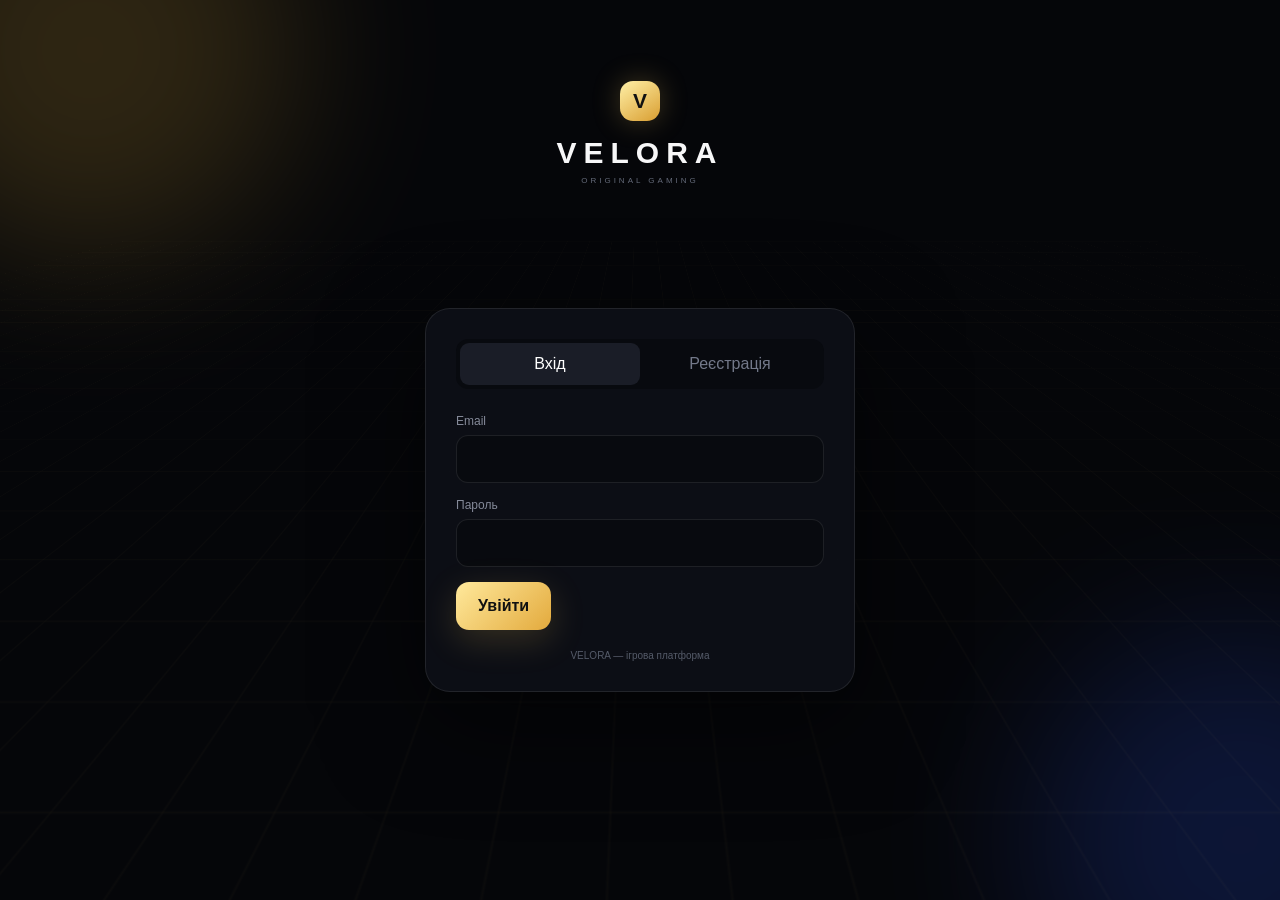
==== index.html @ 444086da "Add files via upload" ====
<!DOCTYPE html>
<html lang="uk">
<head>
<meta charset="UTF-8">
<meta name="viewport" content="width=device-width,initial-scale=1,maximum-scale=1,user-scalable=no">
<meta name="theme-color" content="#07080c">
<title>VELORA</title>
<link rel="stylesheet" href="style.css">
</head>

<body>

<div id="authScreen" class="auth-screen">
    <div class="auth-bg">
        <div class="orb orb-a"></div>
        <div class="orb orb-b"></div>
        <div class="grid-lines"></div>
    </div>

    <div class="auth-brand">
        <div class="brand-mark">V</div>
        <div class="brand-name">VELORA</div>
        <div class="brand-sub">ORIGINAL GAMING</div>
    </div>

    <div class="auth-card">
        <div class="auth-tabs">
            <button class="auth-tab active" id="loginTab">Вхід</button>
            <button class="auth-tab" id="registerTab">Реєстрація</button>
        </div>

        <form id="authForm">
            <div id="nameWrap" class="field hidden">
                <label>Ім'я або нікнейм</label>
                <input id="authName" type="text" autocomplete="name">
            </div>

            <div class="field">
                <label>Email</label>
                <input id="authEmail" type="email" autocomplete="email" required>
            </div>

            <div class="field">
                <label>Пароль</label>
                <input id="authPassword" type="password" autocomplete="current-password" required>
            </div>

            <button class="gold-button" type="submit" id="authSubmit">
                Увійти
            </button>
        </form>

        <div class="auth-note">
            VELORA — ігрова платформа
        </div>
    </div>
</div>


<div id="app" class="app hidden">

    <header class="topbar">
        <button class="logo-button" id="homeLogo">
            <span class="logo-v">V</span>
            <span>
                <b>VELORA</b>
                <small>ORIGINAL GAMING</small>
            </span>
        </button>

        <nav class="desktop-nav">
            <button class="nav active" data-page="home">Головна</button>
            <button class="nav" data-page="games">Ігри</button>
            <button class="nav" data-page="bonuses">Бонуси</button>
            <button class="nav" data-page="support">Підтримка</button>
        </nav>

        <div class="top-right">
            <div class="balance">
                <span>БАЛАНС</span>
                <strong id="balance">10 000</strong>
            </div>
            <button class="profile-mini" id="profileOpen">
                <span id="profileLetter">V</span>
            </button>
        </div>
    </header>


    <main>

        <section id="home" class="page active">

            <div class="hero">
                <div class="hero-copy">
                    <div class="eyebrow">VELORA ORIGINALS</div>
                    <h1>Ігри, які<br><span>оживають.</span></h1>
                    <p>
                        Авторські світи, персонажі та анімація,
                        створені спеціально для VELORA.
                    </p>

                    <div class="hero-actions">
                        <button class="gold-button" data-page="games">
                            Відкрити ігри
                        </button>
                        <button class="dark-button" id="heroProfile">
                            Мій профіль
                        </button>
                    </div>
                </div>

                <div class="hero-stage">
                    <canvas id="heroCanvas"></canvas>
                </div>
            </div>

            <section class="section">
                <div class="section-title">
                    <div>
                        <span>VELORA ORIGINALS</span>
                        <h2>Наші світи</h2>
                    </div>
                    <button class="link-button" data-page="games">Усі ігри</button>
                </div>

                <div class="game-grid" id="homeGames"></div>
            </section>

        </section>


        <section id="games" class="page">
            <div class="page-intro">
                <span>VELORA GAMES</span>
                <h1>Обери свій світ</h1>
                <p>Вісім різних ігрових всесвітів.</p>
            </div>

            <div class="game-grid full" id="allGames"></div>
        </section>


        <section id="bonuses" class="page">
            <div class="page-intro">
                <span>VELORA REWARDS</span>
                <h1>Нагороди</h1>
                <p>Віртуальні нагороди для тестової версії платформи.</p>
            </div>

            <div class="bonus-grid">
                <article class="bonus">
                    <div class="bonus-art">
                        <div class="bonus-ring"></div>
                        <div class="bonus-core">V</div>
                    </div>
                    <div>
                        <small>WELCOME</small>
                        <h2>Стартовий пакет</h2>
                        <p>Додаткові віртуальні кредити для нового гравця.</p>
                        <button class="gold-button" id="claimBonus">Отримати</button>
                    </div>
                </article>

                <article class="bonus">
                    <div class="bonus-art blue">
                        <div class="bonus-ring"></div>
                        <div class="bonus-core">V</div>
                    </div>
                    <div>
                        <small>VELORA EVENT</small>
                        <h2>Golden Hour</h2>
                        <p>Спеціальна нагорода ігрової платформи.</p>
                        <button class="gold-button" id="claimBonus2">Отримати</button>
                    </div>
                </article>
            </div>
        </section>


        <section id="support" class="page">
            <div class="page-intro">
                <span>VELORA SUPPORT</span>
                <h1>Підтримка</h1>
                <p>Залиш повідомлення для служби підтримки.</p>
            </div>

            <div class="support-box">
                <form id="supportForm">
                    <label>Email</label>
                    <input id="supportEmail" type="email" required>

                    <label>Тема</label>
                    <input id="supportSubject" required>

                    <label>Повідомлення</label>
                    <textarea id="supportMessage" rows="6" required></textarea>

                    <button class="gold-button" type="submit">
                        Відправити
                    </button>
                </form>
            </div>
        </section>


        <section id="profile" class="page">
            <div class="page-intro">
                <span>MY VELORA</span>
                <h1>Профіль</h1>
            </div>

            <div class="profile-card">
                <div class="big-avatar" id="bigAvatar">V</div>
                <div>
                    <small>ГРАВЕЦЬ</small>
                    <h2 id="profileName">Гравець VELORA</h2>
                    <p id="profileEmail"></p>
                </div>

                <button class="dark-button" id="logout">
                    Вийти
                </button>
            </div>
        </section>

    </main>


    <nav class="mobile-nav">
        <button class="mobile active" data-page="home">Головна</button>
        <button class="mobile" data-page="games">Ігри</button>
        <button class="mobile" data-page="bonuses">Бонуси</button>
        <button class="mobile" data-page="profile">Профіль</button>
    </nav>

</div>


<div id="gameOverlay" class="game-overlay hidden">

    <header class="game-top">
        <button id="gameBack" class="game-back">Назад</button>

        <div class="game-title">
            <span id="gameCategory">VELORA ORIGINAL</span>
            <strong id="gameTitle">GAME</strong>
        </div>

        <div class="game-money">
            <span>КРЕДИТИ</span>
            <b id="gameBalance">10 000</b>
        </div>
    </header>

    <div class="game-body">
        <canvas id="gameCanvas"></canvas>

        <div class="game-controls" id="gameControls"></div>
    </div>
</div>


<div id="toast"></div>

<script src="app.js"></script>
</body>
</html>
---- style.css ----
:root{
    --bg:#07080c;
    --panel:#10121a;
    --panel2:#151824;
    --line:rgba(255,255,255,.09);
    --gold:#f5c85b;
    --gold2:#ffe59a;
    --text:#f7f7f8;
    --muted:#9297a7;
    --red:#ef5b61;
    --blue:#48a9ff;
}

*{
    box-sizing:border-box;
    -webkit-tap-highlight-color:transparent;
}

html,body{
    margin:0;
    min-height:100%;
    background:var(--bg);
    color:var(--text);
    font-family:-apple-system,BlinkMacSystemFont,"Segoe UI",sans-serif;
}

body{
    overflow-x:hidden;
}

button,input,textarea{
    font:inherit;
}

button{
    border:0;
    cursor:pointer;
}

.hidden{
    display:none!important;
}

.app{
    min-height:100vh;
    background:
        radial-gradient(circle at 50% -10%,rgba(245,200,91,.10),transparent 34%),
        #07080c;
}

.topbar{
    height:76px;
    position:sticky;
    top:0;
    z-index:30;
    display:flex;
    align-items:center;
    justify-content:space-between;
    padding:0 4%;
    border-bottom:1px solid var(--line);
    background:rgba(7,8,12,.88);
    backdrop-filter:blur(18px);
}

.logo-button{
    background:none;
    color:white;
    display:flex;
    align-items:center;
    gap:10px;
}

.logo-v,
.brand-mark{
    width:40px;
    height:40px;
    display:grid;
    place-items:center;
    border-radius:13px;
    color:#111;
    font-size:21px;
    font-weight:900;
    background:linear-gradient(145deg,#fff0a7,#d99e31);
    box-shadow:0 0 28px rgba(245,200,91,.25);
}

.logo-button b{
    display:block;
    letter-spacing:3px;
}

.logo-button small{
    display:block;
    color:#777d8e;
    font-size:7px;
    letter-spacing:2px;
    margin-top:2px;
}

.desktop-nav{
    display:flex;
    gap:8px;
}

.nav{
    background:transparent;
    color:#858a99;
    padding:11px 16px;
    border-radius:10px;
}

.nav.active,
.nav:hover{
    color:white;
    background:rgba(255,255,255,.06);
}

.top-right{
    display:flex;
    align-items:center;
    gap:12px;
}

.balance{
    text-align:right;
}

.balance span,
.game-money span{
    display:block;
    color:#777d8c;
    font-size:8px;
    letter-spacing:1.8px;
}

.balance strong,
.game-money b{
    font-size:15px;
    color:var(--gold2);
}

.profile-mini{
    width:40px;
    height:40px;
    border-radius:50%;
    background:#171a23;
    border:1px solid var(--line);
    color:var(--gold2);
    font-weight:800;
}

.page{
    display:none;
    min-height:calc(100vh - 76px);
    padding-bottom:100px;
}

.page.active{
    display:block;
}

.hero{
    min-height:570px;
    display:grid;
    grid-template-columns:1fr 1fr;
    align-items:center;
    padding:70px 6%;
    gap:20px;
    overflow:hidden;
}

.hero-copy{
    max-width:650px;
    position:relative;
    z-index:2;
}

.eyebrow,
.page-intro>span,
.section-kicker{
    color:var(--gold);
    font-size:10px;
    letter-spacing:3px;
    font-weight:800;
}

.hero h1{
    margin:17px 0;
    font-size:clamp(50px,7vw,92px);
    line-height:.92;
    letter-spacing:-5px;
}

.hero h1 span{
    color:var(--gold);
}

.hero p{
    max-width:540px;
    color:#a0a5b3;
    font-size:17px;
    line-height:1.7;
}

.hero-actions{
    display:flex;
    gap:12px;
    margin-top:30px;
}

.gold-button,
.dark-button{
    min-height:48px;
    padding:0 22px;
    border-radius:13px;
    font-weight:800;
}

.gold-button{
    color:#111;
    background:linear-gradient(135deg,#ffe99c,#e3aa3d);
    box-shadow:0 10px 35px rgba(245,200,91,.18);
}

.dark-button{
    color:white;
    background:#161923;
    border:1px solid var(--line);
}

.hero-stage{
    height:470px;
    position:relative;
}

#heroCanvas{
    width:100%;
    height:100%;
}

.section{
    padding:40px 6%;
}

.section-title{
    display:flex;
    align-items:end;
    justify-content:space-between;
    margin-bottom:25px;
}

.section-title h2{
    margin:8px 0 0;
    font-size:34px;
}

.link-button{
    color:var(--gold);
    background:none;
}

.game-grid{
    display:grid;
    grid-template-columns:repeat(4,1fr);
    gap:18px;
}

.game-grid.full{
    padding:0 6% 60px;
}

.game-card{
    min-height:310px;
    overflow:hidden;
    border:1px solid var(--line);
    border-radius:24px;
    background:#10121a;
    transition:.3s;
}

.game-card:hover{
    transform:translateY(-5px);
    border-color:rgba(245,200,91,.35);
}

.game-art{
    height:220px;
    position:relative;
    overflow:hidden;
}

.game-art canvas{
    width:100%;
    height:100%;
    display:block;
}

.game-info{
    padding:17px;
    display:flex;
    justify-content:space-between;
    align-items:center;
}

.game-info h3{
    margin:0 0 5px;
}

.game-info p{
    margin:0;
    color:#777d8e;
    font-size:12px;
}

.play{
    width:42px;
    height:42px;
    border-radius:50%;
    color:#111;
    background:var(--gold);
    font-weight:900;
}

.page-intro{
    padding:80px 6% 45px;
}

.page-intro h1{
    margin:10px 0;
    font-size:56px;
    letter-spacing:-3px;
}

.page-intro p{
    color:#8e93a3;
}

.bonus-grid{
    padding:0 6%;
    display:grid;
    grid-template-columns:1fr 1fr;
    gap:20px;
}

.bonus{
    min-height:300px;
    padding:30px;
    border:1px solid var(--line);
    border-radius:26px;
    background:linear-gradient(145deg,#151720,#0c0e14);
    display:flex;
    align-items:center;
    gap:25px;
}

.bonus-art{
    min-width:150px;
    height:150px;
    border-radius:50%;
    position:relative;
    display:grid;
    place-items:center;
    background:radial-gradient(circle,#f5c85b,#6b4814 45%,#151515 70%);
}

.bonus-art.blue{
    background:radial-gradient(circle,#65bcff,#164c73 45%,#11151d 70%);
}

.bonus-ring{
    position:absolute;
    inset:8px;
    border:1px solid rgba(255,255,255,.4);
    border-radius:50%;
    animation:spin 8s linear infinite;
}

.bonus-core{
    width:70px;
    height:70px;
    border-radius:50%;
    display:grid;
    place-items:center;
    background:#111;
    color:var(--gold);
    font-size:30px;
    font-weight:900;
}

@keyframes spin{
    to{transform:rotate(360deg)}
}

.bonus small,
.profile-card small{
    color:var(--gold);
    letter-spacing:2px;
}

.bonus h2{
    margin:10px 0;
}

.bonus p{
    color:#8e93a3;
    line-height:1.6;
}

.support-box{
    margin:0 6%;
    max-width:700px;
    padding:30px;
    border-radius:25px;
    background:#10121a;
    border:1px solid var(--line);
}

.support-box label{
    display:block;
    margin:15px 0 7px;
    color:#8e93a3;
    font-size:12px;
}

.support-box input,
.support-box textarea,
.field input{
    width:100%;
    border:1px solid var(--line);
    background:#080a0f;
    color:white;
    border-radius:12px;
    padding:14px;
    outline:none;
}

.support-box input:focus,
.support-box textarea:focus,
.field input:focus{
    border-color:rgba(245,200,91,.6);
}

.profile-card{
    margin:0 6%;
    max-width:850px;
    padding:30px;
    display:flex;
    align-items:center;
    gap:20px;
    border-radius:25px;
    border:1px solid var(--line);
    background:#10121a;
}

.profile-card .dark-button{
    margin-left:auto;
}

.big-avatar{
    width:80px;
    height:80px;
    display:grid;
    place-items:center;
    border-radius:24px;
    background:linear-gradient(145deg,#ffe99c,#d99e31);
    color:#111;
    font-size:32px;
    font-weight:900;
}

.profile-card h2{
    margin:6px 0;
}

.profile-card p{
    color:#818696;
}


/* AUTH */

.auth-screen{
    position:fixed;
    inset:0;
    z-index:100;
    display:grid;
    place-items:center;
    background:#050609;
    overflow:hidden;
}

.auth-bg{
    position:absolute;
    inset:0;
}

.grid-lines{
    position:absolute;
    inset:-50%;
    opacity:.18;
    background:
        linear-gradient(rgba(245,200,91,.12) 1px,transparent 1px),
        linear-gradient(90deg,rgba(245,200,91,.12) 1px,transparent 1px);
    background-size:55px 55px;
    transform:perspective(500px) rotateX(55deg);
}

.orb{
    position:absolute;
    width:420px;
    height:420px;
    border-radius:50%;
    filter:blur(80px);
    opacity:.18;
}

.orb-a{
    background:#e7b43f;
    top:-160px;
    left:-120px;
}

.orb-b{
    background:#315cff;
    right:-170px;
    bottom:-150px;
}

.auth-brand{
    position:absolute;
    top:9%;
    text-align:center;
}

.auth-brand .brand-mark{
    margin:auto;
}

.brand-name{
    margin-top:15px;
    font-weight:900;
    font-size:30px;
    letter-spacing:7px;
}

.brand-sub{
    color:#646a79;
    font-size:8px;
    letter-spacing:3px;
    margin-top:6px;
}

.auth-card{
    position:relative;
    width:min(430px,90%);
    margin-top:100px;
    padding:30px;
    border-radius:25px;
    background:rgba(14,16,23,.92);
    border:1px solid var(--line);
    box-shadow:0 30px 100px rgba(0,0,0,.55);
}

.auth-tabs{
    display:grid;
    grid-template-columns:1fr 1fr;
    margin-bottom:25px;
    padding:4px;
    border-radius:12px;
    background:#080a0f;
}

.auth-tab{
    padding:12px;
    color:#73798a;
    background:none;
    border-radius:9px;
}

.auth-tab.active{
    color:white;
    background:#1a1d27;
}

.field{
    margin-bottom:15px;
}

.field label{
    display:block;
    color:#858a99;
    font-size:12px;
    margin-bottom:7px;
}

.auth-note{
    text-align:center;
    color:#555b69;
    font-size:10px;
    margin-top:20px;
}


/* GAME */

.game-overlay{
    position:fixed;
    inset:0;
    z-index:80;
    background:#050609;
    display:flex;
    flex-direction:column;
}

.game-top{
    min-height:70px;
    display:grid;
    grid-template-columns:1fr auto 1fr;
    align-items:center;
    padding:10px 20px;
    border-bottom:1px solid var(--line);
    background:#090a0f;
}

.game-back{
    justify-self:start;
    padding:11px 16px;
    border-radius:10px;
    color:white;
    background:#171a22;
}

.game-title{
    text-align:center;
}

.game-title span{
    display:block;
    color:var(--gold);
    font-size:8px;
    letter-spacing:2px;
}

.game-title strong{
    display:block;
    margin-top:3px;
}

.game-money{
    justify-self:end;
    text-align:right;
}

.game-body{
    flex:1;
    position:relative;
    display:flex;
    justify-content:center;
    align-items:center;
    overflow:hidden;
}

#gameCanvas{
    width:100%;
    height:100%;
    display:block;
}

.game-controls{
    position:absolute;
    left:50%;
    bottom:18px;
    transform:translateX(-50%);
    display:flex;
    gap:10px;
    justify-content:center;
    flex-wrap:wrap;
    width:95%;
}

.game-controls button{
    min-width:120px;
    min-height:48px;
    border-radius:13px;
    color:#111;
    background:linear-gradient(135deg,#ffe99c,#dca43a);
    font-weight:900;
}

.game-controls button.secondary{
    color:white;
    background:#171a22;
    border:1px solid var(--line);
}


/* TOAST */

#toast{
    position:fixed;
    left:50%;
    bottom:25px;
    transform:translate(-50%,30px);
    opacity:0;
    pointer-events:none;
    z-index:200;
    padding:13px 20px;
    border-radius:13px;
    background:#171a22;
    border:1px solid var(--line);
    color:white;
    transition:.25s;
}

#toast.show{
    opacity:1;
    transform:translate(-50%,0);
}


/* MOBILE */

.mobile-nav{
    display:none;
}

@media(max-width:900px){

    .desktop-nav{
        display:none;
    }

    .topbar{
        padding:0 15px;
    }

    .hero{
        grid-template-columns:1fr;
        padding:50px 20px 20px;
    }

    .hero h1{
        font-size:58px;
    }

    .hero-stage{
        height:330px;
    }

    .section{
        padding:30px 20px;
    }

    .game-grid,
    .game-grid.full{
        grid-template-columns:1fr 1fr;
        padding-left:20px;
        padding-right:20px;
    }

    .game-card{
        min-height:250px;
    }

    .game-art{
        height:170px;
    }

    .bonus-grid{
        grid-template-columns:1fr;
        padding:0 20px;
    }

    .bonus{
        padding:20px;
    }

    .page-intro{
        padding:55px 20px 30px;
    }

    .support-box,
    .profile-card{
        margin:0 20px;
    }

    .mobile-nav{
        position:fixed;
        display:grid;
        grid-template-columns:repeat(4,1fr);
        bottom:0;
        left:0;
        right:0;
        z-index:40;
        padding:8px 6px calc(8px + env(safe-area-inset-bottom));
        background:rgba(9,10,15,.94);
        backdrop-filter:blur(18px);
        border-top:1px solid var(--line);
    }

    .mobile{
        background:none;
        color:#707687;
        padding:10px 2px;
        font-size:10px;
    }

    .mobile.active{
        color:var(--gold);
    }

    .game-top{
        grid-template-columns:auto 1fr auto;
    }

    .game-title{
        margin:0 10px;
    }

    .game-money{
        font-size:11px;
    }

    .game-controls{
        bottom:15px;
    }

    .game-controls button{
        min-width:105px;
    }
}

@media(max-width:520px){

    .logo-button b{
        font-size:13px;
    }

    .balance{
        display:none;
    }

    .hero h1{
        font-size:49px;
        letter-spacing:-3px;
    }

    .hero p{
        font-size:14px;
    }

    .hero-actions{
        flex-direction:column;
    }

    .game-grid,
    .game-grid.full{
        grid-template-columns:1fr;
    }

    .game-art{
        height:220px;
    }

    .bonus{
        flex-direction:column;
        align-items:flex-start;
    }

    .profile-card{
        flex-wrap:wrap;
    }

    .profile-card .dark-button{
        margin-left:0;
        width:100%;
    }
}
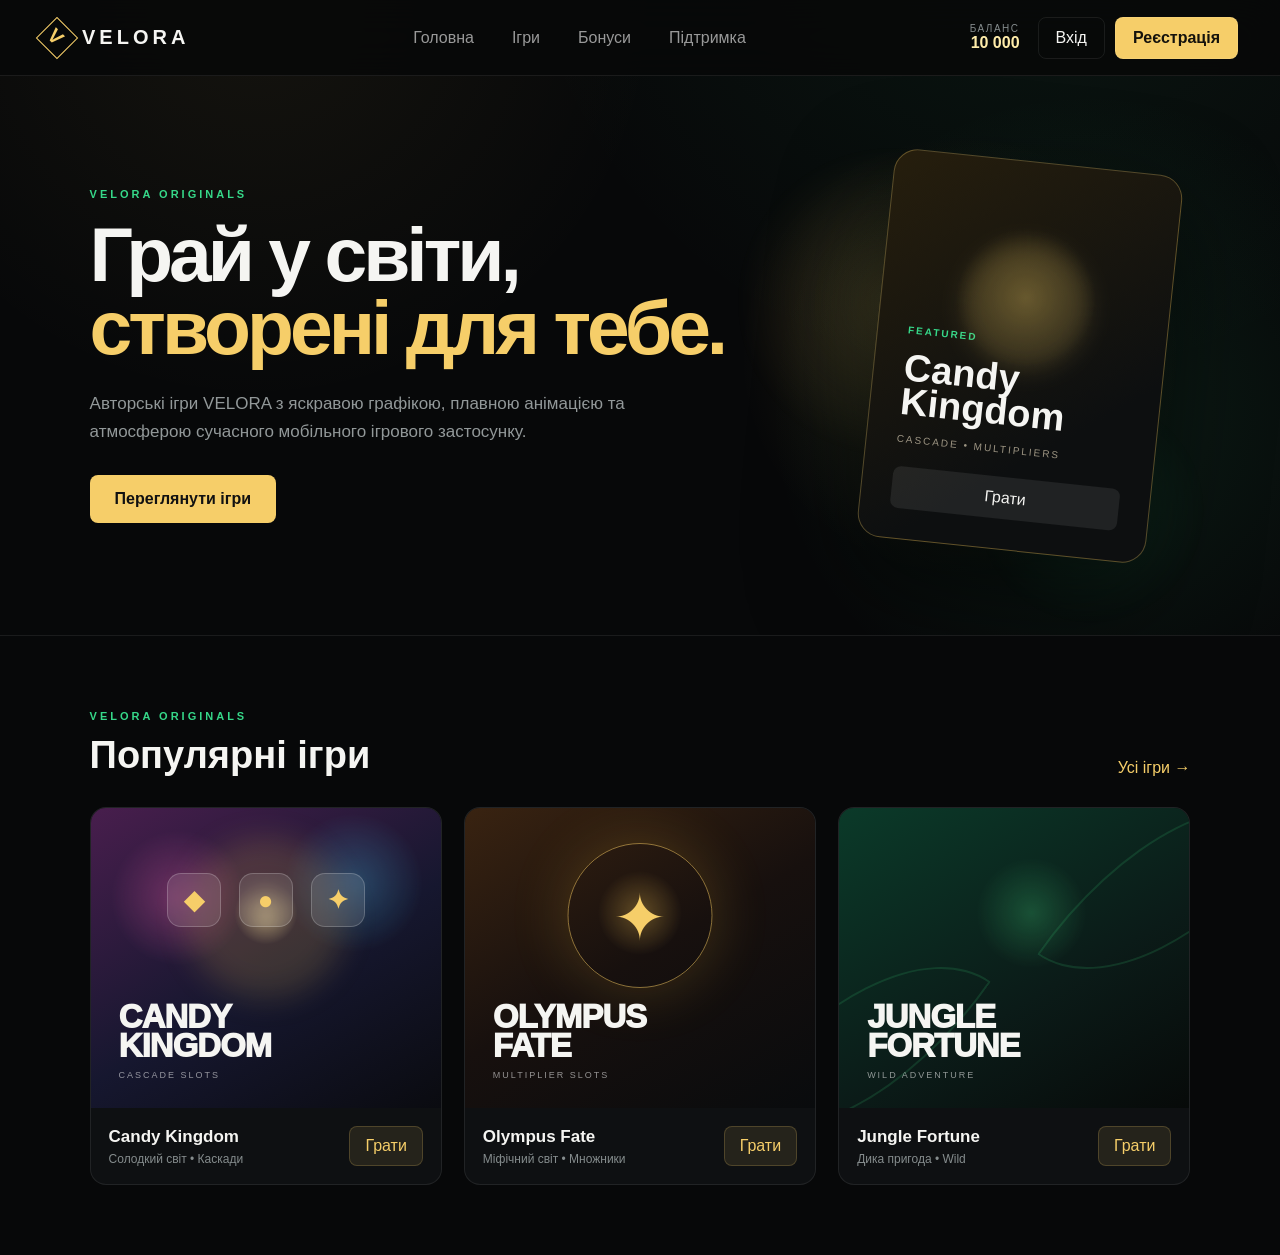
==== commit 7a4a19ee: "Add files via upload" ====
--- a/index.html
+++ b/index.html
@@ -1,268 +1,379 @@
 <!DOCTYPE html>
 <html lang="uk">
 <head>
-<meta charset="UTF-8">
-<meta name="viewport" content="width=device-width,initial-scale=1,maximum-scale=1,user-scalable=no">
-<meta name="theme-color" content="#07080c">
-<title>VELORA</title>
-<link rel="stylesheet" href="style.css">
+  <meta charset="UTF-8">
+  <meta name="viewport" content="width=device-width, initial-scale=1.0, maximum-scale=1.0, user-scalable=no">
+  <meta name="theme-color" content="#08090b">
+  <title>VELORA — Casino</title>
+  <link rel="stylesheet" href="style.css">
 </head>
 
 <body>
 
-<div id="authScreen" class="auth-screen">
-    <div class="auth-bg">
-        <div class="orb orb-a"></div>
-        <div class="orb orb-b"></div>
-        <div class="grid-lines"></div>
-    </div>
-
-    <div class="auth-brand">
-        <div class="brand-mark">V</div>
-        <div class="brand-name">VELORA</div>
-        <div class="brand-sub">ORIGINAL GAMING</div>
-    </div>
-
-    <div class="auth-card">
-        <div class="auth-tabs">
-            <button class="auth-tab active" id="loginTab">Вхід</button>
-            <button class="auth-tab" id="registerTab">Реєстрація</button>
-        </div>
-
-        <form id="authForm">
-            <div id="nameWrap" class="field hidden">
-                <label>Ім'я або нікнейм</label>
-                <input id="authName" type="text" autocomplete="name">
-            </div>
-
-            <div class="field">
-                <label>Email</label>
-                <input id="authEmail" type="email" autocomplete="email" required>
-            </div>
-
-            <div class="field">
-                <label>Пароль</label>
-                <input id="authPassword" type="password" autocomplete="current-password" required>
-            </div>
-
-            <button class="gold-button" type="submit" id="authSubmit">
-                Увійти
-            </button>
-        </form>
-
-        <div class="auth-note">
-            VELORA — ігрова платформа
-        </div>
-    </div>
+<div class="app">
+
+  <header class="topbar">
+    <div class="brand">
+      <span class="brand-mark">V</span>
+      <span>VELORA</span>
+    </div>
+
+    <nav>
+      <button data-section="home">Головна</button>
+      <button data-section="games">Ігри</button>
+      <button data-section="bonuses">Бонуси</button>
+      <button data-section="support">Підтримка</button>
+    </nav>
+
+    <div class="account">
+      <div class="balance">
+        <small>Баланс</small>
+        <strong id="balance">10 000</strong>
+      </div>
+
+      <button class="login-btn" id="loginBtn">Вхід</button>
+      <button class="register-btn" id="registerBtn">Реєстрація</button>
+    </div>
+  </header>
+
+
+  <main>
+
+    <!-- HOME -->
+    <section id="home" class="section active">
+
+      <div class="hero">
+        <div class="hero-content">
+          <div class="eyebrow">VELORA ORIGINALS</div>
+
+          <h1>Грай у світи,<br><span>створені для тебе.</span></h1>
+
+          <p>
+            Авторські ігри VELORA з яскравою графікою,
+            плавною анімацією та атмосферою сучасного
+            мобільного ігрового застосунку.
+          </p>
+
+          <button class="primary-btn" id="heroGames">
+            Переглянути ігри
+          </button>
+        </div>
+
+        <div class="hero-orb orb-one"></div>
+        <div class="hero-orb orb-two"></div>
+
+        <div class="hero-card">
+          <div class="mini-label">FEATURED</div>
+          <div class="hero-game-title">Candy<br>Kingdom</div>
+          <div class="hero-game-sub">CASCADE • MULTIPLIERS</div>
+          <button id="heroPlay">Грати</button>
+        </div>
+      </div>
+
+      <div class="section-title">
+        <div>
+          <span>VELORA ORIGINALS</span>
+          <h2>Популярні ігри</h2>
+        </div>
+        <button class="link-btn" data-section="games">Усі ігри →</button>
+      </div>
+
+      <div class="game-grid">
+
+        <article class="game-card candy-card" data-game="candy">
+          <div class="game-art">
+            <div class="art-glow"></div>
+            <div class="art-symbols">
+              <b>◆</b><b>●</b><b>✦</b>
+            </div>
+            <div class="game-art-title">CANDY<br>KINGDOM</div>
+            <div class="game-art-sub">CASCADE SLOTS</div>
+          </div>
+
+          <div class="game-info">
+            <div>
+              <h3>Candy Kingdom</h3>
+              <p>Солодкий світ • Каскади</p>
+            </div>
+            <button class="play-card">Грати</button>
+          </div>
+        </article>
+
+
+        <article class="game-card myth-card" data-game="myth">
+          <div class="game-art">
+            <div class="myth-sun"></div>
+            <div class="myth-symbol">✦</div>
+            <div class="game-art-title">OLYMPUS<br>FATE</div>
+            <div class="game-art-sub">MULTIPLIER SLOTS</div>
+          </div>
+
+          <div class="game-info">
+            <div>
+              <h3>Olympus Fate</h3>
+              <p>Міфічний світ • Множники</p>
+            </div>
+            <button class="play-card">Грати</button>
+          </div>
+        </article>
+
+
+        <article class="game-card jungle-card" data-game="jungle">
+          <div class="game-art">
+            <div class="jungle-leaf leaf-one"></div>
+            <div class="jungle-leaf leaf-two"></div>
+            <div class="jungle-title">JUNGLE<br>FORTUNE</div>
+            <div class="game-art-sub">WILD ADVENTURE</div>
+          </div>
+
+          <div class="game-info">
+            <div>
+              <h3>Jungle Fortune</h3>
+              <p>Дика пригода • Wild</p>
+            </div>
+            <button class="play-card">Грати</button>
+          </div>
+        </article>
+
+      </div>
+    </section>
+
+
+    <!-- GAMES -->
+    <section id="games" class="section">
+
+      <div class="page-heading">
+        <span>VELORA GAMES</span>
+        <h1>Ігри</h1>
+        <p>Оберіть світ та запустіть гру.</p>
+      </div>
+
+      <div class="game-grid large-grid">
+
+        <article class="game-card candy-card" data-game="candy">
+          <div class="game-art">
+            <div class="art-glow"></div>
+            <div class="art-symbols">
+              <b>◆</b><b>●</b><b>✦</b>
+            </div>
+            <div class="game-art-title">CANDY<br>KINGDOM</div>
+            <div class="game-art-sub">CASCADE SLOTS</div>
+          </div>
+          <div class="game-info">
+            <div>
+              <h3>Candy Kingdom</h3>
+              <p>6×5 • Cascades</p>
+            </div>
+            <button class="play-card">Грати</button>
+          </div>
+        </article>
+
+
+        <article class="game-card myth-card" data-game="myth">
+          <div class="game-art">
+            <div class="myth-sun"></div>
+            <div class="myth-symbol">✦</div>
+            <div class="game-art-title">OLYMPUS<br>FATE</div>
+            <div class="game-art-sub">MULTIPLIERS</div>
+          </div>
+          <div class="game-info">
+            <div>
+              <h3>Olympus Fate</h3>
+              <p>6×5 • Multipliers</p>
+            </div>
+            <button class="play-card">Грати</button>
+          </div>
+        </article>
+
+
+        <article class="game-card jungle-card" data-game="jungle">
+          <div class="game-art">
+            <div class="jungle-leaf leaf-one"></div>
+            <div class="jungle-leaf leaf-two"></div>
+            <div class="jungle-title">JUNGLE<br>FORTUNE</div>
+            <div class="game-art-sub">WILD ADVENTURE</div>
+          </div>
+          <div class="game-info">
+            <div>
+              <h3>Jungle Fortune</h3>
+              <p>5×3 • Wilds</p>
+            </div>
+            <button class="play-card">Грати</button>
+          </div>
+        </article>
+
+      </div>
+    </section>
+
+
+    <!-- BONUSES -->
+    <section id="bonuses" class="section simple-section">
+      <div class="page-heading">
+        <span>VELORA REWARDS</span>
+        <h1>Бонуси</h1>
+        <p>Розділ підготовлений для майбутньої бонусної системи.</p>
+      </div>
+
+      <div class="bonus-panel">
+        <div>
+          <span>WELCOME</span>
+          <h2>VELORA START</h2>
+          <p>Демо-бонус для тестування інтерфейсу.</p>
+        </div>
+        <div class="bonus-value">+1 000</div>
+      </div>
+    </section>
+
+
+    <!-- SUPPORT -->
+    <section id="support" class="section simple-section">
+      <div class="page-heading">
+        <span>VELORA CARE</span>
+        <h1>Підтримка</h1>
+        <p>Залиште повідомлення, якщо потрібна допомога.</p>
+      </div>
+
+      <div class="support-box">
+        <input type="text" placeholder="Ваше ім'я">
+        <input type="email" placeholder="Email">
+        <textarea placeholder="Ваше повідомлення"></textarea>
+        <button class="primary-btn" id="supportSend">Надіслати</button>
+      </div>
+    </section>
+
+  </main>
+
+
+  <!-- GAME OVERLAY -->
+
+  <div id="gameOverlay" class="game-overlay">
+
+    <div class="game-top">
+
+      <button class="close-game" id="closeGame">×</button>
+
+      <div class="game-brand">
+        <span>VELORA</span>
+        <small id="gameName">ORIGINAL</small>
+      </div>
+
+      <div class="game-wallet">
+        <small>Баланс</small>
+        <strong id="gameBalance">10 000</strong>
+      </div>
+
+    </div>
+
+
+    <div class="slot-stage">
+
+      <div class="slot-background"></div>
+
+      <div class="slot-header">
+        <div>
+          <span id="slotCategory">VELORA ORIGINAL</span>
+          <h2 id="slotTitle">CANDY KINGDOM</h2>
+        </div>
+
+        <button class="info-button" id="infoButton">i</button>
+      </div>
+
+
+      <div class="win-display">
+        <small>ВИГРАШ</small>
+        <strong id="winAmount">0</strong>
+      </div>
+
+
+      <div class="reels-frame" id="reelsFrame">
+        <div class="reels" id="reels"></div>
+        <div class="reel-shine"></div>
+      </div>
+
+
+      <div class="status-text" id="statusText">
+        Зробіть обертання
+      </div>
+
+
+      <div class="controls">
+
+        <div class="bet-control">
+          <button id="betMinus">−</button>
+          <div>
+            <small>СТАВКА</small>
+            <strong id="betValue">20</strong>
+          </div>
+          <button id="betPlus">+</button>
+        </div>
+
+
+        <button class="spin-button" id="spinButton">
+          <span>SPIN</span>
+        </button>
+
+
+        <div class="side-controls">
+          <button id="autoButton">AUTO</button>
+          <button id="turboButton">TURBO</button>
+        </div>
+
+      </div>
+
+
+      <div class="game-footer">
+        <button id="paytableButton">ТАБЛИЦЯ ВИПЛАТ</button>
+        <span>Демо-гра • Віртуальні кредити</span>
+      </div>
+
+    </div>
+
+  </div>
+
+
+  <!-- PAYTABLE -->
+
+  <div id="paytable" class="modal">
+    <div class="modal-content">
+      <button class="modal-close" id="closePaytable">×</button>
+
+      <span>GAME INFORMATION</span>
+      <h2>Таблиця виплат</h2>
+
+      <div id="paytableContent"></div>
+
+      <p class="modal-note">
+        Це демонстраційна гра з віртуальним балансом.
+      </p>
+    </div>
+  </div>
+
+
+  <!-- LOGIN -->
+
+  <div id="authModal" class="modal">
+    <div class="modal-content auth-content">
+      <button class="modal-close" id="closeAuth">×</button>
+
+      <span>VELORA ACCOUNT</span>
+      <h2 id="authTitle">Вхід</h2>
+
+      <input id="authEmail" type="email" placeholder="Email">
+      <input id="authPassword" type="password" placeholder="Пароль">
+
+      <button class="primary-btn" id="authSubmit">
+        Продовжити
+      </button>
+
+      <button class="switch-auth" id="switchAuth">
+        Створити акаунт
+      </button>
+    </div>
+  </div>
+
+
 </div>
 
-
-<div id="app" class="app hidden">
-
-    <header class="topbar">
-        <button class="logo-button" id="homeLogo">
-            <span class="logo-v">V</span>
-            <span>
-                <b>VELORA</b>
-                <small>ORIGINAL GAMING</small>
-            </span>
-        </button>
-
-        <nav class="desktop-nav">
-            <button class="nav active" data-page="home">Головна</button>
-            <button class="nav" data-page="games">Ігри</button>
-            <button class="nav" data-page="bonuses">Бонуси</button>
-            <button class="nav" data-page="support">Підтримка</button>
-        </nav>
-
-        <div class="top-right">
-            <div class="balance">
-                <span>БАЛАНС</span>
-                <strong id="balance">10 000</strong>
-            </div>
-            <button class="profile-mini" id="profileOpen">
-                <span id="profileLetter">V</span>
-            </button>
-        </div>
-    </header>
-
-
-    <main>
-
-        <section id="home" class="page active">
-
-            <div class="hero">
-                <div class="hero-copy">
-                    <div class="eyebrow">VELORA ORIGINALS</div>
-                    <h1>Ігри, які<br><span>оживають.</span></h1>
-                    <p>
-                        Авторські світи, персонажі та анімація,
-                        створені спеціально для VELORA.
-                    </p>
-
-                    <div class="hero-actions">
-                        <button class="gold-button" data-page="games">
-                            Відкрити ігри
-                        </button>
-                        <button class="dark-button" id="heroProfile">
-                            Мій профіль
-                        </button>
-                    </div>
-                </div>
-
-                <div class="hero-stage">
-                    <canvas id="heroCanvas"></canvas>
-                </div>
-            </div>
-
-            <section class="section">
-                <div class="section-title">
-                    <div>
-                        <span>VELORA ORIGINALS</span>
-                        <h2>Наші світи</h2>
-                    </div>
-                    <button class="link-button" data-page="games">Усі ігри</button>
-                </div>
-
-                <div class="game-grid" id="homeGames"></div>
-            </section>
-
-        </section>
-
-
-        <section id="games" class="page">
-            <div class="page-intro">
-                <span>VELORA GAMES</span>
-                <h1>Обери свій світ</h1>
-                <p>Вісім різних ігрових всесвітів.</p>
-            </div>
-
-            <div class="game-grid full" id="allGames"></div>
-        </section>
-
-
-        <section id="bonuses" class="page">
-            <div class="page-intro">
-                <span>VELORA REWARDS</span>
-                <h1>Нагороди</h1>
-                <p>Віртуальні нагороди для тестової версії платформи.</p>
-            </div>
-
-            <div class="bonus-grid">
-                <article class="bonus">
-                    <div class="bonus-art">
-                        <div class="bonus-ring"></div>
-                        <div class="bonus-core">V</div>
-                    </div>
-                    <div>
-                        <small>WELCOME</small>
-                        <h2>Стартовий пакет</h2>
-                        <p>Додаткові віртуальні кредити для нового гравця.</p>
-                        <button class="gold-button" id="claimBonus">Отримати</button>
-                    </div>
-                </article>
-
-                <article class="bonus">
-                    <div class="bonus-art blue">
-                        <div class="bonus-ring"></div>
-                        <div class="bonus-core">V</div>
-                    </div>
-                    <div>
-                        <small>VELORA EVENT</small>
-                        <h2>Golden Hour</h2>
-                        <p>Спеціальна нагорода ігрової платформи.</p>
-                        <button class="gold-button" id="claimBonus2">Отримати</button>
-                    </div>
-                </article>
-            </div>
-        </section>
-
-
-        <section id="support" class="page">
-            <div class="page-intro">
-                <span>VELORA SUPPORT</span>
-                <h1>Підтримка</h1>
-                <p>Залиш повідомлення для служби підтримки.</p>
-            </div>
-
-            <div class="support-box">
-                <form id="supportForm">
-                    <label>Email</label>
-                    <input id="supportEmail" type="email" required>
-
-                    <label>Тема</label>
-                    <input id="supportSubject" required>
-
-                    <label>Повідомлення</label>
-                    <textarea id="supportMessage" rows="6" required></textarea>
-
-                    <button class="gold-button" type="submit">
-                        Відправити
-                    </button>
-                </form>
-            </div>
-        </section>
-
-
-        <section id="profile" class="page">
-            <div class="page-intro">
-                <span>MY VELORA</span>
-                <h1>Профіль</h1>
-            </div>
-
-            <div class="profile-card">
-                <div class="big-avatar" id="bigAvatar">V</div>
-                <div>
-                    <small>ГРАВЕЦЬ</small>
-                    <h2 id="profileName">Гравець VELORA</h2>
-                    <p id="profileEmail"></p>
-                </div>
-
-                <button class="dark-button" id="logout">
-                    Вийти
-                </button>
-            </div>
-        </section>
-
-    </main>
-
-
-    <nav class="mobile-nav">
-        <button class="mobile active" data-page="home">Головна</button>
-        <button class="mobile" data-page="games">Ігри</button>
-        <button class="mobile" data-page="bonuses">Бонуси</button>
-        <button class="mobile" data-page="profile">Профіль</button>
-    </nav>
-
-</div>
-
-
-<div id="gameOverlay" class="game-overlay hidden">
-
-    <header class="game-top">
-        <button id="gameBack" class="game-back">Назад</button>
-
-        <div class="game-title">
-            <span id="gameCategory">VELORA ORIGINAL</span>
-            <strong id="gameTitle">GAME</strong>
-        </div>
-
-        <div class="game-money">
-            <span>КРЕДИТИ</span>
-            <b id="gameBalance">10 000</b>
-        </div>
-    </header>
-
-    <div class="game-body">
-        <canvas id="gameCanvas"></canvas>
-
-        <div class="game-controls" id="gameControls"></div>
-    </div>
-</div>
-
-
-<div id="toast"></div>
-
-<script src="app.js"></script>
+<script src="script.js"></script>
 </body>
 </html>
--- a/style.css
+++ b/style.css
@@ -1,878 +1,1245 @@
-:root{
-    --bg:#07080c;
-    --panel:#10121a;
-    --panel2:#151824;
-    --line:rgba(255,255,255,.09);
-    --gold:#f5c85b;
-    --gold2:#ffe59a;
-    --text:#f7f7f8;
-    --muted:#9297a7;
-    --red:#ef5b61;
-    --blue:#48a9ff;
-}
-
-*{
-    box-sizing:border-box;
-    -webkit-tap-highlight-color:transparent;
-}
-
-html,body{
-    margin:0;
-    min-height:100%;
-    background:var(--bg);
-    color:var(--text);
-    font-family:-apple-system,BlinkMacSystemFont,"Segoe UI",sans-serif;
-}
-
-body{
-    overflow-x:hidden;
-}
-
-button,input,textarea{
-    font:inherit;
-}
-
-button{
-    border:0;
-    cursor:pointer;
-}
-
-.hidden{
-    display:none!important;
-}
-
-.app{
-    min-height:100vh;
-    background:
-        radial-gradient(circle at 50% -10%,rgba(245,200,91,.10),transparent 34%),
-        #07080c;
-}
-
-.topbar{
-    height:76px;
-    position:sticky;
-    top:0;
-    z-index:30;
-    display:flex;
-    align-items:center;
-    justify-content:space-between;
-    padding:0 4%;
-    border-bottom:1px solid var(--line);
-    background:rgba(7,8,12,.88);
-    backdrop-filter:blur(18px);
-}
-
-.logo-button{
-    background:none;
-    color:white;
-    display:flex;
-    align-items:center;
-    gap:10px;
-}
-
-.logo-v,
-.brand-mark{
-    width:40px;
-    height:40px;
-    display:grid;
-    place-items:center;
-    border-radius:13px;
-    color:#111;
-    font-size:21px;
-    font-weight:900;
-    background:linear-gradient(145deg,#fff0a7,#d99e31);
-    box-shadow:0 0 28px rgba(245,200,91,.25);
-}
-
-.logo-button b{
-    display:block;
-    letter-spacing:3px;
-}
-
-.logo-button small{
-    display:block;
-    color:#777d8e;
-    font-size:7px;
-    letter-spacing:2px;
-    margin-top:2px;
-}
-
-.desktop-nav{
-    display:flex;
-    gap:8px;
-}
-
-.nav{
-    background:transparent;
-    color:#858a99;
-    padding:11px 16px;
-    border-radius:10px;
-}
-
-.nav.active,
-.nav:hover{
-    color:white;
-    background:rgba(255,255,255,.06);
-}
-
-.top-right{
-    display:flex;
-    align-items:center;
-    gap:12px;
-}
-
-.balance{
-    text-align:right;
-}
-
-.balance span,
-.game-money span{
-    display:block;
-    color:#777d8c;
-    font-size:8px;
-    letter-spacing:1.8px;
-}
-
-.balance strong,
-.game-money b{
-    font-size:15px;
-    color:var(--gold2);
-}
-
-.profile-mini{
-    width:40px;
-    height:40px;
-    border-radius:50%;
-    background:#171a23;
-    border:1px solid var(--line);
-    color:var(--gold2);
-    font-weight:800;
-}
-
-.page{
-    display:none;
-    min-height:calc(100vh - 76px);
-    padding-bottom:100px;
-}
-
-.page.active{
-    display:block;
-}
-
-.hero{
-    min-height:570px;
-    display:grid;
-    grid-template-columns:1fr 1fr;
-    align-items:center;
-    padding:70px 6%;
-    gap:20px;
-    overflow:hidden;
-}
-
-.hero-copy{
-    max-width:650px;
-    position:relative;
-    z-index:2;
+:root {
+  --bg: #070809;
+  --bg2: #0d1012;
+  --panel: #111416;
+  --panel2: #171b1e;
+  --gold: #f6ce69;
+  --gold2: #ffedaa;
+  --green: #36d889;
+  --text: #f5f5f2;
+  --muted: #858c8d;
+  --line: rgba(255,255,255,.08);
+}
+
+* {
+  box-sizing: border-box;
+  margin: 0;
+  padding: 0;
+}
+
+html,
+body {
+  width: 100%;
+  min-height: 100%;
+  background: var(--bg);
+  color: var(--text);
+  font-family: Inter, -apple-system, BlinkMacSystemFont, "Segoe UI", sans-serif;
+}
+
+body {
+  overflow-x: hidden;
+}
+
+button,
+input,
+textarea {
+  font: inherit;
+}
+
+button {
+  border: 0;
+  cursor: pointer;
+  color: inherit;
+}
+
+.app {
+  min-height: 100vh;
+  background:
+    radial-gradient(circle at 80% -10%, rgba(54,216,137,.08), transparent 30%),
+    radial-gradient(circle at 20% 0%, rgba(246,206,105,.06), transparent 25%),
+    var(--bg);
+}
+
+
+/* HEADER */
+
+.topbar {
+  height: 76px;
+  padding: 0 42px;
+  display: flex;
+  align-items: center;
+  justify-content: space-between;
+  border-bottom: 1px solid var(--line);
+  background: rgba(7,8,9,.88);
+  backdrop-filter: blur(18px);
+  position: sticky;
+  top: 0;
+  z-index: 50;
+}
+
+.brand {
+  display: flex;
+  align-items: center;
+  gap: 10px;
+  font-size: 20px;
+  font-weight: 800;
+  letter-spacing: 4px;
+}
+
+.brand-mark {
+  width: 30px;
+  height: 30px;
+  border: 1px solid var(--gold);
+  display: grid;
+  place-items: center;
+  color: var(--gold);
+  transform: rotate(45deg);
+}
+
+.brand-mark::first-letter {
+  transform: rotate(-45deg);
+}
+
+.topbar nav {
+  display: flex;
+  gap: 8px;
+}
+
+.topbar nav button {
+  background: transparent;
+  color: #999;
+  padding: 12px 15px;
+  transition: .2s;
+}
+
+.topbar nav button:hover {
+  color: white;
+}
+
+.account {
+  display: flex;
+  align-items: center;
+  gap: 10px;
+}
+
+.balance {
+  display: flex;
+  flex-direction: column;
+  align-items: flex-end;
+  margin-right: 8px;
+}
+
+.balance small,
+.game-wallet small {
+  color: var(--muted);
+  font-size: 10px;
+  text-transform: uppercase;
+  letter-spacing: 1.5px;
+}
+
+.balance strong {
+  color: var(--gold2);
+}
+
+.login-btn,
+.register-btn {
+  padding: 11px 17px;
+  border-radius: 8px;
+  background: transparent;
+  border: 1px solid var(--line);
+}
+
+.register-btn {
+  background: var(--gold);
+  color: #14120c;
+  font-weight: 800;
+}
+
+
+/* SECTIONS */
+
+.section {
+  display: none;
+  min-height: calc(100vh - 76px);
+}
+
+.section.active {
+  display: block;
+}
+
+
+/* HERO */
+
+.hero {
+  position: relative;
+  min-height: 560px;
+  padding: 90px 7%;
+  display: flex;
+  align-items: center;
+  overflow: hidden;
+  border-bottom: 1px solid var(--line);
+}
+
+.hero::before {
+  content: "";
+  position: absolute;
+  inset: 0;
+  background:
+    radial-gradient(circle at 75% 50%, rgba(246,206,105,.12), transparent 22%),
+    radial-gradient(circle at 85% 60%, rgba(54,216,137,.1), transparent 28%);
+  pointer-events: none;
+}
+
+.hero-content {
+  position: relative;
+  z-index: 5;
+  max-width: 650px;
 }
 
 .eyebrow,
-.page-intro>span,
-.section-kicker{
-    color:var(--gold);
-    font-size:10px;
-    letter-spacing:3px;
-    font-weight:800;
-}
-
-.hero h1{
-    margin:17px 0;
-    font-size:clamp(50px,7vw,92px);
-    line-height:.92;
-    letter-spacing:-5px;
-}
-
-.hero h1 span{
-    color:var(--gold);
-}
-
-.hero p{
-    max-width:540px;
-    color:#a0a5b3;
-    font-size:17px;
-    line-height:1.7;
-}
-
-.hero-actions{
-    display:flex;
-    gap:12px;
-    margin-top:30px;
-}
-
-.gold-button,
-.dark-button{
-    min-height:48px;
-    padding:0 22px;
-    border-radius:13px;
-    font-weight:800;
-}
-
-.gold-button{
-    color:#111;
-    background:linear-gradient(135deg,#ffe99c,#e3aa3d);
-    box-shadow:0 10px 35px rgba(245,200,91,.18);
-}
-
-.dark-button{
-    color:white;
-    background:#161923;
-    border:1px solid var(--line);
-}
-
-.hero-stage{
-    height:470px;
-    position:relative;
-}
-
-#heroCanvas{
-    width:100%;
-    height:100%;
-}
-
-.section{
-    padding:40px 6%;
-}
-
-.section-title{
-    display:flex;
-    align-items:end;
-    justify-content:space-between;
-    margin-bottom:25px;
-}
-
-.section-title h2{
-    margin:8px 0 0;
-    font-size:34px;
-}
-
-.link-button{
-    color:var(--gold);
-    background:none;
-}
-
-.game-grid{
-    display:grid;
-    grid-template-columns:repeat(4,1fr);
-    gap:18px;
-}
-
-.game-grid.full{
-    padding:0 6% 60px;
-}
-
-.game-card{
-    min-height:310px;
-    overflow:hidden;
-    border:1px solid var(--line);
-    border-radius:24px;
-    background:#10121a;
-    transition:.3s;
-}
-
-.game-card:hover{
-    transform:translateY(-5px);
-    border-color:rgba(245,200,91,.35);
-}
-
-.game-art{
-    height:220px;
-    position:relative;
-    overflow:hidden;
-}
-
-.game-art canvas{
-    width:100%;
-    height:100%;
-    display:block;
-}
-
-.game-info{
-    padding:17px;
-    display:flex;
-    justify-content:space-between;
-    align-items:center;
-}
-
-.game-info h3{
-    margin:0 0 5px;
-}
-
-.game-info p{
-    margin:0;
-    color:#777d8e;
-    font-size:12px;
-}
-
-.play{
-    width:42px;
-    height:42px;
-    border-radius:50%;
-    color:#111;
-    background:var(--gold);
-    font-weight:900;
-}
-
-.page-intro{
-    padding:80px 6% 45px;
-}
-
-.page-intro h1{
-    margin:10px 0;
-    font-size:56px;
-    letter-spacing:-3px;
-}
-
-.page-intro p{
-    color:#8e93a3;
-}
-
-.bonus-grid{
-    padding:0 6%;
-    display:grid;
-    grid-template-columns:1fr 1fr;
-    gap:20px;
-}
-
-.bonus{
-    min-height:300px;
-    padding:30px;
-    border:1px solid var(--line);
-    border-radius:26px;
-    background:linear-gradient(145deg,#151720,#0c0e14);
-    display:flex;
-    align-items:center;
-    gap:25px;
-}
-
-.bonus-art{
-    min-width:150px;
-    height:150px;
-    border-radius:50%;
-    position:relative;
-    display:grid;
-    place-items:center;
-    background:radial-gradient(circle,#f5c85b,#6b4814 45%,#151515 70%);
-}
-
-.bonus-art.blue{
-    background:radial-gradient(circle,#65bcff,#164c73 45%,#11151d 70%);
-}
-
-.bonus-ring{
-    position:absolute;
-    inset:8px;
-    border:1px solid rgba(255,255,255,.4);
-    border-radius:50%;
-    animation:spin 8s linear infinite;
-}
-
-.bonus-core{
-    width:70px;
-    height:70px;
-    border-radius:50%;
-    display:grid;
-    place-items:center;
-    background:#111;
-    color:var(--gold);
-    font-size:30px;
-    font-weight:900;
-}
-
-@keyframes spin{
-    to{transform:rotate(360deg)}
-}
-
-.bonus small,
-.profile-card small{
-    color:var(--gold);
-    letter-spacing:2px;
-}
-
-.bonus h2{
-    margin:10px 0;
-}
-
-.bonus p{
-    color:#8e93a3;
-    line-height:1.6;
-}
-
-.support-box{
-    margin:0 6%;
-    max-width:700px;
-    padding:30px;
-    border-radius:25px;
-    background:#10121a;
-    border:1px solid var(--line);
-}
-
-.support-box label{
-    display:block;
-    margin:15px 0 7px;
-    color:#8e93a3;
-    font-size:12px;
+.page-heading > span,
+.section-title span {
+  color: var(--green);
+  font-size: 11px;
+  font-weight: 800;
+  letter-spacing: 3px;
+}
+
+.hero h1 {
+  font-size: clamp(46px, 6vw, 82px);
+  line-height: .95;
+  margin: 18px 0 26px;
+  letter-spacing: -4px;
+}
+
+.hero h1 span {
+  color: var(--gold);
+}
+
+.hero p {
+  max-width: 560px;
+  color: #929899;
+  font-size: 17px;
+  line-height: 1.7;
+}
+
+.primary-btn {
+  margin-top: 28px;
+  padding: 15px 25px;
+  background: var(--gold);
+  color: #111;
+  border-radius: 8px;
+  font-weight: 900;
+  transition: .25s;
+}
+
+.primary-btn:hover {
+  transform: translateY(-2px);
+  box-shadow: 0 12px 30px rgba(246,206,105,.15);
+}
+
+
+/* HERO CARD */
+
+.hero-card {
+  position: absolute;
+  right: 9%;
+  width: 290px;
+  height: 390px;
+  border: 1px solid rgba(246,206,105,.3);
+  border-radius: 24px;
+  padding: 30px;
+  display: flex;
+  flex-direction: column;
+  justify-content: flex-end;
+  background:
+    radial-gradient(circle at 50% 35%, rgba(255,217,103,.25), transparent 24%),
+    linear-gradient(145deg, #261e0d, #0d0f10 70%);
+  box-shadow: 0 40px 100px rgba(0,0,0,.55);
+  transform: rotate(6deg);
+  z-index: 4;
+}
+
+.hero-card::before {
+  content: "";
+  position: absolute;
+  width: 130px;
+  height: 130px;
+  border-radius: 50%;
+  background: rgba(255,215,110,.12);
+  filter: blur(10px);
+  top: 80px;
+  left: 80px;
+}
+
+.mini-label {
+  color: var(--green);
+  font-size: 10px;
+  letter-spacing: 2px;
+  font-weight: 800;
+}
+
+.hero-game-title {
+  font-size: 38px;
+  font-weight: 900;
+  line-height: .9;
+  margin: 15px 0;
+  position: relative;
+}
+
+.hero-game-sub {
+  font-size: 10px;
+  color: #9d9583;
+  letter-spacing: 2px;
+  position: relative;
+}
+
+.hero-card button {
+  margin-top: 22px;
+  background: rgba(255,255,255,.08);
+  padding: 12px;
+  border-radius: 8px;
+  position: relative;
+}
+
+.hero-orb {
+  position: absolute;
+  border-radius: 50%;
+  filter: blur(2px);
+}
+
+.orb-one {
+  width: 340px;
+  height: 340px;
+  right: 17%;
+  top: 10%;
+  background: radial-gradient(circle, rgba(246,206,105,.15), transparent 65%);
+}
+
+.orb-two {
+  width: 250px;
+  height: 250px;
+  right: 5%;
+  bottom: 0;
+  background: radial-gradient(circle, rgba(54,216,137,.1), transparent 65%);
+}
+
+
+/* TITLES */
+
+.section-title,
+.page-heading {
+  padding: 70px 7% 30px;
+}
+
+.section-title {
+  display: flex;
+  align-items: flex-end;
+  justify-content: space-between;
+}
+
+.section-title h2,
+.page-heading h1 {
+  margin-top: 10px;
+  font-size: 38px;
+}
+
+.page-heading p {
+  color: var(--muted);
+  margin-top: 12px;
+}
+
+.link-btn {
+  background: transparent;
+  color: var(--gold);
+}
+
+
+/* GAMES */
+
+.game-grid {
+  display: grid;
+  grid-template-columns: repeat(3, 1fr);
+  gap: 22px;
+  padding: 0 7% 70px;
+}
+
+.large-grid {
+  padding-top: 20px;
+}
+
+.game-card {
+  border: 1px solid var(--line);
+  border-radius: 16px;
+  overflow: hidden;
+  background: #0e1012;
+  transition: .3s;
+}
+
+.game-card:hover {
+  transform: translateY(-5px);
+  border-color: rgba(246,206,105,.25);
+}
+
+.game-art {
+  height: 300px;
+  position: relative;
+  overflow: hidden;
+  display: flex;
+  flex-direction: column;
+  justify-content: flex-end;
+  padding: 28px;
+}
+
+.candy-card .game-art {
+  background:
+    radial-gradient(circle at 50% 35%, rgba(255,238,173,.55), transparent 12%),
+    radial-gradient(circle at 25% 30%, rgba(255,100,180,.3), transparent 20%),
+    radial-gradient(circle at 75% 25%, rgba(72,212,255,.25), transparent 20%),
+    linear-gradient(150deg,#481e4d,#16172f 55%,#0a0b10);
+}
+
+.myth-card .game-art {
+  background:
+    radial-gradient(circle at 50% 35%, rgba(255,204,87,.3), transparent 16%),
+    linear-gradient(150deg,#392311,#17100e 50%,#090b0d);
+}
+
+.jungle-card .game-art {
+  background:
+    radial-gradient(circle at 55% 35%, rgba(69,221,131,.24), transparent 20%),
+    linear-gradient(150deg,#0b3a29,#0b1b18 60%,#070a09);
+}
+
+.art-glow {
+  width: 160px;
+  height: 160px;
+  position: absolute;
+  left: 50%;
+  top: 30px;
+  transform: translateX(-50%);
+  border-radius: 50%;
+  background: rgba(255,197,76,.16);
+  filter: blur(15px);
+}
+
+.art-symbols {
+  position: absolute;
+  top: 65px;
+  left: 50%;
+  transform: translateX(-50%);
+  display: flex;
+  gap: 18px;
+}
+
+.art-symbols b {
+  width: 54px;
+  height: 54px;
+  display: grid;
+  place-items: center;
+  border-radius: 14px;
+  background: rgba(255,255,255,.1);
+  border: 1px solid rgba(255,255,255,.2);
+  font-size: 26px;
+  color: var(--gold);
+  backdrop-filter: blur(8px);
+}
+
+.game-art-title,
+.jungle-title {
+  font-size: 33px;
+  font-weight: 950;
+  line-height: .9;
+  letter-spacing: -1px;
+  position: relative;
+}
+
+.game-art-sub {
+  margin-top: 9px;
+  font-size: 9px;
+  letter-spacing: 2px;
+  color: rgba(255,255,255,.55);
+  position: relative;
+}
+
+.myth-sun {
+  position: absolute;
+  width: 145px;
+  height: 145px;
+  border-radius: 50%;
+  left: 50%;
+  top: 35px;
+  transform: translateX(-50%);
+  border: 1px solid rgba(255,210,100,.5);
+  box-shadow: 0 0 60px rgba(255,193,62,.2);
+}
+
+.myth-symbol {
+  position: absolute;
+  left: 50%;
+  top: 73px;
+  transform: translateX(-50%);
+  font-size: 64px;
+  color: var(--gold);
+}
+
+.jungle-leaf {
+  position: absolute;
+  width: 140px;
+  height: 260px;
+  border-radius: 100% 0;
+  border: 2px solid rgba(63,220,129,.15);
+  transform: rotate(35deg);
+}
+
+.leaf-one {
+  right: -50px;
+  top: -50px;
+}
+
+.leaf-two {
+  left: -50px;
+  bottom: -70px;
+  transform: rotate(215deg);
+}
+
+.game-info {
+  padding: 18px;
+  display: flex;
+  justify-content: space-between;
+  align-items: center;
+}
+
+.game-info h3 {
+  font-size: 17px;
+}
+
+.game-info p {
+  color: var(--muted);
+  font-size: 12px;
+  margin-top: 5px;
+}
+
+.play-card {
+  background: rgba(246,206,105,.1);
+  color: var(--gold);
+  border: 1px solid rgba(246,206,105,.2);
+  padding: 10px 15px;
+  border-radius: 8px;
+}
+
+
+/* SIMPLE */
+
+.simple-section {
+  max-width: 1100px;
+  margin: auto;
+}
+
+.bonus-panel,
+.support-box {
+  margin: 20px 7%;
+  padding: 35px;
+  border-radius: 18px;
+  border: 1px solid var(--line);
+  background: linear-gradient(145deg,#121517,#0b0d0e);
+}
+
+.bonus-panel {
+  display: flex;
+  justify-content: space-between;
+  align-items: center;
+}
+
+.bonus-panel span {
+  color: var(--green);
+  font-size: 10px;
+  letter-spacing: 2px;
+}
+
+.bonus-panel h2 {
+  margin: 8px 0;
+}
+
+.bonus-panel p {
+  color: var(--muted);
+}
+
+.bonus-value {
+  font-size: 35px;
+  font-weight: 900;
+  color: var(--gold);
+}
+
+.support-box {
+  display: flex;
+  flex-direction: column;
+  gap: 14px;
 }
 
 .support-box input,
 .support-box textarea,
-.field input{
-    width:100%;
-    border:1px solid var(--line);
-    background:#080a0f;
-    color:white;
-    border-radius:12px;
-    padding:14px;
-    outline:none;
-}
-
-.support-box input:focus,
-.support-box textarea:focus,
-.field input:focus{
-    border-color:rgba(245,200,91,.6);
-}
-
-.profile-card{
-    margin:0 6%;
-    max-width:850px;
-    padding:30px;
-    display:flex;
-    align-items:center;
-    gap:20px;
-    border-radius:25px;
-    border:1px solid var(--line);
-    background:#10121a;
-}
-
-.profile-card .dark-button{
-    margin-left:auto;
-}
-
-.big-avatar{
-    width:80px;
-    height:80px;
-    display:grid;
-    place-items:center;
-    border-radius:24px;
-    background:linear-gradient(145deg,#ffe99c,#d99e31);
-    color:#111;
-    font-size:32px;
-    font-weight:900;
-}
-
-.profile-card h2{
-    margin:6px 0;
-}
-
-.profile-card p{
-    color:#818696;
-}
-
-
-/* AUTH */
-
-.auth-screen{
-    position:fixed;
-    inset:0;
-    z-index:100;
-    display:grid;
-    place-items:center;
-    background:#050609;
-    overflow:hidden;
-}
-
-.auth-bg{
-    position:absolute;
-    inset:0;
-}
-
-.grid-lines{
-    position:absolute;
-    inset:-50%;
-    opacity:.18;
-    background:
-        linear-gradient(rgba(245,200,91,.12) 1px,transparent 1px),
-        linear-gradient(90deg,rgba(245,200,91,.12) 1px,transparent 1px);
-    background-size:55px 55px;
-    transform:perspective(500px) rotateX(55deg);
-}
-
-.orb{
-    position:absolute;
-    width:420px;
-    height:420px;
-    border-radius:50%;
-    filter:blur(80px);
-    opacity:.18;
-}
-
-.orb-a{
-    background:#e7b43f;
-    top:-160px;
-    left:-120px;
-}
-
-.orb-b{
-    background:#315cff;
-    right:-170px;
-    bottom:-150px;
-}
-
-.auth-brand{
-    position:absolute;
-    top:9%;
-    text-align:center;
-}
-
-.auth-brand .brand-mark{
-    margin:auto;
-}
-
-.brand-name{
-    margin-top:15px;
-    font-weight:900;
-    font-size:30px;
-    letter-spacing:7px;
-}
-
-.brand-sub{
-    color:#646a79;
-    font-size:8px;
-    letter-spacing:3px;
-    margin-top:6px;
-}
-
-.auth-card{
-    position:relative;
-    width:min(430px,90%);
-    margin-top:100px;
-    padding:30px;
-    border-radius:25px;
-    background:rgba(14,16,23,.92);
-    border:1px solid var(--line);
-    box-shadow:0 30px 100px rgba(0,0,0,.55);
-}
-
-.auth-tabs{
-    display:grid;
-    grid-template-columns:1fr 1fr;
-    margin-bottom:25px;
-    padding:4px;
-    border-radius:12px;
-    background:#080a0f;
-}
-
-.auth-tab{
-    padding:12px;
-    color:#73798a;
-    background:none;
-    border-radius:9px;
-}
-
-.auth-tab.active{
-    color:white;
-    background:#1a1d27;
-}
-
-.field{
-    margin-bottom:15px;
-}
-
-.field label{
-    display:block;
-    color:#858a99;
-    font-size:12px;
-    margin-bottom:7px;
-}
-
-.auth-note{
-    text-align:center;
-    color:#555b69;
-    font-size:10px;
-    margin-top:20px;
+.auth-content input {
+  width: 100%;
+  padding: 15px;
+  border: 1px solid var(--line);
+  background: #090b0c;
+  color: white;
+  border-radius: 8px;
+  outline: none;
+}
+
+.support-box textarea {
+  min-height: 140px;
+  resize: vertical;
 }
 
 
 /* GAME */
 
-.game-overlay{
-    position:fixed;
-    inset:0;
-    z-index:80;
-    background:#050609;
-    display:flex;
-    flex-direction:column;
-}
-
-.game-top{
-    min-height:70px;
-    display:grid;
-    grid-template-columns:1fr auto 1fr;
-    align-items:center;
-    padding:10px 20px;
-    border-bottom:1px solid var(--line);
-    background:#090a0f;
-}
-
-.game-back{
-    justify-self:start;
-    padding:11px 16px;
-    border-radius:10px;
-    color:white;
-    background:#171a22;
-}
-
-.game-title{
-    text-align:center;
-}
-
-.game-title span{
-    display:block;
-    color:var(--gold);
-    font-size:8px;
-    letter-spacing:2px;
-}
-
-.game-title strong{
-    display:block;
-    margin-top:3px;
-}
-
-.game-money{
-    justify-self:end;
-    text-align:right;
-}
-
-.game-body{
-    flex:1;
-    position:relative;
-    display:flex;
-    justify-content:center;
-    align-items:center;
-    overflow:hidden;
-}
-
-#gameCanvas{
-    width:100%;
-    height:100%;
-    display:block;
-}
-
-.game-controls{
-    position:absolute;
-    left:50%;
-    bottom:18px;
-    transform:translateX(-50%);
-    display:flex;
-    gap:10px;
-    justify-content:center;
-    flex-wrap:wrap;
-    width:95%;
-}
-
-.game-controls button{
-    min-width:120px;
-    min-height:48px;
-    border-radius:13px;
-    color:#111;
-    background:linear-gradient(135deg,#ffe99c,#dca43a);
-    font-weight:900;
-}
-
-.game-controls button.secondary{
-    color:white;
-    background:#171a22;
-    border:1px solid var(--line);
-}
-
-
-/* TOAST */
-
-#toast{
-    position:fixed;
-    left:50%;
-    bottom:25px;
-    transform:translate(-50%,30px);
-    opacity:0;
-    pointer-events:none;
-    z-index:200;
-    padding:13px 20px;
-    border-radius:13px;
-    background:#171a22;
-    border:1px solid var(--line);
-    color:white;
-    transition:.25s;
-}
-
-#toast.show{
-    opacity:1;
-    transform:translate(-50%,0);
-}
-
-
-/* MOBILE */
-
-.mobile-nav{
-    display:none;
-}
-
-@media(max-width:900px){
-
-    .desktop-nav{
-        display:none;
-    }
-
-    .topbar{
-        padding:0 15px;
-    }
-
-    .hero{
-        grid-template-columns:1fr;
-        padding:50px 20px 20px;
-    }
-
-    .hero h1{
-        font-size:58px;
-    }
-
-    .hero-stage{
-        height:330px;
-    }
-
-    .section{
-        padding:30px 20px;
-    }
-
-    .game-grid,
-    .game-grid.full{
-        grid-template-columns:1fr 1fr;
-        padding-left:20px;
-        padding-right:20px;
-    }
-
-    .game-card{
-        min-height:250px;
-    }
-
-    .game-art{
-        height:170px;
-    }
-
-    .bonus-grid{
-        grid-template-columns:1fr;
-        padding:0 20px;
-    }
-
-    .bonus{
-        padding:20px;
-    }
-
-    .page-intro{
-        padding:55px 20px 30px;
-    }
-
-    .support-box,
-    .profile-card{
-        margin:0 20px;
-    }
-
-    .mobile-nav{
-        position:fixed;
-        display:grid;
-        grid-template-columns:repeat(4,1fr);
-        bottom:0;
-        left:0;
-        right:0;
-        z-index:40;
-        padding:8px 6px calc(8px + env(safe-area-inset-bottom));
-        background:rgba(9,10,15,.94);
-        backdrop-filter:blur(18px);
-        border-top:1px solid var(--line);
-    }
-
-    .mobile{
-        background:none;
-        color:#707687;
-        padding:10px 2px;
-        font-size:10px;
-    }
-
-    .mobile.active{
-        color:var(--gold);
-    }
-
-    .game-top{
-        grid-template-columns:auto 1fr auto;
-    }
-
-    .game-title{
-        margin:0 10px;
-    }
-
-    .game-money{
-        font-size:11px;
-    }
-
-    .game-controls{
-        bottom:15px;
-    }
-
-    .game-controls button{
-        min-width:105px;
-    }
-}
-
-@media(max-width:520px){
-
-    .logo-button b{
-        font-size:13px;
-    }
-
-    .balance{
-        display:none;
-    }
-
-    .hero h1{
-        font-size:49px;
-        letter-spacing:-3px;
-    }
-
-    .hero p{
-        font-size:14px;
-    }
-
-    .hero-actions{
-        flex-direction:column;
-    }
-
-    .game-grid,
-    .game-grid.full{
-        grid-template-columns:1fr;
-    }
-
-    .game-art{
-        height:220px;
-    }
-
-    .bonus{
-        flex-direction:column;
-        align-items:flex-start;
-    }
-
-    .profile-card{
-        flex-wrap:wrap;
-    }
-
-    .profile-card .dark-button{
-        margin-left:0;
-        width:100%;
-    }
+.game-overlay {
+  display: none;
+  position: fixed;
+  inset: 0;
+  z-index: 100;
+  background: #050607;
+}
+
+.game-overlay.open {
+  display: block;
+}
+
+.game-top {
+  height: 70px;
+  display: flex;
+  align-items: center;
+  justify-content: space-between;
+  padding: 0 25px;
+  border-bottom: 1px solid var(--line);
+  background: rgba(7,8,9,.92);
+}
+
+.close-game {
+  width: 42px;
+  height: 42px;
+  border-radius: 50%;
+  background: rgba(255,255,255,.06);
+  font-size: 27px;
+}
+
+.game-brand {
+  display: flex;
+  flex-direction: column;
+  align-items: center;
+}
+
+.game-brand span {
+  font-weight: 900;
+  letter-spacing: 4px;
+}
+
+.game-brand small {
+  color: var(--green);
+  font-size: 8px;
+  letter-spacing: 2px;
+}
+
+.game-wallet {
+  text-align: right;
+}
+
+.game-wallet strong {
+  color: var(--gold);
+  font-size: 16px;
+}
+
+.slot-stage {
+  min-height: calc(100vh - 70px);
+  position: relative;
+  padding: 30px 5%;
+  display: flex;
+  flex-direction: column;
+  align-items: center;
+  overflow: auto;
+  background:
+    radial-gradient(circle at 50% 25%, rgba(246,206,105,.08), transparent 35%),
+    radial-gradient(circle at 20% 70%, rgba(54,216,137,.05), transparent 30%);
+}
+
+.slot-background {
+  position: absolute;
+  inset: 0;
+  pointer-events: none;
+  background-image:
+    linear-gradient(rgba(255,255,255,.015) 1px, transparent 1px),
+    linear-gradient(90deg, rgba(255,255,255,.015) 1px, transparent 1px);
+  background-size: 40px 40px;
+}
+
+.slot-header {
+  width: min(900px, 100%);
+  display: flex;
+  justify-content: space-between;
+  align-items: center;
+  position: relative;
+}
+
+.slot-header span {
+  color: var(--green);
+  font-size: 9px;
+  letter-spacing: 2px;
+}
+
+.slot-header h2 {
+  font-size: clamp(22px,4vw,34px);
+  letter-spacing: 1px;
+  margin-top: 5px;
+}
+
+.info-button {
+  width: 35px;
+  height: 35px;
+  border-radius: 50%;
+  background: rgba(255,255,255,.07);
+  border: 1px solid var(--line);
+}
+
+.win-display {
+  text-align: center;
+  margin: 15px 0;
+  position: relative;
+}
+
+.win-display small {
+  display: block;
+  color: #7f8789;
+  font-size: 8px;
+  letter-spacing: 2px;
+}
+
+.win-display strong {
+  font-size: 27px;
+  color: var(--gold);
+}
+
+
+/* REELS */
+
+.reels-frame {
+  width: min(900px, 100%);
+  aspect-ratio: 1.72 / 1;
+  padding: 12px;
+  border-radius: 20px;
+  position: relative;
+  overflow: hidden;
+  background:
+    linear-gradient(145deg,#2b2517,#090a0b 35%,#18150f 70%,#050606);
+  border: 1px solid rgba(246,206,105,.45);
+  box-shadow:
+    0 20px 70px rgba(0,0,0,.7),
+    inset 0 0 30px rgba(246,206,105,.06);
+}
+
+.reels {
+  width: 100%;
+  height: 100%;
+  display: grid;
+  grid-template-columns: repeat(6,1fr);
+  gap: 6px;
+  padding: 8px;
+  border-radius: 13px;
+  overflow: hidden;
+  background: #08090a;
+}
+
+.reel-column {
+  display: flex;
+  flex-direction: column;
+  gap: 6px;
+}
+
+.symbol {
+  flex: 1;
+  min-height: 0;
+  border-radius: 9px;
+  display: grid;
+  place-items: center;
+  font-size: clamp(22px,4vw,46px);
+  font-weight: 900;
+  color: white;
+  background:
+    radial-gradient(circle at 50% 25%, rgba(255,255,255,.15), transparent 50%),
+    linear-gradient(145deg,#1d2124,#0d1012);
+  border: 1px solid rgba(255,255,255,.07);
+  box-shadow: inset 0 -12px 25px rgba(0,0,0,.35);
+  user-select: none;
+}
+
+.symbol.candy {
+  background:
+    radial-gradient(circle at 50% 30%, rgba(255,255,255,.22), transparent 45%),
+    linear-gradient(145deg,#502d5e,#17152a);
+  color: #ffd77a;
+}
+
+.symbol.gold {
+  background:
+    radial-gradient(circle at 50% 30%, rgba(255,218,119,.3), transparent 45%),
+    linear-gradient(145deg,#453417,#14100b);
+  color: #ffe59a;
+}
+
+.symbol.green {
+  background:
+    radial-gradient(circle at 50% 30%, rgba(54,216,137,.18), transparent 45%),
+    linear-gradient(145deg,#17382c,#0b1411);
+  color: #71f0b0;
+}
+
+.symbol.red {
+  background:
+    radial-gradient(circle at 50% 30%, rgba(255,80,100,.18), transparent 45%),
+    linear-gradient(145deg,#3d1820,#120b0e);
+  color: #ff8794;
+}
+
+.symbol.blue {
+  background:
+    radial-gradient(circle at 50% 30%, rgba(80,180,255,.2), transparent 45%),
+    linear-gradient(145deg,#172e42,#0b1016);
+  color: #81ceff;
+}
+
+.symbol.win {
+  animation: winPulse .55s ease-in-out infinite alternate;
+  border-color: var(--gold);
+  box-shadow:
+    0 0 25px rgba(246,206,105,.4),
+    inset 0 0 20px rgba(246,206,105,.12);
+}
+
+@keyframes winPulse {
+  from {
+    transform: scale(1);
+  }
+  to {
+    transform: scale(1.04);
+  }
+}
+
+.reel-shine {
+  pointer-events: none;
+  position: absolute;
+  inset: 0;
+  background: linear-gradient(
+    100deg,
+    transparent 35%,
+    rgba(255,255,255,.06) 50%,
+    transparent 65%
+  );
+  animation: shine 4s linear infinite;
+}
+
+@keyframes shine {
+  from {
+    transform: translateX(-100%);
+  }
+  to {
+    transform: translateX(100%);
+  }
+}
+
+
+/* CONTROLS */
+
+.status-text {
+  min-height: 25px;
+  color: #8d9495;
+  font-size: 12px;
+  margin-top: 12px;
+  position: relative;
+}
+
+.controls {
+  width: min(900px,100%);
+  margin-top: 10px;
+  display: grid;
+  grid-template-columns: 1fr 170px 1fr;
+  gap: 20px;
+  align-items: center;
+  position: relative;
+}
+
+.bet-control {
+  display: flex;
+  align-items: center;
+  gap: 14px;
+}
+
+.bet-control button {
+  width: 42px;
+  height: 42px;
+  border-radius: 10px;
+  background: rgba(255,255,255,.06);
+  border: 1px solid var(--line);
+  font-size: 22px;
+}
+
+.bet-control div {
+  min-width: 70px;
+  text-align: center;
+}
+
+.bet-control small {
+  display: block;
+  font-size: 8px;
+  color: #777f80;
+  letter-spacing: 1.5px;
+}
+
+.bet-control strong {
+  color: var(--gold);
+  font-size: 18px;
+}
+
+.spin-button {
+  width: 150px;
+  height: 70px;
+  justify-self: center;
+  border-radius: 50%;
+  background:
+    radial-gradient(circle at 40% 30%,#fff3bb,#f6ce69 35%,#b7872d);
+  color: #171208;
+  font-weight: 1000;
+  font-size: 22px;
+  border: 5px solid rgba(255,255,255,.12);
+  box-shadow:
+    0 0 0 2px rgba(246,206,105,.35),
+    0 10px 35px rgba(246,206,105,.18);
+  transition: .15s;
+}
+
+.spin-button:active {
+  transform: scale(.95);
+}
+
+.spin-button.disabled {
+  opacity: .5;
+  pointer-events: none;
+}
+
+.side-controls {
+  display: flex;
+  justify-content: flex-end;
+  gap: 8px;
+}
+
+.side-controls button {
+  padding: 12px 15px;
+  border-radius: 8px;
+  background: rgba(255,255,255,.05);
+  color: #aeb4b5;
+  border: 1px solid var(--line);
+  font-size: 10px;
+  letter-spacing: 1px;
+}
+
+.side-controls button.active {
+  color: var(--green);
+  border-color: rgba(54,216,137,.4);
+}
+
+.game-footer {
+  width: min(900px,100%);
+  display: flex;
+  justify-content: space-between;
+  align-items: center;
+  margin-top: 16px;
+  position: relative;
+  color: #5f6566;
+  font-size: 9px;
+}
+
+.game-footer button {
+  background: transparent;
+  color: #7f8687;
+  font-size: 9px;
+  letter-spacing: 1px;
+}
+
+
+/* MODALS */
+
+.modal {
+  display: none;
+  position: fixed;
+  inset: 0;
+  z-index: 200;
+  background: rgba(0,0,0,.72);
+  backdrop-filter: blur(12px);
+  align-items: center;
+  justify-content: center;
+  padding: 20px;
+}
+
+.modal.open {
+  display: flex;
+}
+
+.modal-content {
+  width: min(500px,100%);
+  background: #111416;
+  border: 1px solid var(--line);
+  border-radius: 18px;
+  padding: 30px;
+  position: relative;
+  box-shadow: 0 30px 100px rgba(0,0,0,.6);
+}
+
+.modal-content > span {
+  color: var(--green);
+  font-size: 9px;
+  letter-spacing: 2px;
+}
+
+.modal-content h2 {
+  margin: 10px 0 25px;
+}
+
+.modal-close {
+  position: absolute;
+  right: 18px;
+  top: 15px;
+  background: transparent;
+  font-size: 25px;
+  color: #8c9394;
+}
+
+.auth-content {
+  display: flex;
+  flex-direction: column;
+  gap: 12px;
+}
+
+.auth-content h2 {
+  margin-bottom: 8px;
+}
+
+.auth-content .primary-btn {
+  margin-top: 5px;
+}
+
+.switch-auth {
+  background: transparent;
+  color: var(--gold);
+  padding: 10px;
+}
+
+.modal-note {
+  color: #777;
+  font-size: 11px;
+  margin-top: 20px;
+}
+
+.pay-row {
+  display: flex;
+  justify-content: space-between;
+  padding: 13px 0;
+  border-bottom: 1px solid var(--line);
+}
+
+.pay-row span:first-child {
+  color: var(--gold);
+}
+
+.pay-row span:last-child {
+  color: #aaa;
+}
+
+
+/* RESPONSIVE */
+
+@media (max-width: 900px) {
+
+  .topbar {
+    padding: 0 18px;
+  }
+
+  .topbar nav {
+    display: none;
+  }
+
+  .balance {
+    display: none;
+  }
+
+  .hero {
+    min-height: 650px;
+    padding: 55px 6%;
+    align-items: flex-start;
+  }
+
+  .hero-card {
+    right: 8%;
+    bottom: 30px;
+    width: 230px;
+    height: 290px;
+  }
+
+  .hero-game-title {
+    font-size: 30px;
+  }
+
+  .game-grid {
+    grid-template-columns: 1fr;
+  }
+
+  .game-art {
+    height: 260px;
+  }
+
+  .section-title {
+    align-items: flex-start;
+  }
+
+  .controls {
+    grid-template-columns: 1fr 120px 1fr;
+    gap: 8px;
+  }
+
+  .spin-button {
+    width: 112px;
+    height: 62px;
+    font-size: 17px;
+  }
+
+  .side-controls {
+    flex-wrap: wrap;
+  }
+
+  .side-controls button {
+    padding: 9px 10px;
+  }
+}
+
+
+@media (max-width: 600px) {
+
+  .topbar {
+    height: 64px;
+  }
+
+  .register-btn,
+  .login-btn {
+    padding: 9px 10px;
+    font-size: 11px;
+  }
+
+  .brand {
+    font-size: 16px;
+    letter-spacing: 3px;
+  }
+
+  .brand-mark {
+    width: 25px;
+    height: 25px;
+  }
+
+  .hero {
+    min-height: 600px;
+  }
+
+  .hero h1 {
+    font-size: 48px;
+  }
+
+  .hero p {
+    font-size: 14px;
+  }
+
+  .hero-card {
+    right: 10%;
+    bottom: 25px;
+    width: 205px;
+    height: 250px;
+    padding: 20px;
+  }
+
+  .section-title,
+  .page-heading {
+    padding-left: 6%;
+    padding-right: 6%;
+  }
+
+  .game-grid {
+    padding-left: 6%;
+    padding-right: 6%;
+  }
+
+  .game-overlay .game-top {
+    height: 58px;
+    padding: 0 12px;
+  }
+
+  .slot-stage {
+    padding: 16px 8px 30px;
+  }
+
+  .slot-header h2 {
+    font-size: 20px;
+  }
+
+  .win-display {
+    margin: 7px 0;
+  }
+
+  .win-display strong {
+    font-size: 22px;
+  }
+
+  .reels-frame {
+    padding: 6px;
+    border-radius: 12px;
+    aspect-ratio: 1 / 1.18;
+  }
+
+  .reels {
+    grid-template-columns: repeat(5,1fr);
+    gap: 4px;
+    padding: 4px;
+  }
+
+  .reel-column {
+    gap: 4px;
+  }
+
+  .symbol {
+    border-radius: 6px;
+    font-size: 25px;
+  }
+
+  .controls {
+    grid-template-columns: 1fr 100px;
+    grid-template-areas:
+      "bet spin"
+      "side side";
+    gap: 12px;
+  }
+
+  .bet-control {
+    grid-area: bet;
+  }
+
+  .spin-button {
+    grid-area: spin;
+    width: 100px;
+    height: 58px;
+  }
+
+  .side-controls {
+    grid-area: side;
+    justify-content: center;
+  }
+
+  .game-footer {
+    justify-content: center;
+  }
+
+  .game-footer button {
+    display: none;
+  }
+
+  .bonus-panel {
+    margin: 20px 6%;
+  }
 }
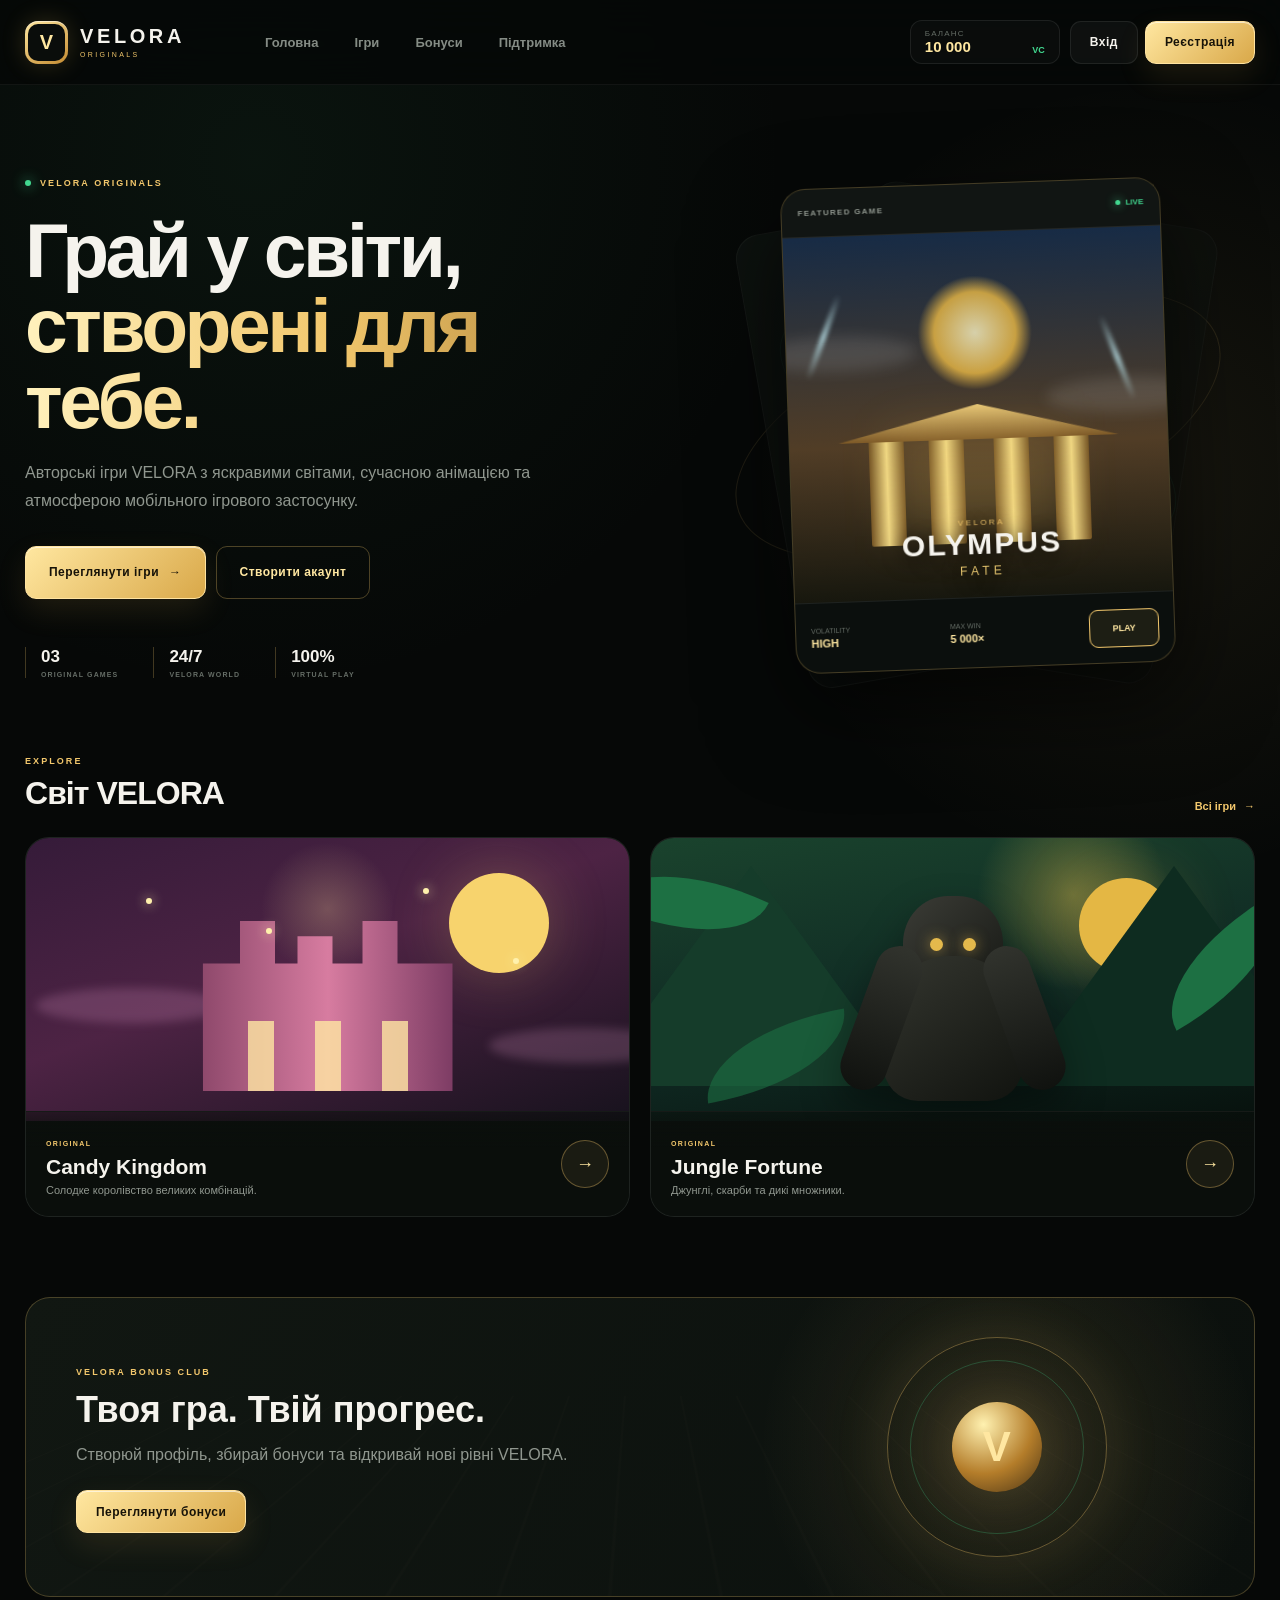
==== commit 02cb113d: "Add files via upload" ====
--- a/index.html
+++ b/index.html
@@ -1,379 +1,1080 @@
 <!DOCTYPE html>
 <html lang="uk">
 <head>
-  <meta charset="UTF-8">
-  <meta name="viewport" content="width=device-width, initial-scale=1.0, maximum-scale=1.0, user-scalable=no">
-  <meta name="theme-color" content="#08090b">
-  <title>VELORA — Casino</title>
-  <link rel="stylesheet" href="style.css">
+    <meta charset="UTF-8">
+    <meta name="viewport" content="width=device-width, initial-scale=1.0, maximum-scale=1.0, user-scalable=no">
+    <meta name="theme-color" content="#070908">
+    <meta name="apple-mobile-web-app-capable" content="yes">
+    <title>VELORA — Original Casino Games</title>
+    <link rel="stylesheet" href="style.css">
 </head>
 
 <body>
 
-<div class="app">
-
-  <header class="topbar">
-    <div class="brand">
-      <span class="brand-mark">V</span>
-      <span>VELORA</span>
+<div id="app">
+
+    <!-- BACKGROUND -->
+    <div class="ambient ambient-one"></div>
+    <div class="ambient ambient-two"></div>
+    <div class="ambient ambient-three"></div>
+
+    <!-- HEADER -->
+    <header class="site-header">
+        <div class="header-inner">
+
+            <a class="brand" href="#home" data-route="home">
+                <span class="brand-mark">
+                    <span class="brand-mark-inner">V</span>
+                </span>
+                <span class="brand-text">
+                    <strong>VELORA</strong>
+                    <small>ORIGINALS</small>
+                </span>
+            </a>
+
+            <nav class="desktop-nav">
+                <a href="#home" data-route="home">Головна</a>
+                <a href="#games" data-route="games">Ігри</a>
+                <a href="#bonuses" data-route="bonuses">Бонуси</a>
+                <a href="#support" data-route="support">Підтримка</a>
+            </nav>
+
+            <div class="header-right">
+
+                <div class="balance-box" id="headerBalance">
+                    <span class="balance-label">БАЛАНС</span>
+                    <strong><span id="balanceValue">10 000</span></strong>
+                    <span class="balance-currency">VC</span>
+                </div>
+
+                <div class="auth-buttons" id="guestButtons">
+                    <a href="#login" class="btn btn-dark">Вхід</a>
+                    <a href="#register" class="btn btn-gold">Реєстрація</a>
+                </div>
+
+                <div class="profile-area hidden" id="profileArea">
+                    <button class="profile-button" id="profileButton">
+                        <span class="profile-avatar" id="profileAvatar">V</span>
+                        <span class="profile-name" id="profileName">Player</span>
+                        <span class="profile-arrow">⌄</span>
+                    </button>
+
+                    <div class="profile-menu" id="profileMenu">
+                        <div class="profile-menu-head">
+                            <span class="profile-avatar large" id="menuAvatar">V</span>
+                            <div>
+                                <strong id="menuName">Player</strong>
+                                <small>VELORA PLAYER</small>
+                            </div>
+                        </div>
+
+                        <div class="profile-menu-balance">
+                            <span>Баланс</span>
+                            <strong><span id="menuBalance">10 000</span> VC</strong>
+                        </div>
+
+                        <button id="logoutButton" class="menu-logout">Вийти</button>
+                    </div>
+                </div>
+
+                <button class="mobile-menu-button" id="mobileMenuButton">
+                    <span></span>
+                    <span></span>
+                    <span></span>
+                </button>
+
+            </div>
+        </div>
+
+        <div class="mobile-nav" id="mobileNav">
+            <a href="#home" data-route="home">Головна</a>
+            <a href="#games" data-route="games">Ігри</a>
+            <a href="#bonuses" data-route="bonuses">Бонуси</a>
+            <a href="#support" data-route="support">Підтримка</a>
+            <a href="#login" id="mobileLoginLink">Вхід</a>
+        </div>
+    </header>
+
+
+    <!-- MAIN -->
+    <main>
+
+        <!-- HOME -->
+        <section class="page active" id="page-home">
+
+            <section class="hero">
+                <div class="hero-content">
+
+                    <div class="eyebrow">
+                        <span class="eyebrow-dot"></span>
+                        VELORA ORIGINALS
+                    </div>
+
+                    <h1>
+                        Грай у світи,
+                        <span>створені для тебе.</span>
+                    </h1>
+
+                    <p>
+                        Авторські ігри VELORA з яскравими світами,
+                        сучасною анімацією та атмосферою мобільного
+                        ігрового застосунку.
+                    </p>
+
+                    <div class="hero-actions">
+                        <a href="#games" class="btn btn-gold btn-large">
+                            Переглянути ігри
+                            <span>→</span>
+                        </a>
+
+                        <a href="#register" class="btn btn-outline btn-large">
+                            Створити акаунт
+                        </a>
+                    </div>
+
+                    <div class="hero-stats">
+                        <div>
+                            <strong>03</strong>
+                            <span>ORIGINAL GAMES</span>
+                        </div>
+                        <div>
+                            <strong>24/7</strong>
+                            <span>VELORA WORLD</span>
+                        </div>
+                        <div>
+                            <strong>100%</strong>
+                            <span>VIRTUAL PLAY</span>
+                        </div>
+                    </div>
+
+                </div>
+
+                <div class="hero-showcase">
+
+                    <div class="hero-orbit orbit-one"></div>
+                    <div class="hero-orbit orbit-two"></div>
+
+                    <div class="hero-card-back back-one"></div>
+                    <div class="hero-card-back back-two"></div>
+
+                    <div class="hero-game-card">
+
+                        <div class="hero-game-top">
+                            <span>FEATURED GAME</span>
+                            <span class="live-pill">
+                                <i></i>
+                                LIVE
+                            </span>
+                        </div>
+
+                        <div class="hero-art hero-art-olympus">
+                            <div class="sun-core"></div>
+                            <div class="cloud cloud-a"></div>
+                            <div class="cloud cloud-b"></div>
+
+                            <div class="temple">
+                                <div class="pillar p1"></div>
+                                <div class="pillar p2"></div>
+                                <div class="pillar p3"></div>
+                                <div class="pillar p4"></div>
+                                <div class="temple-roof"></div>
+                                <div class="temple-glow"></div>
+                            </div>
+
+                            <div class="lightning lightning-a"></div>
+                            <div class="lightning lightning-b"></div>
+
+                            <div class="hero-title-art">
+                                <small>VELORA</small>
+                                <strong>OLYMPUS</strong>
+                                <em>FATE</em>
+                            </div>
+                        </div>
+
+                        <div class="hero-game-bottom">
+                            <div>
+                                <small>VOLATILITY</small>
+                                <strong>HIGH</strong>
+                            </div>
+
+                            <div>
+                                <small>MAX WIN</small>
+                                <strong>5 000×</strong>
+                            </div>
+
+                            <button class="mini-play" data-game="olympus">
+                                PLAY
+                            </button>
+                        </div>
+
+                    </div>
+                </div>
+            </section>
+
+
+            <!-- FEATURED -->
+            <section class="section">
+                <div class="section-heading">
+                    <div>
+                        <span class="section-kicker">EXPLORE</span>
+                        <h2>Світ VELORA</h2>
+                    </div>
+                    <a href="#games" class="text-link">Всі ігри <span>→</span></a>
+                </div>
+
+                <div class="featured-grid">
+
+                    <article class="feature-card feature-candy">
+                        <div class="feature-art">
+                            <div class="candy-moon"></div>
+                            <div class="candy-cloud c1"></div>
+                            <div class="candy-cloud c2"></div>
+                            <div class="candy-castle">
+                                <span></span>
+                                <span></span>
+                                <span></span>
+                            </div>
+                            <div class="candy-stars">
+                                <i></i><i></i><i></i><i></i>
+                            </div>
+                        </div>
+
+                        <div class="feature-info">
+                            <div>
+                                <span>ORIGINAL</span>
+                                <h3>Candy Kingdom</h3>
+                                <p>Солодке королівство великих комбінацій.</p>
+                            </div>
+                            <button class="round-play" data-game="candy">→</button>
+                        </div>
+                    </article>
+
+
+                    <article class="feature-card feature-jungle">
+                        <div class="feature-art">
+                            <div class="jungle-sun"></div>
+                            <div class="jungle-mountain m1"></div>
+                            <div class="jungle-mountain m2"></div>
+                            <div class="jungle-leaf l1"></div>
+                            <div class="jungle-leaf l2"></div>
+                            <div class="jungle-leaf l3"></div>
+
+                            <div class="gorilla">
+                                <div class="gorilla-head"></div>
+                                <div class="gorilla-body"></div>
+                                <div class="gorilla-arm arm-left"></div>
+                                <div class="gorilla-arm arm-right"></div>
+                            </div>
+                        </div>
+
+                        <div class="feature-info">
+                            <div>
+                                <span>ORIGINAL</span>
+                                <h3>Jungle Fortune</h3>
+                                <p>Джунглі, скарби та дикі множники.</p>
+                            </div>
+                            <button class="round-play" data-game="jungle">→</button>
+                        </div>
+                    </article>
+
+                </div>
+            </section>
+
+
+            <!-- PROMO -->
+            <section class="promo-banner">
+                <div class="promo-lines"></div>
+                <div class="promo-content">
+                    <span class="section-kicker">VELORA BONUS CLUB</span>
+                    <h2>Твоя гра. Твій прогрес.</h2>
+                    <p>
+                        Створюй профіль, збирай бонуси та відкривай
+                        нові рівні VELORA.
+                    </p>
+                    <a href="#bonuses" class="btn btn-gold">Переглянути бонуси</a>
+                </div>
+
+                <div class="promo-orb">
+                    <div class="orb-ring"></div>
+                    <div class="orb-core">V</div>
+                </div>
+            </section>
+
+        </section>
+
+
+        <!-- GAMES -->
+        <section class="page" id="page-games">
+
+            <div class="inner-page">
+
+                <div class="page-heading">
+                    <div>
+                        <span class="section-kicker">VELORA ORIGINALS</span>
+                        <h1>Наші ігри</h1>
+                        <p>
+                            Три різні світи. Одна VELORA атмосфера.
+                        </p>
+                    </div>
+
+                    <div class="game-filter">
+                        <button class="filter active" data-filter="all">Всі</button>
+                        <button class="filter" data-filter="high">High Volatility</button>
+                        <button class="filter" data-filter="medium">Medium</button>
+                    </div>
+                </div>
+
+
+                <div class="games-grid">
+
+                    <!-- CANDY -->
+                    <article class="game-tile" data-volatility="medium">
+                        <div class="game-cover cover-candy">
+
+                            <div class="cover-top">
+                                <span>VELORA ORIGINAL</span>
+                                <b>5 × 3</b>
+                            </div>
+
+                            <div class="candy-cover-scene">
+                                <div class="big-candy c-red"></div>
+                                <div class="big-candy c-blue"></div>
+                                <div class="big-candy c-yellow"></div>
+                                <div class="candy-house">
+                                    <div class="house-roof"></div>
+                                    <div class="house-body"></div>
+                                </div>
+                                <div class="floating-spark s1"></div>
+                                <div class="floating-spark s2"></div>
+                                <div class="floating-spark s3"></div>
+                            </div>
+
+                            <div class="cover-logo">
+                                <small>VELORA</small>
+                                <strong>CANDY</strong>
+                                <em>KINGDOM</em>
+                            </div>
+
+                            <button class="cover-play" data-game="candy">
+                                ГРАТИ
+                            </button>
+                        </div>
+
+                        <div class="game-tile-info">
+                            <div>
+                                <h3>Candy Kingdom</h3>
+                                <p>Каскадні комбінації · x5000</p>
+                            </div>
+                            <span class="volatility medium">MEDIUM</span>
+                        </div>
+                    </article>
+
+
+                    <!-- OLYMPUS -->
+                    <article class="game-tile" data-volatility="high">
+                        <div class="game-cover cover-olympus">
+
+                            <div class="cover-top">
+                                <span>VELORA ORIGINAL</span>
+                                <b>6 × 5</b>
+                            </div>
+
+                            <div class="olympus-cover-scene">
+                                <div class="cover-sun"></div>
+                                <div class="cover-cloud oc1"></div>
+                                <div class="cover-cloud oc2"></div>
+
+                                <div class="cover-temple">
+                                    <div class="ct-roof"></div>
+                                    <i></i><i></i><i></i><i></i>
+                                    <div class="ct-floor"></div>
+                                </div>
+
+                                <div class="cover-bolt cb1"></div>
+                                <div class="cover-bolt cb2"></div>
+                            </div>
+
+                            <div class="cover-logo">
+                                <small>VELORA</small>
+                                <strong>OLYMPUS</strong>
+                                <em>FATE</em>
+                            </div>
+
+                            <button class="cover-play" data-game="olympus">
+                                ГРАТИ
+                            </button>
+                        </div>
+
+                        <div class="game-tile-info">
+                            <div>
+                                <h3>Olympus Fate</h3>
+                                <p>Множники · бонусна гра · x5000</p>
+                            </div>
+                            <span class="volatility high">HIGH</span>
+                        </div>
+                    </article>
+
+
+                    <!-- JUNGLE -->
+                    <article class="game-tile" data-volatility="high">
+                        <div class="game-cover cover-jungle">
+
+                            <div class="cover-top">
+                                <span>VELORA ORIGINAL</span>
+                                <b>6 × 4</b>
+                            </div>
+
+                            <div class="jungle-cover-scene">
+                                <div class="jc-sun"></div>
+                                <div class="jc-mountain jm1"></div>
+                                <div class="jc-mountain jm2"></div>
+                                <div class="jc-leaf jl1"></div>
+                                <div class="jc-leaf jl2"></div>
+
+                                <div class="cover-gorilla">
+                                    <div class="cg-head"></div>
+                                    <div class="cg-body"></div>
+                                    <div class="cg-arm cga1"></div>
+                                    <div class="cg-arm cga2"></div>
+                                </div>
+
+                                <div class="gold-chest">
+                                    <div></div>
+                                </div>
+                            </div>
+
+                            <div class="cover-logo">
+                                <small>VELORA</small>
+                                <strong>JUNGLE</strong>
+                                <em>FORTUNE</em>
+                            </div>
+
+                            <button class="cover-play" data-game="jungle">
+                                ГРАТИ
+                            </button>
+                        </div>
+
+                        <div class="game-tile-info">
+                            <div>
+                                <h3>Jungle Fortune</h3>
+                                <p>Wild символи · множники · x3000</p>
+                            </div>
+                            <span class="volatility high">HIGH</span>
+                        </div>
+                    </article>
+
+                </div>
+
+
+                <div class="game-note">
+                    <div class="note-icon">V</div>
+                    <div>
+                        <strong>VELORA ORIGINALS</strong>
+                        <p>
+                            Усі ігри в цьому режимі використовують віртуальні
+                            кредити VC. Реальні ставки та платежі не підключені.
+                        </p>
+                    </div>
+                </div>
+
+            </div>
+
+        </section>
+
+
+        <!-- BONUSES -->
+        <section class="page" id="page-bonuses">
+
+            <div class="inner-page">
+
+                <div class="page-heading centered">
+                    <span class="section-kicker">VELORA CLUB</span>
+                    <h1>Бонуси</h1>
+                    <p>
+                        Розвивай свій профіль та отримуй нові віртуальні нагороди.
+                    </p>
+                </div>
+
+                <div class="bonus-grid">
+
+                    <article class="bonus-card featured-bonus">
+                        <div class="bonus-icon">
+                            <div class="bonus-gem"></div>
+                        </div>
+
+                        <span>WELCOME REWARD</span>
+                        <h2>+10 000 VC</h2>
+                        <p>
+                            Стартовий віртуальний баланс для нових гравців VELORA.
+                        </p>
+
+                        <button class="btn btn-gold" id="claimWelcome">
+                            Отримати бонус
+                        </button>
+
+                        <small id="welcomeStatus">
+                            Доступний один раз на акаунт
+                        </small>
+                    </article>
+
+
+                    <article class="bonus-card">
+                        <div class="bonus-number">01</div>
+                        <span>LEVEL SYSTEM</span>
+                        <h2>Новий рівень</h2>
+                        <p>
+                            Грай у VELORA Originals та накопичуй прогрес профілю.
+                        </p>
+                        <div class="progress">
+                            <span id="levelProgress"></span>
+                        </div>
+                        <small id="levelText">Рівень 1 · 0 XP</small>
+                    </article>
+
+
+                    <article class="bonus-card">
+                        <div class="bonus-number">02</div>
+                        <span>DAILY DROP</span>
+                        <h2>Щоденний бонус</h2>
+                        <p>
+                            Повертайся щодня та отримуй невелику кількість VC.
+                        </p>
+                        <button class="btn btn-outline" id="dailyBonus">
+                            Забрати
+                        </button>
+                        <small id="dailyStatus">Доступний сьогодні</small>
+                    </article>
+
+                </div>
+
+            </div>
+
+        </section>
+
+
+        <!-- SUPPORT -->
+        <section class="page" id="page-support">
+
+            <div class="inner-page support-page">
+
+                <div class="support-intro">
+                    <span class="section-kicker">VELORA CARE</span>
+                    <h1>Підтримка</h1>
+                    <p>
+                        Якщо виникли проблеми з входом, профілем або грою —
+                        напиши нам повідомлення.
+                    </p>
+
+                    <div class="support-features">
+                        <div>
+                            <strong>01</strong>
+                            <span>Акаунт</span>
+                        </div>
+                        <div>
+                            <strong>02</strong>
+                            <span>Ігри</span>
+                        </div>
+                        <div>
+                            <strong>03</strong>
+                            <span>Інше</span>
+                        </div>
+                    </div>
+                </div>
+
+
+                <form class="support-form" id="supportForm">
+
+                    <div class="form-row">
+                        <label>
+                            Ім'я
+                            <input type="text" id="supportName" required placeholder="Твоє ім'я">
+                        </label>
+
+                        <label>
+                            Email
+                            <input type="email" id="supportEmail" required placeholder="you@example.com">
+                        </label>
+                    </div>
+
+                    <label>
+                        Тема
+                        <select id="supportTopic">
+                            <option>Проблема з входом</option>
+                            <option>Проблема з профілем</option>
+                            <option>Проблема з грою</option>
+                            <option>Інше питання</option>
+                        </select>
+                    </label>
+
+                    <label>
+                        Повідомлення
+                        <textarea id="supportMessage" required placeholder="Опиши проблему..."></textarea>
+                    </label>
+
+                    <button type="submit" class="btn btn-gold btn-large">
+                        Відправити повідомлення
+                        <span>→</span>
+                    </button>
+
+                    <p class="form-note">
+                        Це демонстраційна форма. Для реального надсилання
+                        потрібен серверний backend.
+                    </p>
+
+                </form>
+
+            </div>
+
+        </section>
+
+
+        <!-- LOGIN -->
+        <section class="page auth-page" id="page-login">
+
+            <div class="auth-layout">
+
+                <div class="auth-visual login-visual">
+                    <div class="auth-visual-content">
+                        <span class="section-kicker">WELCOME TO VELORA</span>
+                        <h1>Твій світ<br><span>починається тут.</span></h1>
+                        <p>
+                            Увійди до профілю та продовжуй свій прогрес.
+                        </p>
+
+                        <div class="auth-orb">
+                            <div class="auth-orb-inner">V</div>
+                        </div>
+                    </div>
+                </div>
+
+
+                <div class="auth-panel">
+
+                    <a href="#home" class="auth-back">← На головну</a>
+
+                    <div class="auth-brand">
+                        <span class="brand-mark">
+                            <span class="brand-mark-inner">V</span>
+                        </span>
+                        <strong>VELORA</strong>
+                    </div>
+
+                    <span class="section-kicker">PLAYER ACCESS</span>
+                    <h2>Вхід</h2>
+                    <p class="auth-subtitle">
+                        Увійди до свого VELORA профілю.
+                    </p>
+
+                    <form id="loginForm">
+
+                        <label>
+                            Email
+                            <input type="email" id="loginEmail" required autocomplete="email" placeholder="you@example.com">
+                        </label>
+
+                        <label>
+                            Пароль
+                            <div class="password-field">
+                                <input type="password" id="loginPassword" required autocomplete="current-password" placeholder="••••••••">
+                                <button type="button" class="show-password" data-target="loginPassword">SHOW</button>
+                            </div>
+                        </label>
+
+                        <div class="form-options">
+                            <label class="checkbox-label">
+                                <input type="checkbox" id="rememberLogin">
+                                <span>Запам'ятати</span>
+                            </label>
+
+                            <button type="button" class="forgot-button" id="forgotPassword">
+                                Забули пароль?
+                            </button>
+                        </div>
+
+                        <button class="btn btn-gold btn-large auth-submit" type="submit">
+                            Увійти
+                            <span>→</span>
+                        </button>
+
+                    </form>
+
+                    <div class="auth-divider">
+                        <span>АБО</span>
+                    </div>
+
+                    <p class="auth-switch">
+                        Ще немає акаунта?
+                        <a href="#register">Створити профіль</a>
+                    </p>
+
+                </div>
+
+            </div>
+
+        </section>
+
+
+        <!-- REGISTER -->
+        <section class="page auth-page" id="page-register">
+
+            <div class="auth-layout">
+
+                <div class="auth-visual register-visual">
+                    <div class="auth-visual-content">
+                        <span class="section-kicker">JOIN VELORA</span>
+                        <h1>Створи свій<br><span>ігровий профіль.</span></h1>
+                        <p>
+                            Твій профіль, баланс та прогрес зберігатимуться
+                            на цьому пристрої.
+                        </p>
+
+                        <div class="register-points">
+                            <div>
+                                <span>01</span>
+                                <strong>10 000 VC</strong>
+                                <small>стартовий баланс</small>
+                            </div>
+                            <div>
+                                <span>02</span>
+                                <strong>3 ORIGINALS</strong>
+                                <small>доступні одразу</small>
+                            </div>
+                            <div>
+                                <span>03</span>
+                                <strong>VELORA CLUB</strong>
+                                <small>система прогресу</small>
+                            </div>
+                        </div>
+                    </div>
+                </div>
+
+
+                <div class="auth-panel">
+
+                    <a href="#home" class="auth-back">← На головну</a>
+
+                    <div class="auth-brand">
+                        <span class="brand-mark">
+                            <span class="brand-mark-inner">V</span>
+                        </span>
+                        <strong>VELORA</strong>
+                    </div>
+
+                    <span class="section-kicker">CREATE PLAYER</span>
+                    <h2>Реєстрація</h2>
+                    <p class="auth-subtitle">
+                        Створи профіль за кілька секунд.
+                    </p>
+
+                    <form id="registerForm">
+
+                        <label>
+                            Ім'я гравця
+                            <input type="text" id="registerName" required minlength="2" maxlength="18" placeholder="Наприклад, Alex">
+                        </label>
+
+                        <label>
+                            Email
+                            <input type="email" id="registerEmail" required autocomplete="email" placeholder="you@example.com">
+                        </label>
+
+                        <label>
+                            Пароль
+                            <div class="password-field">
+                                <input type="password" id="registerPassword" required minlength="6" autocomplete="new-password" placeholder="Мінімум 6 символів">
+                                <button type="button" class="show-password" data-target="registerPassword">SHOW</button>
+                            </div>
+                        </label>
+
+                        <label class="checkbox-label terms">
+                            <input type="checkbox" id="registerTerms" required>
+                            <span>
+                                Я погоджуюсь із правилами демонстраційної версії VELORA.
+                            </span>
+                        </label>
+
+                        <button class="btn btn-gold btn-large auth-submit" type="submit">
+                            Створити акаунт
+                            <span>→</span>
+                        </button>
+
+                    </form>
+
+                    <div class="auth-divider">
+                        <span>АБО</span>
+                    </div>
+
+                    <p class="auth-switch">
+                        Вже маєш акаунт?
+                        <a href="#login">Увійти</a>
+                    </p>
+
+                </div>
+
+            </div>
+
+        </section>
+
+    </main>
+
+
+    <!-- MOBILE BOTTOM NAV -->
+    <nav class="mobile-bottom-nav">
+        <a href="#home" data-route="home">
+            <span class="nav-icon">⌂</span>
+            <small>Головна</small>
+        </a>
+
+        <a href="#games" data-route="games">
+            <span class="nav-icon">◆</span>
+            <small>Ігри</small>
+        </a>
+
+        <a href="#bonuses" data-route="bonuses">
+            <span class="nav-icon">✦</span>
+            <small>Бонуси</small>
+        </a>
+
+        <a href="#support" data-route="support">
+            <span class="nav-icon">?</span>
+            <small>Допомога</small>
+        </a>
+    </nav>
+
+
+    <!-- GAME MODAL -->
+    <div class="modal" id="gameModal">
+
+        <div class="game-shell">
+
+            <div class="game-header">
+
+                <div class="game-header-title">
+                    <button class="game-close" id="closeGame">×</button>
+
+                    <div>
+                        <span id="gameKicker">VELORA ORIGINAL</span>
+                        <h2 id="gameTitle">Candy Kingdom</h2>
+                    </div>
+                </div>
+
+                <div class="game-header-balance">
+                    <small>BALANCE</small>
+                    <strong><span id="gameBalance">10 000</span> VC</strong>
+                </div>
+
+            </div>
+
+
+            <div class="game-stage" id="gameStage">
+
+                <div class="game-sky" id="gameSky"></div>
+
+                <div class="game-logo">
+                    <small>VELORA</small>
+                    <strong id="gameLogoTitle">CANDY</strong>
+                    <em id="gameLogoSub">KINGDOM</em>
+                </div>
+
+                <div class="win-display">
+                    <span>WIN</span>
+                    <strong id="winAmount">0.00</strong>
+                    <small>VC</small>
+                </div>
+
+
+                <div class="reels-wrap">
+
+                    <div class="reels" id="reels">
+
+                        <div class="reel">
+                            <div class="symbol"></div>
+                            <div class="symbol"></div>
+                            <div class="symbol"></div>
+                            <div class="symbol"></div>
+                            <div class="symbol"></div>
+                        </div>
+
+                        <div class="reel">
+                            <div class="symbol"></div>
+                            <div class="symbol"></div>
+                            <div class="symbol"></div>
+                            <div class="symbol"></div>
+                            <div class="symbol"></div>
+                        </div>
+
+                        <div class="reel">
+                            <div class="symbol"></div>
+                            <div class="symbol"></div>
+                            <div class="symbol"></div>
+                            <div class="symbol"></div>
+                            <div class="symbol"></div>
+                        </div>
+
+                        <div class="reel">
+                            <div class="symbol"></div>
+                            <div class="symbol"></div>
+                            <div class="symbol"></div>
+                            <div class="symbol"></div>
+                            <div class="symbol"></div>
+                        </div>
+
+                        <div class="reel">
+                            <div class="symbol"></div>
+                            <div class="symbol"></div>
+                            <div class="symbol"></div>
+                            <div class="symbol"></div>
+                            <div class="symbol"></div>
+                        </div>
+
+                        <div class="reel sixth-reel">
+                            <div class="symbol"></div>
+                            <div class="symbol"></div>
+                            <div class="symbol"></div>
+                            <div class="symbol"></div>
+                            <div class="symbol"></div>
+                        </div>
+
+                    </div>
+
+                    <div class="win-lines">
+                        <i></i>
+                        <i></i>
+                        <i></i>
+                    </div>
+
+                </div>
+
+
+                <div class="game-message" id="gameMessage">
+                    <span>Зроби свій перший spin</span>
+                </div>
+
+
+                <div class="game-particles" id="gameParticles"></div>
+
+            </div>
+
+
+            <div class="game-controls">
+
+                <div class="bet-control">
+                    <button id="betMinus">−</button>
+                    <div>
+                        <small>BET</small>
+                        <strong id="betValue">50</strong>
+                        <span>VC</span>
+                    </div>
+                    <button id="betPlus">+</button>
+                </div>
+
+                <div class="spin-area">
+                    <button class="spin-button" id="spinButton">
+                        <span class="spin-ring"></span>
+                        <strong>SPIN</strong>
+                        <small id="spinCost">50 VC</small>
+                    </button>
+                </div>
+
+                <div class="game-actions">
+                    <button id="autoButton" class="control-button">
+                        <strong>AUTO</strong>
+                        <small id="autoText">OFF</small>
+                    </button>
+
+                    <button id="turboButton" class="control-button">
+                        <strong>TURBO</strong>
+                        <small id="turboText">OFF</small>
+                    </button>
+
+                    <button id="paytableButton" class="control-button">
+                        <strong>INFO</strong>
+                        <small>PAYTABLE</small>
+                    </button>
+                </div>
+
+            </div>
+
+        </div>
     </div>
 
-    <nav>
-      <button data-section="home">Головна</button>
-      <button data-section="games">Ігри</button>
-      <button data-section="bonuses">Бонуси</button>
-      <button data-section="support">Підтримка</button>
-    </nav>
-
-    <div class="account">
-      <div class="balance">
-        <small>Баланс</small>
-        <strong id="balance">10 000</strong>
-      </div>
-
-      <button class="login-btn" id="loginBtn">Вхід</button>
-      <button class="register-btn" id="registerBtn">Реєстрація</button>
+
+    <!-- PAYTABLE -->
+    <div class="modal small-modal" id="paytableModal">
+
+        <div class="info-modal">
+
+            <button class="modal-close" id="closePaytable">×</button>
+
+            <span class="section-kicker">VELORA ORIGINALS</span>
+            <h2 id="paytableTitle">Paytable</h2>
+
+            <p id="paytableDescription">
+                Комбінації символів.
+            </p>
+
+            <div class="paytable-list" id="paytableList"></div>
+
+            <div class="paytable-rules">
+                <div>
+                    <strong>5×3 / 6×5</strong>
+                    <span>REELS</span>
+                </div>
+                <div>
+                    <strong>VIRTUAL</strong>
+                    <span>CREDITS</span>
+                </div>
+                <div>
+                    <strong>RANDOM</strong>
+                    <span>RESULT</span>
+                </div>
+            </div>
+
+        </div>
     </div>
-  </header>
-
-
-  <main>
-
-    <!-- HOME -->
-    <section id="home" class="section active">
-
-      <div class="hero">
-        <div class="hero-content">
-          <div class="eyebrow">VELORA ORIGINALS</div>
-
-          <h1>Грай у світи,<br><span>створені для тебе.</span></h1>
-
-          <p>
-            Авторські ігри VELORA з яскравою графікою,
-            плавною анімацією та атмосферою сучасного
-            мобільного ігрового застосунку.
-          </p>
-
-          <button class="primary-btn" id="heroGames">
-            Переглянути ігри
-          </button>
+
+
+    <!-- WELCOME -->
+    <div class="welcome-overlay" id="welcomeOverlay">
+
+        <div class="welcome-card">
+
+            <div class="welcome-mark">
+                <span>V</span>
+            </div>
+
+            <span class="section-kicker">WELCOME</span>
+
+            <h2>Ласкаво просимо<br>до <span>VELORA.</span></h2>
+
+            <p>
+                Досліджуй оригінальні світи та грай
+                у демо-режимі з віртуальними VC.
+            </p>
+
+            <div class="welcome-actions">
+                <a href="#games" class="btn btn-gold" id="welcomePlay">Перейти до ігор</a>
+                <button class="btn btn-dark" id="closeWelcome">Закрити</button>
+            </div>
+
         </div>
 
-        <div class="hero-orb orb-one"></div>
-        <div class="hero-orb orb-two"></div>
-
-        <div class="hero-card">
-          <div class="mini-label">FEATURED</div>
-          <div class="hero-game-title">Candy<br>Kingdom</div>
-          <div class="hero-game-sub">CASCADE • MULTIPLIERS</div>
-          <button id="heroPlay">Грати</button>
+    </div>
+
+
+    <!-- TOAST -->
+    <div class="toast" id="toast">
+        <span class="toast-line"></span>
+        <div>
+            <strong id="toastTitle">VELORA</strong>
+            <p id="toastMessage">Повідомлення</p>
         </div>
-      </div>
-
-      <div class="section-title">
-        <div>
-          <span>VELORA ORIGINALS</span>
-          <h2>Популярні ігри</h2>
-        </div>
-        <button class="link-btn" data-section="games">Усі ігри →</button>
-      </div>
-
-      <div class="game-grid">
-
-        <article class="game-card candy-card" data-game="candy">
-          <div class="game-art">
-            <div class="art-glow"></div>
-            <div class="art-symbols">
-              <b>◆</b><b>●</b><b>✦</b>
-            </div>
-            <div class="game-art-title">CANDY<br>KINGDOM</div>
-            <div class="game-art-sub">CASCADE SLOTS</div>
-          </div>
-
-          <div class="game-info">
-            <div>
-              <h3>Candy Kingdom</h3>
-              <p>Солодкий світ • Каскади</p>
-            </div>
-            <button class="play-card">Грати</button>
-          </div>
-        </article>
-
-
-        <article class="game-card myth-card" data-game="myth">
-          <div class="game-art">
-            <div class="myth-sun"></div>
-            <div class="myth-symbol">✦</div>
-            <div class="game-art-title">OLYMPUS<br>FATE</div>
-            <div class="game-art-sub">MULTIPLIER SLOTS</div>
-          </div>
-
-          <div class="game-info">
-            <div>
-              <h3>Olympus Fate</h3>
-              <p>Міфічний світ • Множники</p>
-            </div>
-            <button class="play-card">Грати</button>
-          </div>
-        </article>
-
-
-        <article class="game-card jungle-card" data-game="jungle">
-          <div class="game-art">
-            <div class="jungle-leaf leaf-one"></div>
-            <div class="jungle-leaf leaf-two"></div>
-            <div class="jungle-title">JUNGLE<br>FORTUNE</div>
-            <div class="game-art-sub">WILD ADVENTURE</div>
-          </div>
-
-          <div class="game-info">
-            <div>
-              <h3>Jungle Fortune</h3>
-              <p>Дика пригода • Wild</p>
-            </div>
-            <button class="play-card">Грати</button>
-          </div>
-        </article>
-
-      </div>
-    </section>
-
-
-    <!-- GAMES -->
-    <section id="games" class="section">
-
-      <div class="page-heading">
-        <span>VELORA GAMES</span>
-        <h1>Ігри</h1>
-        <p>Оберіть світ та запустіть гру.</p>
-      </div>
-
-      <div class="game-grid large-grid">
-
-        <article class="game-card candy-card" data-game="candy">
-          <div class="game-art">
-            <div class="art-glow"></div>
-            <div class="art-symbols">
-              <b>◆</b><b>●</b><b>✦</b>
-            </div>
-            <div class="game-art-title">CANDY<br>KINGDOM</div>
-            <div class="game-art-sub">CASCADE SLOTS</div>
-          </div>
-          <div class="game-info">
-            <div>
-              <h3>Candy Kingdom</h3>
-              <p>6×5 • Cascades</p>
-            </div>
-            <button class="play-card">Грати</button>
-          </div>
-        </article>
-
-
-        <article class="game-card myth-card" data-game="myth">
-          <div class="game-art">
-            <div class="myth-sun"></div>
-            <div class="myth-symbol">✦</div>
-            <div class="game-art-title">OLYMPUS<br>FATE</div>
-            <div class="game-art-sub">MULTIPLIERS</div>
-          </div>
-          <div class="game-info">
-            <div>
-              <h3>Olympus Fate</h3>
-              <p>6×5 • Multipliers</p>
-            </div>
-            <button class="play-card">Грати</button>
-          </div>
-        </article>
-
-
-        <article class="game-card jungle-card" data-game="jungle">
-          <div class="game-art">
-            <div class="jungle-leaf leaf-one"></div>
-            <div class="jungle-leaf leaf-two"></div>
-            <div class="jungle-title">JUNGLE<br>FORTUNE</div>
-            <div class="game-art-sub">WILD ADVENTURE</div>
-          </div>
-          <div class="game-info">
-            <div>
-              <h3>Jungle Fortune</h3>
-              <p>5×3 • Wilds</p>
-            </div>
-            <button class="play-card">Грати</button>
-          </div>
-        </article>
-
-      </div>
-    </section>
-
-
-    <!-- BONUSES -->
-    <section id="bonuses" class="section simple-section">
-      <div class="page-heading">
-        <span>VELORA REWARDS</span>
-        <h1>Бонуси</h1>
-        <p>Розділ підготовлений для майбутньої бонусної системи.</p>
-      </div>
-
-      <div class="bonus-panel">
-        <div>
-          <span>WELCOME</span>
-          <h2>VELORA START</h2>
-          <p>Демо-бонус для тестування інтерфейсу.</p>
-        </div>
-        <div class="bonus-value">+1 000</div>
-      </div>
-    </section>
-
-
-    <!-- SUPPORT -->
-    <section id="support" class="section simple-section">
-      <div class="page-heading">
-        <span>VELORA CARE</span>
-        <h1>Підтримка</h1>
-        <p>Залиште повідомлення, якщо потрібна допомога.</p>
-      </div>
-
-      <div class="support-box">
-        <input type="text" placeholder="Ваше ім'я">
-        <input type="email" placeholder="Email">
-        <textarea placeholder="Ваше повідомлення"></textarea>
-        <button class="primary-btn" id="supportSend">Надіслати</button>
-      </div>
-    </section>
-
-  </main>
-
-
-  <!-- GAME OVERLAY -->
-
-  <div id="gameOverlay" class="game-overlay">
-
-    <div class="game-top">
-
-      <button class="close-game" id="closeGame">×</button>
-
-      <div class="game-brand">
-        <span>VELORA</span>
-        <small id="gameName">ORIGINAL</small>
-      </div>
-
-      <div class="game-wallet">
-        <small>Баланс</small>
-        <strong id="gameBalance">10 000</strong>
-      </div>
-
     </div>
 
 
-    <div class="slot-stage">
-
-      <div class="slot-background"></div>
-
-      <div class="slot-header">
-        <div>
-          <span id="slotCategory">VELORA ORIGINAL</span>
-          <h2 id="slotTitle">CANDY KINGDOM</h2>
-        </div>
-
-        <button class="info-button" id="infoButton">i</button>
-      </div>
-
-
-      <div class="win-display">
-        <small>ВИГРАШ</small>
-        <strong id="winAmount">0</strong>
-      </div>
-
-
-      <div class="reels-frame" id="reelsFrame">
-        <div class="reels" id="reels"></div>
-        <div class="reel-shine"></div>
-      </div>
-
-
-      <div class="status-text" id="statusText">
-        Зробіть обертання
-      </div>
-
-
-      <div class="controls">
-
-        <div class="bet-control">
-          <button id="betMinus">−</button>
-          <div>
-            <small>СТАВКА</small>
-            <strong id="betValue">20</strong>
-          </div>
-          <button id="betPlus">+</button>
-        </div>
-
-
-        <button class="spin-button" id="spinButton">
-          <span>SPIN</span>
-        </button>
-
-
-        <div class="side-controls">
-          <button id="autoButton">AUTO</button>
-          <button id="turboButton">TURBO</button>
-        </div>
-
-      </div>
-
-
-      <div class="game-footer">
-        <button id="paytableButton">ТАБЛИЦЯ ВИПЛАТ</button>
-        <span>Демо-гра • Віртуальні кредити</span>
-      </div>
-
-    </div>
-
-  </div>
-
-
-  <!-- PAYTABLE -->
-
-  <div id="paytable" class="modal">
-    <div class="modal-content">
-      <button class="modal-close" id="closePaytable">×</button>
-
-      <span>GAME INFORMATION</span>
-      <h2>Таблиця виплат</h2>
-
-      <div id="paytableContent"></div>
-
-      <p class="modal-note">
-        Це демонстраційна гра з віртуальним балансом.
-      </p>
-    </div>
-  </div>
-
-
-  <!-- LOGIN -->
-
-  <div id="authModal" class="modal">
-    <div class="modal-content auth-content">
-      <button class="modal-close" id="closeAuth">×</button>
-
-      <span>VELORA ACCOUNT</span>
-      <h2 id="authTitle">Вхід</h2>
-
-      <input id="authEmail" type="email" placeholder="Email">
-      <input id="authPassword" type="password" placeholder="Пароль">
-
-      <button class="primary-btn" id="authSubmit">
-        Продовжити
-      </button>
-
-      <button class="switch-auth" id="switchAuth">
-        Створити акаунт
-      </button>
-    </div>
-  </div>
-
+    <script src="script.js"></script>
 
 </div>
 
-<script src="script.js"></script>
 </body>
 </html>
--- a/style.css
+++ b/style.css
@@ -1,1245 +1,3592 @@
 :root {
-  --bg: #070809;
-  --bg2: #0d1012;
-  --panel: #111416;
-  --panel2: #171b1e;
-  --gold: #f6ce69;
-  --gold2: #ffedaa;
-  --green: #36d889;
-  --text: #f5f5f2;
-  --muted: #858c8d;
-  --line: rgba(255,255,255,.08);
+    --bg: #060807;
+    --bg-soft: #0a0d0b;
+    --panel: #0d120f;
+    --panel-2: #111713;
+    --panel-3: #151c17;
+
+    --gold: #f2c76c;
+    --gold-light: #ffe7a1;
+    --gold-dark: #9d722b;
+
+    --green: #42d890;
+    --green-dark: #1b744c;
+
+    --text: #f5f3ed;
+    --muted: #90978f;
+    --muted-2: #656d66;
+
+    --red: #e76c6c;
+    --blue: #66a7ff;
+
+    --border: rgba(255,255,255,.08);
+    --border-gold: rgba(242,199,108,.25);
+
+    --shadow: 0 30px 80px rgba(0,0,0,.45);
+    --radius: 22px;
+    --transition: .25s ease;
 }
 
 * {
-  box-sizing: border-box;
-  margin: 0;
-  padding: 0;
-}
-
-html,
+    box-sizing: border-box;
+    margin: 0;
+    padding: 0;
+}
+
+html {
+    scroll-behavior: smooth;
+    background: var(--bg);
+}
+
 body {
-  width: 100%;
-  min-height: 100%;
-  background: var(--bg);
-  color: var(--text);
-  font-family: Inter, -apple-system, BlinkMacSystemFont, "Segoe UI", sans-serif;
-}
-
-body {
-  overflow-x: hidden;
+    min-height: 100vh;
+    background:
+        radial-gradient(circle at 20% 10%, rgba(46,125,81,.10), transparent 30%),
+        radial-gradient(circle at 90% 30%, rgba(242,199,108,.07), transparent 25%),
+        var(--bg);
+    color: var(--text);
+    font-family:
+        Inter,
+        -apple-system,
+        BlinkMacSystemFont,
+        "Segoe UI",
+        Roboto,
+        Arial,
+        sans-serif;
+    overflow-x: hidden;
+}
+
+body.modal-open {
+    overflow: hidden;
 }
 
 button,
 input,
+textarea,
+select {
+    font: inherit;
+}
+
+button,
+a {
+    -webkit-tap-highlight-color: transparent;
+}
+
+button {
+    cursor: pointer;
+}
+
+a {
+    color: inherit;
+    text-decoration: none;
+}
+
+.hidden {
+    display: none !important;
+}
+
+
+/* =========================
+   AMBIENT BACKGROUND
+========================= */
+
+.ambient {
+    position: fixed;
+    width: 500px;
+    height: 500px;
+    border-radius: 50%;
+    pointer-events: none;
+    filter: blur(100px);
+    opacity: .08;
+    z-index: -2;
+}
+
+.ambient-one {
+    top: 5%;
+    left: -250px;
+    background: var(--green);
+}
+
+.ambient-two {
+    top: 45%;
+    right: -250px;
+    background: var(--gold);
+}
+
+.ambient-three {
+    bottom: -300px;
+    left: 40%;
+    background: #315e9c;
+}
+
+
+/* =========================
+   HEADER
+========================= */
+
+.site-header {
+    position: sticky;
+    top: 0;
+    z-index: 100;
+    background: rgba(6,8,7,.82);
+    backdrop-filter: blur(20px);
+    -webkit-backdrop-filter: blur(20px);
+    border-bottom: 1px solid rgba(255,255,255,.05);
+}
+
+.header-inner {
+    width: min(1380px, calc(100% - 50px));
+    min-height: 84px;
+    margin: auto;
+    display: flex;
+    align-items: center;
+    gap: 35px;
+}
+
+.brand {
+    display: flex;
+    align-items: center;
+    gap: 12px;
+    flex-shrink: 0;
+}
+
+.brand-mark {
+    position: relative;
+    width: 43px;
+    height: 43px;
+    border-radius: 13px;
+    display: grid;
+    place-items: center;
+    background:
+        linear-gradient(145deg, #ffe8a0, #c48b31);
+    box-shadow:
+        0 0 25px rgba(242,199,108,.18),
+        inset 0 1px rgba(255,255,255,.5);
+}
+
+.brand-mark::before {
+    content: "";
+    position: absolute;
+    inset: 3px;
+    border-radius: 10px;
+    background: #0a0d0b;
+}
+
+.brand-mark-inner {
+    position: relative;
+    z-index: 1;
+    color: var(--gold-light);
+    font-size: 20px;
+    font-weight: 900;
+}
+
+.brand-text {
+    display: flex;
+    flex-direction: column;
+    line-height: 1;
+}
+
+.brand-text strong {
+    font-size: 20px;
+    letter-spacing: .18em;
+}
+
+.brand-text small {
+    margin-top: 5px;
+    color: var(--gold);
+    font-size: 7px;
+    letter-spacing: .34em;
+}
+
+.desktop-nav {
+    display: flex;
+    align-items: center;
+    gap: 6px;
+    margin-left: 30px;
+}
+
+.desktop-nav a {
+    position: relative;
+    padding: 11px 15px;
+    color: #858c85;
+    font-size: 13px;
+    font-weight: 700;
+    transition: var(--transition);
+}
+
+.desktop-nav a:hover,
+.desktop-nav a.active {
+    color: var(--text);
+}
+
+.desktop-nav a.active::after {
+    content: "";
+    position: absolute;
+    left: 15px;
+    right: 15px;
+    bottom: 1px;
+    height: 2px;
+    background: var(--gold);
+    box-shadow: 0 0 12px rgba(242,199,108,.6);
+}
+
+.header-right {
+    margin-left: auto;
+    display: flex;
+    align-items: center;
+    gap: 10px;
+}
+
+.balance-box {
+    min-width: 150px;
+    padding: 8px 14px;
+    border: 1px solid var(--border);
+    border-radius: 12px;
+    background: rgba(255,255,255,.025);
+    display: grid;
+    grid-template-columns: 1fr auto;
+    column-gap: 10px;
+}
+
+.balance-label {
+    color: var(--muted-2);
+    font-size: 8px;
+    letter-spacing: .15em;
+    grid-column: 1 / -1;
+}
+
+.balance-box strong {
+    color: var(--gold-light);
+    font-size: 15px;
+}
+
+.balance-currency {
+    align-self: end;
+    color: var(--green);
+    font-size: 9px;
+    font-weight: 800;
+}
+
+.auth-buttons {
+    display: flex;
+    gap: 7px;
+}
+
+.btn {
+    min-height: 43px;
+    padding: 0 19px;
+    border: 1px solid transparent;
+    border-radius: 11px;
+    display: inline-flex;
+    align-items: center;
+    justify-content: center;
+    gap: 10px;
+    color: var(--text);
+    font-size: 12px;
+    font-weight: 800;
+    letter-spacing: .04em;
+    transition: .25s ease;
+}
+
+.btn:hover {
+    transform: translateY(-2px);
+}
+
+.btn-gold {
+    color: #161208;
+    background: linear-gradient(135deg, #ffe7a0, #d9a849);
+    border-color: #ffe3a0;
+    box-shadow:
+        0 12px 30px rgba(217,168,73,.12),
+        inset 0 1px rgba(255,255,255,.6);
+}
+
+.btn-gold:hover {
+    box-shadow:
+        0 15px 35px rgba(217,168,73,.22),
+        inset 0 1px rgba(255,255,255,.6);
+}
+
+.btn-dark {
+    background: rgba(255,255,255,.04);
+    border-color: var(--border);
+}
+
+.btn-dark:hover {
+    background: rgba(255,255,255,.08);
+}
+
+.btn-outline {
+    background: transparent;
+    border-color: rgba(242,199,108,.3);
+    color: var(--gold-light);
+}
+
+.btn-outline:hover {
+    background: rgba(242,199,108,.06);
+    border-color: rgba(242,199,108,.55);
+}
+
+.btn-large {
+    min-height: 53px;
+    padding: 0 23px;
+}
+
+.profile-area {
+    position: relative;
+}
+
+.profile-button {
+    min-height: 45px;
+    padding: 5px 10px 5px 5px;
+    display: flex;
+    align-items: center;
+    gap: 9px;
+    border: 1px solid var(--border);
+    border-radius: 13px;
+    background: rgba(255,255,255,.035);
+    color: var(--text);
+}
+
+.profile-avatar {
+    width: 34px;
+    height: 34px;
+    border-radius: 10px;
+    display: grid;
+    place-items: center;
+    background: linear-gradient(145deg, #ffe7a0, #b77d29);
+    color: #171207;
+    font-weight: 900;
+}
+
+.profile-name {
+    max-width: 90px;
+    overflow: hidden;
+    text-overflow: ellipsis;
+    white-space: nowrap;
+    font-size: 12px;
+    font-weight: 800;
+}
+
+.profile-arrow {
+    color: var(--muted);
+}
+
+.profile-menu {
+    position: absolute;
+    top: calc(100% + 12px);
+    right: 0;
+    width: 260px;
+    padding: 15px;
+    border: 1px solid var(--border);
+    border-radius: 16px;
+    background: #0b100d;
+    box-shadow: var(--shadow);
+    opacity: 0;
+    visibility: hidden;
+    transform: translateY(-7px);
+    transition: .2s ease;
+}
+
+.profile-area.open .profile-menu {
+    opacity: 1;
+    visibility: visible;
+    transform: translateY(0);
+}
+
+.profile-menu-head {
+    display: flex;
+    align-items: center;
+    gap: 10px;
+    padding-bottom: 13px;
+    border-bottom: 1px solid var(--border);
+}
+
+.profile-avatar.large {
+    width: 42px;
+    height: 42px;
+}
+
+.profile-menu-head strong {
+    display: block;
+    font-size: 13px;
+}
+
+.profile-menu-head small {
+    display: block;
+    margin-top: 3px;
+    color: var(--green);
+    font-size: 8px;
+    letter-spacing: .12em;
+}
+
+.profile-menu-balance {
+    display: flex;
+    justify-content: space-between;
+    padding: 15px 2px;
+}
+
+.profile-menu-balance span {
+    color: var(--muted);
+    font-size: 11px;
+}
+
+.profile-menu-balance strong {
+    color: var(--gold-light);
+    font-size: 12px;
+}
+
+.menu-logout {
+    width: 100%;
+    min-height: 39px;
+    border: 1px solid rgba(231,108,108,.2);
+    border-radius: 9px;
+    background: rgba(231,108,108,.06);
+    color: #ef8c8c;
+    font-size: 11px;
+    font-weight: 800;
+}
+
+.mobile-menu-button {
+    display: none;
+    width: 42px;
+    height: 42px;
+    border: 1px solid var(--border);
+    border-radius: 11px;
+    background: rgba(255,255,255,.03);
+}
+
+.mobile-menu-button span {
+    width: 17px;
+    height: 1px;
+    margin: 4px auto;
+    display: block;
+    background: var(--text);
+}
+
+.mobile-nav {
+    display: none;
+}
+
+
+/* =========================
+   PAGES
+========================= */
+
+.page {
+    display: none;
+    min-height: calc(100vh - 84px);
+}
+
+.page.active {
+    display: block;
+    animation: pageIn .4s ease both;
+}
+
+@keyframes pageIn {
+    from {
+        opacity: 0;
+        transform: translateY(8px);
+    }
+
+    to {
+        opacity: 1;
+        transform: translateY(0);
+    }
+}
+
+
+/* =========================
+   HERO
+========================= */
+
+.hero {
+    width: min(1380px, calc(100% - 50px));
+    min-height: 660px;
+    margin: auto;
+    padding: 80px 0 65px;
+    display: grid;
+    grid-template-columns: 1fr .9fr;
+    align-items: center;
+    gap: 60px;
+}
+
+.hero-content {
+    max-width: 690px;
+}
+
+.eyebrow,
+.section-kicker {
+    display: inline-flex;
+    align-items: center;
+    gap: 9px;
+    color: var(--gold);
+    font-size: 9px;
+    font-weight: 900;
+    letter-spacing: .23em;
+}
+
+.eyebrow-dot {
+    width: 6px;
+    height: 6px;
+    border-radius: 50%;
+    background: var(--green);
+    box-shadow: 0 0 13px var(--green);
+}
+
+.hero h1 {
+    margin: 23px 0 20px;
+    font-size: clamp(45px, 6vw, 78px);
+    line-height: .98;
+    letter-spacing: -.045em;
+    font-weight: 850;
+}
+
+.hero h1 span {
+    display: block;
+    color: transparent;
+    background: linear-gradient(90deg, #fff1bd, var(--gold), #a67c35);
+    -webkit-background-clip: text;
+    background-clip: text;
+}
+
+.hero p {
+    max-width: 580px;
+    color: var(--muted);
+    font-size: 16px;
+    line-height: 1.75;
+}
+
+.hero-actions {
+    margin-top: 31px;
+    display: flex;
+    flex-wrap: wrap;
+    gap: 10px;
+}
+
+.hero-stats {
+    margin-top: 48px;
+    display: flex;
+    gap: 35px;
+}
+
+.hero-stats div {
+    padding-left: 15px;
+    border-left: 1px solid var(--border-gold);
+}
+
+.hero-stats strong {
+    display: block;
+    color: var(--text);
+    font-size: 17px;
+}
+
+.hero-stats span {
+    display: block;
+    margin-top: 4px;
+    color: var(--muted-2);
+    font-size: 7px;
+    font-weight: 800;
+    letter-spacing: .16em;
+}
+
+.hero-showcase {
+    position: relative;
+    min-height: 520px;
+    display: grid;
+    place-items: center;
+}
+
+.hero-orbit {
+    position: absolute;
+    border: 1px solid rgba(242,199,108,.11);
+    border-radius: 50%;
+    transform: rotate(-20deg);
+}
+
+.orbit-one {
+    width: 510px;
+    height: 220px;
+}
+
+.orbit-two {
+    width: 430px;
+    height: 170px;
+    transform: rotate(25deg);
+    border-color: rgba(66,216,144,.10);
+}
+
+.hero-card-back {
+    position: absolute;
+    width: 350px;
+    height: 460px;
+    border: 1px solid rgba(255,255,255,.07);
+    border-radius: 25px;
+    background: linear-gradient(145deg, #121914, #090c0a);
+}
+
+.back-one {
+    transform: rotate(-10deg) translate(-35px, 4px);
+    opacity: .55;
+}
+
+.back-two {
+    transform: rotate(9deg) translate(35px, 2px);
+    opacity: .35;
+}
+
+.hero-game-card {
+    position: relative;
+    z-index: 2;
+    width: min(380px, 90%);
+    overflow: hidden;
+    border: 1px solid rgba(242,199,108,.25);
+    border-radius: 25px;
+    background: #0b0f0d;
+    box-shadow: 0 35px 90px rgba(0,0,0,.65);
+    transform: rotate(-2deg);
+}
+
+.hero-game-top {
+    height: 48px;
+    padding: 0 16px;
+    display: flex;
+    align-items: center;
+    justify-content: space-between;
+    background: rgba(255,255,255,.025);
+    border-bottom: 1px solid var(--border);
+}
+
+.hero-game-top span:first-child {
+    color: var(--muted);
+    font-size: 8px;
+    font-weight: 800;
+    letter-spacing: .16em;
+}
+
+.live-pill {
+    display: flex;
+    align-items: center;
+    gap: 5px;
+    color: var(--green);
+    font-size: 8px;
+    font-weight: 900;
+}
+
+.live-pill i {
+    width: 5px;
+    height: 5px;
+    border-radius: 50%;
+    background: var(--green);
+    box-shadow: 0 0 10px var(--green);
+}
+
+.hero-art {
+    position: relative;
+    height: 365px;
+    overflow: hidden;
+}
+
+.hero-art-olympus {
+    background:
+        linear-gradient(180deg, #172b45, #513d26 58%, #17170e);
+}
+
+.sun-core {
+    position: absolute;
+    top: 43px;
+    left: 50%;
+    width: 115px;
+    height: 115px;
+    transform: translateX(-50%);
+    border-radius: 50%;
+    background: radial-gradient(circle, #fff7c7, #edbb45 50%, transparent 70%);
+    opacity: .8;
+}
+
+.cloud {
+    position: absolute;
+    width: 160px;
+    height: 35px;
+    border-radius: 50%;
+    background: rgba(255,255,255,.11);
+    filter: blur(7px);
+}
+
+.cloud-a {
+    top: 100px;
+    left: -30px;
+}
+
+.cloud-b {
+    top: 150px;
+    right: -40px;
+}
+
+.temple {
+    position: absolute;
+    bottom: 43px;
+    left: 50%;
+    width: 250px;
+    height: 150px;
+    transform: translateX(-50%);
+}
+
+.temple-roof {
+    position: absolute;
+    top: 0;
+    left: -15px;
+    width: 280px;
+    height: 35px;
+    background: linear-gradient(180deg, #e8c878, #7d5927);
+    clip-path: polygon(50% 0, 100% 100%, 0 100%);
+}
+
+.temple-glow {
+    position: absolute;
+    left: 50%;
+    top: 28px;
+    width: 170px;
+    height: 100px;
+    transform: translateX(-50%);
+    background: rgba(255,213,104,.16);
+    filter: blur(25px);
+}
+
+.pillar {
+    position: absolute;
+    top: 27px;
+    width: 35px;
+    height: 112px;
+    border-radius: 5px 5px 2px 2px;
+    background: linear-gradient(90deg, #745424, #efd783, #745424);
+}
+
+.p1 { left: 15px; }
+.p2 { left: 75px; }
+.p3 { right: 75px; }
+.p4 { right: 15px; }
+
+.lightning {
+    position: absolute;
+    width: 5px;
+    height: 90px;
+    background: linear-gradient(180deg, transparent, #c9f7ff, transparent);
+    filter: blur(2px);
+    transform: rotate(22deg);
+    opacity: .8;
+}
+
+.lightning-a {
+    top: 55px;
+    left: 35px;
+}
+
+.lightning-b {
+    top: 85px;
+    right: 45px;
+    transform: rotate(-20deg);
+}
+
+.hero-title-art {
+    position: absolute;
+    bottom: 18px;
+    left: 0;
+    right: 0;
+    text-align: center;
+    text-shadow: 0 4px 20px #000;
+}
+
+.hero-title-art small {
+    display: block;
+    color: var(--gold);
+    font-size: 8px;
+    letter-spacing: .3em;
+}
+
+.hero-title-art strong {
+    display: block;
+    font-size: 30px;
+    letter-spacing: .07em;
+}
+
+.hero-title-art em {
+    color: #e6c56e;
+    font-size: 12px;
+    font-style: normal;
+    letter-spacing: .35em;
+}
+
+.hero-game-bottom {
+    min-height: 70px;
+    padding: 12px 15px;
+    display: flex;
+    align-items: center;
+    gap: 18px;
+    border-top: 1px solid var(--border);
+}
+
+.hero-game-bottom div {
+    flex: 1;
+}
+
+.hero-game-bottom small {
+    display: block;
+    color: var(--muted-2);
+    font-size: 7px;
+}
+
+.hero-game-bottom strong {
+    display: block;
+    margin-top: 3px;
+    color: var(--gold-light);
+    font-size: 11px;
+}
+
+.mini-play {
+    width: 70px;
+    height: 38px;
+    border: 1px solid var(--gold);
+    border-radius: 9px;
+    background: rgba(242,199,108,.08);
+    color: var(--gold-light);
+    font-size: 9px;
+    font-weight: 900;
+}
+
+
+/* =========================
+   SECTIONS
+========================= */
+
+.section,
+.promo-banner {
+    width: min(1380px, calc(100% - 50px));
+    margin: 0 auto 80px;
+}
+
+.section-heading {
+    margin-bottom: 25px;
+    display: flex;
+    justify-content: space-between;
+    align-items: end;
+}
+
+.section-heading h2 {
+    margin-top: 7px;
+    font-size: 32px;
+    letter-spacing: -.03em;
+}
+
+.text-link {
+    color: var(--gold);
+    font-size: 11px;
+    font-weight: 800;
+}
+
+.text-link span {
+    margin-left: 5px;
+}
+
+.featured-grid {
+    display: grid;
+    grid-template-columns: 1fr 1fr;
+    gap: 20px;
+}
+
+.feature-card {
+    position: relative;
+    min-height: 380px;
+    overflow: hidden;
+    border: 1px solid var(--border);
+    border-radius: 24px;
+    background: #0b100d;
+}
+
+.feature-art {
+    position: absolute;
+    inset: 0 0 95px;
+    overflow: hidden;
+}
+
+.feature-info {
+    position: absolute;
+    right: 0;
+    bottom: 0;
+    left: 0;
+    min-height: 95px;
+    padding: 20px;
+    display: flex;
+    align-items: center;
+    justify-content: space-between;
+    background: linear-gradient(180deg, rgba(9,13,10,.5), #0a0e0b 35%);
+    border-top: 1px solid rgba(255,255,255,.05);
+}
+
+.feature-info span {
+    color: var(--gold);
+    font-size: 7px;
+    font-weight: 900;
+    letter-spacing: .2em;
+}
+
+.feature-info h3 {
+    margin: 5px 0;
+    font-size: 21px;
+}
+
+.feature-info p {
+    color: var(--muted);
+    font-size: 11px;
+}
+
+.round-play {
+    width: 48px;
+    height: 48px;
+    border: 1px solid rgba(242,199,108,.35);
+    border-radius: 50%;
+    background: rgba(242,199,108,.07);
+    color: var(--gold-light);
+    font-size: 18px;
+}
+
+.feature-candy .feature-art {
+    background:
+        radial-gradient(circle at 50% 25%, rgba(255,221,155,.25), transparent 18%),
+        linear-gradient(160deg, #351b39, #4d2344 45%, #17121d);
+}
+
+.candy-moon {
+    position: absolute;
+    top: 35px;
+    right: 80px;
+    width: 100px;
+    height: 100px;
+    border-radius: 50%;
+    background: #f7d36d;
+    box-shadow: 0 0 60px rgba(247,211,109,.25);
+}
+
+.candy-cloud {
+    position: absolute;
+    width: 190px;
+    height: 35px;
+    border-radius: 50%;
+    background: rgba(255,178,226,.18);
+    filter: blur(5px);
+}
+
+.c1 {
+    top: 150px;
+    left: 10px;
+}
+
+.c2 {
+    top: 190px;
+    right: -50px;
+}
+
+.candy-castle {
+    position: absolute;
+    left: 50%;
+    bottom: 30px;
+    width: 250px;
+    height: 170px;
+    transform: translateX(-50%);
+    background: linear-gradient(90deg, #8f496c, #d77ca0, #7d3c64);
+    clip-path: polygon(0 25%, 15% 25%, 15% 0, 29% 0, 29% 25%, 38% 25%, 38% 9%, 52% 9%, 52% 25%, 64% 25%, 64% 0, 78% 0, 78% 25%, 100% 25%, 100% 100%, 0 100%);
+    box-shadow: 0 -15px 50px rgba(221,106,175,.2);
+}
+
+.candy-castle span {
+    position: absolute;
+    bottom: 0;
+    width: 26px;
+    height: 70px;
+    background: rgba(255,232,163,.8);
+}
+
+.candy-castle span:nth-child(1) { left: 45px; }
+.candy-castle span:nth-child(2) { left: 112px; }
+.candy-castle span:nth-child(3) { right: 45px; }
+
+.candy-stars i {
+    position: absolute;
+    width: 6px;
+    height: 6px;
+    border-radius: 50%;
+    background: #fff1ad;
+    box-shadow: 0 0 12px #fff1ad;
+}
+
+.candy-stars i:nth-child(1) { top: 60px; left: 120px; }
+.candy-stars i:nth-child(2) { top: 90px; left: 240px; }
+.candy-stars i:nth-child(3) { top: 120px; right: 110px; }
+.candy-stars i:nth-child(4) { top: 50px; right: 200px; }
+
+
+.feature-jungle .feature-art {
+    background:
+        radial-gradient(circle at 70% 20%, rgba(255,212,85,.35), transparent 20%),
+        linear-gradient(170deg, #1a432d, #102b24 55%, #07110d);
+}
+
+.jungle-sun {
+    position: absolute;
+    top: 40px;
+    right: 80px;
+    width: 95px;
+    height: 95px;
+    border-radius: 50%;
+    background: #e4b744;
+    box-shadow: 0 0 65px rgba(228,183,68,.3);
+}
+
+.jungle-mountain {
+    position: absolute;
+    bottom: 35px;
+    width: 0;
+    height: 0;
+    border-left: 160px solid transparent;
+    border-right: 160px solid transparent;
+    border-bottom: 220px solid #153c2a;
+}
+
+.m1 {
+    left: -60px;
+}
+
+.m2 {
+    right: -80px;
+    border-bottom-color: #0e2c20;
+}
+
+.jungle-leaf {
+    position: absolute;
+    width: 150px;
+    height: 70px;
+    border-radius: 100% 0 100% 0;
+    background: #1d7043;
+    transform: rotate(25deg);
+}
+
+.l1 {
+    left: -40px;
+    top: 30px;
+}
+
+.l2 {
+    right: -45px;
+    top: 90px;
+    transform: rotate(-30deg);
+}
+
+.l3 {
+    left: 50px;
+    bottom: 30px;
+    transform: rotate(-10deg);
+    opacity: .6;
+}
+
+.gorilla {
+    position: absolute;
+    left: 50%;
+    bottom: 20px;
+    width: 170px;
+    height: 220px;
+    transform: translateX(-50%);
+    filter: drop-shadow(0 20px 20px rgba(0,0,0,.4));
+}
+
+.gorilla-head {
+    position: absolute;
+    top: 15px;
+    left: 35px;
+    width: 100px;
+    height: 105px;
+    border-radius: 45% 45% 40% 40%;
+    background: linear-gradient(135deg, #3b3c36, #151713);
+}
+
+.gorilla-head::before,
+.gorilla-head::after {
+    content: "";
+    position: absolute;
+    top: 42px;
+    width: 13px;
+    height: 13px;
+    border-radius: 50%;
+    background: #e4b94c;
+    box-shadow: 0 0 14px rgba(228,185,76,.6);
+}
+
+.gorilla-head::before {
+    left: 27px;
+}
+
+.gorilla-head::after {
+    right: 27px;
+}
+
+.gorilla-body {
+    position: absolute;
+    bottom: 0;
+    left: 15px;
+    width: 140px;
+    height: 145px;
+    border-radius: 48% 48% 25% 25%;
+    background: linear-gradient(145deg, #34362f, #11130f);
+}
+
+.gorilla-arm {
+    position: absolute;
+    bottom: 8px;
+    width: 47px;
+    height: 150px;
+    border-radius: 30px;
+    background: linear-gradient(180deg, #31332d, #10120f);
+}
+
+.arm-left {
+    left: -10px;
+    transform: rotate(20deg);
+}
+
+.arm-right {
+    right: -10px;
+    transform: rotate(-20deg);
+}
+
+
+/* =========================
+   PROMO
+========================= */
+
+.promo-banner {
+    position: relative;
+    min-height: 300px;
+    padding: 50px;
+    overflow: hidden;
+    display: flex;
+    align-items: center;
+    border: 1px solid var(--border-gold);
+    border-radius: 25px;
+    background:
+        radial-gradient(circle at 80% 50%, rgba(242,199,108,.13), transparent 25%),
+        linear-gradient(120deg, #111712, #0b100d);
+}
+
+.promo-lines {
+    position: absolute;
+    inset: 0;
+    opacity: .12;
+    background-image:
+        linear-gradient(90deg, transparent 49%, rgba(242,199,108,.3) 50%, transparent 51%);
+    background-size: 70px 70px;
+    transform: perspective(300px) rotateX(50deg) translateY(50px);
+}
+
+.promo-content {
+    position: relative;
+    z-index: 2;
+    max-width: 620px;
+}
+
+.promo-content h2 {
+    margin: 10px 0;
+    font-size: 36px;
+}
+
+.promo-content p {
+    margin-bottom: 22px;
+    color: var(--muted);
+    line-height: 1.7;
+}
+
+.promo-orb {
+    position: absolute;
+    right: 12%;
+    width: 220px;
+    height: 220px;
+    display: grid;
+    place-items: center;
+}
+
+.orb-ring {
+    position: absolute;
+    inset: 0;
+    border: 1px solid rgba(242,199,108,.35);
+    border-radius: 50%;
+    box-shadow: 0 0 60px rgba(242,199,108,.1);
+}
+
+.orb-ring::before {
+    content: "";
+    position: absolute;
+    inset: 22px;
+    border: 1px solid rgba(66,216,144,.25);
+    border-radius: 50%;
+}
+
+.orb-core {
+    width: 90px;
+    height: 90px;
+    display: grid;
+    place-items: center;
+    border-radius: 50%;
+    color: var(--gold-light);
+    font-size: 42px;
+    font-weight: 900;
+    background: radial-gradient(circle at 35% 25%, #fff1b0, #b47d2a 55%, #4a3415);
+    box-shadow: 0 0 70px rgba(242,199,108,.25);
+}
+
+
+/* =========================
+   INNER PAGES
+========================= */
+
+.inner-page {
+    width: min(1380px, calc(100% - 50px));
+    margin: auto;
+    padding: 70px 0 100px;
+}
+
+.page-heading {
+    margin-bottom: 40px;
+    display: flex;
+    justify-content: space-between;
+    align-items: end;
+    gap: 30px;
+}
+
+.page-heading h1 {
+    margin: 10px 0;
+    font-size: clamp(38px, 5vw, 58px);
+    letter-spacing: -.04em;
+}
+
+.page-heading p {
+    color: var(--muted);
+    line-height: 1.6;
+}
+
+.page-heading.centered {
+    display: block;
+    max-width: 680px;
+    margin: 0 auto 50px;
+    text-align: center;
+}
+
+.game-filter {
+    display: flex;
+    gap: 5px;
+}
+
+.filter {
+    min-height: 37px;
+    padding: 0 13px;
+    border: 1px solid var(--border);
+    border-radius: 9px;
+    background: rgba(255,255,255,.025);
+    color: var(--muted);
+    font-size: 9px;
+    font-weight: 800;
+}
+
+.filter.active {
+    border-color: var(--gold);
+    color: var(--gold-light);
+    background: rgba(242,199,108,.07);
+}
+
+
+/* =========================
+   GAME GRID
+========================= */
+
+.games-grid {
+    display: grid;
+    grid-template-columns: repeat(3, 1fr);
+    gap: 22px;
+}
+
+.game-tile {
+    min-width: 0;
+}
+
+.game-cover {
+    position: relative;
+    height: 470px;
+    overflow: hidden;
+    border: 1px solid var(--border);
+    border-radius: 22px;
+    background: #0b100d;
+    box-shadow: 0 20px 60px rgba(0,0,0,.25);
+    transition: .3s ease;
+}
+
+.game-tile:hover .game-cover {
+    transform: translateY(-7px);
+    border-color: rgba(242,199,108,.28);
+    box-shadow: 0 30px 70px rgba(0,0,0,.45);
+}
+
+.cover-top {
+    position: absolute;
+    z-index: 5;
+    top: 15px;
+    left: 15px;
+    right: 15px;
+    display: flex;
+    justify-content: space-between;
+    color: rgba(255,255,255,.7);
+    font-size: 7px;
+    font-weight: 900;
+    letter-spacing: .15em;
+}
+
+.cover-top b {
+    color: var(--gold);
+}
+
+.cover-logo {
+    position: absolute;
+    z-index: 5;
+    top: 75px;
+    left: 0;
+    right: 0;
+    text-align: center;
+    text-shadow: 0 7px 25px rgba(0,0,0,.7);
+}
+
+.cover-logo small {
+    display: block;
+    color: var(--gold-light);
+    font-size: 8px;
+    font-weight: 800;
+    letter-spacing: .3em;
+}
+
+.cover-logo strong {
+    display: block;
+    margin-top: 4px;
+    font-size: 42px;
+    line-height: .9;
+    letter-spacing: -.03em;
+}
+
+.cover-logo em {
+    display: block;
+    margin-top: 5px;
+    color: var(--gold);
+    font-size: 13px;
+    font-style: normal;
+    font-weight: 900;
+    letter-spacing: .32em;
+}
+
+.cover-play {
+    position: absolute;
+    z-index: 10;
+    bottom: 28px;
+    left: 50%;
+    width: 145px;
+    height: 46px;
+    transform: translateX(-50%);
+    border: 1px solid rgba(255,231,161,.8);
+    border-radius: 11px;
+    background: linear-gradient(135deg, #ffe9a6, #b98430);
+    color: #171208;
+    font-size: 10px;
+    font-weight: 900;
+    box-shadow: 0 12px 30px rgba(0,0,0,.3);
+}
+
+.cover-play:hover {
+    filter: brightness(1.1);
+    transform: translateX(-50%) translateY(-2px);
+}
+
+
+/* CANDY COVER */
+
+.cover-candy {
+    background:
+        linear-gradient(180deg, rgba(0,0,0,.05), rgba(0,0,0,.5)),
+        #381d3e;
+}
+
+.candy-cover-scene {
+    position: absolute;
+    inset: 0;
+    background:
+        radial-gradient(circle at 50% 40%, rgba(255,206,117,.25), transparent 20%),
+        linear-gradient(180deg, #542755, #271529 75%, #100c12);
+}
+
+.big-candy {
+    position: absolute;
+    width: 65px;
+    height: 65px;
+    border-radius: 45%;
+    transform: rotate(25deg);
+    box-shadow: inset -10px -10px 20px rgba(0,0,0,.18), 0 10px 25px rgba(0,0,0,.2);
+}
+
+.c-red {
+    top: 180px;
+    left: 42px;
+    background: linear-gradient(145deg, #ff8e7e, #bb2847);
+}
+
+.c-blue {
+    top: 210px;
+    right: 45px;
+    background: linear-gradient(145deg, #7dd7ff, #3771ce);
+}
+
+.c-yellow {
+    top: 280px;
+    left: 115px;
+    background: linear-gradient(145deg, #fff08c, #e5a52c);
+}
+
+.candy-house {
+    position: absolute;
+    bottom: 90px;
+    left: 50%;
+    width: 150px;
+    height: 130px;
+    transform: translateX(-50%);
+}
+
+.house-roof {
+    width: 170px;
+    height: 65px;
+    margin-left: -10px;
+    background: linear-gradient(135deg, #f8d477, #db648c);
+    clip-path: polygon(50% 0, 100% 100%, 0 100%);
+}
+
+.house-body {
+    width: 130px;
+    height: 85px;
+    margin: -2px auto;
+    background: linear-gradient(90deg, #e76e9d, #a84678);
+    border-radius: 4px;
+}
+
+.floating-spark {
+    position: absolute;
+    width: 5px;
+    height: 5px;
+    border-radius: 50%;
+    background: #ffe59a;
+    box-shadow: 0 0 12px #ffe59a;
+}
+
+.s1 { top: 150px; left: 40%; }
+.s2 { top: 245px; right: 27%; }
+.s3 { top: 125px; right: 15%; }
+
+
+/* OLYMPUS COVER */
+
+.cover-olympus {
+    background: linear-gradient(180deg, #172e4c, #553c22 65%, #11130e);
+}
+
+.olympus-cover-scene {
+    position: absolute;
+    inset: 0;
+}
+
+.cover-sun {
+    position: absolute;
+    top: 100px;
+    left: 50%;
+    width: 130px;
+    height: 130px;
+    transform: translateX(-50%);
+    border-radius: 50%;
+    background: radial-gradient(circle, #fff9cc, #e8b849 50%, transparent 72%);
+}
+
+.cover-cloud {
+    position: absolute;
+    width: 220px;
+    height: 40px;
+    border-radius: 50%;
+    background: rgba(255,255,255,.09);
+    filter: blur(6px);
+}
+
+.oc1 {
+    top: 180px;
+    left: -70px;
+}
+
+.oc2 {
+    top: 235px;
+    right: -90px;
+}
+
+.cover-temple {
+    position: absolute;
+    bottom: 95px;
+    left: 50%;
+    width: 230px;
+    height: 155px;
+    transform: translateX(-50%);
+}
+
+.ct-roof {
+    position: absolute;
+    top: 0;
+    left: -12px;
+    width: 254px;
+    height: 40px;
+    background: linear-gradient(180deg, #f0d27e, #8e642b);
+    clip-path: polygon(50% 0, 100% 100%, 0 100%);
+}
+
+.cover-temple i {
+    position: relative;
+    z-index: 2;
+    float: left;
+    width: 33px;
+    height: 105px;
+    margin: 30px 8px 0;
+    border-radius: 4px;
+    background: linear-gradient(90deg, #745225, #efd57e, #755324);
+}
+
+.ct-floor {
+    position: absolute;
+    left: -10px;
+    right: -10px;
+    bottom: 0;
+    height: 13px;
+    background: #6e4d23;
+}
+
+.cover-bolt {
+    position: absolute;
+    width: 5px;
+    height: 100px;
+    background: linear-gradient(180deg, transparent, #d9fbff, transparent);
+    filter: blur(2px);
+    opacity: .8;
+}
+
+.cb1 {
+    top: 120px;
+    left: 65px;
+    transform: rotate(25deg);
+}
+
+.cb2 {
+    top: 155px;
+    right: 65px;
+    transform: rotate(-25deg);
+}
+
+
+/* JUNGLE COVER */
+
+.cover-jungle {
+    background: linear-gradient(180deg, #17472f, #0b251b 65%, #07100c);
+}
+
+.jungle-cover-scene {
+    position: absolute;
+    inset: 0;
+}
+
+.jc-sun {
+    position: absolute;
+    top: 105px;
+    right: 65px;
+    width: 105px;
+    height: 105px;
+    border-radius: 50%;
+    background: #e8bd50;
+    box-shadow: 0 0 60px rgba(232,189,80,.3);
+}
+
+.jc-mountain {
+    position: absolute;
+    bottom: 80px;
+    width: 0;
+    height: 0;
+    border-left: 170px solid transparent;
+    border-right: 170px solid transparent;
+    border-bottom: 210px solid #133b29;
+}
+
+.jm1 { left: -100px; }
+.jm2 {
+    right: -120px;
+    border-bottom-color: #0e2d20;
+}
+
+.jc-leaf {
+    position: absolute;
+    width: 190px;
+    height: 80px;
+    border-radius: 100% 0 100% 0;
+    background: #1b7044;
+}
+
+.jl1 {
+    top: 80px;
+    left: -70px;
+    transform: rotate(35deg);
+}
+
+.jl2 {
+    right: -90px;
+    top: 180px;
+    transform: rotate(-25deg);
+}
+
+.cover-gorilla {
+    position: absolute;
+    left: 50%;
+    bottom: 90px;
+    width: 170px;
+    height: 220px;
+    transform: translateX(-50%);
+}
+
+.cg-head {
+    position: absolute;
+    top: 5px;
+    left: 40px;
+    width: 90px;
+    height: 100px;
+    border-radius: 45%;
+    background: linear-gradient(145deg, #4a4b42, #171914);
+}
+
+.cg-head::after {
+    content: "";
+    position: absolute;
+    top: 42px;
+    left: 35px;
+    width: 20px;
+    height: 9px;
+    border-radius: 50%;
+    background: #080a08;
+    border: 2px solid #a9843b;
+}
+
+.cg-body {
+    position: absolute;
+    left: 15px;
+    bottom: 0;
+    width: 140px;
+    height: 150px;
+    border-radius: 48% 48% 20% 20%;
+    background: linear-gradient(145deg, #383a33, #10120f);
+}
+
+.cg-arm {
+    position: absolute;
+    bottom: 4px;
+    width: 42px;
+    height: 145px;
+    border-radius: 30px;
+    background: #292b26;
+}
+
+.cga1 {
+    left: -3px;
+    transform: rotate(18deg);
+}
+
+.cga2 {
+    right: -3px;
+    transform: rotate(-18deg);
+}
+
+.gold-chest {
+    position: absolute;
+    bottom: 98px;
+    right: 27px;
+    width: 62px;
+    height: 50px;
+    border: 3px solid #d9a943;
+    border-radius: 8px;
+    background: linear-gradient(180deg, #7c4c17, #30200e);
+    box-shadow: 0 0 30px rgba(242,199,108,.18);
+}
+
+.gold-chest div {
+    position: absolute;
+    top: 19px;
+    left: 27px;
+    width: 7px;
+    height: 10px;
+    background: #ffe48a;
+}
+
+
+/* TILE INFO */
+
+.game-tile-info {
+    padding: 16px 3px;
+    display: flex;
+    justify-content: space-between;
+    gap: 10px;
+}
+
+.game-tile-info h3 {
+    font-size: 16px;
+}
+
+.game-tile-info p {
+    margin-top: 5px;
+    color: var(--muted);
+    font-size: 10px;
+}
+
+.volatility {
+    align-self: start;
+    padding: 6px 8px;
+    border-radius: 6px;
+    font-size: 7px;
+    font-weight: 900;
+    letter-spacing: .1em;
+}
+
+.volatility.medium {
+    color: var(--green);
+    background: rgba(66,216,144,.08);
+}
+
+.volatility.high {
+    color: var(--gold);
+    background: rgba(242,199,108,.08);
+}
+
+.game-note {
+    margin-top: 35px;
+    padding: 18px;
+    display: flex;
+    align-items: center;
+    gap: 14px;
+    border: 1px solid var(--border);
+    border-radius: 15px;
+    background: rgba(255,255,255,.02);
+}
+
+.note-icon {
+    width: 37px;
+    height: 37px;
+    display: grid;
+    place-items: center;
+    flex-shrink: 0;
+    border-radius: 10px;
+    background: rgba(242,199,108,.08);
+    color: var(--gold);
+    font-weight: 900;
+}
+
+.game-note strong {
+    font-size: 10px;
+    letter-spacing: .13em;
+}
+
+.game-note p {
+    margin-top: 4px;
+    color: var(--muted);
+    font-size: 10px;
+}
+
+
+/* =========================
+   BONUSES
+========================= */
+
+.bonus-grid {
+    display: grid;
+    grid-template-columns: 1.2fr 1fr 1fr;
+    gap: 20px;
+}
+
+.bonus-card {
+    position: relative;
+    min-height: 330px;
+    padding: 30px;
+    overflow: hidden;
+    border: 1px solid var(--border);
+    border-radius: 22px;
+    background:
+        linear-gradient(145deg, rgba(255,255,255,.025), transparent),
+        #0b100d;
+}
+
+.bonus-card > span {
+    color: var(--gold);
+    font-size: 8px;
+    font-weight: 900;
+    letter-spacing: .2em;
+}
+
+.bonus-card h2 {
+    margin: 12px 0 12px;
+    font-size: 29px;
+}
+
+.bonus-card p {
+    max-width: 350px;
+    color: var(--muted);
+    font-size: 12px;
+    line-height: 1.7;
+}
+
+.featured-bonus {
+    border-color: rgba(242,199,108,.25);
+    background:
+        radial-gradient(circle at 80% 20%, rgba(242,199,108,.13), transparent 30%),
+        #0b100d;
+}
+
+.bonus-icon {
+    width: 65px;
+    height: 65px;
+    margin-bottom: 22px;
+    display: grid;
+    place-items: center;
+    border-radius: 18px;
+    background: rgba(242,199,108,.06);
+    border: 1px solid rgba(242,199,108,.2);
+}
+
+.bonus-gem {
+    width: 28px;
+    height: 38px;
+    background: linear-gradient(135deg, #fff0b4, #d09b3a);
+    clip-path: polygon(50% 0, 100% 38%, 78% 100%, 22% 100%, 0 38%);
+    filter: drop-shadow(0 0 12px rgba(242,199,108,.4));
+}
+
+.featured-bonus h2 {
+    color: var(--gold-light);
+}
+
+.bonus-card button {
+    margin-top: 25px;
+}
+
+.bonus-card small {
+    display: block;
+    margin-top: 12px;
+    color: var(--muted-2);
+    font-size: 9px;
+}
+
+.bonus-number {
+    margin-bottom: 90px;
+    color: rgba(242,199,108,.35);
+    font-size: 35px;
+    font-weight: 900;
+}
+
+.progress {
+    width: 100%;
+    height: 5px;
+    margin-top: 23px;
+    overflow: hidden;
+    border-radius: 10px;
+    background: rgba(255,255,255,.06);
+}
+
+.progress span {
+    display: block;
+    width: 14%;
+    height: 100%;
+    border-radius: inherit;
+    background: linear-gradient(90deg, var(--green), var(--gold));
+}
+
+
+/* =========================
+   SUPPORT
+========================= */
+
+.support-page {
+    min-height: calc(100vh - 84px);
+    display: grid;
+    grid-template-columns: .8fr 1.2fr;
+    align-items: center;
+    gap: 80px;
+}
+
+.support-intro h1 {
+    margin: 12px 0 18px;
+    font-size: 60px;
+    letter-spacing: -.04em;
+}
+
+.support-intro > p {
+    max-width: 500px;
+    color: var(--muted);
+    line-height: 1.75;
+}
+
+.support-features {
+    margin-top: 40px;
+    display: flex;
+    gap: 12px;
+}
+
+.support-features div {
+    min-width: 110px;
+    padding: 16px;
+    border: 1px solid var(--border);
+    border-radius: 13px;
+    background: rgba(255,255,255,.02);
+}
+
+.support-features strong {
+    display: block;
+    color: var(--gold);
+    font-size: 9px;
+}
+
+.support-features span {
+    display: block;
+    margin-top: 10px;
+    font-size: 11px;
+    font-weight: 800;
+}
+
+.support-form {
+    padding: 32px;
+    border: 1px solid var(--border);
+    border-radius: 22px;
+    background: rgba(255,255,255,.025);
+    box-shadow: var(--shadow);
+}
+
+.form-row {
+    display: grid;
+    grid-template-columns: 1fr 1fr;
+    gap: 15px;
+}
+
+label {
+    display: block;
+    margin-bottom: 18px;
+    color: #aeb4ad;
+    font-size: 10px;
+    font-weight: 800;
+    letter-spacing: .04em;
+}
+
+input,
+textarea,
+select {
+    width: 100%;
+    margin-top: 8px;
+    outline: none;
+    border: 1px solid var(--border);
+    border-radius: 11px;
+    background: #080c0a;
+    color: var(--text);
+    transition: .2s ease;
+}
+
+input,
+select {
+    height: 48px;
+    padding: 0 14px;
+}
+
 textarea {
-  font: inherit;
-}
-
-button {
-  border: 0;
-  cursor: pointer;
-  color: inherit;
-}
-
-.app {
-  min-height: 100vh;
-  background:
-    radial-gradient(circle at 80% -10%, rgba(54,216,137,.08), transparent 30%),
-    radial-gradient(circle at 20% 0%, rgba(246,206,105,.06), transparent 25%),
-    var(--bg);
-}
-
-
-/* HEADER */
-
-.topbar {
-  height: 76px;
-  padding: 0 42px;
-  display: flex;
-  align-items: center;
-  justify-content: space-between;
-  border-bottom: 1px solid var(--line);
-  background: rgba(7,8,9,.88);
-  backdrop-filter: blur(18px);
-  position: sticky;
-  top: 0;
-  z-index: 50;
-}
-
-.brand {
-  display: flex;
-  align-items: center;
-  gap: 10px;
-  font-size: 20px;
-  font-weight: 800;
-  letter-spacing: 4px;
-}
-
-.brand-mark {
-  width: 30px;
-  height: 30px;
-  border: 1px solid var(--gold);
-  display: grid;
-  place-items: center;
-  color: var(--gold);
-  transform: rotate(45deg);
-}
-
-.brand-mark::first-letter {
-  transform: rotate(-45deg);
-}
-
-.topbar nav {
-  display: flex;
-  gap: 8px;
-}
-
-.topbar nav button {
-  background: transparent;
-  color: #999;
-  padding: 12px 15px;
-  transition: .2s;
-}
-
-.topbar nav button:hover {
-  color: white;
-}
-
-.account {
-  display: flex;
-  align-items: center;
-  gap: 10px;
-}
-
-.balance {
-  display: flex;
-  flex-direction: column;
-  align-items: flex-end;
-  margin-right: 8px;
-}
-
-.balance small,
-.game-wallet small {
-  color: var(--muted);
-  font-size: 10px;
-  text-transform: uppercase;
-  letter-spacing: 1.5px;
-}
-
-.balance strong {
-  color: var(--gold2);
-}
-
-.login-btn,
-.register-btn {
-  padding: 11px 17px;
-  border-radius: 8px;
-  background: transparent;
-  border: 1px solid var(--line);
-}
-
-.register-btn {
-  background: var(--gold);
-  color: #14120c;
-  font-weight: 800;
-}
-
-
-/* SECTIONS */
-
-.section {
-  display: none;
-  min-height: calc(100vh - 76px);
-}
-
-.section.active {
-  display: block;
-}
-
-
-/* HERO */
-
-.hero {
-  position: relative;
-  min-height: 560px;
-  padding: 90px 7%;
-  display: flex;
-  align-items: center;
-  overflow: hidden;
-  border-bottom: 1px solid var(--line);
-}
-
-.hero::before {
-  content: "";
-  position: absolute;
-  inset: 0;
-  background:
-    radial-gradient(circle at 75% 50%, rgba(246,206,105,.12), transparent 22%),
-    radial-gradient(circle at 85% 60%, rgba(54,216,137,.1), transparent 28%);
-  pointer-events: none;
-}
-
-.hero-content {
-  position: relative;
-  z-index: 5;
-  max-width: 650px;
-}
-
-.eyebrow,
-.page-heading > span,
-.section-title span {
-  color: var(--green);
-  font-size: 11px;
-  font-weight: 800;
-  letter-spacing: 3px;
-}
-
-.hero h1 {
-  font-size: clamp(46px, 6vw, 82px);
-  line-height: .95;
-  margin: 18px 0 26px;
-  letter-spacing: -4px;
-}
-
-.hero h1 span {
-  color: var(--gold);
-}
-
-.hero p {
-  max-width: 560px;
-  color: #929899;
-  font-size: 17px;
-  line-height: 1.7;
-}
-
-.primary-btn {
-  margin-top: 28px;
-  padding: 15px 25px;
-  background: var(--gold);
-  color: #111;
-  border-radius: 8px;
-  font-weight: 900;
-  transition: .25s;
-}
-
-.primary-btn:hover {
-  transform: translateY(-2px);
-  box-shadow: 0 12px 30px rgba(246,206,105,.15);
-}
-
-
-/* HERO CARD */
-
-.hero-card {
-  position: absolute;
-  right: 9%;
-  width: 290px;
-  height: 390px;
-  border: 1px solid rgba(246,206,105,.3);
-  border-radius: 24px;
-  padding: 30px;
-  display: flex;
-  flex-direction: column;
-  justify-content: flex-end;
-  background:
-    radial-gradient(circle at 50% 35%, rgba(255,217,103,.25), transparent 24%),
-    linear-gradient(145deg, #261e0d, #0d0f10 70%);
-  box-shadow: 0 40px 100px rgba(0,0,0,.55);
-  transform: rotate(6deg);
-  z-index: 4;
-}
-
-.hero-card::before {
-  content: "";
-  position: absolute;
-  width: 130px;
-  height: 130px;
-  border-radius: 50%;
-  background: rgba(255,215,110,.12);
-  filter: blur(10px);
-  top: 80px;
-  left: 80px;
-}
-
-.mini-label {
-  color: var(--green);
-  font-size: 10px;
-  letter-spacing: 2px;
-  font-weight: 800;
-}
-
-.hero-game-title {
-  font-size: 38px;
-  font-weight: 900;
-  line-height: .9;
-  margin: 15px 0;
-  position: relative;
-}
-
-.hero-game-sub {
-  font-size: 10px;
-  color: #9d9583;
-  letter-spacing: 2px;
-  position: relative;
-}
-
-.hero-card button {
-  margin-top: 22px;
-  background: rgba(255,255,255,.08);
-  padding: 12px;
-  border-radius: 8px;
-  position: relative;
-}
-
-.hero-orb {
-  position: absolute;
-  border-radius: 50%;
-  filter: blur(2px);
-}
-
-.orb-one {
-  width: 340px;
-  height: 340px;
-  right: 17%;
-  top: 10%;
-  background: radial-gradient(circle, rgba(246,206,105,.15), transparent 65%);
-}
-
-.orb-two {
-  width: 250px;
-  height: 250px;
-  right: 5%;
-  bottom: 0;
-  background: radial-gradient(circle, rgba(54,216,137,.1), transparent 65%);
-}
-
-
-/* TITLES */
-
-.section-title,
-.page-heading {
-  padding: 70px 7% 30px;
-}
-
-.section-title {
-  display: flex;
-  align-items: flex-end;
-  justify-content: space-between;
-}
-
-.section-title h2,
-.page-heading h1 {
-  margin-top: 10px;
-  font-size: 38px;
-}
-
-.page-heading p {
-  color: var(--muted);
-  margin-top: 12px;
-}
-
-.link-btn {
-  background: transparent;
-  color: var(--gold);
-}
-
-
-/* GAMES */
-
-.game-grid {
-  display: grid;
-  grid-template-columns: repeat(3, 1fr);
-  gap: 22px;
-  padding: 0 7% 70px;
-}
-
-.large-grid {
-  padding-top: 20px;
-}
-
-.game-card {
-  border: 1px solid var(--line);
-  border-radius: 16px;
-  overflow: hidden;
-  background: #0e1012;
-  transition: .3s;
-}
-
-.game-card:hover {
-  transform: translateY(-5px);
-  border-color: rgba(246,206,105,.25);
-}
-
-.game-art {
-  height: 300px;
-  position: relative;
-  overflow: hidden;
-  display: flex;
-  flex-direction: column;
-  justify-content: flex-end;
-  padding: 28px;
-}
-
-.candy-card .game-art {
-  background:
-    radial-gradient(circle at 50% 35%, rgba(255,238,173,.55), transparent 12%),
-    radial-gradient(circle at 25% 30%, rgba(255,100,180,.3), transparent 20%),
-    radial-gradient(circle at 75% 25%, rgba(72,212,255,.25), transparent 20%),
-    linear-gradient(150deg,#481e4d,#16172f 55%,#0a0b10);
-}
-
-.myth-card .game-art {
-  background:
-    radial-gradient(circle at 50% 35%, rgba(255,204,87,.3), transparent 16%),
-    linear-gradient(150deg,#392311,#17100e 50%,#090b0d);
-}
-
-.jungle-card .game-art {
-  background:
-    radial-gradient(circle at 55% 35%, rgba(69,221,131,.24), transparent 20%),
-    linear-gradient(150deg,#0b3a29,#0b1b18 60%,#070a09);
-}
-
-.art-glow {
-  width: 160px;
-  height: 160px;
-  position: absolute;
-  left: 50%;
-  top: 30px;
-  transform: translateX(-50%);
-  border-radius: 50%;
-  background: rgba(255,197,76,.16);
-  filter: blur(15px);
-}
-
-.art-symbols {
-  position: absolute;
-  top: 65px;
-  left: 50%;
-  transform: translateX(-50%);
-  display: flex;
-  gap: 18px;
-}
-
-.art-symbols b {
-  width: 54px;
-  height: 54px;
-  display: grid;
-  place-items: center;
-  border-radius: 14px;
-  background: rgba(255,255,255,.1);
-  border: 1px solid rgba(255,255,255,.2);
-  font-size: 26px;
-  color: var(--gold);
-  backdrop-filter: blur(8px);
-}
-
-.game-art-title,
-.jungle-title {
-  font-size: 33px;
-  font-weight: 950;
-  line-height: .9;
-  letter-spacing: -1px;
-  position: relative;
-}
-
-.game-art-sub {
-  margin-top: 9px;
-  font-size: 9px;
-  letter-spacing: 2px;
-  color: rgba(255,255,255,.55);
-  position: relative;
-}
-
-.myth-sun {
-  position: absolute;
-  width: 145px;
-  height: 145px;
-  border-radius: 50%;
-  left: 50%;
-  top: 35px;
-  transform: translateX(-50%);
-  border: 1px solid rgba(255,210,100,.5);
-  box-shadow: 0 0 60px rgba(255,193,62,.2);
-}
-
-.myth-symbol {
-  position: absolute;
-  left: 50%;
-  top: 73px;
-  transform: translateX(-50%);
-  font-size: 64px;
-  color: var(--gold);
-}
-
-.jungle-leaf {
-  position: absolute;
-  width: 140px;
-  height: 260px;
-  border-radius: 100% 0;
-  border: 2px solid rgba(63,220,129,.15);
-  transform: rotate(35deg);
-}
-
-.leaf-one {
-  right: -50px;
-  top: -50px;
-}
-
-.leaf-two {
-  left: -50px;
-  bottom: -70px;
-  transform: rotate(215deg);
-}
-
-.game-info {
-  padding: 18px;
-  display: flex;
-  justify-content: space-between;
-  align-items: center;
-}
-
-.game-info h3 {
-  font-size: 17px;
-}
-
-.game-info p {
-  color: var(--muted);
-  font-size: 12px;
-  margin-top: 5px;
-}
-
-.play-card {
-  background: rgba(246,206,105,.1);
-  color: var(--gold);
-  border: 1px solid rgba(246,206,105,.2);
-  padding: 10px 15px;
-  border-radius: 8px;
-}
-
-
-/* SIMPLE */
-
-.simple-section {
-  max-width: 1100px;
-  margin: auto;
-}
-
-.bonus-panel,
-.support-box {
-  margin: 20px 7%;
-  padding: 35px;
-  border-radius: 18px;
-  border: 1px solid var(--line);
-  background: linear-gradient(145deg,#121517,#0b0d0e);
-}
-
-.bonus-panel {
-  display: flex;
-  justify-content: space-between;
-  align-items: center;
-}
-
-.bonus-panel span {
-  color: var(--green);
-  font-size: 10px;
-  letter-spacing: 2px;
-}
-
-.bonus-panel h2 {
-  margin: 8px 0;
-}
-
-.bonus-panel p {
-  color: var(--muted);
-}
-
-.bonus-value {
-  font-size: 35px;
-  font-weight: 900;
-  color: var(--gold);
-}
-
-.support-box {
-  display: flex;
-  flex-direction: column;
-  gap: 14px;
-}
-
-.support-box input,
-.support-box textarea,
-.auth-content input {
-  width: 100%;
-  padding: 15px;
-  border: 1px solid var(--line);
-  background: #090b0c;
-  color: white;
-  border-radius: 8px;
-  outline: none;
-}
-
-.support-box textarea {
-  min-height: 140px;
-  resize: vertical;
-}
-
-
-/* GAME */
-
-.game-overlay {
-  display: none;
-  position: fixed;
-  inset: 0;
-  z-index: 100;
-  background: #050607;
-}
-
-.game-overlay.open {
-  display: block;
-}
-
-.game-top {
-  height: 70px;
-  display: flex;
-  align-items: center;
-  justify-content: space-between;
-  padding: 0 25px;
-  border-bottom: 1px solid var(--line);
-  background: rgba(7,8,9,.92);
-}
-
-.close-game {
-  width: 42px;
-  height: 42px;
-  border-radius: 50%;
-  background: rgba(255,255,255,.06);
-  font-size: 27px;
-}
-
-.game-brand {
-  display: flex;
-  flex-direction: column;
-  align-items: center;
-}
-
-.game-brand span {
-  font-weight: 900;
-  letter-spacing: 4px;
-}
-
-.game-brand small {
-  color: var(--green);
-  font-size: 8px;
-  letter-spacing: 2px;
-}
-
-.game-wallet {
-  text-align: right;
-}
-
-.game-wallet strong {
-  color: var(--gold);
-  font-size: 16px;
-}
-
-.slot-stage {
-  min-height: calc(100vh - 70px);
-  position: relative;
-  padding: 30px 5%;
-  display: flex;
-  flex-direction: column;
-  align-items: center;
-  overflow: auto;
-  background:
-    radial-gradient(circle at 50% 25%, rgba(246,206,105,.08), transparent 35%),
-    radial-gradient(circle at 20% 70%, rgba(54,216,137,.05), transparent 30%);
-}
-
-.slot-background {
-  position: absolute;
-  inset: 0;
-  pointer-events: none;
-  background-image:
-    linear-gradient(rgba(255,255,255,.015) 1px, transparent 1px),
-    linear-gradient(90deg, rgba(255,255,255,.015) 1px, transparent 1px);
-  background-size: 40px 40px;
-}
-
-.slot-header {
-  width: min(900px, 100%);
-  display: flex;
-  justify-content: space-between;
-  align-items: center;
-  position: relative;
-}
-
-.slot-header span {
-  color: var(--green);
-  font-size: 9px;
-  letter-spacing: 2px;
-}
-
-.slot-header h2 {
-  font-size: clamp(22px,4vw,34px);
-  letter-spacing: 1px;
-  margin-top: 5px;
-}
-
-.info-button {
-  width: 35px;
-  height: 35px;
-  border-radius: 50%;
-  background: rgba(255,255,255,.07);
-  border: 1px solid var(--line);
+    min-height: 130px;
+    padding: 14px;
+    resize: vertical;
+}
+
+input:focus,
+textarea:focus,
+select:focus {
+    border-color: rgba(242,199,108,.5);
+    box-shadow: 0 0 0 3px rgba(242,199,108,.05);
+}
+
+.form-note {
+    margin-top: 12px;
+    color: var(--muted-2);
+    font-size: 9px;
+    line-height: 1.6;
+}
+
+
+/* =========================
+   AUTH
+========================= */
+
+.auth-page {
+    min-height: calc(100vh - 84px);
+}
+
+.auth-layout {
+    min-height: calc(100vh - 84px);
+    display: grid;
+    grid-template-columns: 1fr 540px;
+}
+
+.auth-visual {
+    position: relative;
+    min-height: 700px;
+    overflow: hidden;
+    display: flex;
+    align-items: center;
+    padding: 70px;
+    border-right: 1px solid var(--border);
+}
+
+.login-visual {
+    background:
+        radial-gradient(circle at 50% 50%, rgba(242,199,108,.12), transparent 30%),
+        linear-gradient(145deg, #101812, #080b09);
+}
+
+.register-visual {
+    background:
+        radial-gradient(circle at 40% 45%, rgba(66,216,144,.1), transparent 28%),
+        linear-gradient(145deg, #101713, #080b09);
+}
+
+.auth-visual-content {
+    position: relative;
+    z-index: 2;
+    max-width: 620px;
+}
+
+.auth-visual h1 {
+    margin: 20px 0;
+    font-size: clamp(50px, 5vw, 75px);
+    line-height: .98;
+    letter-spacing: -.05em;
+}
+
+.auth-visual h1 span {
+    color: var(--gold);
+}
+
+.auth-visual p {
+    max-width: 500px;
+    color: var(--muted);
+    line-height: 1.7;
+}
+
+.auth-orb {
+    position: absolute;
+    top: 30px;
+    right: -230px;
+    width: 420px;
+    height: 420px;
+    display: grid;
+    place-items: center;
+    border: 1px solid rgba(242,199,108,.2);
+    border-radius: 50%;
+    box-shadow:
+        0 0 100px rgba(242,199,108,.08),
+        inset 0 0 80px rgba(242,199,108,.04);
+}
+
+.auth-orb::before {
+    content: "";
+    position: absolute;
+    inset: 50px;
+    border: 1px solid rgba(66,216,144,.15);
+    border-radius: 50%;
+}
+
+.auth-orb-inner {
+    width: 115px;
+    height: 115px;
+    display: grid;
+    place-items: center;
+    border-radius: 50%;
+    background: radial-gradient(circle at 35% 30%, #fff0ad, #a96e22 65%, #2b1b08);
+    color: #171106;
+    font-size: 55px;
+    font-weight: 900;
+    box-shadow: 0 0 70px rgba(242,199,108,.25);
+}
+
+.register-points {
+    margin-top: 40px;
+    display: flex;
+    flex-direction: column;
+    gap: 15px;
+}
+
+.register-points div {
+    width: 310px;
+    padding: 13px 15px;
+    display: grid;
+    grid-template-columns: 35px 1fr;
+    border-left: 1px solid var(--gold);
+    background: rgba(255,255,255,.025);
+}
+
+.register-points span {
+    grid-row: 1 / span 2;
+    color: var(--gold);
+    font-size: 9px;
+}
+
+.register-points strong {
+    font-size: 11px;
+}
+
+.register-points small {
+    margin-top: 3px;
+    color: var(--muted);
+    font-size: 8px;
+}
+
+.auth-panel {
+    padding: 50px 55px;
+    display: flex;
+    flex-direction: column;
+    justify-content: center;
+    background: #080b09;
+}
+
+.auth-back {
+    align-self: flex-start;
+    margin-bottom: 50px;
+    color: var(--muted);
+    font-size: 10px;
+    font-weight: 700;
+}
+
+.auth-back:hover {
+    color: var(--gold);
+}
+
+.auth-brand {
+    margin-bottom: 40px;
+    display: flex;
+    align-items: center;
+    gap: 10px;
+}
+
+.auth-brand .brand-mark {
+    width: 35px;
+    height: 35px;
+}
+
+.auth-brand strong {
+    font-size: 17px;
+    letter-spacing: .18em;
+}
+
+.auth-panel h2 {
+    margin: 9px 0;
+    font-size: 40px;
+    letter-spacing: -.04em;
+}
+
+.auth-subtitle {
+    margin-bottom: 30px;
+    color: var(--muted);
+    font-size: 12px;
+}
+
+.auth-submit {
+    width: 100%;
+    margin-top: 5px;
+}
+
+.password-field {
+    position: relative;
+}
+
+.password-field input {
+    padding-right: 70px;
+}
+
+.show-password {
+    position: absolute;
+    top: 9px;
+    right: 7px;
+    height: 30px;
+    padding: 0 8px;
+    border: 0;
+    border-radius: 6px;
+    background: rgba(255,255,255,.04);
+    color: var(--muted);
+    font-size: 7px;
+    font-weight: 900;
+}
+
+.form-options {
+    margin: -2px 0 18px;
+    display: flex;
+    justify-content: space-between;
+    align-items: center;
+}
+
+.checkbox-label {
+    margin: 0;
+    display: flex;
+    align-items: center;
+    gap: 8px;
+    color: var(--muted);
+    font-size: 9px;
+}
+
+.checkbox-label input {
+    width: 15px;
+    height: 15px;
+    margin: 0;
+    accent-color: var(--gold);
+}
+
+.forgot-button {
+    border: 0;
+    background: transparent;
+    color: var(--gold);
+    font-size: 9px;
+}
+
+.auth-divider {
+    margin: 25px 0 20px;
+    display: flex;
+    align-items: center;
+    gap: 12px;
+    color: var(--muted-2);
+    font-size: 7px;
+}
+
+.auth-divider::before,
+.auth-divider::after {
+    content: "";
+    height: 1px;
+    flex: 1;
+    background: var(--border);
+}
+
+.auth-switch {
+    text-align: center;
+    color: var(--muted);
+    font-size: 10px;
+}
+
+.auth-switch a {
+    color: var(--gold);
+    font-weight: 800;
+}
+
+.terms {
+    align-items: flex-start;
+    line-height: 1.5;
+}
+
+.terms input {
+    flex-shrink: 0;
+    margin-top: 1px;
+}
+
+
+/* =========================
+   MOBILE BOTTOM
+========================= */
+
+.mobile-bottom-nav {
+    display: none;
+}
+
+
+/* =========================
+   GAME MODAL
+========================= */
+
+.modal {
+    position: fixed;
+    inset: 0;
+    z-index: 500;
+    padding: 20px;
+    display: none;
+    place-items: center;
+    background: rgba(0,0,0,.84);
+    backdrop-filter: blur(15px);
+    -webkit-backdrop-filter: blur(15px);
+}
+
+.modal.open {
+    display: grid;
+    animation: modalIn .25s ease both;
+}
+
+@keyframes modalIn {
+    from {
+        opacity: 0;
+    }
+
+    to {
+        opacity: 1;
+    }
+}
+
+.game-shell {
+    width: min(1200px, 100%);
+    max-height: calc(100vh - 40px);
+    overflow: auto;
+    border: 1px solid rgba(242,199,108,.2);
+    border-radius: 25px;
+    background: #080c0a;
+    box-shadow: 0 40px 120px rgba(0,0,0,.7);
+}
+
+.game-header {
+    min-height: 75px;
+    padding: 12px 18px;
+    display: flex;
+    align-items: center;
+    justify-content: space-between;
+    border-bottom: 1px solid var(--border);
+}
+
+.game-header-title {
+    display: flex;
+    align-items: center;
+    gap: 13px;
+}
+
+.game-close {
+    width: 40px;
+    height: 40px;
+    border: 1px solid var(--border);
+    border-radius: 10px;
+    background: rgba(255,255,255,.03);
+    color: var(--muted);
+    font-size: 22px;
+}
+
+.game-header-title span {
+    color: var(--gold);
+    font-size: 7px;
+    font-weight: 900;
+    letter-spacing: .18em;
+}
+
+.game-header-title h2 {
+    margin-top: 3px;
+    font-size: 18px;
+}
+
+.game-header-balance {
+    text-align: right;
+}
+
+.game-header-balance small {
+    display: block;
+    color: var(--muted-2);
+    font-size: 7px;
+}
+
+.game-header-balance strong {
+    color: var(--gold-light);
+    font-size: 14px;
+}
+
+.game-stage {
+    position: relative;
+    min-height: 520px;
+    padding: 65px 40px 35px;
+    overflow: hidden;
+    background: #121711;
+}
+
+.game-sky {
+    position: absolute;
+    inset: 0;
+    transition: background .3s ease;
+}
+
+.game-stage.candy .game-sky {
+    background:
+        radial-gradient(circle at 50% 20%, rgba(255,220,135,.16), transparent 20%),
+        linear-gradient(180deg, #401d44, #24132b 65%, #0c100d);
+}
+
+.game-stage.olympus .game-sky {
+    background:
+        radial-gradient(circle at 50% 18%, rgba(255,218,117,.25), transparent 22%),
+        linear-gradient(180deg, #162f4c, #503d25 65%, #0b100d);
+}
+
+.game-stage.jungle .game-sky {
+    background:
+        radial-gradient(circle at 65% 18%, rgba(231,190,76,.18), transparent 18%),
+        linear-gradient(180deg, #19442f, #102c21 65%, #08100b);
+}
+
+.game-logo {
+    position: relative;
+    z-index: 3;
+    text-align: center;
+    margin-bottom: 20px;
+    text-shadow: 0 4px 15px rgba(0,0,0,.7);
+}
+
+.game-logo small {
+    display: block;
+    color: var(--gold);
+    font-size: 8px;
+    letter-spacing: .3em;
+}
+
+.game-logo strong {
+    display: block;
+    margin-top: 3px;
+    font-size: 34px;
+    letter-spacing: -.02em;
+}
+
+.game-logo em {
+    display: block;
+    color: var(--gold-light);
+    font-size: 11px;
+    font-style: normal;
+    font-weight: 900;
+    letter-spacing: .32em;
 }
 
 .win-display {
-  text-align: center;
-  margin: 15px 0;
-  position: relative;
+    position: relative;
+    z-index: 4;
+    width: 170px;
+    margin: 0 auto 13px;
+    padding: 7px 15px;
+    text-align: center;
+    border: 1px solid rgba(242,199,108,.25);
+    border-radius: 10px;
+    background: rgba(0,0,0,.32);
+}
+
+.win-display span {
+    display: block;
+    color: var(--gold);
+    font-size: 7px;
+    letter-spacing: .2em;
+}
+
+.win-display strong {
+    display: inline-block;
+    margin-top: 2px;
+    color: white;
+    font-size: 21px;
 }
 
 .win-display small {
-  display: block;
-  color: #7f8789;
-  font-size: 8px;
-  letter-spacing: 2px;
-}
-
-.win-display strong {
-  font-size: 27px;
-  color: var(--gold);
-}
-
-
-/* REELS */
-
-.reels-frame {
-  width: min(900px, 100%);
-  aspect-ratio: 1.72 / 1;
-  padding: 12px;
-  border-radius: 20px;
-  position: relative;
-  overflow: hidden;
-  background:
-    linear-gradient(145deg,#2b2517,#090a0b 35%,#18150f 70%,#050606);
-  border: 1px solid rgba(246,206,105,.45);
-  box-shadow:
-    0 20px 70px rgba(0,0,0,.7),
-    inset 0 0 30px rgba(246,206,105,.06);
+    color: var(--gold);
+    font-size: 8px;
+}
+
+.reels-wrap {
+    position: relative;
+    z-index: 3;
+    width: min(850px, 100%);
+    margin: auto;
+    padding: 10px;
+    overflow: hidden;
+    border: 1px solid rgba(242,199,108,.35);
+    border-radius: 19px;
+    background:
+        linear-gradient(145deg, rgba(255,255,255,.08), rgba(0,0,0,.35)),
+        rgba(5,8,6,.78);
+    box-shadow:
+        0 20px 50px rgba(0,0,0,.5),
+        inset 0 0 35px rgba(0,0,0,.5);
 }
 
 .reels {
-  width: 100%;
-  height: 100%;
-  display: grid;
-  grid-template-columns: repeat(6,1fr);
-  gap: 6px;
-  padding: 8px;
-  border-radius: 13px;
-  overflow: hidden;
-  background: #08090a;
-}
-
-.reel-column {
-  display: flex;
-  flex-direction: column;
-  gap: 6px;
+    display: grid;
+    grid-template-columns: repeat(6, 1fr);
+    gap: 6px;
+}
+
+.reel {
+    min-width: 0;
+    overflow: hidden;
+    border-radius: 11px;
+    background: rgba(255,255,255,.04);
+    border: 1px solid rgba(255,255,255,.07);
 }
 
 .symbol {
-  flex: 1;
-  min-height: 0;
-  border-radius: 9px;
-  display: grid;
-  place-items: center;
-  font-size: clamp(22px,4vw,46px);
-  font-weight: 900;
-  color: white;
-  background:
-    radial-gradient(circle at 50% 25%, rgba(255,255,255,.15), transparent 50%),
-    linear-gradient(145deg,#1d2124,#0d1012);
-  border: 1px solid rgba(255,255,255,.07);
-  box-shadow: inset 0 -12px 25px rgba(0,0,0,.35);
-  user-select: none;
-}
-
-.symbol.candy {
-  background:
-    radial-gradient(circle at 50% 30%, rgba(255,255,255,.22), transparent 45%),
-    linear-gradient(145deg,#502d5e,#17152a);
-  color: #ffd77a;
-}
-
-.symbol.gold {
-  background:
-    radial-gradient(circle at 50% 30%, rgba(255,218,119,.3), transparent 45%),
-    linear-gradient(145deg,#453417,#14100b);
-  color: #ffe59a;
-}
-
-.symbol.green {
-  background:
-    radial-gradient(circle at 50% 30%, rgba(54,216,137,.18), transparent 45%),
-    linear-gradient(145deg,#17382c,#0b1411);
-  color: #71f0b0;
-}
-
-.symbol.red {
-  background:
-    radial-gradient(circle at 50% 30%, rgba(255,80,100,.18), transparent 45%),
-    linear-gradient(145deg,#3d1820,#120b0e);
-  color: #ff8794;
-}
-
-.symbol.blue {
-  background:
-    radial-gradient(circle at 50% 30%, rgba(80,180,255,.2), transparent 45%),
-    linear-gradient(145deg,#172e42,#0b1016);
-  color: #81ceff;
+    aspect-ratio: 1 / 1;
+    margin: 3px;
+    display: grid;
+    place-items: center;
+    position: relative;
+    overflow: hidden;
+    border-radius: 8px;
+    background: linear-gradient(145deg, #1a211b, #0b0f0c);
+    border: 1px solid rgba(255,255,255,.05);
+    transition: .15s ease;
+}
+
+.symbol::before {
+    content: "";
+    position: absolute;
+    width: 55%;
+    height: 55%;
+    border-radius: 30%;
+    transform: rotate(45deg);
+    background: var(--symbol-color, #d6a844);
+    box-shadow:
+        inset -5px -7px 8px rgba(0,0,0,.22),
+        0 0 18px color-mix(in srgb, var(--symbol-color, #d6a844) 25%, transparent);
+}
+
+.symbol::after {
+    content: attr(data-symbol);
+    position: relative;
+    z-index: 2;
+    color: rgba(255,255,255,.9);
+    font-size: clamp(10px, 1.8vw, 17px);
+    font-weight: 950;
+    text-shadow: 0 2px 4px rgba(0,0,0,.6);
 }
 
 .symbol.win {
-  animation: winPulse .55s ease-in-out infinite alternate;
-  border-color: var(--gold);
-  box-shadow:
-    0 0 25px rgba(246,206,105,.4),
-    inset 0 0 20px rgba(246,206,105,.12);
-}
-
-@keyframes winPulse {
-  from {
-    transform: scale(1);
-  }
-  to {
-    transform: scale(1.04);
-  }
-}
-
-.reel-shine {
-  pointer-events: none;
-  position: absolute;
-  inset: 0;
-  background: linear-gradient(
-    100deg,
-    transparent 35%,
-    rgba(255,255,255,.06) 50%,
-    transparent 65%
-  );
-  animation: shine 4s linear infinite;
-}
-
-@keyframes shine {
-  from {
-    transform: translateX(-100%);
-  }
-  to {
-    transform: translateX(100%);
-  }
-}
-
-
-/* CONTROLS */
-
-.status-text {
-  min-height: 25px;
-  color: #8d9495;
-  font-size: 12px;
-  margin-top: 12px;
-  position: relative;
-}
-
-.controls {
-  width: min(900px,100%);
-  margin-top: 10px;
-  display: grid;
-  grid-template-columns: 1fr 170px 1fr;
-  gap: 20px;
-  align-items: center;
-  position: relative;
+    border-color: rgba(255,226,127,.9);
+    box-shadow:
+        0 0 25px rgba(242,199,108,.35),
+        inset 0 0 18px rgba(242,199,108,.12);
+    animation: symbolWin .6s ease infinite alternate;
+}
+
+@keyframes symbolWin {
+    to {
+        transform: scale(.94);
+    }
+}
+
+.win-lines {
+    position: absolute;
+    inset: 0;
+    pointer-events: none;
+}
+
+.win-lines i {
+    position: absolute;
+    left: 0;
+    right: 0;
+    height: 1px;
+    background: rgba(242,199,108,.35);
+    opacity: 0;
+}
+
+.win-lines i:nth-child(1) {
+    top: 33.3%;
+}
+
+.win-lines i:nth-child(2) {
+    top: 50%;
+}
+
+.win-lines i:nth-child(3) {
+    top: 66.6%;
+}
+
+.win-lines.active i {
+    animation: lineFlash .7s ease;
+}
+
+@keyframes lineFlash {
+    0%, 100% { opacity: 0; }
+    50% { opacity: 1; }
+}
+
+.game-message {
+    position: relative;
+    z-index: 4;
+    min-height: 24px;
+    margin-top: 10px;
+    text-align: center;
+    color: rgba(255,255,255,.6);
+    font-size: 9px;
+    font-weight: 700;
+}
+
+.game-particles {
+    position: absolute;
+    inset: 0;
+    pointer-events: none;
+    overflow: hidden;
+}
+
+.particle {
+    position: absolute;
+    width: 6px;
+    height: 6px;
+    border-radius: 50%;
+    background: var(--gold);
+    animation: particle 1s ease-out forwards;
+}
+
+@keyframes particle {
+    from {
+        opacity: 1;
+        transform: translate(0,0) scale(1);
+    }
+
+    to {
+        opacity: 0;
+        transform: translate(var(--x), var(--y)) scale(.2);
+    }
+}
+
+.game-controls {
+    min-height: 105px;
+    padding: 14px 18px;
+    display: grid;
+    grid-template-columns: 1fr 1fr 1fr;
+    align-items: center;
+    gap: 18px;
+    border-top: 1px solid var(--border);
+    background: #090d0b;
 }
 
 .bet-control {
-  display: flex;
-  align-items: center;
-  gap: 14px;
-}
-
-.bet-control button {
-  width: 42px;
-  height: 42px;
-  border-radius: 10px;
-  background: rgba(255,255,255,.06);
-  border: 1px solid var(--line);
-  font-size: 22px;
+    justify-self: start;
+    display: flex;
+    align-items: center;
+    gap: 10px;
+}
+
+.bet-control > button {
+    width: 34px;
+    height: 34px;
+    border: 1px solid var(--border);
+    border-radius: 8px;
+    background: rgba(255,255,255,.03);
+    color: var(--gold);
+    font-size: 18px;
 }
 
 .bet-control div {
-  min-width: 70px;
-  text-align: center;
+    min-width: 80px;
+    text-align: center;
 }
 
 .bet-control small {
-  display: block;
-  font-size: 8px;
-  color: #777f80;
-  letter-spacing: 1.5px;
+    display: block;
+    color: var(--muted-2);
+    font-size: 7px;
 }
 
 .bet-control strong {
-  color: var(--gold);
-  font-size: 18px;
+    color: var(--text);
+    font-size: 17px;
+}
+
+.bet-control span {
+    color: var(--gold);
+    font-size: 8px;
+}
+
+.spin-area {
+    display: flex;
+    justify-content: center;
 }
 
 .spin-button {
-  width: 150px;
-  height: 70px;
-  justify-self: center;
-  border-radius: 50%;
-  background:
-    radial-gradient(circle at 40% 30%,#fff3bb,#f6ce69 35%,#b7872d);
-  color: #171208;
-  font-weight: 1000;
-  font-size: 22px;
-  border: 5px solid rgba(255,255,255,.12);
-  box-shadow:
-    0 0 0 2px rgba(246,206,105,.35),
-    0 10px 35px rgba(246,206,105,.18);
-  transition: .15s;
-}
-
-.spin-button:active {
-  transform: scale(.95);
-}
-
-.spin-button.disabled {
-  opacity: .5;
-  pointer-events: none;
-}
-
-.side-controls {
-  display: flex;
-  justify-content: flex-end;
-  gap: 8px;
-}
-
-.side-controls button {
-  padding: 12px 15px;
-  border-radius: 8px;
-  background: rgba(255,255,255,.05);
-  color: #aeb4b5;
-  border: 1px solid var(--line);
-  font-size: 10px;
-  letter-spacing: 1px;
-}
-
-.side-controls button.active {
-  color: var(--green);
-  border-color: rgba(54,216,137,.4);
-}
-
-.game-footer {
-  width: min(900px,100%);
-  display: flex;
-  justify-content: space-between;
-  align-items: center;
-  margin-top: 16px;
-  position: relative;
-  color: #5f6566;
-  font-size: 9px;
-}
-
-.game-footer button {
-  background: transparent;
-  color: #7f8687;
-  font-size: 9px;
-  letter-spacing: 1px;
-}
-
-
-/* MODALS */
-
-.modal {
-  display: none;
-  position: fixed;
-  inset: 0;
-  z-index: 200;
-  background: rgba(0,0,0,.72);
-  backdrop-filter: blur(12px);
-  align-items: center;
-  justify-content: center;
-  padding: 20px;
-}
-
-.modal.open {
-  display: flex;
-}
-
-.modal-content {
-  width: min(500px,100%);
-  background: #111416;
-  border: 1px solid var(--line);
-  border-radius: 18px;
-  padding: 30px;
-  position: relative;
-  box-shadow: 0 30px 100px rgba(0,0,0,.6);
-}
-
-.modal-content > span {
-  color: var(--green);
-  font-size: 9px;
-  letter-spacing: 2px;
-}
-
-.modal-content h2 {
-  margin: 10px 0 25px;
+    position: relative;
+    width: 100px;
+    height: 70px;
+    overflow: hidden;
+    border: 1px solid #ffe8a0;
+    border-radius: 50%;
+    background: linear-gradient(145deg, #ffe9a4, #b9802a);
+    color: #171207;
+    box-shadow:
+        0 12px 30px rgba(217,168,73,.18),
+        inset 0 2px rgba(255,255,255,.65);
+}
+
+.spin-button:hover {
+    transform: scale(1.03);
+}
+
+.spin-button:disabled {
+    opacity: .5;
+    cursor: not-allowed;
+}
+
+.spin-button strong {
+    display: block;
+    position: relative;
+    z-index: 2;
+    font-size: 14px;
+    letter-spacing: .12em;
+}
+
+.spin-button small {
+    position: relative;
+    z-index: 2;
+    display: block;
+    margin-top: 3px;
+    font-size: 7px;
+}
+
+.spin-ring {
+    position: absolute;
+    inset: 5px;
+    border: 1px solid rgba(255,255,255,.4);
+    border-radius: 50%;
+}
+
+.game-actions {
+    justify-self: end;
+    display: flex;
+    gap: 6px;
+}
+
+.control-button {
+    min-width: 64px;
+    min-height: 45px;
+    padding: 6px;
+    border: 1px solid var(--border);
+    border-radius: 9px;
+    background: rgba(255,255,255,.03);
+    color: var(--muted);
+}
+
+.control-button strong {
+    display: block;
+    color: var(--text);
+    font-size: 8px;
+}
+
+.control-button small {
+    display: block;
+    margin-top: 4px;
+    font-size: 6px;
+}
+
+.control-button.active {
+    border-color: rgba(66,216,144,.4);
+    background: rgba(66,216,144,.06);
+}
+
+.control-button.active small {
+    color: var(--green);
+}
+
+
+/* =========================
+   PAYTABLE
+========================= */
+
+.small-modal {
+    padding: 20px;
+}
+
+.info-modal {
+    position: relative;
+    width: min(560px, 100%);
+    padding: 35px;
+    border: 1px solid var(--border-gold);
+    border-radius: 22px;
+    background: #0b100d;
+    box-shadow: var(--shadow);
 }
 
 .modal-close {
-  position: absolute;
-  right: 18px;
-  top: 15px;
-  background: transparent;
-  font-size: 25px;
-  color: #8c9394;
-}
-
-.auth-content {
-  display: flex;
-  flex-direction: column;
-  gap: 12px;
-}
-
-.auth-content h2 {
-  margin-bottom: 8px;
-}
-
-.auth-content .primary-btn {
-  margin-top: 5px;
-}
-
-.switch-auth {
-  background: transparent;
-  color: var(--gold);
-  padding: 10px;
-}
-
-.modal-note {
-  color: #777;
-  font-size: 11px;
-  margin-top: 20px;
+    position: absolute;
+    top: 15px;
+    right: 15px;
+    width: 35px;
+    height: 35px;
+    border: 1px solid var(--border);
+    border-radius: 9px;
+    background: rgba(255,255,255,.03);
+    color: var(--muted);
+    font-size: 19px;
+}
+
+.info-modal h2 {
+    margin: 8px 0;
+    font-size: 30px;
+}
+
+.info-modal > p {
+    color: var(--muted);
+    font-size: 11px;
+}
+
+.paytable-list {
+    margin: 25px 0;
+    display: flex;
+    flex-direction: column;
+    gap: 8px;
 }
 
 .pay-row {
-  display: flex;
-  justify-content: space-between;
-  padding: 13px 0;
-  border-bottom: 1px solid var(--line);
-}
-
-.pay-row span:first-child {
-  color: var(--gold);
-}
-
-.pay-row span:last-child {
-  color: #aaa;
-}
-
-
-/* RESPONSIVE */
-
-@media (max-width: 900px) {
-
-  .topbar {
-    padding: 0 18px;
-  }
-
-  .topbar nav {
+    min-height: 60px;
+    padding: 9px;
+    display: flex;
+    align-items: center;
+    justify-content: space-between;
+    gap: 10px;
+    border: 1px solid var(--border);
+    border-radius: 11px;
+    background: rgba(255,255,255,.025);
+}
+
+.pay-symbols {
+    display: flex;
+    gap: 5px;
+}
+
+.pay-symbol {
+    width: 31px;
+    height: 31px;
+    display: grid;
+    place-items: center;
+    border-radius: 7px;
+    background: rgba(242,199,108,.08);
+    color: var(--gold-light);
+    font-size: 11px;
+    font-weight: 900;
+}
+
+.pay-name {
+    flex: 1;
+}
+
+.pay-name strong {
+    display: block;
+    font-size: 10px;
+}
+
+.pay-name small {
+    display: block;
+    margin-top: 3px;
+    color: var(--muted);
+    font-size: 7px;
+}
+
+.pay-value {
+    color: var(--gold-light);
+    font-size: 13px;
+    font-weight: 900;
+}
+
+.paytable-rules {
+    display: grid;
+    grid-template-columns: repeat(3,1fr);
+    gap: 6px;
+}
+
+.paytable-rules div {
+    padding: 12px 7px;
+    text-align: center;
+    border: 1px solid var(--border);
+    border-radius: 8px;
+}
+
+.paytable-rules strong {
+    display: block;
+    color: var(--gold);
+    font-size: 9px;
+}
+
+.paytable-rules span {
+    display: block;
+    margin-top: 4px;
+    color: var(--muted-2);
+    font-size: 6px;
+}
+
+
+/* =========================
+   WELCOME
+========================= */
+
+.welcome-overlay {
+    position: fixed;
+    inset: 0;
+    z-index: 700;
     display: none;
-  }
-
-  .balance {
-    display: none;
-  }
-
-  .hero {
-    min-height: 650px;
-    padding: 55px 6%;
-    align-items: flex-start;
-  }
-
-  .hero-card {
-    right: 8%;
-    bottom: 30px;
-    width: 230px;
-    height: 290px;
-  }
-
-  .hero-game-title {
-    font-size: 30px;
-  }
-
-  .game-grid {
-    grid-template-columns: 1fr;
-  }
-
-  .game-art {
-    height: 260px;
-  }
-
-  .section-title {
-    align-items: flex-start;
-  }
-
-  .controls {
-    grid-template-columns: 1fr 120px 1fr;
+    place-items: center;
+    padding: 20px;
+    background: rgba(0,0,0,.82);
+    backdrop-filter: blur(15px);
+}
+
+.welcome-overlay.open {
+    display: grid;
+}
+
+.welcome-card {
+    position: relative;
+    width: min(490px, 100%);
+    padding: 42px;
+    text-align: center;
+    border: 1px solid rgba(242,199,108,.25);
+    border-radius: 25px;
+    background:
+        radial-gradient(circle at 50% 0%, rgba(242,199,108,.12), transparent 35%),
+        #0b100d;
+    box-shadow: var(--shadow);
+    animation: welcomeIn .35s ease both;
+}
+
+@keyframes welcomeIn {
+    from {
+        opacity: 0;
+        transform: translateY(20px) scale(.97);
+    }
+
+    to {
+        opacity: 1;
+        transform: none;
+    }
+}
+
+.welcome-mark {
+    width: 78px;
+    height: 78px;
+    margin: 0 auto 25px;
+    padding: 3px;
+    display: grid;
+    place-items: center;
+    border-radius: 22px;
+    background: linear-gradient(145deg, #ffe9a6, #ad7729);
+    box-shadow: 0 0 45px rgba(242,199,108,.18);
+}
+
+.welcome-mark span {
+    width: 100%;
+    height: 100%;
+    display: grid;
+    place-items: center;
+    border-radius: 19px;
+    background: #0b100d;
+    color: var(--gold-light);
+    font-size: 35px;
+    font-weight: 900;
+}
+
+.welcome-card h2 {
+    margin: 12px 0;
+    font-size: 31px;
+    line-height: 1.1;
+}
+
+.welcome-card h2 span {
+    color: var(--gold);
+}
+
+.welcome-card p {
+    color: var(--muted);
+    font-size: 12px;
+    line-height: 1.7;
+}
+
+.welcome-actions {
+    margin-top: 25px;
+    display: flex;
+    justify-content: center;
     gap: 8px;
-  }
-
-  .spin-button {
-    width: 112px;
-    height: 62px;
-    font-size: 17px;
-  }
-
-  .side-controls {
-    flex-wrap: wrap;
-  }
-
-  .side-controls button {
-    padding: 9px 10px;
-  }
-}
-
-
-@media (max-width: 600px) {
-
-  .topbar {
-    height: 64px;
-  }
-
-  .register-btn,
-  .login-btn {
-    padding: 9px 10px;
-    font-size: 11px;
-  }
-
-  .brand {
-    font-size: 16px;
-    letter-spacing: 3px;
-  }
-
-  .brand-mark {
-    width: 25px;
-    height: 25px;
-  }
-
-  .hero {
-    min-height: 600px;
-  }
-
-  .hero h1 {
-    font-size: 48px;
-  }
-
-  .hero p {
-    font-size: 14px;
-  }
-
-  .hero-card {
-    right: 10%;
+}
+
+
+/* =========================
+   TOAST
+========================= */
+
+.toast {
+    position: fixed;
+    z-index: 900;
+    right: 25px;
     bottom: 25px;
-    width: 205px;
-    height: 250px;
-    padding: 20px;
-  }
-
-  .section-title,
-  .page-heading {
-    padding-left: 6%;
-    padding-right: 6%;
-  }
-
-  .game-grid {
-    padding-left: 6%;
-    padding-right: 6%;
-  }
-
-  .game-overlay .game-top {
-    height: 58px;
-    padding: 0 12px;
-  }
-
-  .slot-stage {
-    padding: 16px 8px 30px;
-  }
-
-  .slot-header h2 {
-    font-size: 20px;
-  }
-
-  .win-display {
-    margin: 7px 0;
-  }
-
-  .win-display strong {
-    font-size: 22px;
-  }
-
-  .reels-frame {
-    padding: 6px;
-    border-radius: 12px;
-    aspect-ratio: 1 / 1.18;
-  }
-
-  .reels {
-    grid-template-columns: repeat(5,1fr);
-    gap: 4px;
-    padding: 4px;
-  }
-
-  .reel-column {
-    gap: 4px;
-  }
-
-  .symbol {
-    border-radius: 6px;
-    font-size: 25px;
-  }
-
-  .controls {
-    grid-template-columns: 1fr 100px;
-    grid-template-areas:
-      "bet spin"
-      "side side";
-    gap: 12px;
-  }
-
-  .bet-control {
-    grid-area: bet;
-  }
-
-  .spin-button {
-    grid-area: spin;
-    width: 100px;
-    height: 58px;
-  }
-
-  .side-controls {
-    grid-area: side;
-    justify-content: center;
-  }
-
-  .game-footer {
-    justify-content: center;
-  }
-
-  .game-footer button {
-    display: none;
-  }
-
-  .bonus-panel {
-    margin: 20px 6%;
-  }
+    width: min(360px, calc(100% - 30px));
+    padding: 14px 16px;
+    display: flex;
+    gap: 11px;
+    border: 1px solid var(--border);
+    border-radius: 13px;
+    background: #0c110e;
+    box-shadow: var(--shadow);
+    opacity: 0;
+    visibility: hidden;
+    transform: translateY(15px);
+    transition: .25s ease;
+}
+
+.toast.show {
+    opacity: 1;
+    visibility: visible;
+    transform: translateY(0);
+}
+
+.toast-line {
+    width: 3px;
+    flex-shrink: 0;
+    border-radius: 5px;
+    background: var(--gold);
+}
+
+.toast strong {
+    font-size: 10px;
+}
+
+.toast p {
+    margin-top: 3px;
+    color: var(--muted);
+    font-size: 9px;
+    line-height: 1.4;
+}
+
+
+/* =========================
+   RESPONSIVE
+========================= */
+
+@media (max-width: 1100px) {
+
+    .desktop-nav {
+        margin-left: 5px;
+    }
+
+    .header-inner {
+        width: min(100% - 30px, 1380px);
+    }
+
+    .hero {
+        gap: 30px;
+    }
+
+    .games-grid {
+        grid-template-columns: repeat(2,1fr);
+    }
+
+    .bonus-grid {
+        grid-template-columns: 1fr 1fr;
+    }
+
+    .featured-bonus {
+        grid-column: 1 / -1;
+    }
+
+    .auth-layout {
+        grid-template-columns: 1fr 460px;
+    }
+
+    .auth-visual {
+        padding: 45px;
+    }
+
+    .auth-panel {
+        padding: 40px;
+    }
+
+}
+
+@media (max-width: 850px) {
+
+    .site-header {
+        position: sticky;
+    }
+
+    .header-inner {
+        min-height: 70px;
+    }
+
+    .desktop-nav,
+    .auth-buttons,
+    .balance-box {
+        display: none;
+    }
+
+    .mobile-menu-button {
+        display: block;
+    }
+
+    .mobile-nav {
+        padding: 12px 18px 18px;
+        flex-direction: column;
+        gap: 3px;
+        border-top: 1px solid var(--border);
+        background: #080b09;
+    }
+
+    .mobile-nav.open {
+        display: flex;
+    }
+
+    .mobile-nav a {
+        padding: 13px;
+        border-radius: 8px;
+        color: var(--muted);
+        font-size: 12px;
+        font-weight: 800;
+    }
+
+    .mobile-nav a:hover,
+    .mobile-nav a.active {
+        color: var(--gold);
+        background: rgba(242,199,108,.05);
+    }
+
+    .hero {
+        min-height: auto;
+        padding-top: 50px;
+        grid-template-columns: 1fr;
+    }
+
+    .hero-showcase {
+        min-height: 470px;
+    }
+
+    .featured-grid {
+        grid-template-columns: 1fr;
+    }
+
+    .promo-orb {
+        right: 3%;
+        opacity: .5;
+    }
+
+    .support-page {
+        grid-template-columns: 1fr;
+        gap: 35px;
+        padding-top: 50px;
+    }
+
+    .auth-layout {
+        grid-template-columns: 1fr;
+    }
+
+    .auth-visual {
+        display: none;
+    }
+
+    .auth-panel {
+        min-height: calc(100vh - 70px);
+        padding: 35px 25px 80px;
+    }
+
+    .auth-back {
+        margin-bottom: 35px;
+    }
+
+    .mobile-bottom-nav {
+        position: fixed;
+        z-index: 150;
+        left: 12px;
+        right: 12px;
+        bottom: 12px;
+        height: 63px;
+        display: grid;
+        grid-template-columns: repeat(4,1fr);
+        border: 1px solid var(--border);
+        border-radius: 17px;
+        background: rgba(9,13,10,.93);
+        backdrop-filter: blur(18px);
+        box-shadow: 0 15px 40px rgba(0,0,0,.5);
+    }
+
+    .mobile-bottom-nav a {
+        display: flex;
+        flex-direction: column;
+        align-items: center;
+        justify-content: center;
+        gap: 4px;
+        color: var(--muted-2);
+    }
+
+    .mobile-bottom-nav a.active {
+        color: var(--gold);
+    }
+
+    .nav-icon {
+        font-size: 14px;
+        line-height: 1;
+    }
+
+    .mobile-bottom-nav small {
+        font-size: 7px;
+        font-weight: 800;
+    }
+
+    .page {
+        min-height: calc(100vh - 70px);
+        padding-bottom: 80px;
+    }
+
+    .game-controls {
+        grid-template-columns: 1fr 1fr;
+    }
+
+    .game-actions {
+        grid-column: 1 / -1;
+        justify-self: center;
+    }
+
+}
+
+
+@media (max-width: 620px) {
+
+    .header-inner {
+        width: calc(100% - 22px);
+    }
+
+    .brand-text strong {
+        font-size: 17px;
+    }
+
+    .brand-mark {
+        width: 38px;
+        height: 38px;
+    }
+
+    .hero {
+        width: calc(100% - 30px);
+        padding-top: 40px;
+    }
+
+    .hero h1 {
+        font-size: 45px;
+    }
+
+    .hero p {
+        font-size: 13px;
+    }
+
+    .hero-actions {
+        flex-direction: column;
+    }
+
+    .hero-actions .btn {
+        width: 100%;
+    }
+
+    .hero-stats {
+        gap: 16px;
+        justify-content: space-between;
+    }
+
+    .hero-stats div {
+        padding-left: 9px;
+    }
+
+    .hero-showcase {
+        min-height: 430px;
+    }
+
+    .hero-game-card {
+        width: 320px;
+    }
+
+    .hero-art {
+        height: 300px;
+    }
+
+    .hero-card-back {
+        width: 290px;
+        height: 390px;
+    }
+
+    .section,
+    .promo-banner {
+        width: calc(100% - 30px);
+    }
+
+    .section-heading {
+        align-items: start;
+    }
+
+    .section-heading h2 {
+        font-size: 25px;
+    }
+
+    .featured-grid {
+        gap: 13px;
+    }
+
+    .feature-card {
+        min-height: 340px;
+    }
+
+    .feature-info h3 {
+        font-size: 17px;
+    }
+
+    .feature-info p {
+        max-width: 210px;
+    }
+
+    .promo-banner {
+        padding: 32px 25px;
+        min-height: 330px;
+    }
+
+    .promo-content h2 {
+        max-width: 230px;
+        font-size: 28px;
+    }
+
+    .promo-orb {
+        right: -80px;
+        bottom: -50px;
+    }
+
+    .inner-page {
+        width: calc(100% - 30px);
+        padding-top: 45px;
+    }
+
+    .page-heading {
+        display: block;
+        margin-bottom: 28px;
+    }
+
+    .page-heading h1 {
+        font-size: 42px;
+    }
+
+    .game-filter {
+        margin-top: 20px;
+        overflow-x: auto;
+    }
+
+    .games-grid {
+        grid-template-columns: 1fr;
+    }
+
+    .game-cover {
+        height: 450px;
+    }
+
+    .bonus-grid {
+        grid-template-columns: 1fr;
+    }
+
+    .featured-bonus {
+        grid-column: auto;
+    }
+
+    .bonus-card {
+        min-height: 280px;
+    }
+
+    .bonus-number {
+        margin-bottom: 55px;
+    }
+
+    .support-intro h1 {
+        font-size: 45px;
+    }
+
+    .support-features div {
+        min-width: 0;
+        flex: 1;
+    }
+
+    .support-form {
+        padding: 20px;
+    }
+
+    .form-row {
+        grid-template-columns: 1fr;
+        gap: 0;
+    }
+
+    .modal {
+        padding: 7px;
+    }
+
+    .game-shell {
+        max-height: calc(100vh - 14px);
+        border-radius: 18px;
+    }
+
+    .game-header {
+        min-height: 63px;
+        padding: 9px;
+    }
+
+    .game-close {
+        width: 35px;
+        height: 35px;
+    }
+
+    .game-header-title {
+        gap: 8px;
+    }
+
+    .game-header-title h2 {
+        font-size: 14px;
+    }
+
+    .game-header-balance strong {
+        font-size: 11px;
+    }
+
+    .game-stage {
+        min-height: 430px;
+        padding: 35px 8px 20px;
+    }
+
+    .game-logo strong {
+        font-size: 25px;
+    }
+
+    .win-display {
+        width: 135px;
+    }
+
+    .win-display strong {
+        font-size: 17px;
+    }
+
+    .reels-wrap {
+        padding: 5px;
+        border-radius: 13px;
+    }
+
+    .reels {
+        gap: 2px;
+    }
+
+    .symbol {
+        margin: 2px;
+        border-radius: 5px;
+    }
+
+    .game-controls {
+        padding: 9px;
+        gap: 8px;
+    }
+
+    .bet-control {
+        gap: 4px;
+    }
+
+    .bet-control div {
+        min-width: 55px;
+    }
+
+    .bet-control > button {
+        width: 29px;
+        height: 29px;
+    }
+
+    .spin-button {
+        width: 85px;
+        height: 62px;
+    }
+
+    .game-actions {
+        width: 100%;
+        justify-content: center;
+    }
+
+    .control-button {
+        min-width: 58px;
+    }
+
+    .info-modal {
+        padding: 25px 18px;
+    }
+
+    .pay-symbol {
+        width: 27px;
+        height: 27px;
+    }
+
+    .welcome-card {
+        padding: 30px 20px;
+    }
+
+    .welcome-card h2 {
+        font-size: 27px;
+    }
+
+    .welcome-actions {
+        flex-direction: column;
+    }
+
+    .welcome-actions .btn {
+        width: 100%;
+    }
+
+    .toast {
+        right: 15px;
+        bottom: 85px;
+    }
+}
+
+
+/* =========================
+   EXTRA GAME SYMBOL ART
+========================= */
+
+.game-stage.candy .symbol::before {
+    border-radius: 35%;
+}
+
+.game-stage.olympus .symbol::before {
+    border-radius: 12%;
+}
+
+.game-stage.jungle .symbol::before {
+    border-radius: 45% 20% 45% 20%;
+}
+
+
+/* =========================
+   LOADING
+========================= */
+
+.spinning .reel {
+    animation: reelShake .15s linear infinite;
+}
+
+.spinning .symbol {
+    filter: blur(2px);
+}
+
+@keyframes reelShake {
+    0% { transform: translateY(-2px); }
+    50% { transform: translateY(2px); }
+    100% { transform: translateY(-2px); }
+}
+
+
+/* =========================
+   ACCESSIBILITY
+========================= */
+
+button:focus-visible,
+a:focus-visible,
+input:focus-visible,
+textarea:focus-visible,
+select:focus-visible {
+    outline: 2px solid var(--gold);
+    outline-offset: 2px;
+}
+
+::selection {
+    background: rgba(242,199,108,.25);
+    color: white;
 }
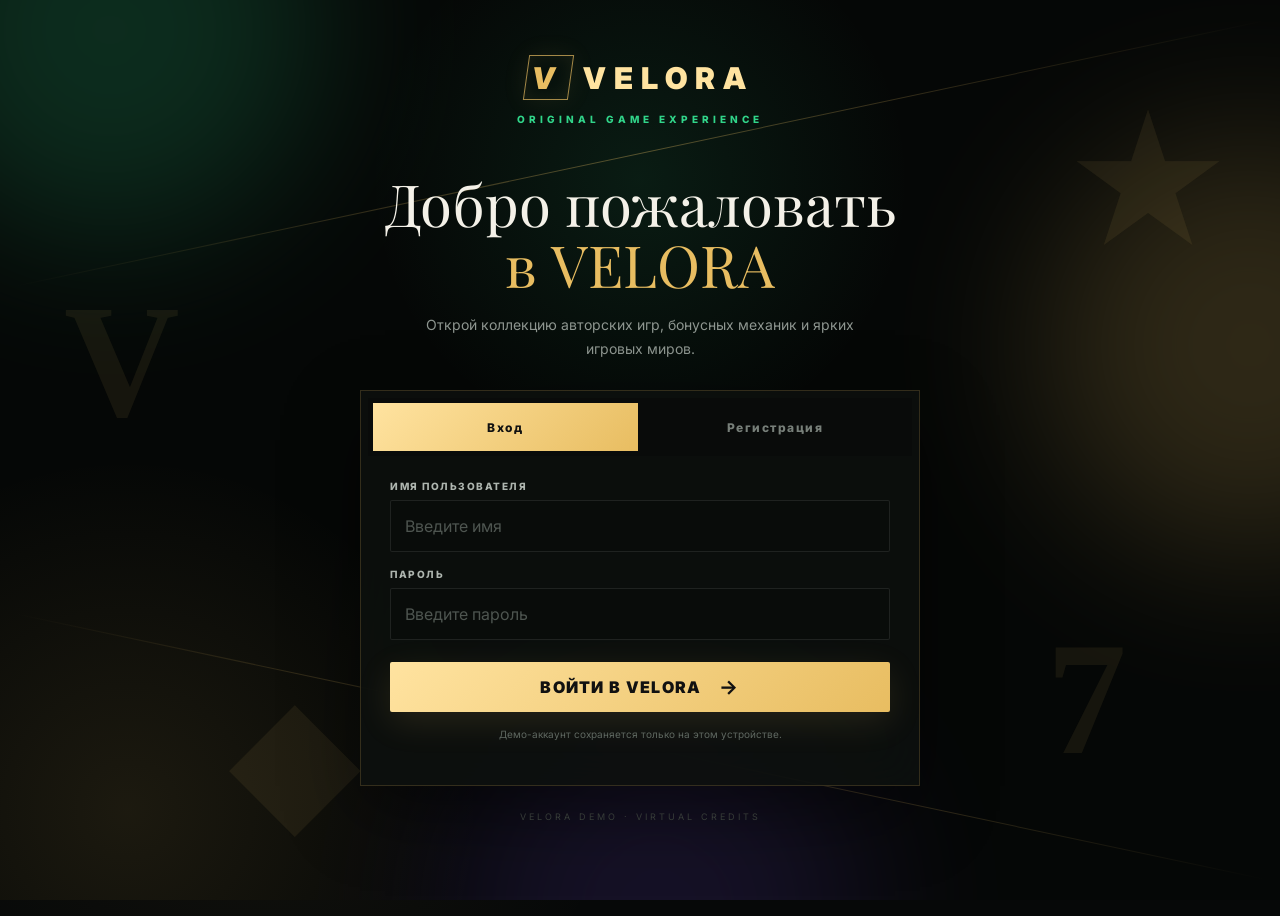
==== commit 830b86a3: "Add files via upload" ====
--- a/index.html
+++ b/index.html
@@ -1,11 +1,17 @@
+```html
 <!DOCTYPE html>
-<html lang="uk">
+<html lang="ru">
 <head>
     <meta charset="UTF-8">
     <meta name="viewport" content="width=device-width, initial-scale=1.0, maximum-scale=1.0, user-scalable=no">
-    <meta name="theme-color" content="#070908">
-    <meta name="apple-mobile-web-app-capable" content="yes">
-    <title>VELORA — Original Casino Games</title>
+    <meta name="theme-color" content="#070909">
+    <meta name="description" content="VELORA — original casino game experience">
+    <title>VELORA</title>
+
+    <link rel="preconnect" href="https://fonts.googleapis.com">
+    <link rel="preconnect" href="https://fonts.gstatic.com" crossorigin>
+    <link href="https://fonts.googleapis.com/css2?family=Inter:wght@400;500;600;700;800;900&family=Playfair+Display:wght@700;800;900&display=swap" rel="stylesheet">
+
     <link rel="stylesheet" href="style.css">
 </head>
 
@@ -13,1068 +19,730 @@
 
 <div id="app">
 
-    <!-- BACKGROUND -->
-    <div class="ambient ambient-one"></div>
-    <div class="ambient ambient-two"></div>
-    <div class="ambient ambient-three"></div>
-
-    <!-- HEADER -->
-    <header class="site-header">
-        <div class="header-inner">
-
-            <a class="brand" href="#home" data-route="home">
-                <span class="brand-mark">
-                    <span class="brand-mark-inner">V</span>
-                </span>
-                <span class="brand-text">
-                    <strong>VELORA</strong>
-                    <small>ORIGINALS</small>
-                </span>
-            </a>
-
-            <nav class="desktop-nav">
-                <a href="#home" data-route="home">Головна</a>
-                <a href="#games" data-route="games">Ігри</a>
-                <a href="#bonuses" data-route="bonuses">Бонуси</a>
-                <a href="#support" data-route="support">Підтримка</a>
-            </nav>
-
-            <div class="header-right">
-
-                <div class="balance-box" id="headerBalance">
-                    <span class="balance-label">БАЛАНС</span>
-                    <strong><span id="balanceValue">10 000</span></strong>
-                    <span class="balance-currency">VC</span>
-                </div>
-
-                <div class="auth-buttons" id="guestButtons">
-                    <a href="#login" class="btn btn-dark">Вхід</a>
-                    <a href="#register" class="btn btn-gold">Реєстрація</a>
-                </div>
-
-                <div class="profile-area hidden" id="profileArea">
-                    <button class="profile-button" id="profileButton">
-                        <span class="profile-avatar" id="profileAvatar">V</span>
-                        <span class="profile-name" id="profileName">Player</span>
-                        <span class="profile-arrow">⌄</span>
-                    </button>
-
-                    <div class="profile-menu" id="profileMenu">
-                        <div class="profile-menu-head">
-                            <span class="profile-avatar large" id="menuAvatar">V</span>
-                            <div>
-                                <strong id="menuName">Player</strong>
-                                <small>VELORA PLAYER</small>
-                            </div>
-                        </div>
-
-                        <div class="profile-menu-balance">
-                            <span>Баланс</span>
-                            <strong><span id="menuBalance">10 000</span> VC</strong>
-                        </div>
-
-                        <button id="logoutButton" class="menu-logout">Вийти</button>
-                    </div>
-                </div>
-
-                <button class="mobile-menu-button" id="mobileMenuButton">
-                    <span></span>
-                    <span></span>
-                    <span></span>
+    <!-- =========================
+         AUTH SCREEN
+    ========================== -->
+
+    <section id="authScreen" class="auth-screen">
+
+        <div class="auth-background">
+            <div class="light-orb orb-one"></div>
+            <div class="light-orb orb-two"></div>
+            <div class="light-orb orb-three"></div>
+
+            <div class="casino-line line-one"></div>
+            <div class="casino-line line-two"></div>
+
+            <div class="floating-symbol symbol-one">V</div>
+            <div class="floating-symbol symbol-two">★</div>
+            <div class="floating-symbol symbol-three">7</div>
+            <div class="floating-symbol symbol-four">◆</div>
+        </div>
+
+        <div class="auth-content">
+
+            <div class="brand-large">
+                <span class="brand-v">V</span>
+                <span>VELORA</span>
+            </div>
+
+            <div class="brand-subtitle">
+                ORIGINAL GAME EXPERIENCE
+            </div>
+
+            <div class="welcome-title">
+                Добро пожаловать
+                <span>в VELORA</span>
+            </div>
+
+            <div class="welcome-text">
+                Открой коллекцию авторских игр,
+                бонусных механик и ярких игровых миров.
+            </div>
+
+            <div class="auth-card">
+
+                <div class="auth-tabs">
+                    <button id="loginTab" class="auth-tab active">
+                        Вход
+                    </button>
+
+                    <button id="registerTab" class="auth-tab">
+                        Регистрация
+                    </button>
+                </div>
+
+                <!-- LOGIN -->
+
+                <form id="loginForm" class="auth-form">
+
+                    <div class="input-group">
+                        <label>Имя пользователя</label>
+                        <input
+                            id="loginName"
+                            type="text"
+                            autocomplete="username"
+                            placeholder="Введите имя"
+                            required
+                        >
+                    </div>
+
+                    <div class="input-group">
+                        <label>Пароль</label>
+                        <input
+                            id="loginPassword"
+                            type="password"
+                            autocomplete="current-password"
+                            placeholder="Введите пароль"
+                            required
+                        >
+                    </div>
+
+                    <button class="primary-button auth-submit" type="submit">
+                        <span>ВОЙТИ В VELORA</span>
+                        <b>→</b>
+                    </button>
+
+                    <div class="auth-note">
+                        Демо-аккаунт сохраняется только на этом устройстве.
+                    </div>
+
+                </form>
+
+                <!-- REGISTER -->
+
+                <form id="registerForm" class="auth-form hidden">
+
+                    <div class="input-group">
+                        <label>Имя пользователя</label>
+                        <input
+                            id="registerName"
+                            type="text"
+                            autocomplete="username"
+                            placeholder="Придумайте имя"
+                            required
+                            minlength="3"
+                        >
+                    </div>
+
+                    <div class="input-group">
+                        <label>Пароль</label>
+                        <input
+                            id="registerPassword"
+                            type="password"
+                            autocomplete="new-password"
+                            placeholder="Минимум 4 символа"
+                            required
+                            minlength="4"
+                        >
+                    </div>
+
+                    <div class="input-group">
+                        <label>Повторите пароль</label>
+                        <input
+                            id="registerPassword2"
+                            type="password"
+                            autocomplete="new-password"
+                            placeholder="Повторите пароль"
+                            required
+                            minlength="4"
+                        >
+                    </div>
+
+                    <button class="primary-button auth-submit" type="submit">
+                        <span>СОЗДАТЬ АККАУНТ</span>
+                        <b>→</b>
+                    </button>
+
+                    <div class="auth-note">
+                        После регистрации вы получите стартовый баланс.
+                    </div>
+
+                </form>
+
+            </div>
+
+            <div class="auth-footer">
+                VELORA DEMO · VIRTUAL CREDITS
+            </div>
+
+        </div>
+
+    </section>
+
+
+    <!-- =========================
+         MAIN APPLICATION
+    ========================== -->
+
+    <main id="mainApp" class="main-app hidden">
+
+        <!-- HEADER -->
+
+        <header class="site-header">
+
+            <div class="header-inner">
+
+                <button class="brand" id="brandButton">
+                    <span class="brand-mark">V</span>
+                    <span class="brand-name">VELORA</span>
                 </button>
 
-            </div>
-        </div>
-
-        <div class="mobile-nav" id="mobileNav">
-            <a href="#home" data-route="home">Головна</a>
-            <a href="#games" data-route="games">Ігри</a>
-            <a href="#bonuses" data-route="bonuses">Бонуси</a>
-            <a href="#support" data-route="support">Підтримка</a>
-            <a href="#login" id="mobileLoginLink">Вхід</a>
-        </div>
-    </header>
-
-
-    <!-- MAIN -->
-    <main>
+                <nav class="desktop-nav">
+                    <button data-page="home" class="nav-item active">
+                        Главная
+                    </button>
+
+                    <button data-page="games" class="nav-item">
+                        Игры
+                    </button>
+
+                    <button data-page="bonuses" class="nav-item">
+                        Бонусы
+                    </button>
+
+                    <button data-page="support" class="nav-item">
+                        Поддержка
+                    </button>
+                </nav>
+
+                <div class="header-right">
+
+                    <div class="balance-box">
+                        <span class="balance-label">БАЛАНС</span>
+                        <strong id="headerBalance">10 000</strong>
+                        <span class="currency">VC</span>
+                    </div>
+
+                    <button id="profileButton" class="profile-button">
+                        <span class="profile-avatar">V</span>
+                        <span id="profileName">Игрок</span>
+                    </button>
+
+                    <button id="logoutButton" class="logout-button">
+                        Выйти
+                    </button>
+
+                </div>
+
+            </div>
+
+        </header>
+
 
         <!-- HOME -->
-        <section class="page active" id="page-home">
-
-            <section class="hero">
-                <div class="hero-content">
+
+        <section id="page-home" class="page active-page">
+
+            <div class="hero-section">
+
+                <div class="hero-copy">
 
                     <div class="eyebrow">
-                        <span class="eyebrow-dot"></span>
+                        <span></span>
                         VELORA ORIGINALS
                     </div>
 
                     <h1>
-                        Грай у світи,
-                        <span>створені для тебе.</span>
+                        Играй.
+                        <span>Выигрывай.</span>
+                        Открывай мир VELORA.
                     </h1>
 
                     <p>
-                        Авторські ігри VELORA з яскравими світами,
-                        сучасною анімацією та атмосферою мобільного
-                        ігрового застосунку.
+                        Авторские игровые миры, созданные специально
+                        для VELORA. Яркая графика, динамика и собственная
+                        атмосфера каждой игры.
                     </p>
 
                     <div class="hero-actions">
-                        <a href="#games" class="btn btn-gold btn-large">
-                            Переглянути ігри
-                            <span>→</span>
-                        </a>
-
-                        <a href="#register" class="btn btn-outline btn-large">
-                            Створити акаунт
-                        </a>
+
+                        <button class="primary-button" data-page="games">
+                            ОТКРЫТЬ ИГРЫ
+                            <b>→</b>
+                        </button>
+
+                        <button class="secondary-button" data-page="bonuses">
+                            БОНУСЫ
+                        </button>
+
                     </div>
 
                     <div class="hero-stats">
+
                         <div>
                             <strong>03</strong>
                             <span>ORIGINAL GAMES</span>
                         </div>
+
                         <div>
                             <strong>24/7</strong>
-                            <span>VELORA WORLD</span>
-                        </div>
+                            <span>GAME ACCESS</span>
+                        </div>
+
                         <div>
                             <strong>100%</strong>
-                            <span>VIRTUAL PLAY</span>
-                        </div>
-                    </div>
-
-                </div>
-
-                <div class="hero-showcase">
-
-                    <div class="hero-orbit orbit-one"></div>
-                    <div class="hero-orbit orbit-two"></div>
-
-                    <div class="hero-card-back back-one"></div>
-                    <div class="hero-card-back back-two"></div>
-
-                    <div class="hero-game-card">
-
-                        <div class="hero-game-top">
-                            <span>FEATURED GAME</span>
-                            <span class="live-pill">
-                                <i></i>
-                                LIVE
-                            </span>
-                        </div>
-
-                        <div class="hero-art hero-art-olympus">
-                            <div class="sun-core"></div>
-                            <div class="cloud cloud-a"></div>
-                            <div class="cloud cloud-b"></div>
-
-                            <div class="temple">
-                                <div class="pillar p1"></div>
-                                <div class="pillar p2"></div>
-                                <div class="pillar p3"></div>
-                                <div class="pillar p4"></div>
-                                <div class="temple-roof"></div>
-                                <div class="temple-glow"></div>
+                            <span>VIRTUAL DEMO</span>
+                        </div>
+
+                    </div>
+
+                </div>
+
+                <div class="hero-art">
+
+                    <div class="hero-glow"></div>
+
+                    <div class="hero-machine">
+
+                        <div class="machine-top">
+                            VELORA ORIGINAL
+                        </div>
+
+                        <div class="machine-screen">
+
+                            <div class="mini-reel">
+                                <div class="mini-symbol gold">7</div>
+                                <div class="mini-symbol">V</div>
+                                <div class="mini-symbol purple">◆</div>
                             </div>
 
-                            <div class="lightning lightning-a"></div>
-                            <div class="lightning lightning-b"></div>
-
-                            <div class="hero-title-art">
-                                <small>VELORA</small>
-                                <strong>OLYMPUS</strong>
-                                <em>FATE</em>
+                            <div class="mini-reel">
+                                <div class="mini-symbol purple">◆</div>
+                                <div class="mini-symbol gold">★</div>
+                                <div class="mini-symbol">V</div>
                             </div>
-                        </div>
-
-                        <div class="hero-game-bottom">
-                            <div>
-                                <small>VOLATILITY</small>
-                                <strong>HIGH</strong>
+
+                            <div class="mini-reel">
+                                <div class="mini-symbol">V</div>
+                                <div class="mini-symbol gold">7</div>
+                                <div class="mini-symbol purple">◆</div>
                             </div>
 
-                            <div>
-                                <small>MAX WIN</small>
-                                <strong>5 000×</strong>
-                            </div>
-
-                            <button class="mini-play" data-game="olympus">
-                                PLAY
-                            </button>
-                        </div>
-
-                    </div>
-                </div>
-            </section>
-
-
-            <!-- FEATURED -->
-            <section class="section">
+                        </div>
+
+                        <div class="machine-bottom">
+                            <span></span>
+                            <strong>VELORA</strong>
+                            <span></span>
+                        </div>
+
+                    </div>
+
+                </div>
+
+            </div>
+
+
+            <div class="section-container">
+
                 <div class="section-heading">
+
                     <div>
-                        <span class="section-kicker">EXPLORE</span>
-                        <h2>Світ VELORA</h2>
-                    </div>
-                    <a href="#games" class="text-link">Всі ігри <span>→</span></a>
-                </div>
-
-                <div class="featured-grid">
-
-                    <article class="feature-card feature-candy">
-                        <div class="feature-art">
-                            <div class="candy-moon"></div>
-                            <div class="candy-cloud c1"></div>
-                            <div class="candy-cloud c2"></div>
-                            <div class="candy-castle">
-                                <span></span>
-                                <span></span>
-                                <span></span>
-                            </div>
-                            <div class="candy-stars">
-                                <i></i><i></i><i></i><i></i>
-                            </div>
-                        </div>
-
-                        <div class="feature-info">
-                            <div>
-                                <span>ORIGINAL</span>
-                                <h3>Candy Kingdom</h3>
-                                <p>Солодке королівство великих комбінацій.</p>
-                            </div>
-                            <button class="round-play" data-game="candy">→</button>
-                        </div>
-                    </article>
-
-
-                    <article class="feature-card feature-jungle">
-                        <div class="feature-art">
-                            <div class="jungle-sun"></div>
-                            <div class="jungle-mountain m1"></div>
-                            <div class="jungle-mountain m2"></div>
-                            <div class="jungle-leaf l1"></div>
-                            <div class="jungle-leaf l2"></div>
-                            <div class="jungle-leaf l3"></div>
-
-                            <div class="gorilla">
-                                <div class="gorilla-head"></div>
-                                <div class="gorilla-body"></div>
-                                <div class="gorilla-arm arm-left"></div>
-                                <div class="gorilla-arm arm-right"></div>
-                            </div>
-                        </div>
-
-                        <div class="feature-info">
-                            <div>
-                                <span>ORIGINAL</span>
-                                <h3>Jungle Fortune</h3>
-                                <p>Джунглі, скарби та дикі множники.</p>
-                            </div>
-                            <button class="round-play" data-game="jungle">→</button>
-                        </div>
-                    </article>
-
-                </div>
-            </section>
-
-
-            <!-- PROMO -->
-            <section class="promo-banner">
-                <div class="promo-lines"></div>
-                <div class="promo-content">
-                    <span class="section-kicker">VELORA BONUS CLUB</span>
-                    <h2>Твоя гра. Твій прогрес.</h2>
+                        <span class="section-label">FEATURED</span>
+                        <h2>Популярные игры</h2>
+                    </div>
+
+                    <button class="text-button" data-page="games">
+                        Все игры →
+                    </button>
+
+                </div>
+
+                <div id="featuredGames" class="game-grid"></div>
+
+            </div>
+
+        </section>
+
+
+        <!-- GAMES -->
+
+        <section id="page-games" class="page">
+
+            <div class="page-heading">
+
+                <div>
+                    <span class="section-label">VELORA ORIGINALS</span>
+                    <h2>Игры</h2>
                     <p>
-                        Створюй профіль, збирай бонуси та відкривай
-                        нові рівні VELORA.
+                        Три игровых мира. Три атмосферы.
+                        Один VELORA.
                     </p>
-                    <a href="#bonuses" class="btn btn-gold">Переглянути бонуси</a>
-                </div>
-
-                <div class="promo-orb">
-                    <div class="orb-ring"></div>
-                    <div class="orb-core">V</div>
-                </div>
-            </section>
+                </div>
+
+            </div>
+
+            <div id="allGames" class="game-grid large"></div>
 
         </section>
 
 
-        <!-- GAMES -->
-        <section class="page" id="page-games">
-
-            <div class="inner-page">
+        <!-- BONUSES -->
+
+        <section id="page-bonuses" class="page">
+
+            <div class="page-heading">
+                <span class="section-label">REWARDS</span>
+                <h2>Бонусы VELORA</h2>
+                <p>
+                    Демонстрационная система бонусов для будущей платформы.
+                </p>
+            </div>
+
+            <div class="bonus-grid">
+
+                <article class="bonus-card bonus-main">
+
+                    <div class="bonus-icon">V</div>
+
+                    <div>
+                        <span class="bonus-small">WELCOME REWARD</span>
+                        <h3>Стартовый баланс</h3>
+                        <p>
+                            Каждый новый игрок получает виртуальный
+                            стартовый баланс для знакомства с играми.
+                        </p>
+                    </div>
+
+                    <strong class="bonus-number">10 000 VC</strong>
+
+                </article>
+
+                <article class="bonus-card">
+
+                    <span class="bonus-small">LEVEL 01</span>
+                    <h3>VELORA START</h3>
+                    <p>
+                        Начни с любой оригинальной игры
+                        и познакомься с механиками платформы.
+                    </p>
+
+                    <button class="secondary-button" data-page="games">
+                        ИГРАТЬ
+                    </button>
+
+                </article>
+
+                <article class="bonus-card">
+
+                    <span class="bonus-small">FUTURE</span>
+                    <h3>VIP SYSTEM</h3>
+                    <p>
+                        Будущая система уровней, наград
+                        и персональных предложений.
+                    </p>
+
+                    <div class="locked-badge">
+                        COMING SOON
+                    </div>
+
+                </article>
+
+            </div>
+
+        </section>
+
+
+        <!-- SUPPORT -->
+
+        <section id="page-support" class="page">
+
+            <div class="support-layout">
 
                 <div class="page-heading">
-                    <div>
-                        <span class="section-kicker">VELORA ORIGINALS</span>
-                        <h1>Наші ігри</h1>
-                        <p>
-                            Три різні світи. Одна VELORA атмосфера.
-                        </p>
-                    </div>
-
-                    <div class="game-filter">
-                        <button class="filter active" data-filter="all">Всі</button>
-                        <button class="filter" data-filter="high">High Volatility</button>
-                        <button class="filter" data-filter="medium">Medium</button>
-                    </div>
-                </div>
-
-
-                <div class="games-grid">
-
-                    <!-- CANDY -->
-                    <article class="game-tile" data-volatility="medium">
-                        <div class="game-cover cover-candy">
-
-                            <div class="cover-top">
-                                <span>VELORA ORIGINAL</span>
-                                <b>5 × 3</b>
-                            </div>
-
-                            <div class="candy-cover-scene">
-                                <div class="big-candy c-red"></div>
-                                <div class="big-candy c-blue"></div>
-                                <div class="big-candy c-yellow"></div>
-                                <div class="candy-house">
-                                    <div class="house-roof"></div>
-                                    <div class="house-body"></div>
-                                </div>
-                                <div class="floating-spark s1"></div>
-                                <div class="floating-spark s2"></div>
-                                <div class="floating-spark s3"></div>
-                            </div>
-
-                            <div class="cover-logo">
-                                <small>VELORA</small>
-                                <strong>CANDY</strong>
-                                <em>KINGDOM</em>
-                            </div>
-
-                            <button class="cover-play" data-game="candy">
-                                ГРАТИ
-                            </button>
-                        </div>
-
-                        <div class="game-tile-info">
-                            <div>
-                                <h3>Candy Kingdom</h3>
-                                <p>Каскадні комбінації · x5000</p>
-                            </div>
-                            <span class="volatility medium">MEDIUM</span>
-                        </div>
-                    </article>
-
-
-                    <!-- OLYMPUS -->
-                    <article class="game-tile" data-volatility="high">
-                        <div class="game-cover cover-olympus">
-
-                            <div class="cover-top">
-                                <span>VELORA ORIGINAL</span>
-                                <b>6 × 5</b>
-                            </div>
-
-                            <div class="olympus-cover-scene">
-                                <div class="cover-sun"></div>
-                                <div class="cover-cloud oc1"></div>
-                                <div class="cover-cloud oc2"></div>
-
-                                <div class="cover-temple">
-                                    <div class="ct-roof"></div>
-                                    <i></i><i></i><i></i><i></i>
-                                    <div class="ct-floor"></div>
-                                </div>
-
-                                <div class="cover-bolt cb1"></div>
-                                <div class="cover-bolt cb2"></div>
-                            </div>
-
-                            <div class="cover-logo">
-                                <small>VELORA</small>
-                                <strong>OLYMPUS</strong>
-                                <em>FATE</em>
-                            </div>
-
-                            <button class="cover-play" data-game="olympus">
-                                ГРАТИ
-                            </button>
-                        </div>
-
-                        <div class="game-tile-info">
-                            <div>
-                                <h3>Olympus Fate</h3>
-                                <p>Множники · бонусна гра · x5000</p>
-                            </div>
-                            <span class="volatility high">HIGH</span>
-                        </div>
-                    </article>
-
-
-                    <!-- JUNGLE -->
-                    <article class="game-tile" data-volatility="high">
-                        <div class="game-cover cover-jungle">
-
-                            <div class="cover-top">
-                                <span>VELORA ORIGINAL</span>
-                                <b>6 × 4</b>
-                            </div>
-
-                            <div class="jungle-cover-scene">
-                                <div class="jc-sun"></div>
-                                <div class="jc-mountain jm1"></div>
-                                <div class="jc-mountain jm2"></div>
-                                <div class="jc-leaf jl1"></div>
-                                <div class="jc-leaf jl2"></div>
-
-                                <div class="cover-gorilla">
-                                    <div class="cg-head"></div>
-                                    <div class="cg-body"></div>
-                                    <div class="cg-arm cga1"></div>
-                                    <div class="cg-arm cga2"></div>
-                                </div>
-
-                                <div class="gold-chest">
-                                    <div></div>
-                                </div>
-                            </div>
-
-                            <div class="cover-logo">
-                                <small>VELORA</small>
-                                <strong>JUNGLE</strong>
-                                <em>FORTUNE</em>
-                            </div>
-
-                            <button class="cover-play" data-game="jungle">
-                                ГРАТИ
-                            </button>
-                        </div>
-
-                        <div class="game-tile-info">
-                            <div>
-                                <h3>Jungle Fortune</h3>
-                                <p>Wild символи · множники · x3000</p>
-                            </div>
-                            <span class="volatility high">HIGH</span>
-                        </div>
-                    </article>
-
-                </div>
-
-
-                <div class="game-note">
-                    <div class="note-icon">V</div>
-                    <div>
-                        <strong>VELORA ORIGINALS</strong>
-                        <p>
-                            Усі ігри в цьому режимі використовують віртуальні
-                            кредити VC. Реальні ставки та платежі не підключені.
-                        </p>
-                    </div>
-                </div>
+                    <span class="section-label">SUPPORT</span>
+                    <h2>Поддержка</h2>
+                    <p>
+                        Возникли проблемы со входом или аккаунтом?
+                        Оставьте сообщение.
+                    </p>
+                </div>
+
+                <form id="supportForm" class="support-card">
+
+                    <div class="input-group">
+                        <label>Ваше имя</label>
+                        <input id="supportName" type="text" placeholder="Имя">
+                    </div>
+
+                    <div class="input-group">
+                        <label>Сообщение</label>
+                        <textarea
+                            id="supportMessage"
+                            rows="5"
+                            placeholder="Опишите проблему..."
+                            required
+                        ></textarea>
+                    </div>
+
+                    <button class="primary-button" type="submit">
+                        ОТПРАВИТЬ СООБЩЕНИЕ
+                        <b>→</b>
+                    </button>
+
+                </form>
 
             </div>
 
         </section>
 
 
-        <!-- BONUSES -->
-        <section class="page" id="page-bonuses">
-
-            <div class="inner-page">
-
-                <div class="page-heading centered">
-                    <span class="section-kicker">VELORA CLUB</span>
-                    <h1>Бонуси</h1>
-                    <p>
-                        Розвивай свій профіль та отримуй нові віртуальні нагороди.
-                    </p>
-                </div>
-
-                <div class="bonus-grid">
-
-                    <article class="bonus-card featured-bonus">
-                        <div class="bonus-icon">
-                            <div class="bonus-gem"></div>
-                        </div>
-
-                        <span>WELCOME REWARD</span>
-                        <h2>+10 000 VC</h2>
-                        <p>
-                            Стартовий віртуальний баланс для нових гравців VELORA.
-                        </p>
-
-                        <button class="btn btn-gold" id="claimWelcome">
-                            Отримати бонус
-                        </button>
-
-                        <small id="welcomeStatus">
-                            Доступний один раз на акаунт
-                        </small>
-                    </article>
-
-
-                    <article class="bonus-card">
-                        <div class="bonus-number">01</div>
-                        <span>LEVEL SYSTEM</span>
-                        <h2>Новий рівень</h2>
-                        <p>
-                            Грай у VELORA Originals та накопичуй прогрес профілю.
-                        </p>
-                        <div class="progress">
-                            <span id="levelProgress"></span>
-                        </div>
-                        <small id="levelText">Рівень 1 · 0 XP</small>
-                    </article>
-
-
-                    <article class="bonus-card">
-                        <div class="bonus-number">02</div>
-                        <span>DAILY DROP</span>
-                        <h2>Щоденний бонус</h2>
-                        <p>
-                            Повертайся щодня та отримуй невелику кількість VC.
-                        </p>
-                        <button class="btn btn-outline" id="dailyBonus">
-                            Забрати
-                        </button>
-                        <small id="dailyStatus">Доступний сьогодні</small>
-                    </article>
-
-                </div>
-
-            </div>
-
-        </section>
-
-
-        <!-- SUPPORT -->
-        <section class="page" id="page-support">
-
-            <div class="inner-page support-page">
-
-                <div class="support-intro">
-                    <span class="section-kicker">VELORA CARE</span>
-                    <h1>Підтримка</h1>
-                    <p>
-                        Якщо виникли проблеми з входом, профілем або грою —
-                        напиши нам повідомлення.
-                    </p>
-
-                    <div class="support-features">
-                        <div>
-                            <strong>01</strong>
-                            <span>Акаунт</span>
-                        </div>
-                        <div>
-                            <strong>02</strong>
-                            <span>Ігри</span>
-                        </div>
-                        <div>
-                            <strong>03</strong>
-                            <span>Інше</span>
-                        </div>
-                    </div>
-                </div>
-
-
-                <form class="support-form" id="supportForm">
-
-                    <div class="form-row">
-                        <label>
-                            Ім'я
-                            <input type="text" id="supportName" required placeholder="Твоє ім'я">
-                        </label>
-
-                        <label>
-                            Email
-                            <input type="email" id="supportEmail" required placeholder="you@example.com">
-                        </label>
-                    </div>
-
-                    <label>
-                        Тема
-                        <select id="supportTopic">
-                            <option>Проблема з входом</option>
-                            <option>Проблема з профілем</option>
-                            <option>Проблема з грою</option>
-                            <option>Інше питання</option>
-                        </select>
-                    </label>
-
-                    <label>
-                        Повідомлення
-                        <textarea id="supportMessage" required placeholder="Опиши проблему..."></textarea>
-                    </label>
-
-                    <button type="submit" class="btn btn-gold btn-large">
-                        Відправити повідомлення
-                        <span>→</span>
-                    </button>
-
-                    <p class="form-note">
-                        Це демонстраційна форма. Для реального надсилання
-                        потрібен серверний backend.
-                    </p>
-
-                </form>
-
-            </div>
-
-        </section>
-
-
-        <!-- LOGIN -->
-        <section class="page auth-page" id="page-login">
-
-            <div class="auth-layout">
-
-                <div class="auth-visual login-visual">
-                    <div class="auth-visual-content">
-                        <span class="section-kicker">WELCOME TO VELORA</span>
-                        <h1>Твій світ<br><span>починається тут.</span></h1>
-                        <p>
-                            Увійди до профілю та продовжуй свій прогрес.
-                        </p>
-
-                        <div class="auth-orb">
-                            <div class="auth-orb-inner">V</div>
-                        </div>
-                    </div>
-                </div>
-
-
-                <div class="auth-panel">
-
-                    <a href="#home" class="auth-back">← На головну</a>
-
-                    <div class="auth-brand">
-                        <span class="brand-mark">
-                            <span class="brand-mark-inner">V</span>
-                        </span>
-                        <strong>VELORA</strong>
-                    </div>
-
-                    <span class="section-kicker">PLAYER ACCESS</span>
-                    <h2>Вхід</h2>
-                    <p class="auth-subtitle">
-                        Увійди до свого VELORA профілю.
-                    </p>
-
-                    <form id="loginForm">
-
-                        <label>
-                            Email
-                            <input type="email" id="loginEmail" required autocomplete="email" placeholder="you@example.com">
-                        </label>
-
-                        <label>
-                            Пароль
-                            <div class="password-field">
-                                <input type="password" id="loginPassword" required autocomplete="current-password" placeholder="••••••••">
-                                <button type="button" class="show-password" data-target="loginPassword">SHOW</button>
-                            </div>
-                        </label>
-
-                        <div class="form-options">
-                            <label class="checkbox-label">
-                                <input type="checkbox" id="rememberLogin">
-                                <span>Запам'ятати</span>
-                            </label>
-
-                            <button type="button" class="forgot-button" id="forgotPassword">
-                                Забули пароль?
-                            </button>
-                        </div>
-
-                        <button class="btn btn-gold btn-large auth-submit" type="submit">
-                            Увійти
-                            <span>→</span>
-                        </button>
-
-                    </form>
-
-                    <div class="auth-divider">
-                        <span>АБО</span>
-                    </div>
-
-                    <p class="auth-switch">
-                        Ще немає акаунта?
-                        <a href="#register">Створити профіль</a>
-                    </p>
-
-                </div>
-
-            </div>
-
-        </section>
-
-
-        <!-- REGISTER -->
-        <section class="page auth-page" id="page-register">
-
-            <div class="auth-layout">
-
-                <div class="auth-visual register-visual">
-                    <div class="auth-visual-content">
-                        <span class="section-kicker">JOIN VELORA</span>
-                        <h1>Створи свій<br><span>ігровий профіль.</span></h1>
-                        <p>
-                            Твій профіль, баланс та прогрес зберігатимуться
-                            на цьому пристрої.
-                        </p>
-
-                        <div class="register-points">
-                            <div>
-                                <span>01</span>
-                                <strong>10 000 VC</strong>
-                                <small>стартовий баланс</small>
-                            </div>
-                            <div>
-                                <span>02</span>
-                                <strong>3 ORIGINALS</strong>
-                                <small>доступні одразу</small>
-                            </div>
-                            <div>
-                                <span>03</span>
-                                <strong>VELORA CLUB</strong>
-                                <small>система прогресу</small>
-                            </div>
-                        </div>
-                    </div>
-                </div>
-
-
-                <div class="auth-panel">
-
-                    <a href="#home" class="auth-back">← На головну</a>
-
-                    <div class="auth-brand">
-                        <span class="brand-mark">
-                            <span class="brand-mark-inner">V</span>
-                        </span>
-                        <strong>VELORA</strong>
-                    </div>
-
-                    <span class="section-kicker">CREATE PLAYER</span>
-                    <h2>Реєстрація</h2>
-                    <p class="auth-subtitle">
-                        Створи профіль за кілька секунд.
-                    </p>
-
-                    <form id="registerForm">
-
-                        <label>
-                            Ім'я гравця
-                            <input type="text" id="registerName" required minlength="2" maxlength="18" placeholder="Наприклад, Alex">
-                        </label>
-
-                        <label>
-                            Email
-                            <input type="email" id="registerEmail" required autocomplete="email" placeholder="you@example.com">
-                        </label>
-
-                        <label>
-                            Пароль
-                            <div class="password-field">
-                                <input type="password" id="registerPassword" required minlength="6" autocomplete="new-password" placeholder="Мінімум 6 символів">
-                                <button type="button" class="show-password" data-target="registerPassword">SHOW</button>
-                            </div>
-                        </label>
-
-                        <label class="checkbox-label terms">
-                            <input type="checkbox" id="registerTerms" required>
-                            <span>
-                                Я погоджуюсь із правилами демонстраційної версії VELORA.
-                            </span>
-                        </label>
-
-                        <button class="btn btn-gold btn-large auth-submit" type="submit">
-                            Створити акаунт
-                            <span>→</span>
-                        </button>
-
-                    </form>
-
-                    <div class="auth-divider">
-                        <span>АБО</span>
-                    </div>
-
-                    <p class="auth-switch">
-                        Вже маєш акаунт?
-                        <a href="#login">Увійти</a>
-                    </p>
-
-                </div>
-
-            </div>
-
-        </section>
+        <!-- MOBILE NAV -->
+
+        <nav class="mobile-nav">
+
+            <button data-page="home" class="mobile-nav-item active">
+                <span class="mobile-icon">V</span>
+                <small>Главная</small>
+            </button>
+
+            <button data-page="games" class="mobile-nav-item">
+                <span class="mobile-icon">G</span>
+                <small>Игры</small>
+            </button>
+
+            <button data-page="bonuses" class="mobile-nav-item">
+                <span class="mobile-icon">+</span>
+                <small>Бонусы</small>
+            </button>
+
+            <button data-page="support" class="mobile-nav-item">
+                <span class="mobile-icon">?</span>
+                <small>Помощь</small>
+            </button>
+
+        </nav>
 
     </main>
 
 
-    <!-- MOBILE BOTTOM NAV -->
-    <nav class="mobile-bottom-nav">
-        <a href="#home" data-route="home">
-            <span class="nav-icon">⌂</span>
-            <small>Головна</small>
-        </a>
-
-        <a href="#games" data-route="games">
-            <span class="nav-icon">◆</span>
-            <small>Ігри</small>
-        </a>
-
-        <a href="#bonuses" data-route="bonuses">
-            <span class="nav-icon">✦</span>
-            <small>Бонуси</small>
-        </a>
-
-        <a href="#support" data-route="support">
-            <span class="nav-icon">?</span>
-            <small>Допомога</small>
-        </a>
-    </nav>
-
-
-    <!-- GAME MODAL -->
-    <div class="modal" id="gameModal">
-
-        <div class="game-shell">
-
-            <div class="game-header">
-
-                <div class="game-header-title">
-                    <button class="game-close" id="closeGame">×</button>
-
-                    <div>
-                        <span id="gameKicker">VELORA ORIGINAL</span>
-                        <h2 id="gameTitle">Candy Kingdom</h2>
-                    </div>
-                </div>
-
-                <div class="game-header-balance">
-                    <small>BALANCE</small>
-                    <strong><span id="gameBalance">10 000</span> VC</strong>
-                </div>
-
-            </div>
-
-
-            <div class="game-stage" id="gameStage">
-
-                <div class="game-sky" id="gameSky"></div>
-
-                <div class="game-logo">
-                    <small>VELORA</small>
-                    <strong id="gameLogoTitle">CANDY</strong>
-                    <em id="gameLogoSub">KINGDOM</em>
+    <!-- =========================
+         GAME SCREEN
+    ========================== -->
+
+    <section id="gameScreen" class="game-screen hidden">
+
+        <header class="game-header">
+
+            <button id="closeGame" class="game-back">
+                ← <span>Назад</span>
+            </button>
+
+            <div class="game-title-block">
+                <span id="gameCategory">VELORA ORIGINAL</span>
+                <h2 id="gameTitle">Candy Kingdom</h2>
+            </div>
+
+            <div class="game-balance">
+                <span>БАЛАНС</span>
+                <strong id="gameBalance">10 000 VC</strong>
+            </div>
+
+        </header>
+
+
+        <div class="game-wrapper">
+
+            <div class="game-info-bar">
+
+                <div>
+                    <span>BET</span>
+                    <strong id="currentBetLabel">100 VC</strong>
                 </div>
 
                 <div class="win-display">
                     <span>WIN</span>
-                    <strong id="winAmount">0.00</strong>
-                    <small>VC</small>
-                </div>
-
-
-                <div class="reels-wrap">
-
-                    <div class="reels" id="reels">
-
-                        <div class="reel">
-                            <div class="symbol"></div>
-                            <div class="symbol"></div>
-                            <div class="symbol"></div>
-                            <div class="symbol"></div>
-                            <div class="symbol"></div>
-                        </div>
-
-                        <div class="reel">
-                            <div class="symbol"></div>
-                            <div class="symbol"></div>
-                            <div class="symbol"></div>
-                            <div class="symbol"></div>
-                            <div class="symbol"></div>
-                        </div>
-
-                        <div class="reel">
-                            <div class="symbol"></div>
-                            <div class="symbol"></div>
-                            <div class="symbol"></div>
-                            <div class="symbol"></div>
-                            <div class="symbol"></div>
-                        </div>
-
-                        <div class="reel">
-                            <div class="symbol"></div>
-                            <div class="symbol"></div>
-                            <div class="symbol"></div>
-                            <div class="symbol"></div>
-                            <div class="symbol"></div>
-                        </div>
-
-                        <div class="reel">
-                            <div class="symbol"></div>
-                            <div class="symbol"></div>
-                            <div class="symbol"></div>
-                            <div class="symbol"></div>
-                            <div class="symbol"></div>
-                        </div>
-
-                        <div class="reel sixth-reel">
-                            <div class="symbol"></div>
-                            <div class="symbol"></div>
-                            <div class="symbol"></div>
-                            <div class="symbol"></div>
-                            <div class="symbol"></div>
-                        </div>
-
-                    </div>
-
-                    <div class="win-lines">
-                        <i></i>
-                        <i></i>
-                        <i></i>
-                    </div>
-
-                </div>
-
-
-                <div class="game-message" id="gameMessage">
-                    <span>Зроби свій перший spin</span>
-                </div>
-
-
-                <div class="game-particles" id="gameParticles"></div>
+                    <strong id="winAmount">0 VC</strong>
+                </div>
+
+                <div>
+                    <span>MODE</span>
+                    <strong id="gameModeLabel">NORMAL</strong>
+                </div>
+
+            </div>
+
+
+            <div id="slotMachine" class="slot-machine">
+
+                <div class="machine-frame">
+
+                    <div class="reel-area">
+
+                        <div class="payline"></div>
+
+                        <div class="reel" data-reel="0">
+                            <div class="symbol-cell"></div>
+                            <div class="symbol-cell"></div>
+                            <div class="symbol-cell"></div>
+                        </div>
+
+                        <div class="reel" data-reel="1">
+                            <div class="symbol-cell"></div>
+                            <div class="symbol-cell"></div>
+                            <div class="symbol-cell"></div>
+                        </div>
+
+                        <div class="reel" data-reel="2">
+                            <div class="symbol-cell"></div>
+                            <div class="symbol-cell"></div>
+                            <div class="symbol-cell"></div>
+                        </div>
+
+                        <div class="reel" data-reel="3">
+                            <div class="symbol-cell"></div>
+                            <div class="symbol-cell"></div>
+                            <div class="symbol-cell"></div>
+                        </div>
+
+                        <div class="reel" data-reel="4">
+                            <div class="symbol-cell"></div>
+                            <div class="symbol-cell"></div>
+                            <div class="symbol-cell"></div>
+                        </div>
+
+                    </div>
+
+                    <div class="machine-nameplate">
+                        <span>VELORA</span>
+                        <strong id="machineGameName">CANDY KINGDOM</strong>
+                    </div>
+
+                </div>
 
             </div>
 
 
             <div class="game-controls">
 
-                <div class="bet-control">
-                    <button id="betMinus">−</button>
-                    <div>
-                        <small>BET</small>
-                        <strong id="betValue">50</strong>
-                        <span>VC</span>
-                    </div>
-                    <button id="betPlus">+</button>
-                </div>
-
-                <div class="spin-area">
-                    <button class="spin-button" id="spinButton">
-                        <span class="spin-ring"></span>
-                        <strong>SPIN</strong>
-                        <small id="spinCost">50 VC</small>
-                    </button>
-                </div>
-
-                <div class="game-actions">
+                <div class="bet-controls">
+
+                    <button id="betMinus" class="round-control">−</button>
+
+                    <div class="bet-value">
+                        <span>СТАВКА</span>
+                        <strong id="betValue">100</strong>
+                    </div>
+
+                    <button id="betPlus" class="round-control">+</button>
+
+                </div>
+
+                <button id="spinButton" class="spin-button">
+                    <span class="spin-ring"></span>
+                    <strong>SPIN</strong>
+                    <small>ИГРАТЬ</small>
+                </button>
+
+                <div class="extra-controls">
+
                     <button id="autoButton" class="control-button">
                         <strong>AUTO</strong>
-                        <small id="autoText">OFF</small>
+                        <small>OFF</small>
                     </button>
 
                     <button id="turboButton" class="control-button">
                         <strong>TURBO</strong>
-                        <small id="turboText">OFF</small>
-                    </button>
-
-                    <button id="paytableButton" class="control-button">
-                        <strong>INFO</strong>
-                        <small>PAYTABLE</small>
-                    </button>
-                </div>
+                        <small>OFF</small>
+                    </button>
+
+                </div>
+
+            </div>
+
+
+            <div class="game-bottom">
+
+                <button id="paytableButton" class="game-link">
+                    PAYTABLE
+                </button>
+
+                <div id="gameMessage" class="game-message">
+                    Сделайте ставку и нажмите SPIN
+                </div>
+
+                <button id="soundButton" class="game-link">
+                    SOUND ON
+                </button>
 
             </div>
 
         </div>
+
+    </section>
+
+
+    <!-- =========================
+         PAYTABLE
+    ========================== -->
+
+    <div id="paytableModal" class="modal-overlay hidden">
+
+        <div class="modal-card">
+
+            <button class="modal-close" id="closePaytable">×</button>
+
+            <span class="section-label">GAME INFO</span>
+            <h2>Таблица выплат</h2>
+
+            <div id="paytableContent" class="paytable-content"></div>
+
+        </div>
+
     </div>
 
 
-    <!-- PAYTABLE -->
-    <div class="modal small-modal" id="paytableModal">
-
-        <div class="info-modal">
-
-            <button class="modal-close" id="closePaytable">×</button>
-
-            <span class="section-kicker">VELORA ORIGINALS</span>
-            <h2 id="paytableTitle">Paytable</h2>
-
-            <p id="paytableDescription">
-                Комбінації символів.
-            </p>
-
-            <div class="paytable-list" id="paytableList"></div>
-
-            <div class="paytable-rules">
-                <div>
-                    <strong>5×3 / 6×5</strong>
-                    <span>REELS</span>
-                </div>
-                <div>
-                    <strong>VIRTUAL</strong>
-                    <span>CREDITS</span>
-                </div>
-                <div>
-                    <strong>RANDOM</strong>
-                    <span>RESULT</span>
-                </div>
-            </div>
+    <!-- =========================
+         PROFILE MODAL
+    ========================== -->
+
+    <div id="profileModal" class="modal-overlay hidden">
+
+        <div class="modal-card profile-card">
+
+            <button class="modal-close" id="closeProfile">×</button>
+
+            <div class="profile-big-avatar">V</div>
+
+            <span class="section-label">PLAYER PROFILE</span>
+
+            <h2 id="profileModalName">Игрок</h2>
+
+            <div class="profile-stat">
+                <span>Баланс</span>
+                <strong id="profileModalBalance">10 000 VC</strong>
+            </div>
+
+            <div class="profile-stat">
+                <span>Игры</span>
+                <strong id="profileGamesPlayed">0</strong>
+            </div>
+
+            <div class="profile-stat">
+                <span>Всего выиграно</span>
+                <strong id="profileTotalWin">0 VC</strong>
+            </div>
+
+            <button id="profileLogout" class="secondary-button full-button">
+                ВЫЙТИ ИЗ АККАУНТА
+            </button>
 
         </div>
+
     </div>
 
 
-    <!-- WELCOME -->
-    <div class="welcome-overlay" id="welcomeOverlay">
-
-        <div class="welcome-card">
-
-            <div class="welcome-mark">
-                <span>V</span>
-            </div>
-
-            <span class="section-kicker">WELCOME</span>
-
-            <h2>Ласкаво просимо<br>до <span>VELORA.</span></h2>
-
-            <p>
-                Досліджуй оригінальні світи та грай
-                у демо-режимі з віртуальними VC.
-            </p>
-
-            <div class="welcome-actions">
-                <a href="#games" class="btn btn-gold" id="welcomePlay">Перейти до ігор</a>
-                <button class="btn btn-dark" id="closeWelcome">Закрити</button>
-            </div>
-
-        </div>
-
+    <!-- TOAST -->
+
+    <div id="toast" class="toast">
+        <span id="toastText"></span>
     </div>
 
-
-    <!-- TOAST -->
-    <div class="toast" id="toast">
-        <span class="toast-line"></span>
-        <div>
-            <strong id="toastTitle">VELORA</strong>
-            <p id="toastMessage">Повідомлення</p>
-        </div>
-    </div>
-
-
-    <script src="script.js"></script>
-
 </div>
 
+<script src="script.js"></script>
+
 </body>
-</html>+</html>
+```
--- a/style.css
+++ b/style.css
@@ -1,84 +1,54 @@
-:root {
-    --bg: #060807;
-    --bg-soft: #0a0d0b;
-    --panel: #0d120f;
-    --panel-2: #111713;
-    --panel-3: #151c17;
-
-    --gold: #f2c76c;
-    --gold-light: #ffe7a1;
-    --gold-dark: #9d722b;
-
-    --green: #42d890;
-    --green-dark: #1b744c;
-
-    --text: #f5f3ed;
-    --muted: #90978f;
-    --muted-2: #656d66;
-
-    --red: #e76c6c;
-    --blue: #66a7ff;
-
-    --border: rgba(255,255,255,.08);
-    --border-gold: rgba(242,199,108,.25);
-
-    --shadow: 0 30px 80px rgba(0,0,0,.45);
-    --radius: 22px;
-    --transition: .25s ease;
-}
-
+```css
 * {
     box-sizing: border-box;
     margin: 0;
     padding: 0;
 }
 
+:root {
+    --bg: #060808;
+    --bg-soft: #0b0e0d;
+    --panel: #101412;
+    --panel-2: #151a17;
+
+    --gold: #e8bd61;
+    --gold-light: #ffe3a0;
+    --gold-dark: #9b722c;
+
+    --green: #31d58a;
+    --green-dark: #16744c;
+
+    --text: #f4f1e8;
+    --muted: #8e9690;
+    --border: rgba(255,255,255,.08);
+
+    --shadow: 0 25px 70px rgba(0,0,0,.45);
+}
+
 html {
     scroll-behavior: smooth;
-    background: var(--bg);
 }
 
 body {
     min-height: 100vh;
     background:
-        radial-gradient(circle at 20% 10%, rgba(46,125,81,.10), transparent 30%),
-        radial-gradient(circle at 90% 30%, rgba(242,199,108,.07), transparent 25%),
+        radial-gradient(circle at 70% 15%, rgba(49,213,138,.07), transparent 30%),
+        radial-gradient(circle at 20% 80%, rgba(232,189,97,.06), transparent 30%),
         var(--bg);
     color: var(--text);
-    font-family:
-        Inter,
-        -apple-system,
-        BlinkMacSystemFont,
-        "Segoe UI",
-        Roboto,
-        Arial,
-        sans-serif;
+    font-family: Inter, Arial, sans-serif;
     overflow-x: hidden;
-}
-
-body.modal-open {
-    overflow: hidden;
 }
 
 button,
 input,
-textarea,
-select {
+textarea {
     font: inherit;
-}
-
-button,
-a {
-    -webkit-tap-highlight-color: transparent;
 }
 
 button {
     cursor: pointer;
-}
-
-a {
-    color: inherit;
-    text-decoration: none;
+    border: 0;
 }
 
 .hidden {
@@ -87,56 +57,327 @@
 
 
 /* =========================
-   AMBIENT BACKGROUND
+   AUTH
 ========================= */
 
-.ambient {
+.auth-screen {
     position: fixed;
-    width: 500px;
-    height: 500px;
+    inset: 0;
+    min-height: 100vh;
+    overflow-y: auto;
+    background:
+        radial-gradient(circle at 50% 20%, rgba(49,213,138,.10), transparent 28%),
+        radial-gradient(circle at 10% 90%, rgba(232,189,97,.10), transparent 25%),
+        #050706;
+    z-index: 1000;
+}
+
+.auth-background {
+    position: absolute;
+    inset: 0;
+    overflow: hidden;
+    pointer-events: none;
+}
+
+.light-orb {
+    position: absolute;
+    width: 420px;
+    height: 420px;
     border-radius: 50%;
-    pointer-events: none;
-    filter: blur(100px);
-    opacity: .08;
-    z-index: -2;
-}
-
-.ambient-one {
-    top: 5%;
-    left: -250px;
+    filter: blur(80px);
+    opacity: .18;
+}
+
+.orb-one {
     background: var(--green);
-}
-
-.ambient-two {
-    top: 45%;
-    right: -250px;
+    top: -180px;
+    left: -100px;
+}
+
+.orb-two {
     background: var(--gold);
-}
-
-.ambient-three {
-    bottom: -300px;
-    left: 40%;
-    background: #315e9c;
+    right: -180px;
+    top: 15%;
+}
+
+.orb-three {
+    background: #6241b9;
+    bottom: -220px;
+    left: 35%;
+}
+
+.casino-line {
+    position: absolute;
+    height: 1px;
+    background: linear-gradient(
+        90deg,
+        transparent,
+        rgba(232,189,97,.35),
+        transparent
+    );
+    width: 100%;
+}
+
+.line-one {
+    top: 17%;
+    transform: rotate(-12deg);
+}
+
+.line-two {
+    bottom: 17%;
+    transform: rotate(12deg);
+}
+
+.floating-symbol {
+    position: absolute;
+    color: rgba(232,189,97,.08);
+    font-family: Georgia, serif;
+    font-weight: 900;
+    font-size: 160px;
+}
+
+.symbol-one {
+    left: 5%;
+    top: 30%;
+}
+
+.symbol-two {
+    right: 5%;
+    top: 10%;
+}
+
+.symbol-three {
+    right: 12%;
+    bottom: 12%;
+}
+
+.symbol-four {
+    left: 18%;
+    bottom: 5%;
+}
+
+.auth-content {
+    position: relative;
+    width: min(560px, calc(100% - 30px));
+    margin: 0 auto;
+    padding: 55px 0 35px;
+    text-align: center;
+}
+
+.brand-large {
+    display: flex;
+    align-items: center;
+    justify-content: center;
+    gap: 12px;
+    color: var(--gold-light);
+    font-size: 30px;
+    font-weight: 900;
+    letter-spacing: 8px;
+}
+
+.brand-v {
+    display: grid;
+    place-items: center;
+    width: 43px;
+    height: 43px;
+    border: 1px solid rgba(232,189,97,.7);
+    color: var(--gold);
+    transform: skew(-8deg);
+    box-shadow:
+        inset 0 0 18px rgba(232,189,97,.08),
+        0 0 25px rgba(232,189,97,.08);
+}
+
+.brand-subtitle {
+    margin-top: 13px;
+    color: var(--green);
+    font-size: 10px;
+    font-weight: 800;
+    letter-spacing: 4px;
+}
+
+.welcome-title {
+    margin-top: 48px;
+    font-family: "Playfair Display", Georgia, serif;
+    font-size: clamp(38px, 8vw, 58px);
+    line-height: 1.05;
+}
+
+.welcome-title span {
+    display: block;
+    color: var(--gold);
+}
+
+.welcome-text {
+    max-width: 430px;
+    margin: 18px auto 30px;
+    color: var(--muted);
+    font-size: 14px;
+    line-height: 1.7;
+}
+
+.auth-card {
+    position: relative;
+    padding: 7px;
+    border: 1px solid rgba(232,189,97,.18);
+    background: rgba(13,16,14,.88);
+    box-shadow: var(--shadow);
+    backdrop-filter: blur(20px);
+}
+
+.auth-tabs {
+    display: grid;
+    grid-template-columns: 1fr 1fr;
+    gap: 5px;
+    padding: 5px;
+    background: #090b0a;
+}
+
+.auth-tab {
+    height: 48px;
+    color: #777f79;
+    background: transparent;
+    font-size: 12px;
+    font-weight: 800;
+    letter-spacing: 1.5px;
+}
+
+.auth-tab.active {
+    color: #111;
+    background: linear-gradient(135deg, var(--gold-light), var(--gold));
+}
+
+.auth-form {
+    padding: 24px 22px 20px;
+    text-align: left;
+}
+
+.input-group {
+    margin-bottom: 16px;
+}
+
+.input-group label {
+    display: block;
+    margin-bottom: 8px;
+    color: #aeb5af;
+    font-size: 10px;
+    font-weight: 800;
+    letter-spacing: 1.5px;
+    text-transform: uppercase;
+}
+
+.input-group input,
+.input-group textarea {
+    width: 100%;
+    outline: none;
+    border: 1px solid rgba(255,255,255,.09);
+    background: #090c0a;
+    color: white;
+    padding: 15px 14px;
+    border-radius: 2px;
+    transition: .2s;
+}
+
+.input-group textarea {
+    resize: vertical;
+}
+
+.input-group input:focus,
+.input-group textarea:focus {
+    border-color: rgba(232,189,97,.55);
+    box-shadow: 0 0 0 3px rgba(232,189,97,.05);
+}
+
+.input-group input::placeholder,
+.input-group textarea::placeholder {
+    color: #4e5550;
+}
+
+.primary-button,
+.secondary-button {
+    min-height: 50px;
+    padding: 0 22px;
+    display: inline-flex;
+    align-items: center;
+    justify-content: center;
+    gap: 18px;
+    border-radius: 2px;
+    font-weight: 900;
+    letter-spacing: 1.3px;
+    transition: .2s;
+}
+
+.primary-button {
+    color: #111;
+    background: linear-gradient(
+        135deg,
+        var(--gold-light),
+        var(--gold)
+    );
+    box-shadow: 0 10px 35px rgba(232,189,97,.12);
+}
+
+.primary-button:hover {
+    transform: translateY(-2px);
+    box-shadow: 0 15px 45px rgba(232,189,97,.2);
+}
+
+.primary-button b {
+    font-size: 20px;
+}
+
+.secondary-button {
+    color: var(--gold-light);
+    background: rgba(255,255,255,.035);
+    border: 1px solid rgba(232,189,97,.25);
+}
+
+.secondary-button:hover {
+    background: rgba(232,189,97,.08);
+}
+
+.auth-submit {
+    width: 100%;
+    margin-top: 6px;
+}
+
+.auth-note {
+    margin-top: 15px;
+    text-align: center;
+    color: #5f6861;
+    font-size: 10px;
+    line-height: 1.5;
+}
+
+.auth-footer {
+    margin-top: 25px;
+    color: #454c47;
+    font-size: 9px;
+    letter-spacing: 3px;
 }
 
 
 /* =========================
-   HEADER
+   MAIN HEADER
 ========================= */
+
+.main-app {
+    min-height: 100vh;
+    padding-bottom: 40px;
+}
 
 .site-header {
     position: sticky;
     top: 0;
     z-index: 100;
-    background: rgba(6,8,7,.82);
-    backdrop-filter: blur(20px);
-    -webkit-backdrop-filter: blur(20px);
-    border-bottom: 1px solid rgba(255,255,255,.05);
+    border-bottom: 1px solid rgba(255,255,255,.06);
+    background: rgba(6,8,8,.86);
+    backdrop-filter: blur(18px);
 }
 
 .header-inner {
-    width: min(1380px, calc(100% - 50px));
-    min-height: 84px;
+    width: min(1380px, calc(100% - 40px));
+    min-height: 78px;
     margin: auto;
     display: flex;
     align-items: center;
@@ -146,326 +387,118 @@
 .brand {
     display: flex;
     align-items: center;
-    gap: 12px;
-    flex-shrink: 0;
+    gap: 10px;
+    color: white;
+    background: none;
 }
 
 .brand-mark {
+    display: grid;
+    place-items: center;
+    width: 35px;
+    height: 35px;
+    border: 1px solid var(--gold);
+    color: var(--gold);
+    font-weight: 900;
+}
+
+.brand-name {
+    font-size: 20px;
+    font-weight: 900;
+    letter-spacing: 4px;
+}
+
+.desktop-nav {
+    display: flex;
+    gap: 8px;
+    flex: 1;
+}
+
+.nav-item {
     position: relative;
-    width: 43px;
-    height: 43px;
-    border-radius: 13px;
-    display: grid;
-    place-items: center;
-    background:
-        linear-gradient(145deg, #ffe8a0, #c48b31);
-    box-shadow:
-        0 0 25px rgba(242,199,108,.18),
-        inset 0 1px rgba(255,255,255,.5);
-}
-
-.brand-mark::before {
+    height: 42px;
+    padding: 0 14px;
+    color: #7d857f;
+    background: none;
+    font-size: 12px;
+    font-weight: 700;
+}
+
+.nav-item.active,
+.nav-item:hover {
+    color: var(--gold-light);
+}
+
+.nav-item.active::after {
     content: "";
     position: absolute;
-    inset: 3px;
-    border-radius: 10px;
-    background: #0a0d0b;
-}
-
-.brand-mark-inner {
-    position: relative;
-    z-index: 1;
-    color: var(--gold-light);
-    font-size: 20px;
-    font-weight: 900;
-}
-
-.brand-text {
-    display: flex;
-    flex-direction: column;
-    line-height: 1;
-}
-
-.brand-text strong {
-    font-size: 20px;
-    letter-spacing: .18em;
-}
-
-.brand-text small {
-    margin-top: 5px;
-    color: var(--gold);
-    font-size: 7px;
-    letter-spacing: .34em;
-}
-
-.desktop-nav {
-    display: flex;
-    align-items: center;
-    gap: 6px;
-    margin-left: 30px;
-}
-
-.desktop-nav a {
-    position: relative;
-    padding: 11px 15px;
-    color: #858c85;
-    font-size: 13px;
-    font-weight: 700;
-    transition: var(--transition);
-}
-
-.desktop-nav a:hover,
-.desktop-nav a.active {
-    color: var(--text);
-}
-
-.desktop-nav a.active::after {
-    content: "";
-    position: absolute;
-    left: 15px;
-    right: 15px;
-    bottom: 1px;
+    left: 14px;
+    right: 14px;
+    bottom: -18px;
     height: 2px;
     background: var(--gold);
-    box-shadow: 0 0 12px rgba(242,199,108,.6);
 }
 
 .header-right {
-    margin-left: auto;
     display: flex;
     align-items: center;
-    gap: 10px;
+    gap: 12px;
 }
 
 .balance-box {
-    min-width: 150px;
-    padding: 8px 14px;
-    border: 1px solid var(--border);
-    border-radius: 12px;
-    background: rgba(255,255,255,.025);
-    display: grid;
-    grid-template-columns: 1fr auto;
-    column-gap: 10px;
+    display: flex;
+    align-items: baseline;
+    gap: 7px;
+    padding: 8px 13px;
+    border: 1px solid rgba(232,189,97,.16);
+    background: rgba(232,189,97,.035);
 }
 
 .balance-label {
-    color: var(--muted-2);
+    color: #656d67;
     font-size: 8px;
-    letter-spacing: .15em;
-    grid-column: 1 / -1;
+    letter-spacing: 1px;
 }
 
 .balance-box strong {
     color: var(--gold-light);
-    font-size: 15px;
-}
-
-.balance-currency {
-    align-self: end;
-    color: var(--green);
-    font-size: 9px;
-    font-weight: 800;
-}
-
-.auth-buttons {
-    display: flex;
-    gap: 7px;
-}
-
-.btn {
-    min-height: 43px;
-    padding: 0 19px;
-    border: 1px solid transparent;
-    border-radius: 11px;
-    display: inline-flex;
-    align-items: center;
-    justify-content: center;
-    gap: 10px;
-    color: var(--text);
-    font-size: 12px;
-    font-weight: 800;
-    letter-spacing: .04em;
-    transition: .25s ease;
-}
-
-.btn:hover {
-    transform: translateY(-2px);
-}
-
-.btn-gold {
-    color: #161208;
-    background: linear-gradient(135deg, #ffe7a0, #d9a849);
-    border-color: #ffe3a0;
-    box-shadow:
-        0 12px 30px rgba(217,168,73,.12),
-        inset 0 1px rgba(255,255,255,.6);
-}
-
-.btn-gold:hover {
-    box-shadow:
-        0 15px 35px rgba(217,168,73,.22),
-        inset 0 1px rgba(255,255,255,.6);
-}
-
-.btn-dark {
-    background: rgba(255,255,255,.04);
-    border-color: var(--border);
-}
-
-.btn-dark:hover {
-    background: rgba(255,255,255,.08);
-}
-
-.btn-outline {
-    background: transparent;
-    border-color: rgba(242,199,108,.3);
-    color: var(--gold-light);
-}
-
-.btn-outline:hover {
-    background: rgba(242,199,108,.06);
-    border-color: rgba(242,199,108,.55);
-}
-
-.btn-large {
-    min-height: 53px;
-    padding: 0 23px;
-}
-
-.profile-area {
-    position: relative;
-}
-
-.profile-button {
-    min-height: 45px;
-    padding: 5px 10px 5px 5px;
-    display: flex;
-    align-items: center;
-    gap: 9px;
-    border: 1px solid var(--border);
-    border-radius: 13px;
-    background: rgba(255,255,255,.035);
-    color: var(--text);
-}
-
-.profile-avatar {
-    width: 34px;
-    height: 34px;
-    border-radius: 10px;
-    display: grid;
-    place-items: center;
-    background: linear-gradient(145deg, #ffe7a0, #b77d29);
-    color: #171207;
-    font-weight: 900;
-}
-
-.profile-name {
-    max-width: 90px;
-    overflow: hidden;
-    text-overflow: ellipsis;
-    white-space: nowrap;
-    font-size: 12px;
-    font-weight: 800;
-}
-
-.profile-arrow {
-    color: var(--muted);
-}
-
-.profile-menu {
-    position: absolute;
-    top: calc(100% + 12px);
-    right: 0;
-    width: 260px;
-    padding: 15px;
-    border: 1px solid var(--border);
-    border-radius: 16px;
-    background: #0b100d;
-    box-shadow: var(--shadow);
-    opacity: 0;
-    visibility: hidden;
-    transform: translateY(-7px);
-    transition: .2s ease;
-}
-
-.profile-area.open .profile-menu {
-    opacity: 1;
-    visibility: visible;
-    transform: translateY(0);
-}
-
-.profile-menu-head {
-    display: flex;
-    align-items: center;
-    gap: 10px;
-    padding-bottom: 13px;
-    border-bottom: 1px solid var(--border);
-}
-
-.profile-avatar.large {
-    width: 42px;
-    height: 42px;
-}
-
-.profile-menu-head strong {
-    display: block;
-    font-size: 13px;
-}
-
-.profile-menu-head small {
-    display: block;
-    margin-top: 3px;
+    font-size: 14px;
+}
+
+.currency {
     color: var(--green);
     font-size: 8px;
-    letter-spacing: .12em;
-}
-
-.profile-menu-balance {
-    display: flex;
-    justify-content: space-between;
-    padding: 15px 2px;
-}
-
-.profile-menu-balance span {
-    color: var(--muted);
+    font-weight: 900;
+}
+
+.profile-button {
+    display: flex;
+    align-items: center;
+    gap: 8px;
+    color: white;
+    background: none;
+    font-size: 12px;
+    font-weight: 700;
+}
+
+.profile-avatar {
+    display: grid;
+    place-items: center;
+    width: 32px;
+    height: 32px;
+    color: #111;
+    background: var(--gold);
+    font-weight: 900;
+}
+
+.logout-button {
+    color: #6f7771;
+    background: none;
     font-size: 11px;
 }
 
-.profile-menu-balance strong {
-    color: var(--gold-light);
-    font-size: 12px;
-}
-
-.menu-logout {
-    width: 100%;
-    min-height: 39px;
-    border: 1px solid rgba(231,108,108,.2);
-    border-radius: 9px;
-    background: rgba(231,108,108,.06);
-    color: #ef8c8c;
-    font-size: 11px;
-    font-weight: 800;
-}
-
-.mobile-menu-button {
-    display: none;
-    width: 42px;
-    height: 42px;
-    border: 1px solid var(--border);
-    border-radius: 11px;
-    background: rgba(255,255,255,.03);
-}
-
-.mobile-menu-button span {
-    width: 17px;
-    height: 1px;
-    margin: 4px auto;
-    display: block;
-    background: var(--text);
-}
-
-.mobile-nav {
-    display: none;
+.logout-button:hover {
+    color: #e68181;
 }
 
 
@@ -475,2536 +508,930 @@
 
 .page {
     display: none;
-    min-height: calc(100vh - 84px);
-}
-
-.page.active {
+    width: min(1380px, calc(100% - 40px));
+    margin: auto;
+    padding: 70px 0;
+}
+
+.page.active-page {
     display: block;
-    animation: pageIn .4s ease both;
-}
-
-@keyframes pageIn {
-    from {
-        opacity: 0;
-        transform: translateY(8px);
-    }
-
-    to {
-        opacity: 1;
-        transform: translateY(0);
-    }
-}
-
-
-/* =========================
-   HERO
-========================= */
-
-.hero {
-    width: min(1380px, calc(100% - 50px));
-    min-height: 660px;
-    margin: auto;
-    padding: 80px 0 65px;
-    display: grid;
-    grid-template-columns: 1fr .9fr;
+}
+
+.hero-section {
+    min-height: 620px;
+    display: grid;
+    grid-template-columns: 1.05fr .95fr;
     align-items: center;
-    gap: 60px;
-}
-
-.hero-content {
-    max-width: 690px;
+    gap: 30px;
+}
+
+.hero-copy {
+    max-width: 650px;
 }
 
 .eyebrow,
-.section-kicker {
-    display: inline-flex;
+.section-label {
+    color: var(--green);
+    font-size: 10px;
+    font-weight: 900;
+    letter-spacing: 3px;
+}
+
+.eyebrow {
+    display: flex;
     align-items: center;
-    gap: 9px;
+    gap: 10px;
+}
+
+.eyebrow span {
+    width: 28px;
+    height: 1px;
+    background: var(--green);
+}
+
+.hero-copy h1 {
+    margin-top: 20px;
+    font-family: "Playfair Display", Georgia, serif;
+    font-size: clamp(48px, 6vw, 78px);
+    line-height: .98;
+    letter-spacing: -2px;
+}
+
+.hero-copy h1 span {
     color: var(--gold);
-    font-size: 9px;
-    font-weight: 900;
-    letter-spacing: .23em;
-}
-
-.eyebrow-dot {
-    width: 6px;
-    height: 6px;
-    border-radius: 50%;
-    background: var(--green);
-    box-shadow: 0 0 13px var(--green);
-}
-
-.hero h1 {
-    margin: 23px 0 20px;
-    font-size: clamp(45px, 6vw, 78px);
-    line-height: .98;
-    letter-spacing: -.045em;
-    font-weight: 850;
-}
-
-.hero h1 span {
-    display: block;
-    color: transparent;
-    background: linear-gradient(90deg, #fff1bd, var(--gold), #a67c35);
-    -webkit-background-clip: text;
-    background-clip: text;
-}
-
-.hero p {
-    max-width: 580px;
+}
+
+.hero-copy p {
+    max-width: 570px;
+    margin-top: 25px;
     color: var(--muted);
-    font-size: 16px;
-    line-height: 1.75;
+    line-height: 1.8;
+    font-size: 15px;
 }
 
 .hero-actions {
-    margin-top: 31px;
     display: flex;
     flex-wrap: wrap;
-    gap: 10px;
+    gap: 12px;
+    margin-top: 30px;
 }
 
 .hero-stats {
-    margin-top: 48px;
-    display: flex;
-    gap: 35px;
+    display: flex;
+    gap: 40px;
+    margin-top: 55px;
 }
 
 .hero-stats div {
-    padding-left: 15px;
-    border-left: 1px solid var(--border-gold);
+    display: flex;
+    flex-direction: column;
+    gap: 5px;
 }
 
 .hero-stats strong {
-    display: block;
-    color: var(--text);
-    font-size: 17px;
+    color: var(--gold-light);
+    font-size: 20px;
 }
 
 .hero-stats span {
-    display: block;
-    margin-top: 4px;
-    color: var(--muted-2);
-    font-size: 7px;
-    font-weight: 800;
-    letter-spacing: .16em;
-}
-
-.hero-showcase {
+    color: #5e665f;
+    font-size: 8px;
+    letter-spacing: 1.5px;
+}
+
+.hero-art {
     position: relative;
     min-height: 520px;
     display: grid;
     place-items: center;
 }
 
-.hero-orbit {
+.hero-glow {
     position: absolute;
-    border: 1px solid rgba(242,199,108,.11);
+    width: 330px;
+    height: 330px;
     border-radius: 50%;
-    transform: rotate(-20deg);
-}
-
-.orbit-one {
-    width: 510px;
-    height: 220px;
-}
-
-.orbit-two {
-    width: 430px;
-    height: 170px;
-    transform: rotate(25deg);
-    border-color: rgba(66,216,144,.10);
-}
-
-.hero-card-back {
+    background: rgba(49,213,138,.09);
+    filter: blur(60px);
+}
+
+.hero-machine {
+    position: relative;
+    width: min(430px, 90%);
+    padding: 18px;
+    border: 1px solid rgba(232,189,97,.38);
+    background:
+        linear-gradient(145deg, #20221e, #090b0a);
+    box-shadow:
+        0 35px 80px rgba(0,0,0,.65),
+        inset 0 0 40px rgba(232,189,97,.04);
+    transform: perspective(1000px) rotateY(-7deg) rotateX(3deg);
+}
+
+.machine-top {
+    padding: 8px;
+    color: var(--gold);
+    text-align: center;
+    font-size: 9px;
+    font-weight: 900;
+    letter-spacing: 3px;
+}
+
+.machine-screen {
+    display: grid;
+    grid-template-columns: repeat(3,1fr);
+    gap: 8px;
+    padding: 20px 12px;
+    background:
+        radial-gradient(circle at center, rgba(49,213,138,.09), transparent 60%),
+        #050706;
+    border: 1px solid rgba(255,255,255,.07);
+}
+
+.mini-reel {
+    display: flex;
+    flex-direction: column;
+    gap: 7px;
+}
+
+.mini-symbol {
+    display: grid;
+    place-items: center;
+    aspect-ratio: 1;
+    color: white;
+    font-family: Georgia, serif;
+    font-size: 38px;
+    font-weight: 900;
+    border: 1px solid rgba(255,255,255,.07);
+    background: linear-gradient(145deg,#18201b,#080a09);
+}
+
+.mini-symbol.gold {
+    color: var(--gold);
+}
+
+.mini-symbol.purple {
+    color: #b69cff;
+}
+
+.machine-bottom {
+    display: flex;
+    align-items: center;
+    justify-content: space-between;
+    gap: 12px;
+    padding: 13px;
+    color: #545b55;
+    font-size: 9px;
+    letter-spacing: 3px;
+}
+
+.machine-bottom strong {
+    color: var(--gold);
+}
+
+
+/* =========================
+   GAME CARDS
+========================= */
+
+.section-container {
+    margin-top: 20px;
+}
+
+.section-heading {
+    display: flex;
+    align-items: end;
+    justify-content: space-between;
+    margin-bottom: 22px;
+}
+
+.section-heading h2,
+.page-heading h2 {
+    margin-top: 7px;
+    font-family: "Playfair Display", Georgia, serif;
+    font-size: 38px;
+}
+
+.text-button {
+    color: var(--gold);
+    background: none;
+    font-size: 12px;
+    font-weight: 800;
+}
+
+.game-grid {
+    display: grid;
+    grid-template-columns: repeat(3, 1fr);
+    gap: 18px;
+}
+
+.game-card {
+    position: relative;
+    min-height: 320px;
+    overflow: hidden;
+    border: 1px solid rgba(255,255,255,.07);
+    background: #0c100e;
+    transition: .3s;
+}
+
+.game-card:hover {
+    transform: translateY(-5px);
+    border-color: rgba(232,189,97,.32);
+    box-shadow: 0 25px 60px rgba(0,0,0,.3);
+}
+
+.game-visual {
+    position: relative;
+    height: 215px;
+    overflow: hidden;
+    display: grid;
+    place-items: center;
+}
+
+.game-visual::before,
+.game-visual::after {
+    content: "";
     position: absolute;
-    width: 350px;
-    height: 460px;
-    border: 1px solid rgba(255,255,255,.07);
-    border-radius: 25px;
-    background: linear-gradient(145deg, #121914, #090c0a);
-}
-
-.back-one {
-    transform: rotate(-10deg) translate(-35px, 4px);
-    opacity: .55;
-}
-
-.back-two {
-    transform: rotate(9deg) translate(35px, 2px);
-    opacity: .35;
-}
-
-.hero-game-card {
+    border-radius: 50%;
+    filter: blur(30px);
+}
+
+.candy-visual {
+    background:
+        radial-gradient(circle at 50% 35%, rgba(255,109,187,.35), transparent 25%),
+        linear-gradient(145deg,#311e3d,#101518);
+}
+
+.candy-visual::before {
+    width: 180px;
+    height: 180px;
+    background: rgba(255,72,164,.2);
+}
+
+.olympus-visual {
+    background:
+        radial-gradient(circle at 50% 30%, rgba(120,184,255,.3), transparent 30%),
+        linear-gradient(145deg,#17273e,#090e16);
+}
+
+.olympus-visual::before {
+    width: 190px;
+    height: 190px;
+    background: rgba(111,167,255,.17);
+}
+
+.jungle-visual {
+    background:
+        radial-gradient(circle at 50% 35%, rgba(72,255,150,.22), transparent 30%),
+        linear-gradient(145deg,#0c3028,#090e0c);
+}
+
+.jungle-visual::before {
+    width: 190px;
+    height: 190px;
+    background: rgba(38,255,137,.15);
+}
+
+.game-logo-art {
     position: relative;
     z-index: 2;
-    width: min(380px, 90%);
-    overflow: hidden;
-    border: 1px solid rgba(242,199,108,.25);
-    border-radius: 25px;
-    background: #0b0f0d;
-    box-shadow: 0 35px 90px rgba(0,0,0,.65);
-    transform: rotate(-2deg);
-}
-
-.hero-game-top {
-    height: 48px;
-    padding: 0 16px;
-    display: flex;
+    display: flex;
+    flex-direction: column;
     align-items: center;
+    justify-content: center;
+}
+
+.game-emblem {
+    display: grid;
+    place-items: center;
+    width: 85px;
+    height: 85px;
+    border-radius: 50%;
+    border: 2px solid rgba(255,255,255,.25);
+    color: white;
+    font-family: Georgia, serif;
+    font-size: 42px;
+    font-weight: 900;
+    background: radial-gradient(circle,#29332e,#0a0e0c);
+    box-shadow: 0 15px 45px rgba(0,0,0,.5);
+}
+
+.candy-visual .game-emblem {
+    color: #ff8ed0;
+}
+
+.olympus-visual .game-emblem {
+    color: #8fc5ff;
+}
+
+.jungle-visual .game-emblem {
+    color: #5cffaa;
+}
+
+.game-mini-title {
+    margin-top: 12px;
+    color: white;
+    font-family: "Playfair Display", Georgia, serif;
+    font-size: 21px;
+}
+
+.game-card-info {
+    padding: 18px;
+}
+
+.game-card-top {
+    display: flex;
     justify-content: space-between;
-    background: rgba(255,255,255,.025);
-    border-bottom: 1px solid var(--border);
-}
-
-.hero-game-top span:first-child {
-    color: var(--muted);
-    font-size: 8px;
-    font-weight: 800;
-    letter-spacing: .16em;
-}
-
-.live-pill {
-    display: flex;
     align-items: center;
-    gap: 5px;
+}
+
+.original-badge {
     color: var(--green);
     font-size: 8px;
     font-weight: 900;
-}
-
-.live-pill i {
-    width: 5px;
-    height: 5px;
-    border-radius: 50%;
-    background: var(--green);
-    box-shadow: 0 0 10px var(--green);
-}
-
-.hero-art {
-    position: relative;
-    height: 365px;
-    overflow: hidden;
-}
-
-.hero-art-olympus {
-    background:
-        linear-gradient(180deg, #172b45, #513d26 58%, #17170e);
-}
-
-.sun-core {
-    position: absolute;
-    top: 43px;
-    left: 50%;
-    width: 115px;
-    height: 115px;
-    transform: translateX(-50%);
-    border-radius: 50%;
-    background: radial-gradient(circle, #fff7c7, #edbb45 50%, transparent 70%);
-    opacity: .8;
-}
-
-.cloud {
-    position: absolute;
-    width: 160px;
-    height: 35px;
-    border-radius: 50%;
-    background: rgba(255,255,255,.11);
-    filter: blur(7px);
-}
-
-.cloud-a {
-    top: 100px;
-    left: -30px;
-}
-
-.cloud-b {
-    top: 150px;
-    right: -40px;
-}
-
-.temple {
-    position: absolute;
-    bottom: 43px;
-    left: 50%;
-    width: 250px;
-    height: 150px;
-    transform: translateX(-50%);
-}
-
-.temple-roof {
-    position: absolute;
-    top: 0;
-    left: -15px;
-    width: 280px;
-    height: 35px;
-    background: linear-gradient(180deg, #e8c878, #7d5927);
-    clip-path: polygon(50% 0, 100% 100%, 0 100%);
-}
-
-.temple-glow {
-    position: absolute;
-    left: 50%;
-    top: 28px;
-    width: 170px;
-    height: 100px;
-    transform: translateX(-50%);
-    background: rgba(255,213,104,.16);
-    filter: blur(25px);
-}
-
-.pillar {
-    position: absolute;
-    top: 27px;
-    width: 35px;
-    height: 112px;
-    border-radius: 5px 5px 2px 2px;
-    background: linear-gradient(90deg, #745424, #efd783, #745424);
-}
-
-.p1 { left: 15px; }
-.p2 { left: 75px; }
-.p3 { right: 75px; }
-.p4 { right: 15px; }
-
-.lightning {
-    position: absolute;
-    width: 5px;
-    height: 90px;
-    background: linear-gradient(180deg, transparent, #c9f7ff, transparent);
-    filter: blur(2px);
-    transform: rotate(22deg);
-    opacity: .8;
-}
-
-.lightning-a {
-    top: 55px;
-    left: 35px;
-}
-
-.lightning-b {
-    top: 85px;
-    right: 45px;
-    transform: rotate(-20deg);
-}
-
-.hero-title-art {
-    position: absolute;
-    bottom: 18px;
-    left: 0;
-    right: 0;
-    text-align: center;
-    text-shadow: 0 4px 20px #000;
-}
-
-.hero-title-art small {
-    display: block;
+    letter-spacing: 2px;
+}
+
+.game-type {
+    color: #59615b;
+    font-size: 8px;
+    letter-spacing: 1px;
+}
+
+.game-card h3 {
+    margin-top: 8px;
+    font-size: 20px;
+}
+
+.game-card p {
+    margin-top: 7px;
+    color: #737b75;
+    font-size: 12px;
+}
+
+.play-game {
+    width: 100%;
+    margin-top: 15px;
+}
+
+
+/* =========================
+   OTHER PAGES
+========================= */
+
+.page-heading {
+    margin-bottom: 35px;
+}
+
+.page-heading p {
+    margin-top: 10px;
+    color: var(--muted);
+}
+
+.bonus-grid {
+    display: grid;
+    grid-template-columns: 1.5fr 1fr 1fr;
+    gap: 18px;
+}
+
+.bonus-card {
+    min-height: 260px;
+    padding: 28px;
+    border: 1px solid rgba(255,255,255,.07);
+    background: linear-gradient(145deg,#111512,#0a0d0b);
+}
+
+.bonus-main {
+    display: flex;
+    flex-direction: column;
+    justify-content: space-between;
+}
+
+.bonus-icon {
+    display: grid;
+    place-items: center;
+    width: 55px;
+    height: 55px;
+    border: 1px solid var(--gold);
     color: var(--gold);
+    font-weight: 900;
+}
+
+.bonus-small {
+    color: var(--green);
+    font-size: 9px;
+    font-weight: 900;
+    letter-spacing: 2px;
+}
+
+.bonus-card h3 {
+    margin-top: 10px;
+    font-family: "Playfair Display", Georgia, serif;
+    font-size: 25px;
+}
+
+.bonus-card p {
+    margin-top: 10px;
+    color: #727a74;
+    line-height: 1.7;
+    font-size: 13px;
+}
+
+.bonus-number {
+    color: var(--gold-light);
+    font-size: 26px;
+}
+
+.locked-badge {
+    display: inline-block;
+    margin-top: 22px;
+    padding: 8px 10px;
+    color: #687069;
+    border: 1px solid rgba(255,255,255,.08);
     font-size: 8px;
-    letter-spacing: .3em;
-}
-
-.hero-title-art strong {
-    display: block;
-    font-size: 30px;
-    letter-spacing: .07em;
-}
-
-.hero-title-art em {
-    color: #e6c56e;
-    font-size: 12px;
-    font-style: normal;
-    letter-spacing: .35em;
-}
-
-.hero-game-bottom {
-    min-height: 70px;
-    padding: 12px 15px;
-    display: flex;
-    align-items: center;
-    gap: 18px;
-    border-top: 1px solid var(--border);
-}
-
-.hero-game-bottom div {
-    flex: 1;
-}
-
-.hero-game-bottom small {
-    display: block;
-    color: var(--muted-2);
-    font-size: 7px;
-}
-
-.hero-game-bottom strong {
-    display: block;
-    margin-top: 3px;
-    color: var(--gold-light);
-    font-size: 11px;
-}
-
-.mini-play {
-    width: 70px;
-    height: 38px;
-    border: 1px solid var(--gold);
-    border-radius: 9px;
-    background: rgba(242,199,108,.08);
-    color: var(--gold-light);
-    font-size: 9px;
-    font-weight: 900;
+    letter-spacing: 2px;
+}
+
+.support-layout {
+    max-width: 760px;
+}
+
+.support-card {
+    padding: 25px;
+    border: 1px solid rgba(255,255,255,.08);
+    background: #0c100e;
+}
+
+.full-button {
+    width: 100%;
+    margin-top: 25px;
 }
 
 
 /* =========================
-   SECTIONS
+   GAME SCREEN
 ========================= */
 
-.section,
-.promo-banner {
-    width: min(1380px, calc(100% - 50px));
-    margin: 0 auto 80px;
-}
-
-.section-heading {
-    margin-bottom: 25px;
-    display: flex;
-    justify-content: space-between;
-    align-items: end;
-}
-
-.section-heading h2 {
-    margin-top: 7px;
-    font-size: 32px;
-    letter-spacing: -.03em;
-}
-
-.text-link {
-    color: var(--gold);
-    font-size: 11px;
-    font-weight: 800;
-}
-
-.text-link span {
-    margin-left: 5px;
-}
-
-.featured-grid {
-    display: grid;
-    grid-template-columns: 1fr 1fr;
-    gap: 20px;
-}
-
-.feature-card {
-    position: relative;
-    min-height: 380px;
-    overflow: hidden;
-    border: 1px solid var(--border);
-    border-radius: 24px;
-    background: #0b100d;
-}
-
-.feature-art {
-    position: absolute;
-    inset: 0 0 95px;
-    overflow: hidden;
-}
-
-.feature-info {
-    position: absolute;
-    right: 0;
-    bottom: 0;
-    left: 0;
-    min-height: 95px;
-    padding: 20px;
-    display: flex;
-    align-items: center;
-    justify-content: space-between;
-    background: linear-gradient(180deg, rgba(9,13,10,.5), #0a0e0b 35%);
-    border-top: 1px solid rgba(255,255,255,.05);
-}
-
-.feature-info span {
-    color: var(--gold);
-    font-size: 7px;
-    font-weight: 900;
-    letter-spacing: .2em;
-}
-
-.feature-info h3 {
-    margin: 5px 0;
-    font-size: 21px;
-}
-
-.feature-info p {
-    color: var(--muted);
-    font-size: 11px;
-}
-
-.round-play {
-    width: 48px;
-    height: 48px;
-    border: 1px solid rgba(242,199,108,.35);
-    border-radius: 50%;
-    background: rgba(242,199,108,.07);
-    color: var(--gold-light);
-    font-size: 18px;
-}
-
-.feature-candy .feature-art {
-    background:
-        radial-gradient(circle at 50% 25%, rgba(255,221,155,.25), transparent 18%),
-        linear-gradient(160deg, #351b39, #4d2344 45%, #17121d);
-}
-
-.candy-moon {
-    position: absolute;
-    top: 35px;
-    right: 80px;
-    width: 100px;
-    height: 100px;
-    border-radius: 50%;
-    background: #f7d36d;
-    box-shadow: 0 0 60px rgba(247,211,109,.25);
-}
-
-.candy-cloud {
-    position: absolute;
-    width: 190px;
-    height: 35px;
-    border-radius: 50%;
-    background: rgba(255,178,226,.18);
-    filter: blur(5px);
-}
-
-.c1 {
-    top: 150px;
-    left: 10px;
-}
-
-.c2 {
-    top: 190px;
-    right: -50px;
-}
-
-.candy-castle {
-    position: absolute;
-    left: 50%;
-    bottom: 30px;
-    width: 250px;
-    height: 170px;
-    transform: translateX(-50%);
-    background: linear-gradient(90deg, #8f496c, #d77ca0, #7d3c64);
-    clip-path: polygon(0 25%, 15% 25%, 15% 0, 29% 0, 29% 25%, 38% 25%, 38% 9%, 52% 9%, 52% 25%, 64% 25%, 64% 0, 78% 0, 78% 25%, 100% 25%, 100% 100%, 0 100%);
-    box-shadow: 0 -15px 50px rgba(221,106,175,.2);
-}
-
-.candy-castle span {
-    position: absolute;
-    bottom: 0;
-    width: 26px;
-    height: 70px;
-    background: rgba(255,232,163,.8);
-}
-
-.candy-castle span:nth-child(1) { left: 45px; }
-.candy-castle span:nth-child(2) { left: 112px; }
-.candy-castle span:nth-child(3) { right: 45px; }
-
-.candy-stars i {
-    position: absolute;
-    width: 6px;
-    height: 6px;
-    border-radius: 50%;
-    background: #fff1ad;
-    box-shadow: 0 0 12px #fff1ad;
-}
-
-.candy-stars i:nth-child(1) { top: 60px; left: 120px; }
-.candy-stars i:nth-child(2) { top: 90px; left: 240px; }
-.candy-stars i:nth-child(3) { top: 120px; right: 110px; }
-.candy-stars i:nth-child(4) { top: 50px; right: 200px; }
-
-
-.feature-jungle .feature-art {
-    background:
-        radial-gradient(circle at 70% 20%, rgba(255,212,85,.35), transparent 20%),
-        linear-gradient(170deg, #1a432d, #102b24 55%, #07110d);
-}
-
-.jungle-sun {
-    position: absolute;
-    top: 40px;
-    right: 80px;
-    width: 95px;
-    height: 95px;
-    border-radius: 50%;
-    background: #e4b744;
-    box-shadow: 0 0 65px rgba(228,183,68,.3);
-}
-
-.jungle-mountain {
-    position: absolute;
-    bottom: 35px;
-    width: 0;
-    height: 0;
-    border-left: 160px solid transparent;
-    border-right: 160px solid transparent;
-    border-bottom: 220px solid #153c2a;
-}
-
-.m1 {
-    left: -60px;
-}
-
-.m2 {
-    right: -80px;
-    border-bottom-color: #0e2c20;
-}
-
-.jungle-leaf {
-    position: absolute;
-    width: 150px;
-    height: 70px;
-    border-radius: 100% 0 100% 0;
-    background: #1d7043;
-    transform: rotate(25deg);
-}
-
-.l1 {
-    left: -40px;
-    top: 30px;
-}
-
-.l2 {
-    right: -45px;
-    top: 90px;
-    transform: rotate(-30deg);
-}
-
-.l3 {
-    left: 50px;
-    bottom: 30px;
-    transform: rotate(-10deg);
-    opacity: .6;
-}
-
-.gorilla {
-    position: absolute;
-    left: 50%;
-    bottom: 20px;
-    width: 170px;
-    height: 220px;
-    transform: translateX(-50%);
-    filter: drop-shadow(0 20px 20px rgba(0,0,0,.4));
-}
-
-.gorilla-head {
-    position: absolute;
-    top: 15px;
-    left: 35px;
-    width: 100px;
-    height: 105px;
-    border-radius: 45% 45% 40% 40%;
-    background: linear-gradient(135deg, #3b3c36, #151713);
-}
-
-.gorilla-head::before,
-.gorilla-head::after {
-    content: "";
-    position: absolute;
-    top: 42px;
-    width: 13px;
-    height: 13px;
-    border-radius: 50%;
-    background: #e4b94c;
-    box-shadow: 0 0 14px rgba(228,185,76,.6);
-}
-
-.gorilla-head::before {
-    left: 27px;
-}
-
-.gorilla-head::after {
-    right: 27px;
-}
-
-.gorilla-body {
-    position: absolute;
-    bottom: 0;
-    left: 15px;
-    width: 140px;
-    height: 145px;
-    border-radius: 48% 48% 25% 25%;
-    background: linear-gradient(145deg, #34362f, #11130f);
-}
-
-.gorilla-arm {
-    position: absolute;
-    bottom: 8px;
-    width: 47px;
-    height: 150px;
-    border-radius: 30px;
-    background: linear-gradient(180deg, #31332d, #10120f);
-}
-
-.arm-left {
-    left: -10px;
-    transform: rotate(20deg);
-}
-
-.arm-right {
-    right: -10px;
-    transform: rotate(-20deg);
-}
-
-
-/* =========================
-   PROMO
-========================= */
-
-.promo-banner {
-    position: relative;
-    min-height: 300px;
-    padding: 50px;
-    overflow: hidden;
-    display: flex;
-    align-items: center;
-    border: 1px solid var(--border-gold);
-    border-radius: 25px;
-    background:
-        radial-gradient(circle at 80% 50%, rgba(242,199,108,.13), transparent 25%),
-        linear-gradient(120deg, #111712, #0b100d);
-}
-
-.promo-lines {
-    position: absolute;
-    inset: 0;
-    opacity: .12;
-    background-image:
-        linear-gradient(90deg, transparent 49%, rgba(242,199,108,.3) 50%, transparent 51%);
-    background-size: 70px 70px;
-    transform: perspective(300px) rotateX(50deg) translateY(50px);
-}
-
-.promo-content {
-    position: relative;
-    z-index: 2;
-    max-width: 620px;
-}
-
-.promo-content h2 {
-    margin: 10px 0;
-    font-size: 36px;
-}
-
-.promo-content p {
-    margin-bottom: 22px;
-    color: var(--muted);
-    line-height: 1.7;
-}
-
-.promo-orb {
-    position: absolute;
-    right: 12%;
-    width: 220px;
-    height: 220px;
-    display: grid;
-    place-items: center;
-}
-
-.orb-ring {
-    position: absolute;
-    inset: 0;
-    border: 1px solid rgba(242,199,108,.35);
-    border-radius: 50%;
-    box-shadow: 0 0 60px rgba(242,199,108,.1);
-}
-
-.orb-ring::before {
-    content: "";
-    position: absolute;
-    inset: 22px;
-    border: 1px solid rgba(66,216,144,.25);
-    border-radius: 50%;
-}
-
-.orb-core {
-    width: 90px;
-    height: 90px;
-    display: grid;
-    place-items: center;
-    border-radius: 50%;
-    color: var(--gold-light);
-    font-size: 42px;
-    font-weight: 900;
-    background: radial-gradient(circle at 35% 25%, #fff1b0, #b47d2a 55%, #4a3415);
-    box-shadow: 0 0 70px rgba(242,199,108,.25);
-}
-
-
-/* =========================
-   INNER PAGES
-========================= */
-
-.inner-page {
-    width: min(1380px, calc(100% - 50px));
-    margin: auto;
-    padding: 70px 0 100px;
-}
-
-.page-heading {
-    margin-bottom: 40px;
-    display: flex;
-    justify-content: space-between;
-    align-items: end;
-    gap: 30px;
-}
-
-.page-heading h1 {
-    margin: 10px 0;
-    font-size: clamp(38px, 5vw, 58px);
-    letter-spacing: -.04em;
-}
-
-.page-heading p {
-    color: var(--muted);
-    line-height: 1.6;
-}
-
-.page-heading.centered {
-    display: block;
-    max-width: 680px;
-    margin: 0 auto 50px;
-    text-align: center;
-}
-
-.game-filter {
-    display: flex;
-    gap: 5px;
-}
-
-.filter {
-    min-height: 37px;
-    padding: 0 13px;
-    border: 1px solid var(--border);
-    border-radius: 9px;
-    background: rgba(255,255,255,.025);
-    color: var(--muted);
-    font-size: 9px;
-    font-weight: 800;
-}
-
-.filter.active {
-    border-color: var(--gold);
-    color: var(--gold-light);
-    background: rgba(242,199,108,.07);
-}
-
-
-/* =========================
-   GAME GRID
-========================= */
-
-.games-grid {
-    display: grid;
-    grid-template-columns: repeat(3, 1fr);
-    gap: 22px;
-}
-
-.game-tile {
-    min-width: 0;
-}
-
-.game-cover {
-    position: relative;
-    height: 470px;
-    overflow: hidden;
-    border: 1px solid var(--border);
-    border-radius: 22px;
-    background: #0b100d;
-    box-shadow: 0 20px 60px rgba(0,0,0,.25);
-    transition: .3s ease;
-}
-
-.game-tile:hover .game-cover {
-    transform: translateY(-7px);
-    border-color: rgba(242,199,108,.28);
-    box-shadow: 0 30px 70px rgba(0,0,0,.45);
-}
-
-.cover-top {
-    position: absolute;
-    z-index: 5;
-    top: 15px;
-    left: 15px;
-    right: 15px;
-    display: flex;
-    justify-content: space-between;
-    color: rgba(255,255,255,.7);
-    font-size: 7px;
-    font-weight: 900;
-    letter-spacing: .15em;
-}
-
-.cover-top b {
-    color: var(--gold);
-}
-
-.cover-logo {
-    position: absolute;
-    z-index: 5;
-    top: 75px;
-    left: 0;
-    right: 0;
-    text-align: center;
-    text-shadow: 0 7px 25px rgba(0,0,0,.7);
-}
-
-.cover-logo small {
-    display: block;
-    color: var(--gold-light);
-    font-size: 8px;
-    font-weight: 800;
-    letter-spacing: .3em;
-}
-
-.cover-logo strong {
-    display: block;
-    margin-top: 4px;
-    font-size: 42px;
-    line-height: .9;
-    letter-spacing: -.03em;
-}
-
-.cover-logo em {
-    display: block;
-    margin-top: 5px;
-    color: var(--gold);
-    font-size: 13px;
-    font-style: normal;
-    font-weight: 900;
-    letter-spacing: .32em;
-}
-
-.cover-play {
-    position: absolute;
-    z-index: 10;
-    bottom: 28px;
-    left: 50%;
-    width: 145px;
-    height: 46px;
-    transform: translateX(-50%);
-    border: 1px solid rgba(255,231,161,.8);
-    border-radius: 11px;
-    background: linear-gradient(135deg, #ffe9a6, #b98430);
-    color: #171208;
-    font-size: 10px;
-    font-weight: 900;
-    box-shadow: 0 12px 30px rgba(0,0,0,.3);
-}
-
-.cover-play:hover {
-    filter: brightness(1.1);
-    transform: translateX(-50%) translateY(-2px);
-}
-
-
-/* CANDY COVER */
-
-.cover-candy {
-    background:
-        linear-gradient(180deg, rgba(0,0,0,.05), rgba(0,0,0,.5)),
-        #381d3e;
-}
-
-.candy-cover-scene {
-    position: absolute;
-    inset: 0;
-    background:
-        radial-gradient(circle at 50% 40%, rgba(255,206,117,.25), transparent 20%),
-        linear-gradient(180deg, #542755, #271529 75%, #100c12);
-}
-
-.big-candy {
-    position: absolute;
-    width: 65px;
-    height: 65px;
-    border-radius: 45%;
-    transform: rotate(25deg);
-    box-shadow: inset -10px -10px 20px rgba(0,0,0,.18), 0 10px 25px rgba(0,0,0,.2);
-}
-
-.c-red {
-    top: 180px;
-    left: 42px;
-    background: linear-gradient(145deg, #ff8e7e, #bb2847);
-}
-
-.c-blue {
-    top: 210px;
-    right: 45px;
-    background: linear-gradient(145deg, #7dd7ff, #3771ce);
-}
-
-.c-yellow {
-    top: 280px;
-    left: 115px;
-    background: linear-gradient(145deg, #fff08c, #e5a52c);
-}
-
-.candy-house {
-    position: absolute;
-    bottom: 90px;
-    left: 50%;
-    width: 150px;
-    height: 130px;
-    transform: translateX(-50%);
-}
-
-.house-roof {
-    width: 170px;
-    height: 65px;
-    margin-left: -10px;
-    background: linear-gradient(135deg, #f8d477, #db648c);
-    clip-path: polygon(50% 0, 100% 100%, 0 100%);
-}
-
-.house-body {
-    width: 130px;
-    height: 85px;
-    margin: -2px auto;
-    background: linear-gradient(90deg, #e76e9d, #a84678);
-    border-radius: 4px;
-}
-
-.floating-spark {
-    position: absolute;
-    width: 5px;
-    height: 5px;
-    border-radius: 50%;
-    background: #ffe59a;
-    box-shadow: 0 0 12px #ffe59a;
-}
-
-.s1 { top: 150px; left: 40%; }
-.s2 { top: 245px; right: 27%; }
-.s3 { top: 125px; right: 15%; }
-
-
-/* OLYMPUS COVER */
-
-.cover-olympus {
-    background: linear-gradient(180deg, #172e4c, #553c22 65%, #11130e);
-}
-
-.olympus-cover-scene {
-    position: absolute;
-    inset: 0;
-}
-
-.cover-sun {
-    position: absolute;
-    top: 100px;
-    left: 50%;
-    width: 130px;
-    height: 130px;
-    transform: translateX(-50%);
-    border-radius: 50%;
-    background: radial-gradient(circle, #fff9cc, #e8b849 50%, transparent 72%);
-}
-
-.cover-cloud {
-    position: absolute;
-    width: 220px;
-    height: 40px;
-    border-radius: 50%;
-    background: rgba(255,255,255,.09);
-    filter: blur(6px);
-}
-
-.oc1 {
-    top: 180px;
-    left: -70px;
-}
-
-.oc2 {
-    top: 235px;
-    right: -90px;
-}
-
-.cover-temple {
-    position: absolute;
-    bottom: 95px;
-    left: 50%;
-    width: 230px;
-    height: 155px;
-    transform: translateX(-50%);
-}
-
-.ct-roof {
-    position: absolute;
-    top: 0;
-    left: -12px;
-    width: 254px;
-    height: 40px;
-    background: linear-gradient(180deg, #f0d27e, #8e642b);
-    clip-path: polygon(50% 0, 100% 100%, 0 100%);
-}
-
-.cover-temple i {
-    position: relative;
-    z-index: 2;
-    float: left;
-    width: 33px;
-    height: 105px;
-    margin: 30px 8px 0;
-    border-radius: 4px;
-    background: linear-gradient(90deg, #745225, #efd57e, #755324);
-}
-
-.ct-floor {
-    position: absolute;
-    left: -10px;
-    right: -10px;
-    bottom: 0;
-    height: 13px;
-    background: #6e4d23;
-}
-
-.cover-bolt {
-    position: absolute;
-    width: 5px;
-    height: 100px;
-    background: linear-gradient(180deg, transparent, #d9fbff, transparent);
-    filter: blur(2px);
-    opacity: .8;
-}
-
-.cb1 {
-    top: 120px;
-    left: 65px;
-    transform: rotate(25deg);
-}
-
-.cb2 {
-    top: 155px;
-    right: 65px;
-    transform: rotate(-25deg);
-}
-
-
-/* JUNGLE COVER */
-
-.cover-jungle {
-    background: linear-gradient(180deg, #17472f, #0b251b 65%, #07100c);
-}
-
-.jungle-cover-scene {
-    position: absolute;
-    inset: 0;
-}
-
-.jc-sun {
-    position: absolute;
-    top: 105px;
-    right: 65px;
-    width: 105px;
-    height: 105px;
-    border-radius: 50%;
-    background: #e8bd50;
-    box-shadow: 0 0 60px rgba(232,189,80,.3);
-}
-
-.jc-mountain {
-    position: absolute;
-    bottom: 80px;
-    width: 0;
-    height: 0;
-    border-left: 170px solid transparent;
-    border-right: 170px solid transparent;
-    border-bottom: 210px solid #133b29;
-}
-
-.jm1 { left: -100px; }
-.jm2 {
-    right: -120px;
-    border-bottom-color: #0e2d20;
-}
-
-.jc-leaf {
-    position: absolute;
-    width: 190px;
-    height: 80px;
-    border-radius: 100% 0 100% 0;
-    background: #1b7044;
-}
-
-.jl1 {
-    top: 80px;
-    left: -70px;
-    transform: rotate(35deg);
-}
-
-.jl2 {
-    right: -90px;
-    top: 180px;
-    transform: rotate(-25deg);
-}
-
-.cover-gorilla {
-    position: absolute;
-    left: 50%;
-    bottom: 90px;
-    width: 170px;
-    height: 220px;
-    transform: translateX(-50%);
-}
-
-.cg-head {
-    position: absolute;
-    top: 5px;
-    left: 40px;
-    width: 90px;
-    height: 100px;
-    border-radius: 45%;
-    background: linear-gradient(145deg, #4a4b42, #171914);
-}
-
-.cg-head::after {
-    content: "";
-    position: absolute;
-    top: 42px;
-    left: 35px;
-    width: 20px;
-    height: 9px;
-    border-radius: 50%;
-    background: #080a08;
-    border: 2px solid #a9843b;
-}
-
-.cg-body {
-    position: absolute;
-    left: 15px;
-    bottom: 0;
-    width: 140px;
-    height: 150px;
-    border-radius: 48% 48% 20% 20%;
-    background: linear-gradient(145deg, #383a33, #10120f);
-}
-
-.cg-arm {
-    position: absolute;
-    bottom: 4px;
-    width: 42px;
-    height: 145px;
-    border-radius: 30px;
-    background: #292b26;
-}
-
-.cga1 {
-    left: -3px;
-    transform: rotate(18deg);
-}
-
-.cga2 {
-    right: -3px;
-    transform: rotate(-18deg);
-}
-
-.gold-chest {
-    position: absolute;
-    bottom: 98px;
-    right: 27px;
-    width: 62px;
-    height: 50px;
-    border: 3px solid #d9a943;
-    border-radius: 8px;
-    background: linear-gradient(180deg, #7c4c17, #30200e);
-    box-shadow: 0 0 30px rgba(242,199,108,.18);
-}
-
-.gold-chest div {
-    position: absolute;
-    top: 19px;
-    left: 27px;
-    width: 7px;
-    height: 10px;
-    background: #ffe48a;
-}
-
-
-/* TILE INFO */
-
-.game-tile-info {
-    padding: 16px 3px;
-    display: flex;
-    justify-content: space-between;
-    gap: 10px;
-}
-
-.game-tile-info h3 {
-    font-size: 16px;
-}
-
-.game-tile-info p {
-    margin-top: 5px;
-    color: var(--muted);
-    font-size: 10px;
-}
-
-.volatility {
-    align-self: start;
-    padding: 6px 8px;
-    border-radius: 6px;
-    font-size: 7px;
-    font-weight: 900;
-    letter-spacing: .1em;
-}
-
-.volatility.medium {
-    color: var(--green);
-    background: rgba(66,216,144,.08);
-}
-
-.volatility.high {
-    color: var(--gold);
-    background: rgba(242,199,108,.08);
-}
-
-.game-note {
-    margin-top: 35px;
-    padding: 18px;
-    display: flex;
-    align-items: center;
-    gap: 14px;
-    border: 1px solid var(--border);
-    border-radius: 15px;
-    background: rgba(255,255,255,.02);
-}
-
-.note-icon {
-    width: 37px;
-    height: 37px;
-    display: grid;
-    place-items: center;
-    flex-shrink: 0;
-    border-radius: 10px;
-    background: rgba(242,199,108,.08);
-    color: var(--gold);
-    font-weight: 900;
-}
-
-.game-note strong {
-    font-size: 10px;
-    letter-spacing: .13em;
-}
-
-.game-note p {
-    margin-top: 4px;
-    color: var(--muted);
-    font-size: 10px;
-}
-
-
-/* =========================
-   BONUSES
-========================= */
-
-.bonus-grid {
-    display: grid;
-    grid-template-columns: 1.2fr 1fr 1fr;
-    gap: 20px;
-}
-
-.bonus-card {
-    position: relative;
-    min-height: 330px;
-    padding: 30px;
-    overflow: hidden;
-    border: 1px solid var(--border);
-    border-radius: 22px;
-    background:
-        linear-gradient(145deg, rgba(255,255,255,.025), transparent),
-        #0b100d;
-}
-
-.bonus-card > span {
-    color: var(--gold);
-    font-size: 8px;
-    font-weight: 900;
-    letter-spacing: .2em;
-}
-
-.bonus-card h2 {
-    margin: 12px 0 12px;
-    font-size: 29px;
-}
-
-.bonus-card p {
-    max-width: 350px;
-    color: var(--muted);
-    font-size: 12px;
-    line-height: 1.7;
-}
-
-.featured-bonus {
-    border-color: rgba(242,199,108,.25);
-    background:
-        radial-gradient(circle at 80% 20%, rgba(242,199,108,.13), transparent 30%),
-        #0b100d;
-}
-
-.bonus-icon {
-    width: 65px;
-    height: 65px;
-    margin-bottom: 22px;
-    display: grid;
-    place-items: center;
-    border-radius: 18px;
-    background: rgba(242,199,108,.06);
-    border: 1px solid rgba(242,199,108,.2);
-}
-
-.bonus-gem {
-    width: 28px;
-    height: 38px;
-    background: linear-gradient(135deg, #fff0b4, #d09b3a);
-    clip-path: polygon(50% 0, 100% 38%, 78% 100%, 22% 100%, 0 38%);
-    filter: drop-shadow(0 0 12px rgba(242,199,108,.4));
-}
-
-.featured-bonus h2 {
-    color: var(--gold-light);
-}
-
-.bonus-card button {
-    margin-top: 25px;
-}
-
-.bonus-card small {
-    display: block;
-    margin-top: 12px;
-    color: var(--muted-2);
-    font-size: 9px;
-}
-
-.bonus-number {
-    margin-bottom: 90px;
-    color: rgba(242,199,108,.35);
-    font-size: 35px;
-    font-weight: 900;
-}
-
-.progress {
-    width: 100%;
-    height: 5px;
-    margin-top: 23px;
-    overflow: hidden;
-    border-radius: 10px;
-    background: rgba(255,255,255,.06);
-}
-
-.progress span {
-    display: block;
-    width: 14%;
-    height: 100%;
-    border-radius: inherit;
-    background: linear-gradient(90deg, var(--green), var(--gold));
-}
-
-
-/* =========================
-   SUPPORT
-========================= */
-
-.support-page {
-    min-height: calc(100vh - 84px);
-    display: grid;
-    grid-template-columns: .8fr 1.2fr;
-    align-items: center;
-    gap: 80px;
-}
-
-.support-intro h1 {
-    margin: 12px 0 18px;
-    font-size: 60px;
-    letter-spacing: -.04em;
-}
-
-.support-intro > p {
-    max-width: 500px;
-    color: var(--muted);
-    line-height: 1.75;
-}
-
-.support-features {
-    margin-top: 40px;
-    display: flex;
-    gap: 12px;
-}
-
-.support-features div {
-    min-width: 110px;
-    padding: 16px;
-    border: 1px solid var(--border);
-    border-radius: 13px;
-    background: rgba(255,255,255,.02);
-}
-
-.support-features strong {
-    display: block;
-    color: var(--gold);
-    font-size: 9px;
-}
-
-.support-features span {
-    display: block;
-    margin-top: 10px;
-    font-size: 11px;
-    font-weight: 800;
-}
-
-.support-form {
-    padding: 32px;
-    border: 1px solid var(--border);
-    border-radius: 22px;
-    background: rgba(255,255,255,.025);
-    box-shadow: var(--shadow);
-}
-
-.form-row {
-    display: grid;
-    grid-template-columns: 1fr 1fr;
-    gap: 15px;
-}
-
-label {
-    display: block;
-    margin-bottom: 18px;
-    color: #aeb4ad;
-    font-size: 10px;
-    font-weight: 800;
-    letter-spacing: .04em;
-}
-
-input,
-textarea,
-select {
-    width: 100%;
-    margin-top: 8px;
-    outline: none;
-    border: 1px solid var(--border);
-    border-radius: 11px;
-    background: #080c0a;
-    color: var(--text);
-    transition: .2s ease;
-}
-
-input,
-select {
-    height: 48px;
-    padding: 0 14px;
-}
-
-textarea {
-    min-height: 130px;
-    padding: 14px;
-    resize: vertical;
-}
-
-input:focus,
-textarea:focus,
-select:focus {
-    border-color: rgba(242,199,108,.5);
-    box-shadow: 0 0 0 3px rgba(242,199,108,.05);
-}
-
-.form-note {
-    margin-top: 12px;
-    color: var(--muted-2);
-    font-size: 9px;
-    line-height: 1.6;
-}
-
-
-/* =========================
-   AUTH
-========================= */
-
-.auth-page {
-    min-height: calc(100vh - 84px);
-}
-
-.auth-layout {
-    min-height: calc(100vh - 84px);
-    display: grid;
-    grid-template-columns: 1fr 540px;
-}
-
-.auth-visual {
-    position: relative;
-    min-height: 700px;
-    overflow: hidden;
-    display: flex;
-    align-items: center;
-    padding: 70px;
-    border-right: 1px solid var(--border);
-}
-
-.login-visual {
-    background:
-        radial-gradient(circle at 50% 50%, rgba(242,199,108,.12), transparent 30%),
-        linear-gradient(145deg, #101812, #080b09);
-}
-
-.register-visual {
-    background:
-        radial-gradient(circle at 40% 45%, rgba(66,216,144,.1), transparent 28%),
-        linear-gradient(145deg, #101713, #080b09);
-}
-
-.auth-visual-content {
-    position: relative;
-    z-index: 2;
-    max-width: 620px;
-}
-
-.auth-visual h1 {
-    margin: 20px 0;
-    font-size: clamp(50px, 5vw, 75px);
-    line-height: .98;
-    letter-spacing: -.05em;
-}
-
-.auth-visual h1 span {
-    color: var(--gold);
-}
-
-.auth-visual p {
-    max-width: 500px;
-    color: var(--muted);
-    line-height: 1.7;
-}
-
-.auth-orb {
-    position: absolute;
-    top: 30px;
-    right: -230px;
-    width: 420px;
-    height: 420px;
-    display: grid;
-    place-items: center;
-    border: 1px solid rgba(242,199,108,.2);
-    border-radius: 50%;
-    box-shadow:
-        0 0 100px rgba(242,199,108,.08),
-        inset 0 0 80px rgba(242,199,108,.04);
-}
-
-.auth-orb::before {
-    content: "";
-    position: absolute;
-    inset: 50px;
-    border: 1px solid rgba(66,216,144,.15);
-    border-radius: 50%;
-}
-
-.auth-orb-inner {
-    width: 115px;
-    height: 115px;
-    display: grid;
-    place-items: center;
-    border-radius: 50%;
-    background: radial-gradient(circle at 35% 30%, #fff0ad, #a96e22 65%, #2b1b08);
-    color: #171106;
-    font-size: 55px;
-    font-weight: 900;
-    box-shadow: 0 0 70px rgba(242,199,108,.25);
-}
-
-.register-points {
-    margin-top: 40px;
-    display: flex;
-    flex-direction: column;
-    gap: 15px;
-}
-
-.register-points div {
-    width: 310px;
-    padding: 13px 15px;
-    display: grid;
-    grid-template-columns: 35px 1fr;
-    border-left: 1px solid var(--gold);
-    background: rgba(255,255,255,.025);
-}
-
-.register-points span {
-    grid-row: 1 / span 2;
-    color: var(--gold);
-    font-size: 9px;
-}
-
-.register-points strong {
-    font-size: 11px;
-}
-
-.register-points small {
-    margin-top: 3px;
-    color: var(--muted);
-    font-size: 8px;
-}
-
-.auth-panel {
-    padding: 50px 55px;
-    display: flex;
-    flex-direction: column;
-    justify-content: center;
-    background: #080b09;
-}
-
-.auth-back {
-    align-self: flex-start;
-    margin-bottom: 50px;
-    color: var(--muted);
-    font-size: 10px;
-    font-weight: 700;
-}
-
-.auth-back:hover {
-    color: var(--gold);
-}
-
-.auth-brand {
-    margin-bottom: 40px;
-    display: flex;
-    align-items: center;
-    gap: 10px;
-}
-
-.auth-brand .brand-mark {
-    width: 35px;
-    height: 35px;
-}
-
-.auth-brand strong {
-    font-size: 17px;
-    letter-spacing: .18em;
-}
-
-.auth-panel h2 {
-    margin: 9px 0;
-    font-size: 40px;
-    letter-spacing: -.04em;
-}
-
-.auth-subtitle {
-    margin-bottom: 30px;
-    color: var(--muted);
-    font-size: 12px;
-}
-
-.auth-submit {
-    width: 100%;
-    margin-top: 5px;
-}
-
-.password-field {
-    position: relative;
-}
-
-.password-field input {
-    padding-right: 70px;
-}
-
-.show-password {
-    position: absolute;
-    top: 9px;
-    right: 7px;
-    height: 30px;
-    padding: 0 8px;
-    border: 0;
-    border-radius: 6px;
-    background: rgba(255,255,255,.04);
-    color: var(--muted);
-    font-size: 7px;
-    font-weight: 900;
-}
-
-.form-options {
-    margin: -2px 0 18px;
-    display: flex;
-    justify-content: space-between;
-    align-items: center;
-}
-
-.checkbox-label {
-    margin: 0;
-    display: flex;
-    align-items: center;
-    gap: 8px;
-    color: var(--muted);
-    font-size: 9px;
-}
-
-.checkbox-label input {
-    width: 15px;
-    height: 15px;
-    margin: 0;
-    accent-color: var(--gold);
-}
-
-.forgot-button {
-    border: 0;
-    background: transparent;
-    color: var(--gold);
-    font-size: 9px;
-}
-
-.auth-divider {
-    margin: 25px 0 20px;
-    display: flex;
-    align-items: center;
-    gap: 12px;
-    color: var(--muted-2);
-    font-size: 7px;
-}
-
-.auth-divider::before,
-.auth-divider::after {
-    content: "";
-    height: 1px;
-    flex: 1;
-    background: var(--border);
-}
-
-.auth-switch {
-    text-align: center;
-    color: var(--muted);
-    font-size: 10px;
-}
-
-.auth-switch a {
-    color: var(--gold);
-    font-weight: 800;
-}
-
-.terms {
-    align-items: flex-start;
-    line-height: 1.5;
-}
-
-.terms input {
-    flex-shrink: 0;
-    margin-top: 1px;
-}
-
-
-/* =========================
-   MOBILE BOTTOM
-========================= */
-
-.mobile-bottom-nav {
-    display: none;
-}
-
-
-/* =========================
-   GAME MODAL
-========================= */
-
-.modal {
+.game-screen {
     position: fixed;
     inset: 0;
     z-index: 500;
-    padding: 20px;
-    display: none;
-    place-items: center;
-    background: rgba(0,0,0,.84);
-    backdrop-filter: blur(15px);
-    -webkit-backdrop-filter: blur(15px);
-}
-
-.modal.open {
-    display: grid;
-    animation: modalIn .25s ease both;
-}
-
-@keyframes modalIn {
-    from {
-        opacity: 0;
-    }
-
-    to {
-        opacity: 1;
-    }
-}
-
-.game-shell {
-    width: min(1200px, 100%);
-    max-height: calc(100vh - 40px);
-    overflow: auto;
-    border: 1px solid rgba(242,199,108,.2);
-    border-radius: 25px;
-    background: #080c0a;
-    box-shadow: 0 40px 120px rgba(0,0,0,.7);
+    overflow-y: auto;
+    background:
+        radial-gradient(circle at 50% 25%, rgba(49,213,138,.08), transparent 35%),
+        #050706;
 }
 
 .game-header {
+    position: sticky;
+    top: 0;
+    z-index: 20;
     min-height: 75px;
-    padding: 12px 18px;
-    display: flex;
+    padding: 0 25px;
+    display: grid;
+    grid-template-columns: 1fr auto 1fr;
     align-items: center;
-    justify-content: space-between;
-    border-bottom: 1px solid var(--border);
-}
-
-.game-header-title {
-    display: flex;
-    align-items: center;
-    gap: 13px;
-}
-
-.game-close {
-    width: 40px;
-    height: 40px;
-    border: 1px solid var(--border);
-    border-radius: 10px;
-    background: rgba(255,255,255,.03);
-    color: var(--muted);
+    border-bottom: 1px solid rgba(255,255,255,.07);
+    background: rgba(5,7,6,.92);
+    backdrop-filter: blur(18px);
+}
+
+.game-back {
+    justify-self: start;
+    color: #a0a7a1;
+    background: none;
+    font-size: 13px;
+}
+
+.game-back:hover {
+    color: var(--gold);
+}
+
+.game-title-block {
+    text-align: center;
+}
+
+.game-title-block span {
+    color: var(--green);
+    font-size: 8px;
+    font-weight: 900;
+    letter-spacing: 2px;
+}
+
+.game-title-block h2 {
+    margin-top: 4px;
+    color: var(--gold-light);
+    font-family: "Playfair Display", Georgia, serif;
     font-size: 22px;
 }
 
-.game-header-title span {
+.game-balance {
+    justify-self: end;
+    display: flex;
+    flex-direction: column;
+    align-items: end;
+}
+
+.game-balance span {
+    color: #5d655f;
+    font-size: 8px;
+    letter-spacing: 1px;
+}
+
+.game-balance strong {
+    margin-top: 4px;
     color: var(--gold);
-    font-size: 7px;
-    font-weight: 900;
-    letter-spacing: .18em;
-}
-
-.game-header-title h2 {
-    margin-top: 3px;
-    font-size: 18px;
-}
-
-.game-header-balance {
-    text-align: right;
-}
-
-.game-header-balance small {
+    font-size: 14px;
+}
+
+.game-wrapper {
+    width: min(1050px, calc(100% - 25px));
+    margin: auto;
+    padding: 28px 0 45px;
+}
+
+.game-info-bar {
+    display: grid;
+    grid-template-columns: 1fr 1fr 1fr;
+    gap: 10px;
+    margin-bottom: 15px;
+}
+
+.game-info-bar > div {
+    padding: 11px 15px;
+    border: 1px solid rgba(255,255,255,.06);
+    background: rgba(255,255,255,.025);
+}
+
+.game-info-bar span {
     display: block;
-    color: var(--muted-2);
-    font-size: 7px;
-}
-
-.game-header-balance strong {
-    color: var(--gold-light);
-    font-size: 14px;
-}
-
-.game-stage {
+    color: #5c645e;
+    font-size: 8px;
+    letter-spacing: 1.5px;
+}
+
+.game-info-bar strong {
+    display: block;
+    margin-top: 4px;
+    color: #d7ddd8;
+    font-size: 13px;
+}
+
+.win-display {
+    text-align: center;
+}
+
+.win-display strong {
+    color: var(--green) !important;
+}
+
+.slot-machine {
+    width: 100%;
+}
+
+.machine-frame {
     position: relative;
-    min-height: 520px;
-    padding: 65px 40px 35px;
-    overflow: hidden;
-    background: #121711;
-}
-
-.game-sky {
-    position: absolute;
-    inset: 0;
-    transition: background .3s ease;
-}
-
-.game-stage.candy .game-sky {
+    padding: 18px;
+    border: 2px solid #6e5529;
     background:
-        radial-gradient(circle at 50% 20%, rgba(255,220,135,.16), transparent 20%),
-        linear-gradient(180deg, #401d44, #24132b 65%, #0c100d);
-}
-
-.game-stage.olympus .game-sky {
-    background:
-        radial-gradient(circle at 50% 18%, rgba(255,218,117,.25), transparent 22%),
-        linear-gradient(180deg, #162f4c, #503d25 65%, #0b100d);
-}
-
-.game-stage.jungle .game-sky {
-    background:
-        radial-gradient(circle at 65% 18%, rgba(231,190,76,.18), transparent 18%),
-        linear-gradient(180deg, #19442f, #102c21 65%, #08100b);
-}
-
-.game-logo {
+        linear-gradient(145deg,#27251e,#0a0c0b);
+    box-shadow:
+        0 35px 80px rgba(0,0,0,.55),
+        inset 0 0 35px rgba(232,189,97,.05);
+}
+
+.reel-area {
     position: relative;
-    z-index: 3;
-    text-align: center;
-    margin-bottom: 20px;
-    text-shadow: 0 4px 15px rgba(0,0,0,.7);
-}
-
-.game-logo small {
-    display: block;
-    color: var(--gold);
-    font-size: 8px;
-    letter-spacing: .3em;
-}
-
-.game-logo strong {
-    display: block;
-    margin-top: 3px;
-    font-size: 34px;
-    letter-spacing: -.02em;
-}
-
-.game-logo em {
-    display: block;
-    color: var(--gold-light);
-    font-size: 11px;
-    font-style: normal;
-    font-weight: 900;
-    letter-spacing: .32em;
-}
-
-.win-display {
-    position: relative;
-    z-index: 4;
-    width: 170px;
-    margin: 0 auto 13px;
-    padding: 7px 15px;
-    text-align: center;
-    border: 1px solid rgba(242,199,108,.25);
-    border-radius: 10px;
-    background: rgba(0,0,0,.32);
-}
-
-.win-display span {
-    display: block;
-    color: var(--gold);
-    font-size: 7px;
-    letter-spacing: .2em;
-}
-
-.win-display strong {
-    display: inline-block;
-    margin-top: 2px;
-    color: white;
-    font-size: 21px;
-}
-
-.win-display small {
-    color: var(--gold);
-    font-size: 8px;
-}
-
-.reels-wrap {
-    position: relative;
-    z-index: 3;
-    width: min(850px, 100%);
-    margin: auto;
+    display: grid;
+    grid-template-columns: repeat(5,1fr);
+    gap: 7px;
     padding: 10px;
     overflow: hidden;
-    border: 1px solid rgba(242,199,108,.35);
-    border-radius: 19px;
+    border: 1px solid rgba(255,255,255,.08);
     background:
-        linear-gradient(145deg, rgba(255,255,255,.08), rgba(0,0,0,.35)),
-        rgba(5,8,6,.78);
-    box-shadow:
-        0 20px 50px rgba(0,0,0,.5),
-        inset 0 0 35px rgba(0,0,0,.5);
-}
-
-.reels {
-    display: grid;
-    grid-template-columns: repeat(6, 1fr);
-    gap: 6px;
+        radial-gradient(circle at center, rgba(49,213,138,.08), transparent 55%),
+        #040605;
+}
+
+.payline {
+    position: absolute;
+    z-index: 5;
+    left: 0;
+    right: 0;
+    top: 50%;
+    height: 2px;
+    background: rgba(232,189,97,.65);
+    box-shadow: 0 0 12px rgba(232,189,97,.4);
+    pointer-events: none;
 }
 
 .reel {
     min-width: 0;
-    overflow: hidden;
-    border-radius: 11px;
-    background: rgba(255,255,255,.04);
-    border: 1px solid rgba(255,255,255,.07);
-}
-
-.symbol {
+    display: grid;
+    grid-template-rows: repeat(3,1fr);
+    gap: 6px;
+}
+
+.symbol-cell {
+    min-width: 0;
     aspect-ratio: 1 / 1;
-    margin: 3px;
     display: grid;
     place-items: center;
-    position: relative;
-    overflow: hidden;
-    border-radius: 8px;
-    background: linear-gradient(145deg, #1a211b, #0b0f0c);
-    border: 1px solid rgba(255,255,255,.05);
-    transition: .15s ease;
-}
-
-.symbol::before {
-    content: "";
-    position: absolute;
-    width: 55%;
-    height: 55%;
-    border-radius: 30%;
-    transform: rotate(45deg);
-    background: var(--symbol-color, #d6a844);
+    border: 1px solid rgba(255,255,255,.06);
+    background:
+        radial-gradient(circle at 50% 35%, rgba(255,255,255,.06), transparent 50%),
+        linear-gradient(145deg,#171d19,#080a09);
+    color: white;
+    font-family: Georgia, serif;
+    font-size: clamp(32px, 5vw, 62px);
+    font-weight: 900;
+    text-shadow: 0 4px 15px rgba(0,0,0,.8);
+    transition: .2s;
+}
+
+.symbol-cell.win {
+    border-color: var(--gold);
     box-shadow:
-        inset -5px -7px 8px rgba(0,0,0,.22),
-        0 0 18px color-mix(in srgb, var(--symbol-color, #d6a844) 25%, transparent);
-}
-
-.symbol::after {
-    content: attr(data-symbol);
-    position: relative;
-    z-index: 2;
-    color: rgba(255,255,255,.9);
-    font-size: clamp(10px, 1.8vw, 17px);
-    font-weight: 950;
-    text-shadow: 0 2px 4px rgba(0,0,0,.6);
-}
-
-.symbol.win {
-    border-color: rgba(255,226,127,.9);
-    box-shadow:
-        0 0 25px rgba(242,199,108,.35),
-        inset 0 0 18px rgba(242,199,108,.12);
-    animation: symbolWin .6s ease infinite alternate;
-}
-
-@keyframes symbolWin {
-    to {
-        transform: scale(.94);
-    }
-}
-
-.win-lines {
-    position: absolute;
-    inset: 0;
-    pointer-events: none;
-}
-
-.win-lines i {
-    position: absolute;
-    left: 0;
-    right: 0;
-    height: 1px;
-    background: rgba(242,199,108,.35);
-    opacity: 0;
-}
-
-.win-lines i:nth-child(1) {
-    top: 33.3%;
-}
-
-.win-lines i:nth-child(2) {
-    top: 50%;
-}
-
-.win-lines i:nth-child(3) {
-    top: 66.6%;
-}
-
-.win-lines.active i {
-    animation: lineFlash .7s ease;
-}
-
-@keyframes lineFlash {
-    0%, 100% { opacity: 0; }
-    50% { opacity: 1; }
-}
-
-.game-message {
-    position: relative;
-    z-index: 4;
-    min-height: 24px;
-    margin-top: 10px;
+        0 0 25px rgba(232,189,97,.3),
+        inset 0 0 25px rgba(232,189,97,.08);
+    transform: scale(.96);
+}
+
+.machine-nameplate {
+    display: flex;
+    justify-content: center;
+    align-items: center;
+    gap: 15px;
+    padding: 13px 5px 2px;
+    color: #555c56;
+    font-size: 8px;
+    letter-spacing: 3px;
+}
+
+.machine-nameplate strong {
+    color: var(--gold);
+    font-size: 11px;
+}
+
+.game-controls {
+    display: grid;
+    grid-template-columns: 1fr 180px 1fr;
+    align-items: center;
+    gap: 25px;
+    margin-top: 25px;
+}
+
+.bet-controls {
+    display: flex;
+    align-items: center;
+    gap: 12px;
+}
+
+.round-control {
+    width: 43px;
+    height: 43px;
+    border: 1px solid rgba(232,189,97,.25);
+    color: var(--gold);
+    background: #0d110e;
+    font-size: 24px;
+}
+
+.bet-value {
+    min-width: 90px;
     text-align: center;
-    color: rgba(255,255,255,.6);
-    font-size: 9px;
-    font-weight: 700;
-}
-
-.game-particles {
-    position: absolute;
-    inset: 0;
-    pointer-events: none;
-    overflow: hidden;
-}
-
-.particle {
-    position: absolute;
-    width: 6px;
-    height: 6px;
-    border-radius: 50%;
-    background: var(--gold);
-    animation: particle 1s ease-out forwards;
-}
-
-@keyframes particle {
-    from {
-        opacity: 1;
-        transform: translate(0,0) scale(1);
-    }
-
-    to {
-        opacity: 0;
-        transform: translate(var(--x), var(--y)) scale(.2);
-    }
-}
-
-.game-controls {
-    min-height: 105px;
-    padding: 14px 18px;
-    display: grid;
-    grid-template-columns: 1fr 1fr 1fr;
-    align-items: center;
-    gap: 18px;
-    border-top: 1px solid var(--border);
-    background: #090d0b;
-}
-
-.bet-control {
-    justify-self: start;
-    display: flex;
-    align-items: center;
-    gap: 10px;
-}
-
-.bet-control > button {
-    width: 34px;
-    height: 34px;
-    border: 1px solid var(--border);
-    border-radius: 8px;
-    background: rgba(255,255,255,.03);
-    color: var(--gold);
-    font-size: 18px;
-}
-
-.bet-control div {
-    min-width: 80px;
-    text-align: center;
-}
-
-.bet-control small {
+}
+
+.bet-value span {
     display: block;
-    color: var(--muted-2);
-    font-size: 7px;
-}
-
-.bet-control strong {
-    color: var(--text);
-    font-size: 17px;
-}
-
-.bet-control span {
-    color: var(--gold);
+    color: #59615b;
     font-size: 8px;
-}
-
-.spin-area {
-    display: flex;
-    justify-content: center;
+    letter-spacing: 1.5px;
+}
+
+.bet-value strong {
+    display: block;
+    margin-top: 5px;
+    color: white;
+    font-size: 16px;
 }
 
 .spin-button {
     position: relative;
-    width: 100px;
-    height: 70px;
-    overflow: hidden;
-    border: 1px solid #ffe8a0;
+    width: 150px;
+    height: 150px;
+    justify-self: center;
+    display: flex;
+    flex-direction: column;
+    justify-content: center;
+    align-items: center;
     border-radius: 50%;
-    background: linear-gradient(145deg, #ffe9a4, #b9802a);
-    color: #171207;
+    border: 3px solid var(--gold);
+    color: #111;
+    background:
+        radial-gradient(circle at 40% 35%, #fff0bd, var(--gold));
     box-shadow:
-        0 12px 30px rgba(217,168,73,.18),
-        inset 0 2px rgba(255,255,255,.65);
+        0 0 0 7px rgba(232,189,97,.07),
+        0 15px 45px rgba(232,189,97,.2);
+    transition: .2s;
 }
 
 .spin-button:hover {
     transform: scale(1.03);
 }
 
-.spin-button:disabled {
-    opacity: .5;
-    cursor: not-allowed;
+.spin-button:active {
+    transform: scale(.97);
 }
 
 .spin-button strong {
-    display: block;
-    position: relative;
-    z-index: 2;
-    font-size: 14px;
-    letter-spacing: .12em;
+    font-size: 27px;
+    letter-spacing: 2px;
 }
 
 .spin-button small {
-    position: relative;
-    z-index: 2;
-    display: block;
-    margin-top: 3px;
-    font-size: 7px;
-}
-
-.spin-ring {
-    position: absolute;
-    inset: 5px;
-    border: 1px solid rgba(255,255,255,.4);
-    border-radius: 50%;
-}
-
-.game-actions {
-    justify-self: end;
-    display: flex;
-    gap: 6px;
+    margin-top: 4px;
+    font-size: 8px;
+    font-weight: 900;
+    letter-spacing: 2px;
+}
+
+.spin-button.spinning {
+    animation: pulseSpin .5s infinite alternate;
+}
+
+@keyframes pulseSpin {
+    from {
+        box-shadow:
+            0 0 0 7px rgba(232,189,97,.05),
+            0 15px 45px rgba(232,189,97,.15);
+    }
+
+    to {
+        box-shadow:
+            0 0 0 15px rgba(232,189,97,.03),
+            0 15px 65px rgba(232,189,97,.35);
+    }
+}
+
+.extra-controls {
+    display: flex;
+    justify-content: end;
+    gap: 10px;
 }
 
 .control-button {
-    min-width: 64px;
-    min-height: 45px;
-    padding: 6px;
-    border: 1px solid var(--border);
-    border-radius: 9px;
-    background: rgba(255,255,255,.03);
-    color: var(--muted);
+    min-width: 75px;
+    min-height: 50px;
+    padding: 7px;
+    color: #727a74;
+    border: 1px solid rgba(255,255,255,.08);
+    background: #0d110e;
 }
 
 .control-button strong {
     display: block;
-    color: var(--text);
-    font-size: 8px;
+    font-size: 10px;
 }
 
 .control-button small {
     display: block;
     margin-top: 4px;
-    font-size: 6px;
+    color: #4f5751;
+    font-size: 8px;
 }
 
 .control-button.active {
-    border-color: rgba(66,216,144,.4);
-    background: rgba(66,216,144,.06);
+    color: var(--green);
+    border-color: rgba(49,213,138,.4);
 }
 
 .control-button.active small {
     color: var(--green);
 }
 
+.game-bottom {
+    display: grid;
+    grid-template-columns: 100px 1fr 100px;
+    align-items: center;
+    margin-top: 20px;
+}
+
+.game-link {
+    color: #68706a;
+    background: none;
+    font-size: 9px;
+    font-weight: 800;
+    letter-spacing: 1px;
+}
+
+.game-message {
+    color: #747c76;
+    text-align: center;
+    font-size: 11px;
+}
+
+.game-message.win {
+    color: var(--gold-light);
+}
+
 
 /* =========================
-   PAYTABLE
+   MODALS
 ========================= */
 
-.small-modal {
+.modal-overlay {
+    position: fixed;
+    inset: 0;
+    z-index: 900;
+    display: grid;
+    place-items: center;
     padding: 20px;
-}
-
-.info-modal {
+    background: rgba(0,0,0,.78);
+    backdrop-filter: blur(10px);
+}
+
+.modal-card {
     position: relative;
-    width: min(560px, 100%);
+    width: min(550px,100%);
+    max-height: 85vh;
+    overflow-y: auto;
     padding: 35px;
-    border: 1px solid var(--border-gold);
-    border-radius: 22px;
-    background: #0b100d;
+    border: 1px solid rgba(232,189,97,.2);
+    background: #0d110f;
     box-shadow: var(--shadow);
+}
+
+.modal-card h2 {
+    margin: 7px 0 25px;
+    font-family: "Playfair Display", Georgia, serif;
+    font-size: 34px;
 }
 
 .modal-close {
     position: absolute;
-    top: 15px;
-    right: 15px;
-    width: 35px;
-    height: 35px;
-    border: 1px solid var(--border);
-    border-radius: 9px;
-    background: rgba(255,255,255,.03);
-    color: var(--muted);
-    font-size: 19px;
-}
-
-.info-modal h2 {
-    margin: 8px 0;
-    font-size: 30px;
-}
-
-.info-modal > p {
-    color: var(--muted);
-    font-size: 11px;
-}
-
-.paytable-list {
-    margin: 25px 0;
-    display: flex;
-    flex-direction: column;
-    gap: 8px;
-}
-
-.pay-row {
-    min-height: 60px;
-    padding: 9px;
+    right: 17px;
+    top: 12px;
+    color: #6e766f;
+    background: none;
+    font-size: 28px;
+}
+
+.paytable-row {
     display: flex;
     align-items: center;
     justify-content: space-between;
-    gap: 10px;
-    border: 1px solid var(--border);
-    border-radius: 11px;
-    background: rgba(255,255,255,.025);
-}
-
-.pay-symbols {
-    display: flex;
-    gap: 5px;
-}
-
-.pay-symbol {
-    width: 31px;
-    height: 31px;
+    gap: 15px;
+    padding: 13px 0;
+    border-bottom: 1px solid rgba(255,255,255,.06);
+}
+
+.paytable-symbol {
+    color: var(--gold);
+    font-family: Georgia, serif;
+    font-size: 30px;
+    font-weight: 900;
+}
+
+.paytable-name {
+    flex: 1;
+    color: #b6bdb8;
+    font-size: 12px;
+}
+
+.paytable-value {
+    color: var(--green);
+    font-weight: 900;
+}
+
+.profile-card {
+    text-align: center;
+}
+
+.profile-big-avatar {
+    width: 80px;
+    height: 80px;
+    margin: 0 auto 20px;
     display: grid;
     place-items: center;
-    border-radius: 7px;
-    background: rgba(242,199,108,.08);
+    border: 2px solid var(--gold);
+    color: var(--gold);
+    font-size: 35px;
+    font-weight: 900;
+}
+
+.profile-stat {
+    display: flex;
+    justify-content: space-between;
+    padding: 14px 0;
+    border-bottom: 1px solid rgba(255,255,255,.06);
+}
+
+.profile-stat span {
+    color: #6c746e;
+}
+
+.profile-stat strong {
     color: var(--gold-light);
-    font-size: 11px;
-    font-weight: 900;
-}
-
-.pay-name {
-    flex: 1;
-}
-
-.pay-name strong {
-    display: block;
-    font-size: 10px;
-}
-
-.pay-name small {
-    display: block;
-    margin-top: 3px;
-    color: var(--muted);
-    font-size: 7px;
-}
-
-.pay-value {
-    color: var(--gold-light);
-    font-size: 13px;
-    font-weight: 900;
-}
-
-.paytable-rules {
-    display: grid;
-    grid-template-columns: repeat(3,1fr);
-    gap: 6px;
-}
-
-.paytable-rules div {
-    padding: 12px 7px;
-    text-align: center;
-    border: 1px solid var(--border);
-    border-radius: 8px;
-}
-
-.paytable-rules strong {
-    display: block;
-    color: var(--gold);
-    font-size: 9px;
-}
-
-.paytable-rules span {
-    display: block;
-    margin-top: 4px;
-    color: var(--muted-2);
-    font-size: 6px;
-}
-
-
-/* =========================
-   WELCOME
-========================= */
-
-.welcome-overlay {
-    position: fixed;
-    inset: 0;
-    z-index: 700;
-    display: none;
-    place-items: center;
-    padding: 20px;
-    background: rgba(0,0,0,.82);
-    backdrop-filter: blur(15px);
-}
-
-.welcome-overlay.open {
-    display: grid;
-}
-
-.welcome-card {
-    position: relative;
-    width: min(490px, 100%);
-    padding: 42px;
-    text-align: center;
-    border: 1px solid rgba(242,199,108,.25);
-    border-radius: 25px;
-    background:
-        radial-gradient(circle at 50% 0%, rgba(242,199,108,.12), transparent 35%),
-        #0b100d;
-    box-shadow: var(--shadow);
-    animation: welcomeIn .35s ease both;
-}
-
-@keyframes welcomeIn {
-    from {
-        opacity: 0;
-        transform: translateY(20px) scale(.97);
-    }
-
-    to {
-        opacity: 1;
-        transform: none;
-    }
-}
-
-.welcome-mark {
-    width: 78px;
-    height: 78px;
-    margin: 0 auto 25px;
-    padding: 3px;
-    display: grid;
-    place-items: center;
-    border-radius: 22px;
-    background: linear-gradient(145deg, #ffe9a6, #ad7729);
-    box-shadow: 0 0 45px rgba(242,199,108,.18);
-}
-
-.welcome-mark span {
-    width: 100%;
-    height: 100%;
-    display: grid;
-    place-items: center;
-    border-radius: 19px;
-    background: #0b100d;
-    color: var(--gold-light);
-    font-size: 35px;
-    font-weight: 900;
-}
-
-.welcome-card h2 {
-    margin: 12px 0;
-    font-size: 31px;
-    line-height: 1.1;
-}
-
-.welcome-card h2 span {
-    color: var(--gold);
-}
-
-.welcome-card p {
-    color: var(--muted);
-    font-size: 12px;
-    line-height: 1.7;
-}
-
-.welcome-actions {
-    margin-top: 25px;
-    display: flex;
-    justify-content: center;
-    gap: 8px;
 }
 
 
@@ -3014,45 +1441,34 @@
 
 .toast {
     position: fixed;
-    z-index: 900;
-    right: 25px;
+    z-index: 2000;
+    left: 50%;
     bottom: 25px;
-    width: min(360px, calc(100% - 30px));
-    padding: 14px 16px;
-    display: flex;
-    gap: 11px;
-    border: 1px solid var(--border);
-    border-radius: 13px;
-    background: #0c110e;
+    transform: translate(-50%, 100px);
+    min-width: 230px;
+    max-width: calc(100% - 30px);
+    padding: 13px 18px;
+    text-align: center;
+    border: 1px solid rgba(232,189,97,.3);
+    background: #111613;
+    color: #dfe4df;
     box-shadow: var(--shadow);
     opacity: 0;
-    visibility: hidden;
-    transform: translateY(15px);
-    transition: .25s ease;
+    transition: .3s;
 }
 
 .toast.show {
     opacity: 1;
-    visibility: visible;
-    transform: translateY(0);
-}
-
-.toast-line {
-    width: 3px;
-    flex-shrink: 0;
-    border-radius: 5px;
-    background: var(--gold);
-}
-
-.toast strong {
-    font-size: 10px;
-}
-
-.toast p {
-    margin-top: 3px;
-    color: var(--muted);
-    font-size: 9px;
-    line-height: 1.4;
+    transform: translate(-50%,0);
+}
+
+
+/* =========================
+   MOBILE NAV
+========================= */
+
+.mobile-nav {
+    display: none;
 }
 
 
@@ -3060,533 +1476,262 @@
    RESPONSIVE
 ========================= */
 
-@media (max-width: 1100px) {
+@media (max-width: 950px) {
+
+    .header-inner {
+        width: calc(100% - 25px);
+        gap: 15px;
+    }
 
     .desktop-nav {
-        margin-left: 5px;
-    }
-
-    .header-inner {
-        width: min(100% - 30px, 1380px);
-    }
-
-    .hero {
-        gap: 30px;
-    }
-
-    .games-grid {
-        grid-template-columns: repeat(2,1fr);
+        display: none;
+    }
+
+    .header-right {
+        margin-left: auto;
+    }
+
+    .logout-button {
+        display: none;
+    }
+
+    .hero-section {
+        grid-template-columns: 1fr;
+        padding-top: 30px;
+    }
+
+    .hero-copy {
+        max-width: 750px;
+    }
+
+    .hero-art {
+        min-height: 400px;
     }
 
     .bonus-grid {
         grid-template-columns: 1fr 1fr;
     }
 
-    .featured-bonus {
+    .bonus-main {
         grid-column: 1 / -1;
     }
 
-    .auth-layout {
-        grid-template-columns: 1fr 460px;
-    }
-
-    .auth-visual {
-        padding: 45px;
-    }
-
-    .auth-panel {
-        padding: 40px;
-    }
-
-}
-
-@media (max-width: 850px) {
-
-    .site-header {
-        position: sticky;
-    }
+    .game-grid {
+        grid-template-columns: 1fr 1fr;
+    }
+
+    .game-controls {
+        grid-template-columns: 1fr;
+        gap: 18px;
+    }
+
+    .bet-controls,
+    .extra-controls {
+        justify-content: center;
+    }
+}
+
+@media (max-width: 650px) {
 
     .header-inner {
-        min-height: 70px;
-    }
-
-    .desktop-nav,
-    .auth-buttons,
+        min-height: 65px;
+    }
+
+    .brand-name {
+        font-size: 16px;
+    }
+
     .balance-box {
         display: none;
     }
 
-    .mobile-menu-button {
-        display: block;
+    .profile-button span:last-child {
+        display: none;
+    }
+
+    .page {
+        width: calc(100% - 24px);
+        padding: 45px 0 90px;
+    }
+
+    .hero-section {
+        min-height: auto;
+    }
+
+    .hero-copy h1 {
+        font-size: 48px;
+    }
+
+    .hero-copy p {
+        font-size: 13px;
+    }
+
+    .hero-stats {
+        gap: 20px;
+        margin-top: 35px;
+    }
+
+    .hero-art {
+        min-height: 330px;
+    }
+
+    .hero-machine {
+        width: 95%;
+    }
+
+    .game-grid,
+    .bonus-grid {
+        grid-template-columns: 1fr;
+    }
+
+    .bonus-main {
+        grid-column: auto;
+    }
+
+    .section-heading {
+        align-items: start;
+        gap: 15px;
+    }
+
+    .section-heading h2,
+    .page-heading h2 {
+        font-size: 32px;
     }
 
     .mobile-nav {
-        padding: 12px 18px 18px;
-        flex-direction: column;
-        gap: 3px;
-        border-top: 1px solid var(--border);
-        background: #080b09;
-    }
-
-    .mobile-nav.open {
-        display: flex;
-    }
-
-    .mobile-nav a {
-        padding: 13px;
-        border-radius: 8px;
-        color: var(--muted);
-        font-size: 12px;
-        font-weight: 800;
-    }
-
-    .mobile-nav a:hover,
-    .mobile-nav a.active {
-        color: var(--gold);
-        background: rgba(242,199,108,.05);
-    }
-
-    .hero {
-        min-height: auto;
-        padding-top: 50px;
-        grid-template-columns: 1fr;
-    }
-
-    .hero-showcase {
-        min-height: 470px;
-    }
-
-    .featured-grid {
-        grid-template-columns: 1fr;
-    }
-
-    .promo-orb {
-        right: 3%;
-        opacity: .5;
-    }
-
-    .support-page {
-        grid-template-columns: 1fr;
-        gap: 35px;
-        padding-top: 50px;
-    }
-
-    .auth-layout {
-        grid-template-columns: 1fr;
-    }
-
-    .auth-visual {
-        display: none;
-    }
-
-    .auth-panel {
-        min-height: calc(100vh - 70px);
-        padding: 35px 25px 80px;
-    }
-
-    .auth-back {
-        margin-bottom: 35px;
-    }
-
-    .mobile-bottom-nav {
         position: fixed;
-        z-index: 150;
-        left: 12px;
-        right: 12px;
-        bottom: 12px;
-        height: 63px;
+        z-index: 200;
+        left: 10px;
+        right: 10px;
+        bottom: 10px;
         display: grid;
         grid-template-columns: repeat(4,1fr);
-        border: 1px solid var(--border);
-        border-radius: 17px;
-        background: rgba(9,13,10,.93);
+        padding: 7px;
+        border: 1px solid rgba(255,255,255,.08);
+        background: rgba(10,13,11,.93);
         backdrop-filter: blur(18px);
         box-shadow: 0 15px 40px rgba(0,0,0,.5);
     }
 
-    .mobile-bottom-nav a {
+    .mobile-nav-item {
+        min-height: 55px;
         display: flex;
         flex-direction: column;
         align-items: center;
         justify-content: center;
         gap: 4px;
-        color: var(--muted-2);
-    }
-
-    .mobile-bottom-nav a.active {
+        color: #5f6761;
+        background: none;
+    }
+
+    .mobile-nav-item.active {
         color: var(--gold);
     }
 
-    .nav-icon {
+    .mobile-icon {
         font-size: 14px;
-        line-height: 1;
-    }
-
-    .mobile-bottom-nav small {
-        font-size: 7px;
-        font-weight: 800;
-    }
-
-    .page {
-        min-height: calc(100vh - 70px);
-        padding-bottom: 80px;
-    }
-
-    .game-controls {
-        grid-template-columns: 1fr 1fr;
-    }
-
-    .game-actions {
-        grid-column: 1 / -1;
-        justify-self: center;
-    }
-
-}
-
-
-@media (max-width: 620px) {
-
-    .header-inner {
-        width: calc(100% - 22px);
-    }
-
-    .brand-text strong {
+        font-weight: 900;
+    }
+
+    .mobile-nav-item small {
+        font-size: 8px;
+    }
+
+    .game-header {
+        padding: 0 12px;
+        grid-template-columns: auto 1fr auto;
+    }
+
+    .game-back span {
+        display: none;
+    }
+
+    .game-title-block h2 {
         font-size: 17px;
     }
 
-    .brand-mark {
-        width: 38px;
-        height: 38px;
-    }
-
-    .hero {
-        width: calc(100% - 30px);
-        padding-top: 40px;
-    }
-
-    .hero h1 {
-        font-size: 45px;
-    }
-
-    .hero p {
-        font-size: 13px;
-    }
-
-    .hero-actions {
-        flex-direction: column;
-    }
-
-    .hero-actions .btn {
-        width: 100%;
-    }
-
-    .hero-stats {
-        gap: 16px;
-        justify-content: space-between;
-    }
-
-    .hero-stats div {
-        padding-left: 9px;
-    }
-
-    .hero-showcase {
-        min-height: 430px;
-    }
-
-    .hero-game-card {
-        width: 320px;
-    }
-
-    .hero-art {
-        height: 300px;
-    }
-
-    .hero-card-back {
-        width: 290px;
-        height: 390px;
-    }
-
-    .section,
-    .promo-banner {
-        width: calc(100% - 30px);
-    }
-
-    .section-heading {
-        align-items: start;
-    }
-
-    .section-heading h2 {
-        font-size: 25px;
-    }
-
-    .featured-grid {
-        gap: 13px;
-    }
-
-    .feature-card {
-        min-height: 340px;
-    }
-
-    .feature-info h3 {
-        font-size: 17px;
-    }
-
-    .feature-info p {
-        max-width: 210px;
-    }
-
-    .promo-banner {
-        padding: 32px 25px;
-        min-height: 330px;
-    }
-
-    .promo-content h2 {
-        max-width: 230px;
-        font-size: 28px;
-    }
-
-    .promo-orb {
-        right: -80px;
-        bottom: -50px;
-    }
-
-    .inner-page {
-        width: calc(100% - 30px);
-        padding-top: 45px;
-    }
-
-    .page-heading {
-        display: block;
-        margin-bottom: 28px;
-    }
-
-    .page-heading h1 {
-        font-size: 42px;
-    }
-
-    .game-filter {
-        margin-top: 20px;
-        overflow-x: auto;
-    }
-
-    .games-grid {
-        grid-template-columns: 1fr;
-    }
-
-    .game-cover {
-        height: 450px;
-    }
-
-    .bonus-grid {
-        grid-template-columns: 1fr;
-    }
-
-    .featured-bonus {
-        grid-column: auto;
-    }
-
-    .bonus-card {
-        min-height: 280px;
-    }
-
-    .bonus-number {
-        margin-bottom: 55px;
-    }
-
-    .support-intro h1 {
-        font-size: 45px;
-    }
-
-    .support-features div {
-        min-width: 0;
-        flex: 1;
-    }
-
-    .support-form {
-        padding: 20px;
-    }
-
-    .form-row {
-        grid-template-columns: 1fr;
-        gap: 0;
-    }
-
-    .modal {
-        padding: 7px;
-    }
-
-    .game-shell {
-        max-height: calc(100vh - 14px);
-        border-radius: 18px;
-    }
-
-    .game-header {
-        min-height: 63px;
-        padding: 9px;
-    }
-
-    .game-close {
-        width: 35px;
-        height: 35px;
-    }
-
-    .game-header-title {
-        gap: 8px;
-    }
-
-    .game-header-title h2 {
-        font-size: 14px;
-    }
-
-    .game-header-balance strong {
+    .game-balance strong {
         font-size: 11px;
     }
 
-    .game-stage {
-        min-height: 430px;
-        padding: 35px 8px 20px;
-    }
-
-    .game-logo strong {
-        font-size: 25px;
-    }
-
-    .win-display {
-        width: 135px;
-    }
-
-    .win-display strong {
-        font-size: 17px;
-    }
-
-    .reels-wrap {
+    .game-wrapper {
+        width: calc(100% - 12px);
+        padding-top: 15px;
+    }
+
+    .game-info-bar {
+        gap: 5px;
+    }
+
+    .game-info-bar > div {
+        padding: 8px;
+    }
+
+    .game-info-bar strong {
+        font-size: 11px;
+    }
+
+    .machine-frame {
+        padding: 8px;
+    }
+
+    .reel-area {
+        gap: 3px;
         padding: 5px;
-        border-radius: 13px;
-    }
-
-    .reels {
-        gap: 2px;
-    }
-
-    .symbol {
-        margin: 2px;
-        border-radius: 5px;
-    }
-
-    .game-controls {
-        padding: 9px;
-        gap: 8px;
-    }
-
-    .bet-control {
-        gap: 4px;
-    }
-
-    .bet-control div {
-        min-width: 55px;
-    }
-
-    .bet-control > button {
-        width: 29px;
-        height: 29px;
+    }
+
+    .reel {
+        gap: 3px;
+    }
+
+    .symbol-cell {
+        font-size: clamp(25px, 10vw, 45px);
+    }
+
+    .machine-nameplate {
+        letter-spacing: 1px;
+    }
+
+    .machine-nameplate strong {
+        font-size: 9px;
     }
 
     .spin-button {
-        width: 85px;
-        height: 62px;
-    }
-
-    .game-actions {
-        width: 100%;
-        justify-content: center;
-    }
-
-    .control-button {
-        min-width: 58px;
-    }
-
-    .info-modal {
+        width: 125px;
+        height: 125px;
+    }
+
+    .spin-button strong {
+        font-size: 23px;
+    }
+
+    .game-bottom {
+        grid-template-columns: 75px 1fr 75px;
+    }
+
+    .game-message {
+        font-size: 9px;
+    }
+
+    .extra-controls {
+        order: 3;
+    }
+
+    .auth-content {
+        padding-top: 35px;
+    }
+
+    .welcome-title {
+        margin-top: 35px;
+        font-size: 40px;
+    }
+
+    .auth-form {
+        padding: 20px 15px;
+    }
+
+    .modal-card {
         padding: 25px 18px;
     }
-
-    .pay-symbol {
-        width: 27px;
-        height: 27px;
-    }
-
-    .welcome-card {
-        padding: 30px 20px;
-    }
-
-    .welcome-card h2 {
-        font-size: 27px;
-    }
-
-    .welcome-actions {
-        flex-direction: column;
-    }
-
-    .welcome-actions .btn {
-        width: 100%;
-    }
-
-    .toast {
-        right: 15px;
-        bottom: 85px;
-    }
-}
-
-
-/* =========================
-   EXTRA GAME SYMBOL ART
-========================= */
-
-.game-stage.candy .symbol::before {
-    border-radius: 35%;
-}
-
-.game-stage.olympus .symbol::before {
-    border-radius: 12%;
-}
-
-.game-stage.jungle .symbol::before {
-    border-radius: 45% 20% 45% 20%;
-}
-
-
-/* =========================
-   LOADING
-========================= */
-
-.spinning .reel {
-    animation: reelShake .15s linear infinite;
-}
-
-.spinning .symbol {
-    filter: blur(2px);
-}
-
-@keyframes reelShake {
-    0% { transform: translateY(-2px); }
-    50% { transform: translateY(2px); }
-    100% { transform: translateY(-2px); }
-}
-
-
-/* =========================
-   ACCESSIBILITY
-========================= */
-
-button:focus-visible,
-a:focus-visible,
-input:focus-visible,
-textarea:focus-visible,
-select:focus-visible {
-    outline: 2px solid var(--gold);
-    outline-offset: 2px;
-}
-
-::selection {
-    background: rgba(242,199,108,.25);
-    color: white;
-}+}
+```
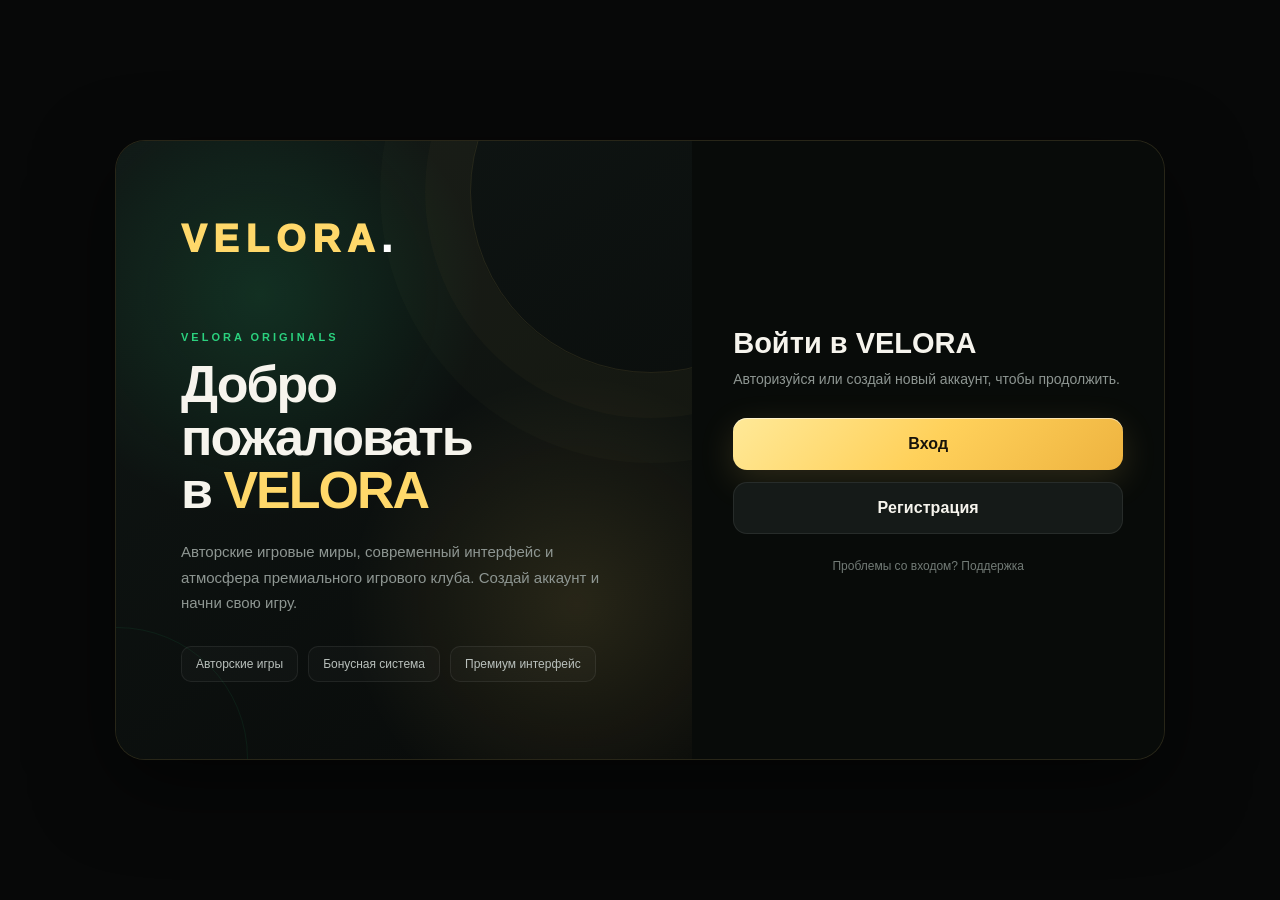
==== commit 7614bf69: "Add files via upload" ====
--- a/index.html
+++ b/index.html
@@ -1,748 +1,3568 @@
-```html
 <!DOCTYPE html>
-<html lang="ru">
+<html lang="uk">
 <head>
-    <meta charset="UTF-8">
-    <meta name="viewport" content="width=device-width, initial-scale=1.0, maximum-scale=1.0, user-scalable=no">
-    <meta name="theme-color" content="#070909">
-    <meta name="description" content="VELORA — original casino game experience">
-    <title>VELORA</title>
-
-    <link rel="preconnect" href="https://fonts.googleapis.com">
-    <link rel="preconnect" href="https://fonts.gstatic.com" crossorigin>
-    <link href="https://fonts.googleapis.com/css2?family=Inter:wght@400;500;600;700;800;900&family=Playfair+Display:wght@700;800;900&display=swap" rel="stylesheet">
-
-    <link rel="stylesheet" href="style.css">
+<meta charset="UTF-8">
+<meta name="viewport" content="width=device-width, initial-scale=1.0, maximum-scale=1.0, user-scalable=no">
+<meta name="theme-color" content="#070808">
+<title>VELORA</title>
+
+<style>
+:root{
+  --bg:#070808;
+  --bg2:#0d1010;
+  --panel:#111515;
+  --panel2:#151b19;
+  --gold:#ffd86a;
+  --gold2:#f2b94b;
+  --green:#2bd17e;
+  --green2:#19a866;
+  --text:#f6f4ed;
+  --muted:#8e9692;
+  --line:rgba(255,216,106,.12);
+  --danger:#ff5e65;
+  --shadow:0 25px 80px rgba(0,0,0,.55);
+}
+
+*{
+  box-sizing:border-box;
+  margin:0;
+  padding:0;
+  -webkit-tap-highlight-color:transparent;
+}
+
+html,body{
+  width:100%;
+  min-height:100%;
+  background:var(--bg);
+  color:var(--text);
+  font-family:-apple-system,BlinkMacSystemFont,"Segoe UI",Arial,sans-serif;
+}
+
+body{
+  overflow-x:hidden;
+}
+
+button,input{
+  font:inherit;
+}
+
+button{
+  cursor:pointer;
+}
+
+.hidden{
+  display:none!important;
+}
+
+/* BACKGROUND */
+
+body:before{
+  content:"";
+  position:fixed;
+  inset:0;
+  pointer-events:none;
+  background:
+    radial-gradient(circle at 15% 15%,rgba(43,209,126,.08),transparent 30%),
+    radial-gradient(circle at 85% 20%,rgba(255,216,106,.07),transparent 30%),
+    radial-gradient(circle at 50% 100%,rgba(43,209,126,.05),transparent 35%);
+  z-index:-2;
+}
+
+body:after{
+  content:"";
+  position:fixed;
+  inset:0;
+  pointer-events:none;
+  opacity:.18;
+  background-image:
+    linear-gradient(rgba(255,255,255,.025) 1px,transparent 1px),
+    linear-gradient(90deg,rgba(255,255,255,.025) 1px,transparent 1px);
+  background-size:45px 45px;
+  z-index:-1;
+}
+
+/* BUTTONS */
+
+.btn{
+  border:0;
+  min-height:52px;
+  padding:0 25px;
+  border-radius:14px;
+  font-weight:800;
+  letter-spacing:.1px;
+  transition:.2s ease;
+}
+
+.btn:active{
+  transform:scale(.97);
+}
+
+.btn-gold{
+  color:#17130a;
+  background:linear-gradient(135deg,#ffe998,#ffd15b,#eeb33f);
+  box-shadow:
+    0 10px 35px rgba(255,216,106,.15),
+    inset 0 1px rgba(255,255,255,.55);
+}
+
+.btn-gold:hover{
+  box-shadow:
+    0 12px 40px rgba(255,216,106,.24),
+    inset 0 1px rgba(255,255,255,.55);
+}
+
+.btn-dark{
+  color:var(--text);
+  background:#151a18;
+  border:1px solid rgba(255,255,255,.08);
+}
+
+.btn-green{
+  color:#07130d;
+  background:linear-gradient(135deg,#51ef9d,#22c875);
+  box-shadow:0 10px 35px rgba(43,209,126,.14);
+}
+
+/* AUTH */
+
+.auth-screen{
+  min-height:100vh;
+  display:flex;
+  align-items:center;
+  justify-content:center;
+  padding:25px;
+  position:relative;
+}
+
+.auth-wrap{
+  width:min(1050px,100%);
+  min-height:620px;
+  display:grid;
+  grid-template-columns:1.1fr .9fr;
+  border:1px solid rgba(255,216,106,.12);
+  border-radius:30px;
+  overflow:hidden;
+  background:rgba(12,15,14,.88);
+  box-shadow:var(--shadow);
+  backdrop-filter:blur(20px);
+}
+
+.auth-showcase{
+  position:relative;
+  padding:65px;
+  display:flex;
+  flex-direction:column;
+  justify-content:center;
+  overflow:hidden;
+  background:
+    radial-gradient(circle at 25% 25%,rgba(43,209,126,.15),transparent 35%),
+    radial-gradient(circle at 80% 75%,rgba(255,216,106,.12),transparent 35%),
+    linear-gradient(145deg,#101715,#080a09);
+}
+
+.auth-showcase:before{
+  content:"";
+  position:absolute;
+  width:360px;
+  height:360px;
+  border:1px solid rgba(255,216,106,.1);
+  border-radius:50%;
+  right:-140px;
+  top:-130px;
+  box-shadow:
+    0 0 0 45px rgba(255,216,106,.025),
+    0 0 0 90px rgba(255,216,106,.015);
+}
+
+.auth-showcase:after{
+  content:"";
+  position:absolute;
+  width:260px;
+  height:260px;
+  border:1px solid rgba(43,209,126,.08);
+  border-radius:50%;
+  left:-130px;
+  bottom:-130px;
+}
+
+.logo{
+  font-size:38px;
+  font-weight:950;
+  letter-spacing:7px;
+  color:var(--gold);
+  position:relative;
+  z-index:2;
+}
+
+.logo span{
+  color:#fff;
+}
+
+.auth-kicker{
+  margin-top:70px;
+  color:var(--green);
+  text-transform:uppercase;
+  font-size:11px;
+  font-weight:900;
+  letter-spacing:3px;
+}
+
+.auth-title{
+  margin-top:15px;
+  font-size:52px;
+  line-height:1.02;
+  max-width:550px;
+  letter-spacing:-2px;
+}
+
+.auth-title span{
+  color:var(--gold);
+}
+
+.auth-description{
+  margin-top:22px;
+  color:var(--muted);
+  max-width:500px;
+  line-height:1.7;
+  font-size:15px;
+}
+
+.auth-features{
+  display:flex;
+  gap:10px;
+  flex-wrap:wrap;
+  margin-top:30px;
+}
+
+.feature{
+  border:1px solid rgba(255,255,255,.07);
+  background:rgba(255,255,255,.025);
+  padding:10px 14px;
+  border-radius:10px;
+  color:#b9c0bc;
+  font-size:12px;
+}
+
+.auth-panel{
+  display:flex;
+  align-items:center;
+  justify-content:center;
+  padding:40px;
+  background:rgba(8,10,9,.72);
+}
+
+.auth-card{
+  width:100%;
+  max-width:390px;
+}
+
+.auth-card h2{
+  font-size:29px;
+  margin-bottom:9px;
+}
+
+.auth-card-sub{
+  color:var(--muted);
+  font-size:14px;
+  line-height:1.5;
+  margin-bottom:28px;
+}
+
+.auth-actions{
+  display:grid;
+  gap:12px;
+}
+
+.auth-actions .btn{
+  width:100%;
+}
+
+.auth-switch{
+  text-align:center;
+  margin-top:22px;
+  color:var(--muted);
+  font-size:13px;
+}
+
+.link-btn{
+  border:0;
+  background:none;
+  color:var(--gold);
+  font-weight:800;
+  padding:0;
+}
+
+.link-btn:hover{
+  text-decoration:underline;
+}
+
+.support-link{
+  display:block;
+  text-align:center;
+  margin-top:25px;
+  color:#727b76;
+  font-size:12px;
+  text-decoration:none;
+}
+
+.support-link:hover{
+  color:var(--green);
+}
+
+/* FORM */
+
+.form-group{
+  margin-bottom:16px;
+}
+
+.form-label{
+  display:block;
+  color:#c6cbc8;
+  font-size:12px;
+  font-weight:700;
+  margin-bottom:8px;
+}
+
+.input-wrap{
+  position:relative;
+}
+
+.form-input{
+  width:100%;
+  height:52px;
+  border:1px solid rgba(255,255,255,.08);
+  border-radius:13px;
+  outline:none;
+  color:#fff;
+  background:#111614;
+  padding:0 15px;
+  transition:.2s;
+}
+
+.form-input:focus{
+  border-color:rgba(255,216,106,.45);
+  box-shadow:0 0 0 3px rgba(255,216,106,.06);
+}
+
+.password-toggle{
+  position:absolute;
+  right:10px;
+  top:7px;
+  height:38px;
+  padding:0 9px;
+  border:0;
+  border-radius:8px;
+  background:#1b211f;
+  color:#aab2ad;
+  font-size:11px;
+}
+
+.error{
+  color:var(--danger);
+  font-size:12px;
+  margin-top:8px;
+  min-height:16px;
+}
+
+.form-note{
+  color:#707874;
+  font-size:11px;
+  line-height:1.5;
+  margin-top:14px;
+}
+
+/* LOADER */
+
+.loading-screen{
+  min-height:100vh;
+  display:flex;
+  align-items:center;
+  justify-content:center;
+  padding:25px;
+}
+
+.loading-box{
+  width:min(450px,100%);
+  text-align:center;
+  padding:50px 30px;
+  border-radius:25px;
+  background:#101413;
+  border:1px solid rgba(255,216,106,.1);
+  box-shadow:var(--shadow);
+}
+
+.loader{
+  width:58px;
+  height:58px;
+  margin:0 auto 25px;
+  border-radius:50%;
+  border:3px solid rgba(255,255,255,.08);
+  border-top-color:var(--gold);
+  border-right-color:var(--green);
+  animation:spin 1s linear infinite;
+}
+
+@keyframes spin{
+  to{transform:rotate(360deg)}
+}
+
+.loading-box h2{
+  font-size:23px;
+}
+
+.loading-box p{
+  margin-top:10px;
+  color:var(--muted);
+  font-size:14px;
+}
+
+/* APP */
+
+.app{
+  min-height:100vh;
+}
+
+.header{
+  position:sticky;
+  top:0;
+  z-index:50;
+  height:76px;
+  border-bottom:1px solid rgba(255,255,255,.06);
+  background:rgba(7,8,8,.9);
+  backdrop-filter:blur(20px);
+}
+
+.header-inner{
+  width:min(1240px,calc(100% - 32px));
+  height:100%;
+  margin:auto;
+  display:flex;
+  align-items:center;
+  gap:35px;
+}
+
+.header-logo{
+  font-size:24px;
+  font-weight:950;
+  letter-spacing:4px;
+  color:var(--gold);
+}
+
+.nav{
+  display:flex;
+  gap:5px;
+  flex:1;
+}
+
+.nav-btn{
+  border:0;
+  background:transparent;
+  color:#929a95;
+  padding:11px 14px;
+  border-radius:10px;
+  font-size:13px;
+  font-weight:700;
+}
+
+.nav-btn.active,
+.nav-btn:hover{
+  color:#fff;
+  background:#121715;
+}
+
+.header-right{
+  display:flex;
+  align-items:center;
+  gap:10px;
+}
+
+.balance{
+  height:42px;
+  display:flex;
+  align-items:center;
+  gap:9px;
+  padding:0 15px;
+  border-radius:12px;
+  background:#111614;
+  border:1px solid rgba(255,216,106,.12);
+}
+
+.balance-label{
+  color:#7e8782;
+  font-size:10px;
+  text-transform:uppercase;
+  letter-spacing:1px;
+}
+
+.balance-value{
+  color:var(--gold);
+  font-size:14px;
+  font-weight:900;
+}
+
+.profile-btn{
+  height:42px;
+  width:42px;
+  border-radius:12px;
+  border:1px solid rgba(43,209,126,.22);
+  background:#101916;
+  color:var(--green);
+  font-weight:900;
+}
+
+.mobile-menu{
+  display:none;
+}
+
+/* MAIN */
+
+.main{
+  width:min(1240px,calc(100% - 32px));
+  margin:auto;
+  padding:45px 0 80px;
+}
+
+.hero{
+  min-height:390px;
+  border:1px solid rgba(255,255,255,.06);
+  border-radius:27px;
+  overflow:hidden;
+  position:relative;
+  padding:55px;
+  display:flex;
+  align-items:center;
+  background:
+    radial-gradient(circle at 75% 40%,rgba(255,216,106,.12),transparent 28%),
+    radial-gradient(circle at 85% 80%,rgba(43,209,126,.12),transparent 30%),
+    linear-gradient(125deg,#111715,#090b0a 65%);
+}
+
+.hero-art{
+  position:absolute;
+  right:5%;
+  width:370px;
+  height:300px;
+}
+
+.art-ring{
+  position:absolute;
+  width:270px;
+  height:270px;
+  border:1px solid rgba(255,216,106,.16);
+  border-radius:50%;
+  right:20px;
+  top:5px;
+  box-shadow:
+    0 0 0 35px rgba(255,216,106,.025),
+    0 0 0 70px rgba(255,216,106,.015);
+  animation:float 5s ease-in-out infinite;
+}
+
+.art-card{
+  position:absolute;
+  width:145px;
+  height:195px;
+  border-radius:18px;
+  background:linear-gradient(150deg,#242016,#10120f);
+  border:1px solid rgba(255,216,106,.3);
+  right:110px;
+  top:55px;
+  transform:rotate(9deg);
+  box-shadow:0 25px 50px rgba(0,0,0,.5);
+}
+
+.art-card:before{
+  content:"V";
+  position:absolute;
+  inset:15px;
+  border:1px solid rgba(255,216,106,.2);
+  border-radius:12px;
+  display:flex;
+  align-items:center;
+  justify-content:center;
+  font-size:80px;
+  font-weight:950;
+  color:rgba(255,216,106,.22);
+}
+
+.art-orb{
+  position:absolute;
+  width:70px;
+  height:70px;
+  border-radius:50%;
+  right:45px;
+  bottom:35px;
+  background:radial-gradient(circle at 30% 25%,#fff4b0,#ffd34e 45%,#8e5b13);
+  box-shadow:0 0 40px rgba(255,216,106,.3);
+  animation:float 3s ease-in-out infinite reverse;
+}
+
+@keyframes float{
+  0%,100%{transform:translateY(0)}
+  50%{transform:translateY(-12px)}
+}
+
+.hero-content{
+  position:relative;
+  z-index:2;
+  max-width:600px;
+}
+
+.eyebrow{
+  color:var(--green);
+  font-size:11px;
+  font-weight:900;
+  letter-spacing:3px;
+  text-transform:uppercase;
+}
+
+.hero h1{
+  font-size:52px;
+  line-height:1.02;
+  margin-top:14px;
+  letter-spacing:-2px;
+}
+
+.hero h1 span{
+  color:var(--gold);
+}
+
+.hero p{
+  color:var(--muted);
+  margin-top:18px;
+  line-height:1.7;
+  max-width:550px;
+}
+
+.hero-actions{
+  display:flex;
+  gap:10px;
+  margin-top:28px;
+}
+
+/* SECTIONS */
+
+.section{
+  margin-top:55px;
+}
+
+.section-head{
+  display:flex;
+  align-items:end;
+  justify-content:space-between;
+  gap:20px;
+  margin-bottom:20px;
+}
+
+.section-title{
+  font-size:27px;
+}
+
+.section-sub{
+  color:var(--muted);
+  font-size:13px;
+  margin-top:5px;
+}
+
+.games-grid{
+  display:grid;
+  grid-template-columns:repeat(3,1fr);
+  gap:17px;
+}
+
+.game-card{
+  min-height:280px;
+  border-radius:21px;
+  overflow:hidden;
+  border:1px solid rgba(255,255,255,.07);
+  background:#101413;
+  position:relative;
+  cursor:pointer;
+  transition:.25s ease;
+}
+
+.game-card:hover{
+  transform:translateY(-4px);
+  border-color:rgba(255,216,106,.2);
+}
+
+.game-card-bg{
+  position:absolute;
+  inset:0;
+}
+
+.candy-bg{
+  background:
+    radial-gradient(circle at 25% 25%,rgba(255,105,177,.35),transparent 25%),
+    radial-gradient(circle at 80% 30%,rgba(255,211,79,.28),transparent 25%),
+    linear-gradient(145deg,#26172b,#101411);
+}
+
+.olympus-bg{
+  background:
+    radial-gradient(circle at 50% 20%,rgba(255,216,106,.3),transparent 30%),
+    radial-gradient(circle at 15% 80%,rgba(98,137,255,.25),transparent 28%),
+    linear-gradient(145deg,#171c38,#0d1115);
+}
+
+.jungle-bg{
+  background:
+    radial-gradient(circle at 70% 25%,rgba(43,209,126,.3),transparent 28%),
+    radial-gradient(circle at 20% 75%,rgba(239,176,61,.2),transparent 25%),
+    linear-gradient(145deg,#10261d,#0b1110);
+}
+
+.game-art{
+  position:absolute;
+  inset:0;
+}
+
+.game-symbol{
+  position:absolute;
+  width:100px;
+  height:100px;
+  right:35px;
+  top:45px;
+  border-radius:28px;
+  transform:rotate(8deg);
+  display:flex;
+  align-items:center;
+  justify-content:center;
+  font-size:54px;
+  font-weight:950;
+  color:rgba(255,255,255,.7);
+  border:1px solid rgba(255,255,255,.15);
+  background:rgba(255,255,255,.07);
+  box-shadow:0 20px 40px rgba(0,0,0,.25);
+}
+
+.candy-bg + .game-art .game-symbol{
+  color:#ffb5d9;
+  box-shadow:0 0 50px rgba(255,105,177,.18);
+}
+
+.olympus-bg + .game-art .game-symbol{
+  color:#ffe18a;
+  box-shadow:0 0 50px rgba(255,216,106,.18);
+}
+
+.jungle-bg + .game-art .game-symbol{
+  color:#70e7a8;
+  box-shadow:0 0 50px rgba(43,209,126,.18);
+}
+
+.game-info{
+  position:absolute;
+  left:22px;
+  right:22px;
+  bottom:20px;
+  z-index:3;
+}
+
+.game-tag{
+  display:inline-block;
+  padding:5px 8px;
+  border-radius:6px;
+  background:rgba(0,0,0,.3);
+  border:1px solid rgba(255,255,255,.08);
+  color:#d4d8d5;
+  font-size:9px;
+  font-weight:900;
+  letter-spacing:1.5px;
+}
+
+.game-info h3{
+  margin-top:9px;
+  font-size:23px;
+}
+
+.game-info p{
+  color:#a5ada8;
+  font-size:12px;
+  margin-top:3px;
+}
+
+/* PAGE PANELS */
+
+.page-panel{
+  border:1px solid rgba(255,255,255,.07);
+  border-radius:23px;
+  background:#0f1312;
+  padding:30px;
+}
+
+.bonus-card{
+  padding:28px;
+  border-radius:18px;
+  background:
+    radial-gradient(circle at 85% 25%,rgba(255,216,106,.13),transparent 25%),
+    linear-gradient(135deg,#171916,#0e1110);
+  border:1px solid rgba(255,216,106,.12);
+}
+
+.bonus-card h2{
+  color:var(--gold);
+}
+
+.bonus-card p{
+  color:var(--muted);
+  line-height:1.6;
+  margin-top:10px;
+}
+
+.support-grid{
+  display:grid;
+  grid-template-columns:.8fr 1.2fr;
+  gap:20px;
+}
+
+.support-info{
+  padding:25px;
+  border-radius:18px;
+  background:#131816;
+  border:1px solid rgba(255,255,255,.06);
+}
+
+.support-info h2{
+  font-size:24px;
+}
+
+.support-info p{
+  color:var(--muted);
+  line-height:1.7;
+  margin-top:12px;
+}
+
+.support-form{
+  padding:25px;
+  border-radius:18px;
+  background:#131816;
+  border:1px solid rgba(255,255,255,.06);
+}
+
+/* GAME SCREEN */
+
+.game-screen{
+  position:fixed;
+  inset:0;
+  z-index:100;
+  background:#070908;
+  overflow:auto;
+}
+
+.game-top{
+  height:70px;
+  border-bottom:1px solid rgba(255,255,255,.06);
+  display:flex;
+  align-items:center;
+  justify-content:space-between;
+  padding:0 20px;
+  position:sticky;
+  top:0;
+  z-index:10;
+  background:rgba(7,9,8,.92);
+  backdrop-filter:blur(20px);
+}
+
+.back-game{
+  border:0;
+  background:#111614;
+  color:#fff;
+  height:42px;
+  padding:0 16px;
+  border-radius:11px;
+}
+
+.game-title-top{
+  color:var(--gold);
+  font-weight:900;
+  letter-spacing:1px;
+}
+
+.game-balance{
+  color:var(--green);
+  font-weight:900;
+}
+
+.game-main{
+  width:min(1050px,calc(100% - 25px));
+  margin:auto;
+  padding:30px 0 60px;
+}
+
+.slot-stage{
+  border-radius:25px;
+  padding:25px;
+  border:1px solid rgba(255,216,106,.12);
+  background:
+    radial-gradient(circle at 50% 0%,rgba(255,216,106,.09),transparent 35%),
+    #0d1110;
+  box-shadow:0 30px 80px rgba(0,0,0,.35);
+}
+
+.slot-machine{
+  max-width:780px;
+  margin:auto;
+  border:2px solid rgba(255,216,106,.25);
+  border-radius:20px;
+  padding:15px;
+  background:#080b0a;
+  box-shadow:
+    inset 0 0 50px rgba(0,0,0,.7),
+    0 20px 50px rgba(0,0,0,.4);
+}
+
+.reels{
+  display:grid;
+  grid-template-columns:repeat(5,1fr);
+  gap:8px;
+}
+
+.reel{
+  aspect-ratio:.72;
+  border-radius:12px;
+  overflow:hidden;
+  border:1px solid rgba(255,255,255,.08);
+  background:#111715;
+  position:relative;
+}
+
+.reel:after{
+  content:"";
+  position:absolute;
+  inset:0;
+  background:linear-gradient(
+    to bottom,
+    rgba(0,0,0,.65),
+    transparent 25%,
+    transparent 75%,
+    rgba(0,0,0,.65)
+  );
+  pointer-events:none;
+}
+
+.symbol{
+  height:33.333%;
+  display:flex;
+  align-items:center;
+  justify-content:center;
+  font-size:clamp(22px,4vw,42px);
+  font-weight:950;
+  color:#fff;
+  border-bottom:1px solid rgba(255,255,255,.035);
+  text-shadow:0 5px 20px rgba(0,0,0,.5);
+}
+
+.symbol:nth-child(1){
+  background:linear-gradient(145deg,#171d1a,#111513);
+}
+
+.symbol:nth-child(2){
+  background:linear-gradient(145deg,#191b16,#121511);
+}
+
+.symbol:nth-child(3){
+  background:linear-gradient(145deg,#161b18,#101412);
+}
+
+.reel.spinning{
+  animation:reelShake .12s linear infinite;
+}
+
+@keyframes reelShake{
+  0%{transform:translateY(0)}
+  50%{transform:translateY(2px)}
+  100%{transform:translateY(0)}
+}
+
+.win-line{
+  position:absolute;
+  left:0;
+  right:0;
+  top:50%;
+  height:2px;
+  background:var(--gold);
+  box-shadow:0 0 15px rgba(255,216,106,.6);
+  opacity:0;
+  z-index:4;
+}
+
+.win-line.show{
+  opacity:1;
+  animation:winPulse .5s ease-in-out infinite alternate;
+}
+
+@keyframes winPulse{
+  from{opacity:.45}
+  to{opacity:1}
+}
+
+.win-display{
+  text-align:center;
+  min-height:75px;
+  display:flex;
+  flex-direction:column;
+  justify-content:center;
+}
+
+.win-label{
+  color:#707975;
+  text-transform:uppercase;
+  letter-spacing:2px;
+  font-size:9px;
+  font-weight:900;
+}
+
+.win-value{
+  color:var(--gold);
+  font-size:29px;
+  font-weight:950;
+  margin-top:3px;
+}
+
+.game-controls{
+  max-width:780px;
+  margin:18px auto 0;
+  display:grid;
+  grid-template-columns:1fr 1fr 1.5fr;
+  gap:10px;
+}
+
+.control-box{
+  border:1px solid rgba(255,255,255,.07);
+  background:#111614;
+  border-radius:13px;
+  padding:9px;
+}
+
+.control-label{
+  color:#727b76;
+  font-size:9px;
+  text-transform:uppercase;
+  letter-spacing:1px;
+}
+
+.control-row{
+  display:flex;
+  align-items:center;
+  justify-content:space-between;
+  margin-top:5px;
+}
+
+.small-btn{
+  width:32px;
+  height:30px;
+  border:0;
+  border-radius:8px;
+  background:#1a201d;
+  color:#fff;
+  font-weight:900;
+}
+
+.control-value{
+  color:#fff;
+  font-size:13px;
+  font-weight:800;
+}
+
+.spin-btn{
+  min-height:60px;
+  border:0;
+  border-radius:14px;
+  color:#17130a;
+  background:linear-gradient(135deg,#ffe998,#ffd15b,#eeb33f);
+  font-size:18px;
+  font-weight:950;
+  box-shadow:0 12px 35px rgba(255,216,106,.15);
+}
+
+.spin-btn:disabled{
+  opacity:.5;
+}
+
+.game-options{
+  max-width:780px;
+  margin:10px auto 0;
+  display:flex;
+  gap:8px;
+}
+
+.option-btn{
+  flex:1;
+  height:42px;
+  border:1px solid rgba(255,255,255,.07);
+  border-radius:10px;
+  background:#101412;
+  color:#9ca49f;
+  font-weight:800;
+  font-size:11px;
+}
+
+.option-btn.active{
+  color:var(--green);
+  border-color:rgba(43,209,126,.25);
+  background:#101a15;
+}
+
+.paytable{
+  max-width:780px;
+  margin:22px auto 0;
+  padding:18px;
+  border-radius:15px;
+  background:#0b0e0d;
+  border:1px solid rgba(255,255,255,.05);
+}
+
+.paytable h3{
+  font-size:14px;
+  margin-bottom:12px;
+}
+
+.paytable-grid{
+  display:grid;
+  grid-template-columns:repeat(5,1fr);
+  gap:8px;
+}
+
+.pay-item{
+  text-align:center;
+  padding:10px 5px;
+  border-radius:9px;
+  background:#121715;
+  color:#c7cdc9;
+  font-size:11px;
+}
+
+.pay-symbol{
+  display:block;
+  color:var(--gold);
+  font-size:24px;
+  font-weight:900;
+  margin-bottom:4px;
+}
+
+/* TOAST */
+
+.toast-container{
+  position:fixed;
+  right:18px;
+  bottom:18px;
+  z-index:500;
+  display:grid;
+  gap:8px;
+  width:min(350px,calc(100% - 36px));
+}
+
+.toast{
+  padding:14px 16px;
+  border-radius:13px;
+  background:#151a18;
+  border:1px solid rgba(255,255,255,.08);
+  box-shadow:0 15px 35px rgba(0,0,0,.35);
+  font-size:13px;
+  animation:toastIn .25s ease;
+}
+
+.toast.success{
+  border-color:rgba(43,209,126,.3);
+}
+
+.toast.error{
+  border-color:rgba(255,94,101,.3);
+}
+
+@keyframes toastIn{
+  from{
+    opacity:0;
+    transform:translateY(10px);
+  }
+  to{
+    opacity:1;
+    transform:translateY(0);
+  }
+}
+
+/* MOBILE */
+
+@media(max-width:850px){
+
+  .auth-wrap{
+    grid-template-columns:1fr;
+    min-height:auto;
+  }
+
+  .auth-showcase{
+    min-height:370px;
+    padding:40px 30px;
+  }
+
+  .auth-kicker{
+    margin-top:45px;
+  }
+
+  .auth-title{
+    font-size:42px;
+  }
+
+  .auth-panel{
+    padding:35px 25px;
+  }
+
+  .hero{
+    padding:35px 25px;
+    min-height:430px;
+  }
+
+  .hero-art{
+    opacity:.45;
+    right:-70px;
+    top:110px;
+  }
+
+  .hero h1{
+    font-size:42px;
+  }
+
+  .games-grid{
+    grid-template-columns:1fr;
+  }
+
+  .game-card{
+    min-height:260px;
+  }
+
+  .support-grid{
+    grid-template-columns:1fr;
+  }
+
+  .nav{
+    display:none;
+  }
+
+  .header-inner{
+    width:calc(100% - 22px);
+    gap:10px;
+  }
+
+  .header-logo{
+    font-size:20px;
+    margin-right:auto;
+  }
+
+  .balance{
+    padding:0 9px;
+  }
+
+  .balance-label{
+    display:none;
+  }
+
+  .mobile-menu{
+    display:block;
+    border:0;
+    width:42px;
+    height:42px;
+    border-radius:11px;
+    background:#121715;
+    color:#fff;
+    font-size:18px;
+  }
+
+  .mobile-nav{
+    position:absolute;
+    left:11px;
+    right:11px;
+    top:68px;
+    padding:8px;
+    border:1px solid rgba(255,255,255,.07);
+    border-radius:15px;
+    background:#0d1110;
+    box-shadow:var(--shadow);
+  }
+
+  .mobile-nav button{
+    width:100%;
+    text-align:left;
+    border:0;
+    background:transparent;
+    color:#aab1ad;
+    padding:13px;
+    border-radius:9px;
+  }
+
+  .mobile-nav button:hover{
+    background:#151b18;
+    color:#fff;
+  }
+
+  .game-main{
+    width:calc(100% - 14px);
+    padding-top:15px;
+  }
+
+  .slot-stage{
+    padding:10px;
+    border-radius:18px;
+  }
+
+  .slot-machine{
+    padding:7px;
+    border-radius:14px;
+  }
+
+  .reels{
+    gap:4px;
+  }
+
+  .symbol{
+    font-size:clamp(19px,7vw,32px);
+  }
+
+  .game-controls{
+    grid-template-columns:1fr 1fr;
+  }
+
+  .spin-btn{
+    grid-column:1/-1;
+    order:-1;
+  }
+
+  .paytable-grid{
+    grid-template-columns:repeat(5,1fr);
+    gap:4px;
+  }
+
+  .pay-item{
+    padding:7px 2px;
+    font-size:8px;
+  }
+
+  .pay-symbol{
+    font-size:20px;
+  }
+
+  .game-top{
+    padding:0 10px;
+  }
+
+  .game-title-top{
+    font-size:12px;
+  }
+
+  .game-balance{
+    font-size:11px;
+  }
+}
+
+@media(max-width:430px){
+
+  .auth-screen{
+    padding:12px;
+  }
+
+  .auth-showcase{
+    min-height:340px;
+    padding:30px 22px;
+  }
+
+  .logo{
+    font-size:31px;
+  }
+
+  .auth-title{
+    font-size:36px;
+  }
+
+  .auth-description{
+    font-size:13px;
+  }
+
+  .main{
+    width:calc(100% - 20px);
+    padding-top:25px;
+  }
+
+  .hero{
+    border-radius:20px;
+  }
+
+  .hero h1{
+    font-size:36px;
+  }
+
+  .hero-actions{
+    flex-direction:column;
+  }
+
+  .hero-actions .btn{
+    width:100%;
+  }
+
+  .balance-value{
+    font-size:11px;
+  }
+}
+</style>
 </head>
 
 <body>
 
-<div id="app">
-
-    <!-- =========================
-         AUTH SCREEN
-    ========================== -->
-
-    <section id="authScreen" class="auth-screen">
-
-        <div class="auth-background">
-            <div class="light-orb orb-one"></div>
-            <div class="light-orb orb-two"></div>
-            <div class="light-orb orb-three"></div>
-
-            <div class="casino-line line-one"></div>
-            <div class="casino-line line-two"></div>
-
-            <div class="floating-symbol symbol-one">V</div>
-            <div class="floating-symbol symbol-two">★</div>
-            <div class="floating-symbol symbol-three">7</div>
-            <div class="floating-symbol symbol-four">◆</div>
+<!-- =========================
+     AUTH SCREEN
+========================= -->
+
+<section id="authScreen" class="auth-screen">
+
+  <div class="auth-wrap">
+
+    <div class="auth-showcase">
+
+      <div class="logo">VELORA<span>.</span></div>
+
+      <div class="auth-kicker">VELORA ORIGINALS</div>
+
+      <h1 class="auth-title">
+        Добро пожаловать<br>
+        в <span>VELORA</span>
+      </h1>
+
+      <p class="auth-description">
+        Авторские игровые миры, современный интерфейс и атмосфера
+        премиального игрового клуба. Создай аккаунт и начни свою игру.
+      </p>
+
+      <div class="auth-features">
+        <div class="feature">Авторские игры</div>
+        <div class="feature">Бонусная система</div>
+        <div class="feature">Премиум интерфейс</div>
+      </div>
+
+    </div>
+
+    <div class="auth-panel">
+
+      <!-- AUTH HOME -->
+
+      <div id="authHome" class="auth-card">
+
+        <h2>Войти в VELORA</h2>
+
+        <p class="auth-card-sub">
+          Авторизуйся или создай новый аккаунт, чтобы продолжить.
+        </p>
+
+        <div class="auth-actions">
+
+          <button id="loginOpenBtn" class="btn btn-gold">
+            Вход
+          </button>
+
+          <button id="registerOpenBtn" class="btn btn-dark">
+            Регистрация
+          </button>
+
         </div>
 
-        <div class="auth-content">
-
-            <div class="brand-large">
-                <span class="brand-v">V</span>
-                <span>VELORA</span>
+        <a href="#" id="supportAuthBtn" class="support-link">
+          Проблемы со входом? Поддержка
+        </a>
+
+      </div>
+
+
+      <!-- LOGIN -->
+
+      <div id="loginForm" class="auth-card hidden">
+
+        <h2>Вход</h2>
+
+        <p class="auth-card-sub">
+          Введи данные своего аккаунта VELORA.
+        </p>
+
+        <form id="loginFormElement">
+
+          <div class="form-group">
+            <label class="form-label">Email</label>
+            <input
+              id="loginEmail"
+              class="form-input"
+              type="email"
+              autocomplete="email"
+              placeholder="you@example.com"
+              required
+            >
+          </div>
+
+          <div class="form-group">
+
+            <label class="form-label">Пароль</label>
+
+            <div class="input-wrap">
+
+              <input
+                id="loginPassword"
+                class="form-input"
+                type="password"
+                autocomplete="current-password"
+                placeholder="Введите пароль"
+                required
+              >
+
+              <button
+                type="button"
+                class="password-toggle"
+                data-target="loginPassword"
+              >
+                Показать
+              </button>
+
             </div>
 
-            <div class="brand-subtitle">
-                ORIGINAL GAME EXPERIENCE
+          </div>
+
+          <div id="loginError" class="error"></div>
+
+          <button type="submit" class="btn btn-gold" style="width:100%;">
+            Войти
+          </button>
+
+        </form>
+
+        <div class="auth-switch">
+          Нет аккаунта?
+          <button id="switchRegisterBtn" class="link-btn">
+            Зарегистрироваться
+          </button>
+        </div>
+
+        <div class="auth-switch">
+          <button id="backFromLogin" class="link-btn">
+            Вернуться назад
+          </button>
+        </div>
+
+      </div>
+
+
+      <!-- REGISTER -->
+
+      <div id="registerForm" class="auth-card hidden">
+
+        <h2>Создать аккаунт</h2>
+
+        <p class="auth-card-sub">
+          Регистрация занимает всего несколько секунд.
+        </p>
+
+        <form id="registerFormElement">
+
+          <div class="form-group">
+
+            <label class="form-label">Email</label>
+
+            <input
+              id="registerEmail"
+              class="form-input"
+              type="email"
+              autocomplete="email"
+              placeholder="you@example.com"
+              required
+            >
+
+          </div>
+
+          <div class="form-group">
+
+            <label class="form-label">Пароль</label>
+
+            <div class="input-wrap">
+
+              <input
+                id="registerPassword"
+                class="form-input"
+                type="password"
+                autocomplete="new-password"
+                placeholder="Минимум 6 символов"
+                minlength="6"
+                required
+              >
+
+              <button
+                type="button"
+                class="password-toggle"
+                data-target="registerPassword"
+              >
+                Показать
+              </button>
+
             </div>
 
-            <div class="welcome-title">
-                Добро пожаловать
-                <span>в VELORA</span>
+          </div>
+
+          <div class="form-group">
+
+            <label class="form-label">Повторить пароль</label>
+
+            <div class="input-wrap">
+
+              <input
+                id="registerPassword2"
+                class="form-input"
+                type="password"
+                autocomplete="new-password"
+                placeholder="Повтори пароль"
+                minlength="6"
+                required
+              >
+
+              <button
+                type="button"
+                class="password-toggle"
+                data-target="registerPassword2"
+              >
+                Показать
+              </button>
+
             </div>
 
-            <div class="welcome-text">
-                Открой коллекцию авторских игр,
-                бонусных механик и ярких игровых миров.
+          </div>
+
+          <div id="registerError" class="error"></div>
+
+          <button type="submit" class="btn btn-gold" style="width:100%;">
+            Создать аккаунт
+          </button>
+
+        </form>
+
+        <div class="auth-switch">
+          Уже есть аккаунт?
+          <button id="switchLoginBtn" class="link-btn">
+            Войти
+          </button>
+        </div>
+
+        <div class="auth-switch">
+          <button id="backFromRegister" class="link-btn">
+            Вернуться назад
+          </button>
+        </div>
+
+        <div class="form-note">
+          Это локальная демонстрационная регистрация.
+          Данные сохраняются только в браузере на этом устройстве.
+        </div>
+
+      </div>
+
+    </div>
+
+  </div>
+
+</section>
+
+
+<!-- =========================
+     LOADING
+========================= -->
+
+<section id="loadingScreen" class="loading-screen hidden">
+
+  <div class="loading-box">
+
+    <div class="loader"></div>
+
+    <h2 id="loadingTitle">
+      Создаём профиль
+    </h2>
+
+    <p id="loadingText">
+      Подготавливаем VELORA...
+    </p>
+
+  </div>
+
+</section>
+
+
+<!-- =========================
+     MAIN APP
+========================= -->
+
+<div id="app" class="app hidden">
+
+  <header class="header">
+
+    <div class="header-inner">
+
+      <div class="header-logo">
+        VELORA
+      </div>
+
+      <nav class="nav">
+
+        <button class="nav-btn active" data-page="home">
+          Главная
+        </button>
+
+        <button class="nav-btn" data-page="games">
+          Игры
+        </button>
+
+        <button class="nav-btn" data-page="bonuses">
+          Бонусы
+        </button>
+
+        <button class="nav-btn" data-page="support">
+          Поддержка
+        </button>
+
+      </nav>
+
+      <div class="header-right">
+
+        <div class="balance">
+
+          <span class="balance-label">
+            Баланс
+          </span>
+
+          <span id="balanceValue" class="balance-value">
+            10 000
+          </span>
+
+        </div>
+
+        <button id="profileBtn" class="profile-btn">
+          V
+        </button>
+
+        <button id="mobileMenuBtn" class="mobile-menu">
+          ≡
+        </button>
+
+      </div>
+
+    </div>
+
+    <div id="mobileNav" class="mobile-nav hidden">
+
+      <button data-page="home">
+        Главная
+      </button>
+
+      <button data-page="games">
+        Игры
+      </button>
+
+      <button data-page="bonuses">
+        Бонусы
+      </button>
+
+      <button data-page="support">
+        Поддержка
+      </button>
+
+      <button id="mobileLogout">
+        Выйти
+      </button>
+
+    </div>
+
+  </header>
+
+
+  <main class="main">
+
+    <!-- HOME -->
+
+    <section id="pageHome" class="page">
+
+      <div class="hero">
+
+        <div class="hero-content">
+
+          <div class="eyebrow">
+            VELORA ORIGINALS
+          </div>
+
+          <h1>
+            Грай у світи,<br>
+            створені <span>для тебе.</span>
+          </h1>
+
+          <p>
+            Оригинальные игровые миры VELORA с собственной атмосферой,
+            динамикой и современным мобильным интерфейсом.
+          </p>
+
+          <div class="hero-actions">
+
+            <button id="heroGamesBtn" class="btn btn-gold">
+              Перейти к играм
+            </button>
+
+            <button id="heroBonusBtn" class="btn btn-dark">
+              Бонусы
+            </button>
+
+          </div>
+
+        </div>
+
+        <div class="hero-art">
+
+          <div class="art-ring"></div>
+          <div class="art-card"></div>
+          <div class="art-orb"></div>
+
+        </div>
+
+      </div>
+
+
+      <div class="section">
+
+        <div class="section-head">
+
+          <div>
+            <h2 class="section-title">
+              Избранные игры
+            </h2>
+
+            <p class="section-sub">
+              Выбери игровой мир VELORA
+            </p>
+          </div>
+
+        </div>
+
+        <div class="games-grid">
+
+          <div class="game-card" data-game="candy">
+
+            <div class="game-card-bg candy-bg"></div>
+
+            <div class="game-art">
+              <div class="game-symbol">C</div>
             </div>
 
-            <div class="auth-card">
-
-                <div class="auth-tabs">
-                    <button id="loginTab" class="auth-tab active">
-                        Вход
-                    </button>
-
-                    <button id="registerTab" class="auth-tab">
-                        Регистрация
-                    </button>
-                </div>
-
-                <!-- LOGIN -->
-
-                <form id="loginForm" class="auth-form">
-
-                    <div class="input-group">
-                        <label>Имя пользователя</label>
-                        <input
-                            id="loginName"
-                            type="text"
-                            autocomplete="username"
-                            placeholder="Введите имя"
-                            required
-                        >
-                    </div>
-
-                    <div class="input-group">
-                        <label>Пароль</label>
-                        <input
-                            id="loginPassword"
-                            type="password"
-                            autocomplete="current-password"
-                            placeholder="Введите пароль"
-                            required
-                        >
-                    </div>
-
-                    <button class="primary-button auth-submit" type="submit">
-                        <span>ВОЙТИ В VELORA</span>
-                        <b>→</b>
-                    </button>
-
-                    <div class="auth-note">
-                        Демо-аккаунт сохраняется только на этом устройстве.
-                    </div>
-
-                </form>
-
-                <!-- REGISTER -->
-
-                <form id="registerForm" class="auth-form hidden">
-
-                    <div class="input-group">
-                        <label>Имя пользователя</label>
-                        <input
-                            id="registerName"
-                            type="text"
-                            autocomplete="username"
-                            placeholder="Придумайте имя"
-                            required
-                            minlength="3"
-                        >
-                    </div>
-
-                    <div class="input-group">
-                        <label>Пароль</label>
-                        <input
-                            id="registerPassword"
-                            type="password"
-                            autocomplete="new-password"
-                            placeholder="Минимум 4 символа"
-                            required
-                            minlength="4"
-                        >
-                    </div>
-
-                    <div class="input-group">
-                        <label>Повторите пароль</label>
-                        <input
-                            id="registerPassword2"
-                            type="password"
-                            autocomplete="new-password"
-                            placeholder="Повторите пароль"
-                            required
-                            minlength="4"
-                        >
-                    </div>
-
-                    <button class="primary-button auth-submit" type="submit">
-                        <span>СОЗДАТЬ АККАУНТ</span>
-                        <b>→</b>
-                    </button>
-
-                    <div class="auth-note">
-                        После регистрации вы получите стартовый баланс.
-                    </div>
-
-                </form>
+            <div class="game-info">
+
+              <span class="game-tag">
+                ORIGINAL
+              </span>
+
+              <h3>
+                Candy Kingdom
+              </h3>
+
+              <p>
+                Сладкое королевство
+              </p>
 
             </div>
 
-            <div class="auth-footer">
-                VELORA DEMO · VIRTUAL CREDITS
+          </div>
+
+
+          <div class="game-card" data-game="olympus">
+
+            <div class="game-card-bg olympus-bg"></div>
+
+            <div class="game-art">
+              <div class="game-symbol">O</div>
             </div>
 
+            <div class="game-info">
+
+              <span class="game-tag">
+                ORIGINAL
+              </span>
+
+              <h3>
+                Olympus Fate
+              </h3>
+
+              <p>
+                Сила древних богов
+              </p>
+
+            </div>
+
+          </div>
+
+
+          <div class="game-card" data-game="jungle">
+
+            <div class="game-card-bg jungle-bg"></div>
+
+            <div class="game-art">
+              <div class="game-symbol">J</div>
+            </div>
+
+            <div class="game-info">
+
+              <span class="game-tag">
+                ORIGINAL
+              </span>
+
+              <h3>
+                Jungle Fortune
+              </h3>
+
+              <p>
+                Тайны диких джунглей
+              </p>
+
+            </div>
+
+          </div>
+
         </div>
 
+      </div>
+
     </section>
 
 
-    <!-- =========================
-         MAIN APPLICATION
-    ========================== -->
-
-    <main id="mainApp" class="main-app hidden">
-
-        <!-- HEADER -->
-
-        <header class="site-header">
-
-            <div class="header-inner">
-
-                <button class="brand" id="brandButton">
-                    <span class="brand-mark">V</span>
-                    <span class="brand-name">VELORA</span>
-                </button>
-
-                <nav class="desktop-nav">
-                    <button data-page="home" class="nav-item active">
-                        Главная
-                    </button>
-
-                    <button data-page="games" class="nav-item">
-                        Игры
-                    </button>
-
-                    <button data-page="bonuses" class="nav-item">
-                        Бонусы
-                    </button>
-
-                    <button data-page="support" class="nav-item">
-                        Поддержка
-                    </button>
-                </nav>
-
-                <div class="header-right">
-
-                    <div class="balance-box">
-                        <span class="balance-label">БАЛАНС</span>
-                        <strong id="headerBalance">10 000</strong>
-                        <span class="currency">VC</span>
-                    </div>
-
-                    <button id="profileButton" class="profile-button">
-                        <span class="profile-avatar">V</span>
-                        <span id="profileName">Игрок</span>
-                    </button>
-
-                    <button id="logoutButton" class="logout-button">
-                        Выйти
-                    </button>
-
-                </div>
-
+    <!-- GAMES -->
+
+    <section id="pageGames" class="page hidden">
+
+      <div class="section" style="margin-top:0;">
+
+        <div class="section-head">
+
+          <div>
+            <h1 class="section-title">
+              Игры VELORA
+            </h1>
+
+            <p class="section-sub">
+              Оригинальные игровые миры с виртуальными кредитами
+            </p>
+          </div>
+
+        </div>
+
+        <div class="games-grid">
+
+          <div class="game-card" data-game="candy">
+
+            <div class="game-card-bg candy-bg"></div>
+
+            <div class="game-art">
+              <div class="game-symbol">C</div>
             </div>
 
-        </header>
-
-
-        <!-- HOME -->
-
-        <section id="page-home" class="page active-page">
-
-            <div class="hero-section">
-
-                <div class="hero-copy">
-
-                    <div class="eyebrow">
-                        <span></span>
-                        VELORA ORIGINALS
-                    </div>
-
-                    <h1>
-                        Играй.
-                        <span>Выигрывай.</span>
-                        Открывай мир VELORA.
-                    </h1>
-
-                    <p>
-                        Авторские игровые миры, созданные специально
-                        для VELORA. Яркая графика, динамика и собственная
-                        атмосфера каждой игры.
-                    </p>
-
-                    <div class="hero-actions">
-
-                        <button class="primary-button" data-page="games">
-                            ОТКРЫТЬ ИГРЫ
-                            <b>→</b>
-                        </button>
-
-                        <button class="secondary-button" data-page="bonuses">
-                            БОНУСЫ
-                        </button>
-
-                    </div>
-
-                    <div class="hero-stats">
-
-                        <div>
-                            <strong>03</strong>
-                            <span>ORIGINAL GAMES</span>
-                        </div>
-
-                        <div>
-                            <strong>24/7</strong>
-                            <span>GAME ACCESS</span>
-                        </div>
-
-                        <div>
-                            <strong>100%</strong>
-                            <span>VIRTUAL DEMO</span>
-                        </div>
-
-                    </div>
-
-                </div>
-
-                <div class="hero-art">
-
-                    <div class="hero-glow"></div>
-
-                    <div class="hero-machine">
-
-                        <div class="machine-top">
-                            VELORA ORIGINAL
-                        </div>
-
-                        <div class="machine-screen">
-
-                            <div class="mini-reel">
-                                <div class="mini-symbol gold">7</div>
-                                <div class="mini-symbol">V</div>
-                                <div class="mini-symbol purple">◆</div>
-                            </div>
-
-                            <div class="mini-reel">
-                                <div class="mini-symbol purple">◆</div>
-                                <div class="mini-symbol gold">★</div>
-                                <div class="mini-symbol">V</div>
-                            </div>
-
-                            <div class="mini-reel">
-                                <div class="mini-symbol">V</div>
-                                <div class="mini-symbol gold">7</div>
-                                <div class="mini-symbol purple">◆</div>
-                            </div>
-
-                        </div>
-
-                        <div class="machine-bottom">
-                            <span></span>
-                            <strong>VELORA</strong>
-                            <span></span>
-                        </div>
-
-                    </div>
-
-                </div>
-
+            <div class="game-info">
+              <span class="game-tag">ORIGINAL</span>
+              <h3>Candy Kingdom</h3>
+              <p>Сладкое королевство</p>
             </div>
 
-
-            <div class="section-container">
-
-                <div class="section-heading">
-
-                    <div>
-                        <span class="section-label">FEATURED</span>
-                        <h2>Популярные игры</h2>
-                    </div>
-
-                    <button class="text-button" data-page="games">
-                        Все игры →
-                    </button>
-
-                </div>
-
-                <div id="featuredGames" class="game-grid"></div>
-
+          </div>
+
+          <div class="game-card" data-game="olympus">
+
+            <div class="game-card-bg olympus-bg"></div>
+
+            <div class="game-art">
+              <div class="game-symbol">O</div>
             </div>
 
-        </section>
-
-
-        <!-- GAMES -->
-
-        <section id="page-games" class="page">
-
-            <div class="page-heading">
-
-                <div>
-                    <span class="section-label">VELORA ORIGINALS</span>
-                    <h2>Игры</h2>
-                    <p>
-                        Три игровых мира. Три атмосферы.
-                        Один VELORA.
-                    </p>
-                </div>
-
+            <div class="game-info">
+              <span class="game-tag">ORIGINAL</span>
+              <h3>Olympus Fate</h3>
+              <p>Сила древних богов</p>
             </div>
 
-            <div id="allGames" class="game-grid large"></div>
-
-        </section>
-
-
-        <!-- BONUSES -->
-
-        <section id="page-bonuses" class="page">
-
-            <div class="page-heading">
-                <span class="section-label">REWARDS</span>
-                <h2>Бонусы VELORA</h2>
-                <p>
-                    Демонстрационная система бонусов для будущей платформы.
-                </p>
+          </div>
+
+          <div class="game-card" data-game="jungle">
+
+            <div class="game-card-bg jungle-bg"></div>
+
+            <div class="game-art">
+              <div class="game-symbol">J</div>
             </div>
 
-            <div class="bonus-grid">
-
-                <article class="bonus-card bonus-main">
-
-                    <div class="bonus-icon">V</div>
-
-                    <div>
-                        <span class="bonus-small">WELCOME REWARD</span>
-                        <h3>Стартовый баланс</h3>
-                        <p>
-                            Каждый новый игрок получает виртуальный
-                            стартовый баланс для знакомства с играми.
-                        </p>
-                    </div>
-
-                    <strong class="bonus-number">10 000 VC</strong>
-
-                </article>
-
-                <article class="bonus-card">
-
-                    <span class="bonus-small">LEVEL 01</span>
-                    <h3>VELORA START</h3>
-                    <p>
-                        Начни с любой оригинальной игры
-                        и познакомься с механиками платформы.
-                    </p>
-
-                    <button class="secondary-button" data-page="games">
-                        ИГРАТЬ
-                    </button>
-
-                </article>
-
-                <article class="bonus-card">
-
-                    <span class="bonus-small">FUTURE</span>
-                    <h3>VIP SYSTEM</h3>
-                    <p>
-                        Будущая система уровней, наград
-                        и персональных предложений.
-                    </p>
-
-                    <div class="locked-badge">
-                        COMING SOON
-                    </div>
-
-                </article>
-
+            <div class="game-info">
+              <span class="game-tag">ORIGINAL</span>
+              <h3>Jungle Fortune</h3>
+              <p>Тайны диких джунглей</p>
             </div>
 
-        </section>
-
-
-        <!-- SUPPORT -->
-
-        <section id="page-support" class="page">
-
-            <div class="support-layout">
-
-                <div class="page-heading">
-                    <span class="section-label">SUPPORT</span>
-                    <h2>Поддержка</h2>
-                    <p>
-                        Возникли проблемы со входом или аккаунтом?
-                        Оставьте сообщение.
-                    </p>
-                </div>
-
-                <form id="supportForm" class="support-card">
-
-                    <div class="input-group">
-                        <label>Ваше имя</label>
-                        <input id="supportName" type="text" placeholder="Имя">
-                    </div>
-
-                    <div class="input-group">
-                        <label>Сообщение</label>
-                        <textarea
-                            id="supportMessage"
-                            rows="5"
-                            placeholder="Опишите проблему..."
-                            required
-                        ></textarea>
-                    </div>
-
-                    <button class="primary-button" type="submit">
-                        ОТПРАВИТЬ СООБЩЕНИЕ
-                        <b>→</b>
-                    </button>
-
-                </form>
-
-            </div>
-
-        </section>
-
-
-        <!-- MOBILE NAV -->
-
-        <nav class="mobile-nav">
-
-            <button data-page="home" class="mobile-nav-item active">
-                <span class="mobile-icon">V</span>
-                <small>Главная</small>
+          </div>
+
+        </div>
+
+      </div>
+
+    </section>
+
+
+    <!-- BONUSES -->
+
+    <section id="pageBonuses" class="page hidden">
+
+      <div class="section" style="margin-top:0;">
+
+        <div class="page-panel">
+
+          <div class="bonus-card">
+
+            <h2>
+              VELORA Welcome Bonus
+            </h2>
+
+            <p>
+              Твой стартовый виртуальный баланс уже доступен.
+              Используй его для знакомства с игровыми мирами VELORA.
+            </p>
+
+            <button id="bonusClaimBtn" class="btn btn-gold" style="margin-top:20px;">
+              Получить бонус
             </button>
 
-            <button data-page="games" class="mobile-nav-item">
-                <span class="mobile-icon">G</span>
-                <small>Игры</small>
+          </div>
+
+        </div>
+
+      </div>
+
+    </section>
+
+
+    <!-- SUPPORT -->
+
+    <section id="pageSupport" class="page hidden">
+
+      <div class="section" style="margin-top:0;">
+
+        <div class="support-grid">
+
+          <div class="support-info">
+
+            <h2>
+              Поддержка VELORA
+            </h2>
+
+            <p>
+              Если не получается войти в аккаунт или возникла
+              проблема с интерфейсом, напиши нам через форму.
+            </p>
+
+            <p>
+              Мы рассмотрим обращение и поможем разобраться с проблемой.
+            </p>
+
+          </div>
+
+          <div class="support-form">
+
+            <form id="supportForm">
+
+              <div class="form-group">
+
+                <label class="form-label">
+                  Тема
+                </label>
+
+                <input
+                  id="supportSubject"
+                  class="form-input"
+                  type="text"
+                  placeholder="Например: не могу войти"
+                  required
+                >
+
+              </div>
+
+              <div class="form-group">
+
+                <label class="form-label">
+                  Сообщение
+                </label>
+
+                <textarea
+                  id="supportMessage"
+                  class="form-input"
+                  style="height:130px;padding-top:14px;resize:none;"
+                  placeholder="Опиши проблему..."
+                  required
+                ></textarea>
+
+              </div>
+
+              <button class="btn btn-gold" style="width:100%;">
+                Отправить обращение
+              </button>
+
+            </form>
+
+          </div>
+
+        </div>
+
+      </div>
+
+    </section>
+
+  </main>
+
+</div>
+
+
+<!-- =========================
+     GAME
+========================= -->
+
+<section id="gameScreen" class="game-screen hidden">
+
+  <div class="game-top">
+
+    <button id="closeGameBtn" class="back-game">
+      Назад
+    </button>
+
+    <div id="gameTitleTop" class="game-title-top">
+      CANDY KINGDOM
+    </div>
+
+    <div id="gameBalanceTop" class="game-balance">
+      10 000
+    </div>
+
+  </div>
+
+  <div class="game-main">
+
+    <div class="slot-stage">
+
+      <div class="win-display">
+
+        <div class="win-label">
+          Последний выигрыш
+        </div>
+
+        <div id="winValue" class="win-value">
+          0
+        </div>
+
+      </div>
+
+      <div class="slot-machine">
+
+        <div id="reels" class="reels">
+
+          <div class="reel">
+            <div class="symbol">A</div>
+            <div class="symbol">K</div>
+            <div class="symbol">Q</div>
+          </div>
+
+          <div class="reel">
+            <div class="symbol">K</div>
+            <div class="symbol">Q</div>
+            <div class="symbol">A</div>
+          </div>
+
+          <div class="reel">
+            <div class="symbol">Q</div>
+            <div class="symbol">A</div>
+            <div class="symbol">K</div>
+          </div>
+
+          <div class="reel">
+            <div class="symbol">A</div>
+            <div class="symbol">Q</div>
+            <div class="symbol">K</div>
+          </div>
+
+          <div class="reel">
+            <div class="symbol">K</div>
+            <div class="symbol">A</div>
+            <div class="symbol">Q</div>
+          </div>
+
+        </div>
+
+      </div>
+
+
+      <div class="game-controls">
+
+        <div class="control-box">
+
+          <div class="control-label">
+            Ставка
+          </div>
+
+          <div class="control-row">
+
+            <button id="betMinus" class="small-btn">
+              −
             </button>
 
-            <button data-page="bonuses" class="mobile-nav-item">
-                <span class="mobile-icon">+</span>
-                <small>Бонусы</small>
+            <span id="betValue" class="control-value">
+              10
+            </span>
+
+            <button id="betPlus" class="small-btn">
+              +
             </button>
 
-            <button data-page="support" class="mobile-nav-item">
-                <span class="mobile-icon">?</span>
-                <small>Помощь</small>
+          </div>
+
+        </div>
+
+
+        <div class="control-box">
+
+          <div class="control-label">
+            Авто
+          </div>
+
+          <div class="control-row">
+
+            <button id="autoMinus" class="small-btn">
+              −
             </button>
 
-        </nav>
-
-    </main>
-
-
-    <!-- =========================
-         GAME SCREEN
-    ========================== -->
-
-    <section id="gameScreen" class="game-screen hidden">
-
-        <header class="game-header">
-
-            <button id="closeGame" class="game-back">
-                ← <span>Назад</span>
+            <span id="autoValue" class="control-value">
+              0
+            </span>
+
+            <button id="autoPlus" class="small-btn">
+              +
             </button>
 
-            <div class="game-title-block">
-                <span id="gameCategory">VELORA ORIGINAL</span>
-                <h2 id="gameTitle">Candy Kingdom</h2>
-            </div>
-
-            <div class="game-balance">
-                <span>БАЛАНС</span>
-                <strong id="gameBalance">10 000 VC</strong>
-            </div>
-
-        </header>
-
-
-        <div class="game-wrapper">
-
-            <div class="game-info-bar">
-
-                <div>
-                    <span>BET</span>
-                    <strong id="currentBetLabel">100 VC</strong>
-                </div>
-
-                <div class="win-display">
-                    <span>WIN</span>
-                    <strong id="winAmount">0 VC</strong>
-                </div>
-
-                <div>
-                    <span>MODE</span>
-                    <strong id="gameModeLabel">NORMAL</strong>
-                </div>
-
-            </div>
-
-
-            <div id="slotMachine" class="slot-machine">
-
-                <div class="machine-frame">
-
-                    <div class="reel-area">
-
-                        <div class="payline"></div>
-
-                        <div class="reel" data-reel="0">
-                            <div class="symbol-cell"></div>
-                            <div class="symbol-cell"></div>
-                            <div class="symbol-cell"></div>
-                        </div>
-
-                        <div class="reel" data-reel="1">
-                            <div class="symbol-cell"></div>
-                            <div class="symbol-cell"></div>
-                            <div class="symbol-cell"></div>
-                        </div>
-
-                        <div class="reel" data-reel="2">
-                            <div class="symbol-cell"></div>
-                            <div class="symbol-cell"></div>
-                            <div class="symbol-cell"></div>
-                        </div>
-
-                        <div class="reel" data-reel="3">
-                            <div class="symbol-cell"></div>
-                            <div class="symbol-cell"></div>
-                            <div class="symbol-cell"></div>
-                        </div>
-
-                        <div class="reel" data-reel="4">
-                            <div class="symbol-cell"></div>
-                            <div class="symbol-cell"></div>
-                            <div class="symbol-cell"></div>
-                        </div>
-
-                    </div>
-
-                    <div class="machine-nameplate">
-                        <span>VELORA</span>
-                        <strong id="machineGameName">CANDY KINGDOM</strong>
-                    </div>
-
-                </div>
-
-            </div>
-
-
-            <div class="game-controls">
-
-                <div class="bet-controls">
-
-                    <button id="betMinus" class="round-control">−</button>
-
-                    <div class="bet-value">
-                        <span>СТАВКА</span>
-                        <strong id="betValue">100</strong>
-                    </div>
-
-                    <button id="betPlus" class="round-control">+</button>
-
-                </div>
-
-                <button id="spinButton" class="spin-button">
-                    <span class="spin-ring"></span>
-                    <strong>SPIN</strong>
-                    <small>ИГРАТЬ</small>
-                </button>
-
-                <div class="extra-controls">
-
-                    <button id="autoButton" class="control-button">
-                        <strong>AUTO</strong>
-                        <small>OFF</small>
-                    </button>
-
-                    <button id="turboButton" class="control-button">
-                        <strong>TURBO</strong>
-                        <small>OFF</small>
-                    </button>
-
-                </div>
-
-            </div>
-
-
-            <div class="game-bottom">
-
-                <button id="paytableButton" class="game-link">
-                    PAYTABLE
-                </button>
-
-                <div id="gameMessage" class="game-message">
-                    Сделайте ставку и нажмите SPIN
-                </div>
-
-                <button id="soundButton" class="game-link">
-                    SOUND ON
-                </button>
-
-            </div>
+          </div>
 
         </div>
 
-    </section>
-
-
-    <!-- =========================
-         PAYTABLE
-    ========================== -->
-
-    <div id="paytableModal" class="modal-overlay hidden">
-
-        <div class="modal-card">
-
-            <button class="modal-close" id="closePaytable">×</button>
-
-            <span class="section-label">GAME INFO</span>
-            <h2>Таблица выплат</h2>
-
-            <div id="paytableContent" class="paytable-content"></div>
+
+        <button id="spinBtn" class="spin-btn">
+          SPIN
+        </button>
+
+      </div>
+
+
+      <div class="game-options">
+
+        <button id="turboBtn" class="option-btn">
+          TURBO
+        </button>
+
+        <button id="autoBtn" class="option-btn">
+          AUTO
+        </button>
+
+      </div>
+
+
+      <div class="paytable">
+
+        <h3>
+          Таблица выплат
+        </h3>
+
+        <div class="paytable-grid">
+
+          <div class="pay-item">
+            <span class="pay-symbol">A</span>
+            3× = 25
+          </div>
+
+          <div class="pay-item">
+            <span class="pay-symbol">K</span>
+            3× = 20
+          </div>
+
+          <div class="pay-item">
+            <span class="pay-symbol">Q</span>
+            3× = 15
+          </div>
+
+          <div class="pay-item">
+            <span class="pay-symbol">V</span>
+            3× = 35
+          </div>
+
+          <div class="pay-item">
+            <span class="pay-symbol">7</span>
+            3× = 50
+          </div>
 
         </div>
 
+      </div>
+
     </div>
 
-
-    <!-- =========================
-         PROFILE MODAL
-    ========================== -->
-
-    <div id="profileModal" class="modal-overlay hidden">
-
-        <div class="modal-card profile-card">
-
-            <button class="modal-close" id="closeProfile">×</button>
-
-            <div class="profile-big-avatar">V</div>
-
-            <span class="section-label">PLAYER PROFILE</span>
-
-            <h2 id="profileModalName">Игрок</h2>
-
-            <div class="profile-stat">
-                <span>Баланс</span>
-                <strong id="profileModalBalance">10 000 VC</strong>
-            </div>
-
-            <div class="profile-stat">
-                <span>Игры</span>
-                <strong id="profileGamesPlayed">0</strong>
-            </div>
-
-            <div class="profile-stat">
-                <span>Всего выиграно</span>
-                <strong id="profileTotalWin">0 VC</strong>
-            </div>
-
-            <button id="profileLogout" class="secondary-button full-button">
-                ВЫЙТИ ИЗ АККАУНТА
-            </button>
-
-        </div>
-
-    </div>
-
-
-    <!-- TOAST -->
-
-    <div id="toast" class="toast">
-        <span id="toastText"></span>
-    </div>
-
-</div>
-
-<script src="script.js"></script>
+  </div>
+
+</section>
+
+
+<div id="toastContainer" class="toast-container"></div>
+
+
+<script>
+/* =========================================================
+   VELORA — SINGLE FILE VERSION
+   Всё необходимое находится внутри index.html
+========================================================= */
+
+(function(){
+
+  "use strict";
+
+  /* -----------------------------
+     STORAGE
+  ----------------------------- */
+
+  const STORAGE_USER = "velora_demo_user";
+  const STORAGE_SESSION = "velora_demo_session";
+  const STORAGE_BALANCE = "velora_demo_balance";
+
+
+  /* -----------------------------
+     HELPERS
+  ----------------------------- */
+
+  function $(id){
+    return document.getElementById(id);
+  }
+
+  function show(el){
+    if(el) el.classList.remove("hidden");
+  }
+
+  function hide(el){
+    if(el) el.classList.add("hidden");
+  }
+
+  function formatMoney(value){
+    return Number(value || 0).toLocaleString("uk-UA");
+  }
+
+
+  /* -----------------------------
+     ELEMENTS
+  ----------------------------- */
+
+  const authScreen = $("authScreen");
+  const loadingScreen = $("loadingScreen");
+  const app = $("app");
+  const gameScreen = $("gameScreen");
+
+  const authHome = $("authHome");
+  const loginForm = $("loginForm");
+  const registerForm = $("registerForm");
+
+  const loginOpenBtn = $("loginOpenBtn");
+  const registerOpenBtn = $("registerOpenBtn");
+
+  const switchRegisterBtn = $("switchRegisterBtn");
+  const switchLoginBtn = $("switchLoginBtn");
+
+  const backFromLogin = $("backFromLogin");
+  const backFromRegister = $("backFromRegister");
+
+  const loginFormElement = $("loginFormElement");
+  const registerFormElement = $("registerFormElement");
+
+  const loginEmail = $("loginEmail");
+  const loginPassword = $("loginPassword");
+
+  const registerEmail = $("registerEmail");
+  const registerPassword = $("registerPassword");
+  const registerPassword2 = $("registerPassword2");
+
+  const loginError = $("loginError");
+  const registerError = $("registerError");
+
+  const balanceValue = $("balanceValue");
+  const gameBalanceTop = $("gameBalanceTop");
+
+  const profileBtn = $("profileBtn");
+
+  const mobileMenuBtn = $("mobileMenuBtn");
+  const mobileNav = $("mobileNav");
+
+  const heroGamesBtn = $("heroGamesBtn");
+  const heroBonusBtn = $("heroBonusBtn");
+
+  const bonusClaimBtn = $("bonusClaimBtn");
+
+  const supportForm = $("supportForm");
+
+  const toastContainer = $("toastContainer");
+
+  const gameTitleTop = $("gameTitleTop");
+  const closeGameBtn = $("closeGameBtn");
+
+  const reels = document.querySelectorAll(".reel");
+  const spinBtn = $("spinBtn");
+
+  const betMinus = $("betMinus");
+  const betPlus = $("betPlus");
+  const betValue = $("betValue");
+
+  const autoMinus = $("autoMinus");
+  const autoPlus = $("autoPlus");
+  const autoValue = $("autoValue");
+
+  const turboBtn = $("turboBtn");
+  const autoBtn = $("autoBtn");
+
+  const winValue = $("winValue");
+
+
+  /* -----------------------------
+     STATE
+  ----------------------------- */
+
+  let balance = Number(localStorage.getItem(STORAGE_BALANCE));
+
+  if(!Number.isFinite(balance)){
+    balance = 10000;
+    localStorage.setItem(STORAGE_BALANCE, String(balance));
+  }
+
+  let currentGame = "candy";
+  let currentBet = 10;
+  let autoSpins = 0;
+  let turbo = false;
+  let autoMode = false;
+  let spinning = false;
+
+
+  /* -----------------------------
+     TOAST
+  ----------------------------- */
+
+  function toast(message, type){
+    const item = document.createElement("div");
+
+    item.className = "toast " + (type || "");
+
+    item.textContent = message;
+
+    toastContainer.appendChild(item);
+
+    setTimeout(function(){
+      item.style.opacity = "0";
+      item.style.transform = "translateY(10px)";
+
+      setTimeout(function(){
+        item.remove();
+      },250);
+
+    },2800);
+  }
+
+
+  /* -----------------------------
+     AUTH VIEW
+  ----------------------------- */
+
+  function authHomeView(){
+    show(authHome);
+    hide(loginForm);
+    hide(registerForm);
+
+    if(loginError) loginError.textContent = "";
+    if(registerError) registerError.textContent = "";
+  }
+
+  function loginView(){
+    hide(authHome);
+    show(loginForm);
+    hide(registerForm);
+
+    if(loginError) loginError.textContent = "";
+
+    setTimeout(function(){
+      if(loginEmail) loginEmail.focus();
+    },100);
+  }
+
+  function registerView(){
+    hide(authHome);
+    hide(loginForm);
+    show(registerForm);
+
+    if(registerError) registerError.textContent = "";
+
+    setTimeout(function(){
+      if(registerEmail) registerEmail.focus();
+    },100);
+  }
+
+
+  /* -----------------------------
+     LOGIN / REGISTER BUTTONS
+  ----------------------------- */
+
+  loginOpenBtn.addEventListener("click", function(){
+    loginView();
+  });
+
+  registerOpenBtn.addEventListener("click", function(){
+    registerView();
+  });
+
+  switchRegisterBtn.addEventListener("click", function(){
+    registerView();
+  });
+
+  switchLoginBtn.addEventListener("click", function(){
+    loginView();
+  });
+
+  backFromLogin.addEventListener("click", function(){
+    authHomeView();
+  });
+
+  backFromRegister.addEventListener("click", function(){
+    authHomeView();
+  });
+
+
+  /* -----------------------------
+     PASSWORD SHOW/HIDE
+  ----------------------------- */
+
+  document.querySelectorAll(".password-toggle").forEach(function(button){
+
+    button.addEventListener("click", function(){
+
+      const target = $(button.dataset.target);
+
+      if(!target) return;
+
+      if(target.type === "password"){
+        target.type = "text";
+        button.textContent = "Скрыть";
+      }else{
+        target.type = "password";
+        button.textContent = "Показать";
+      }
+
+    });
+
+  });
+
+
+  /* -----------------------------
+     REGISTRATION
+  ----------------------------- */
+
+  registerFormElement.addEventListener("submit", function(event){
+
+    event.preventDefault();
+
+    if(registerError){
+      registerError.textContent = "";
+    }
+
+    const email = registerEmail.value.trim().toLowerCase();
+    const password = registerPassword.value;
+    const password2 = registerPassword2.value;
+
+    if(!email){
+      registerError.textContent = "Введите email.";
+      return;
+    }
+
+    if(!email.includes("@") || !email.includes(".")){
+      registerError.textContent = "Введите корректный email.";
+      return;
+    }
+
+    if(password.length < 6){
+      registerError.textContent = "Пароль должен содержать минимум 6 символов.";
+      return;
+    }
+
+    if(password !== password2){
+      registerError.textContent = "Пароли не совпадают.";
+      return;
+    }
+
+
+    /* сохраняем локальный демо-аккаунт */
+
+    const user = {
+      email: email,
+      password: password,
+      createdAt: Date.now()
+    };
+
+    localStorage.setItem(
+      STORAGE_USER,
+      JSON.stringify(user)
+    );
+
+    localStorage.setItem(
+      STORAGE_SESSION,
+      "true"
+    );
+
+    balance = 10000;
+
+    localStorage.setItem(
+      STORAGE_BALANCE,
+      String(balance)
+    );
+
+
+    /* показываем экран загрузки */
+
+    hide(authScreen);
+    show(loadingScreen);
+
+    $("loadingTitle").textContent = "Создаём профиль";
+    $("loadingText").textContent = "Подготавливаем твой аккаунт VELORA...";
+
+
+    setTimeout(function(){
+
+      $("loadingTitle").textContent = "Почти готово";
+      $("loadingText").textContent = "Загружаем игровой мир...";
+
+    },1500);
+
+
+    setTimeout(function(){
+
+      hide(loadingScreen);
+      show(app);
+
+      updateBalance();
+      showPage("home");
+
+      toast("Аккаунт VELORA успешно создан.", "success");
+
+    },3500);
+
+  });
+
+
+  /* -----------------------------
+     LOGIN
+  ----------------------------- */
+
+  loginFormElement.addEventListener("submit", function(event){
+
+    event.preventDefault();
+
+    if(loginError){
+      loginError.textContent = "";
+    }
+
+    const email = loginEmail.value.trim().toLowerCase();
+    const password = loginPassword.value;
+
+    const saved = localStorage.getItem(STORAGE_USER);
+
+    if(!saved){
+
+      loginError.textContent =
+        "Аккаунт не найден. Сначала зарегистрируйтесь.";
+
+      return;
+    }
+
+    let user;
+
+    try{
+      user = JSON.parse(saved);
+    }catch(error){
+
+      loginError.textContent =
+        "Не удалось прочитать данные аккаунта.";
+
+      return;
+    }
+
+
+    if(email !== user.email || password !== user.password){
+
+      loginError.textContent =
+        "Неверный email или пароль.";
+
+      return;
+    }
+
+
+    localStorage.setItem(
+      STORAGE_SESSION,
+      "true"
+    );
+
+
+    hide(authScreen);
+    show(loadingScreen);
+
+    $("loadingTitle").textContent = "Выполняем вход";
+    $("loadingText").textContent = "Открываем VELORA...";
+
+
+    setTimeout(function(){
+
+      hide(loadingScreen);
+      show(app);
+
+      updateBalance();
+      showPage("home");
+
+      toast("Добро пожаловать обратно.", "success");
+
+    },1200);
+
+  });
+
+
+  /* -----------------------------
+     BALANCE
+  ----------------------------- */
+
+  function updateBalance(){
+
+    balance = Math.max(0, Number(balance) || 0);
+
+    localStorage.setItem(
+      STORAGE_BALANCE,
+      String(balance)
+    );
+
+    if(balanceValue){
+      balanceValue.textContent = formatMoney(balance);
+    }
+
+    if(gameBalanceTop){
+      gameBalanceTop.textContent = formatMoney(balance);
+    }
+  }
+
+
+  /* -----------------------------
+     PAGE NAVIGATION
+  ----------------------------- */
+
+  function showPage(page){
+
+    const pages = {
+      home:$("pageHome"),
+      games:$("pageGames"),
+      bonuses:$("pageBonuses"),
+      support:$("pageSupport")
+    };
+
+    Object.keys(pages).forEach(function(key){
+
+      if(pages[key]){
+        if(key === page){
+          show(pages[key]);
+        }else{
+          hide(pages[key]);
+        }
+      }
+
+    });
+
+
+    document.querySelectorAll(".nav-btn").forEach(function(button){
+
+      button.classList.toggle(
+        "active",
+        button.dataset.page === page
+      );
+
+    });
+
+    hide(mobileNav);
+
+    window.scrollTo({
+      top:0,
+      behavior:"smooth"
+    });
+  }
+
+
+  document.querySelectorAll(".nav-btn").forEach(function(button){
+
+    button.addEventListener("click", function(){
+
+      showPage(button.dataset.page);
+
+    });
+
+  });
+
+
+  document.querySelectorAll(".mobile-nav button[data-page]").forEach(function(button){
+
+    button.addEventListener("click", function(){
+
+      showPage(button.dataset.page);
+
+    });
+
+  });
+
+
+  mobileMenuBtn.addEventListener("click", function(){
+
+    mobileNav.classList.toggle("hidden");
+
+  });
+
+
+  /* -----------------------------
+     HERO
+  ----------------------------- */
+
+  heroGamesBtn.addEventListener("click", function(){
+    showPage("games");
+  });
+
+  heroBonusBtn.addEventListener("click", function(){
+    showPage("bonuses");
+  });
+
+
+  /* -----------------------------
+     GAMES OPEN
+  ----------------------------- */
+
+  document.querySelectorAll(".game-card").forEach(function(card){
+
+    card.addEventListener("click", function(){
+
+      openGame(card.dataset.game);
+
+    });
+
+  });
+
+
+  function openGame(game){
+
+    currentGame = game;
+
+    const names = {
+      candy:"CANDY KINGDOM",
+      olympus:"OLYMPUS FATE",
+      jungle:"JUNGLE FORTUNE"
+    };
+
+    gameTitleTop.textContent =
+      names[game] || "VELORA GAME";
+
+    winValue.textContent = "0";
+
+    hide(app);
+    show(gameScreen);
+
+    resetReels();
+
+    updateBalance();
+
+    window.scrollTo({
+      top:0,
+      behavior:"instant"
+    });
+  }
+
+
+  closeGameBtn.addEventListener("click", function(){
+
+    stopAuto();
+
+    hide(gameScreen);
+    show(app);
+
+    showPage("games");
+
+  });
+
+
+  /* -----------------------------
+     GAME SYMBOLS
+  ----------------------------- */
+
+  const gameSymbols = {
+
+    candy:[
+      "A","K","Q","V","7"
+    ],
+
+    olympus:[
+      "O","A","K","Q","7"
+    ],
+
+    jungle:[
+      "J","A","K","Q","7"
+    ]
+
+  };
+
+
+  function randomSymbol(){
+
+    const list =
+      gameSymbols[currentGame] ||
+      gameSymbols.candy;
+
+    return list[
+      Math.floor(Math.random() * list.length)
+    ];
+  }
+
+
+  function resetReels(){
+
+    reels.forEach(function(reel){
+
+      reel.classList.remove("spinning");
+
+      const symbols =
+        reel.querySelectorAll(".symbol");
+
+      symbols.forEach(function(symbol){
+        symbol.textContent = randomSymbol();
+      });
+
+    });
+
+  }
+
+
+  /* -----------------------------
+     BET
+  ----------------------------- */
+
+  function updateBet(){
+
+    betValue.textContent =
+      formatMoney(currentBet);
+
+  }
+
+  betMinus.addEventListener("click", function(){
+
+    currentBet = Math.max(
+      1,
+      currentBet - 5
+    );
+
+    updateBet();
+
+  });
+
+
+  betPlus.addEventListener("click", function(){
+
+    currentBet = Math.min(
+      500,
+      currentBet + 5
+    );
+
+    updateBet();
+
+  });
+
+
+  /* -----------------------------
+     AUTO
+  ----------------------------- */
+
+  function updateAuto(){
+
+    autoValue.textContent =
+      String(autoSpins);
+
+  }
+
+
+  autoMinus.addEventListener("click", function(){
+
+    autoSpins = Math.max(
+      0,
+      autoSpins - 5
+    );
+
+    updateAuto();
+
+  });
+
+
+  autoPlus.addEventListener("click", function(){
+
+    autoSpins = Math.min(
+      50,
+      autoSpins + 5
+    );
+
+    updateAuto();
+
+  });
+
+
+  turboBtn.addEventListener("click", function(){
+
+    turbo = !turbo;
+
+    turboBtn.classList.toggle(
+      "active",
+      turbo
+    );
+
+    toast(
+      turbo ? "Turbo включён." : "Turbo выключен.",
+      "success"
+    );
+
+  });
+
+
+  autoBtn.addEventListener("click", function(){
+
+    autoMode = !autoMode;
+
+    autoBtn.classList.toggle(
+      "active",
+      autoMode
+    );
+
+    if(autoMode){
+
+      if(autoSpins <= 0){
+        autoSpins = 10;
+        updateAuto();
+      }
+
+      toast(
+        "Автоигра запущена.",
+        "success"
+      );
+
+      runAuto();
+
+    }else{
+
+      toast(
+        "Автоигра остановлена.",
+        ""
+      );
+
+    }
+
+  });
+
+
+  function stopAuto(){
+
+    autoMode = false;
+    autoSpins = 0;
+
+    autoBtn.classList.remove("active");
+
+    updateAuto();
+
+  }
+
+
+  function runAuto(){
+
+    if(!autoMode){
+      return;
+    }
+
+    if(autoSpins <= 0){
+
+      autoMode = false;
+      autoBtn.classList.remove("active");
+
+      toast(
+        "Автоигра завершена.",
+        "success"
+      );
+
+      return;
+    }
+
+    if(spinning){
+      return;
+    }
+
+    spinGame();
+
+  }
+
+
+  /* -----------------------------
+     SPIN
+  ----------------------------- */
+
+  spinBtn.addEventListener("click", function(){
+
+    spinGame();
+
+  });
+
+
+  function spinGame(){
+
+    if(spinning){
+      return;
+    }
+
+
+    if(balance < currentBet){
+
+      toast(
+        "Недостаточно виртуальных кредитов.",
+        "error"
+      );
+
+      stopAuto();
+
+      return;
+    }
+
+
+    spinning = true;
+    spinBtn.disabled = true;
+
+
+    balance -= currentBet;
+
+    updateBalance();
+
+    winValue.textContent = "0";
+
+
+    reels.forEach(function(reel){
+
+      reel.classList.add("spinning");
+
+    });
+
+
+    const duration =
+      turbo ? 450 : 1050;
+
+
+    const stopTimes = [
+      duration,
+      duration + (turbo ? 100 : 180),
+      duration + (turbo ? 200 : 360),
+      duration + (turbo ? 300 : 540),
+      duration + (turbo ? 400 : 720)
+    ];
+
+
+    reels.forEach(function(reel,index){
+
+      setTimeout(function(){
+
+        reel.classList.remove("spinning");
+
+        const symbols =
+          reel.querySelectorAll(".symbol");
+
+        symbols.forEach(function(symbol){
+          symbol.textContent = randomSymbol();
+        });
+
+      },stopTimes[index]);
+
+    });
+
+
+    setTimeout(function(){
+
+      calculateWin();
+
+    }, stopTimes[4] + 80);
+
+  }
+
+
+  /* -----------------------------
+     WIN CALCULATION
+  ----------------------------- */
+
+  function calculateWin(){
+
+    const matrix = [];
+
+    reels.forEach(function(reel){
+
+      const symbols =
+        reel.querySelectorAll(".symbol");
+
+      matrix.push(
+        Array.from(symbols).map(function(item){
+          return item.textContent;
+        })
+      );
+
+    });
+
+
+    /*
+      Берём центральный ряд.
+    */
+
+    const middle = matrix.map(function(column){
+      return column[1];
+    });
+
+
+    let win = 0;
+
+
+    /*
+      Проверяем одинаковые символы подряд.
+    */
+
+    let count = 1;
+
+    for(let i=1;i<middle.length;i++){
+
+      if(middle[i] === middle[0]){
+        count++;
+      }else{
+        break;
+      }
+
+    }
+
+
+    if(count >= 3){
+
+      const multipliers = {
+        A:25,
+        K:20,
+        Q:15,
+        V:35,
+        "7":50,
+        O:40,
+        J:45
+      };
+
+      win =
+        currentBet *
+        (multipliers[middle[0]] || 10) /
+        10 *
+        (count - 1);
+
+    }
+
+
+    /*
+      Небольшой дополнительный шанс.
+    */
+
+    if(win === 0 && Math.random() < .08){
+
+      win =
+        Math.floor(
+          currentBet * (1.5 + Math.random() * 3)
+        );
+
+    }
+
+
+    win = Math.floor(win);
+
+
+    if(win > 0){
+
+      balance += win;
+
+      winValue.textContent =
+        "+" + formatMoney(win);
+
+      reels.forEach(function(reel){
+
+        reel.style.boxShadow =
+          "0 0 25px rgba(255,216,106,.3)";
+
+        setTimeout(function(){
+          reel.style.boxShadow = "";
+        },900);
+
+      });
+
+      toast(
+        "Выигрыш +" + formatMoney(win),
+        "success"
+      );
+
+    }else{
+
+      winValue.textContent = "0";
+
+    }
+
+
+    updateBalance();
+
+
+    spinning = false;
+    spinBtn.disabled = false;
+
+
+    /*
+      Следующий автоматический спин.
+    */
+
+    if(autoMode){
+
+      autoSpins--;
+
+      updateAuto();
+
+      if(autoSpins > 0){
+
+        setTimeout(function(){
+
+          if(autoMode){
+            spinGame();
+          }
+
+        }, turbo ? 250 : 700);
+
+      }else{
+
+        autoMode = false;
+        autoBtn.classList.remove("active");
+
+        toast(
+          "Автоигра завершена.",
+          "success"
+        );
+
+      }
+
+    }
+
+  }
+
+
+  /* -----------------------------
+     BONUS
+  ----------------------------- */
+
+  bonusClaimBtn.addEventListener("click", function(){
+
+    const claimed =
+      localStorage.getItem("velora_bonus_claimed");
+
+    if(claimed === "true"){
+
+      toast(
+        "Бонус уже был получен.",
+        ""
+      );
+
+      return;
+    }
+
+
+    balance += 1000;
+
+    localStorage.setItem(
+      "velora_bonus_claimed",
+      "true"
+    );
+
+    updateBalance();
+
+    toast(
+      "Бонус +1 000 виртуальных кредитов.",
+      "success"
+    );
+
+  });
+
+
+  /* -----------------------------
+     SUPPORT
+  ----------------------------- */
+
+  supportForm.addEventListener("submit", function(event){
+
+    event.preventDefault();
+
+    const subject =
+      $("supportSubject").value.trim();
+
+    const message =
+      $("supportMessage").value.trim();
+
+
+    if(!subject || !message){
+
+      toast(
+        "Заполни все поля.",
+        "error"
+      );
+
+      return;
+    }
+
+
+    supportForm.reset();
+
+    toast(
+      "Обращение принято. Спасибо.",
+      "success"
+    );
+
+  });
+
+
+  /* -----------------------------
+     PROFILE / LOGOUT
+  ----------------------------- */
+
+  profileBtn.addEventListener("click", function(){
+
+    const saved =
+      localStorage.getItem(STORAGE_USER);
+
+    if(!saved){
+      toast("Профиль не найден.", "error");
+      return;
+    }
+
+    let user;
+
+    try{
+      user = JSON.parse(saved);
+    }catch(error){
+      user = null;
+    }
+
+    if(user){
+
+      const message =
+        "Аккаунт: " +
+        user.email +
+        " | Баланс: " +
+        formatMoney(balance);
+
+      toast(
+        message,
+        ""
+      );
+
+    }
+
+  });
+
+
+  function logout(){
+
+    stopAuto();
+
+    localStorage.removeItem(
+      STORAGE_SESSION
+    );
+
+    hide(app);
+    hide(gameScreen);
+    hide(loadingScreen);
+
+    show(authScreen);
+
+    authHomeView();
+
+    loginFormElement.reset();
+
+    toast(
+      "Ты вышел из аккаунта.",
+      ""
+    );
+
+  }
+
+
+  $("mobileLogout").addEventListener(
+    "click",
+    logout
+  );
+
+
+  /* -----------------------------
+     AUTH SUPPORT
+  ----------------------------- */
+
+  $("supportAuthBtn").addEventListener(
+    "click",
+    function(event){
+
+      event.preventDefault();
+
+      toast(
+        "После входа открой раздел «Поддержка».",
+        ""
+      );
+
+    }
+  );
+
+
+  /* -----------------------------
+     STARTUP
+  ----------------------------- */
+
+  function startup(){
+
+    const session =
+      localStorage.getItem(STORAGE_SESSION);
+
+    if(session === "true"){
+
+      hide(authScreen);
+      hide(loadingScreen);
+      show(app);
+
+      updateBalance();
+      showPage("home");
+
+    }else{
+
+      show(authScreen);
+      hide(loadingScreen);
+      hide(app);
+      hide(gameScreen);
+
+      authHomeView();
+
+    }
+
+  }
+
+
+  updateBet();
+  updateAuto();
+  startup();
+
+})();
+</script>
 
 </body>
-</html>
-```
+</html>
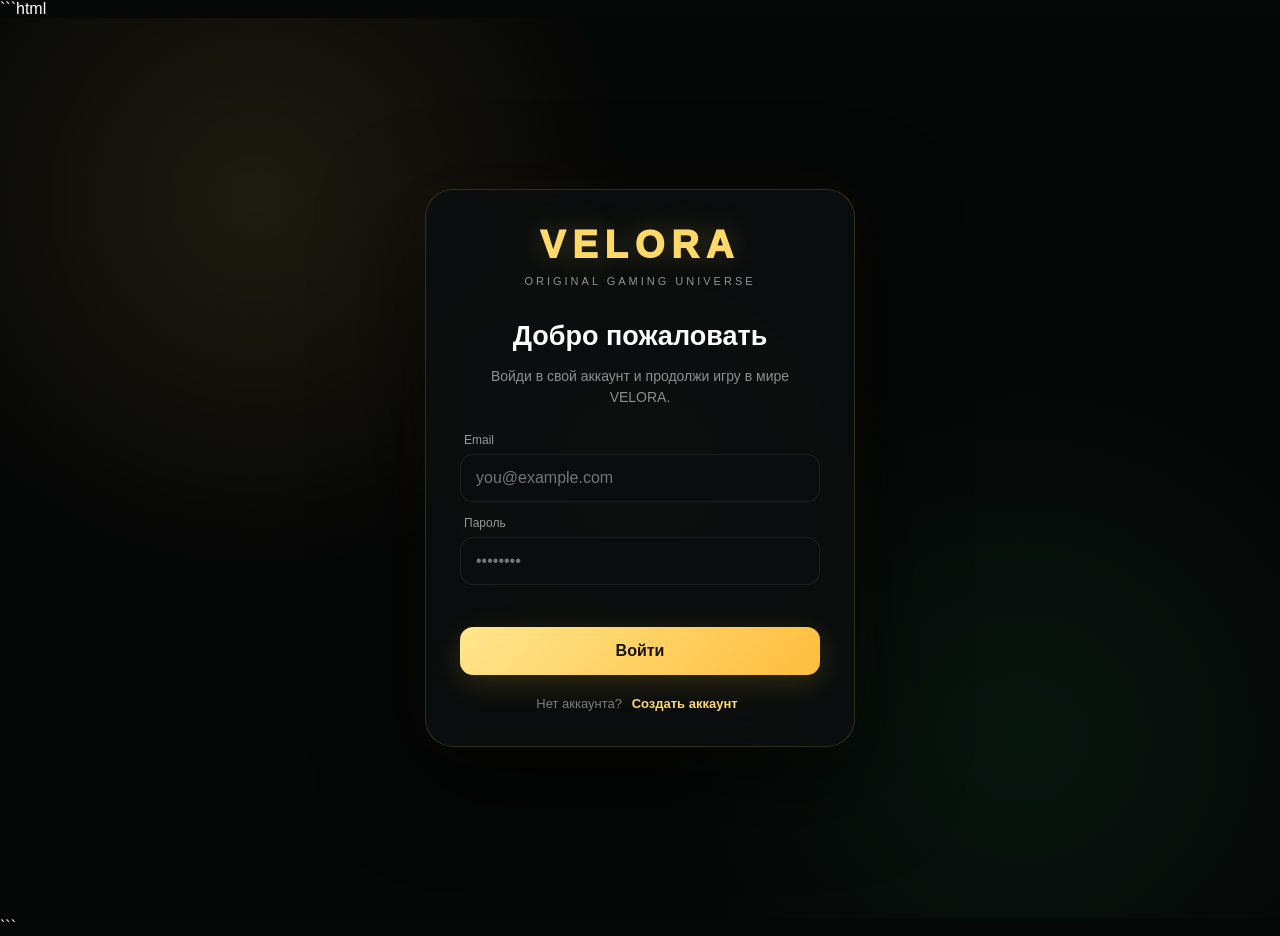
==== commit 70be3a69: "Add files via upload" ====
--- a/index.html
+++ b/index.html
@@ -1,5 +1,6 @@
+```html
 <!DOCTYPE html>
-<html lang="uk">
+<html lang="ru">
 <head>
 <meta charset="UTF-8">
 <meta name="viewport" content="width=device-width, initial-scale=1.0, maximum-scale=1.0, user-scalable=no">
@@ -7,35 +8,18 @@
 <title>VELORA</title>
 
 <style>
-:root{
-  --bg:#070808;
-  --bg2:#0d1010;
-  --panel:#111515;
-  --panel2:#151b19;
-  --gold:#ffd86a;
-  --gold2:#f2b94b;
-  --green:#2bd17e;
-  --green2:#19a866;
-  --text:#f6f4ed;
-  --muted:#8e9692;
-  --line:rgba(255,216,106,.12);
-  --danger:#ff5e65;
-  --shadow:0 25px 80px rgba(0,0,0,.55);
-}
-
 *{
   box-sizing:border-box;
+  -webkit-tap-highlight-color:transparent;
+}
+
+html,body{
   margin:0;
   padding:0;
-  -webkit-tap-highlight-color:transparent;
-}
-
-html,body{
-  width:100%;
   min-height:100%;
-  background:var(--bg);
-  color:var(--text);
-  font-family:-apple-system,BlinkMacSystemFont,"Segoe UI",Arial,sans-serif;
+  background:#060707;
+  color:#fff;
+  font-family:Inter,Arial,sans-serif;
 }
 
 body{
@@ -50,1177 +34,1036 @@
   cursor:pointer;
 }
 
-.hidden{
-  display:none!important;
-}
-
-/* BACKGROUND */
-
-body:before{
-  content:"";
-  position:fixed;
-  inset:0;
-  pointer-events:none;
-  background:
-    radial-gradient(circle at 15% 15%,rgba(43,209,126,.08),transparent 30%),
-    radial-gradient(circle at 85% 20%,rgba(255,216,106,.07),transparent 30%),
-    radial-gradient(circle at 50% 100%,rgba(43,209,126,.05),transparent 35%);
-  z-index:-2;
-}
-
-body:after{
-  content:"";
-  position:fixed;
-  inset:0;
-  pointer-events:none;
-  opacity:.18;
-  background-image:
-    linear-gradient(rgba(255,255,255,.025) 1px,transparent 1px),
-    linear-gradient(90deg,rgba(255,255,255,.025) 1px,transparent 1px);
-  background-size:45px 45px;
-  z-index:-1;
-}
-
-/* BUTTONS */
-
-.btn{
-  border:0;
-  min-height:52px;
-  padding:0 25px;
-  border-radius:14px;
-  font-weight:800;
-  letter-spacing:.1px;
-  transition:.2s ease;
-}
-
-.btn:active{
-  transform:scale(.97);
-}
-
-.btn-gold{
-  color:#17130a;
-  background:linear-gradient(135deg,#ffe998,#ffd15b,#eeb33f);
-  box-shadow:
-    0 10px 35px rgba(255,216,106,.15),
-    inset 0 1px rgba(255,255,255,.55);
-}
-
-.btn-gold:hover{
-  box-shadow:
-    0 12px 40px rgba(255,216,106,.24),
-    inset 0 1px rgba(255,255,255,.55);
-}
-
-.btn-dark{
-  color:var(--text);
-  background:#151a18;
-  border:1px solid rgba(255,255,255,.08);
-}
-
-.btn-green{
-  color:#07130d;
-  background:linear-gradient(135deg,#51ef9d,#22c875);
-  box-shadow:0 10px 35px rgba(43,209,126,.14);
-}
-
-/* AUTH */
+:root{
+  --gold:#ffd86a;
+  --gold2:#ffb52e;
+  --green:#2bd17e;
+  --bg:#060707;
+  --panel:#101313;
+  --panel2:#151919;
+  --line:rgba(255,255,255,.08);
+}
+
+/* =========================
+   AUTH
+========================= */
 
 .auth-screen{
   min-height:100vh;
   display:flex;
   align-items:center;
   justify-content:center;
-  padding:25px;
+  padding:24px;
   position:relative;
-}
-
-.auth-wrap{
-  width:min(1050px,100%);
-  min-height:620px;
-  display:grid;
-  grid-template-columns:1.1fr .9fr;
-  border:1px solid rgba(255,216,106,.12);
-  border-radius:30px;
-  overflow:hidden;
-  background:rgba(12,15,14,.88);
-  box-shadow:var(--shadow);
-  backdrop-filter:blur(20px);
-}
-
-.auth-showcase{
-  position:relative;
-  padding:65px;
-  display:flex;
-  flex-direction:column;
-  justify-content:center;
   overflow:hidden;
   background:
-    radial-gradient(circle at 25% 25%,rgba(43,209,126,.15),transparent 35%),
-    radial-gradient(circle at 80% 75%,rgba(255,216,106,.12),transparent 35%),
-    linear-gradient(145deg,#101715,#080a09);
-}
-
-.auth-showcase:before{
-  content:"";
+    radial-gradient(circle at 20% 20%,rgba(255,216,106,.10),transparent 30%),
+    radial-gradient(circle at 80% 80%,rgba(43,209,126,.08),transparent 30%),
+    #050606;
+}
+
+.auth-glow{
   position:absolute;
-  width:360px;
-  height:360px;
-  border:1px solid rgba(255,216,106,.1);
+  width:500px;
+  height:500px;
   border-radius:50%;
-  right:-140px;
-  top:-130px;
+  background:radial-gradient(circle,rgba(255,216,106,.10),transparent 68%);
+  filter:blur(15px);
+  animation:floatGlow 7s ease-in-out infinite;
+}
+
+@keyframes floatGlow{
+  0%,100%{transform:translate(-30px,-20px)}
+  50%{transform:translate(30px,20px)}
+}
+
+.auth-card{
+  width:100%;
+  max-width:430px;
+  position:relative;
+  z-index:2;
+  padding:34px;
+  border:1px solid rgba(255,216,106,.16);
+  border-radius:28px;
+  background:rgba(12,15,15,.90);
+  backdrop-filter:blur(20px);
   box-shadow:
-    0 0 0 45px rgba(255,216,106,.025),
-    0 0 0 90px rgba(255,216,106,.015);
-}
-
-.auth-showcase:after{
-  content:"";
-  position:absolute;
-  width:260px;
-  height:260px;
-  border:1px solid rgba(43,209,126,.08);
-  border-radius:50%;
-  left:-130px;
-  bottom:-130px;
+    0 30px 100px rgba(0,0,0,.65),
+    0 0 60px rgba(255,216,106,.04);
 }
 
 .logo{
   font-size:38px;
-  font-weight:950;
+  font-weight:1000;
   letter-spacing:7px;
   color:var(--gold);
-  position:relative;
-  z-index:2;
-}
-
-.logo span{
+  text-align:center;
+  text-shadow:0 0 30px rgba(255,216,106,.25);
+}
+
+.logo-sub{
+  text-align:center;
+  margin-top:8px;
+  color:#8d9693;
+  font-size:11px;
+  letter-spacing:3px;
+  text-transform:uppercase;
+}
+
+.auth-title{
+  margin:34px 0 8px;
+  font-size:27px;
+  text-align:center;
+}
+
+.auth-text{
+  text-align:center;
+  color:#89908e;
+  line-height:1.5;
+  font-size:14px;
+  margin-bottom:25px;
+}
+
+.field{
+  margin-bottom:14px;
+}
+
+.field label{
+  display:block;
+  color:#929997;
+  font-size:12px;
+  margin:0 0 7px 4px;
+}
+
+.field input{
+  width:100%;
+  border:1px solid var(--line);
+  outline:none;
   color:#fff;
-}
-
-.auth-kicker{
-  margin-top:70px;
-  color:var(--green);
-  text-transform:uppercase;
-  font-size:11px;
+  background:#0a0d0d;
+  padding:14px 15px;
+  border-radius:13px;
+  transition:.2s;
+}
+
+.field input:focus{
+  border-color:rgba(255,216,106,.5);
+  box-shadow:0 0 0 3px rgba(255,216,106,.05);
+}
+
+.primary-btn,
+.gold-btn{
+  width:100%;
+  border:0;
+  border-radius:13px;
+  padding:15px;
+  color:#17130a;
   font-weight:900;
-  letter-spacing:3px;
-}
-
-.auth-title{
-  margin-top:15px;
-  font-size:52px;
-  line-height:1.02;
-  max-width:550px;
-  letter-spacing:-2px;
-}
-
-.auth-title span{
-  color:var(--gold);
-}
-
-.auth-description{
-  margin-top:22px;
-  color:var(--muted);
-  max-width:500px;
-  line-height:1.7;
-  font-size:15px;
-}
-
-.auth-features{
-  display:flex;
-  gap:10px;
-  flex-wrap:wrap;
-  margin-top:30px;
-}
-
-.feature{
-  border:1px solid rgba(255,255,255,.07);
-  background:rgba(255,255,255,.025);
-  padding:10px 14px;
-  border-radius:10px;
-  color:#b9c0bc;
+  background:linear-gradient(135deg,#ffe68d,#ffbd3c);
+  box-shadow:0 8px 30px rgba(255,190,55,.16);
+  transition:.2s;
+}
+
+.primary-btn:active,
+.gold-btn:active{
+  transform:scale(.98);
+}
+
+.secondary-btn{
+  width:100%;
+  margin-top:10px;
+  border:1px solid var(--line);
+  background:#111515;
+  color:#fff;
+  border-radius:13px;
+  padding:14px;
+}
+
+.auth-error{
+  min-height:18px;
+  color:#ff7777;
   font-size:12px;
-}
-
-.auth-panel{
-  display:flex;
-  align-items:center;
-  justify-content:center;
-  padding:40px;
-  background:rgba(8,10,9,.72);
-}
-
-.auth-card{
-  width:100%;
-  max-width:390px;
-}
-
-.auth-card h2{
-  font-size:29px;
-  margin-bottom:9px;
-}
-
-.auth-card-sub{
-  color:var(--muted);
-  font-size:14px;
-  line-height:1.5;
-  margin-bottom:28px;
-}
-
-.auth-actions{
-  display:grid;
-  gap:12px;
-}
-
-.auth-actions .btn{
-  width:100%;
+  text-align:center;
+  margin:10px 0;
 }
 
 .auth-switch{
   text-align:center;
-  margin-top:22px;
-  color:var(--muted);
+  margin-top:20px;
+  color:#777f7d;
   font-size:13px;
 }
 
-.link-btn{
+.auth-switch button{
   border:0;
   background:none;
   color:var(--gold);
   font-weight:800;
-  padding:0;
-}
-
-.link-btn:hover{
-  text-decoration:underline;
-}
-
-.support-link{
-  display:block;
-  text-align:center;
-  margin-top:25px;
-  color:#727b76;
-  font-size:12px;
-  text-decoration:none;
-}
-
-.support-link:hover{
-  color:var(--green);
-}
-
-/* FORM */
-
-.form-group{
-  margin-bottom:16px;
-}
-
-.form-label{
-  display:block;
-  color:#c6cbc8;
-  font-size:12px;
-  font-weight:700;
-  margin-bottom:8px;
-}
-
-.input-wrap{
-  position:relative;
-}
-
-.form-input{
-  width:100%;
-  height:52px;
-  border:1px solid rgba(255,255,255,.08);
-  border-radius:13px;
-  outline:none;
-  color:#fff;
-  background:#111614;
-  padding:0 15px;
-  transition:.2s;
-}
-
-.form-input:focus{
-  border-color:rgba(255,216,106,.45);
-  box-shadow:0 0 0 3px rgba(255,216,106,.06);
-}
-
-.password-toggle{
-  position:absolute;
-  right:10px;
-  top:7px;
-  height:38px;
-  padding:0 9px;
-  border:0;
-  border-radius:8px;
-  background:#1b211f;
-  color:#aab2ad;
-  font-size:11px;
-}
-
-.error{
-  color:var(--danger);
-  font-size:12px;
-  margin-top:8px;
-  min-height:16px;
-}
-
-.form-note{
-  color:#707874;
-  font-size:11px;
-  line-height:1.5;
-  margin-top:14px;
-}
-
-/* LOADER */
+}
+
+.hidden{
+  display:none!important;
+}
+
+/* =========================
+   LOADING
+========================= */
 
 .loading-screen{
-  min-height:100vh;
+  position:fixed;
+  inset:0;
+  z-index:9999;
   display:flex;
   align-items:center;
   justify-content:center;
-  padding:25px;
-}
-
-.loading-box{
-  width:min(450px,100%);
+  background:#050606;
+}
+
+.loader-box{
   text-align:center;
-  padding:50px 30px;
-  border-radius:25px;
-  background:#101413;
-  border:1px solid rgba(255,216,106,.1);
-  box-shadow:var(--shadow);
-}
-
-.loader{
-  width:58px;
-  height:58px;
-  margin:0 auto 25px;
+}
+
+.loader-ring{
+  width:64px;
+  height:64px;
   border-radius:50%;
-  border:3px solid rgba(255,255,255,.08);
+  border:2px solid rgba(255,216,106,.15);
   border-top-color:var(--gold);
-  border-right-color:var(--green);
   animation:spin 1s linear infinite;
+  margin:auto;
 }
 
 @keyframes spin{
   to{transform:rotate(360deg)}
 }
 
-.loading-box h2{
-  font-size:23px;
-}
-
-.loading-box p{
-  margin-top:10px;
-  color:var(--muted);
-  font-size:14px;
-}
-
-/* APP */
+.loader-text{
+  margin-top:18px;
+  color:#a5aaa8;
+  font-size:12px;
+  letter-spacing:2px;
+}
+
+/* =========================
+   APP
+========================= */
 
 .app{
   min-height:100vh;
-}
-
-.header{
+  background:
+    radial-gradient(circle at 50% -10%,rgba(255,216,106,.07),transparent 30%),
+    #060707;
+}
+
+.topbar{
+  height:74px;
+  display:flex;
+  align-items:center;
+  justify-content:space-between;
+  padding:0 4%;
+  border-bottom:1px solid var(--line);
+  background:rgba(6,7,7,.85);
+  backdrop-filter:blur(18px);
   position:sticky;
   top:0;
-  z-index:50;
-  height:76px;
-  border-bottom:1px solid rgba(255,255,255,.06);
-  background:rgba(7,8,8,.9);
-  backdrop-filter:blur(20px);
-}
-
-.header-inner{
-  width:min(1240px,calc(100% - 32px));
-  height:100%;
-  margin:auto;
-  display:flex;
-  align-items:center;
-  gap:35px;
-}
-
-.header-logo{
-  font-size:24px;
-  font-weight:950;
-  letter-spacing:4px;
+  z-index:100;
+}
+
+.brand{
+  font-size:25px;
+  font-weight:1000;
+  letter-spacing:5px;
   color:var(--gold);
 }
 
 .nav{
   display:flex;
-  gap:5px;
-  flex:1;
-}
-
-.nav-btn{
+  gap:6px;
+}
+
+.nav button{
   border:0;
   background:transparent;
-  color:#929a95;
-  padding:11px 14px;
+  color:#8d9693;
+  padding:10px 13px;
   border-radius:10px;
-  font-size:13px;
-  font-weight:700;
-}
-
-.nav-btn.active,
-.nav-btn:hover{
+}
+
+.nav button.active,
+.nav button:hover{
   color:#fff;
-  background:#121715;
-}
-
-.header-right{
-  display:flex;
-  align-items:center;
-  gap:10px;
-}
-
-.balance{
-  height:42px;
+  background:#111515;
+}
+
+.top-actions{
   display:flex;
   align-items:center;
   gap:9px;
-  padding:0 15px;
-  border-radius:12px;
-  background:#111614;
-  border:1px solid rgba(255,216,106,.12);
-}
-
-.balance-label{
-  color:#7e8782;
-  font-size:10px;
-  text-transform:uppercase;
-  letter-spacing:1px;
-}
-
-.balance-value{
+}
+
+.balance{
+  padding:10px 13px;
+  border:1px solid rgba(255,216,106,.16);
+  border-radius:11px;
   color:var(--gold);
-  font-size:14px;
-  font-weight:900;
+  background:#0c1010;
+  font-weight:800;
+  font-size:13px;
 }
 
 .profile-btn{
-  height:42px;
-  width:42px;
-  border-radius:12px;
-  border:1px solid rgba(43,209,126,.22);
-  background:#101916;
-  color:var(--green);
-  font-weight:900;
-}
-
-.mobile-menu{
+  border:1px solid var(--line);
+  background:#101414;
+  color:#fff;
+  border-radius:11px;
+  padding:10px 14px;
+}
+
+/* =========================
+   PAGES
+========================= */
+
+.page{
   display:none;
-}
-
-/* MAIN */
-
-.main{
-  width:min(1240px,calc(100% - 32px));
+  max-width:1250px;
   margin:auto;
-  padding:45px 0 80px;
+  padding:40px 4% 100px;
+}
+
+.page.active{
+  display:block;
 }
 
 .hero{
-  min-height:390px;
-  border:1px solid rgba(255,255,255,.06);
-  border-radius:27px;
-  overflow:hidden;
-  position:relative;
-  padding:55px;
-  display:flex;
+  min-height:430px;
+  display:grid;
+  grid-template-columns:1.05fr .95fr;
+  gap:30px;
   align-items:center;
-  background:
-    radial-gradient(circle at 75% 40%,rgba(255,216,106,.12),transparent 28%),
-    radial-gradient(circle at 85% 80%,rgba(43,209,126,.12),transparent 30%),
-    linear-gradient(125deg,#111715,#090b0a 65%);
-}
-
-.hero-art{
-  position:absolute;
-  right:5%;
-  width:370px;
-  height:300px;
-}
-
-.art-ring{
-  position:absolute;
-  width:270px;
-  height:270px;
-  border:1px solid rgba(255,216,106,.16);
-  border-radius:50%;
-  right:20px;
-  top:5px;
-  box-shadow:
-    0 0 0 35px rgba(255,216,106,.025),
-    0 0 0 70px rgba(255,216,106,.015);
-  animation:float 5s ease-in-out infinite;
-}
-
-.art-card{
-  position:absolute;
-  width:145px;
-  height:195px;
-  border-radius:18px;
-  background:linear-gradient(150deg,#242016,#10120f);
-  border:1px solid rgba(255,216,106,.3);
-  right:110px;
-  top:55px;
-  transform:rotate(9deg);
-  box-shadow:0 25px 50px rgba(0,0,0,.5);
-}
-
-.art-card:before{
-  content:"V";
-  position:absolute;
-  inset:15px;
-  border:1px solid rgba(255,216,106,.2);
-  border-radius:12px;
-  display:flex;
-  align-items:center;
-  justify-content:center;
-  font-size:80px;
-  font-weight:950;
-  color:rgba(255,216,106,.22);
-}
-
-.art-orb{
-  position:absolute;
-  width:70px;
-  height:70px;
-  border-radius:50%;
-  right:45px;
-  bottom:35px;
-  background:radial-gradient(circle at 30% 25%,#fff4b0,#ffd34e 45%,#8e5b13);
-  box-shadow:0 0 40px rgba(255,216,106,.3);
-  animation:float 3s ease-in-out infinite reverse;
-}
-
-@keyframes float{
-  0%,100%{transform:translateY(0)}
-  50%{transform:translateY(-12px)}
-}
-
-.hero-content{
-  position:relative;
-  z-index:2;
-  max-width:600px;
-}
-
-.eyebrow{
+}
+
+.hero-label{
   color:var(--green);
   font-size:11px;
   font-weight:900;
   letter-spacing:3px;
-  text-transform:uppercase;
 }
 
 .hero h1{
-  font-size:52px;
-  line-height:1.02;
-  margin-top:14px;
-  letter-spacing:-2px;
-}
-
-.hero h1 span{
-  color:var(--gold);
+  font-size:clamp(42px,6vw,76px);
+  line-height:.95;
+  margin:15px 0 20px;
+  letter-spacing:-3px;
 }
 
 .hero p{
-  color:var(--muted);
-  margin-top:18px;
+  max-width:580px;
+  color:#89918f;
   line-height:1.7;
-  max-width:550px;
-}
-
-.hero-actions{
+}
+
+.hero-buttons{
   display:flex;
-  gap:10px;
+  gap:12px;
   margin-top:28px;
 }
 
-/* SECTIONS */
-
-.section{
-  margin-top:55px;
-}
-
-.section-head{
+.hero-buttons button{
+  width:auto;
+  padding:14px 22px;
+}
+
+.hero-art{
+  height:360px;
+  border-radius:30px;
+  border:1px solid rgba(255,216,106,.13);
+  background:
+    radial-gradient(circle at 50% 40%,rgba(255,216,106,.18),transparent 20%),
+    radial-gradient(circle at 30% 70%,rgba(43,209,126,.10),transparent 25%),
+    linear-gradient(145deg,#121717,#090b0b);
+  position:relative;
+  overflow:hidden;
+}
+
+.hero-orb{
+  position:absolute;
+  width:170px;
+  height:170px;
+  border-radius:50%;
+  left:50%;
+  top:50%;
+  transform:translate(-50%,-50%);
+  background:radial-gradient(circle at 35% 30%,#fff3ad,#ffb82d 35%,#a95d0d 70%,transparent 71%);
+  box-shadow:
+    0 0 50px rgba(255,188,48,.3),
+    0 0 120px rgba(255,188,48,.15);
+  animation:heroOrb 4s ease-in-out infinite;
+}
+
+@keyframes heroOrb{
+  0%,100%{transform:translate(-50%,-50%) scale(1)}
+  50%{transform:translate(-50%,-50%) scale(1.08)}
+}
+
+.section-title{
+  margin:25px 0;
   display:flex;
   align-items:end;
   justify-content:space-between;
-  gap:20px;
-  margin-bottom:20px;
-}
-
-.section-title{
-  font-size:27px;
-}
-
-.section-sub{
-  color:var(--muted);
-  font-size:13px;
-  margin-top:5px;
-}
+}
+
+.section-title h2{
+  margin:0;
+  font-size:28px;
+}
+
+.section-title span{
+  color:#737b79;
+  font-size:12px;
+}
+
+/* =========================
+   GAME CARDS
+========================= */
 
 .games-grid{
   display:grid;
   grid-template-columns:repeat(3,1fr);
-  gap:17px;
+  gap:18px;
 }
 
 .game-card{
-  min-height:280px;
-  border-radius:21px;
+  min-height:270px;
+  border:1px solid var(--line);
+  border-radius:23px;
   overflow:hidden;
-  border:1px solid rgba(255,255,255,.07);
-  background:#101413;
+  background:#0d1111;
+  cursor:pointer;
+  transition:.3s;
   position:relative;
-  cursor:pointer;
-  transition:.25s ease;
 }
 
 .game-card:hover{
-  transform:translateY(-4px);
+  transform:translateY(-5px);
+  border-color:rgba(255,216,106,.3);
+}
+
+.game-preview{
+  height:175px;
+  position:relative;
+  overflow:hidden;
+}
+
+.game-preview.candy{
+  background:
+    radial-gradient(circle at 25% 30%,rgba(255,93,186,.5),transparent 20%),
+    radial-gradient(circle at 75% 60%,rgba(85,213,255,.4),transparent 22%),
+    linear-gradient(135deg,#35123d,#141a40);
+}
+
+.game-preview.olympus{
+  background:
+    radial-gradient(circle at 50% 30%,rgba(255,216,106,.28),transparent 20%),
+    linear-gradient(135deg,#11162c,#07080d);
+}
+
+.game-preview.jungle{
+  background:
+    radial-gradient(circle at 50% 40%,rgba(43,209,126,.35),transparent 24%),
+    linear-gradient(135deg,#09251b,#07100d);
+}
+
+.preview-core{
+  position:absolute;
+  width:75px;
+  height:75px;
+  left:50%;
+  top:50%;
+  transform:translate(-50%,-50%);
+  border-radius:22px;
+  background:linear-gradient(145deg,#fff2a6,#e69d20);
+  box-shadow:0 0 50px rgba(255,200,50,.25);
+  animation:previewFloat 3s ease-in-out infinite;
+}
+
+.preview-core:before{
+  content:"";
+  position:absolute;
+  inset:16px;
+  border:2px solid rgba(80,45,0,.45);
+  border-radius:50%;
+}
+
+@keyframes previewFloat{
+  50%{transform:translate(-50%,-55%) rotate(4deg)}
+}
+
+.game-info{
+  padding:17px;
+}
+
+.game-name{
+  font-weight:900;
+  font-size:18px;
+}
+
+.game-desc{
+  color:#747c7a;
+  font-size:12px;
+  margin-top:6px;
+}
+
+/* =========================
+   BONUS / SUPPORT
+========================= */
+
+.info-card{
+  border:1px solid var(--line);
+  background:#0d1111;
+  border-radius:22px;
+  padding:28px;
+  margin-top:18px;
+}
+
+.info-card h2{
+  margin-top:0;
+}
+
+.info-card p{
+  color:#858d8b;
+  line-height:1.7;
+}
+
+.support-form{
+  max-width:600px;
+}
+
+/* =========================
+   GAME SCREEN
+========================= */
+
+.game-screen{
+  position:fixed;
+  inset:0;
+  z-index:500;
+  display:none;
+  background:#060707;
+  overflow:auto;
+}
+
+.game-screen.active{
+  display:block;
+}
+
+.game-top{
+  height:70px;
+  padding:0 20px;
+  display:flex;
+  align-items:center;
+  justify-content:space-between;
+  border-bottom:1px solid var(--line);
+  background:rgba(5,6,6,.88);
+  backdrop-filter:blur(18px);
+  position:sticky;
+  top:0;
+  z-index:20;
+}
+
+.back-btn{
+  border:1px solid var(--line);
+  background:#111515;
+  color:#fff;
+  border-radius:10px;
+  padding:9px 13px;
+}
+
+.game-title{
+  text-align:center;
+}
+
+.game-title strong{
+  display:block;
+  font-size:15px;
+}
+
+.game-title small{
+  color:#707977;
+  font-size:10px;
+}
+
+.game-balance{
+  color:var(--gold);
+  font-weight:900;
+  font-size:13px;
+}
+
+.game-wrap{
+  max-width:1100px;
+  margin:auto;
+  padding:25px 18px 60px;
+}
+
+/* GAME THEMES */
+
+.game-screen.candy-theme{
+  background:
+    radial-gradient(circle at 50% 0%,rgba(255,65,190,.16),transparent 30%),
+    #120b17;
+}
+
+.game-screen.olympus-theme{
+  background:
+    radial-gradient(circle at 50% 0%,rgba(255,216,106,.13),transparent 28%),
+    #080b16;
+}
+
+.game-screen.jungle-theme{
+  background:
+    radial-gradient(circle at 50% 0%,rgba(43,209,126,.14),transparent 30%),
+    #06100c;
+}
+
+/* =========================
+   GAME HEADER
+========================= */
+
+.game-banner{
+  text-align:center;
+  margin-bottom:18px;
+}
+
+.game-banner h1{
+  margin:5px 0;
+  font-size:30px;
+}
+
+.game-banner p{
+  margin:0;
+  color:#808886;
+  font-size:12px;
+}
+
+/* =========================
+   SLOT MACHINE
+========================= */
+
+.machine{
+  border:1px solid rgba(255,255,255,.10);
+  border-radius:28px;
+  padding:16px;
+  background:
+    linear-gradient(145deg,rgba(255,255,255,.035),rgba(255,255,255,.01)),
+    rgba(4,5,5,.75);
+  box-shadow:0 25px 90px rgba(0,0,0,.35);
+}
+
+.candy-theme .machine{
+  border-color:rgba(255,105,201,.2);
+  box-shadow:0 25px 100px rgba(255,45,190,.08);
+}
+
+.olympus-theme .machine{
   border-color:rgba(255,216,106,.2);
 }
 
-.game-card-bg{
-  position:absolute;
-  inset:0;
-}
-
-.candy-bg{
-  background:
-    radial-gradient(circle at 25% 25%,rgba(255,105,177,.35),transparent 25%),
-    radial-gradient(circle at 80% 30%,rgba(255,211,79,.28),transparent 25%),
-    linear-gradient(145deg,#26172b,#101411);
-}
-
-.olympus-bg{
-  background:
-    radial-gradient(circle at 50% 20%,rgba(255,216,106,.3),transparent 30%),
-    radial-gradient(circle at 15% 80%,rgba(98,137,255,.25),transparent 28%),
-    linear-gradient(145deg,#171c38,#0d1115);
-}
-
-.jungle-bg{
-  background:
-    radial-gradient(circle at 70% 25%,rgba(43,209,126,.3),transparent 28%),
-    radial-gradient(circle at 20% 75%,rgba(239,176,61,.2),transparent 25%),
-    linear-gradient(145deg,#10261d,#0b1110);
-}
-
-.game-art{
-  position:absolute;
-  inset:0;
-}
-
-.game-symbol{
-  position:absolute;
-  width:100px;
-  height:100px;
-  right:35px;
-  top:45px;
-  border-radius:28px;
-  transform:rotate(8deg);
+.jungle-theme .machine{
+  border-color:rgba(43,209,126,.18);
+}
+
+.slot-grid{
+  display:grid;
+  gap:7px;
+  margin:auto;
+  max-width:850px;
+}
+
+.slot-grid.grid-5x3{
+  grid-template-columns:repeat(5,1fr);
+}
+
+.slot-grid.grid-6x5{
+  grid-template-columns:repeat(6,1fr);
+}
+
+.slot-cell{
+  aspect-ratio:1/1;
+  min-width:0;
+  border-radius:13px;
+  position:relative;
   display:flex;
   align-items:center;
   justify-content:center;
-  font-size:54px;
-  font-weight:950;
-  color:rgba(255,255,255,.7);
-  border:1px solid rgba(255,255,255,.15);
-  background:rgba(255,255,255,.07);
-  box-shadow:0 20px 40px rgba(0,0,0,.25);
-}
-
-.candy-bg + .game-art .game-symbol{
-  color:#ffb5d9;
-  box-shadow:0 0 50px rgba(255,105,177,.18);
-}
-
-.olympus-bg + .game-art .game-symbol{
-  color:#ffe18a;
-  box-shadow:0 0 50px rgba(255,216,106,.18);
-}
-
-.jungle-bg + .game-art .game-symbol{
-  color:#70e7a8;
-  box-shadow:0 0 50px rgba(43,209,126,.18);
-}
-
-.game-info{
-  position:absolute;
-  left:22px;
-  right:22px;
-  bottom:20px;
-  z-index:3;
-}
-
-.game-tag{
-  display:inline-block;
-  padding:5px 8px;
-  border-radius:6px;
-  background:rgba(0,0,0,.3);
-  border:1px solid rgba(255,255,255,.08);
-  color:#d4d8d5;
-  font-size:9px;
-  font-weight:900;
-  letter-spacing:1.5px;
-}
-
-.game-info h3{
-  margin-top:9px;
-  font-size:23px;
-}
-
-.game-info p{
-  color:#a5ada8;
-  font-size:12px;
-  margin-top:3px;
-}
-
-/* PAGE PANELS */
-
-.page-panel{
+  overflow:hidden;
+  background:linear-gradient(145deg,#171c1c,#0d1111);
   border:1px solid rgba(255,255,255,.07);
-  border-radius:23px;
-  background:#0f1312;
-  padding:30px;
-}
-
-.bonus-card{
-  padding:28px;
-  border-radius:18px;
-  background:
-    radial-gradient(circle at 85% 25%,rgba(255,216,106,.13),transparent 25%),
-    linear-gradient(135deg,#171916,#0e1110);
-  border:1px solid rgba(255,216,106,.12);
-}
-
-.bonus-card h2{
-  color:var(--gold);
-}
-
-.bonus-card p{
-  color:var(--muted);
-  line-height:1.6;
-  margin-top:10px;
-}
-
-.support-grid{
-  display:grid;
-  grid-template-columns:.8fr 1.2fr;
-  gap:20px;
-}
-
-.support-info{
-  padding:25px;
-  border-radius:18px;
-  background:#131816;
-  border:1px solid rgba(255,255,255,.06);
-}
-
-.support-info h2{
-  font-size:24px;
-}
-
-.support-info p{
-  color:var(--muted);
-  line-height:1.7;
-  margin-top:12px;
-}
-
-.support-form{
-  padding:25px;
-  border-radius:18px;
-  background:#131816;
-  border:1px solid rgba(255,255,255,.06);
-}
-
-/* GAME SCREEN */
-
-.game-screen{
-  position:fixed;
-  inset:0;
-  z-index:100;
-  background:#070908;
-  overflow:auto;
-}
-
-.game-top{
-  height:70px;
-  border-bottom:1px solid rgba(255,255,255,.06);
-  display:flex;
-  align-items:center;
-  justify-content:space-between;
-  padding:0 20px;
-  position:sticky;
-  top:0;
-  z-index:10;
-  background:rgba(7,9,8,.92);
-  backdrop-filter:blur(20px);
-}
-
-.back-game{
-  border:0;
-  background:#111614;
-  color:#fff;
-  height:42px;
-  padding:0 16px;
-  border-radius:11px;
-}
-
-.game-title-top{
-  color:var(--gold);
-  font-weight:900;
-  letter-spacing:1px;
-}
-
-.game-balance{
-  color:var(--green);
-  font-weight:900;
-}
-
-.game-main{
-  width:min(1050px,calc(100% - 25px));
-  margin:auto;
-  padding:30px 0 60px;
-}
-
-.slot-stage{
-  border-radius:25px;
-  padding:25px;
-  border:1px solid rgba(255,216,106,.12);
-  background:
-    radial-gradient(circle at 50% 0%,rgba(255,216,106,.09),transparent 35%),
-    #0d1110;
-  box-shadow:0 30px 80px rgba(0,0,0,.35);
-}
-
-.slot-machine{
-  max-width:780px;
-  margin:auto;
-  border:2px solid rgba(255,216,106,.25);
-  border-radius:20px;
-  padding:15px;
-  background:#080b0a;
+  box-shadow:inset 0 0 20px rgba(0,0,0,.25);
+  transition:.18s;
+}
+
+.grid-6x5 .slot-cell{
+  border-radius:10px;
+}
+
+.slot-cell.win{
+  animation:winCell .55s ease-in-out infinite alternate;
+  border-color:var(--gold);
   box-shadow:
-    inset 0 0 50px rgba(0,0,0,.7),
-    0 20px 50px rgba(0,0,0,.4);
-}
-
-.reels{
-  display:grid;
-  grid-template-columns:repeat(5,1fr);
-  gap:8px;
-}
-
-.reel{
-  aspect-ratio:.72;
-  border-radius:12px;
-  overflow:hidden;
-  border:1px solid rgba(255,255,255,.08);
-  background:#111715;
+    0 0 22px rgba(255,216,106,.32),
+    inset 0 0 20px rgba(255,216,106,.08);
+}
+
+@keyframes winCell{
+  from{transform:scale(1)}
+  to{transform:scale(1.05)}
+}
+
+.slot-cell.drop{
+  animation:dropCell .45s ease;
+}
+
+@keyframes dropCell{
+  0%{transform:translateY(-30px);opacity:.1}
+  100%{transform:translateY(0);opacity:1}
+}
+
+/* SYMBOLS */
+
+.symbol{
+  width:62%;
+  height:62%;
   position:relative;
-}
-
-.reel:after{
-  content:"";
-  position:absolute;
-  inset:0;
-  background:linear-gradient(
-    to bottom,
-    rgba(0,0,0,.65),
-    transparent 25%,
-    transparent 75%,
-    rgba(0,0,0,.65)
-  );
-  pointer-events:none;
-}
-
-.symbol{
-  height:33.333%;
   display:flex;
   align-items:center;
   justify-content:center;
-  font-size:clamp(22px,4vw,42px);
-  font-weight:950;
+  font-weight:1000;
+  font-size:clamp(16px,3vw,30px);
   color:#fff;
-  border-bottom:1px solid rgba(255,255,255,.035);
-  text-shadow:0 5px 20px rgba(0,0,0,.5);
-}
-
-.symbol:nth-child(1){
-  background:linear-gradient(145deg,#171d1a,#111513);
-}
-
-.symbol:nth-child(2){
-  background:linear-gradient(145deg,#191b16,#121511);
-}
-
-.symbol:nth-child(3){
-  background:linear-gradient(145deg,#161b18,#101412);
-}
-
-.reel.spinning{
-  animation:reelShake .12s linear infinite;
-}
-
-@keyframes reelShake{
-  0%{transform:translateY(0)}
-  50%{transform:translateY(2px)}
-  100%{transform:translateY(0)}
-}
-
-.win-line{
+  text-shadow:0 2px 5px rgba(0,0,0,.5);
+}
+
+.candy-symbol{
+  border-radius:35%;
+  transform:rotate(6deg);
+  background:linear-gradient(145deg,#ff9fe3,#db2d9d);
+  box-shadow:
+    inset 4px 4px 8px rgba(255,255,255,.35),
+    0 6px 12px rgba(0,0,0,.3);
+}
+
+.candy-symbol.blue{
+  background:linear-gradient(145deg,#91ecff,#287ad8);
+}
+
+.candy-symbol.yellow{
+  background:linear-gradient(145deg,#fff19a,#e89d21);
+}
+
+.candy-symbol.green{
+  background:linear-gradient(145deg,#a4ffbd,#20a65c);
+}
+
+.candy-symbol.purple{
+  background:linear-gradient(145deg,#dbabff,#7738c7);
+}
+
+.candy-symbol:after{
+  content:"";
   position:absolute;
-  left:0;
-  right:0;
-  top:50%;
-  height:2px;
-  background:var(--gold);
-  box-shadow:0 0 15px rgba(255,216,106,.6);
-  opacity:0;
-  z-index:4;
-}
-
-.win-line.show{
-  opacity:1;
-  animation:winPulse .5s ease-in-out infinite alternate;
-}
-
-@keyframes winPulse{
-  from{opacity:.45}
-  to{opacity:1}
+  width:22%;
+  height:12%;
+  border-radius:50%;
+  background:rgba(255,255,255,.5);
+  top:14%;
+  left:17%;
+  transform:rotate(-20deg);
+}
+
+.olympus-symbol{
+  border-radius:50%;
+  border:2px solid rgba(255,216,106,.65);
+  background:
+    radial-gradient(circle at 35% 30%,#fff5bd,#e4aa32 40%,#5e3908 100%);
+  box-shadow:
+    0 0 16px rgba(255,216,106,.18),
+    inset 0 0 12px rgba(255,255,255,.25);
+}
+
+.olympus-symbol.diamond{
+  border-radius:15%;
+  transform:rotate(45deg);
+  width:54%;
+  height:54%;
+}
+
+.olympus-symbol.diamond span{
+  transform:rotate(-45deg);
+}
+
+.jungle-symbol{
+  border-radius:50%;
+  background:linear-gradient(145deg,#78e79b,#117244);
+  border:2px solid rgba(132,255,179,.35);
+  box-shadow:inset 0 0 12px rgba(255,255,255,.12);
+}
+
+.jungle-symbol.gold{
+  background:linear-gradient(145deg,#ffe995,#a96812);
+  border-color:rgba(255,220,105,.45);
+}
+
+.jungle-symbol.dark{
+  background:linear-gradient(145deg,#56776b,#172a24);
+}
+
+.wild-symbol{
+  background:linear-gradient(145deg,#fff0a0,#d79a1e);
+  color:#241b08;
+  border-radius:16px;
+  border:2px solid #ffeaa1;
+  box-shadow:0 0 18px rgba(255,216,106,.25);
+}
+
+.scatter-symbol{
+  background:linear-gradient(145deg,#c8fff0,#1da77a);
+  color:#07150f;
+  border-radius:50%;
+  border:2px solid #7dffd0;
+  box-shadow:0 0 18px rgba(43,209,126,.3);
+}
+
+/* MULTIPLIER */
+
+.multiplier{
+  min-height:42px;
+  display:flex;
+  justify-content:center;
+  align-items:center;
+  gap:8px;
+  margin:12px auto;
+}
+
+.multiplier-badge{
+  min-width:90px;
+  padding:9px 16px;
+  text-align:center;
+  border-radius:999px;
+  border:1px solid rgba(255,216,106,.2);
+  background:rgba(255,216,106,.06);
+  color:var(--gold);
+  font-weight:1000;
+  box-shadow:0 0 25px rgba(255,216,106,.08);
 }
 
 .win-display{
   text-align:center;
-  min-height:75px;
-  display:flex;
-  flex-direction:column;
-  justify-content:center;
+  min-height:43px;
 }
 
 .win-label{
-  color:#707975;
+  color:#747d7a;
+  font-size:10px;
   text-transform:uppercase;
   letter-spacing:2px;
-  font-size:9px;
-  font-weight:900;
-}
-
-.win-value{
+}
+
+.win-amount{
   color:var(--gold);
-  font-size:29px;
-  font-weight:950;
-  margin-top:3px;
-}
-
-.game-controls{
-  max-width:780px;
-  margin:18px auto 0;
+  font-size:26px;
+  font-weight:1000;
+  margin-top:2px;
+}
+
+/* CONTROLS */
+
+.controls{
   display:grid;
-  grid-template-columns:1fr 1fr 1.5fr;
-  gap:10px;
-}
-
-.control-box{
-  border:1px solid rgba(255,255,255,.07);
-  background:#111614;
-  border-radius:13px;
-  padding:9px;
-}
-
-.control-label{
-  color:#727b76;
-  font-size:9px;
-  text-transform:uppercase;
-  letter-spacing:1px;
-}
-
-.control-row{
+  grid-template-columns:auto 1fr auto;
+  gap:12px;
+  align-items:center;
+  max-width:850px;
+  margin:17px auto 0;
+}
+
+.bet-box{
   display:flex;
   align-items:center;
-  justify-content:space-between;
-  margin-top:5px;
-}
-
-.small-btn{
+  gap:7px;
+  padding:8px;
+  border-radius:13px;
+  background:#0d1111;
+  border:1px solid var(--line);
+}
+
+.bet-box button{
   width:32px;
-  height:30px;
+  height:32px;
   border:0;
   border-radius:8px;
-  background:#1a201d;
+  background:#171c1c;
   color:#fff;
+}
+
+.bet-value{
+  min-width:70px;
+  text-align:center;
   font-weight:900;
-}
-
-.control-value{
-  color:#fff;
-  font-size:13px;
-  font-weight:800;
+  font-size:12px;
 }
 
 .spin-btn{
-  min-height:60px;
   border:0;
-  border-radius:14px;
-  color:#17130a;
-  background:linear-gradient(135deg,#ffe998,#ffd15b,#eeb33f);
-  font-size:18px;
-  font-weight:950;
-  box-shadow:0 12px 35px rgba(255,216,106,.15);
+  min-height:55px;
+  border-radius:15px;
+  font-size:17px;
+  font-weight:1000;
+  color:#181207;
+  background:linear-gradient(135deg,#ffe98f,#ffb932);
+  box-shadow:0 10px 35px rgba(255,190,50,.18);
+  transition:.18s;
+}
+
+.spin-btn:active{
+  transform:scale(.97);
 }
 
 .spin-btn:disabled{
-  opacity:.5;
-}
-
-.game-options{
-  max-width:780px;
-  margin:10px auto 0;
+  opacity:.45;
+}
+
+.small-controls{
   display:flex;
-  gap:8px;
-}
-
-.option-btn{
-  flex:1;
-  height:42px;
-  border:1px solid rgba(255,255,255,.07);
+  gap:7px;
+}
+
+.small-controls button{
+  border:1px solid var(--line);
+  background:#0d1111;
+  color:#aaa;
+  padding:10px 12px;
   border-radius:10px;
-  background:#101412;
-  color:#9ca49f;
-  font-weight:800;
   font-size:11px;
 }
 
-.option-btn.active{
+.small-controls button.active{
   color:var(--green);
-  border-color:rgba(43,209,126,.25);
-  background:#101a15;
-}
+  border-color:rgba(43,209,126,.3);
+}
+
+/* PAYTABLE */
 
 .paytable{
-  max-width:780px;
-  margin:22px auto 0;
-  padding:18px;
-  border-radius:15px;
-  background:#0b0e0d;
-  border:1px solid rgba(255,255,255,.05);
-}
-
-.paytable h3{
-  font-size:14px;
-  margin-bottom:12px;
-}
-
-.paytable-grid{
-  display:grid;
-  grid-template-columns:repeat(5,1fr);
-  gap:8px;
+  margin-top:18px;
+  padding:16px;
+  border-radius:17px;
+  background:#0b0f0f;
+  border:1px solid var(--line);
+}
+
+.pay-title{
+  color:#9ca4a2;
+  font-size:11px;
+  text-transform:uppercase;
+  letter-spacing:2px;
+  margin-bottom:10px;
+}
+
+.pay-items{
+  display:flex;
+  flex-wrap:wrap;
+  gap:7px;
 }
 
 .pay-item{
+  padding:7px 10px;
+  border-radius:9px;
+  background:#111616;
+  color:#8d9693;
+  font-size:10px;
+}
+
+/* BONUS EFFECT */
+
+.bonus-overlay{
+  position:fixed;
+  inset:0;
+  z-index:800;
+  display:none;
+  align-items:center;
+  justify-content:center;
+  background:rgba(0,0,0,.76);
+  backdrop-filter:blur(8px);
+}
+
+.bonus-overlay.active{
+  display:flex;
+}
+
+.bonus-box{
+  width:min(90%,430px);
   text-align:center;
-  padding:10px 5px;
-  border-radius:9px;
-  background:#121715;
-  color:#c7cdc9;
-  font-size:11px;
-}
-
-.pay-symbol{
-  display:block;
+  padding:35px;
+  border-radius:28px;
+  border:1px solid rgba(255,216,106,.3);
+  background:linear-gradient(145deg,#16170f,#090a09);
+  box-shadow:0 30px 100px rgba(0,0,0,.6);
+  animation:bonusPop .45s ease;
+}
+
+@keyframes bonusPop{
+  from{transform:scale(.75);opacity:0}
+  to{transform:scale(1);opacity:1}
+}
+
+.bonus-box h2{
   color:var(--gold);
-  font-size:24px;
+  margin:0 0 10px;
+  font-size:34px;
+}
+
+.bonus-box p{
+  color:#8d9592;
+  line-height:1.6;
+}
+
+.bonus-close{
+  margin-top:15px;
+  border:0;
+  border-radius:12px;
+  padding:13px 25px;
   font-weight:900;
-  margin-bottom:4px;
-}
-
-/* TOAST */
-
-.toast-container{
-  position:fixed;
-  right:18px;
-  bottom:18px;
-  z-index:500;
-  display:grid;
-  gap:8px;
-  width:min(350px,calc(100% - 36px));
-}
-
-.toast{
-  padding:14px 16px;
-  border-radius:13px;
-  background:#151a18;
-  border:1px solid rgba(255,255,255,.08);
-  box-shadow:0 15px 35px rgba(0,0,0,.35);
-  font-size:13px;
-  animation:toastIn .25s ease;
-}
-
-.toast.success{
-  border-color:rgba(43,209,126,.3);
-}
-
-.toast.error{
-  border-color:rgba(255,94,101,.3);
-}
-
-@keyframes toastIn{
-  from{
-    opacity:0;
-    transform:translateY(10px);
-  }
-  to{
-    opacity:1;
-    transform:translateY(0);
-  }
+  background:linear-gradient(135deg,#ffe98f,#ffb932);
 }
 
 /* MOBILE */
 
 @media(max-width:850px){
-
-  .auth-wrap{
+  .topbar{
+    height:auto;
+    min-height:66px;
+    padding:12px 15px;
+    gap:10px;
+    flex-wrap:wrap;
+  }
+
+  .nav{
+    order:3;
+    width:100%;
+    overflow-x:auto;
+    padding-bottom:2px;
+  }
+
+  .nav button{
+    white-space:nowrap;
+    font-size:12px;
+  }
+
+  .hero{
     grid-template-columns:1fr;
-    min-height:auto;
-  }
-
-  .auth-showcase{
-    min-height:370px;
-    padding:40px 30px;
-  }
-
-  .auth-kicker{
-    margin-top:45px;
-  }
-
-  .auth-title{
-    font-size:42px;
-  }
-
-  .auth-panel{
-    padding:35px 25px;
-  }
-
-  .hero{
-    padding:35px 25px;
-    min-height:430px;
+    padding-top:10px;
   }
 
   .hero-art{
-    opacity:.45;
-    right:-70px;
-    top:110px;
-  }
-
-  .hero h1{
-    font-size:42px;
+    height:250px;
   }
 
   .games-grid{
@@ -1228,178 +1071,68 @@
   }
 
   .game-card{
-    min-height:260px;
-  }
-
-  .support-grid{
+    min-height:230px;
+  }
+
+  .game-preview{
+    height:145px;
+  }
+
+  .controls{
     grid-template-columns:1fr;
   }
 
-  .nav{
-    display:none;
-  }
-
-  .header-inner{
-    width:calc(100% - 22px);
-    gap:10px;
-  }
-
-  .header-logo{
-    font-size:20px;
-    margin-right:auto;
-  }
-
-  .balance{
-    padding:0 9px;
-  }
-
-  .balance-label{
-    display:none;
-  }
-
-  .mobile-menu{
-    display:block;
-    border:0;
-    width:42px;
-    height:42px;
-    border-radius:11px;
-    background:#121715;
-    color:#fff;
-    font-size:18px;
-  }
-
-  .mobile-nav{
-    position:absolute;
-    left:11px;
-    right:11px;
-    top:68px;
-    padding:8px;
-    border:1px solid rgba(255,255,255,.07);
-    border-radius:15px;
-    background:#0d1110;
-    box-shadow:var(--shadow);
-  }
-
-  .mobile-nav button{
-    width:100%;
-    text-align:left;
-    border:0;
-    background:transparent;
-    color:#aab1ad;
-    padding:13px;
-    border-radius:9px;
-  }
-
-  .mobile-nav button:hover{
-    background:#151b18;
-    color:#fff;
-  }
-
-  .game-main{
-    width:calc(100% - 14px);
-    padding-top:15px;
-  }
-
-  .slot-stage{
-    padding:10px;
-    border-radius:18px;
-  }
-
-  .slot-machine{
-    padding:7px;
-    border-radius:14px;
-  }
-
-  .reels{
-    gap:4px;
-  }
-
-  .symbol{
-    font-size:clamp(19px,7vw,32px);
-  }
-
-  .game-controls{
-    grid-template-columns:1fr 1fr;
+  .bet-box{
+    justify-content:center;
+  }
+
+  .small-controls{
+    justify-content:center;
   }
 
   .spin-btn{
-    grid-column:1/-1;
     order:-1;
-  }
-
-  .paytable-grid{
-    grid-template-columns:repeat(5,1fr);
-    gap:4px;
-  }
-
-  .pay-item{
-    padding:7px 2px;
-    font-size:8px;
-  }
-
-  .pay-symbol{
-    font-size:20px;
   }
 
   .game-top{
     padding:0 10px;
   }
 
-  .game-title-top{
+  .game-title strong{
     font-size:12px;
   }
 
   .game-balance{
     font-size:11px;
   }
-}
-
-@media(max-width:430px){
-
-  .auth-screen{
-    padding:12px;
-  }
-
-  .auth-showcase{
-    min-height:340px;
-    padding:30px 22px;
-  }
-
-  .logo{
-    font-size:31px;
-  }
-
-  .auth-title{
-    font-size:36px;
-  }
-
-  .auth-description{
-    font-size:13px;
-  }
-
-  .main{
-    width:calc(100% - 20px);
-    padding-top:25px;
-  }
-
-  .hero{
-    border-radius:20px;
-  }
-
-  .hero h1{
-    font-size:36px;
-  }
-
-  .hero-actions{
-    flex-direction:column;
-  }
-
-  .hero-actions .btn{
-    width:100%;
-  }
-
-  .balance-value{
-    font-size:11px;
+
+  .game-wrap{
+    padding:18px 8px 45px;
+  }
+
+  .machine{
+    padding:8px;
+    border-radius:19px;
+  }
+
+  .slot-grid{
+    gap:4px;
+  }
+
+  .slot-cell{
+    border-radius:8px;
+  }
+
+  .grid-6x5 .slot-cell{
+    border-radius:6px;
+  }
+
+  .symbol{
+    font-size:14px;
+  }
+
+  .game-banner h1{
+    font-size:25px;
   }
 }
 </style>
@@ -1412,279 +1145,83 @@
 ========================= -->
 
 <section id="authScreen" class="auth-screen">
-
-  <div class="auth-wrap">
-
-    <div class="auth-showcase">
-
-      <div class="logo">VELORA<span>.</span></div>
-
-      <div class="auth-kicker">VELORA ORIGINALS</div>
-
-      <h1 class="auth-title">
-        Добро пожаловать<br>
-        в <span>VELORA</span>
-      </h1>
-
-      <p class="auth-description">
-        Авторские игровые миры, современный интерфейс и атмосфера
-        премиального игрового клуба. Создай аккаунт и начни свою игру.
+  <div class="auth-glow"></div>
+
+  <div class="auth-card">
+
+    <div class="logo">VELORA</div>
+    <div class="logo-sub">Original Gaming Universe</div>
+
+    <div id="loginForm">
+      <h1 class="auth-title">Добро пожаловать</h1>
+      <p class="auth-text">
+        Войди в свой аккаунт и продолжи игру в мире VELORA.
       </p>
 
-      <div class="auth-features">
-        <div class="feature">Авторские игры</div>
-        <div class="feature">Бонусная система</div>
-        <div class="feature">Премиум интерфейс</div>
+      <div class="field">
+        <label>Email</label>
+        <input id="loginEmail" type="email" placeholder="you@example.com">
       </div>
 
+      <div class="field">
+        <label>Пароль</label>
+        <input id="loginPassword" type="password" placeholder="••••••••">
+      </div>
+
+      <div id="loginError" class="auth-error"></div>
+
+      <button class="primary-btn" onclick="login()">Войти</button>
+
+      <div class="auth-switch">
+        Нет аккаунта?
+        <button onclick="showRegister()">Создать аккаунт</button>
+      </div>
     </div>
 
-    <div class="auth-panel">
-
-      <!-- AUTH HOME -->
-
-      <div id="authHome" class="auth-card">
-
-        <h2>Войти в VELORA</h2>
-
-        <p class="auth-card-sub">
-          Авторизуйся или создай новый аккаунт, чтобы продолжить.
-        </p>
-
-        <div class="auth-actions">
-
-          <button id="loginOpenBtn" class="btn btn-gold">
-            Вход
-          </button>
-
-          <button id="registerOpenBtn" class="btn btn-dark">
-            Регистрация
-          </button>
-
-        </div>
-
-        <a href="#" id="supportAuthBtn" class="support-link">
-          Проблемы со входом? Поддержка
-        </a>
-
+    <div id="registerForm" class="hidden">
+      <h1 class="auth-title">Создать аккаунт</h1>
+      <p class="auth-text">
+        Создай профиль VELORA и получи стартовый виртуальный баланс.
+      </p>
+
+      <div class="field">
+        <label>Email</label>
+        <input id="registerEmail" type="email" placeholder="you@example.com">
       </div>
 
-
-      <!-- LOGIN -->
-
-      <div id="loginForm" class="auth-card hidden">
-
-        <h2>Вход</h2>
-
-        <p class="auth-card-sub">
-          Введи данные своего аккаунта VELORA.
-        </p>
-
-        <form id="loginFormElement">
-
-          <div class="form-group">
-            <label class="form-label">Email</label>
-            <input
-              id="loginEmail"
-              class="form-input"
-              type="email"
-              autocomplete="email"
-              placeholder="you@example.com"
-              required
-            >
-          </div>
-
-          <div class="form-group">
-
-            <label class="form-label">Пароль</label>
-
-            <div class="input-wrap">
-
-              <input
-                id="loginPassword"
-                class="form-input"
-                type="password"
-                autocomplete="current-password"
-                placeholder="Введите пароль"
-                required
-              >
-
-              <button
-                type="button"
-                class="password-toggle"
-                data-target="loginPassword"
-              >
-                Показать
-              </button>
-
-            </div>
-
-          </div>
-
-          <div id="loginError" class="error"></div>
-
-          <button type="submit" class="btn btn-gold" style="width:100%;">
-            Войти
-          </button>
-
-        </form>
-
-        <div class="auth-switch">
-          Нет аккаунта?
-          <button id="switchRegisterBtn" class="link-btn">
-            Зарегистрироваться
-          </button>
-        </div>
-
-        <div class="auth-switch">
-          <button id="backFromLogin" class="link-btn">
-            Вернуться назад
-          </button>
-        </div>
-
+      <div class="field">
+        <label>Пароль</label>
+        <input id="registerPassword" type="password" placeholder="Минимум 6 символов">
       </div>
 
-
-      <!-- REGISTER -->
-
-      <div id="registerForm" class="auth-card hidden">
-
-        <h2>Создать аккаунт</h2>
-
-        <p class="auth-card-sub">
-          Регистрация занимает всего несколько секунд.
-        </p>
-
-        <form id="registerFormElement">
-
-          <div class="form-group">
-
-            <label class="form-label">Email</label>
-
-            <input
-              id="registerEmail"
-              class="form-input"
-              type="email"
-              autocomplete="email"
-              placeholder="you@example.com"
-              required
-            >
-
-          </div>
-
-          <div class="form-group">
-
-            <label class="form-label">Пароль</label>
-
-            <div class="input-wrap">
-
-              <input
-                id="registerPassword"
-                class="form-input"
-                type="password"
-                autocomplete="new-password"
-                placeholder="Минимум 6 символов"
-                minlength="6"
-                required
-              >
-
-              <button
-                type="button"
-                class="password-toggle"
-                data-target="registerPassword"
-              >
-                Показать
-              </button>
-
-            </div>
-
-          </div>
-
-          <div class="form-group">
-
-            <label class="form-label">Повторить пароль</label>
-
-            <div class="input-wrap">
-
-              <input
-                id="registerPassword2"
-                class="form-input"
-                type="password"
-                autocomplete="new-password"
-                placeholder="Повтори пароль"
-                minlength="6"
-                required
-              >
-
-              <button
-                type="button"
-                class="password-toggle"
-                data-target="registerPassword2"
-              >
-                Показать
-              </button>
-
-            </div>
-
-          </div>
-
-          <div id="registerError" class="error"></div>
-
-          <button type="submit" class="btn btn-gold" style="width:100%;">
-            Создать аккаунт
-          </button>
-
-        </form>
-
-        <div class="auth-switch">
-          Уже есть аккаунт?
-          <button id="switchLoginBtn" class="link-btn">
-            Войти
-          </button>
-        </div>
-
-        <div class="auth-switch">
-          <button id="backFromRegister" class="link-btn">
-            Вернуться назад
-          </button>
-        </div>
-
-        <div class="form-note">
-          Это локальная демонстрационная регистрация.
-          Данные сохраняются только в браузере на этом устройстве.
-        </div>
-
+      <div class="field">
+        <label>Повторите пароль</label>
+        <input id="registerPassword2" type="password" placeholder="Повторите пароль">
       </div>
 
+      <div id="registerError" class="auth-error"></div>
+
+      <button class="primary-btn" onclick="register()">Зарегистрироваться</button>
+
+      <div class="auth-switch">
+        Уже есть аккаунт?
+        <button onclick="showLogin()">Войти</button>
+      </div>
     </div>
 
   </div>
-
 </section>
-
 
 <!-- =========================
      LOADING
 ========================= -->
 
 <section id="loadingScreen" class="loading-screen hidden">
-
-  <div class="loading-box">
-
-    <div class="loader"></div>
-
-    <h2 id="loadingTitle">
-      Создаём профиль
-    </h2>
-
-    <p id="loadingText">
-      Подготавливаем VELORA...
-    </p>
-
+  <div class="loader-box">
+    <div class="loader-ring"></div>
+    <div class="loader-text">VELORA LOADING</div>
   </div>
-
 </section>
-
 
 <!-- =========================
      MAIN APP
@@ -1692,1877 +1229,1591 @@
 
 <div id="app" class="app hidden">
 
-  <header class="header">
-
-    <div class="header-inner">
-
-      <div class="header-logo">
-        VELORA
+  <header class="topbar">
+    <div class="brand">VELORA</div>
+
+    <nav class="nav">
+      <button id="navHome" class="active" onclick="showPage('home')">Главная</button>
+      <button id="navGames" onclick="showPage('games')">Игры</button>
+      <button id="navBonus" onclick="showPage('bonus')">Бонусы</button>
+      <button id="navSupport" onclick="showPage('support')">Поддержка</button>
+    </nav>
+
+    <div class="top-actions">
+      <div id="topBalance" class="balance">10 000</div>
+      <button class="profile-btn" onclick="logout()">Выйти</button>
+    </div>
+  </header>
+
+  <!-- HOME -->
+
+  <main id="homePage" class="page active">
+
+    <section class="hero">
+      <div>
+        <div class="hero-label">VELORA ORIGINALS</div>
+        <h1>Грай у світи, створені для тебе.</h1>
+
+        <p>
+          Авторские игры VELORA с отдельной атмосферой,
+          динамикой, звуками и визуальными эффектами.
+        </p>
+
+        <div class="hero-buttons">
+          <button class="gold-btn" onclick="showPage('games')">
+            Переглянути ігри
+          </button>
+
+          <button class="secondary-btn" style="width:auto" onclick="showPage('bonus')">
+            Бонуси
+          </button>
+        </div>
       </div>
 
-      <nav class="nav">
-
-        <button class="nav-btn active" data-page="home">
-          Главная
-        </button>
-
-        <button class="nav-btn" data-page="games">
-          Игры
-        </button>
-
-        <button class="nav-btn" data-page="bonuses">
-          Бонусы
-        </button>
-
-        <button class="nav-btn" data-page="support">
-          Поддержка
-        </button>
-
-      </nav>
-
-      <div class="header-right">
-
-        <div class="balance">
-
-          <span class="balance-label">
-            Баланс
-          </span>
-
-          <span id="balanceValue" class="balance-value">
-            10 000
-          </span>
-
+      <div class="hero-art">
+        <div class="hero-orb"></div>
+      </div>
+    </section>
+
+    <section>
+      <div class="section-title">
+        <h2>Избранные игры</h2>
+        <span>VELORA ORIGINALS</span>
+      </div>
+
+      <div class="games-grid">
+        <div class="game-card" onclick="openGame('candy')">
+          <div class="game-preview candy">
+            <div class="preview-core"></div>
+          </div>
+
+          <div class="game-info">
+            <div class="game-name">Candy Kingdom</div>
+            <div class="game-desc">
+              Каскады, сладкие символы и растущие множители.
+            </div>
+          </div>
         </div>
 
-        <button id="profileBtn" class="profile-btn">
-          V
-        </button>
-
-        <button id="mobileMenuBtn" class="mobile-menu">
-          ≡
-        </button>
-
+        <div class="game-card" onclick="openGame('olympus')">
+          <div class="game-preview olympus">
+            <div class="preview-core"></div>
+          </div>
+
+          <div class="game-info">
+            <div class="game-name">Olympus Fate</div>
+            <div class="game-desc">
+              Мифический мир, поле 6×5 и сила судьбы.
+            </div>
+          </div>
+        </div>
+
+        <div class="game-card" onclick="openGame('jungle')">
+          <div class="game-preview jungle">
+            <div class="preview-core"></div>
+          </div>
+
+          <div class="game-info">
+            <div class="game-name">Jungle Fortune</div>
+            <div class="game-desc">
+              Дикие символы, Scatter и приключение в джунглях.
+            </div>
+          </div>
+        </div>
       </div>
-
+    </section>
+
+  </main>
+
+  <!-- GAMES -->
+
+  <main id="gamesPage" class="page">
+
+    <div class="section-title">
+      <h2>Игры VELORA</h2>
+      <span>3 ORIGINAL GAMES</span>
     </div>
 
-    <div id="mobileNav" class="mobile-nav hidden">
-
-      <button data-page="home">
-        Главная
+    <div class="games-grid">
+
+      <div class="game-card" onclick="openGame('candy')">
+        <div class="game-preview candy">
+          <div class="preview-core"></div>
+        </div>
+        <div class="game-info">
+          <div class="game-name">Candy Kingdom</div>
+          <div class="game-desc">Каскадная система и множители.</div>
+        </div>
+      </div>
+
+      <div class="game-card" onclick="openGame('olympus')">
+        <div class="game-preview olympus">
+          <div class="preview-core"></div>
+        </div>
+        <div class="game-info">
+          <div class="game-name">Olympus Fate</div>
+          <div class="game-desc">6×5 и мифические множители.</div>
+        </div>
+      </div>
+
+      <div class="game-card" onclick="openGame('jungle')">
+        <div class="game-preview jungle">
+          <div class="preview-core"></div>
+        </div>
+        <div class="game-info">
+          <div class="game-name">Jungle Fortune</div>
+          <div class="game-desc">Wild, Scatter и бонусные раунды.</div>
+        </div>
+      </div>
+
+    </div>
+  </main>
+
+  <!-- BONUS -->
+
+  <main id="bonusPage" class="page">
+
+    <div class="section-title">
+      <h2>Бонусы</h2>
+      <span>VELORA REWARDS</span>
+    </div>
+
+    <div class="info-card">
+      <h2>Стартовый баланс</h2>
+      <p>
+        После создания аккаунта VELORA предоставляет виртуальный
+        стартовый баланс для тестирования игр.
+      </p>
+    </div>
+
+    <div class="info-card">
+      <h2>Играй без реальных денег</h2>
+      <p>
+        Все игры в этой версии работают только с виртуальными кредитами.
+      </p>
+    </div>
+
+  </main>
+
+  <!-- SUPPORT -->
+
+  <main id="supportPage" class="page">
+
+    <div class="section-title">
+      <h2>Поддержка</h2>
+      <span>VELORA SUPPORT</span>
+    </div>
+
+    <div class="info-card support-form">
+
+      <h2>Не получается войти?</h2>
+
+      <p>
+        Оставь сообщение, если возникла проблема со входом
+        или аккаунтом.
+      </p>
+
+      <div class="field">
+        <label>Email</label>
+        <input id="supportEmail" type="email" placeholder="you@example.com">
+      </div>
+
+      <div class="field">
+        <label>Сообщение</label>
+        <input id="supportMessage" type="text" placeholder="Опиши проблему">
+      </div>
+
+      <button class="gold-btn" onclick="sendSupport()">
+        Отправить
       </button>
 
-      <button data-page="games">
-        Игры
-      </button>
-
-      <button data-page="bonuses">
-        Бонусы
-      </button>
-
-      <button data-page="support">
-        Поддержка
-      </button>
-
-      <button id="mobileLogout">
-        Выйти
-      </button>
-
     </div>
 
-  </header>
-
-
-  <main class="main">
-
-    <!-- HOME -->
-
-    <section id="pageHome" class="page">
-
-      <div class="hero">
-
-        <div class="hero-content">
-
-          <div class="eyebrow">
-            VELORA ORIGINALS
-          </div>
-
-          <h1>
-            Грай у світи,<br>
-            створені <span>для тебе.</span>
-          </h1>
-
-          <p>
-            Оригинальные игровые миры VELORA с собственной атмосферой,
-            динамикой и современным мобильным интерфейсом.
-          </p>
-
-          <div class="hero-actions">
-
-            <button id="heroGamesBtn" class="btn btn-gold">
-              Перейти к играм
-            </button>
-
-            <button id="heroBonusBtn" class="btn btn-dark">
-              Бонусы
-            </button>
-
-          </div>
-
+  </main>
+
+</div>
+
+<!-- =========================
+     GAME SCREEN
+========================= -->
+
+<section id="gameScreen" class="game-screen">
+
+  <div class="game-top">
+
+    <button class="back-btn" onclick="closeGame()">
+      ← Назад
+    </button>
+
+    <div class="game-title">
+      <strong id="gameTopTitle">Candy Kingdom</strong>
+      <small>VELORA ORIGINAL</small>
+    </div>
+
+    <div id="gameBalance" class="game-balance">10 000</div>
+
+  </div>
+
+  <div class="game-wrap">
+
+    <div class="game-banner">
+      <h1 id="gameHeading">Candy Kingdom</h1>
+      <p id="gameDescription">
+        Каскадные комбинации
+      </p>
+    </div>
+
+    <div class="machine">
+
+      <div id="multiplierBox" class="multiplier">
+        <div class="multiplier-badge">
+          MULTIPLIER x<span id="multiplierValue">1</span>
         </div>
-
-        <div class="hero-art">
-
-          <div class="art-ring"></div>
-          <div class="art-card"></div>
-          <div class="art-orb"></div>
-
+      </div>
+
+      <div id="slotGrid" class="slot-grid grid-5x3"></div>
+
+      <div class="win-display">
+        <div class="win-label">Выигрыш</div>
+        <div id="winAmount" class="win-amount">0.00</div>
+      </div>
+
+      <div class="controls">
+
+        <div class="bet-box">
+          <button onclick="changeBet(-10)">−</button>
+          <div id="betValue" class="bet-value">100</div>
+          <button onclick="changeBet(10)">+</button>
         </div>
 
-      </div>
-
-
-      <div class="section">
-
-        <div class="section-head">
-
-          <div>
-            <h2 class="section-title">
-              Избранные игры
-            </h2>
-
-            <p class="section-sub">
-              Выбери игровой мир VELORA
-            </p>
-          </div>
-
-        </div>
-
-        <div class="games-grid">
-
-          <div class="game-card" data-game="candy">
-
-            <div class="game-card-bg candy-bg"></div>
-
-            <div class="game-art">
-              <div class="game-symbol">C</div>
-            </div>
-
-            <div class="game-info">
-
-              <span class="game-tag">
-                ORIGINAL
-              </span>
-
-              <h3>
-                Candy Kingdom
-              </h3>
-
-              <p>
-                Сладкое королевство
-              </p>
-
-            </div>
-
-          </div>
-
-
-          <div class="game-card" data-game="olympus">
-
-            <div class="game-card-bg olympus-bg"></div>
-
-            <div class="game-art">
-              <div class="game-symbol">O</div>
-            </div>
-
-            <div class="game-info">
-
-              <span class="game-tag">
-                ORIGINAL
-              </span>
-
-              <h3>
-                Olympus Fate
-              </h3>
-
-              <p>
-                Сила древних богов
-              </p>
-
-            </div>
-
-          </div>
-
-
-          <div class="game-card" data-game="jungle">
-
-            <div class="game-card-bg jungle-bg"></div>
-
-            <div class="game-art">
-              <div class="game-symbol">J</div>
-            </div>
-
-            <div class="game-info">
-
-              <span class="game-tag">
-                ORIGINAL
-              </span>
-
-              <h3>
-                Jungle Fortune
-              </h3>
-
-              <p>
-                Тайны диких джунглей
-              </p>
-
-            </div>
-
-          </div>
-
-        </div>
-
-      </div>
-
-    </section>
-
-
-    <!-- GAMES -->
-
-    <section id="pageGames" class="page hidden">
-
-      <div class="section" style="margin-top:0;">
-
-        <div class="section-head">
-
-          <div>
-            <h1 class="section-title">
-              Игры VELORA
-            </h1>
-
-            <p class="section-sub">
-              Оригинальные игровые миры с виртуальными кредитами
-            </p>
-          </div>
-
-        </div>
-
-        <div class="games-grid">
-
-          <div class="game-card" data-game="candy">
-
-            <div class="game-card-bg candy-bg"></div>
-
-            <div class="game-art">
-              <div class="game-symbol">C</div>
-            </div>
-
-            <div class="game-info">
-              <span class="game-tag">ORIGINAL</span>
-              <h3>Candy Kingdom</h3>
-              <p>Сладкое королевство</p>
-            </div>
-
-          </div>
-
-          <div class="game-card" data-game="olympus">
-
-            <div class="game-card-bg olympus-bg"></div>
-
-            <div class="game-art">
-              <div class="game-symbol">O</div>
-            </div>
-
-            <div class="game-info">
-              <span class="game-tag">ORIGINAL</span>
-              <h3>Olympus Fate</h3>
-              <p>Сила древних богов</p>
-            </div>
-
-          </div>
-
-          <div class="game-card" data-game="jungle">
-
-            <div class="game-card-bg jungle-bg"></div>
-
-            <div class="game-art">
-              <div class="game-symbol">J</div>
-            </div>
-
-            <div class="game-info">
-              <span class="game-tag">ORIGINAL</span>
-              <h3>Jungle Fortune</h3>
-              <p>Тайны диких джунглей</p>
-            </div>
-
-          </div>
-
-        </div>
-
-      </div>
-
-    </section>
-
-
-    <!-- BONUSES -->
-
-    <section id="pageBonuses" class="page hidden">
-
-      <div class="section" style="margin-top:0;">
-
-        <div class="page-panel">
-
-          <div class="bonus-card">
-
-            <h2>
-              VELORA Welcome Bonus
-            </h2>
-
-            <p>
-              Твой стартовый виртуальный баланс уже доступен.
-              Используй его для знакомства с игровыми мирами VELORA.
-            </p>
-
-            <button id="bonusClaimBtn" class="btn btn-gold" style="margin-top:20px;">
-              Получить бонус
-            </button>
-
-          </div>
-
-        </div>
-
-      </div>
-
-    </section>
-
-
-    <!-- SUPPORT -->
-
-    <section id="pageSupport" class="page hidden">
-
-      <div class="section" style="margin-top:0;">
-
-        <div class="support-grid">
-
-          <div class="support-info">
-
-            <h2>
-              Поддержка VELORA
-            </h2>
-
-            <p>
-              Если не получается войти в аккаунт или возникла
-              проблема с интерфейсом, напиши нам через форму.
-            </p>
-
-            <p>
-              Мы рассмотрим обращение и поможем разобраться с проблемой.
-            </p>
-
-          </div>
-
-          <div class="support-form">
-
-            <form id="supportForm">
-
-              <div class="form-group">
-
-                <label class="form-label">
-                  Тема
-                </label>
-
-                <input
-                  id="supportSubject"
-                  class="form-input"
-                  type="text"
-                  placeholder="Например: не могу войти"
-                  required
-                >
-
-              </div>
-
-              <div class="form-group">
-
-                <label class="form-label">
-                  Сообщение
-                </label>
-
-                <textarea
-                  id="supportMessage"
-                  class="form-input"
-                  style="height:130px;padding-top:14px;resize:none;"
-                  placeholder="Опиши проблему..."
-                  required
-                ></textarea>
-
-              </div>
-
-              <button class="btn btn-gold" style="width:100%;">
-                Отправить обращение
-              </button>
-
-            </form>
-
-          </div>
-
-        </div>
-
-      </div>
-
-    </section>
-
-  </main>
-
-</div>
-
-
-<!-- =========================
-     GAME
-========================= -->
-
-<section id="gameScreen" class="game-screen hidden">
-
-  <div class="game-top">
-
-    <button id="closeGameBtn" class="back-game">
-      Назад
-    </button>
-
-    <div id="gameTitleTop" class="game-title-top">
-      CANDY KINGDOM
-    </div>
-
-    <div id="gameBalanceTop" class="game-balance">
-      10 000
-    </div>
-
-  </div>
-
-  <div class="game-main">
-
-    <div class="slot-stage">
-
-      <div class="win-display">
-
-        <div class="win-label">
-          Последний выигрыш
-        </div>
-
-        <div id="winValue" class="win-value">
-          0
-        </div>
-
-      </div>
-
-      <div class="slot-machine">
-
-        <div id="reels" class="reels">
-
-          <div class="reel">
-            <div class="symbol">A</div>
-            <div class="symbol">K</div>
-            <div class="symbol">Q</div>
-          </div>
-
-          <div class="reel">
-            <div class="symbol">K</div>
-            <div class="symbol">Q</div>
-            <div class="symbol">A</div>
-          </div>
-
-          <div class="reel">
-            <div class="symbol">Q</div>
-            <div class="symbol">A</div>
-            <div class="symbol">K</div>
-          </div>
-
-          <div class="reel">
-            <div class="symbol">A</div>
-            <div class="symbol">Q</div>
-            <div class="symbol">K</div>
-          </div>
-
-          <div class="reel">
-            <div class="symbol">K</div>
-            <div class="symbol">A</div>
-            <div class="symbol">Q</div>
-          </div>
-
-        </div>
-
-      </div>
-
-
-      <div class="game-controls">
-
-        <div class="control-box">
-
-          <div class="control-label">
-            Ставка
-          </div>
-
-          <div class="control-row">
-
-            <button id="betMinus" class="small-btn">
-              −
-            </button>
-
-            <span id="betValue" class="control-value">
-              10
-            </span>
-
-            <button id="betPlus" class="small-btn">
-              +
-            </button>
-
-          </div>
-
-        </div>
-
-
-        <div class="control-box">
-
-          <div class="control-label">
-            Авто
-          </div>
-
-          <div class="control-row">
-
-            <button id="autoMinus" class="small-btn">
-              −
-            </button>
-
-            <span id="autoValue" class="control-value">
-              0
-            </span>
-
-            <button id="autoPlus" class="small-btn">
-              +
-            </button>
-
-          </div>
-
-        </div>
-
-
-        <button id="spinBtn" class="spin-btn">
+        <button id="spinButton" class="spin-btn" onclick="spinGame()">
           SPIN
         </button>
 
+        <div class="small-controls">
+          <button id="turboButton" onclick="toggleTurbo()">
+            TURBO
+          </button>
+
+          <button id="autoButton" onclick="toggleAuto()">
+            AUTO
+          </button>
+        </div>
+
       </div>
 
-
-      <div class="game-options">
-
-        <button id="turboBtn" class="option-btn">
-          TURBO
-        </button>
-
-        <button id="autoBtn" class="option-btn">
-          AUTO
-        </button>
-
+      <div class="paytable">
+        <div class="pay-title">Правила игры</div>
+
+        <div id="payItems" class="pay-items"></div>
       </div>
 
-
-      <div class="paytable">
-
-        <h3>
-          Таблица выплат
-        </h3>
-
-        <div class="paytable-grid">
-
-          <div class="pay-item">
-            <span class="pay-symbol">A</span>
-            3× = 25
-          </div>
-
-          <div class="pay-item">
-            <span class="pay-symbol">K</span>
-            3× = 20
-          </div>
-
-          <div class="pay-item">
-            <span class="pay-symbol">Q</span>
-            3× = 15
-          </div>
-
-          <div class="pay-item">
-            <span class="pay-symbol">V</span>
-            3× = 35
-          </div>
-
-          <div class="pay-item">
-            <span class="pay-symbol">7</span>
-            3× = 50
-          </div>
-
-        </div>
-
-      </div>
-
     </div>
 
   </div>
 
 </section>
 
-
-<div id="toastContainer" class="toast-container"></div>
-
+<!-- BONUS OVERLAY -->
+
+<div id="bonusOverlay" class="bonus-overlay">
+
+  <div class="bonus-box">
+
+    <h2 id="bonusTitle">BONUS</h2>
+
+    <p id="bonusText">
+      Бонусный раунд активирован.
+    </p>
+
+    <button class="bonus-close" onclick="closeBonus()">
+      Продолжить
+    </button>
+
+  </div>
+
+</div>
 
 <script>
+
 /* =========================================================
-   VELORA — SINGLE FILE VERSION
-   Всё необходимое находится внутри index.html
+   VELORA
+   LOCAL DEMO ACCOUNT
 ========================================================= */
 
-(function(){
-
-  "use strict";
-
-  /* -----------------------------
-     STORAGE
-  ----------------------------- */
-
-  const STORAGE_USER = "velora_demo_user";
-  const STORAGE_SESSION = "velora_demo_session";
-  const STORAGE_BALANCE = "velora_demo_balance";
-
-
-  /* -----------------------------
-     HELPERS
-  ----------------------------- */
-
-  function $(id){
-    return document.getElementById(id);
-  }
-
-  function show(el){
-    if(el) el.classList.remove("hidden");
-  }
-
-  function hide(el){
-    if(el) el.classList.add("hidden");
-  }
-
-  function formatMoney(value){
-    return Number(value || 0).toLocaleString("uk-UA");
-  }
-
-
-  /* -----------------------------
-     ELEMENTS
-  ----------------------------- */
-
-  const authScreen = $("authScreen");
-  const loadingScreen = $("loadingScreen");
-  const app = $("app");
-  const gameScreen = $("gameScreen");
-
-  const authHome = $("authHome");
-  const loginForm = $("loginForm");
-  const registerForm = $("registerForm");
-
-  const loginOpenBtn = $("loginOpenBtn");
-  const registerOpenBtn = $("registerOpenBtn");
-
-  const switchRegisterBtn = $("switchRegisterBtn");
-  const switchLoginBtn = $("switchLoginBtn");
-
-  const backFromLogin = $("backFromLogin");
-  const backFromRegister = $("backFromRegister");
-
-  const loginFormElement = $("loginFormElement");
-  const registerFormElement = $("registerFormElement");
-
-  const loginEmail = $("loginEmail");
-  const loginPassword = $("loginPassword");
-
-  const registerEmail = $("registerEmail");
-  const registerPassword = $("registerPassword");
-  const registerPassword2 = $("registerPassword2");
-
-  const loginError = $("loginError");
-  const registerError = $("registerError");
-
-  const balanceValue = $("balanceValue");
-  const gameBalanceTop = $("gameBalanceTop");
-
-  const profileBtn = $("profileBtn");
-
-  const mobileMenuBtn = $("mobileMenuBtn");
-  const mobileNav = $("mobileNav");
-
-  const heroGamesBtn = $("heroGamesBtn");
-  const heroBonusBtn = $("heroBonusBtn");
-
-  const bonusClaimBtn = $("bonusClaimBtn");
-
-  const supportForm = $("supportForm");
-
-  const toastContainer = $("toastContainer");
-
-  const gameTitleTop = $("gameTitleTop");
-  const closeGameBtn = $("closeGameBtn");
-
-  const reels = document.querySelectorAll(".reel");
-  const spinBtn = $("spinBtn");
-
-  const betMinus = $("betMinus");
-  const betPlus = $("betPlus");
-  const betValue = $("betValue");
-
-  const autoMinus = $("autoMinus");
-  const autoPlus = $("autoPlus");
-  const autoValue = $("autoValue");
-
-  const turboBtn = $("turboBtn");
-  const autoBtn = $("autoBtn");
-
-  const winValue = $("winValue");
-
-
-  /* -----------------------------
-     STATE
-  ----------------------------- */
-
-  let balance = Number(localStorage.getItem(STORAGE_BALANCE));
-
-  if(!Number.isFinite(balance)){
-    balance = 10000;
-    localStorage.setItem(STORAGE_BALANCE, String(balance));
-  }
-
-  let currentGame = "candy";
-  let currentBet = 10;
-  let autoSpins = 0;
-  let turbo = false;
-  let autoMode = false;
-  let spinning = false;
-
-
-  /* -----------------------------
-     TOAST
-  ----------------------------- */
-
-  function toast(message, type){
-    const item = document.createElement("div");
-
-    item.className = "toast " + (type || "");
-
-    item.textContent = message;
-
-    toastContainer.appendChild(item);
-
-    setTimeout(function(){
-      item.style.opacity = "0";
-      item.style.transform = "translateY(10px)";
-
-      setTimeout(function(){
-        item.remove();
-      },250);
-
-    },2800);
-  }
-
-
-  /* -----------------------------
-     AUTH VIEW
-  ----------------------------- */
-
-  function authHomeView(){
-    show(authHome);
-    hide(loginForm);
-    hide(registerForm);
-
-    if(loginError) loginError.textContent = "";
-    if(registerError) registerError.textContent = "";
-  }
-
-  function loginView(){
-    hide(authHome);
-    show(loginForm);
-    hide(registerForm);
-
-    if(loginError) loginError.textContent = "";
-
-    setTimeout(function(){
-      if(loginEmail) loginEmail.focus();
-    },100);
-  }
-
-  function registerView(){
-    hide(authHome);
-    hide(loginForm);
-    show(registerForm);
-
-    if(registerError) registerError.textContent = "";
-
-    setTimeout(function(){
-      if(registerEmail) registerEmail.focus();
-    },100);
-  }
-
-
-  /* -----------------------------
-     LOGIN / REGISTER BUTTONS
-  ----------------------------- */
-
-  loginOpenBtn.addEventListener("click", function(){
-    loginView();
+const USER_KEY = "velora_demo_user";
+const SESSION_KEY = "velora_demo_session";
+const BALANCE_KEY = "velora_demo_balance";
+
+let balance = Number(localStorage.getItem(BALANCE_KEY) || 10000);
+
+let currentGame = null;
+let bet = 100;
+let spinning = false;
+let autoMode = false;
+let autoTimer = null;
+let turbo = false;
+
+let audioContext = null;
+
+
+/* =========================================================
+   AUDIO
+========================================================= */
+
+function initAudio(){
+
+  if(!audioContext){
+
+    const AudioCtx =
+      window.AudioContext ||
+      window.webkitAudioContext;
+
+    if(AudioCtx){
+      audioContext = new AudioCtx();
+    }
+  }
+
+  if(audioContext && audioContext.state === "suspended"){
+    audioContext.resume();
+  }
+}
+
+function tone(freq, duration=.12, type="sine", volume=.035, delay=0){
+
+  if(!audioContext) return;
+
+  const osc = audioContext.createOscillator();
+  const gain = audioContext.createGain();
+
+  osc.type = type;
+  osc.frequency.value = freq;
+
+  gain.gain.setValueAtTime(0.0001,audioContext.currentTime + delay);
+
+  gain.gain.exponentialRampToValueAtTime(
+    volume,
+    audioContext.currentTime + delay + .01
+  );
+
+  gain.gain.exponentialRampToValueAtTime(
+    0.0001,
+    audioContext.currentTime + delay + duration
+  );
+
+  osc.connect(gain);
+  gain.connect(audioContext.destination);
+
+  osc.start(audioContext.currentTime + delay);
+  osc.stop(audioContext.currentTime + delay + duration + .02);
+}
+
+function soundSpin(){
+
+  initAudio();
+
+  if(!audioContext) return;
+
+  if(currentGame === "candy"){
+    tone(260,.07,"square",.025);
+    tone(360,.07,"square",.025,.07);
+    tone(470,.08,"square",.02,.14);
+  }
+
+  else if(currentGame === "olympus"){
+    tone(90,.18,"sine",.04);
+    tone(135,.16,"triangle",.035,.09);
+  }
+
+  else if(currentGame === "jungle"){
+    tone(100,.07,"triangle",.04);
+    tone(75,.09,"triangle",.04,.08);
+  }
+}
+
+function soundStop(index){
+
+  initAudio();
+
+  if(currentGame === "candy"){
+    tone(380 + index*55,.09,"sine",.025);
+  }
+
+  else if(currentGame === "olympus"){
+    tone(180 + index*35,.12,"triangle",.03);
+  }
+
+  else{
+    tone(140 + index*25,.09,"triangle",.025);
+  }
+}
+
+function soundWin(big=false){
+
+  initAudio();
+
+  if(big){
+
+    tone(420,.15,"sine",.04);
+    tone(560,.15,"sine",.04,.10);
+    tone(720,.18,"sine",.045,.20);
+    tone(950,.30,"sine",.05,.34);
+
+  }else{
+
+    tone(420,.10,"sine",.03);
+    tone(550,.13,"sine",.03,.09);
+  }
+}
+
+function soundBonus(){
+
+  initAudio();
+
+  tone(330,.12,"triangle",.04);
+  tone(440,.12,"triangle",.04,.12);
+  tone(660,.16,"triangle",.05,.24);
+  tone(880,.25,"sine",.05,.40);
+}
+
+
+/* =========================================================
+   ACCOUNT
+========================================================= */
+
+function showRegister(){
+
+  document.getElementById("loginForm").classList.add("hidden");
+  document.getElementById("registerForm").classList.remove("hidden");
+
+}
+
+function showLogin(){
+
+  document.getElementById("registerForm").classList.add("hidden");
+  document.getElementById("loginForm").classList.remove("hidden");
+
+}
+
+function register(){
+
+  const email =
+    document.getElementById("registerEmail").value.trim();
+
+  const password =
+    document.getElementById("registerPassword").value;
+
+  const password2 =
+    document.getElementById("registerPassword2").value;
+
+  const error =
+    document.getElementById("registerError");
+
+  error.textContent = "";
+
+  if(!email || !email.includes("@")){
+    error.textContent = "Введите корректный email.";
+    return;
+  }
+
+  if(password.length < 6){
+    error.textContent = "Пароль должен содержать минимум 6 символов.";
+    return;
+  }
+
+  if(password !== password2){
+    error.textContent = "Пароли не совпадают.";
+    return;
+  }
+
+  const user = {
+    email,
+    password,
+    createdAt:Date.now()
+  };
+
+  localStorage.setItem(USER_KEY,JSON.stringify(user));
+  localStorage.setItem(SESSION_KEY,"true");
+  localStorage.setItem(BALANCE_KEY,"10000");
+
+  balance = 10000;
+
+  showLoadingThenApp();
+}
+
+function login(){
+
+  const email =
+    document.getElementById("loginEmail").value.trim();
+
+  const password =
+    document.getElementById("loginPassword").value;
+
+  const error =
+    document.getElementById("loginError");
+
+  error.textContent = "";
+
+  const saved =
+    JSON.parse(localStorage.getItem(USER_KEY) || "null");
+
+  if(!saved){
+    error.textContent =
+      "Аккаунт не найден. Сначала зарегистрируйтесь.";
+    return;
+  }
+
+  if(saved.email !== email || saved.password !== password){
+    error.textContent =
+      "Неверный email или пароль.";
+    return;
+  }
+
+  localStorage.setItem(SESSION_KEY,"true");
+
+  balance =
+    Number(localStorage.getItem(BALANCE_KEY) || 10000);
+
+  showLoadingThenApp();
+}
+
+function showLoadingThenApp(){
+
+  document.getElementById("authScreen").classList.add("hidden");
+  document.getElementById("loadingScreen").classList.remove("hidden");
+
+  setTimeout(()=>{
+
+    document.getElementById("loadingScreen").classList.add("hidden");
+    document.getElementById("app").classList.remove("hidden");
+
+    updateBalance();
+
+  },3500);
+}
+
+function logout(){
+
+  localStorage.removeItem(SESSION_KEY);
+
+  document.getElementById("app").classList.add("hidden");
+  document.getElementById("authScreen").classList.remove("hidden");
+
+  showLogin();
+}
+
+
+/* =========================================================
+   PAGES
+========================================================= */
+
+function showPage(page){
+
+  document.querySelectorAll(".page").forEach(p=>{
+    p.classList.remove("active");
   });
 
-  registerOpenBtn.addEventListener("click", function(){
-    registerView();
+  document.getElementById(page+"Page").classList.add("active");
+
+  document.querySelectorAll(".nav button").forEach(b=>{
+    b.classList.remove("active");
   });
 
-  switchRegisterBtn.addEventListener("click", function(){
-    registerView();
-  });
-
-  switchLoginBtn.addEventListener("click", function(){
-    loginView();
-  });
-
-  backFromLogin.addEventListener("click", function(){
-    authHomeView();
-  });
-
-  backFromRegister.addEventListener("click", function(){
-    authHomeView();
-  });
-
-
-  /* -----------------------------
-     PASSWORD SHOW/HIDE
-  ----------------------------- */
-
-  document.querySelectorAll(".password-toggle").forEach(function(button){
-
-    button.addEventListener("click", function(){
-
-      const target = $(button.dataset.target);
-
-      if(!target) return;
-
-      if(target.type === "password"){
-        target.type = "text";
-        button.textContent = "Скрыть";
-      }else{
-        target.type = "password";
-        button.textContent = "Показать";
-      }
-
-    });
-
-  });
-
-
-  /* -----------------------------
-     REGISTRATION
-  ----------------------------- */
-
-  registerFormElement.addEventListener("submit", function(event){
-
-    event.preventDefault();
-
-    if(registerError){
-      registerError.textContent = "";
-    }
-
-    const email = registerEmail.value.trim().toLowerCase();
-    const password = registerPassword.value;
-    const password2 = registerPassword2.value;
-
-    if(!email){
-      registerError.textContent = "Введите email.";
-      return;
-    }
-
-    if(!email.includes("@") || !email.includes(".")){
-      registerError.textContent = "Введите корректный email.";
-      return;
-    }
-
-    if(password.length < 6){
-      registerError.textContent = "Пароль должен содержать минимум 6 символов.";
-      return;
-    }
-
-    if(password !== password2){
-      registerError.textContent = "Пароли не совпадают.";
-      return;
-    }
-
-
-    /* сохраняем локальный демо-аккаунт */
-
-    const user = {
-      email: email,
-      password: password,
-      createdAt: Date.now()
-    };
-
-    localStorage.setItem(
-      STORAGE_USER,
-      JSON.stringify(user)
+  const nav =
+    document.getElementById(
+      page === "home"
+      ? "navHome"
+      : page === "games"
+      ? "navGames"
+      : page === "bonus"
+      ? "navBonus"
+      : "navSupport"
     );
 
-    localStorage.setItem(
-      STORAGE_SESSION,
-      "true"
-    );
-
-    balance = 10000;
-
-    localStorage.setItem(
-      STORAGE_BALANCE,
-      String(balance)
-    );
-
-
-    /* показываем экран загрузки */
-
-    hide(authScreen);
-    show(loadingScreen);
-
-    $("loadingTitle").textContent = "Создаём профиль";
-    $("loadingText").textContent = "Подготавливаем твой аккаунт VELORA...";
-
-
-    setTimeout(function(){
-
-      $("loadingTitle").textContent = "Почти готово";
-      $("loadingText").textContent = "Загружаем игровой мир...";
-
-    },1500);
-
-
-    setTimeout(function(){
-
-      hide(loadingScreen);
-      show(app);
-
-      updateBalance();
-      showPage("home");
-
-      toast("Аккаунт VELORA успешно создан.", "success");
-
-    },3500);
-
-  });
-
-
-  /* -----------------------------
-     LOGIN
-  ----------------------------- */
-
-  loginFormElement.addEventListener("submit", function(event){
-
-    event.preventDefault();
-
-    if(loginError){
-      loginError.textContent = "";
-    }
-
-    const email = loginEmail.value.trim().toLowerCase();
-    const password = loginPassword.value;
-
-    const saved = localStorage.getItem(STORAGE_USER);
-
-    if(!saved){
-
-      loginError.textContent =
-        "Аккаунт не найден. Сначала зарегистрируйтесь.";
-
-      return;
-    }
-
-    let user;
-
-    try{
-      user = JSON.parse(saved);
-    }catch(error){
-
-      loginError.textContent =
-        "Не удалось прочитать данные аккаунта.";
-
-      return;
-    }
-
-
-    if(email !== user.email || password !== user.password){
-
-      loginError.textContent =
-        "Неверный email или пароль.";
-
-      return;
-    }
-
-
-    localStorage.setItem(
-      STORAGE_SESSION,
-      "true"
-    );
-
-
-    hide(authScreen);
-    show(loadingScreen);
-
-    $("loadingTitle").textContent = "Выполняем вход";
-    $("loadingText").textContent = "Открываем VELORA...";
-
-
-    setTimeout(function(){
-
-      hide(loadingScreen);
-      show(app);
-
-      updateBalance();
-      showPage("home");
-
-      toast("Добро пожаловать обратно.", "success");
-
-    },1200);
-
-  });
-
-
-  /* -----------------------------
-     BALANCE
-  ----------------------------- */
-
-  function updateBalance(){
-
-    balance = Math.max(0, Number(balance) || 0);
-
-    localStorage.setItem(
-      STORAGE_BALANCE,
-      String(balance)
-    );
-
-    if(balanceValue){
-      balanceValue.textContent = formatMoney(balance);
-    }
-
-    if(gameBalanceTop){
-      gameBalanceTop.textContent = formatMoney(balance);
-    }
-  }
-
-
-  /* -----------------------------
-     PAGE NAVIGATION
-  ----------------------------- */
-
-  function showPage(page){
-
-    const pages = {
-      home:$("pageHome"),
-      games:$("pageGames"),
-      bonuses:$("pageBonuses"),
-      support:$("pageSupport")
-    };
-
-    Object.keys(pages).forEach(function(key){
-
-      if(pages[key]){
-        if(key === page){
-          show(pages[key]);
-        }else{
-          hide(pages[key]);
-        }
-      }
-
-    });
-
-
-    document.querySelectorAll(".nav-btn").forEach(function(button){
-
-      button.classList.toggle(
-        "active",
-        button.dataset.page === page
-      );
-
-    });
-
-    hide(mobileNav);
-
-    window.scrollTo({
-      top:0,
-      behavior:"smooth"
-    });
-  }
-
-
-  document.querySelectorAll(".nav-btn").forEach(function(button){
-
-    button.addEventListener("click", function(){
-
-      showPage(button.dataset.page);
-
-    });
-
-  });
-
-
-  document.querySelectorAll(".mobile-nav button[data-page]").forEach(function(button){
-
-    button.addEventListener("click", function(){
-
-      showPage(button.dataset.page);
-
-    });
-
-  });
-
-
-  mobileMenuBtn.addEventListener("click", function(){
-
-    mobileNav.classList.toggle("hidden");
-
-  });
-
-
-  /* -----------------------------
-     HERO
-  ----------------------------- */
-
-  heroGamesBtn.addEventListener("click", function(){
-    showPage("games");
-  });
-
-  heroBonusBtn.addEventListener("click", function(){
-    showPage("bonuses");
-  });
-
-
-  /* -----------------------------
-     GAMES OPEN
-  ----------------------------- */
-
-  document.querySelectorAll(".game-card").forEach(function(card){
-
-    card.addEventListener("click", function(){
-
-      openGame(card.dataset.game);
-
-    });
-
-  });
-
-
-  function openGame(game){
-
-    currentGame = game;
-
-    const names = {
-      candy:"CANDY KINGDOM",
-      olympus:"OLYMPUS FATE",
-      jungle:"JUNGLE FORTUNE"
-    };
-
-    gameTitleTop.textContent =
-      names[game] || "VELORA GAME";
-
-    winValue.textContent = "0";
-
-    hide(app);
-    show(gameScreen);
-
-    resetReels();
-
-    updateBalance();
-
-    window.scrollTo({
-      top:0,
-      behavior:"instant"
-    });
-  }
-
-
-  closeGameBtn.addEventListener("click", function(){
-
-    stopAuto();
-
-    hide(gameScreen);
-    show(app);
-
-    showPage("games");
-
-  });
-
-
-  /* -----------------------------
-     GAME SYMBOLS
-  ----------------------------- */
-
-  const gameSymbols = {
-
-    candy:[
-      "A","K","Q","V","7"
-    ],
-
-    olympus:[
-      "O","A","K","Q","7"
-    ],
-
-    jungle:[
-      "J","A","K","Q","7"
-    ]
-
-  };
-
-
-  function randomSymbol(){
-
-    const list =
-      gameSymbols[currentGame] ||
-      gameSymbols.candy;
-
-    return list[
-      Math.floor(Math.random() * list.length)
-    ];
-  }
-
-
-  function resetReels(){
-
-    reels.forEach(function(reel){
-
-      reel.classList.remove("spinning");
-
-      const symbols =
-        reel.querySelectorAll(".symbol");
-
-      symbols.forEach(function(symbol){
-        symbol.textContent = randomSymbol();
-      });
-
-    });
-
-  }
-
-
-  /* -----------------------------
-     BET
-  ----------------------------- */
-
-  function updateBet(){
-
-    betValue.textContent =
-      formatMoney(currentBet);
-
-  }
-
-  betMinus.addEventListener("click", function(){
-
-    currentBet = Math.max(
-      1,
-      currentBet - 5
-    );
-
-    updateBet();
-
-  });
-
-
-  betPlus.addEventListener("click", function(){
-
-    currentBet = Math.min(
-      500,
-      currentBet + 5
-    );
-
-    updateBet();
-
-  });
-
-
-  /* -----------------------------
-     AUTO
-  ----------------------------- */
-
-  function updateAuto(){
-
-    autoValue.textContent =
-      String(autoSpins);
-
-  }
-
-
-  autoMinus.addEventListener("click", function(){
-
-    autoSpins = Math.max(
-      0,
-      autoSpins - 5
-    );
-
-    updateAuto();
-
-  });
-
-
-  autoPlus.addEventListener("click", function(){
-
-    autoSpins = Math.min(
-      50,
-      autoSpins + 5
-    );
-
-    updateAuto();
-
-  });
-
-
-  turboBtn.addEventListener("click", function(){
-
-    turbo = !turbo;
-
-    turboBtn.classList.toggle(
-      "active",
-      turbo
-    );
-
-    toast(
-      turbo ? "Turbo включён." : "Turbo выключен.",
-      "success"
-    );
-
-  });
-
-
-  autoBtn.addEventListener("click", function(){
-
-    autoMode = !autoMode;
-
-    autoBtn.classList.toggle(
-      "active",
-      autoMode
-    );
-
-    if(autoMode){
-
-      if(autoSpins <= 0){
-        autoSpins = 10;
-        updateAuto();
-      }
-
-      toast(
-        "Автоигра запущена.",
-        "success"
-      );
-
-      runAuto();
-
-    }else{
-
-      toast(
-        "Автоигра остановлена.",
-        ""
-      );
-
-    }
-
-  });
-
-
-  function stopAuto(){
-
-    autoMode = false;
-    autoSpins = 0;
-
-    autoBtn.classList.remove("active");
-
-    updateAuto();
-
-  }
-
-
-  function runAuto(){
-
-    if(!autoMode){
-      return;
-    }
-
-    if(autoSpins <= 0){
-
-      autoMode = false;
-      autoBtn.classList.remove("active");
-
-      toast(
-        "Автоигра завершена.",
-        "success"
-      );
-
-      return;
-    }
-
-    if(spinning){
-      return;
-    }
-
-    spinGame();
-
-  }
-
-
-  /* -----------------------------
-     SPIN
-  ----------------------------- */
-
-  spinBtn.addEventListener("click", function(){
-
-    spinGame();
-
-  });
-
-
-  function spinGame(){
-
-    if(spinning){
-      return;
-    }
-
-
-    if(balance < currentBet){
-
-      toast(
-        "Недостаточно виртуальных кредитов.",
-        "error"
-      );
-
-      stopAuto();
-
-      return;
-    }
-
-
-    spinning = true;
-    spinBtn.disabled = true;
-
-
-    balance -= currentBet;
-
-    updateBalance();
-
-    winValue.textContent = "0";
-
-
-    reels.forEach(function(reel){
-
-      reel.classList.add("spinning");
-
-    });
-
-
-    const duration =
-      turbo ? 450 : 1050;
-
-
-    const stopTimes = [
-      duration,
-      duration + (turbo ? 100 : 180),
-      duration + (turbo ? 200 : 360),
-      duration + (turbo ? 300 : 540),
-      duration + (turbo ? 400 : 720)
-    ];
-
-
-    reels.forEach(function(reel,index){
-
-      setTimeout(function(){
-
-        reel.classList.remove("spinning");
-
-        const symbols =
-          reel.querySelectorAll(".symbol");
-
-        symbols.forEach(function(symbol){
-          symbol.textContent = randomSymbol();
-        });
-
-      },stopTimes[index]);
-
-    });
-
-
-    setTimeout(function(){
-
-      calculateWin();
-
-    }, stopTimes[4] + 80);
-
-  }
-
-
-  /* -----------------------------
-     WIN CALCULATION
-  ----------------------------- */
-
-  function calculateWin(){
-
-    const matrix = [];
-
-    reels.forEach(function(reel){
-
-      const symbols =
-        reel.querySelectorAll(".symbol");
-
-      matrix.push(
-        Array.from(symbols).map(function(item){
-          return item.textContent;
-        })
-      );
-
-    });
-
-
-    /*
-      Берём центральный ряд.
-    */
-
-    const middle = matrix.map(function(column){
-      return column[1];
-    });
-
-
-    let win = 0;
-
-
-    /*
-      Проверяем одинаковые символы подряд.
-    */
-
-    let count = 1;
-
-    for(let i=1;i<middle.length;i++){
-
-      if(middle[i] === middle[0]){
-        count++;
-      }else{
-        break;
-      }
-
-    }
-
-
-    if(count >= 3){
-
-      const multipliers = {
-        A:25,
-        K:20,
-        Q:15,
-        V:35,
-        "7":50,
-        O:40,
-        J:45
-      };
-
-      win =
-        currentBet *
-        (multipliers[middle[0]] || 10) /
-        10 *
-        (count - 1);
-
-    }
-
-
-    /*
-      Небольшой дополнительный шанс.
-    */
-
-    if(win === 0 && Math.random() < .08){
-
-      win =
-        Math.floor(
-          currentBet * (1.5 + Math.random() * 3)
-        );
-
-    }
-
-
-    win = Math.floor(win);
-
-
-    if(win > 0){
-
-      balance += win;
-
-      winValue.textContent =
-        "+" + formatMoney(win);
-
-      reels.forEach(function(reel){
-
-        reel.style.boxShadow =
-          "0 0 25px rgba(255,216,106,.3)";
-
-        setTimeout(function(){
-          reel.style.boxShadow = "";
-        },900);
-
-      });
-
-      toast(
-        "Выигрыш +" + formatMoney(win),
-        "success"
-      );
-
-    }else{
-
-      winValue.textContent = "0";
-
-    }
-
-
-    updateBalance();
-
-
-    spinning = false;
-    spinBtn.disabled = false;
-
-
-    /*
-      Следующий автоматический спин.
-    */
-
-    if(autoMode){
-
-      autoSpins--;
-
-      updateAuto();
-
-      if(autoSpins > 0){
-
-        setTimeout(function(){
-
-          if(autoMode){
-            spinGame();
-          }
-
-        }, turbo ? 250 : 700);
-
-      }else{
-
-        autoMode = false;
-        autoBtn.classList.remove("active");
-
-        toast(
-          "Автоигра завершена.",
-          "success"
-        );
-
-      }
-
-    }
-
-  }
-
-
-  /* -----------------------------
-     BONUS
-  ----------------------------- */
-
-  bonusClaimBtn.addEventListener("click", function(){
-
-    const claimed =
-      localStorage.getItem("velora_bonus_claimed");
-
-    if(claimed === "true"){
-
-      toast(
-        "Бонус уже был получен.",
-        ""
-      );
-
-      return;
-    }
-
-
-    balance += 1000;
-
-    localStorage.setItem(
-      "velora_bonus_claimed",
-      "true"
-    );
-
-    updateBalance();
-
-    toast(
-      "Бонус +1 000 виртуальных кредитов.",
-      "success"
-    );
-
-  });
-
-
-  /* -----------------------------
-     SUPPORT
-  ----------------------------- */
-
-  supportForm.addEventListener("submit", function(event){
-
-    event.preventDefault();
-
-    const subject =
-      $("supportSubject").value.trim();
-
-    const message =
-      $("supportMessage").value.trim();
-
-
-    if(!subject || !message){
-
-      toast(
-        "Заполни все поля.",
-        "error"
-      );
-
-      return;
-    }
-
-
-    supportForm.reset();
-
-    toast(
-      "Обращение принято. Спасибо.",
-      "success"
-    );
-
-  });
-
-
-  /* -----------------------------
-     PROFILE / LOGOUT
-  ----------------------------- */
-
-  profileBtn.addEventListener("click", function(){
-
-    const saved =
-      localStorage.getItem(STORAGE_USER);
-
-    if(!saved){
-      toast("Профиль не найден.", "error");
-      return;
-    }
-
-    let user;
-
-    try{
-      user = JSON.parse(saved);
-    }catch(error){
-      user = null;
-    }
-
-    if(user){
-
-      const message =
-        "Аккаунт: " +
-        user.email +
-        " | Баланс: " +
-        formatMoney(balance);
-
-      toast(
-        message,
-        ""
-      );
-
-    }
-
-  });
-
-
-  function logout(){
-
-    stopAuto();
-
-    localStorage.removeItem(
-      STORAGE_SESSION
-    );
-
-    hide(app);
-    hide(gameScreen);
-    hide(loadingScreen);
-
-    show(authScreen);
-
-    authHomeView();
-
-    loginFormElement.reset();
-
-    toast(
-      "Ты вышел из аккаунта.",
-      ""
-    );
-
-  }
-
-
-  $("mobileLogout").addEventListener(
-    "click",
-    logout
-  );
-
-
-  /* -----------------------------
-     AUTH SUPPORT
-  ----------------------------- */
-
-  $("supportAuthBtn").addEventListener(
-    "click",
-    function(event){
-
-      event.preventDefault();
-
-      toast(
-        "После входа открой раздел «Поддержка».",
-        ""
-      );
-
+  if(nav) nav.classList.add("active");
+}
+
+
+/* =========================================================
+   BALANCE
+========================================================= */
+
+function formatMoney(value){
+
+  return Number(value).toLocaleString(
+    "ru-RU",
+    {
+      minimumFractionDigits:2,
+      maximumFractionDigits:2
     }
   );
-
-
-  /* -----------------------------
-     STARTUP
-  ----------------------------- */
-
-  function startup(){
-
-    const session =
-      localStorage.getItem(STORAGE_SESSION);
-
-    if(session === "true"){
-
-      hide(authScreen);
-      hide(loadingScreen);
-      show(app);
+}
+
+function updateBalance(){
+
+  document.getElementById("topBalance").textContent =
+    formatMoney(balance);
+
+  document.getElementById("gameBalance").textContent =
+    formatMoney(balance);
+
+  localStorage.setItem(
+    BALANCE_KEY,
+    String(balance)
+  );
+}
+
+
+/* =========================================================
+   GAME CONFIG
+========================================================= */
+
+const GAMES = {
+
+  candy:{
+    name:"Candy Kingdom",
+    description:"Каскадные комбинации и растущие множители",
+    theme:"candy-theme",
+    cols:5,
+    rows:3,
+    minBet:20,
+    maxBet:1000,
+
+    symbols:[
+      {id:"P",label:"P",class:"candy-symbol"},
+      {id:"B",label:"B",class:"candy-symbol blue"},
+      {id:"Y",label:"Y",class:"candy-symbol yellow"},
+      {id:"G",label:"G",class:"candy-symbol green"},
+      {id:"V",label:"V",class:"candy-symbol purple"}
+    ],
+
+    payouts:{
+      P:1.4,
+      B:1.7,
+      Y:2.0,
+      G:2.5,
+      V:3.5
+    }
+  },
+
+  olympus:{
+    name:"Olympus Fate",
+    description:"Мифическое поле 6×5 и сила судьбы",
+    theme:"olympus-theme",
+    cols:6,
+    rows:5,
+    minBet:30,
+    maxBet:1500,
+
+    symbols:[
+      {id:"Z",label:"Z",class:"olympus-symbol"},
+      {id:"H",label:"H",class:"olympus-symbol diamond"},
+      {id:"A",label:"A",class:"olympus-symbol"},
+      {id:"F",label:"F",class:"olympus-symbol diamond"},
+      {id:"K",label:"K",class:"olympus-symbol"}
+    ],
+
+    payouts:{
+      Z:1.5,
+      H:1.8,
+      A:2.2,
+      F:2.8,
+      K:4.0
+    }
+  },
+
+  jungle:{
+    name:"Jungle Fortune",
+    description:"Wild, Scatter и бонусные находки",
+    theme:"jungle-theme",
+    cols:5,
+    rows:3,
+    minBet:20,
+    maxBet:1000,
+
+    symbols:[
+      {id:"L",label:"L",class:"jungle-symbol"},
+      {id:"T",label:"T",class:"jungle-symbol gold"},
+      {id:"M",label:"M",class:"jungle-symbol dark"},
+      {id:"W",label:"W",class:"wild-symbol"},
+      {id:"S",label:"S",class:"scatter-symbol"}
+    ],
+
+    payouts:{
+      L:1.4,
+      T:1.8,
+      M:2.4,
+      W:3.5
+    }
+  }
+
+};
+
+
+/* =========================================================
+   OPEN GAME
+========================================================= */
+
+function openGame(game){
+
+  initAudio();
+
+  stopAuto();
+
+  currentGame = game;
+
+  const cfg = GAMES[game];
+
+  const screen =
+    document.getElementById("gameScreen");
+
+  screen.className =
+    "game-screen active " + cfg.theme;
+
+  document.getElementById("gameTopTitle").textContent =
+    cfg.name;
+
+  document.getElementById("gameHeading").textContent =
+    cfg.name;
+
+  document.getElementById("gameDescription").textContent =
+    cfg.description;
+
+  document.getElementById("betValue").textContent =
+    bet;
+
+  document.getElementById("winAmount").textContent =
+    "0.00";
+
+  document.getElementById("multiplierValue").textContent =
+    "1";
+
+  createGrid();
+
+  createPaytable();
+
+  updateBalance();
+}
+
+function closeGame(){
+
+  stopAuto();
+
+  document.getElementById("gameScreen").classList.remove("active");
+
+  currentGame = null;
+}
+
+
+/* =========================================================
+   CREATE GRID
+========================================================= */
+
+function randomSymbol(cfg){
+
+  return cfg.symbols[
+    Math.floor(Math.random()*cfg.symbols.length)
+  ];
+}
+
+function createGrid(){
+
+  const cfg = GAMES[currentGame];
+
+  const grid =
+    document.getElementById("slotGrid");
+
+  grid.innerHTML = "";
+
+  grid.className =
+    "slot-grid " +
+    (cfg.cols === 6 ? "grid-6x5" : "grid-5x3");
+
+  for(let i=0;i<cfg.cols*cfg.rows;i++){
+
+    const symbol = randomSymbol(cfg);
+
+    const cell = document.createElement("div");
+
+    cell.className = "slot-cell";
+
+    cell.dataset.symbol = symbol.id;
+
+    cell.innerHTML = createSymbolHTML(symbol);
+
+    grid.appendChild(cell);
+  }
+}
+
+function createSymbolHTML(symbol){
+
+  if(symbol.id === "W"){
+    return `
+      <div class="symbol wild-symbol">
+        W
+      </div>
+    `;
+  }
+
+  if(symbol.id === "S"){
+    return `
+      <div class="symbol scatter-symbol">
+        S
+      </div>
+    `;
+  }
+
+  return `
+    <div class="symbol ${symbol.class}">
+      ${symbol.label}
+    </div>
+  `;
+}
+
+
+/* =========================================================
+   PAYTABLE
+========================================================= */
+
+function createPaytable(){
+
+  const cfg = GAMES[currentGame];
+
+  const box =
+    document.getElementById("payItems");
+
+  box.innerHTML = "";
+
+  Object.entries(cfg.payouts).forEach(([symbol,payout])=>{
+
+    const item =
+      document.createElement("div");
+
+    item.className = "pay-item";
+
+    item.textContent =
+      symbol + " ×3 = " + payout + "x";
+
+    box.appendChild(item);
+  });
+
+  if(currentGame === "jungle"){
+
+    const item =
+      document.createElement("div");
+
+    item.className = "pay-item";
+    item.textContent = "S ×3 = BONUS";
+
+    box.appendChild(item);
+  }
+
+  if(currentGame === "candy"){
+
+    const item =
+      document.createElement("div");
+
+    item.className = "pay-item";
+    item.textContent = "CASCADE = MULTIPLIER";
+
+    box.appendChild(item);
+  }
+
+  if(currentGame === "olympus"){
+
+    const item =
+      document.createElement("div");
+
+    item.className = "pay-item";
+    item.textContent = "FATE = RANDOM MULTIPLIER";
+
+    box.appendChild(item);
+  }
+}
+
+
+/* =========================================================
+   BET
+========================================================= */
+
+function changeBet(amount){
+
+  if(!currentGame) return;
+
+  const cfg = GAMES[currentGame];
+
+  bet += amount;
+
+  if(bet < cfg.minBet)
+    bet = cfg.minBet;
+
+  if(bet > cfg.maxBet)
+    bet = cfg.maxBet;
+
+  document.getElementById("betValue").textContent =
+    bet;
+}
+
+
+/* =========================================================
+   TURBO
+========================================================= */
+
+function toggleTurbo(){
+
+  turbo = !turbo;
+
+  const btn =
+    document.getElementById("turboButton");
+
+  btn.classList.toggle("active",turbo);
+}
+
+
+/* =========================================================
+   AUTO
+========================================================= */
+
+function toggleAuto(){
+
+  if(autoMode){
+    stopAuto();
+    return;
+  }
+
+  autoMode = true;
+
+  document
+    .getElementById("autoButton")
+    .classList.add("active");
+
+  spinGame();
+}
+
+function stopAuto(){
+
+  autoMode = false;
+
+  if(autoTimer){
+    clearTimeout(autoTimer);
+    autoTimer = null;
+  }
+
+  const btn =
+    document.getElementById("autoButton");
+
+  if(btn){
+    btn.classList.remove("active");
+  }
+}
+
+
+/* =========================================================
+   SPIN
+========================================================= */
+
+function spinGame(){
+
+  if(!currentGame || spinning) return;
+
+  initAudio();
+
+  if(balance < bet){
+
+    showBonus(
+      "Недостаточно средств",
+      "Пополнить баланс в этой демо-версии нельзя. Используй виртуальный баланс."
+    );
+
+    stopAuto();
+
+    return;
+  }
+
+  spinning = true;
+
+  const spinButton =
+    document.getElementById("spinButton");
+
+  spinButton.disabled = true;
+
+  balance -= bet;
+
+  updateBalance();
+
+  document.getElementById("winAmount").textContent =
+    "0.00";
+
+  document.getElementById("multiplierValue").textContent =
+    "1";
+
+  soundSpin();
+
+  animateSpin();
+
+}
+
+
+/* =========================================================
+   SPIN ANIMATION
+========================================================= */
+
+function animateSpin(){
+
+  const cfg = GAMES[currentGame];
+
+  const cells =
+    [...document.querySelectorAll(".slot-cell")];
+
+  const duration =
+    turbo ? 600 : 1250;
+
+  let frame = 0;
+
+  const interval =
+    setInterval(()=>{
+
+      cells.forEach(cell=>{
+
+        const symbol =
+          randomSymbol(cfg);
+
+        cell.dataset.symbol =
+          symbol.id;
+
+        cell.innerHTML =
+          createSymbolHTML(symbol);
+
+      });
+
+      frame++;
+
+      if(frame >= 10){
+
+        clearInterval(interval);
+
+        finishSpin();
+
+      }
+
+    },duration / 10);
+}
+
+
+/* =========================================================
+   FINISH SPIN
+========================================================= */
+
+function finishSpin(){
+
+  const cfg = GAMES[currentGame];
+
+  const cells =
+    [...document.querySelectorAll(".slot-cell")];
+
+  cells.forEach((cell,index)=>{
+
+    cell.classList.add("drop");
+
+    setTimeout(()=>{
+      cell.classList.remove("drop");
+    },500);
+
+    setTimeout(()=>{
+      soundStop(index % 5);
+    },index * (turbo ? 10 : 35));
+
+  });
+
+  setTimeout(()=>{
+
+    if(currentGame === "candy"){
+      resolveCandy();
+    }
+
+    else if(currentGame === "olympus"){
+      resolveOlympus();
+    }
+
+    else if(currentGame === "jungle"){
+      resolveJungle();
+    }
+
+  },turbo ? 150 : 450);
+}
+
+
+/* =========================================================
+   READ GRID
+========================================================= */
+
+function readGrid(){
+
+  return [
+    ...document.querySelectorAll(".slot-cell")
+  ].map(cell=>cell.dataset.symbol);
+}
+
+
+/* =========================================================
+   CANDY KINGDOM
+========================================================= */
+
+function resolveCandy(){
+
+  const cfg = GAMES.candy;
+
+  const cells =
+    [...document.querySelectorAll(".slot-cell")];
+
+  const symbols =
+    readGrid();
+
+  const counts = {};
+
+  symbols.forEach(s=>{
+    counts[s] = (counts[s] || 0) + 1;
+  });
+
+  let bestSymbol = null;
+  let bestCount = 0;
+
+  Object.entries(counts).forEach(([s,count])=>{
+
+    if(count >= 4 && count > bestCount){
+
+      bestSymbol = s;
+      bestCount = count;
+
+    }
+  });
+
+  if(!bestSymbol){
+
+    finishRound(0);
+
+    return;
+  }
+
+  let multiplier = 1;
+
+  if(bestCount >= 5) multiplier = 2;
+  if(bestCount >= 6) multiplier = 3;
+  if(bestCount >= 7) multiplier = 4;
+  if(bestCount >= 9) multiplier = 5;
+
+  document.getElementById("multiplierValue").textContent =
+    multiplier;
+
+  cells.forEach(cell=>{
+
+    if(cell.dataset.symbol === bestSymbol){
+
+      cell.classList.add("win");
+
+    }
+  });
+
+  const base =
+    bet * cfg.payouts[bestSymbol];
+
+  const win =
+    base * multiplier;
+
+  setTimeout(()=>{
+
+    soundWin(multiplier >= 3);
+
+    balance += win;
+
+    updateBalance();
+
+    document.getElementById("winAmount").textContent =
+      formatMoney(win);
+
+    setTimeout(()=>{
+
+      cells.forEach(cell=>{
+
+        if(cell.dataset.symbol === bestSymbol){
+
+          cell.classList.remove("win");
+
+          const symbol =
+            randomSymbol(cfg);
+
+          cell.dataset.symbol =
+            symbol.id;
+
+          cell.innerHTML =
+            createSymbolHTML(symbol);
+
+          cell.classList.add("drop");
+
+          setTimeout(()=>{
+            cell.classList.remove("drop");
+          },450);
+        }
+
+      });
+
+      finishRound(win);
+
+    },turbo ? 250 : 650);
+
+  },turbo ? 100 : 350);
+}
+
+
+/* =========================================================
+   OLYMPUS FATE
+========================================================= */
+
+function resolveOlympus(){
+
+  const cfg = GAMES.olympus;
+
+  const cells =
+    [...document.querySelectorAll(".slot-cell")];
+
+  const symbols =
+    readGrid();
+
+  const counts = {};
+
+  symbols.forEach(s=>{
+    counts[s] = (counts[s] || 0) + 1;
+  });
+
+  let selected = null;
+  let count = 0;
+
+  Object.entries(counts).forEach(([s,c])=>{
+
+    if(c >= 4 && c > count){
+
+      selected = s;
+      count = c;
+
+    }
+  });
+
+  if(!selected){
+
+    finishRound(0);
+
+    return;
+  }
+
+  cells.forEach(cell=>{
+
+    if(cell.dataset.symbol === selected){
+      cell.classList.add("win");
+    }
+
+  });
+
+  let fateMultiplier =
+    1 + Math.floor(Math.random()*5);
+
+  if(Math.random() < .12){
+    fateMultiplier += 5;
+  }
+
+  document.getElementById("multiplierValue").textContent =
+    fateMultiplier;
+
+  const payout =
+    cfg.payouts[selected] || 1.5;
+
+  const win =
+    bet * payout * fateMultiplier;
+
+  setTimeout(()=>{
+
+    soundWin(fateMultiplier >= 5);
+
+    balance += win;
+
+    updateBalance();
+
+    document.getElementById("winAmount").textContent =
+      formatMoney(win);
+
+    if(fateMultiplier >= 6){
+
+      setTimeout(()=>{
+
+        showBonus(
+          "FATE MULTIPLIER",
+          "Сила судьбы активировала множитель x" +
+          fateMultiplier +
+          "."
+        );
+
+        soundBonus();
+
+      },300);
+    }
+
+    setTimeout(()=>{
+
+      cells.forEach(cell=>{
+        cell.classList.remove("win");
+      });
+
+      finishRound(win);
+
+    },turbo ? 300 : 800);
+
+  },turbo ? 100 : 350);
+}
+
+
+/* =========================================================
+   JUNGLE FORTUNE
+========================================================= */
+
+function resolveJungle(){
+
+  const cfg = GAMES.jungle;
+
+  const cells =
+    [...document.querySelectorAll(".slot-cell")];
+
+  const symbols =
+    readGrid();
+
+  const scatterCount =
+    symbols.filter(s=>s === "S").length;
+
+  const wildCount =
+    symbols.filter(s=>s === "W").length;
+
+  const counts = {};
+
+  symbols.forEach(s=>{
+
+    if(s !== "S"){
+      counts[s] = (counts[s] || 0) + 1;
+    }
+
+  });
+
+  let selected = null;
+  let count = 0;
+
+  Object.entries(counts).forEach(([s,c])=>{
+
+    if(c >= 3 && c > count){
+
+      selected = s;
+      count = c;
+
+    }
+
+  });
+
+  if(selected){
+
+    cells.forEach(cell=>{
+
+      if(
+        cell.dataset.symbol === selected ||
+        cell.dataset.symbol === "W"
+      ){
+
+        cell.classList.add("win");
+
+      }
+
+    });
+
+    let multiplier =
+      1 + Math.min(wildCount,4);
+
+    document.getElementById("multiplierValue").textContent =
+      multiplier;
+
+    const payout =
+      cfg.payouts[selected] || 1.5;
+
+    const win =
+      bet * payout * multiplier;
+
+    setTimeout(()=>{
+
+      soundWin(multiplier >= 3);
+
+      balance += win;
 
       updateBalance();
-      showPage("home");
+
+      document.getElementById("winAmount").textContent =
+        formatMoney(win);
+
+    },turbo ? 100 : 300);
+
+    setTimeout(()=>{
+
+      cells.forEach(cell=>{
+        cell.classList.remove("win");
+      });
+
+      finishRound(win);
+
+    },turbo ? 350 : 900);
+
+  }else{
+
+    if(scatterCount >= 3){
+
+      const bonusWin =
+        bet * (2 + scatterCount);
+
+      balance += bonusWin;
+
+      updateBalance();
+
+      document.getElementById("winAmount").textContent =
+        formatMoney(bonusWin);
+
+      soundBonus();
+
+      showBonus(
+        "JUNGLE BONUS",
+        "Найдено " +
+        scatterCount +
+        " Scatter. Бонусная награда: " +
+        formatMoney(bonusWin)
+      );
+
+      finishRound(bonusWin);
 
     }else{
 
-      show(authScreen);
-      hide(loadingScreen);
-      hide(app);
-      hide(gameScreen);
-
-      authHomeView();
+      finishRound(0);
 
     }
 
   }
-
-
-  updateBet();
-  updateAuto();
-  startup();
+}
+
+
+/* =========================================================
+   ROUND FINISH
+========================================================= */
+
+function finishRound(win){
+
+  spinning = false;
+
+  const spinButton =
+    document.getElementById("spinButton");
+
+  spinButton.disabled = false;
+
+  if(autoMode){
+
+    autoTimer =
+      setTimeout(()=>{
+
+        if(balance >= bet && autoMode){
+
+          spinGame();
+
+        }else{
+
+          stopAuto();
+
+        }
+
+      },turbo ? 350 : 1100);
+
+  }
+}
+
+
+/* =========================================================
+   BONUS OVERLAY
+========================================================= */
+
+function showBonus(title,text){
+
+  document.getElementById("bonusTitle").textContent =
+    title;
+
+  document.getElementById("bonusText").textContent =
+    text;
+
+  document
+    .getElementById("bonusOverlay")
+    .classList.add("active");
+}
+
+function closeBonus(){
+
+  document
+    .getElementById("bonusOverlay")
+    .classList.remove("active");
+}
+
+
+/* =========================================================
+   SUPPORT
+========================================================= */
+
+function sendSupport(){
+
+  const email =
+    document.getElementById("supportEmail").value.trim();
+
+  const message =
+    document.getElementById("supportMessage").value.trim();
+
+  if(!email || !message){
+
+    alert("Заполни email и сообщение.");
+
+    return;
+  }
+
+  alert(
+    "Сообщение отправлено в демо-режиме."
+  );
+
+  document.getElementById("supportEmail").value = "";
+  document.getElementById("supportMessage").value = "";
+}
+
+
+/* =========================================================
+   STARTUP
+========================================================= */
+
+(function(){
+
+  const session =
+    localStorage.getItem(SESSION_KEY);
+
+  if(session === "true"){
+
+    document
+      .getElementById("authScreen")
+      .classList.add("hidden");
+
+    document
+      .getElementById("app")
+      .classList.remove("hidden");
+
+    updateBalance();
+
+  }
 
 })();
+
 </script>
 
 </body>
-</html>+</html>
+```
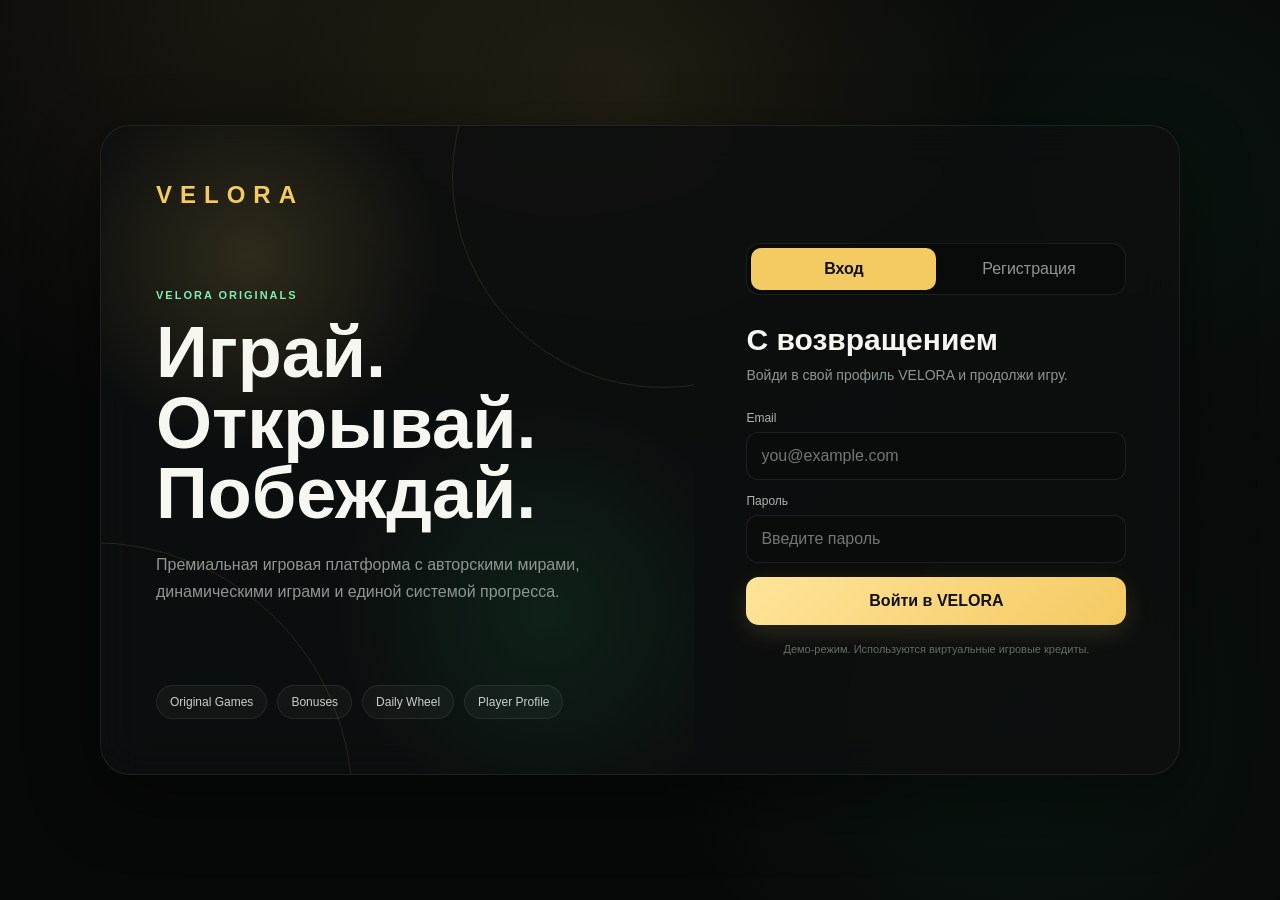
==== commit 9083e77f: "Add files via upload" ====
--- a/index.html
+++ b/index.html
@@ -1,127 +1,271 @@
-```html
 <!DOCTYPE html>
 <html lang="ru">
 <head>
 <meta charset="UTF-8">
-<meta name="viewport" content="width=device-width, initial-scale=1.0, maximum-scale=1.0, user-scalable=no">
-<meta name="theme-color" content="#070808">
-<title>VELORA</title>
+<meta name="viewport" content="width=device-width, initial-scale=1.0, viewport-fit=cover">
+<meta name="theme-color" content="#080909">
+<title>VELORA — Original Games</title>
 
 <style>
+:root{
+  --bg:#070808;
+  --bg2:#0d0f0f;
+  --panel:#111414;
+  --panel2:#151919;
+  --gold:#f4ca62;
+  --gold2:#ffe49a;
+  --green:#2bd17e;
+  --green2:#7cf0ae;
+  --text:#f7f7f2;
+  --muted:#8f9692;
+  --line:rgba(255,255,255,.08);
+  --danger:#ff6874;
+  --shadow:0 25px 70px rgba(0,0,0,.45);
+}
+
 *{
   box-sizing:border-box;
-  -webkit-tap-highlight-color:transparent;
-}
-
-html,body{
   margin:0;
   padding:0;
-  min-height:100%;
-  background:#060707;
-  color:#fff;
-  font-family:Inter,Arial,sans-serif;
+}
+
+html{
+  scroll-behavior:smooth;
 }
 
 body{
+  min-height:100vh;
+  background:
+    radial-gradient(circle at 20% 0%,rgba(244,202,98,.08),transparent 32%),
+    radial-gradient(circle at 90% 20%,rgba(43,209,126,.055),transparent 28%),
+    var(--bg);
+  color:var(--text);
+  font-family:-apple-system,BlinkMacSystemFont,"SF Pro Display","Segoe UI",sans-serif;
   overflow-x:hidden;
 }
 
-button,input{
+button,
+input,
+textarea,
+select{
   font:inherit;
 }
 
 button{
+  border:0;
   cursor:pointer;
 }
 
-:root{
-  --gold:#ffd86a;
-  --gold2:#ffb52e;
-  --green:#2bd17e;
-  --bg:#060707;
-  --panel:#101313;
-  --panel2:#151919;
-  --line:rgba(255,255,255,.08);
-}
-
-/* =========================
-   AUTH
-========================= */
-
-.auth-screen{
+a{
+  color:inherit;
+  text-decoration:none;
+}
+
+.hidden{
+  display:none!important;
+}
+
+/* LOADER */
+
+#loader{
+  position:fixed;
+  inset:0;
+  z-index:9999;
+  background:#070808;
+  display:flex;
+  align-items:center;
+  justify-content:center;
+  transition:.5s ease;
+}
+
+.loader-box{
+  text-align:center;
+}
+
+.loader-logo{
+  font-size:42px;
+  font-weight:900;
+  letter-spacing:8px;
+  color:var(--gold);
+}
+
+.loader-line{
+  width:130px;
+  height:2px;
+  margin:22px auto 0;
+  overflow:hidden;
+  background:rgba(255,255,255,.08);
+}
+
+.loader-line span{
+  display:block;
+  width:45%;
+  height:100%;
+  background:var(--green);
+  animation:loadline 1.1s infinite ease-in-out;
+}
+
+@keyframes loadline{
+  0%{transform:translateX(-100%)}
+  100%{transform:translateX(300%)}
+}
+
+/* AUTH */
+
+#authScreen{
   min-height:100vh;
   display:flex;
   align-items:center;
   justify-content:center;
   padding:24px;
+  background:
+    radial-gradient(circle at 50% 10%,rgba(244,202,98,.10),transparent 35%),
+    radial-gradient(circle at 80% 80%,rgba(43,209,126,.07),transparent 30%);
+}
+
+.auth-shell{
+  width:min(1080px,100%);
+  min-height:650px;
+  display:grid;
+  grid-template-columns:1.1fr .9fr;
+  background:rgba(13,15,15,.88);
+  border:1px solid var(--line);
+  border-radius:30px;
+  box-shadow:var(--shadow);
+  overflow:hidden;
+  backdrop-filter:blur(20px);
+}
+
+.auth-showcase{
   position:relative;
+  padding:55px;
+  display:flex;
+  flex-direction:column;
+  justify-content:space-between;
   overflow:hidden;
   background:
-    radial-gradient(circle at 20% 20%,rgba(255,216,106,.10),transparent 30%),
-    radial-gradient(circle at 80% 80%,rgba(43,209,126,.08),transparent 30%),
-    #050606;
-}
-
-.auth-glow{
+    radial-gradient(circle at 25% 20%,rgba(244,202,98,.15),transparent 28%),
+    radial-gradient(circle at 75% 75%,rgba(43,209,126,.10),transparent 32%);
+}
+
+.auth-showcase:before,
+.auth-showcase:after{
+  content:"";
   position:absolute;
-  width:500px;
-  height:500px;
+  border:1px solid rgba(244,202,98,.12);
   border-radius:50%;
-  background:radial-gradient(circle,rgba(255,216,106,.10),transparent 68%);
-  filter:blur(15px);
-  animation:floatGlow 7s ease-in-out infinite;
-}
-
-@keyframes floatGlow{
-  0%,100%{transform:translate(-30px,-20px)}
-  50%{transform:translate(30px,20px)}
+}
+
+.auth-showcase:before{
+  width:420px;
+  height:420px;
+  right:-180px;
+  top:-160px;
+}
+
+.auth-showcase:after{
+  width:520px;
+  height:520px;
+  left:-270px;
+  bottom:-290px;
+}
+
+.brand{
+  font-weight:900;
+  letter-spacing:8px;
+  color:var(--gold);
+  font-size:24px;
+}
+
+.auth-title{
+  position:relative;
+  z-index:1;
+  max-width:520px;
+}
+
+.auth-title .eyebrow{
+  color:var(--green2);
+  font-size:11px;
+  font-weight:800;
+  letter-spacing:2px;
+  text-transform:uppercase;
+  margin-bottom:16px;
+}
+
+.auth-title h1{
+  font-size:clamp(40px,6vw,72px);
+  line-height:.98;
+  margin-bottom:22px;
+}
+
+.auth-title p{
+  color:var(--muted);
+  line-height:1.7;
+  max-width:480px;
+}
+
+.auth-features{
+  position:relative;
+  z-index:1;
+  display:flex;
+  gap:10px;
+  flex-wrap:wrap;
+}
+
+.feature-pill{
+  border:1px solid var(--line);
+  background:rgba(255,255,255,.035);
+  border-radius:999px;
+  padding:9px 13px;
+  color:#c9ceca;
+  font-size:12px;
+}
+
+.auth-panel{
+  padding:45px;
+  display:flex;
+  align-items:center;
+  justify-content:center;
 }
 
 .auth-card{
   width:100%;
-  max-width:430px;
-  position:relative;
-  z-index:2;
-  padding:34px;
-  border:1px solid rgba(255,216,106,.16);
-  border-radius:28px;
-  background:rgba(12,15,15,.90);
-  backdrop-filter:blur(20px);
-  box-shadow:
-    0 30px 100px rgba(0,0,0,.65),
-    0 0 60px rgba(255,216,106,.04);
-}
-
-.logo{
-  font-size:38px;
-  font-weight:1000;
-  letter-spacing:7px;
-  color:var(--gold);
-  text-align:center;
-  text-shadow:0 0 30px rgba(255,216,106,.25);
-}
-
-.logo-sub{
-  text-align:center;
-  margin-top:8px;
-  color:#8d9693;
-  font-size:11px;
-  letter-spacing:3px;
-  text-transform:uppercase;
-}
-
-.auth-title{
-  margin:34px 0 8px;
-  font-size:27px;
-  text-align:center;
-}
-
-.auth-text{
-  text-align:center;
-  color:#89908e;
-  line-height:1.5;
+  max-width:380px;
+}
+
+.auth-tabs{
+  display:grid;
+  grid-template-columns:1fr 1fr;
+  background:#090b0b;
+  border:1px solid var(--line);
+  border-radius:14px;
+  padding:4px;
+  margin-bottom:28px;
+}
+
+.auth-tab{
+  background:transparent;
+  color:var(--muted);
+  padding:12px;
+  border-radius:10px;
+}
+
+.auth-tab.active{
+  color:#111;
+  background:var(--gold);
+  font-weight:800;
+}
+
+.auth-card h2{
+  font-size:30px;
+  margin-bottom:8px;
+}
+
+.auth-sub{
+  color:var(--muted);
   font-size:14px;
   margin-bottom:25px;
+  line-height:1.5;
 }
 
 .field{
@@ -130,169 +274,126 @@
 
 .field label{
   display:block;
-  color:#929997;
+  color:#aeb4b0;
   font-size:12px;
-  margin:0 0 7px 4px;
-}
-
-.field input{
+  margin-bottom:7px;
+}
+
+.field input,
+.field textarea,
+.field select{
   width:100%;
   border:1px solid var(--line);
+  background:#0a0c0c;
+  color:var(--text);
   outline:none;
-  color:#fff;
-  background:#0a0d0d;
-  padding:14px 15px;
-  border-radius:13px;
+  border-radius:12px;
+  padding:14px;
   transition:.2s;
 }
 
-.field input:focus{
-  border-color:rgba(255,216,106,.5);
-  box-shadow:0 0 0 3px rgba(255,216,106,.05);
+.field textarea{
+  min-height:130px;
+  resize:vertical;
+}
+
+.field input:focus,
+.field textarea:focus,
+.field select:focus{
+  border-color:rgba(244,202,98,.55);
+  box-shadow:0 0 0 3px rgba(244,202,98,.06);
 }
 
 .primary-btn,
 .gold-btn{
   width:100%;
-  border:0;
+  padding:15px;
   border-radius:13px;
+  background:linear-gradient(135deg,var(--gold2),var(--gold));
+  color:#111;
+  font-weight:900;
+  box-shadow:0 8px 25px rgba(244,202,98,.14);
+  transition:.2s;
+}
+
+.primary-btn:hover,
+.gold-btn:hover{
+  transform:translateY(-1px);
+}
+
+.green-btn{
+  width:100%;
   padding:15px;
-  color:#17130a;
+  border-radius:13px;
+  background:var(--green);
+  color:#06100a;
   font-weight:900;
-  background:linear-gradient(135deg,#ffe68d,#ffbd3c);
-  box-shadow:0 8px 30px rgba(255,190,55,.16);
-  transition:.2s;
-}
-
-.primary-btn:active,
-.gold-btn:active{
-  transform:scale(.98);
-}
-
-.secondary-btn{
-  width:100%;
-  margin-top:10px;
-  border:1px solid var(--line);
-  background:#111515;
-  color:#fff;
-  border-radius:13px;
-  padding:14px;
-}
-
-.auth-error{
-  min-height:18px;
-  color:#ff7777;
-  font-size:12px;
+}
+
+.auth-note{
   text-align:center;
-  margin:10px 0;
-}
-
-.auth-switch{
-  text-align:center;
-  margin-top:20px;
-  color:#777f7d;
-  font-size:13px;
-}
-
-.auth-switch button{
-  border:0;
-  background:none;
-  color:var(--gold);
-  font-weight:800;
-}
-
-.hidden{
-  display:none!important;
-}
-
-/* =========================
-   LOADING
-========================= */
-
-.loading-screen{
-  position:fixed;
-  inset:0;
-  z-index:9999;
-  display:flex;
-  align-items:center;
-  justify-content:center;
-  background:#050606;
-}
-
-.loader-box{
-  text-align:center;
-}
-
-.loader-ring{
-  width:64px;
-  height:64px;
-  border-radius:50%;
-  border:2px solid rgba(255,216,106,.15);
-  border-top-color:var(--gold);
-  animation:spin 1s linear infinite;
-  margin:auto;
-}
-
-@keyframes spin{
-  to{transform:rotate(360deg)}
-}
-
-.loader-text{
-  margin-top:18px;
-  color:#a5aaa8;
-  font-size:12px;
-  letter-spacing:2px;
-}
-
-/* =========================
-   APP
-========================= */
-
-.app{
+  color:#666d69;
+  font-size:11px;
+  margin-top:16px;
+  line-height:1.5;
+}
+
+/* APP */
+
+#app{
   min-height:100vh;
-  background:
-    radial-gradient(circle at 50% -10%,rgba(255,216,106,.07),transparent 30%),
-    #060707;
 }
 
 .topbar{
-  height:74px;
-  display:flex;
-  align-items:center;
-  justify-content:space-between;
-  padding:0 4%;
-  border-bottom:1px solid var(--line);
-  background:rgba(6,7,7,.85);
-  backdrop-filter:blur(18px);
   position:sticky;
   top:0;
   z-index:100;
-}
-
-.brand{
-  font-size:25px;
-  font-weight:1000;
-  letter-spacing:5px;
+  height:76px;
+  background:rgba(7,8,8,.84);
+  border-bottom:1px solid var(--line);
+  backdrop-filter:blur(20px);
+}
+
+.topbar-inner{
+  max-width:1400px;
+  height:100%;
+  margin:auto;
+  padding:0 25px;
+  display:flex;
+  align-items:center;
+  gap:30px;
+}
+
+.logo{
+  font-size:22px;
+  font-weight:900;
+  letter-spacing:6px;
   color:var(--gold);
-}
-
-.nav{
+  flex-shrink:0;
+}
+
+.desktop-nav{
   display:flex;
-  gap:6px;
-}
-
-.nav button{
-  border:0;
-  background:transparent;
-  color:#8d9693;
+  gap:5px;
+  flex:1;
+}
+
+.nav-btn{
   padding:10px 13px;
   border-radius:10px;
-}
-
-.nav button.active,
-.nav button:hover{
-  color:#fff;
-  background:#111515;
+  background:transparent;
+  color:#929895;
+  transition:.2s;
+}
+
+.nav-btn:hover,
+.nav-btn.active{
+  color:var(--text);
+  background:rgba(255,255,255,.05);
+}
+
+.nav-btn.active{
+  color:var(--gold);
 }
 
 .top-actions{
@@ -301,769 +402,1455 @@
   gap:9px;
 }
 
-.balance{
-  padding:10px 13px;
-  border:1px solid rgba(255,216,106,.16);
+.balance-pill{
+  display:flex;
+  align-items:center;
+  gap:8px;
+  padding:9px 12px;
+  border:1px solid rgba(244,202,98,.18);
+  border-radius:12px;
+  background:rgba(244,202,98,.055);
+}
+
+.balance-label{
+  color:#767d79;
+  font-size:10px;
+  text-transform:uppercase;
+  letter-spacing:1px;
+}
+
+.balance-value{
+  color:var(--gold2);
+  font-weight:900;
+  font-size:14px;
+}
+
+.icon-btn{
+  width:40px;
+  height:40px;
+  display:grid;
+  place-items:center;
+  border:1px solid var(--line);
+  background:#0d1010;
+  color:#dce1dd;
   border-radius:11px;
-  color:var(--gold);
-  background:#0c1010;
-  font-weight:800;
-  font-size:13px;
-}
-
-.profile-btn{
+  position:relative;
+}
+
+.icon-btn svg{
+  width:19px;
+  height:19px;
+}
+
+.notification-dot{
+  position:absolute;
+  top:8px;
+  right:8px;
+  width:6px;
+  height:6px;
+  background:var(--green);
+  border-radius:50%;
+  box-shadow:0 0 10px var(--green);
+}
+
+.profile-top{
+  display:flex;
+  align-items:center;
+  gap:9px;
+  padding:5px 9px 5px 5px;
   border:1px solid var(--line);
-  background:#101414;
-  color:#fff;
-  border-radius:11px;
-  padding:10px 14px;
-}
-
-/* =========================
-   PAGES
-========================= */
+  background:#0d1010;
+  border-radius:12px;
+}
+
+.avatar{
+  width:30px;
+  height:30px;
+  display:grid;
+  place-items:center;
+  border-radius:9px;
+  background:linear-gradient(135deg,var(--gold),#b77d25);
+  color:#111;
+  font-weight:900;
+  font-size:12px;
+}
+
+.profile-name{
+  max-width:90px;
+  overflow:hidden;
+  text-overflow:ellipsis;
+  white-space:nowrap;
+  font-size:12px;
+}
+
+/* CONTENT */
+
+.main{
+  max-width:1400px;
+  margin:auto;
+  padding:32px 25px 110px;
+}
 
 .page{
   display:none;
-  max-width:1250px;
-  margin:auto;
-  padding:40px 4% 100px;
+  animation:pageIn .3s ease;
 }
 
 .page.active{
   display:block;
 }
 
+@keyframes pageIn{
+  from{opacity:0;transform:translateY(8px)}
+  to{opacity:1;transform:translateY(0)}
+}
+
 .hero{
-  min-height:430px;
+  min-height:410px;
+  border:1px solid var(--line);
+  border-radius:28px;
+  overflow:hidden;
+  position:relative;
+  display:flex;
+  align-items:center;
+  padding:55px;
+  background:
+    radial-gradient(circle at 70% 40%,rgba(244,202,98,.16),transparent 25%),
+    radial-gradient(circle at 90% 100%,rgba(43,209,126,.09),transparent 35%),
+    linear-gradient(135deg,#111414,#090b0b);
+}
+
+.hero-art{
+  position:absolute;
+  right:6%;
+  width:400px;
+  height:300px;
+}
+
+.orbit{
+  position:absolute;
+  border:1px solid rgba(244,202,98,.16);
+  border-radius:50%;
+  transform:rotate(-18deg);
+}
+
+.orbit.one{
+  width:330px;
+  height:150px;
+  right:20px;
+  top:55px;
+}
+
+.orbit.two{
+  width:270px;
+  height:125px;
+  right:55px;
+  top:88px;
+  border-color:rgba(43,209,126,.16);
+}
+
+.hero-core{
+  position:absolute;
+  width:130px;
+  height:130px;
+  border-radius:50%;
+  right:130px;
+  top:75px;
+  background:
+    radial-gradient(circle at 35% 30%,#fff0ae,transparent 15%),
+    radial-gradient(circle,var(--gold),#8f5e19);
+  box-shadow:0 0 80px rgba(244,202,98,.18);
+  transform:rotate(12deg);
+}
+
+.hero-core:after{
+  content:"V";
+  position:absolute;
+  inset:0;
   display:grid;
-  grid-template-columns:1.05fr .95fr;
-  gap:30px;
-  align-items:center;
-}
-
-.hero-label{
-  color:var(--green);
+  place-items:center;
+  color:#16120a;
+  font-weight:1000;
+  font-size:55px;
+  letter-spacing:-5px;
+}
+
+.hero-content{
+  position:relative;
+  z-index:2;
+  max-width:650px;
+}
+
+.eyebrow{
+  color:var(--green2);
   font-size:11px;
   font-weight:900;
-  letter-spacing:3px;
+  letter-spacing:2px;
+  text-transform:uppercase;
+  margin-bottom:14px;
 }
 
 .hero h1{
-  font-size:clamp(42px,6vw,76px);
-  line-height:.95;
-  margin:15px 0 20px;
+  font-size:clamp(42px,6vw,78px);
+  line-height:.94;
   letter-spacing:-3px;
+  margin-bottom:20px;
 }
 
 .hero p{
-  max-width:580px;
-  color:#89918f;
+  color:#9ba29e;
+  max-width:570px;
   line-height:1.7;
-}
-
-.hero-buttons{
+  margin-bottom:28px;
+}
+
+.hero-actions{
   display:flex;
-  gap:12px;
-  margin-top:28px;
-}
-
-.hero-buttons button{
-  width:auto;
-  padding:14px 22px;
-}
-
-.hero-art{
-  height:360px;
-  border-radius:30px;
-  border:1px solid rgba(255,216,106,.13);
-  background:
-    radial-gradient(circle at 50% 40%,rgba(255,216,106,.18),transparent 20%),
-    radial-gradient(circle at 30% 70%,rgba(43,209,126,.10),transparent 25%),
-    linear-gradient(145deg,#121717,#090b0b);
-  position:relative;
-  overflow:hidden;
-}
-
-.hero-orb{
-  position:absolute;
-  width:170px;
-  height:170px;
-  border-radius:50%;
-  left:50%;
-  top:50%;
-  transform:translate(-50%,-50%);
-  background:radial-gradient(circle at 35% 30%,#fff3ad,#ffb82d 35%,#a95d0d 70%,transparent 71%);
-  box-shadow:
-    0 0 50px rgba(255,188,48,.3),
-    0 0 120px rgba(255,188,48,.15);
-  animation:heroOrb 4s ease-in-out infinite;
-}
-
-@keyframes heroOrb{
-  0%,100%{transform:translate(-50%,-50%) scale(1)}
-  50%{transform:translate(-50%,-50%) scale(1.08)}
-}
-
-.section-title{
-  margin:25px 0;
+  gap:10px;
+  flex-wrap:wrap;
+}
+
+.btn{
+  padding:13px 18px;
+  border-radius:12px;
+  font-weight:800;
+  transition:.2s;
+}
+
+.btn:hover{
+  transform:translateY(-1px);
+}
+
+.btn-gold{
+  color:#111;
+  background:var(--gold);
+}
+
+.btn-dark{
+  color:#ddd;
+  background:#151919;
+  border:1px solid var(--line);
+}
+
+/* SECTION */
+
+.section{
+  margin-top:38px;
+}
+
+.section-head{
   display:flex;
   align-items:end;
   justify-content:space-between;
-}
-
-.section-title h2{
-  margin:0;
-  font-size:28px;
-}
-
-.section-title span{
-  color:#737b79;
-  font-size:12px;
-}
-
-/* =========================
-   GAME CARDS
-========================= */
+  gap:20px;
+  margin-bottom:16px;
+}
+
+.section-title{
+  font-size:24px;
+  font-weight:900;
+}
+
+.section-sub{
+  color:var(--muted);
+  font-size:13px;
+  margin-top:5px;
+}
+
+.text-btn{
+  background:transparent;
+  color:var(--gold);
+  font-size:13px;
+  font-weight:800;
+}
+
+/* GAME CARDS */
 
 .games-grid{
   display:grid;
   grid-template-columns:repeat(3,1fr);
-  gap:18px;
+  gap:16px;
 }
 
 .game-card{
-  min-height:270px;
+  position:relative;
+  min-height:330px;
   border:1px solid var(--line);
-  border-radius:23px;
+  border-radius:20px;
   overflow:hidden;
-  background:#0d1111;
+  background:#101313;
   cursor:pointer;
-  transition:.3s;
-  position:relative;
+  transition:.25s;
 }
 
 .game-card:hover{
   transform:translateY(-5px);
-  border-color:rgba(255,216,106,.3);
-}
-
-.game-preview{
-  height:175px;
+  border-color:rgba(244,202,98,.25);
+  box-shadow:0 20px 45px rgba(0,0,0,.25);
+}
+
+.game-visual{
+  height:205px;
   position:relative;
   overflow:hidden;
 }
 
-.game-preview.candy{
+.game-visual.candy{
   background:
-    radial-gradient(circle at 25% 30%,rgba(255,93,186,.5),transparent 20%),
-    radial-gradient(circle at 75% 60%,rgba(85,213,255,.4),transparent 22%),
-    linear-gradient(135deg,#35123d,#141a40);
-}
-
-.game-preview.olympus{
+    radial-gradient(circle at 30% 30%,rgba(255,183,220,.8),transparent 9%),
+    radial-gradient(circle at 75% 55%,rgba(255,232,113,.55),transparent 12%),
+    linear-gradient(135deg,#321c55,#9a3b79 55%,#ed8d6b);
+}
+
+.game-visual.olympus{
   background:
-    radial-gradient(circle at 50% 30%,rgba(255,216,106,.28),transparent 20%),
-    linear-gradient(135deg,#11162c,#07080d);
-}
-
-.game-preview.jungle{
+    radial-gradient(circle at 50% 35%,rgba(255,228,126,.5),transparent 13%),
+    linear-gradient(135deg,#16152d,#302a61 55%,#17172b);
+}
+
+.game-visual.jungle{
   background:
-    radial-gradient(circle at 50% 40%,rgba(43,209,126,.35),transparent 24%),
-    linear-gradient(135deg,#09251b,#07100d);
-}
-
-.preview-core{
+    radial-gradient(circle at 70% 35%,rgba(123,255,161,.25),transparent 20%),
+    linear-gradient(135deg,#0b2820,#12543d 55%,#071b16);
+}
+
+.game-symbol{
   position:absolute;
-  width:75px;
-  height:75px;
-  left:50%;
-  top:50%;
-  transform:translate(-50%,-50%);
-  border-radius:22px;
-  background:linear-gradient(145deg,#fff2a6,#e69d20);
-  box-shadow:0 0 50px rgba(255,200,50,.25);
-  animation:previewFloat 3s ease-in-out infinite;
-}
-
-.preview-core:before{
-  content:"";
-  position:absolute;
-  inset:16px;
-  border:2px solid rgba(80,45,0,.45);
+  border-radius:18px;
+  display:grid;
+  place-items:center;
+  font-weight:1000;
+  color:rgba(255,255,255,.9);
+  box-shadow:0 15px 35px rgba(0,0,0,.22);
+}
+
+.candy .game-symbol{
+  width:78px;
+  height:78px;
+  background:linear-gradient(145deg,#ffdb74,#e75d9a);
+  transform:rotate(-12deg);
+  left:45%;
+  top:50px;
+}
+
+.candy .game-symbol:after{
+  content:"C";
+  font-size:42px;
+  color:#fff2bd;
+}
+
+.olympus .game-symbol{
+  width:95px;
+  height:95px;
   border-radius:50%;
-}
-
-@keyframes previewFloat{
-  50%{transform:translate(-50%,-55%) rotate(4deg)}
+  background:radial-gradient(circle,#fff2a0,#b77a24);
+  left:40%;
+  top:45px;
+  box-shadow:0 0 55px rgba(244,202,98,.25);
+}
+
+.olympus .game-symbol:after{
+  content:"O";
+  font-size:44px;
+  color:#30220b;
+}
+
+.jungle .game-symbol{
+  width:105px;
+  height:105px;
+  border-radius:45% 55% 50% 40%;
+  background:linear-gradient(145deg,#56d18d,#164f38);
+  left:40%;
+  top:42px;
+}
+
+.jungle .game-symbol:after{
+  content:"J";
+  font-size:45px;
+  color:#d6ffe5;
 }
 
 .game-info{
-  padding:17px;
-}
-
-.game-name{
-  font-weight:900;
-  font-size:18px;
-}
-
-.game-desc{
-  color:#747c7a;
-  font-size:12px;
-  margin-top:6px;
-}
-
-/* =========================
-   BONUS / SUPPORT
-========================= */
-
-.info-card{
-  border:1px solid var(--line);
-  background:#0d1111;
-  border-radius:22px;
-  padding:28px;
-  margin-top:18px;
-}
-
-.info-card h2{
-  margin-top:0;
-}
-
-.info-card p{
-  color:#858d8b;
-  line-height:1.7;
-}
-
-.support-form{
-  max-width:600px;
-}
-
-/* =========================
-   GAME SCREEN
-========================= */
-
-.game-screen{
-  position:fixed;
-  inset:0;
-  z-index:500;
-  display:none;
-  background:#060707;
-  overflow:auto;
-}
-
-.game-screen.active{
-  display:block;
-}
-
-.game-top{
-  height:70px;
-  padding:0 20px;
+  padding:16px;
+}
+
+.game-name-row{
   display:flex;
   align-items:center;
   justify-content:space-between;
+  gap:10px;
+}
+
+.game-name{
+  font-size:17px;
+  font-weight:900;
+}
+
+.favorite{
+  width:32px;
+  height:32px;
+  display:grid;
+  place-items:center;
+  border-radius:9px;
+  background:#181c1c;
+  color:#727976;
+}
+
+.favorite.active{
+  color:var(--gold);
+  background:rgba(244,202,98,.09);
+}
+
+.game-desc{
+  color:#777f7b;
+  font-size:12px;
+  margin-top:5px;
+}
+
+.game-meta{
+  display:flex;
+  gap:7px;
+  margin-top:12px;
+}
+
+.tag{
+  font-size:9px;
+  letter-spacing:.7px;
+  text-transform:uppercase;
+  padding:5px 7px;
+  border-radius:6px;
+  background:rgba(255,255,255,.045);
+  color:#aeb4b0;
+}
+
+.tag.original{
+  color:var(--green2);
+  background:rgba(43,209,126,.07);
+}
+
+/* QUICK STATS */
+
+.stats-grid{
+  display:grid;
+  grid-template-columns:repeat(4,1fr);
+  gap:12px;
+}
+
+.stat-card{
+  padding:18px;
+  border:1px solid var(--line);
+  background:#0e1111;
+  border-radius:15px;
+}
+
+.stat-label{
+  color:#737a76;
+  font-size:10px;
+  text-transform:uppercase;
+  letter-spacing:1px;
+}
+
+.stat-value{
+  margin-top:8px;
+  font-size:23px;
+  font-weight:900;
+  color:#e8ebe8;
+}
+
+.stat-value.gold{
+  color:var(--gold);
+}
+
+/* CATALOG */
+
+.catalog-tools{
+  display:flex;
+  gap:10px;
+  margin-bottom:22px;
+  flex-wrap:wrap;
+}
+
+.search{
+  flex:1;
+  min-width:220px;
+  position:relative;
+}
+
+.search input{
+  width:100%;
+  background:#0d1010;
+  color:#fff;
+  border:1px solid var(--line);
+  border-radius:12px;
+  padding:13px 15px;
+  outline:none;
+}
+
+.filters{
+  display:flex;
+  gap:7px;
+  overflow:auto;
+}
+
+.filter{
+  white-space:nowrap;
+  padding:12px 14px;
+  border-radius:11px;
+  background:#0d1010;
+  color:#7e8581;
+  border:1px solid var(--line);
+}
+
+.filter.active{
+  background:rgba(244,202,98,.1);
+  color:var(--gold);
+  border-color:rgba(244,202,98,.25);
+}
+
+/* DASHBOARD CARDS */
+
+.dashboard-grid{
+  display:grid;
+  grid-template-columns:1.5fr 1fr;
+  gap:16px;
+}
+
+.panel{
+  border:1px solid var(--line);
+  border-radius:18px;
+  background:#0e1111;
+  padding:20px;
+}
+
+.panel-title{
+  font-size:16px;
+  font-weight:900;
+  margin-bottom:15px;
+}
+
+.continue-card{
+  min-height:180px;
+  border-radius:15px;
+  padding:24px;
+  position:relative;
+  overflow:hidden;
+  background:
+    radial-gradient(circle at 80% 50%,rgba(244,202,98,.16),transparent 28%),
+    linear-gradient(135deg,#171919,#0c0f0f);
+}
+
+.continue-card h3{
+  font-size:25px;
+  margin-bottom:7px;
+}
+
+.continue-card p{
+  color:#858c88;
+  font-size:13px;
+  margin-bottom:18px;
+}
+
+.small-btn{
+  display:inline-flex;
+  align-items:center;
+  justify-content:center;
+  padding:10px 13px;
+  border-radius:9px;
+  background:var(--gold);
+  color:#111;
+  font-size:12px;
+  font-weight:900;
+}
+
+/* BONUS */
+
+.bonus-hero{
+  border:1px solid rgba(244,202,98,.18);
+  background:
+    radial-gradient(circle at 80% 50%,rgba(244,202,98,.12),transparent 28%),
+    #101313;
+  border-radius:22px;
+  padding:30px;
+}
+
+.bonus-label{
+  color:var(--green2);
+  font-size:10px;
+  letter-spacing:2px;
+  font-weight:900;
+}
+
+.bonus-hero h2{
+  font-size:34px;
+  margin:8px 0;
+}
+
+.bonus-hero p{
+  color:var(--muted);
+  max-width:620px;
+  line-height:1.6;
+}
+
+.progress{
+  height:9px;
+  background:#080a0a;
+  border-radius:99px;
+  overflow:hidden;
+  margin:22px 0 10px;
+}
+
+.progress span{
+  display:block;
+  height:100%;
+  width:65%;
+  background:linear-gradient(90deg,var(--green),var(--gold));
+}
+
+.bonus-grid{
+  display:grid;
+  grid-template-columns:repeat(3,1fr);
+  gap:14px;
+  margin-top:18px;
+}
+
+.bonus-card{
+  padding:20px;
+  border:1px solid var(--line);
+  background:#0e1111;
+  border-radius:16px;
+}
+
+.bonus-card h3{
+  margin:10px 0 6px;
+}
+
+.bonus-card p{
+  color:var(--muted);
+  font-size:12px;
+  line-height:1.5;
+}
+
+.bonus-card button{
+  margin-top:15px;
+  padding:10px 13px;
+  border-radius:9px;
+  background:#191d1d;
+  color:var(--gold);
+  border:1px solid var(--line);
+  font-weight:800;
+}
+
+/* WHEEL */
+
+.wheel-layout{
+  display:grid;
+  grid-template-columns:1fr 1fr;
+  gap:25px;
+  align-items:center;
+}
+
+.wheel-box{
+  display:flex;
+  justify-content:center;
+  position:relative;
+}
+
+.wheel{
+  width:min(400px,80vw);
+  aspect-ratio:1;
+  border-radius:50%;
+  position:relative;
+  border:12px solid #171a1a;
+  box-shadow:0 0 0 1px rgba(244,202,98,.25),0 25px 70px rgba(0,0,0,.4);
+  transition:transform 4.5s cubic-bezier(.12,.72,.17,1);
+  background:
+    conic-gradient(
+      #c18c31 0deg 45deg,
+      #17251d 45deg 90deg,
+      #8e6428 90deg 135deg,
+      #17251d 135deg 180deg,
+      #c18c31 180deg 225deg,
+      #17251d 225deg 270deg,
+      #8e6428 270deg 315deg,
+      #17251d 315deg 360deg
+    );
+}
+
+.wheel:after{
+  content:"VELORA";
+  position:absolute;
+  inset:35%;
+  border-radius:50%;
+  display:grid;
+  place-items:center;
+  background:#0c0f0f;
+  color:var(--gold);
+  font-size:12px;
+  font-weight:1000;
+  letter-spacing:2px;
+  border:2px solid rgba(244,202,98,.4);
+}
+
+.wheel-labels{
+  position:absolute;
+  inset:0;
+}
+
+.wheel-labels span{
+  position:absolute;
+  left:50%;
+  top:50%;
+  width:80px;
+  margin-left:-40px;
+  margin-top:-8px;
+  text-align:center;
+  font-size:11px;
+  font-weight:900;
+  color:#fff;
+}
+
+.wheel-labels span:nth-child(1){transform:translateY(-145px)}
+.wheel-labels span:nth-child(2){transform:rotate(45deg) translateY(-145px) rotate(-45deg)}
+.wheel-labels span:nth-child(3){transform:rotate(90deg) translateY(-145px) rotate(-90deg)}
+.wheel-labels span:nth-child(4){transform:rotate(135deg) translateY(-145px) rotate(-135deg)}
+.wheel-labels span:nth-child(5){transform:rotate(180deg) translateY(-145px) rotate(-180deg)}
+.wheel-labels span:nth-child(6){transform:rotate(225deg) translateY(-145px) rotate(-225deg)}
+.wheel-labels span:nth-child(7){transform:rotate(270deg) translateY(-145px) rotate(-270deg)}
+.wheel-labels span:nth-child(8){transform:rotate(315deg) translateY(-145px) rotate(-315deg)}
+
+.wheel-pointer{
+  position:absolute;
+  top:-3px;
+  left:50%;
+  transform:translateX(-50%);
+  z-index:5;
+  width:0;
+  height:0;
+  border-left:13px solid transparent;
+  border-right:13px solid transparent;
+  border-top:28px solid var(--gold);
+  filter:drop-shadow(0 4px 8px rgba(0,0,0,.5));
+}
+
+/* PROFILE */
+
+.profile-layout{
+  display:grid;
+  grid-template-columns:300px 1fr;
+  gap:16px;
+}
+
+.profile-card{
+  text-align:center;
+  padding:30px;
+  border:1px solid var(--line);
+  border-radius:18px;
+  background:#0e1111;
+}
+
+.big-avatar{
+  width:85px;
+  height:85px;
+  margin:0 auto 16px;
+  border-radius:24px;
+  display:grid;
+  place-items:center;
+  background:linear-gradient(145deg,var(--gold2),#a96e1c);
+  color:#15110a;
+  font-size:30px;
+  font-weight:1000;
+}
+
+.profile-email{
+  color:var(--muted);
+  font-size:12px;
+  margin-top:5px;
+  word-break:break-all;
+}
+
+.profile-actions{
+  margin-top:25px;
+  display:grid;
+  gap:8px;
+}
+
+.secondary-btn{
+  padding:12px;
+  border-radius:10px;
+  background:#151919;
+  color:#c8ceca;
+  border:1px solid var(--line);
+}
+
+.danger-btn{
+  padding:12px;
+  border-radius:10px;
+  background:rgba(255,104,116,.08);
+  color:#ff8790;
+  border:1px solid rgba(255,104,116,.12);
+}
+
+.history-list{
+  display:grid;
+  gap:8px;
+}
+
+.history-item{
+  display:flex;
+  align-items:center;
+  justify-content:space-between;
+  gap:15px;
+  padding:14px;
+  border:1px solid var(--line);
+  background:#101313;
+  border-radius:12px;
+}
+
+.history-left{
+  display:flex;
+  align-items:center;
+  gap:12px;
+  min-width:0;
+}
+
+.history-icon{
+  width:38px;
+  height:38px;
+  flex-shrink:0;
+  display:grid;
+  place-items:center;
+  border-radius:10px;
+  background:rgba(244,202,98,.08);
+  color:var(--gold);
+  font-weight:900;
+}
+
+.history-game{
+  font-size:13px;
+  font-weight:800;
+}
+
+.history-date{
+  color:#6f7773;
+  font-size:10px;
+  margin-top:3px;
+}
+
+.history-win{
+  font-size:13px;
+  font-weight:900;
+}
+
+.history-win.plus{
+  color:var(--green2);
+}
+
+.history-win.zero{
+  color:#727976;
+}
+
+/* SUPPORT */
+
+.support-layout{
+  display:grid;
+  grid-template-columns:1fr 1.2fr;
+  gap:16px;
+}
+
+.support-info{
+  padding:30px;
+  border:1px solid var(--line);
+  border-radius:18px;
+  background:
+    radial-gradient(circle at 80% 20%,rgba(43,209,126,.08),transparent 30%),
+    #0e1111;
+}
+
+.support-info h2{
+  font-size:32px;
+  margin-bottom:12px;
+}
+
+.support-info p{
+  color:var(--muted);
+  line-height:1.7;
+}
+
+.support-list{
+  margin-top:25px;
+  display:grid;
+  gap:10px;
+}
+
+.support-row{
+  padding:13px;
+  border-radius:11px;
+  background:#151919;
+  border:1px solid var(--line);
+  color:#b6bdb9;
+  font-size:12px;
+}
+
+/* NOTIFICATIONS */
+
+.notification-panel{
+  position:fixed;
+  z-index:500;
+  right:20px;
+  top:88px;
+  width:min(370px,calc(100vw - 30px));
+  background:#101313;
+  border:1px solid var(--line);
+  border-radius:16px;
+  box-shadow:var(--shadow);
+  transform:translateY(-10px);
+  opacity:0;
+  pointer-events:none;
+  transition:.25s;
+}
+
+.notification-panel.open{
+  opacity:1;
+  transform:translateY(0);
+  pointer-events:auto;
+}
+
+.notification-head{
+  display:flex;
+  align-items:center;
+  justify-content:space-between;
+  padding:16px;
   border-bottom:1px solid var(--line);
-  background:rgba(5,6,6,.88);
-  backdrop-filter:blur(18px);
+}
+
+.notification-head h3{
+  font-size:14px;
+}
+
+.notifications-list{
+  max-height:380px;
+  overflow:auto;
+}
+
+.notification-item{
+  padding:14px 16px;
+  border-bottom:1px solid rgba(255,255,255,.05);
+}
+
+.notification-item strong{
+  display:block;
+  font-size:12px;
+  margin-bottom:4px;
+}
+
+.notification-item span{
+  color:#777f7b;
+  font-size:11px;
+  line-height:1.5;
+}
+
+/* TOAST */
+
+#toast{
+  position:fixed;
+  z-index:1000;
+  left:50%;
+  bottom:35px;
+  transform:translate(-50%,20px);
+  opacity:0;
+  pointer-events:none;
+  background:#161b19;
+  border:1px solid rgba(43,209,126,.25);
+  color:#dce5df;
+  border-radius:12px;
+  padding:12px 16px;
+  font-size:12px;
+  box-shadow:var(--shadow);
+  transition:.25s;
+}
+
+#toast.show{
+  opacity:1;
+  transform:translate(-50%,0);
+}
+
+/* GAME SCREEN */
+
+#gameScreen{
+  position:fixed;
+  inset:0;
+  z-index:700;
+  background:#070808;
+  display:none;
+  overflow:auto;
+}
+
+#gameScreen.open{
+  display:block;
+}
+
+.game-header{
   position:sticky;
   top:0;
-  z-index:20;
+  z-index:10;
+  height:70px;
+  background:rgba(7,8,8,.88);
+  backdrop-filter:blur(18px);
+  border-bottom:1px solid var(--line);
+}
+
+.game-header-inner{
+  max-width:1100px;
+  height:100%;
+  margin:auto;
+  padding:0 18px;
+  display:flex;
+  align-items:center;
+  justify-content:space-between;
+  gap:12px;
 }
 
 .back-btn{
+  padding:10px 13px;
+  border-radius:10px;
+  background:#121515;
+  color:#bbb;
   border:1px solid var(--line);
-  background:#111515;
-  color:#fff;
-  border-radius:10px;
-  padding:9px 13px;
 }
 
 .game-title{
   text-align:center;
 }
 
-.game-title strong{
-  display:block;
-  font-size:15px;
-}
-
-.game-title small{
-  color:#707977;
+.game-title h2{
+  font-size:17px;
+}
+
+.game-title span{
+  color:#707773;
   font-size:10px;
 }
 
 .game-balance{
   color:var(--gold);
+  font-size:13px;
   font-weight:900;
-  font-size:13px;
-}
-
-.game-wrap{
+}
+
+.game-main{
   max-width:1100px;
   margin:auto;
-  padding:25px 18px 60px;
-}
-
-/* GAME THEMES */
-
-.game-screen.candy-theme{
-  background:
-    radial-gradient(circle at 50% 0%,rgba(255,65,190,.16),transparent 30%),
-    #120b17;
-}
-
-.game-screen.olympus-theme{
-  background:
-    radial-gradient(circle at 50% 0%,rgba(255,216,106,.13),transparent 28%),
-    #080b16;
-}
-
-.game-screen.jungle-theme{
-  background:
-    radial-gradient(circle at 50% 0%,rgba(43,209,126,.14),transparent 30%),
-    #06100c;
-}
-
-/* =========================
-   GAME HEADER
-========================= */
-
-.game-banner{
+  padding:25px 15px 50px;
+}
+
+.slot-stage{
+  border:1px solid var(--line);
+  border-radius:24px;
+  overflow:hidden;
+  background:#0c0f0f;
+  box-shadow:0 25px 70px rgba(0,0,0,.3);
+}
+
+.slot-banner{
+  min-height:130px;
+  padding:25px;
+  position:relative;
+  display:flex;
+  align-items:center;
+  justify-content:space-between;
+  gap:20px;
+}
+
+.slot-banner.candy{
+  background:radial-gradient(circle at 70% 50%,rgba(255,150,211,.18),transparent 25%),linear-gradient(135deg,#27153e,#5c2855);
+}
+
+.slot-banner.olympus{
+  background:radial-gradient(circle at 70% 50%,rgba(255,214,94,.18),transparent 25%),linear-gradient(135deg,#17152d,#2c2857);
+}
+
+.slot-banner.jungle{
+  background:radial-gradient(circle at 70% 50%,rgba(62,219,126,.14),transparent 25%),linear-gradient(135deg,#0a2019,#124a35);
+}
+
+.slot-banner h2{
+  font-size:30px;
+}
+
+.slot-banner p{
+  color:#a0a7a3;
+  margin-top:5px;
+  font-size:12px;
+}
+
+.multiplier{
+  padding:12px 16px;
+  border:1px solid rgba(244,202,98,.22);
+  background:rgba(0,0,0,.18);
+  border-radius:12px;
   text-align:center;
-  margin-bottom:18px;
-}
-
-.game-banner h1{
-  margin:5px 0;
-  font-size:30px;
-}
-
-.game-banner p{
-  margin:0;
-  color:#808886;
-  font-size:12px;
-}
-
-/* =========================
-   SLOT MACHINE
-========================= */
-
-.machine{
-  border:1px solid rgba(255,255,255,.10);
-  border-radius:28px;
-  padding:16px;
-  background:
-    linear-gradient(145deg,rgba(255,255,255,.035),rgba(255,255,255,.01)),
-    rgba(4,5,5,.75);
-  box-shadow:0 25px 90px rgba(0,0,0,.35);
-}
-
-.candy-theme .machine{
-  border-color:rgba(255,105,201,.2);
-  box-shadow:0 25px 100px rgba(255,45,190,.08);
-}
-
-.olympus-theme .machine{
-  border-color:rgba(255,216,106,.2);
-}
-
-.jungle-theme .machine{
-  border-color:rgba(43,209,126,.18);
-}
-
-.slot-grid{
+}
+
+.multiplier span{
+  display:block;
+  color:#777f7b;
+  font-size:9px;
+  text-transform:uppercase;
+  letter-spacing:1px;
+}
+
+.multiplier strong{
+  color:var(--gold);
+  font-size:23px;
+}
+
+.slot-area{
+  padding:20px;
+  background:#080a0a;
+}
+
+.reels{
   display:grid;
   gap:7px;
   margin:auto;
-  max-width:850px;
-}
-
-.slot-grid.grid-5x3{
+  max-width:780px;
+}
+
+.reels.r5{
   grid-template-columns:repeat(5,1fr);
 }
 
-.slot-grid.grid-6x5{
+.reels.r6{
   grid-template-columns:repeat(6,1fr);
 }
 
-.slot-cell{
-  aspect-ratio:1/1;
-  min-width:0;
-  border-radius:13px;
+.symbol{
+  aspect-ratio:1;
+  border-radius:12px;
+  border:1px solid rgba(255,255,255,.06);
+  display:grid;
+  place-items:center;
+  font-size:clamp(19px,4vw,34px);
+  font-weight:1000;
+  color:#fff;
   position:relative;
-  display:flex;
-  align-items:center;
-  justify-content:center;
   overflow:hidden;
-  background:linear-gradient(145deg,#171c1c,#0d1111);
-  border:1px solid rgba(255,255,255,.07);
-  box-shadow:inset 0 0 20px rgba(0,0,0,.25);
+  background:linear-gradient(145deg,#171b1b,#0d1010);
+  box-shadow:inset 0 0 25px rgba(255,255,255,.025);
   transition:.18s;
 }
 
-.grid-6x5 .slot-cell{
-  border-radius:10px;
-}
-
-.slot-cell.win{
-  animation:winCell .55s ease-in-out infinite alternate;
-  border-color:var(--gold);
-  box-shadow:
-    0 0 22px rgba(255,216,106,.32),
-    inset 0 0 20px rgba(255,216,106,.08);
-}
-
-@keyframes winCell{
-  from{transform:scale(1)}
-  to{transform:scale(1.05)}
-}
-
-.slot-cell.drop{
-  animation:dropCell .45s ease;
-}
-
-@keyframes dropCell{
-  0%{transform:translateY(-30px);opacity:.1}
-  100%{transform:translateY(0);opacity:1}
-}
-
-/* SYMBOLS */
-
-.symbol{
-  width:62%;
-  height:62%;
-  position:relative;
-  display:flex;
-  align-items:center;
-  justify-content:center;
-  font-weight:1000;
-  font-size:clamp(16px,3vw,30px);
-  color:#fff;
-  text-shadow:0 2px 5px rgba(0,0,0,.5);
-}
-
-.candy-symbol{
-  border-radius:35%;
-  transform:rotate(6deg);
-  background:linear-gradient(145deg,#ff9fe3,#db2d9d);
-  box-shadow:
-    inset 4px 4px 8px rgba(255,255,255,.35),
-    0 6px 12px rgba(0,0,0,.3);
-}
-
-.candy-symbol.blue{
-  background:linear-gradient(145deg,#91ecff,#287ad8);
-}
-
-.candy-symbol.yellow{
-  background:linear-gradient(145deg,#fff19a,#e89d21);
-}
-
-.candy-symbol.green{
-  background:linear-gradient(145deg,#a4ffbd,#20a65c);
-}
-
-.candy-symbol.purple{
-  background:linear-gradient(145deg,#dbabff,#7738c7);
-}
-
-.candy-symbol:after{
-  content:"";
-  position:absolute;
-  width:22%;
-  height:12%;
-  border-radius:50%;
-  background:rgba(255,255,255,.5);
-  top:14%;
-  left:17%;
-  transform:rotate(-20deg);
-}
-
-.olympus-symbol{
-  border-radius:50%;
-  border:2px solid rgba(255,216,106,.65);
-  background:
-    radial-gradient(circle at 35% 30%,#fff5bd,#e4aa32 40%,#5e3908 100%);
-  box-shadow:
-    0 0 16px rgba(255,216,106,.18),
-    inset 0 0 12px rgba(255,255,255,.25);
-}
-
-.olympus-symbol.diamond{
-  border-radius:15%;
-  transform:rotate(45deg);
-  width:54%;
-  height:54%;
-}
-
-.olympus-symbol.diamond span{
-  transform:rotate(-45deg);
-}
-
-.jungle-symbol{
-  border-radius:50%;
-  background:linear-gradient(145deg,#78e79b,#117244);
-  border:2px solid rgba(132,255,179,.35);
-  box-shadow:inset 0 0 12px rgba(255,255,255,.12);
-}
-
-.jungle-symbol.gold{
-  background:linear-gradient(145deg,#ffe995,#a96812);
-  border-color:rgba(255,220,105,.45);
-}
-
-.jungle-symbol.dark{
-  background:linear-gradient(145deg,#56776b,#172a24);
-}
-
-.wild-symbol{
-  background:linear-gradient(145deg,#fff0a0,#d79a1e);
-  color:#241b08;
-  border-radius:16px;
-  border:2px solid #ffeaa1;
-  box-shadow:0 0 18px rgba(255,216,106,.25);
-}
-
-.scatter-symbol{
-  background:linear-gradient(145deg,#c8fff0,#1da77a);
-  color:#07150f;
-  border-radius:50%;
-  border:2px solid #7dffd0;
-  box-shadow:0 0 18px rgba(43,209,126,.3);
-}
-
-/* MULTIPLIER */
-
-.multiplier{
-  min-height:42px;
-  display:flex;
-  justify-content:center;
-  align-items:center;
-  gap:8px;
-  margin:12px auto;
-}
-
-.multiplier-badge{
-  min-width:90px;
-  padding:9px 16px;
-  text-align:center;
-  border-radius:999px;
-  border:1px solid rgba(255,216,106,.2);
-  background:rgba(255,216,106,.06);
-  color:var(--gold);
-  font-weight:1000;
-  box-shadow:0 0 25px rgba(255,216,106,.08);
+.symbol.win{
+  border-color:rgba(244,202,98,.65);
+  box-shadow:0 0 22px rgba(244,202,98,.18),inset 0 0 25px rgba(244,202,98,.08);
+  transform:scale(1.04);
+}
+
+.symbol.candy{
+  background:linear-gradient(145deg,#742c67,#321d4b);
+}
+
+.symbol.olympus{
+  background:linear-gradient(145deg,#403c7c,#18172d);
+}
+
+.symbol.jungle{
+  background:linear-gradient(145deg,#174f3b,#0d251d);
+}
+
+.symbol.special{
+  border-color:rgba(244,202,98,.35);
 }
 
 .win-display{
   text-align:center;
-  min-height:43px;
+  min-height:55px;
+  padding:10px;
 }
 
 .win-label{
-  color:#747d7a;
-  font-size:10px;
+  color:#707773;
+  font-size:9px;
   text-transform:uppercase;
-  letter-spacing:2px;
+  letter-spacing:1.5px;
 }
 
 .win-amount{
-  color:var(--gold);
-  font-size:26px;
+  font-size:27px;
+  color:var(--green2);
   font-weight:1000;
-  margin-top:2px;
-}
-
-/* CONTROLS */
+}
 
 .controls{
   display:grid;
   grid-template-columns:auto 1fr auto;
   gap:12px;
   align-items:center;
-  max-width:850px;
-  margin:17px auto 0;
+  max-width:780px;
+  margin:0 auto;
+}
+
+.control-group{
+  display:flex;
+  gap:6px;
+  align-items:center;
+}
+
+.control-btn{
+  min-width:42px;
+  height:42px;
+  padding:0 10px;
+  border-radius:10px;
+  background:#151919;
+  border:1px solid var(--line);
+  color:#d0d5d2;
+  font-weight:900;
 }
 
 .bet-box{
+  min-width:100px;
+  text-align:center;
+}
+
+.bet-box small{
+  display:block;
+  color:#686f6c;
+  font-size:9px;
+  text-transform:uppercase;
+}
+
+.bet-box strong{
+  color:#eee;
+}
+
+.spin-btn{
+  width:120px;
+  height:52px;
+  border-radius:14px;
+  background:linear-gradient(135deg,var(--gold2),var(--gold));
+  color:#111;
+  font-weight:1000;
+  box-shadow:0 10px 30px rgba(244,202,98,.13);
+}
+
+.spin-btn:disabled{
+  opacity:.45;
+  cursor:not-allowed;
+}
+
+.game-options{
+  max-width:780px;
+  margin:15px auto 0;
+  display:flex;
+  justify-content:space-between;
+  gap:10px;
+  flex-wrap:wrap;
+}
+
+.option{
   display:flex;
   align-items:center;
   gap:7px;
-  padding:8px;
-  border-radius:13px;
-  background:#0d1111;
+  color:#7c8480;
+  font-size:11px;
+}
+
+.toggle{
+  width:35px;
+  height:20px;
+  border-radius:99px;
+  background:#202525;
   border:1px solid var(--line);
-}
-
-.bet-box button{
-  width:32px;
-  height:32px;
-  border:0;
-  border-radius:8px;
-  background:#171c1c;
-  color:#fff;
-}
-
-.bet-value{
-  min-width:70px;
-  text-align:center;
-  font-weight:900;
-  font-size:12px;
-}
-
-.spin-btn{
-  border:0;
-  min-height:55px;
-  border-radius:15px;
-  font-size:17px;
-  font-weight:1000;
-  color:#181207;
-  background:linear-gradient(135deg,#ffe98f,#ffb932);
-  box-shadow:0 10px 35px rgba(255,190,50,.18);
-  transition:.18s;
-}
-
-.spin-btn:active{
-  transform:scale(.97);
-}
-
-.spin-btn:disabled{
-  opacity:.45;
-}
-
-.small-controls{
-  display:flex;
-  gap:7px;
-}
-
-.small-controls button{
+  position:relative;
+  cursor:pointer;
+}
+
+.toggle span{
+  position:absolute;
+  width:14px;
+  height:14px;
+  border-radius:50%;
+  left:2px;
+  top:2px;
+  background:#777;
+  transition:.2s;
+}
+
+.toggle.on{
+  background:rgba(43,209,126,.18);
+}
+
+.toggle.on span{
+  left:17px;
+  background:var(--green);
+}
+
+.paytable{
+  max-width:780px;
+  margin:18px auto 0;
+  padding:14px;
   border:1px solid var(--line);
-  background:#0d1111;
-  color:#aaa;
-  padding:10px 12px;
-  border-radius:10px;
-  font-size:11px;
-}
-
-.small-controls button.active{
-  color:var(--green);
-  border-color:rgba(43,209,126,.3);
-}
-
-/* PAYTABLE */
-
-.paytable{
-  margin-top:18px;
-  padding:16px;
-  border-radius:17px;
-  background:#0b0f0f;
-  border:1px solid var(--line);
-}
-
-.pay-title{
-  color:#9ca4a2;
-  font-size:11px;
-  text-transform:uppercase;
-  letter-spacing:2px;
-  margin-bottom:10px;
-}
-
-.pay-items{
-  display:flex;
-  flex-wrap:wrap;
-  gap:7px;
-}
-
-.pay-item{
-  padding:7px 10px;
-  border-radius:9px;
-  background:#111616;
-  color:#8d9693;
+  border-radius:12px;
+  color:#777f7b;
   font-size:10px;
-}
-
-/* BONUS EFFECT */
+  line-height:1.7;
+}
+
+/* BONUS OVERLAY */
 
 .bonus-overlay{
   position:fixed;
   inset:0;
-  z-index:800;
+  z-index:900;
   display:none;
   align-items:center;
   justify-content:center;
-  background:rgba(0,0,0,.76);
-  backdrop-filter:blur(8px);
-}
-
-.bonus-overlay.active{
+  padding:20px;
+  background:rgba(0,0,0,.78);
+  backdrop-filter:blur(10px);
+}
+
+.bonus-overlay.open{
   display:flex;
 }
 
-.bonus-box{
-  width:min(90%,430px);
+.bonus-modal{
+  width:min(430px,100%);
   text-align:center;
-  padding:35px;
-  border-radius:28px;
-  border:1px solid rgba(255,216,106,.3);
-  background:linear-gradient(145deg,#16170f,#090a09);
-  box-shadow:0 30px 100px rgba(0,0,0,.6);
-  animation:bonusPop .45s ease;
-}
-
-@keyframes bonusPop{
-  from{transform:scale(.75);opacity:0}
-  to{transform:scale(1);opacity:1}
-}
-
-.bonus-box h2{
-  color:var(--gold);
-  margin:0 0 10px;
-  font-size:34px;
-}
-
-.bonus-box p{
-  color:#8d9592;
+  padding:38px 28px;
+  border:1px solid rgba(244,202,98,.3);
+  border-radius:22px;
+  background:linear-gradient(145deg,#151313,#0d1010);
+  box-shadow:0 30px 90px rgba(0,0,0,.6);
+}
+
+.bonus-modal .bonus-icon{
+  width:80px;
+  height:80px;
+  margin:0 auto 18px;
+  display:grid;
+  place-items:center;
+  border-radius:50%;
+  background:radial-gradient(circle,#ffeaa2,#a46f22);
+  color:#171108;
+  font-weight:1000;
+  font-size:28px;
+}
+
+.bonus-modal h2{
+  font-size:29px;
+}
+
+.bonus-modal p{
+  color:#858d89;
   line-height:1.6;
-}
-
-.bonus-close{
-  margin-top:15px;
-  border:0;
-  border-radius:12px;
-  padding:13px 25px;
-  font-weight:900;
-  background:linear-gradient(135deg,#ffe98f,#ffb932);
-}
-
-/* MOBILE */
-
-@media(max-width:850px){
+  margin:9px 0 22px;
+}
+
+/* EMPTY */
+
+.empty{
+  text-align:center;
+  padding:55px 20px;
+  color:#68706c;
+  border:1px dashed var(--line);
+  border-radius:15px;
+}
+
+/* MOBILE NAV */
+
+.mobile-nav{
+  display:none;
+}
+
+/* RESPONSIVE */
+
+@media(max-width:1000px){
+  .games-grid{
+    grid-template-columns:repeat(2,1fr);
+  }
+
+  .bonus-grid{
+    grid-template-columns:1fr 1fr;
+  }
+
+  .wheel-layout,
+  .support-layout{
+    grid-template-columns:1fr;
+  }
+
+  .profile-layout{
+    grid-template-columns:1fr;
+  }
+
+  .hero-art{
+    opacity:.45;
+  }
+}
+
+@media(max-width:760px){
+  body{
+    padding-bottom:75px;
+  }
+
   .topbar{
-    height:auto;
-    min-height:66px;
-    padding:12px 15px;
+    height:65px;
+  }
+
+  .topbar-inner{
+    padding:0 15px;
     gap:10px;
-    flex-wrap:wrap;
-  }
-
-  .nav{
-    order:3;
-    width:100%;
-    overflow-x:auto;
-    padding-bottom:2px;
-  }
-
-  .nav button{
-    white-space:nowrap;
-    font-size:12px;
+  }
+
+  .logo{
+    font-size:18px;
+    letter-spacing:4px;
+  }
+
+  .desktop-nav{
+    display:none;
+  }
+
+  .profile-top{
+    display:none;
+  }
+
+  .balance-pill{
+    margin-left:auto;
+  }
+
+  .balance-label{
+    display:none;
+  }
+
+  .main{
+    padding:18px 14px 95px;
   }
 
   .hero{
-    grid-template-columns:1fr;
-    padding-top:10px;
+    min-height:480px;
+    padding:28px;
+    align-items:flex-end;
+  }
+
+  .hero h1{
+    font-size:45px;
+    letter-spacing:-2px;
   }
 
   .hero-art{
-    height:250px;
+    right:-70px;
+    top:20px;
+    opacity:.55;
+    transform:scale(.8);
+  }
+
+  .hero-content{
+    align-self:flex-end;
+  }
+
+  .stats-grid{
+    grid-template-columns:1fr 1fr;
   }
 
   .games-grid{
@@ -1071,68 +1858,143 @@
   }
 
   .game-card{
-    min-height:230px;
-  }
-
-  .game-preview{
-    height:145px;
+    min-height:310px;
+  }
+
+  .dashboard-grid{
+    grid-template-columns:1fr;
+  }
+
+  .bonus-grid{
+    grid-template-columns:1fr;
+  }
+
+  .mobile-nav{
+    display:grid;
+    grid-template-columns:repeat(5,1fr);
+    position:fixed;
+    z-index:200;
+    bottom:0;
+    left:0;
+    right:0;
+    height:72px;
+    padding:7px 6px calc(7px + env(safe-area-inset-bottom));
+    background:rgba(8,10,10,.94);
+    border-top:1px solid var(--line);
+    backdrop-filter:blur(20px);
+  }
+
+  .mobile-nav button{
+    background:transparent;
+    color:#707773;
+    font-size:9px;
+    display:flex;
+    flex-direction:column;
+    align-items:center;
+    justify-content:center;
+    gap:5px;
+  }
+
+  .mobile-nav button.active{
+    color:var(--gold);
+  }
+
+  .mobile-icon{
+    width:20px;
+    height:20px;
+    border:1px solid currentColor;
+    border-radius:6px;
+    opacity:.9;
+  }
+
+  .auth-shell{
+    grid-template-columns:1fr;
+    min-height:auto;
+    border-radius:22px;
+  }
+
+  .auth-showcase{
+    min-height:300px;
+    padding:30px;
+  }
+
+  .auth-title h1{
+    font-size:43px;
+  }
+
+  .auth-panel{
+    padding:30px 22px;
+  }
+
+  .wheel-layout{
+    gap:10px;
+  }
+
+  .wheel{
+    width:320px;
   }
 
   .controls{
     grid-template-columns:1fr;
   }
 
-  .bet-box{
+  .control-group{
     justify-content:center;
   }
 
-  .small-controls{
+  .spin-btn{
+    width:100%;
+  }
+
+  .game-options{
     justify-content:center;
   }
 
-  .spin-btn{
-    order:-1;
-  }
-
-  .game-top{
-    padding:0 10px;
-  }
-
-  .game-title strong{
+  .slot-banner{
+    min-height:115px;
+    padding:18px;
+  }
+
+  .slot-banner h2{
+    font-size:23px;
+  }
+
+  .multiplier{
+    padding:8px 10px;
+  }
+
+  .multiplier strong{
+    font-size:18px;
+  }
+
+  .reels{
+    gap:4px;
+  }
+
+  .symbol{
+    border-radius:8px;
+  }
+
+  .game-main{
+    padding:12px 8px 30px;
+  }
+}
+
+@media(max-width:400px){
+  .balance-value{
     font-size:12px;
   }
 
-  .game-balance{
-    font-size:11px;
-  }
-
-  .game-wrap{
-    padding:18px 8px 45px;
-  }
-
-  .machine{
-    padding:8px;
-    border-radius:19px;
-  }
-
-  .slot-grid{
-    gap:4px;
-  }
-
-  .slot-cell{
-    border-radius:8px;
-  }
-
-  .grid-6x5 .slot-cell{
-    border-radius:6px;
-  }
-
-  .symbol{
-    font-size:14px;
-  }
-
-  .game-banner h1{
-    font-size:25px;
+  .hero{
+    padding:22px;
+  }
+
+  .hero h1{
+    font-size:39px;
+  }
+
+  .wheel{
+    width:285px;
   }
 }
 </style>
@@ -1140,997 +2002,1916 @@
 
 <body>
 
-<!-- =========================
-     AUTH SCREEN
-========================= -->
-
-<section id="authScreen" class="auth-screen">
-  <div class="auth-glow"></div>
-
-  <div class="auth-card">
-
-    <div class="logo">VELORA</div>
-    <div class="logo-sub">Original Gaming Universe</div>
-
-    <div id="loginForm">
-      <h1 class="auth-title">Добро пожаловать</h1>
-      <p class="auth-text">
-        Войди в свой аккаунт и продолжи игру в мире VELORA.
-      </p>
-
-      <div class="field">
-        <label>Email</label>
-        <input id="loginEmail" type="email" placeholder="you@example.com">
+<!-- LOADER -->
+<div id="loader">
+  <div class="loader-box">
+    <div class="loader-logo">VELORA</div>
+    <div class="loader-line"><span></span></div>
+  </div>
+</div>
+
+<!-- AUTH -->
+<section id="authScreen">
+
+  <div class="auth-shell">
+
+    <div class="auth-showcase">
+      <div class="brand">VELORA</div>
+
+      <div class="auth-title">
+        <div class="eyebrow">VELORA ORIGINALS</div>
+        <h1>Играй.<br>Открывай.<br>Побеждай.</h1>
+        <p>
+          Премиальная игровая платформа с авторскими мирами,
+          динамическими играми и единой системой прогресса.
+        </p>
       </div>
 
-      <div class="field">
-        <label>Пароль</label>
-        <input id="loginPassword" type="password" placeholder="••••••••">
-      </div>
-
-      <div id="loginError" class="auth-error"></div>
-
-      <button class="primary-btn" onclick="login()">Войти</button>
-
-      <div class="auth-switch">
-        Нет аккаунта?
-        <button onclick="showRegister()">Создать аккаунт</button>
+      <div class="auth-features">
+        <span class="feature-pill">Original Games</span>
+        <span class="feature-pill">Bonuses</span>
+        <span class="feature-pill">Daily Wheel</span>
+        <span class="feature-pill">Player Profile</span>
       </div>
     </div>
 
-    <div id="registerForm" class="hidden">
-      <h1 class="auth-title">Создать аккаунт</h1>
-      <p class="auth-text">
-        Создай профиль VELORA и получи стартовый виртуальный баланс.
-      </p>
-
-      <div class="field">
-        <label>Email</label>
-        <input id="registerEmail" type="email" placeholder="you@example.com">
+    <div class="auth-panel">
+
+      <div class="auth-card">
+
+        <div class="auth-tabs">
+          <button class="auth-tab active" id="loginTab">Вход</button>
+          <button class="auth-tab" id="registerTab">Регистрация</button>
+        </div>
+
+        <div id="loginForm">
+          <h2>С возвращением</h2>
+          <div class="auth-sub">
+            Войди в свой профиль VELORA и продолжи игру.
+          </div>
+
+          <div class="field">
+            <label>Email</label>
+            <input id="loginEmail" type="email" placeholder="you@example.com">
+          </div>
+
+          <div class="field">
+            <label>Пароль</label>
+            <input id="loginPassword" type="password" placeholder="Введите пароль">
+          </div>
+
+          <button class="primary-btn" onclick="login()">
+            Войти в VELORA
+          </button>
+
+          <div class="auth-note">
+            Демо-режим. Используются виртуальные игровые кредиты.
+          </div>
+        </div>
+
+        <div id="registerForm" class="hidden">
+          <h2>Создать профиль</h2>
+          <div class="auth-sub">
+            Создай аккаунт и получи стартовый баланс.
+          </div>
+
+          <div class="field">
+            <label>Email</label>
+            <input id="registerEmail" type="email" placeholder="you@example.com">
+          </div>
+
+          <div class="field">
+            <label>Пароль</label>
+            <input id="registerPassword" type="password" placeholder="Минимум 4 символа">
+          </div>
+
+          <button class="primary-btn" onclick="register()">
+            Создать аккаунт
+          </button>
+
+          <div class="auth-note">
+            После регистрации профиль будет подготовлен автоматически.
+          </div>
+        </div>
+
       </div>
 
-      <div class="field">
-        <label>Пароль</label>
-        <input id="registerPassword" type="password" placeholder="Минимум 6 символов">
-      </div>
-
-      <div class="field">
-        <label>Повторите пароль</label>
-        <input id="registerPassword2" type="password" placeholder="Повторите пароль">
-      </div>
-
-      <div id="registerError" class="auth-error"></div>
-
-      <button class="primary-btn" onclick="register()">Зарегистрироваться</button>
-
-      <div class="auth-switch">
-        Уже есть аккаунт?
-        <button onclick="showLogin()">Войти</button>
-      </div>
     </div>
 
   </div>
 </section>
 
-<!-- =========================
-     LOADING
-========================= -->
-
-<section id="loadingScreen" class="loading-screen hidden">
-  <div class="loader-box">
-    <div class="loader-ring"></div>
-    <div class="loader-text">VELORA LOADING</div>
-  </div>
-</section>
-
-<!-- =========================
-     MAIN APP
-========================= -->
-
-<div id="app" class="app hidden">
-
+<!-- APP -->
+<div id="app" class="hidden">
+
+  <!-- TOPBAR -->
   <header class="topbar">
-    <div class="brand">VELORA</div>
-
-    <nav class="nav">
-      <button id="navHome" class="active" onclick="showPage('home')">Главная</button>
-      <button id="navGames" onclick="showPage('games')">Игры</button>
-      <button id="navBonus" onclick="showPage('bonus')">Бонусы</button>
-      <button id="navSupport" onclick="showPage('support')">Поддержка</button>
-    </nav>
-
-    <div class="top-actions">
-      <div id="topBalance" class="balance">10 000</div>
-      <button class="profile-btn" onclick="logout()">Выйти</button>
+    <div class="topbar-inner">
+
+      <div class="logo">VELORA</div>
+
+      <nav class="desktop-nav">
+        <button class="nav-btn active" data-page="home">Главная</button>
+        <button class="nav-btn" data-page="games">Игры</button>
+        <button class="nav-btn" data-page="bonuses">Бонусы</button>
+        <button class="nav-btn" data-page="wheel">Колесо</button>
+        <button class="nav-btn" data-page="support">Поддержка</button>
+      </nav>
+
+      <div class="top-actions">
+
+        <div class="balance-pill">
+          <div class="balance-label">Баланс</div>
+          <div class="balance-value" id="topBalance">10 000</div>
+        </div>
+
+        <button class="icon-btn" onclick="toggleNotifications()">
+          <svg viewBox="0 0 24 24" fill="none" stroke="currentColor" stroke-width="1.6">
+            <path d="M18 9a6 6 0 0 0-12 0c0 7-3 7-3 9h18c0-2-3-2-3-9"/>
+            <path d="M10 21h4"/>
+          </svg>
+          <span class="notification-dot" id="notificationDot"></span>
+        </button>
+
+        <button class="profile-top" onclick="navigate('profile')">
+          <div class="avatar" id="topAvatar">V</div>
+          <div class="profile-name" id="topProfileName">Player</div>
+        </button>
+
+      </div>
+
     </div>
   </header>
 
-  <!-- HOME -->
-
-  <main id="homePage" class="page active">
-
-    <section class="hero">
-      <div>
-        <div class="hero-label">VELORA ORIGINALS</div>
-        <h1>Грай у світи, створені для тебе.</h1>
-
-        <p>
-          Авторские игры VELORA с отдельной атмосферой,
-          динамикой, звуками и визуальными эффектами.
-        </p>
-
-        <div class="hero-buttons">
-          <button class="gold-btn" onclick="showPage('games')">
-            Переглянути ігри
-          </button>
-
-          <button class="secondary-btn" style="width:auto" onclick="showPage('bonus')">
-            Бонуси
+  <!-- NOTIFICATIONS -->
+  <div class="notification-panel" id="notificationPanel">
+    <div class="notification-head">
+      <h3>Уведомления</h3>
+      <button class="text-btn" onclick="clearNotifications()">Очистить</button>
+    </div>
+    <div class="notifications-list" id="notificationsList"></div>
+  </div>
+
+  <!-- MAIN -->
+  <main class="main">
+
+    <!-- HOME -->
+    <section class="page active" id="page-home">
+
+      <div class="hero">
+
+        <div class="hero-art">
+          <div class="orbit one"></div>
+          <div class="orbit two"></div>
+          <div class="hero-core"></div>
+        </div>
+
+        <div class="hero-content">
+          <div class="eyebrow">VELORA ORIGINALS</div>
+
+          <h1>Грай у світи,<br>створені для тебе.</h1>
+
+          <p>
+            Авторские игры VELORA, уникальные игровые механики,
+            бонусы и единый профиль игрока в одной премиальной платформе.
+          </p>
+
+          <div class="hero-actions">
+            <button class="btn btn-gold" onclick="navigate('games')">
+              Играть сейчас
+            </button>
+
+            <button class="btn btn-dark" onclick="navigate('bonuses')">
+              Открыть бонусы
+            </button>
+          </div>
+        </div>
+
+      </div>
+
+      <div class="section">
+
+        <div class="section-head">
+          <div>
+            <div class="section-title">Твоя VELORA</div>
+            <div class="section-sub">Основные показатели профиля</div>
+          </div>
+        </div>
+
+        <div class="stats-grid">
+
+          <div class="stat-card">
+            <div class="stat-label">Баланс</div>
+            <div class="stat-value gold" id="homeBalance">10 000</div>
+          </div>
+
+          <div class="stat-card">
+            <div class="stat-label">Игр сыграно</div>
+            <div class="stat-value" id="homeGames">0</div>
+          </div>
+
+          <div class="stat-card">
+            <div class="stat-label">Всего выигрышей</div>
+            <div class="stat-value" id="homeWins">0</div>
+          </div>
+
+          <div class="stat-card">
+            <div class="stat-label">Избранных</div>
+            <div class="stat-value" id="homeFavorites">0</div>
+          </div>
+
+        </div>
+
+      </div>
+
+      <div class="section">
+
+        <div class="section-head">
+          <div>
+            <div class="section-title">Играть сейчас</div>
+            <div class="section-sub">Original Games от VELORA</div>
+          </div>
+
+          <button class="text-btn" onclick="navigate('games')">
+            Все игры
           </button>
         </div>
+
+        <div class="games-grid" id="homeGamesGrid"></div>
+
       </div>
 
-      <div class="hero-art">
-        <div class="hero-orb"></div>
+      <div class="section dashboard-grid">
+
+        <div class="panel">
+          <div class="panel-title">Продолжить игру</div>
+
+          <div class="continue-card">
+            <h3 id="continueGameName">Выбери свою игру</h3>
+            <p id="continueGameText">
+              Последняя открытая игра появится здесь.
+            </p>
+
+            <button class="small-btn" id="continueBtn" onclick="continueGame()">
+              Открыть
+            </button>
+          </div>
+        </div>
+
+        <div class="panel">
+          <div class="panel-title">Последние результаты</div>
+          <div class="history-list" id="homeHistory"></div>
+        </div>
+
       </div>
+
     </section>
 
-    <section>
-      <div class="section-title">
-        <h2>Избранные игры</h2>
-        <span>VELORA ORIGINALS</span>
+    <!-- GAMES -->
+    <section class="page" id="page-games">
+
+      <div class="section-head">
+        <div>
+          <div class="section-title">Игры</div>
+          <div class="section-sub">Оригинальные игровые миры VELORA</div>
+        </div>
       </div>
 
-      <div class="games-grid">
-        <div class="game-card" onclick="openGame('candy')">
-          <div class="game-preview candy">
-            <div class="preview-core"></div>
+      <div class="catalog-tools">
+
+        <div class="search">
+          <input
+            id="gameSearch"
+            type="search"
+            placeholder="Поиск игры..."
+            oninput="renderCatalog()"
+          >
+        </div>
+
+        <div class="filters">
+          <button class="filter active" data-filter="all" onclick="setFilter('all',this)">
+            Все
+          </button>
+
+          <button class="filter" data-filter="original" onclick="setFilter('original',this)">
+            Originals
+          </button>
+
+          <button class="filter" data-filter="favorite" onclick="setFilter('favorite',this)">
+            Избранное
+          </button>
+        </div>
+
+      </div>
+
+      <div class="games-grid" id="catalogGrid"></div>
+
+    </section>
+
+    <!-- BONUSES -->
+    <section class="page" id="page-bonuses">
+
+      <div class="bonus-hero">
+
+        <div class="bonus-label">WELCOME PROGRAM</div>
+
+        <h2>Твой прогресс VELORA</h2>
+
+        <p>
+          Выполняй игровые задания, открывай новые награды
+          и следи за прогрессом своего профиля.
+        </p>
+
+        <div class="progress">
+          <span id="bonusProgress"></span>
+        </div>
+
+        <div style="display:flex;justify-content:space-between;color:#707773;font-size:11px;">
+          <span id="bonusProgressText">0 / 10 игр</span>
+          <span>Следующий уровень</span>
+        </div>
+
+      </div>
+
+      <div class="bonus-grid">
+
+        <div class="bonus-card">
+          <div class="bonus-label">WELCOME</div>
+          <h3>Старт VELORA</h3>
+          <p>
+            Стартовый виртуальный баланс доступен каждому новому игроку.
+          </p>
+          <button onclick="claimWelcome()">Получить</button>
+        </div>
+
+        <div class="bonus-card">
+          <div class="bonus-label">DAILY</div>
+          <h3>Ежедневная награда</h3>
+          <p>
+            Забери ежедневную виртуальную награду один раз в сутки.
+          </p>
+          <button id="dailyBtn" onclick="claimDaily()">Получить</button>
+        </div>
+
+        <div class="bonus-card">
+          <div class="bonus-label">MISSION</div>
+          <h3>Игровая миссия</h3>
+          <p>
+            Сыграй 10 раундов и открой дополнительную виртуальную награду.
+          </p>
+          <button onclick="claimMission()">Проверить</button>
+        </div>
+
+      </div>
+
+    </section>
+
+    <!-- WHEEL -->
+    <section class="page" id="page-wheel">
+
+      <div class="section-head">
+        <div>
+          <div class="section-title">Колесо VELORA</div>
+          <div class="section-sub">Одна бесплатная попытка в день</div>
+        </div>
+      </div>
+
+      <div class="wheel-layout">
+
+        <div class="wheel-box">
+
+          <div class="wheel-pointer"></div>
+
+          <div class="wheel" id="wheel">
+
+            <div class="wheel-labels">
+              <span>100</span>
+              <span>250</span>
+              <span>50</span>
+              <span>500</span>
+              <span>100</span>
+              <span>750</span>
+              <span>50</span>
+              <span>300</span>
+            </div>
+
           </div>
 
-          <div class="game-info">
-            <div class="game-name">Candy Kingdom</div>
-            <div class="game-desc">
-              Каскады, сладкие символы и растущие множители.
+        </div>
+
+        <div class="panel">
+
+          <div class="panel-title">Daily Wheel</div>
+
+          <p style="color:#7d8581;line-height:1.7;font-size:13px;">
+            Вращай колесо один раз в день и получай виртуальные кредиты.
+            Результат автоматически добавится к твоему балансу.
+          </p>
+
+          <div style="margin-top:22px;">
+            <button class="gold-btn" id="wheelBtn" onclick="spinWheel()">
+              Вращать колесо
+            </button>
+          </div>
+
+          <div style="margin-top:15px;color:#69716d;font-size:11px;text-align:center;" id="wheelStatus">
+            Попытка доступна
+          </div>
+
+        </div>
+
+      </div>
+
+    </section>
+
+    <!-- PROFILE -->
+    <section class="page" id="page-profile">
+
+      <div class="section-head">
+        <div>
+          <div class="section-title">Профиль</div>
+          <div class="section-sub">Твой аккаунт VELORA</div>
+        </div>
+      </div>
+
+      <div class="profile-layout">
+
+        <div class="profile-card">
+
+          <div class="big-avatar" id="profileAvatar">V</div>
+
+          <h2 id="profileName">Player</h2>
+
+          <div class="profile-email" id="profileEmail">
+            email@example.com
+          </div>
+
+          <div class="profile-actions">
+            <button class="secondary-btn" onclick="showProfileStats()">
+              Статистика
+            </button>
+
+            <button class="secondary-btn" onclick="navigate('support')">
+              Связаться с поддержкой
+            </button>
+
+            <button class="danger-btn" onclick="logout()">
+              Выйти из аккаунта
+            </button>
+          </div>
+
+        </div>
+
+        <div class="panel">
+
+          <div class="panel-title">История игры</div>
+
+          <div class="history-list" id="fullHistory"></div>
+
+        </div>
+
+      </div>
+
+    </section>
+
+    <!-- SUPPORT -->
+    <section class="page" id="page-support">
+
+      <div class="support-layout">
+
+        <div class="support-info">
+
+          <div class="eyebrow">VELORA CARE</div>
+
+          <h2>Нужна помощь?</h2>
+
+          <p>
+            Если не получается войти, возникла проблема с профилем
+            или ты хочешь сообщить об ошибке — отправь обращение.
+          </p>
+
+          <div class="support-list">
+
+            <div class="support-row">
+              Проблема со входом
+            </div>
+
+            <div class="support-row">
+              Проблема с профилем
+            </div>
+
+            <div class="support-row">
+              Ошибка в игре
+            </div>
+
+            <div class="support-row">
+              Другое обращение
+            </div>
+
+          </div>
+
+        </div>
+
+        <div class="panel">
+
+          <div class="panel-title">Новое обращение</div>
+
+          <div class="field">
+            <label>Тема</label>
+            <select id="supportSubject">
+              <option>Проблема со входом</option>
+              <option>Проблема с профилем</option>
+              <option>Ошибка в игре</option>
+              <option>Другое</option>
+            </select>
+          </div>
+
+          <div class="field">
+            <label>Email</label>
+            <input id="supportEmail" type="email">
+          </div>
+
+          <div class="field">
+            <label>Сообщение</label>
+            <textarea id="supportMessage" placeholder="Опиши проблему..."></textarea>
+          </div>
+
+          <button class="gold-btn" onclick="sendSupport()">
+            Отправить обращение
+          </button>
+
+        </div>
+
+      </div>
+
+    </section>
+
+  </main>
+
+  <!-- MOBILE NAV -->
+  <nav class="mobile-nav">
+
+    <button class="active" data-page="home">
+      <span class="mobile-icon"></span>
+      Главная
+    </button>
+
+    <button data-page="games">
+      <span class="mobile-icon"></span>
+      Игры
+    </button>
+
+    <button data-page="bonuses">
+      <span class="mobile-icon"></span>
+      Бонусы
+    </button>
+
+    <button data-page="wheel">
+      <span class="mobile-icon"></span>
+      Колесо
+    </button>
+
+    <button data-page="profile">
+      <span class="mobile-icon"></span>
+      Профиль
+    </button>
+
+  </nav>
+
+</div>
+
+<!-- GAME SCREEN -->
+<div id="gameScreen">
+
+  <header class="game-header">
+
+    <div class="game-header-inner">
+
+      <button class="back-btn" onclick="closeGame()">
+        Назад
+      </button>
+
+      <div class="game-title">
+        <h2 id="gameTitle">Game</h2>
+        <span id="gameSubtitle">VELORA ORIGINAL</span>
+      </div>
+
+      <div class="game-balance" id="gameBalance">
+        10 000
+      </div>
+
+    </div>
+
+  </header>
+
+  <main class="game-main">
+
+    <div class="slot-stage">
+
+      <div class="slot-banner" id="slotBanner">
+
+        <div>
+          <div class="eyebrow">VELORA ORIGINAL</div>
+          <h2 id="bannerTitle">Candy Kingdom</h2>
+          <p id="bannerDescription">Sweet cluster adventure</p>
+        </div>
+
+        <div class="multiplier">
+          <span>Multiplier</span>
+          <strong id="gameMultiplier">x1</strong>
+        </div>
+
+      </div>
+
+      <div class="slot-area">
+
+        <div class="reels r5" id="reels"></div>
+
+        <div class="win-display">
+          <div class="win-label">Win</div>
+          <div class="win-amount" id="winAmount">0</div>
+        </div>
+
+        <div class="controls">
+
+          <div class="control-group">
+            <button class="control-btn" onclick="changeBet(-10)">−</button>
+
+            <div class="bet-box">
+              <small>Bet</small>
+              <strong id="betValue">100</strong>
+            </div>
+
+            <button class="control-btn" onclick="changeBet(10)">+</button>
+          </div>
+
+          <div></div>
+
+          <button class="spin-btn" id="spinBtn" onclick="spinGame()">
+            SPIN
+          </button>
+
+        </div>
+
+        <div class="game-options">
+
+          <div class="option">
+            Turbo
+            <div class="toggle" id="turboToggle" onclick="toggleOption('turbo')">
+              <span></span>
             </div>
           </div>
-        </div>
-
-        <div class="game-card" onclick="openGame('olympus')">
-          <div class="game-preview olympus">
-            <div class="preview-core"></div>
-          </div>
-
-          <div class="game-info">
-            <div class="game-name">Olympus Fate</div>
-            <div class="game-desc">
-              Мифический мир, поле 6×5 и сила судьбы.
+
+          <div class="option">
+            Auto
+            <div class="toggle" id="autoToggle" onclick="toggleOption('auto')">
+              <span></span>
             </div>
           </div>
+
+          <div class="option" id="freeSpinStatus">
+            Обычный режим
+          </div>
+
         </div>
 
-        <div class="game-card" onclick="openGame('jungle')">
-          <div class="game-preview jungle">
-            <div class="preview-core"></div>
+        <div class="paytable" id="paytable">
+          Комбинации определяются игровой механикой каждой оригинальной игры.
+        </div>
+
+      </div>
+
+    </div>
+
+  </main>
+
+</div>
+
+<!-- BONUS OVERLAY -->
+<div class="bonus-overlay" id="bonusOverlay">
+
+  <div class="bonus-modal">
+
+    <div class="bonus-icon">V</div>
+
+    <h2 id="bonusTitle">BONUS UNLOCKED</h2>
+
+    <p id="bonusText">
+      Ты открыл дополнительный игровой раунд.
+    </p>
+
+    <button class="gold-btn" onclick="closeBonusOverlay()">
+      Продолжить
+    </button>
+
+  </div>
+
+</div>
+
+<!-- TOAST -->
+<div id="toast"></div>
+
+
+<script>
+/* =========================================================
+   VELORA CORE
+========================================================= */
+
+const STORAGE = {
+  user: "velora_user_v2",
+  session: "velora_session_v2",
+  balance: "velora_balance_v2",
+  history: "velora_history_v2",
+  favorites: "velora_favorites_v2",
+  notifications: "velora_notifications_v2",
+  lastGame: "velora_last_game_v2",
+  wheel: "velora_wheel_v2",
+  daily: "velora_daily_v2",
+  mission: "velora_mission_v2",
+  welcome: "velora_welcome_v2"
+};
+
+const GAMES = [
+  {
+    id:"candy",
+    name:"Candy Kingdom",
+    desc:"Сладкое королевство",
+    theme:"candy",
+    type:"original",
+    reels:5,
+    rows:3
+  },
+  {
+    id:"olympus",
+    name:"Olympus Fate",
+    desc:"Сила древних богов",
+    theme:"olympus",
+    type:"original",
+    reels:6,
+    rows:5
+  },
+  {
+    id:"jungle",
+    name:"Jungle Fortune",
+    desc:"Тайна зелёных джунглей",
+    theme:"jungle",
+    type:"original",
+    reels:5,
+    rows:3
+  }
+];
+
+let state = {
+  user: null,
+  balance: 10000,
+  history: [],
+  favorites: [],
+  notifications: [],
+  lastGame: null,
+  wheelDate: null,
+  dailyDate: null,
+  missionClaimed: false
+};
+
+let currentPage = "home";
+let catalogFilter = "all";
+
+let gameState = {
+  open:false,
+  id:null,
+  bet:100,
+  turbo:false,
+  auto:false,
+  spinning:false,
+  multiplier:1,
+  bonusSpins:0,
+  bonusActive:false,
+  autoTimer:null
+};
+
+function loadState(){
+
+  const user = localStorage.getItem(STORAGE.user);
+  const session = localStorage.getItem(STORAGE.session);
+
+  if(user && session){
+    state.user = JSON.parse(user);
+  }
+
+  state.balance = Number(localStorage.getItem(STORAGE.balance)) || 10000;
+
+  try{
+    state.history = JSON.parse(localStorage.getItem(STORAGE.history)) || [];
+  }catch{
+    state.history = [];
+  }
+
+  try{
+    state.favorites = JSON.parse(localStorage.getItem(STORAGE.favorites)) || [];
+  }catch{
+    state.favorites = [];
+  }
+
+  try{
+    state.notifications = JSON.parse(localStorage.getItem(STORAGE.notifications)) || [];
+  }catch{
+    state.notifications = [];
+  }
+
+  state.lastGame = localStorage.getItem(STORAGE.lastGame);
+
+  state.wheelDate = localStorage.getItem(STORAGE.wheel);
+
+  state.dailyDate = localStorage.getItem(STORAGE.daily);
+
+  state.missionClaimed =
+    localStorage.getItem(STORAGE.mission) === "true";
+}
+
+function saveState(){
+
+  localStorage.setItem(
+    STORAGE.balance,
+    String(state.balance)
+  );
+
+  localStorage.setItem(
+    STORAGE.history,
+    JSON.stringify(state.history)
+  );
+
+  localStorage.setItem(
+    STORAGE.favorites,
+    JSON.stringify(state.favorites)
+  );
+
+  localStorage.setItem(
+    STORAGE.notifications,
+    JSON.stringify(state.notifications)
+  );
+
+  if(state.lastGame){
+    localStorage.setItem(
+      STORAGE.lastGame,
+      state.lastGame
+    );
+  }
+}
+
+function formatMoney(value){
+  return Number(value || 0).toLocaleString("ru-RU");
+}
+
+function todayKey(){
+  const d = new Date();
+
+  return [
+    d.getFullYear(),
+    String(d.getMonth()+1).padStart(2,"0"),
+    String(d.getDate()).padStart(2,"0")
+  ].join("-");
+}
+
+function formatDate(date){
+  return new Date(date).toLocaleString("ru-RU",{
+    day:"2-digit",
+    month:"2-digit",
+    hour:"2-digit",
+    minute:"2-digit"
+  });
+}
+
+/* =========================================================
+   AUTH
+========================================================= */
+
+function switchAuth(mode){
+
+  const loginTab = document.getElementById("loginTab");
+  const registerTab = document.getElementById("registerTab");
+
+  const loginForm = document.getElementById("loginForm");
+  const registerForm = document.getElementById("registerForm");
+
+  if(mode === "login"){
+
+    loginTab.classList.add("active");
+    registerTab.classList.remove("active");
+
+    loginForm.classList.remove("hidden");
+    registerForm.classList.add("hidden");
+
+  }else{
+
+    registerTab.classList.add("active");
+    loginTab.classList.remove("active");
+
+    registerForm.classList.remove("hidden");
+    loginForm.classList.add("hidden");
+  }
+}
+
+document.getElementById("loginTab").onclick =
+  () => switchAuth("login");
+
+document.getElementById("registerTab").onclick =
+  () => switchAuth("register");
+
+function register(){
+
+  const email =
+    document.getElementById("registerEmail").value.trim().toLowerCase();
+
+  const password =
+    document.getElementById("registerPassword").value;
+
+  if(!email || !email.includes("@")){
+    toast("Введите корректный email");
+    return;
+  }
+
+  if(password.length < 4){
+    toast("Пароль должен содержать минимум 4 символа");
+    return;
+  }
+
+  const user = {
+    email,
+    createdAt:Date.now()
+  };
+
+  localStorage.setItem(
+    STORAGE.user,
+    JSON.stringify(user)
+  );
+
+  localStorage.setItem(
+    STORAGE.session,
+    "active"
+  );
+
+  localStorage.setItem(
+    STORAGE.balance,
+    "10000"
+  );
+
+  state.user = user;
+  state.balance = 10000;
+
+  addNotification(
+    "Добро пожаловать",
+    "Твой профиль VELORA успешно создан."
+  );
+
+  toast("Профиль создан. Добро пожаловать в VELORA");
+
+  setTimeout(()=>{
+    showApp();
+  },3500);
+}
+
+function login(){
+
+  const email =
+    document.getElementById("loginEmail").value.trim().toLowerCase();
+
+  const password =
+    document.getElementById("loginPassword").value;
+
+  if(!email || !email.includes("@")){
+    toast("Введите email");
+    return;
+  }
+
+  if(!password){
+    toast("Введите пароль");
+    return;
+  }
+
+  let savedUser = localStorage.getItem(STORAGE.user);
+
+  if(!savedUser){
+
+    const user = {
+      email,
+      createdAt:Date.now()
+    };
+
+    localStorage.setItem(
+      STORAGE.user,
+      JSON.stringify(user)
+    );
+
+    localStorage.setItem(
+      STORAGE.balance,
+      "10000"
+    );
+
+    state.user = user;
+
+  }else{
+
+    state.user = JSON.parse(savedUser);
+  }
+
+  localStorage.setItem(
+    STORAGE.session,
+    "active"
+  );
+
+  toast("Вход выполнен");
+
+  setTimeout(()=>{
+    showApp();
+  },500);
+}
+
+function logout(){
+
+  if(gameState.autoTimer){
+    clearTimeout(gameState.autoTimer);
+  }
+
+  localStorage.removeItem(STORAGE.session);
+
+  document.getElementById("app").classList.add("hidden");
+  document.getElementById("authScreen").style.display="flex";
+
+  switchAuth("login");
+
+  toast("Ты вышел из аккаунта");
+}
+
+/* =========================================================
+   APP INIT
+========================================================= */
+
+function showApp(){
+
+  document.getElementById("authScreen").style.display="none";
+  document.getElementById("app").classList.remove("hidden");
+
+  updateUI();
+  navigate("home");
+}
+
+function updateUI(){
+
+  document.getElementById("topBalance").textContent =
+    formatMoney(state.balance);
+
+  document.getElementById("homeBalance").textContent =
+    formatMoney(state.balance);
+
+  document.getElementById("gameBalance").textContent =
+    formatMoney(state.balance);
+
+  const email = state.user?.email || "Player";
+
+  const shortName =
+    email.split("@")[0] || "Player";
+
+  document.getElementById("topProfileName").textContent =
+    shortName;
+
+  document.getElementById("profileName").textContent =
+    shortName;
+
+  document.getElementById("profileEmail").textContent =
+    email;
+
+  const letter =
+    shortName.charAt(0).toUpperCase() || "V";
+
+  document.getElementById("topAvatar").textContent = letter;
+  document.getElementById("profileAvatar").textContent = letter;
+
+  document.getElementById("homeGames").textContent =
+    state.history.length;
+
+  document.getElementById("homeWins").textContent =
+    state.history.filter(x=>x.win > 0).length;
+
+  document.getElementById("homeFavorites").textContent =
+    state.favorites.length;
+
+  renderHomeGames();
+  renderCatalog();
+  renderHistory();
+  renderContinue();
+  renderNotifications();
+  renderBonus();
+  updateWheelStatus();
+}
+
+/* =========================================================
+   NAVIGATION
+========================================================= */
+
+function navigate(page){
+
+  currentPage = page;
+
+  document.querySelectorAll(".page").forEach(el=>{
+    el.classList.remove("active");
+  });
+
+  const target =
+    document.getElementById("page-"+page);
+
+  if(target){
+    target.classList.add("active");
+  }
+
+  document.querySelectorAll(".nav-btn").forEach(btn=>{
+    btn.classList.toggle(
+      "active",
+      btn.dataset.page === page
+    );
+  });
+
+  document.querySelectorAll(".mobile-nav button").forEach(btn=>{
+    btn.classList.toggle(
+      "active",
+      btn.dataset.page === page
+    );
+  });
+
+  window.scrollTo({
+    top:0,
+    behavior:"smooth"
+  });
+}
+
+document.querySelectorAll("[data-page]").forEach(btn=>{
+  btn.addEventListener("click",()=>{
+    navigate(btn.dataset.page);
+  });
+});
+
+/* =========================================================
+   GAMES CATALOG
+========================================================= */
+
+function gameCard(game){
+
+  const favorite =
+    state.favorites.includes(game.id);
+
+  return `
+    <article class="game-card" onclick="openGame('${game.id}')">
+
+      <div class="game-visual ${game.theme}">
+        <div class="game-symbol"></div>
+      </div>
+
+      <div class="game-info">
+
+        <div class="game-name-row">
+
+          <div class="game-name">
+            ${game.name}
           </div>
 
-          <div class="game-info">
-            <div class="game-name">Jungle Fortune</div>
-            <div class="game-desc">
-              Дикие символы, Scatter и приключение в джунглях.
-            </div>
+          <button
+            class="favorite ${favorite ? "active":""}"
+            onclick="event.stopPropagation();toggleFavorite('${game.id}')"
+          >
+            ${favorite ? "★":"☆"}
+          </button>
+
+        </div>
+
+        <div class="game-desc">
+          ${game.desc}
+        </div>
+
+        <div class="game-meta">
+          <span class="tag original">Original</span>
+          <span class="tag">
+            ${game.reels}×${game.rows}
+          </span>
+        </div>
+
+      </div>
+
+    </article>
+  `;
+}
+
+function renderHomeGames(){
+
+  const el =
+    document.getElementById("homeGamesGrid");
+
+  el.innerHTML =
+    GAMES.map(gameCard).join("");
+}
+
+function setFilter(filter,button){
+
+  catalogFilter = filter;
+
+  document.querySelectorAll(".filter").forEach(el=>{
+    el.classList.remove("active");
+  });
+
+  button.classList.add("active");
+
+  renderCatalog();
+}
+
+function renderCatalog(){
+
+  const grid =
+    document.getElementById("catalogGrid");
+
+  if(!grid) return;
+
+  const search =
+    (document.getElementById("gameSearch")?.value || "")
+      .trim()
+      .toLowerCase();
+
+  let games = [...GAMES];
+
+  if(catalogFilter === "favorite"){
+    games = games.filter(game =>
+      state.favorites.includes(game.id)
+    );
+  }
+
+  if(catalogFilter === "original"){
+    games = games.filter(game =>
+      game.type === "original"
+    );
+  }
+
+  if(search){
+    games = games.filter(game =>
+      game.name.toLowerCase().includes(search) ||
+      game.desc.toLowerCase().includes(search)
+    );
+  }
+
+  if(!games.length){
+
+    grid.innerHTML = `
+      <div class="empty" style="grid-column:1/-1;">
+        Ничего не найдено
+      </div>
+    `;
+
+    return;
+  }
+
+  grid.innerHTML =
+    games.map(gameCard).join("");
+}
+
+function toggleFavorite(id){
+
+  if(state.favorites.includes(id)){
+
+    state.favorites =
+      state.favorites.filter(x=>x!==id);
+
+    toast("Удалено из избранного");
+
+  }else{
+
+    state.favorites.push(id);
+
+    toast("Добавлено в избранное");
+  }
+
+  saveState();
+  updateUI();
+}
+
+/* =========================================================
+   CONTINUE
+========================================================= */
+
+function renderContinue(){
+
+  const game =
+    GAMES.find(g=>g.id === state.lastGame);
+
+  const name =
+    document.getElementById("continueGameName");
+
+  const text =
+    document.getElementById("continueGameText");
+
+  const btn =
+    document.getElementById("continueBtn");
+
+  if(!game){
+
+    name.textContent =
+      "Выбери свою игру";
+
+    text.textContent =
+      "Последняя открытая игра появится здесь.";
+
+    btn.textContent =
+      "Открыть игры";
+
+    btn.onclick =
+      () => navigate("games");
+
+    return;
+  }
+
+  name.textContent = game.name;
+  text.textContent =
+    "Продолжи игру с того места, где остановился.";
+
+  btn.textContent =
+    "Играть";
+
+  btn.onclick =
+    () => openGame(game.id);
+}
+
+function continueGame(){
+
+  if(state.lastGame){
+    openGame(state.lastGame);
+  }else{
+    navigate("games");
+  }
+}
+
+/* =========================================================
+   HISTORY
+========================================================= */
+
+function addHistory(gameId,bet,win){
+
+  const game =
+    GAMES.find(g=>g.id === gameId);
+
+  state.history.unshift({
+    id:Date.now(),
+    gameId,
+    game:game?.name || gameId,
+    bet,
+    win,
+    date:Date.now()
+  });
+
+  state.history =
+    state.history.slice(0,50);
+
+  saveState();
+}
+
+function renderHistory(){
+
+  const full =
+    document.getElementById("fullHistory");
+
+  const home =
+    document.getElementById("homeHistory");
+
+  if(!state.history.length){
+
+    const empty = `
+      <div class="empty">
+        История пока пуста
+      </div>
+    `;
+
+    full.innerHTML = empty;
+    home.innerHTML = empty;
+
+    return;
+  }
+
+  const makeItem = item => `
+
+    <div class="history-item">
+
+      <div class="history-left">
+
+        <div class="history-icon">
+          V
+        </div>
+
+        <div>
+          <div class="history-game">
+            ${item.game}
+          </div>
+
+          <div class="history-date">
+            ${formatDate(item.date)}
           </div>
         </div>
+
       </div>
-    </section>
-
-  </main>
-
-  <!-- GAMES -->
-
-  <main id="gamesPage" class="page">
-
-    <div class="section-title">
-      <h2>Игры VELORA</h2>
-      <span>3 ORIGINAL GAMES</span>
+
+      <div class="history-win ${item.win > 0 ? "plus":"zero"}">
+        ${item.win > 0 ? "+" : ""}
+        ${formatMoney(item.win)}
+      </div>
+
     </div>
-
-    <div class="games-grid">
-
-      <div class="game-card" onclick="openGame('candy')">
-        <div class="game-preview candy">
-          <div class="preview-core"></div>
-        </div>
-        <div class="game-info">
-          <div class="game-name">Candy Kingdom</div>
-          <div class="game-desc">Каскадная система и множители.</div>
-        </div>
-      </div>
-
-      <div class="game-card" onclick="openGame('olympus')">
-        <div class="game-preview olympus">
-          <div class="preview-core"></div>
-        </div>
-        <div class="game-info">
-          <div class="game-name">Olympus Fate</div>
-          <div class="game-desc">6×5 и мифические множители.</div>
-        </div>
-      </div>
-
-      <div class="game-card" onclick="openGame('jungle')">
-        <div class="game-preview jungle">
-          <div class="preview-core"></div>
-        </div>
-        <div class="game-info">
-          <div class="game-name">Jungle Fortune</div>
-          <div class="game-desc">Wild, Scatter и бонусные раунды.</div>
-        </div>
-      </div>
-
-    </div>
-  </main>
-
-  <!-- BONUS -->
-
-  <main id="bonusPage" class="page">
-
-    <div class="section-title">
-      <h2>Бонусы</h2>
-      <span>VELORA REWARDS</span>
-    </div>
-
-    <div class="info-card">
-      <h2>Стартовый баланс</h2>
-      <p>
-        После создания аккаунта VELORA предоставляет виртуальный
-        стартовый баланс для тестирования игр.
-      </p>
-    </div>
-
-    <div class="info-card">
-      <h2>Играй без реальных денег</h2>
-      <p>
-        Все игры в этой версии работают только с виртуальными кредитами.
-      </p>
-    </div>
-
-  </main>
-
-  <!-- SUPPORT -->
-
-  <main id="supportPage" class="page">
-
-    <div class="section-title">
-      <h2>Поддержка</h2>
-      <span>VELORA SUPPORT</span>
-    </div>
-
-    <div class="info-card support-form">
-
-      <h2>Не получается войти?</h2>
-
-      <p>
-        Оставь сообщение, если возникла проблема со входом
-        или аккаунтом.
-      </p>
-
-      <div class="field">
-        <label>Email</label>
-        <input id="supportEmail" type="email" placeholder="you@example.com">
-      </div>
-
-      <div class="field">
-        <label>Сообщение</label>
-        <input id="supportMessage" type="text" placeholder="Опиши проблему">
-      </div>
-
-      <button class="gold-btn" onclick="sendSupport()">
-        Отправить
-      </button>
-
-    </div>
-
-  </main>
-
-</div>
-
-<!-- =========================
-     GAME SCREEN
-========================= -->
-
-<section id="gameScreen" class="game-screen">
-
-  <div class="game-top">
-
-    <button class="back-btn" onclick="closeGame()">
-      ← Назад
-    </button>
-
-    <div class="game-title">
-      <strong id="gameTopTitle">Candy Kingdom</strong>
-      <small>VELORA ORIGINAL</small>
-    </div>
-
-    <div id="gameBalance" class="game-balance">10 000</div>
-
-  </div>
-
-  <div class="game-wrap">
-
-    <div class="game-banner">
-      <h1 id="gameHeading">Candy Kingdom</h1>
-      <p id="gameDescription">
-        Каскадные комбинации
-      </p>
-    </div>
-
-    <div class="machine">
-
-      <div id="multiplierBox" class="multiplier">
-        <div class="multiplier-badge">
-          MULTIPLIER x<span id="multiplierValue">1</span>
-        </div>
-      </div>
-
-      <div id="slotGrid" class="slot-grid grid-5x3"></div>
-
-      <div class="win-display">
-        <div class="win-label">Выигрыш</div>
-        <div id="winAmount" class="win-amount">0.00</div>
-      </div>
-
-      <div class="controls">
-
-        <div class="bet-box">
-          <button onclick="changeBet(-10)">−</button>
-          <div id="betValue" class="bet-value">100</div>
-          <button onclick="changeBet(10)">+</button>
-        </div>
-
-        <button id="spinButton" class="spin-btn" onclick="spinGame()">
-          SPIN
-        </button>
-
-        <div class="small-controls">
-          <button id="turboButton" onclick="toggleTurbo()">
-            TURBO
-          </button>
-
-          <button id="autoButton" onclick="toggleAuto()">
-            AUTO
-          </button>
-        </div>
-
-      </div>
-
-      <div class="paytable">
-        <div class="pay-title">Правила игры</div>
-
-        <div id="payItems" class="pay-items"></div>
-      </div>
-
-    </div>
-
-  </div>
-
-</section>
-
-<!-- BONUS OVERLAY -->
-
-<div id="bonusOverlay" class="bonus-overlay">
-
-  <div class="bonus-box">
-
-    <h2 id="bonusTitle">BONUS</h2>
-
-    <p id="bonusText">
-      Бонусный раунд активирован.
-    </p>
-
-    <button class="bonus-close" onclick="closeBonus()">
-      Продолжить
-    </button>
-
-  </div>
-
-</div>
-
-<script>
+  `;
+
+  full.innerHTML =
+    state.history.map(makeItem).join("");
+
+  home.innerHTML =
+    state.history.slice(0,4).map(makeItem).join("");
+}
 
 /* =========================================================
-   VELORA
-   LOCAL DEMO ACCOUNT
+   NOTIFICATIONS
 ========================================================= */
 
-const USER_KEY = "velora_demo_user";
-const SESSION_KEY = "velora_demo_session";
-const BALANCE_KEY = "velora_demo_balance";
-
-let balance = Number(localStorage.getItem(BALANCE_KEY) || 10000);
-
-let currentGame = null;
-let bet = 100;
-let spinning = false;
-let autoMode = false;
-let autoTimer = null;
-let turbo = false;
-
-let audioContext = null;
-
-
-/* =========================================================
-   AUDIO
-========================================================= */
-
-function initAudio(){
-
-  if(!audioContext){
-
-    const AudioCtx =
-      window.AudioContext ||
-      window.webkitAudioContext;
-
-    if(AudioCtx){
-      audioContext = new AudioCtx();
-    }
-  }
-
-  if(audioContext && audioContext.state === "suspended"){
-    audioContext.resume();
-  }
-}
-
-function tone(freq, duration=.12, type="sine", volume=.035, delay=0){
-
-  if(!audioContext) return;
-
-  const osc = audioContext.createOscillator();
-  const gain = audioContext.createGain();
-
-  osc.type = type;
-  osc.frequency.value = freq;
-
-  gain.gain.setValueAtTime(0.0001,audioContext.currentTime + delay);
-
-  gain.gain.exponentialRampToValueAtTime(
-    volume,
-    audioContext.currentTime + delay + .01
-  );
-
-  gain.gain.exponentialRampToValueAtTime(
-    0.0001,
-    audioContext.currentTime + delay + duration
-  );
-
-  osc.connect(gain);
-  gain.connect(audioContext.destination);
-
-  osc.start(audioContext.currentTime + delay);
-  osc.stop(audioContext.currentTime + delay + duration + .02);
-}
-
-function soundSpin(){
-
-  initAudio();
-
-  if(!audioContext) return;
-
-  if(currentGame === "candy"){
-    tone(260,.07,"square",.025);
-    tone(360,.07,"square",.025,.07);
-    tone(470,.08,"square",.02,.14);
-  }
-
-  else if(currentGame === "olympus"){
-    tone(90,.18,"sine",.04);
-    tone(135,.16,"triangle",.035,.09);
-  }
-
-  else if(currentGame === "jungle"){
-    tone(100,.07,"triangle",.04);
-    tone(75,.09,"triangle",.04,.08);
-  }
-}
-
-function soundStop(index){
-
-  initAudio();
-
-  if(currentGame === "candy"){
-    tone(380 + index*55,.09,"sine",.025);
-  }
-
-  else if(currentGame === "olympus"){
-    tone(180 + index*35,.12,"triangle",.03);
-  }
-
-  else{
-    tone(140 + index*25,.09,"triangle",.025);
-  }
-}
-
-function soundWin(big=false){
-
-  initAudio();
-
-  if(big){
-
-    tone(420,.15,"sine",.04);
-    tone(560,.15,"sine",.04,.10);
-    tone(720,.18,"sine",.045,.20);
-    tone(950,.30,"sine",.05,.34);
-
-  }else{
-
-    tone(420,.10,"sine",.03);
-    tone(550,.13,"sine",.03,.09);
-  }
-}
-
-function soundBonus(){
-
-  initAudio();
-
-  tone(330,.12,"triangle",.04);
-  tone(440,.12,"triangle",.04,.12);
-  tone(660,.16,"triangle",.05,.24);
-  tone(880,.25,"sine",.05,.40);
-}
-
-
-/* =========================================================
-   ACCOUNT
-========================================================= */
-
-function showRegister(){
-
-  document.getElementById("loginForm").classList.add("hidden");
-  document.getElementById("registerForm").classList.remove("hidden");
-
-}
-
-function showLogin(){
-
-  document.getElementById("registerForm").classList.add("hidden");
-  document.getElementById("loginForm").classList.remove("hidden");
-
-}
-
-function register(){
-
-  const email =
-    document.getElementById("registerEmail").value.trim();
-
-  const password =
-    document.getElementById("registerPassword").value;
-
-  const password2 =
-    document.getElementById("registerPassword2").value;
-
-  const error =
-    document.getElementById("registerError");
-
-  error.textContent = "";
-
-  if(!email || !email.includes("@")){
-    error.textContent = "Введите корректный email.";
-    return;
-  }
-
-  if(password.length < 6){
-    error.textContent = "Пароль должен содержать минимум 6 символов.";
-    return;
-  }
-
-  if(password !== password2){
-    error.textContent = "Пароли не совпадают.";
-    return;
-  }
-
-  const user = {
-    email,
-    password,
-    createdAt:Date.now()
-  };
-
-  localStorage.setItem(USER_KEY,JSON.stringify(user));
-  localStorage.setItem(SESSION_KEY,"true");
-  localStorage.setItem(BALANCE_KEY,"10000");
-
-  balance = 10000;
-
-  showLoadingThenApp();
-}
-
-function login(){
-
-  const email =
-    document.getElementById("loginEmail").value.trim();
-
-  const password =
-    document.getElementById("loginPassword").value;
-
-  const error =
-    document.getElementById("loginError");
-
-  error.textContent = "";
-
-  const saved =
-    JSON.parse(localStorage.getItem(USER_KEY) || "null");
-
-  if(!saved){
-    error.textContent =
-      "Аккаунт не найден. Сначала зарегистрируйтесь.";
-    return;
-  }
-
-  if(saved.email !== email || saved.password !== password){
-    error.textContent =
-      "Неверный email или пароль.";
-    return;
-  }
-
-  localStorage.setItem(SESSION_KEY,"true");
-
-  balance =
-    Number(localStorage.getItem(BALANCE_KEY) || 10000);
-
-  showLoadingThenApp();
-}
-
-function showLoadingThenApp(){
-
-  document.getElementById("authScreen").classList.add("hidden");
-  document.getElementById("loadingScreen").classList.remove("hidden");
-
-  setTimeout(()=>{
-
-    document.getElementById("loadingScreen").classList.add("hidden");
-    document.getElementById("app").classList.remove("hidden");
-
-    updateBalance();
-
-  },3500);
-}
-
-function logout(){
-
-  localStorage.removeItem(SESSION_KEY);
-
-  document.getElementById("app").classList.add("hidden");
-  document.getElementById("authScreen").classList.remove("hidden");
-
-  showLogin();
-}
-
-
-/* =========================================================
-   PAGES
-========================================================= */
-
-function showPage(page){
-
-  document.querySelectorAll(".page").forEach(p=>{
-    p.classList.remove("active");
+function addNotification(title,text){
+
+  state.notifications.unshift({
+    id:Date.now(),
+    title,
+    text,
+    date:Date.now()
   });
 
-  document.getElementById(page+"Page").classList.add("active");
-
-  document.querySelectorAll(".nav button").forEach(b=>{
-    b.classList.remove("active");
-  });
-
-  const nav =
-    document.getElementById(
-      page === "home"
-      ? "navHome"
-      : page === "games"
-      ? "navGames"
-      : page === "bonus"
-      ? "navBonus"
-      : "navSupport"
-    );
-
-  if(nav) nav.classList.add("active");
-}
-
-
-/* =========================================================
-   BALANCE
-========================================================= */
-
-function formatMoney(value){
-
-  return Number(value).toLocaleString(
-    "ru-RU",
-    {
-      minimumFractionDigits:2,
-      maximumFractionDigits:2
-    }
-  );
-}
-
-function updateBalance(){
-
-  document.getElementById("topBalance").textContent =
-    formatMoney(balance);
-
-  document.getElementById("gameBalance").textContent =
-    formatMoney(balance);
-
-  localStorage.setItem(
-    BALANCE_KEY,
-    String(balance)
-  );
-}
-
-
-/* =========================================================
-   GAME CONFIG
-========================================================= */
-
-const GAMES = {
-
-  candy:{
-    name:"Candy Kingdom",
-    description:"Каскадные комбинации и растущие множители",
-    theme:"candy-theme",
-    cols:5,
-    rows:3,
-    minBet:20,
-    maxBet:1000,
-
-    symbols:[
-      {id:"P",label:"P",class:"candy-symbol"},
-      {id:"B",label:"B",class:"candy-symbol blue"},
-      {id:"Y",label:"Y",class:"candy-symbol yellow"},
-      {id:"G",label:"G",class:"candy-symbol green"},
-      {id:"V",label:"V",class:"candy-symbol purple"}
-    ],
-
-    payouts:{
-      P:1.4,
-      B:1.7,
-      Y:2.0,
-      G:2.5,
-      V:3.5
-    }
-  },
-
-  olympus:{
-    name:"Olympus Fate",
-    description:"Мифическое поле 6×5 и сила судьбы",
-    theme:"olympus-theme",
-    cols:6,
-    rows:5,
-    minBet:30,
-    maxBet:1500,
-
-    symbols:[
-      {id:"Z",label:"Z",class:"olympus-symbol"},
-      {id:"H",label:"H",class:"olympus-symbol diamond"},
-      {id:"A",label:"A",class:"olympus-symbol"},
-      {id:"F",label:"F",class:"olympus-symbol diamond"},
-      {id:"K",label:"K",class:"olympus-symbol"}
-    ],
-
-    payouts:{
-      Z:1.5,
-      H:1.8,
-      A:2.2,
-      F:2.8,
-      K:4.0
-    }
-  },
-
-  jungle:{
-    name:"Jungle Fortune",
-    description:"Wild, Scatter и бонусные находки",
-    theme:"jungle-theme",
-    cols:5,
-    rows:3,
-    minBet:20,
-    maxBet:1000,
-
-    symbols:[
-      {id:"L",label:"L",class:"jungle-symbol"},
-      {id:"T",label:"T",class:"jungle-symbol gold"},
-      {id:"M",label:"M",class:"jungle-symbol dark"},
-      {id:"W",label:"W",class:"wild-symbol"},
-      {id:"S",label:"S",class:"scatter-symbol"}
-    ],
-
-    payouts:{
-      L:1.4,
-      T:1.8,
-      M:2.4,
-      W:3.5
-    }
-  }
-
-};
-
-
-/* =========================================================
-   OPEN GAME
-========================================================= */
-
-function openGame(game){
-
-  initAudio();
-
-  stopAuto();
-
-  currentGame = game;
-
-  const cfg = GAMES[game];
-
-  const screen =
-    document.getElementById("gameScreen");
-
-  screen.className =
-    "game-screen active " + cfg.theme;
-
-  document.getElementById("gameTopTitle").textContent =
-    cfg.name;
-
-  document.getElementById("gameHeading").textContent =
-    cfg.name;
-
-  document.getElementById("gameDescription").textContent =
-    cfg.description;
-
-  document.getElementById("betValue").textContent =
-    bet;
-
-  document.getElementById("winAmount").textContent =
-    "0.00";
-
-  document.getElementById("multiplierValue").textContent =
-    "1";
-
-  createGrid();
-
-  createPaytable();
-
-  updateBalance();
-}
-
-function closeGame(){
-
-  stopAuto();
-
-  document.getElementById("gameScreen").classList.remove("active");
-
-  currentGame = null;
-}
-
-
-/* =========================================================
-   CREATE GRID
-========================================================= */
-
-function randomSymbol(cfg){
-
-  return cfg.symbols[
-    Math.floor(Math.random()*cfg.symbols.length)
-  ];
-}
-
-function createGrid(){
-
-  const cfg = GAMES[currentGame];
-
-  const grid =
-    document.getElementById("slotGrid");
-
-  grid.innerHTML = "";
-
-  grid.className =
-    "slot-grid " +
-    (cfg.cols === 6 ? "grid-6x5" : "grid-5x3");
-
-  for(let i=0;i<cfg.cols*cfg.rows;i++){
-
-    const symbol = randomSymbol(cfg);
-
-    const cell = document.createElement("div");
-
-    cell.className = "slot-cell";
-
-    cell.dataset.symbol = symbol.id;
-
-    cell.innerHTML = createSymbolHTML(symbol);
-
-    grid.appendChild(cell);
-  }
-}
-
-function createSymbolHTML(symbol){
-
-  if(symbol.id === "W"){
-    return `
-      <div class="symbol wild-symbol">
-        W
+  state.notifications =
+    state.notifications.slice(0,20);
+
+  saveState();
+}
+
+function renderNotifications(){
+
+  const list =
+    document.getElementById("notificationsList");
+
+  const dot =
+    document.getElementById("notificationDot");
+
+  if(!state.notifications.length){
+
+    list.innerHTML = `
+      <div class="empty" style="border:0;border-radius:0;">
+        Нет новых уведомлений
       </div>
     `;
-  }
-
-  if(symbol.id === "S"){
-    return `
-      <div class="symbol scatter-symbol">
-        S
+
+    dot.style.display="none";
+
+    return;
+  }
+
+  dot.style.display="block";
+
+  list.innerHTML =
+    state.notifications.map(n=>`
+
+      <div class="notification-item">
+        <strong>${n.title}</strong>
+        <span>${n.text}</span>
+      </div>
+
+    `).join("");
+}
+
+function toggleNotifications(){
+
+  document
+    .getElementById("notificationPanel")
+    .classList.toggle("open");
+}
+
+function clearNotifications(){
+
+  state.notifications = [];
+
+  saveState();
+
+  renderNotifications();
+}
+
+/* =========================================================
+   BONUSES
+========================================================= */
+
+function renderBonus(){
+
+  const games =
+    state.history.length;
+
+  const progress =
+    Math.min(100,(games/10)*100);
+
+  document.getElementById("bonusProgress").style.width =
+    progress+"%";
+
+  document.getElementById("bonusProgressText").textContent =
+    `${Math.min(games,10)} / 10 игр`;
+
+  const daily =
+    state.dailyDate === todayKey();
+
+  document.getElementById("dailyBtn").textContent =
+    daily ? "Получено сегодня" : "Получить";
+
+  document.getElementById("dailyBtn").disabled =
+    daily;
+}
+
+function claimWelcome(){
+
+  const claimed =
+    localStorage.getItem(STORAGE.welcome);
+
+  if(claimed){
+    toast("Стартовая награда уже получена");
+    return;
+  }
+
+  state.balance += 1000;
+
+  localStorage.setItem(
+    STORAGE.welcome,
+    "true"
+  );
+
+  addNotification(
+    "Welcome Bonus",
+    "На баланс добавлено 1 000 виртуальных кредитов."
+  );
+
+  saveState();
+  updateUI();
+
+  toast("+1 000 виртуальных кредитов");
+}
+
+function claimDaily(){
+
+  if(state.dailyDate === todayKey()){
+    toast("Ежедневная награда уже получена");
+    return;
+  }
+
+  state.balance += 250;
+
+  state.dailyDate = todayKey();
+
+  localStorage.setItem(
+    STORAGE.daily,
+    state.dailyDate
+  );
+
+  addNotification(
+    "Daily Bonus",
+    "Ежедневная награда: +250 виртуальных кредитов."
+  );
+
+  saveState();
+  updateUI();
+
+  toast("+250 виртуальных кредитов");
+}
+
+function claimMission(){
+
+  if(state.missionClaimed){
+    toast("Миссия уже выполнена");
+    return;
+  }
+
+  if(state.history.length < 10){
+
+    toast(
+      `Нужно сыграть ещё ${10-state.history.length} раундов`
+    );
+
+    return;
+  }
+
+  state.balance += 750;
+
+  state.missionClaimed = true;
+
+  localStorage.setItem(
+    STORAGE.mission,
+    "true"
+  );
+
+  addNotification(
+    "Mission Complete",
+    "Игровая миссия выполнена. +750 виртуальных кредитов."
+  );
+
+  saveState();
+  updateUI();
+
+  toast("+750 за выполнение миссии");
+}
+
+/* =========================================================
+   WHEEL
+========================================================= */
+
+function updateWheelStatus(){
+
+  const btn =
+    document.getElementById("wheelBtn");
+
+  const status =
+    document.getElementById("wheelStatus");
+
+  if(state.wheelDate === todayKey()){
+
+    btn.disabled = true;
+    btn.style.opacity = ".45";
+
+    status.textContent =
+      "Сегодня попытка уже использована";
+
+  }else{
+
+    btn.disabled = false;
+    btn.style.opacity = "1";
+
+    status.textContent =
+      "Попытка доступна";
+  }
+}
+
+function spinWheel(){
+
+  if(state.wheelDate === todayKey()){
+    toast("Колесо уже использовано сегодня");
+    return;
+  }
+
+  const wheel =
+    document.getElementById("wheel");
+
+  const prizes =
+    [100,250,50,500,100,750,50,300];
+
+  const index =
+    Math.floor(Math.random()*prizes.length);
+
+  const prize =
+    prizes[index];
+
+  const degrees =
+    360*5 + (index*45) + 22;
+
+  wheel.style.transform =
+    `rotate(${degrees}deg)`;
+
+  const btn =
+    document.getElementById("wheelBtn");
+
+  btn.disabled = true;
+
+  setTimeout(()=>{
+
+    state.balance += prize;
+
+    state.wheelDate =
+      todayKey();
+
+    localStorage.setItem(
+      STORAGE.wheel,
+      state.wheelDate
+    );
+
+    addNotification(
+      "Колесо VELORA",
+      `Ты получил ${formatMoney(prize)} виртуальных кредитов.`
+    );
+
+    saveState();
+    updateUI();
+
+    toast(`Колесо: +${formatMoney(prize)}`);
+
+  },4600);
+}
+
+/* =========================================================
+   SUPPORT
+========================================================= */
+
+function sendSupport(){
+
+  const subject =
+    document.getElementById("supportSubject").value;
+
+  const email =
+    document.getElementById("supportEmail").value.trim();
+
+  const message =
+    document.getElementById("supportMessage").value.trim();
+
+  if(!email || !email.includes("@")){
+    toast("Укажи корректный email");
+    return;
+  }
+
+  if(message.length < 5){
+    toast("Опиши проблему подробнее");
+    return;
+  }
+
+  addNotification(
+    "Обращение отправлено",
+    `Тема: ${subject}. Мы сохранили обращение в демо-системе.`
+  );
+
+  document.getElementById("supportMessage").value="";
+
+  toast("Обращение отправлено");
+}
+
+/* =========================================================
+   PROFILE
+========================================================= */
+
+function showProfileStats(){
+
+  const games =
+    state.history.length;
+
+  const wins =
+    state.history.filter(x=>x.win>0).length;
+
+  const totalWin =
+    state.history.reduce(
+      (sum,x)=>sum+Number(x.win||0),
+      0
+    );
+
+  toast(
+    `Игр: ${games} • Выигрышей: ${wins} • Сумма выигрышей: ${formatMoney(totalWin)}`
+  );
+}
+
+/* =========================================================
+   GAME SYSTEM
+========================================================= */
+
+function openGame(id){
+
+  const game =
+    GAMES.find(g=>g.id === id);
+
+  if(!game) return;
+
+  state.lastGame = id;
+
+  saveState();
+
+  gameState.open = true;
+  gameState.id = id;
+  gameState.multiplier = 1;
+  gameState.bonusSpins = 0;
+  gameState.bonusActive = false;
+
+  document.getElementById("gameScreen")
+    .classList.add("open");
+
+  document.getElementById("gameTitle").textContent =
+    game.name;
+
+  document.getElementById("bannerTitle").textContent =
+    game.name;
+
+  document.getElementById("bannerDescription").textContent =
+    game.desc;
+
+  document.getElementById("slotBanner").className =
+    `slot-banner ${game.theme}`;
+
+  document.getElementById("gameMultiplier").textContent =
+    "x1";
+
+  document.getElementById("winAmount").textContent =
+    "0";
+
+  document.getElementById("betValue").textContent =
+    gameState.bet;
+
+  createReels(game);
+
+  setPaytable(game);
+  updateGameBalance();
+
+  if(gameState.autoTimer){
+    clearTimeout(gameState.autoTimer);
+  }
+}
+
+function closeGame(){
+
+  if(gameState.autoTimer){
+    clearTimeout(gameState.autoTimer);
+    gameState.autoTimer = null;
+  }
+
+  gameState.auto = false;
+  gameState.spinning = false;
+
+  document
+    .getElementById("gameScreen")
+    .classList.remove("open");
+
+  updateUI();
+}
+
+function updateGameBalance(){
+
+  document.getElementById("gameBalance").textContent =
+    formatMoney(state.balance);
+}
+
+function createReels(game){
+
+  const reels =
+    document.getElementById("reels");
+
+  reels.className =
+    `reels r${game.reels}`;
+
+  const total =
+    game.reels * game.rows;
+
+  let html="";
+
+  for(let i=0;i<total;i++){
+
+    html += `
+      <div class="symbol ${game.theme}" data-index="${i}">
+        ${getGameSymbol(game.id)}
       </div>
     `;
   }
 
-  return `
-    <div class="symbol ${symbol.class}">
-      ${symbol.label}
-    </div>
-  `;
-}
-
-
-/* =========================================================
-   PAYTABLE
-========================================================= */
-
-function createPaytable(){
-
-  const cfg = GAMES[currentGame];
-
-  const box =
-    document.getElementById("payItems");
-
-  box.innerHTML = "";
-
-  Object.entries(cfg.payouts).forEach(([symbol,payout])=>{
-
-    const item =
-      document.createElement("div");
-
-    item.className = "pay-item";
-
-    item.textContent =
-      symbol + " ×3 = " + payout + "x";
-
-    box.appendChild(item);
-  });
-
-  if(currentGame === "jungle"){
-
-    const item =
-      document.createElement("div");
-
-    item.className = "pay-item";
-    item.textContent = "S ×3 = BONUS";
-
-    box.appendChild(item);
-  }
-
-  if(currentGame === "candy"){
-
-    const item =
-      document.createElement("div");
-
-    item.className = "pay-item";
-    item.textContent = "CASCADE = MULTIPLIER";
-
-    box.appendChild(item);
-  }
-
-  if(currentGame === "olympus"){
-
-    const item =
-      document.createElement("div");
-
-    item.className = "pay-item";
-    item.textContent = "FATE = RANDOM MULTIPLIER";
-
-    box.appendChild(item);
-  }
-}
-
+  reels.innerHTML = html;
+}
+
+function getGameSymbol(gameId){
+
+  if(gameId === "candy"){
+
+    const symbols =
+      ["A","K","Q","J","7","C"];
+
+    return symbols[
+      Math.floor(Math.random()*symbols.length)
+    ];
+  }
+
+  if(gameId === "olympus"){
+
+    const symbols =
+      ["A","K","Q","J","O","F"];
+
+    return symbols[
+      Math.floor(Math.random()*symbols.length)
+    ];
+  }
+
+  const symbols =
+    ["A","K","Q","J","W","S"];
+
+  return symbols[
+    Math.floor(Math.random()*symbols.length)
+  ];
+}
+
+function setPaytable(game){
+
+  const table =
+    document.getElementById("paytable");
+
+  if(game.id === "candy"){
+
+    table.innerHTML =
+      "<b>Candy Kingdom</b> — группы одинаковых символов создают каскады. Каждый новый каскад увеличивает множитель.";
+
+  }else if(game.id === "olympus"){
+
+    table.innerHTML =
+      "<b>Olympus Fate</b> — комбинации идут слева направо. Редкие Fate-символы могут усилить множитель.";
+
+  }else{
+
+    table.innerHTML =
+      "<b>Jungle Fortune</b> — Wild заменяет обычные символы. Scatter открывает дополнительный раунд бесплатных вращений.";
+  }
+}
 
 /* =========================================================
    BET
@@ -2138,607 +3919,788 @@
 
 function changeBet(amount){
 
-  if(!currentGame) return;
-
-  const cfg = GAMES[currentGame];
-
-  bet += amount;
-
-  if(bet < cfg.minBet)
-    bet = cfg.minBet;
-
-  if(bet > cfg.maxBet)
-    bet = cfg.maxBet;
+  if(gameState.spinning) return;
+
+  let bet =
+    gameState.bet + amount;
+
+  bet =
+    Math.max(20,Math.min(1000,bet));
+
+  gameState.bet = bet;
 
   document.getElementById("betValue").textContent =
     bet;
 }
 
-
 /* =========================================================
-   TURBO
+   OPTIONS
 ========================================================= */
 
-function toggleTurbo(){
-
-  turbo = !turbo;
-
-  const btn =
-    document.getElementById("turboButton");
-
-  btn.classList.toggle("active",turbo);
-}
-
+function toggleOption(option){
+
+  if(option === "turbo"){
+
+    gameState.turbo =
+      !gameState.turbo;
+
+    document
+      .getElementById("turboToggle")
+      .classList.toggle(
+        "on",
+        gameState.turbo
+      );
+  }
+
+  if(option === "auto"){
+
+    gameState.auto =
+      !gameState.auto;
+
+    document
+      .getElementById("autoToggle")
+      .classList.toggle(
+        "on",
+        gameState.auto
+      );
+
+    if(
+      gameState.auto &&
+      !gameState.spinning
+    ){
+
+      spinGame();
+    }
+
+    if(!gameState.auto && gameState.autoTimer){
+
+      clearTimeout(gameState.autoTimer);
+      gameState.autoTimer = null;
+    }
+  }
+}
 
 /* =========================================================
-   AUTO
+   RANDOM HELPERS
 ========================================================= */
 
-function toggleAuto(){
-
-  if(autoMode){
-    stopAuto();
-    return;
-  }
-
-  autoMode = true;
-
-  document
-    .getElementById("autoButton")
-    .classList.add("active");
-
-  spinGame();
-}
-
-function stopAuto(){
-
-  autoMode = false;
-
-  if(autoTimer){
-    clearTimeout(autoTimer);
-    autoTimer = null;
-  }
-
-  const btn =
-    document.getElementById("autoButton");
-
-  if(btn){
-    btn.classList.remove("active");
-  }
-}
-
+function weightedSymbol(gameId){
+
+  if(gameId === "candy"){
+
+    const pool =
+      [
+        "A","A","A","K","K","K",
+        "Q","Q","J","J","7","C"
+      ];
+
+    return pool[
+      Math.floor(Math.random()*pool.length)
+    ];
+  }
+
+  if(gameId === "olympus"){
+
+    const pool =
+      [
+        "A","A","A",
+        "K","K","K",
+        "Q","Q",
+        "J","J",
+        "O","O",
+        "F"
+      ];
+
+    return pool[
+      Math.floor(Math.random()*pool.length)
+    ];
+  }
+
+  const pool =
+    [
+      "A","A","A",
+      "K","K","K",
+      "Q","Q",
+      "J","J",
+      "W",
+      "S"
+    ];
+
+  return pool[
+    Math.floor(Math.random()*pool.length)
+  ];
+}
+
+function randomGrid(game){
+
+  const total =
+    game.reels * game.rows;
+
+  const values=[];
+
+  for(let i=0;i<total;i++){
+    values.push(
+      weightedSymbol(game.id)
+    );
+  }
+
+  return values;
+}
+
+function countSymbol(values,symbol){
+
+  return values.filter(x=>x===symbol).length;
+}
 
 /* =========================================================
    SPIN
 ========================================================= */
 
-function spinGame(){
-
-  if(!currentGame || spinning) return;
-
-  initAudio();
-
-  if(balance < bet){
-
-    showBonus(
-      "Недостаточно средств",
-      "Пополнить баланс в этой демо-версии нельзя. Используй виртуальный баланс."
+async function spinGame(){
+
+  if(gameState.spinning){
+    return;
+  }
+
+  const game =
+    GAMES.find(g=>g.id === gameState.id);
+
+  if(!game) return;
+
+  const free =
+    gameState.bonusActive &&
+    gameState.bonusSpins > 0;
+
+  if(!free && state.balance < gameState.bet){
+
+    toast("Недостаточно виртуальных кредитов");
+    return;
+  }
+
+  gameState.spinning = true;
+
+  const spinBtn =
+    document.getElementById("spinBtn");
+
+  spinBtn.disabled = true;
+
+  let betUsed = 0;
+
+  if(!free){
+
+    state.balance -=
+      gameState.bet;
+
+    betUsed =
+      gameState.bet;
+  }
+
+  updateGameBalance();
+  updateUI();
+
+  const duration =
+    gameState.turbo ? 250 : 650;
+
+  await animateReels(game,duration);
+
+  const values =
+    randomGrid(game);
+
+  paintGrid(game,values);
+
+  let result;
+
+  if(game.id === "candy"){
+
+    result =
+      playCandy(values,game);
+
+  }else if(game.id === "olympus"){
+
+    result =
+      playOlympus(values,game);
+
+  }else{
+
+    result =
+      playJungle(values,game);
+  }
+
+  let totalWin =
+    result.win;
+
+  if(
+    gameState.bonusActive &&
+    totalWin > 0
+  ){
+    totalWin =
+      Math.floor(totalWin * 1.25);
+  }
+
+  if(totalWin > 0){
+
+    state.balance += totalWin;
+
+    document.getElementById("winAmount").textContent =
+      formatMoney(totalWin);
+
+  }else{
+
+    document.getElementById("winAmount").textContent =
+      "0";
+  }
+
+  addHistory(
+    game.id,
+    betUsed,
+    totalWin
+  );
+
+  if(gameState.bonusActive){
+
+    gameState.bonusSpins--;
+
+    document.getElementById("freeSpinStatus").textContent =
+      `FREE SPINS: ${gameState.bonusSpins}`;
+
+    if(gameState.bonusSpins <= 0){
+
+      gameState.bonusActive = false;
+      gameState.multiplier = 1;
+
+      setTimeout(()=>{
+        showBonusOverlay(
+          "BONUS COMPLETE",
+          "Бесплатный игровой раунд завершён."
+        );
+      },500);
+    }
+  }
+
+  if(
+    result.scatter &&
+    !gameState.bonusActive &&
+    game.id === "jungle"
+  ){
+
+    gameState.bonusSpins = 5;
+
+    showBonusOverlay(
+      "BONUS UNLOCKED",
+      "Ты получил 5 бесплатных вращений Jungle Fortune."
     );
-
-    stopAuto();
-
-    return;
-  }
-
-  spinning = true;
-
-  const spinButton =
-    document.getElementById("spinButton");
-
-  spinButton.disabled = true;
-
-  balance -= bet;
-
-  updateBalance();
-
-  document.getElementById("winAmount").textContent =
-    "0.00";
-
-  document.getElementById("multiplierValue").textContent =
-    "1";
-
-  soundSpin();
-
-  animateSpin();
-
-}
-
+  }
+
+  updateGameBalance();
+  updateUI();
+
+  gameState.spinning = false;
+
+  spinBtn.disabled = false;
+
+  if(
+    gameState.auto &&
+    !gameState.bonusActive &&
+    state.balance >= gameState.bet
+  ){
+
+    gameState.autoTimer =
+      setTimeout(
+        spinGame,
+        gameState.turbo ? 350 : 1000
+      );
+  }
+
+  if(
+    gameState.auto &&
+    gameState.bonusActive
+  ){
+
+    gameState.autoTimer =
+      setTimeout(
+        spinGame,
+        gameState.turbo ? 350 : 1000
+      );
+  }
+}
 
 /* =========================================================
-   SPIN ANIMATION
+   REEL ANIMATION
 ========================================================= */
 
-function animateSpin(){
-
-  const cfg = GAMES[currentGame];
+function animateReels(game,duration){
+
+  return new Promise(resolve=>{
+
+    const cells =
+      document.querySelectorAll(".symbol");
+
+    let tick=0;
+
+    const interval =
+      setInterval(()=>{
+
+        cells.forEach(cell=>{
+          cell.textContent =
+            getGameSymbol(game.id);
+        });
+
+        tick++;
+
+        if(tick >= 6){
+
+          clearInterval(interval);
+
+          setTimeout(
+            resolve,
+            duration/3
+          );
+        }
+
+      },duration/7);
+  });
+}
+
+function paintGrid(game,values){
 
   const cells =
-    [...document.querySelectorAll(".slot-cell")];
-
-  const duration =
-    turbo ? 600 : 1250;
-
-  let frame = 0;
-
-  const interval =
-    setInterval(()=>{
-
-      cells.forEach(cell=>{
-
-        const symbol =
-          randomSymbol(cfg);
-
-        cell.dataset.symbol =
-          symbol.id;
-
-        cell.innerHTML =
-          createSymbolHTML(symbol);
-
-      });
-
-      frame++;
-
-      if(frame >= 10){
-
-        clearInterval(interval);
-
-        finishSpin();
-
-      }
-
-    },duration / 10);
-}
-
-
-/* =========================================================
-   FINISH SPIN
-========================================================= */
-
-function finishSpin(){
-
-  const cfg = GAMES[currentGame];
-
-  const cells =
-    [...document.querySelectorAll(".slot-cell")];
+    document.querySelectorAll(".symbol");
 
   cells.forEach((cell,index)=>{
 
-    cell.classList.add("drop");
-
-    setTimeout(()=>{
-      cell.classList.remove("drop");
-    },500);
-
-    setTimeout(()=>{
-      soundStop(index % 5);
-    },index * (turbo ? 10 : 35));
-
+    cell.classList.remove("win");
+
+    cell.textContent =
+      values[index];
+
+    if(
+      values[index] === "W" ||
+      values[index] === "S" ||
+      values[index] === "F" ||
+      values[index] === "C"
+    ){
+
+      cell.classList.add("special");
+    }
   });
-
-  setTimeout(()=>{
-
-    if(currentGame === "candy"){
-      resolveCandy();
-    }
-
-    else if(currentGame === "olympus"){
-      resolveOlympus();
-    }
-
-    else if(currentGame === "jungle"){
-      resolveJungle();
-    }
-
-  },turbo ? 150 : 450);
-}
-
-
-/* =========================================================
-   READ GRID
-========================================================= */
-
-function readGrid(){
-
-  return [
-    ...document.querySelectorAll(".slot-cell")
-  ].map(cell=>cell.dataset.symbol);
-}
-
+}
 
 /* =========================================================
    CANDY KINGDOM
 ========================================================= */
 
-function resolveCandy(){
-
-  const cfg = GAMES.candy;
-
-  const cells =
-    [...document.querySelectorAll(".slot-cell")];
+function playCandy(values,game){
+
+  const rows =
+    game.rows;
+
+  const cols =
+    game.reels;
+
+  const grid =
+    [];
+
+  for(let r=0;r<rows;r++){
+
+    grid[r]=[];
+
+    for(let c=0;c<cols;c++){
+
+      grid[r][c] =
+        values[r*cols+c];
+    }
+  }
 
   const symbols =
-    readGrid();
-
-  const counts = {};
-
-  symbols.forEach(s=>{
-    counts[s] = (counts[s] || 0) + 1;
-  });
-
-  let bestSymbol = null;
-  let bestCount = 0;
-
-  Object.entries(counts).forEach(([s,count])=>{
-
-    if(count >= 4 && count > bestCount){
-
-      bestSymbol = s;
-      bestCount = count;
-
+    ["A","K","Q","J","7","C"];
+
+  let best = null;
+
+  for(const symbol of symbols){
+
+    for(let r=0;r<rows;r++){
+
+      for(let c=0;c<cols;c++){
+
+        const cluster =
+          findCluster(grid,r,c,symbol);
+
+        if(cluster.length >= 4){
+
+          if(!best || cluster.length > best.length){
+
+            best = cluster;
+          }
+        }
+
+      }
+    }
+  }
+
+  if(!best){
+
+    gameState.multiplier = 1;
+
+    document.getElementById("gameMultiplier").textContent =
+      "x1";
+
+    return {
+      win:0,
+      scatter:false
+    };
+  }
+
+  best.forEach(index=>{
+
+    const cell =
+      document.querySelector(
+        `.symbol[data-index="${index}"]`
+      );
+
+    if(cell){
+      cell.classList.add("win");
     }
   });
 
-  if(!bestSymbol){
-
-    finishRound(0);
-
-    return;
-  }
-
-  let multiplier = 1;
-
-  if(bestCount >= 5) multiplier = 2;
-  if(bestCount >= 6) multiplier = 3;
-  if(bestCount >= 7) multiplier = 4;
-  if(bestCount >= 9) multiplier = 5;
-
-  document.getElementById("multiplierValue").textContent =
-    multiplier;
-
-  cells.forEach(cell=>{
-
-    if(cell.dataset.symbol === bestSymbol){
-
-      cell.classList.add("win");
-
+  const base =
+    best.length * gameState.bet * .18;
+
+  const win =
+    Math.floor(
+      base * gameState.multiplier
+    );
+
+  gameState.multiplier =
+    Math.min(
+      5,
+      gameState.multiplier + 1
+    );
+
+  document.getElementById("gameMultiplier").textContent =
+    "x"+gameState.multiplier;
+
+  return {
+    win,
+    scatter:false
+  };
+}
+
+function findCluster(grid,startR,startC,symbol){
+
+  if(
+    grid[startR]?.[startC] !== symbol
+  ){
+    return [];
+  }
+
+  const rows =
+    grid.length;
+
+  const cols =
+    grid[0].length;
+
+  const visited =
+    new Set();
+
+  const queue =
+    [[startR,startC]];
+
+  const result=[];
+
+  while(queue.length){
+
+    const [r,c] =
+      queue.shift();
+
+    const key =
+      r+"_"+c;
+
+    if(visited.has(key)) continue;
+
+    visited.add(key);
+
+    if(
+      r<0 ||
+      c<0 ||
+      r>=rows ||
+      c>=cols ||
+      grid[r][c] !== symbol
+    ){
+      continue;
     }
-  });
-
-  const base =
-    bet * cfg.payouts[bestSymbol];
-
-  const win =
-    base * multiplier;
-
-  setTimeout(()=>{
-
-    soundWin(multiplier >= 3);
-
-    balance += win;
-
-    updateBalance();
-
-    document.getElementById("winAmount").textContent =
-      formatMoney(win);
-
-    setTimeout(()=>{
-
-      cells.forEach(cell=>{
-
-        if(cell.dataset.symbol === bestSymbol){
-
-          cell.classList.remove("win");
-
-          const symbol =
-            randomSymbol(cfg);
-
-          cell.dataset.symbol =
-            symbol.id;
-
-          cell.innerHTML =
-            createSymbolHTML(symbol);
-
-          cell.classList.add("drop");
-
-          setTimeout(()=>{
-            cell.classList.remove("drop");
-          },450);
-        }
-
-      });
-
-      finishRound(win);
-
-    },turbo ? 250 : 650);
-
-  },turbo ? 100 : 350);
-}
-
+
+    result.push(r*cols+c);
+
+    queue.push([r+1,c]);
+    queue.push([r-1,c]);
+    queue.push([r,c+1]);
+    queue.push([r,c-1]);
+  }
+
+  return result;
+}
 
 /* =========================================================
    OLYMPUS FATE
 ========================================================= */
 
-function resolveOlympus(){
-
-  const cfg = GAMES.olympus;
-
-  const cells =
-    [...document.querySelectorAll(".slot-cell")];
+function playOlympus(values,game){
+
+  const rows =
+    game.rows;
+
+  const cols =
+    game.reels;
+
+  const grid=[];
+
+  for(let r=0;r<rows;r++){
+
+    grid[r]=[];
+
+    for(let c=0;c<cols;c++){
+
+      grid[r][c] =
+        values[r*cols+c];
+    }
+  }
 
   const symbols =
-    readGrid();
-
-  const counts = {};
-
-  symbols.forEach(s=>{
-    counts[s] = (counts[s] || 0) + 1;
-  });
-
-  let selected = null;
-  let count = 0;
-
-  Object.entries(counts).forEach(([s,c])=>{
-
-    if(c >= 4 && c > count){
-
-      selected = s;
-      count = c;
-
+    ["A","K","Q","J","O"];
+
+  let best = {
+    count:0,
+    indexes:[]
+  };
+
+  for(const symbol of symbols){
+
+    for(let row=0;row<rows;row++){
+
+      let indexes=[];
+
+      for(let col=0;col<cols;col++){
+
+        const value =
+          grid[row][col];
+
+        if(
+          value === symbol ||
+          (value === "F" && col > 0)
+        ){
+
+          indexes.push(
+            row*cols+col
+          );
+
+        }else{
+
+          break;
+        }
+      }
+
+      if(indexes.length > best.count){
+
+        best = {
+          count:indexes.length,
+          indexes
+        };
+      }
+    }
+  }
+
+  if(best.count < 3){
+
+    gameState.multiplier = 1;
+
+    document.getElementById("gameMultiplier").textContent =
+      "x1";
+
+    return {
+      win:0,
+      scatter:false
+    };
+  }
+
+  best.indexes.forEach(index=>{
+
+    const cell =
+      document.querySelector(
+        `.symbol[data-index="${index}"]`
+      );
+
+    if(cell){
+      cell.classList.add("win");
     }
   });
 
-  if(!selected){
-
-    finishRound(0);
-
-    return;
-  }
-
-  cells.forEach(cell=>{
-
-    if(cell.dataset.symbol === selected){
-      cell.classList.add("win");
+  let fate = 1;
+
+  const fateCount =
+    countSymbol(values,"F");
+
+  if(fateCount >= 3){
+
+    const rare =
+      Math.random();
+
+    if(rare < .12){
+
+      fate =
+        5 + Math.floor(Math.random()*11);
+
+    }else{
+
+      fate =
+        2 + Math.floor(Math.random()*4);
     }
-
-  });
-
-  let fateMultiplier =
-    1 + Math.floor(Math.random()*5);
-
-  if(Math.random() < .12){
-    fateMultiplier += 5;
-  }
-
-  document.getElementById("multiplierValue").textContent =
-    fateMultiplier;
-
-  const payout =
-    cfg.payouts[selected] || 1.5;
+  }
+
+  gameState.multiplier =
+    fate;
+
+  document.getElementById("gameMultiplier").textContent =
+    "x"+fate;
 
   const win =
-    bet * payout * fateMultiplier;
-
-  setTimeout(()=>{
-
-    soundWin(fateMultiplier >= 5);
-
-    balance += win;
-
-    updateBalance();
-
-    document.getElementById("winAmount").textContent =
-      formatMoney(win);
-
-    if(fateMultiplier >= 6){
-
-      setTimeout(()=>{
-
-        showBonus(
-          "FATE MULTIPLIER",
-          "Сила судьбы активировала множитель x" +
-          fateMultiplier +
-          "."
-        );
-
-        soundBonus();
-
-      },300);
-    }
-
-    setTimeout(()=>{
-
-      cells.forEach(cell=>{
-        cell.classList.remove("win");
-      });
-
-      finishRound(win);
-
-    },turbo ? 300 : 800);
-
-  },turbo ? 100 : 350);
-}
-
+    Math.floor(
+      gameState.bet *
+      best.count *
+      .22 *
+      fate
+    );
+
+  return {
+    win,
+    scatter:false
+  };
+}
 
 /* =========================================================
    JUNGLE FORTUNE
 ========================================================= */
 
-function resolveJungle(){
-
-  const cfg = GAMES.jungle;
-
-  const cells =
-    [...document.querySelectorAll(".slot-cell")];
+function playJungle(values,game){
+
+  const rows =
+    game.rows;
+
+  const cols =
+    game.reels;
+
+  const grid=[];
+
+  for(let r=0;r<rows;r++){
+
+    grid[r]=[];
+
+    for(let c=0;c<cols;c++){
+
+      grid[r][c] =
+        values[r*cols+c];
+    }
+  }
+
+  const scatters =
+    countSymbol(values,"S");
 
   const symbols =
-    readGrid();
-
-  const scatterCount =
-    symbols.filter(s=>s === "S").length;
-
-  const wildCount =
-    symbols.filter(s=>s === "W").length;
-
-  const counts = {};
-
-  symbols.forEach(s=>{
-
-    if(s !== "S"){
-      counts[s] = (counts[s] || 0) + 1;
+    ["A","K","Q","J"];
+
+  let best = {
+    count:0,
+    indexes:[]
+  };
+
+  for(const symbol of symbols){
+
+    for(let row=0;row<rows;row++){
+
+      let indexes=[];
+
+      for(let col=0;col<cols;col++){
+
+        const value =
+          grid[row][col];
+
+        if(
+          value === symbol ||
+          value === "W"
+        ){
+
+          indexes.push(
+            row*cols+col
+          );
+
+        }else{
+
+          break;
+        }
+      }
+
+      if(indexes.length > best.count){
+
+        best = {
+          count:indexes.length,
+          indexes
+        };
+      }
     }
-
-  });
-
-  let selected = null;
-  let count = 0;
-
-  Object.entries(counts).forEach(([s,c])=>{
-
-    if(c >= 3 && c > count){
-
-      selected = s;
-      count = c;
-
-    }
-
-  });
-
-  if(selected){
-
-    cells.forEach(cell=>{
-
-      if(
-        cell.dataset.symbol === selected ||
-        cell.dataset.symbol === "W"
-      ){
-
+  }
+
+  let win=0;
+
+  if(best.count >= 3){
+
+    best.indexes.forEach(index=>{
+
+      const cell =
+        document.querySelector(
+          `.symbol[data-index="${index}"]`
+        );
+
+      if(cell){
         cell.classList.add("win");
-
       }
-
     });
 
-    let multiplier =
-      1 + Math.min(wildCount,4);
-
-    document.getElementById("multiplierValue").textContent =
-      multiplier;
-
-    const payout =
-      cfg.payouts[selected] || 1.5;
-
-    const win =
-      bet * payout * multiplier;
-
-    setTimeout(()=>{
-
-      soundWin(multiplier >= 3);
-
-      balance += win;
-
-      updateBalance();
-
-      document.getElementById("winAmount").textContent =
-        formatMoney(win);
-
-    },turbo ? 100 : 300);
-
-    setTimeout(()=>{
-
-      cells.forEach(cell=>{
-        cell.classList.remove("win");
-      });
-
-      finishRound(win);
-
-    },turbo ? 350 : 900);
-
+    let wildBonus =
+      countSymbol(values,"W") >= 2
+        ? 1.5
+        : 1;
+
+    win =
+      Math.floor(
+        gameState.bet *
+        best.count *
+        .25 *
+        wildBonus
+      );
+
+    gameState.multiplier =
+      wildBonus;
+
+    document.getElementById("gameMultiplier").textContent =
+      "x"+wildBonus;
   }else{
 
-    if(scatterCount >= 3){
-
-      const bonusWin =
-        bet * (2 + scatterCount);
-
-      balance += bonusWin;
-
-      updateBalance();
-
-      document.getElementById("winAmount").textContent =
-        formatMoney(bonusWin);
-
-      soundBonus();
-
-      showBonus(
-        "JUNGLE BONUS",
-        "Найдено " +
-        scatterCount +
-        " Scatter. Бонусная награда: " +
-        formatMoney(bonusWin)
-      );
-
-      finishRound(bonusWin);
-
-    }else{
-
-      finishRound(0);
-
-    }
-
-  }
-}
-
-
-/* =========================================================
-   ROUND FINISH
-========================================================= */
-
-function finishRound(win){
-
-  spinning = false;
-
-  const spinButton =
-    document.getElementById("spinButton");
-
-  spinButton.disabled = false;
-
-  if(autoMode){
-
-    autoTimer =
-      setTimeout(()=>{
-
-        if(balance >= bet && autoMode){
-
-          spinGame();
-
-        }else{
-
-          stopAuto();
-
-        }
-
-      },turbo ? 350 : 1100);
-
-  }
-}
-
+    gameState.multiplier=1;
+
+    document.getElementById("gameMultiplier").textContent =
+      "x1";
+  }
+
+  return {
+    win,
+    scatter:scatters >= 3
+  };
+}
 
 /* =========================================================
    BONUS OVERLAY
 ========================================================= */
 
-function showBonus(title,text){
+function showBonusOverlay(title,text){
 
   document.getElementById("bonusTitle").textContent =
     title;
@@ -2748,72 +4710,114 @@
 
   document
     .getElementById("bonusOverlay")
-    .classList.add("active");
-}
-
-function closeBonus(){
+    .classList.add("open");
+}
+
+function closeBonusOverlay(){
 
   document
     .getElementById("bonusOverlay")
-    .classList.remove("active");
-}
-
+    .classList.remove("open");
+
+  if(gameState.bonusSpins > 0){
+
+    gameState.bonusActive = true;
+
+    document.getElementById("freeSpinStatus").textContent =
+      `FREE SPINS: ${gameState.bonusSpins}`;
+
+    toast(
+      `Начинаем ${gameState.bonusSpins} бесплатных вращений`
+    );
+
+    if(gameState.auto){
+
+      gameState.autoTimer =
+        setTimeout(
+          spinGame,
+          gameState.turbo ? 300 : 700
+        );
+    }
+  }
+}
 
 /* =========================================================
-   SUPPORT
+   TOAST
 ========================================================= */
 
-function sendSupport(){
-
-  const email =
-    document.getElementById("supportEmail").value.trim();
-
-  const message =
-    document.getElementById("supportMessage").value.trim();
-
-  if(!email || !message){
-
-    alert("Заполни email и сообщение.");
-
-    return;
-  }
-
-  alert(
-    "Сообщение отправлено в демо-режиме."
-  );
-
-  document.getElementById("supportEmail").value = "";
-  document.getElementById("supportMessage").value = "";
-}
-
+let toastTimer=null;
+
+function toast(message){
+
+  const el =
+    document.getElementById("toast");
+
+  el.textContent =
+    message;
+
+  el.classList.add("show");
+
+  clearTimeout(toastTimer);
+
+  toastTimer =
+    setTimeout(()=>{
+      el.classList.remove("show");
+    },2600);
+}
 
 /* =========================================================
-   STARTUP
+   CLOSE NOTIFICATIONS WHEN CLICKING OUTSIDE
 ========================================================= */
 
-(function(){
-
-  const session =
-    localStorage.getItem(SESSION_KEY);
-
-  if(session === "true"){
-
-    document
-      .getElementById("authScreen")
-      .classList.add("hidden");
-
-    document
-      .getElementById("app")
-      .classList.remove("hidden");
-
-    updateBalance();
-
-  }
-
-})();
+document.addEventListener("click",event=>{
+
+  const panel =
+    document.getElementById("notificationPanel");
+
+  const target =
+    event.target;
+
+  if(
+    panel.classList.contains("open") &&
+    !panel.contains(target) &&
+    !target.closest(".icon-btn")
+  ){
+
+    panel.classList.remove("open");
+  }
+});
+
+/* =========================================================
+   START
+========================================================= */
+
+loadState();
+
+setTimeout(()=>{
+
+  document.getElementById("loader").style.opacity="0";
+
+  setTimeout(()=>{
+
+    document.getElementById("loader").style.display="none";
+
+  },500);
+
+},700);
+
+if(state.user){
+
+  document.getElementById("authScreen").style.display="none";
+  document.getElementById("app").classList.remove("hidden");
+
+  updateUI();
+
+}else{
+
+  document.getElementById("authScreen").style.display="flex";
+}
 
 </script>
 
 </body>
-</html>
-```
+</html>
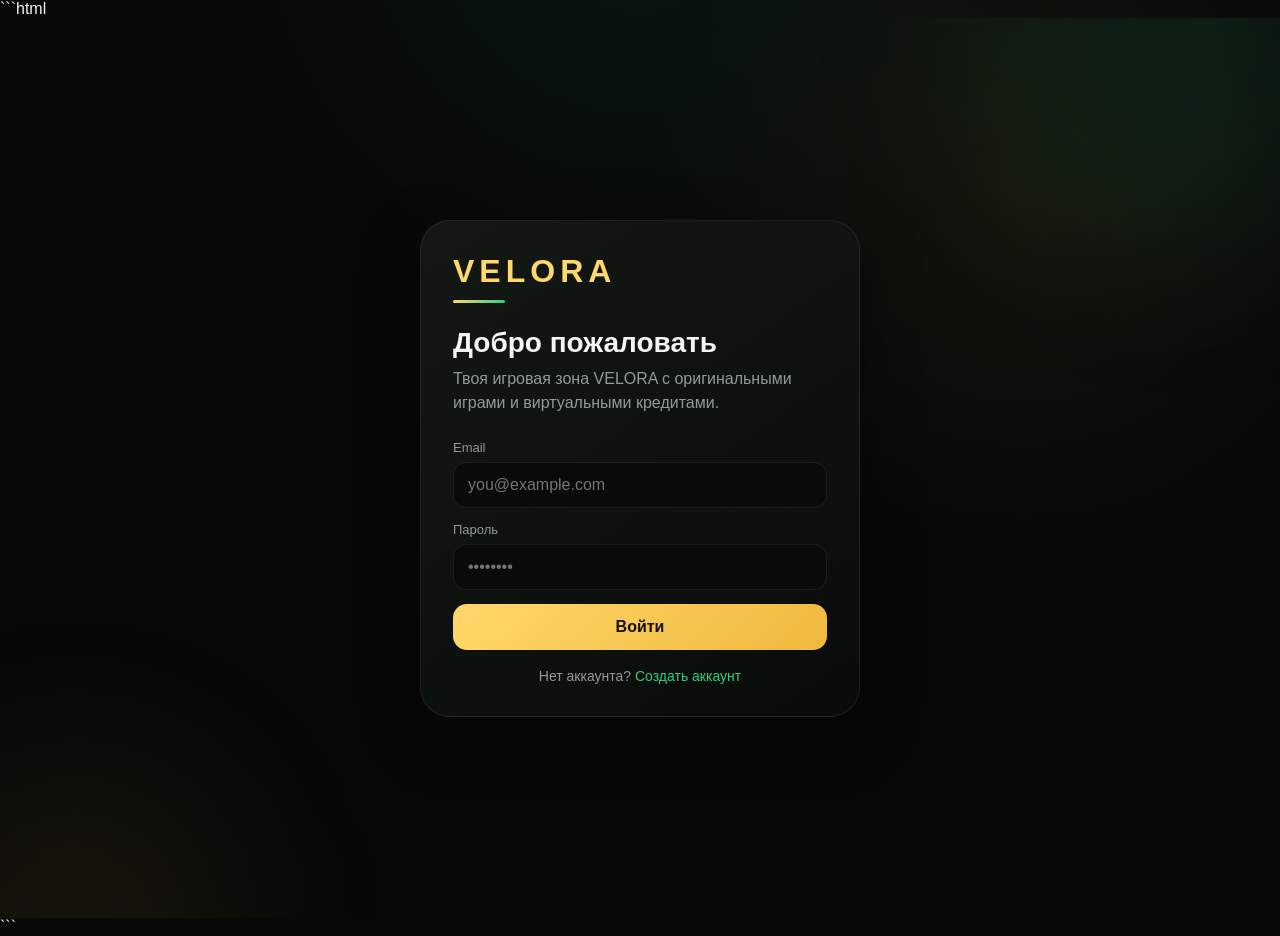
==== commit 3a5912cd: "Add files via upload" ====
--- a/index.html
+++ b/index.html
@@ -1,399 +1,237 @@
+```html
 <!DOCTYPE html>
 <html lang="ru">
 <head>
 <meta charset="UTF-8">
-<meta name="viewport" content="width=device-width, initial-scale=1.0, viewport-fit=cover">
-<meta name="theme-color" content="#080909">
-<title>VELORA — Original Games</title>
+<meta name="viewport" content="width=device-width,initial-scale=1,maximum-scale=1,user-scalable=no">
+<meta name="theme-color" content="#070807">
+<title>VELORA</title>
 
 <style>
 :root{
-  --bg:#070808;
-  --bg2:#0d0f0f;
-  --panel:#111414;
-  --panel2:#151919;
-  --gold:#f4ca62;
-  --gold2:#ffe49a;
+  --bg:#070807;
+  --bg2:#0c100e;
+  --panel:#101411;
+  --panel2:#151b17;
+  --gold:#ffd86a;
+  --gold2:#f0b83d;
   --green:#2bd17e;
-  --green2:#7cf0ae;
-  --text:#f7f7f2;
-  --muted:#8f9692;
+  --green2:#1c9d5b;
+  --text:#f4f5f2;
+  --muted:#929b95;
   --line:rgba(255,255,255,.08);
-  --danger:#ff6874;
-  --shadow:0 25px 70px rgba(0,0,0,.45);
+  --danger:#ef6b6b;
+  --shadow:0 20px 60px rgba(0,0,0,.4);
 }
 
 *{
   box-sizing:border-box;
+  -webkit-tap-highlight-color:transparent;
+}
+
+html,body{
   margin:0;
   padding:0;
-}
-
-html{
-  scroll-behavior:smooth;
-}
-
-body{
-  min-height:100vh;
+  min-height:100%;
   background:
-    radial-gradient(circle at 20% 0%,rgba(244,202,98,.08),transparent 32%),
-    radial-gradient(circle at 90% 20%,rgba(43,209,126,.055),transparent 28%),
+    radial-gradient(circle at 50% -10%,rgba(43,209,126,.08),transparent 35%),
+    radial-gradient(circle at 80% 20%,rgba(255,216,106,.06),transparent 30%),
     var(--bg);
   color:var(--text);
-  font-family:-apple-system,BlinkMacSystemFont,"SF Pro Display","Segoe UI",sans-serif;
-  overflow-x:hidden;
-}
-
-button,
-input,
-textarea,
-select{
+  font-family:-apple-system,BlinkMacSystemFont,"Segoe UI",Roboto,Arial,sans-serif;
+}
+
+button,input,textarea{
   font:inherit;
 }
 
 button{
+  cursor:pointer;
   border:0;
-  cursor:pointer;
-}
-
-a{
-  color:inherit;
-  text-decoration:none;
 }
 
 .hidden{
   display:none!important;
 }
 
-/* LOADER */
-
-#loader{
-  position:fixed;
-  inset:0;
-  z-index:9999;
-  background:#070808;
-  display:flex;
-  align-items:center;
-  justify-content:center;
-  transition:.5s ease;
-}
-
-.loader-box{
-  text-align:center;
-}
-
-.loader-logo{
-  font-size:42px;
-  font-weight:900;
-  letter-spacing:8px;
-  color:var(--gold);
-}
-
-.loader-line{
-  width:130px;
-  height:2px;
-  margin:22px auto 0;
-  overflow:hidden;
-  background:rgba(255,255,255,.08);
-}
-
-.loader-line span{
-  display:block;
-  width:45%;
-  height:100%;
-  background:var(--green);
-  animation:loadline 1.1s infinite ease-in-out;
-}
-
-@keyframes loadline{
-  0%{transform:translateX(-100%)}
-  100%{transform:translateX(300%)}
-}
-
 /* AUTH */
 
-#authScreen{
+.auth{
   min-height:100vh;
   display:flex;
   align-items:center;
   justify-content:center;
-  padding:24px;
-  background:
-    radial-gradient(circle at 50% 10%,rgba(244,202,98,.10),transparent 35%),
-    radial-gradient(circle at 80% 80%,rgba(43,209,126,.07),transparent 30%);
-}
-
-.auth-shell{
-  width:min(1080px,100%);
-  min-height:650px;
-  display:grid;
-  grid-template-columns:1.1fr .9fr;
-  background:rgba(13,15,15,.88);
+  padding:22px;
+  position:relative;
+  overflow:hidden;
+}
+
+.auth:before,
+.auth:after{
+  content:"";
+  position:absolute;
+  border-radius:50%;
+  filter:blur(80px);
+  pointer-events:none;
+}
+
+.auth:before{
+  width:420px;
+  height:420px;
+  background:rgba(43,209,126,.08);
+  top:-180px;
+  right:-100px;
+}
+
+.auth:after{
+  width:350px;
+  height:350px;
+  background:rgba(255,216,106,.06);
+  bottom:-180px;
+  left:-100px;
+}
+
+.auth-box{
+  width:min(440px,100%);
+  background:linear-gradient(145deg,rgba(20,25,22,.96),rgba(9,12,10,.98));
   border:1px solid var(--line);
   border-radius:30px;
+  padding:32px;
   box-shadow:var(--shadow);
-  overflow:hidden;
-  backdrop-filter:blur(20px);
-}
-
-.auth-showcase{
   position:relative;
-  padding:55px;
-  display:flex;
-  flex-direction:column;
-  justify-content:space-between;
-  overflow:hidden;
-  background:
-    radial-gradient(circle at 25% 20%,rgba(244,202,98,.15),transparent 28%),
-    radial-gradient(circle at 75% 75%,rgba(43,209,126,.10),transparent 32%);
-}
-
-.auth-showcase:before,
-.auth-showcase:after{
-  content:"";
-  position:absolute;
-  border:1px solid rgba(244,202,98,.12);
-  border-radius:50%;
-}
-
-.auth-showcase:before{
-  width:420px;
-  height:420px;
-  right:-180px;
-  top:-160px;
-}
-
-.auth-showcase:after{
-  width:520px;
-  height:520px;
-  left:-270px;
-  bottom:-290px;
-}
-
-.brand{
+  z-index:2;
+}
+
+.logo{
+  font-size:32px;
   font-weight:900;
-  letter-spacing:8px;
+  letter-spacing:5px;
   color:var(--gold);
-  font-size:24px;
+}
+
+.logo-line{
+  width:52px;
+  height:3px;
+  background:linear-gradient(90deg,var(--gold),var(--green));
+  margin:10px 0 24px;
+  border-radius:5px;
 }
 
 .auth-title{
-  position:relative;
-  z-index:1;
-  max-width:520px;
-}
-
-.auth-title .eyebrow{
-  color:var(--green2);
-  font-size:11px;
+  font-size:28px;
   font-weight:800;
-  letter-spacing:2px;
-  text-transform:uppercase;
-  margin-bottom:16px;
-}
-
-.auth-title h1{
-  font-size:clamp(40px,6vw,72px);
-  line-height:.98;
-  margin-bottom:22px;
-}
-
-.auth-title p{
+  margin-bottom:8px;
+}
+
+.auth-sub{
   color:var(--muted);
-  line-height:1.7;
-  max-width:480px;
-}
-
-.auth-features{
-  position:relative;
-  z-index:1;
-  display:flex;
-  gap:10px;
-  flex-wrap:wrap;
-}
-
-.feature-pill{
+  line-height:1.5;
+  margin-bottom:25px;
+}
+
+.field{
+  margin-bottom:14px;
+}
+
+.field label{
+  display:block;
+  color:var(--muted);
+  font-size:13px;
+  margin-bottom:7px;
+}
+
+.field input,
+.field textarea{
+  width:100%;
+  background:#080b09;
   border:1px solid var(--line);
-  background:rgba(255,255,255,.035);
-  border-radius:999px;
-  padding:9px 13px;
-  color:#c9ceca;
-  font-size:12px;
-}
-
-.auth-panel{
-  padding:45px;
+  color:white;
+  border-radius:13px;
+  padding:13px 14px;
+  outline:none;
+}
+
+.field input:focus,
+.field textarea:focus{
+  border-color:rgba(43,209,126,.55);
+}
+
+.primary{
+  width:100%;
+  padding:14px;
+  border-radius:14px;
+  background:linear-gradient(135deg,var(--gold),var(--gold2));
+  color:#15110a;
+  font-weight:900;
+}
+
+.secondary{
+  width:100%;
+  padding:13px;
+  border-radius:14px;
+  background:#171d19;
+  color:white;
+  border:1px solid var(--line);
+  margin-top:9px;
+}
+
+.auth-switch{
+  text-align:center;
+  margin-top:18px;
+  color:var(--muted);
+  font-size:14px;
+}
+
+.auth-switch button{
+  background:none;
+  color:var(--green);
+  padding:0;
+}
+
+/* APP */
+
+.app{
+  min-height:100vh;
+}
+
+.topbar{
+  height:74px;
   display:flex;
   align-items:center;
-  justify-content:center;
-}
-
-.auth-card{
-  width:100%;
-  max-width:380px;
-}
-
-.auth-tabs{
-  display:grid;
-  grid-template-columns:1fr 1fr;
-  background:#090b0b;
-  border:1px solid var(--line);
-  border-radius:14px;
-  padding:4px;
-  margin-bottom:28px;
-}
-
-.auth-tab{
+  justify-content:space-between;
+  padding:0 28px;
+  border-bottom:1px solid var(--line);
+  background:rgba(7,8,7,.86);
+  backdrop-filter:blur(18px);
+  position:sticky;
+  top:0;
+  z-index:50;
+}
+
+.brand{
+  font-size:25px;
+  font-weight:900;
+  letter-spacing:4px;
+  color:var(--gold);
+}
+
+.desktop-nav{
+  display:flex;
+  gap:6px;
+}
+
+.nav-btn{
   background:transparent;
   color:var(--muted);
-  padding:12px;
-  border-radius:10px;
-}
-
-.auth-tab.active{
-  color:#111;
-  background:var(--gold);
-  font-weight:800;
-}
-
-.auth-card h2{
-  font-size:30px;
-  margin-bottom:8px;
-}
-
-.auth-sub{
-  color:var(--muted);
-  font-size:14px;
-  margin-bottom:25px;
-  line-height:1.5;
-}
-
-.field{
-  margin-bottom:14px;
-}
-
-.field label{
-  display:block;
-  color:#aeb4b0;
-  font-size:12px;
-  margin-bottom:7px;
-}
-
-.field input,
-.field textarea,
-.field select{
-  width:100%;
-  border:1px solid var(--line);
-  background:#0a0c0c;
-  color:var(--text);
-  outline:none;
-  border-radius:12px;
-  padding:14px;
-  transition:.2s;
-}
-
-.field textarea{
-  min-height:130px;
-  resize:vertical;
-}
-
-.field input:focus,
-.field textarea:focus,
-.field select:focus{
-  border-color:rgba(244,202,98,.55);
-  box-shadow:0 0 0 3px rgba(244,202,98,.06);
-}
-
-.primary-btn,
-.gold-btn{
-  width:100%;
-  padding:15px;
-  border-radius:13px;
-  background:linear-gradient(135deg,var(--gold2),var(--gold));
-  color:#111;
-  font-weight:900;
-  box-shadow:0 8px 25px rgba(244,202,98,.14);
-  transition:.2s;
-}
-
-.primary-btn:hover,
-.gold-btn:hover{
-  transform:translateY(-1px);
-}
-
-.green-btn{
-  width:100%;
-  padding:15px;
-  border-radius:13px;
-  background:var(--green);
-  color:#06100a;
-  font-weight:900;
-}
-
-.auth-note{
-  text-align:center;
-  color:#666d69;
-  font-size:11px;
-  margin-top:16px;
-  line-height:1.5;
-}
-
-/* APP */
-
-#app{
-  min-height:100vh;
-}
-
-.topbar{
-  position:sticky;
-  top:0;
-  z-index:100;
-  height:76px;
-  background:rgba(7,8,8,.84);
-  border-bottom:1px solid var(--line);
-  backdrop-filter:blur(20px);
-}
-
-.topbar-inner{
-  max-width:1400px;
-  height:100%;
-  margin:auto;
-  padding:0 25px;
-  display:flex;
-  align-items:center;
-  gap:30px;
-}
-
-.logo{
-  font-size:22px;
-  font-weight:900;
-  letter-spacing:6px;
-  color:var(--gold);
-  flex-shrink:0;
-}
-
-.desktop-nav{
-  display:flex;
-  gap:5px;
-  flex:1;
-}
-
-.nav-btn{
   padding:10px 13px;
   border-radius:10px;
-  background:transparent;
-  color:#929895;
-  transition:.2s;
-}
-
-.nav-btn:hover,
-.nav-btn.active{
-  color:var(--text);
-  background:rgba(255,255,255,.05);
-}
-
-.nav-btn.active{
-  color:var(--gold);
+  font-size:14px;
+}
+
+.nav-btn.active,
+.nav-btn:hover{
+  background:#151b17;
+  color:white;
 }
 
 .top-actions{
@@ -402,206 +240,93 @@
   gap:9px;
 }
 
-.balance-pill{
+.balance{
+  background:#111713;
+  border:1px solid var(--line);
+  border-radius:12px;
+  padding:9px 13px;
+  color:var(--gold);
+  font-weight:800;
+}
+
+.icon-btn{
+  width:42px;
+  height:42px;
+  border-radius:12px;
+  background:#121713;
+  border:1px solid var(--line);
+  color:white;
+  position:relative;
+}
+
+.notification-dot{
+  position:absolute;
+  width:7px;
+  height:7px;
+  background:var(--green);
+  border-radius:50%;
+  right:7px;
+  top:7px;
+}
+
+.profile-btn{
+  height:42px;
+  padding:0 14px;
+  border-radius:12px;
+  background:linear-gradient(135deg,#202820,#151a16);
+  border:1px solid var(--line);
+  color:white;
+  font-weight:700;
+}
+
+.page{
+  max-width:1320px;
+  margin:auto;
+  padding:32px 25px 110px;
+}
+
+.hero{
+  border:1px solid var(--line);
+  border-radius:28px;
+  padding:45px;
+  min-height:320px;
   display:flex;
   align-items:center;
-  gap:8px;
-  padding:9px 12px;
-  border:1px solid rgba(244,202,98,.18);
-  border-radius:12px;
-  background:rgba(244,202,98,.055);
-}
-
-.balance-label{
-  color:#767d79;
-  font-size:10px;
-  text-transform:uppercase;
-  letter-spacing:1px;
-}
-
-.balance-value{
-  color:var(--gold2);
-  font-weight:900;
-  font-size:14px;
-}
-
-.icon-btn{
-  width:40px;
-  height:40px;
-  display:grid;
-  place-items:center;
-  border:1px solid var(--line);
-  background:#0d1010;
-  color:#dce1dd;
-  border-radius:11px;
-  position:relative;
-}
-
-.icon-btn svg{
-  width:19px;
-  height:19px;
-}
-
-.notification-dot{
-  position:absolute;
-  top:8px;
-  right:8px;
-  width:6px;
-  height:6px;
-  background:var(--green);
-  border-radius:50%;
-  box-shadow:0 0 10px var(--green);
-}
-
-.profile-top{
-  display:flex;
-  align-items:center;
-  gap:9px;
-  padding:5px 9px 5px 5px;
-  border:1px solid var(--line);
-  background:#0d1010;
-  border-radius:12px;
-}
-
-.avatar{
-  width:30px;
-  height:30px;
-  display:grid;
-  place-items:center;
-  border-radius:9px;
-  background:linear-gradient(135deg,var(--gold),#b77d25);
-  color:#111;
-  font-weight:900;
-  font-size:12px;
-}
-
-.profile-name{
-  max-width:90px;
-  overflow:hidden;
-  text-overflow:ellipsis;
-  white-space:nowrap;
-  font-size:12px;
-}
-
-/* CONTENT */
-
-.main{
-  max-width:1400px;
-  margin:auto;
-  padding:32px 25px 110px;
-}
-
-.page{
-  display:none;
-  animation:pageIn .3s ease;
-}
-
-.page.active{
-  display:block;
-}
-
-@keyframes pageIn{
-  from{opacity:0;transform:translateY(8px)}
-  to{opacity:1;transform:translateY(0)}
-}
-
-.hero{
-  min-height:410px;
-  border:1px solid var(--line);
-  border-radius:28px;
+  background:
+    radial-gradient(circle at 85% 20%,rgba(43,209,126,.13),transparent 28%),
+    radial-gradient(circle at 75% 100%,rgba(255,216,106,.08),transparent 30%),
+    linear-gradient(135deg,#101612,#0b0e0c);
+  box-shadow:var(--shadow);
   overflow:hidden;
   position:relative;
-  display:flex;
-  align-items:center;
-  padding:55px;
-  background:
-    radial-gradient(circle at 70% 40%,rgba(244,202,98,.16),transparent 25%),
-    radial-gradient(circle at 90% 100%,rgba(43,209,126,.09),transparent 35%),
-    linear-gradient(135deg,#111414,#090b0b);
-}
-
-.hero-art{
-  position:absolute;
-  right:6%;
-  width:400px;
-  height:300px;
-}
-
-.orbit{
-  position:absolute;
-  border:1px solid rgba(244,202,98,.16);
-  border-radius:50%;
-  transform:rotate(-18deg);
-}
-
-.orbit.one{
-  width:330px;
-  height:150px;
-  right:20px;
-  top:55px;
-}
-
-.orbit.two{
-  width:270px;
-  height:125px;
-  right:55px;
-  top:88px;
-  border-color:rgba(43,209,126,.16);
-}
-
-.hero-core{
-  position:absolute;
-  width:130px;
-  height:130px;
-  border-radius:50%;
-  right:130px;
-  top:75px;
-  background:
-    radial-gradient(circle at 35% 30%,#fff0ae,transparent 15%),
-    radial-gradient(circle,var(--gold),#8f5e19);
-  box-shadow:0 0 80px rgba(244,202,98,.18);
-  transform:rotate(12deg);
-}
-
-.hero-core:after{
-  content:"V";
-  position:absolute;
-  inset:0;
-  display:grid;
-  place-items:center;
-  color:#16120a;
-  font-weight:1000;
-  font-size:55px;
-  letter-spacing:-5px;
 }
 
 .hero-content{
-  position:relative;
-  z-index:2;
-  max-width:650px;
+  max-width:680px;
 }
 
 .eyebrow{
-  color:var(--green2);
-  font-size:11px;
+  color:var(--green);
+  font-size:12px;
   font-weight:900;
   letter-spacing:2px;
   text-transform:uppercase;
-  margin-bottom:14px;
+  margin-bottom:12px;
 }
 
 .hero h1{
-  font-size:clamp(42px,6vw,78px);
-  line-height:.94;
-  letter-spacing:-3px;
-  margin-bottom:20px;
+  margin:0;
+  font-size:clamp(36px,5vw,66px);
+  line-height:1;
+  letter-spacing:-2px;
 }
 
 .hero p{
-  color:#9ba29e;
-  max-width:570px;
-  line-height:1.7;
-  margin-bottom:28px;
+  color:var(--muted);
+  font-size:17px;
+  line-height:1.6;
+  max-width:600px;
+  margin:20px 0 26px;
 }
 
 .hero-actions{
@@ -610,1090 +335,596 @@
   flex-wrap:wrap;
 }
 
-.btn{
-  padding:13px 18px;
-  border-radius:12px;
+.hero-btn{
+  padding:13px 19px;
+  border-radius:13px;
   font-weight:800;
-  transition:.2s;
-}
-
-.btn:hover{
-  transform:translateY(-1px);
-}
-
-.btn-gold{
-  color:#111;
-  background:var(--gold);
-}
-
-.btn-dark{
-  color:#ddd;
-  background:#151919;
+}
+
+.hero-btn.primary-btn{
+  background:linear-gradient(135deg,var(--gold),var(--gold2));
+  color:#171209;
+}
+
+.hero-btn.dark-btn{
+  background:#171d19;
   border:1px solid var(--line);
-}
-
-/* SECTION */
-
-.section{
-  margin-top:38px;
+  color:white;
 }
 
 .section-head{
-  display:flex;
-  align-items:end;
-  justify-content:space-between;
-  gap:20px;
-  margin-bottom:16px;
-}
-
-.section-title{
-  font-size:24px;
-  font-weight:900;
-}
-
-.section-sub{
-  color:var(--muted);
-  font-size:13px;
-  margin-top:5px;
-}
-
-.text-btn{
-  background:transparent;
-  color:var(--gold);
-  font-size:13px;
-  font-weight:800;
-}
-
-/* GAME CARDS */
-
-.games-grid{
-  display:grid;
-  grid-template-columns:repeat(3,1fr);
-  gap:16px;
-}
-
-.game-card{
-  position:relative;
-  min-height:330px;
-  border:1px solid var(--line);
-  border-radius:20px;
-  overflow:hidden;
-  background:#101313;
-  cursor:pointer;
-  transition:.25s;
-}
-
-.game-card:hover{
-  transform:translateY(-5px);
-  border-color:rgba(244,202,98,.25);
-  box-shadow:0 20px 45px rgba(0,0,0,.25);
-}
-
-.game-visual{
-  height:205px;
-  position:relative;
-  overflow:hidden;
-}
-
-.game-visual.candy{
-  background:
-    radial-gradient(circle at 30% 30%,rgba(255,183,220,.8),transparent 9%),
-    radial-gradient(circle at 75% 55%,rgba(255,232,113,.55),transparent 12%),
-    linear-gradient(135deg,#321c55,#9a3b79 55%,#ed8d6b);
-}
-
-.game-visual.olympus{
-  background:
-    radial-gradient(circle at 50% 35%,rgba(255,228,126,.5),transparent 13%),
-    linear-gradient(135deg,#16152d,#302a61 55%,#17172b);
-}
-
-.game-visual.jungle{
-  background:
-    radial-gradient(circle at 70% 35%,rgba(123,255,161,.25),transparent 20%),
-    linear-gradient(135deg,#0b2820,#12543d 55%,#071b16);
-}
-
-.game-symbol{
-  position:absolute;
-  border-radius:18px;
-  display:grid;
-  place-items:center;
-  font-weight:1000;
-  color:rgba(255,255,255,.9);
-  box-shadow:0 15px 35px rgba(0,0,0,.22);
-}
-
-.candy .game-symbol{
-  width:78px;
-  height:78px;
-  background:linear-gradient(145deg,#ffdb74,#e75d9a);
-  transform:rotate(-12deg);
-  left:45%;
-  top:50px;
-}
-
-.candy .game-symbol:after{
-  content:"C";
-  font-size:42px;
-  color:#fff2bd;
-}
-
-.olympus .game-symbol{
-  width:95px;
-  height:95px;
-  border-radius:50%;
-  background:radial-gradient(circle,#fff2a0,#b77a24);
-  left:40%;
-  top:45px;
-  box-shadow:0 0 55px rgba(244,202,98,.25);
-}
-
-.olympus .game-symbol:after{
-  content:"O";
-  font-size:44px;
-  color:#30220b;
-}
-
-.jungle .game-symbol{
-  width:105px;
-  height:105px;
-  border-radius:45% 55% 50% 40%;
-  background:linear-gradient(145deg,#56d18d,#164f38);
-  left:40%;
-  top:42px;
-}
-
-.jungle .game-symbol:after{
-  content:"J";
-  font-size:45px;
-  color:#d6ffe5;
-}
-
-.game-info{
-  padding:16px;
-}
-
-.game-name-row{
   display:flex;
   align-items:center;
   justify-content:space-between;
+  margin:32px 0 15px;
+}
+
+.section-head h2{
+  margin:0;
+  font-size:23px;
+}
+
+.section-head button{
+  background:none;
+  color:var(--green);
+}
+
+.game-grid{
+  display:grid;
+  grid-template-columns:repeat(3,1fr);
+  gap:17px;
+}
+
+.game-card{
+  min-height:245px;
+  border:1px solid var(--line);
+  border-radius:22px;
+  overflow:hidden;
+  position:relative;
+  background:#101411;
+  box-shadow:0 12px 35px rgba(0,0,0,.22);
+}
+
+.game-art{
+  height:150px;
+  position:relative;
+  overflow:hidden;
+}
+
+.game-art.candy{
+  background:
+    radial-gradient(circle at 30% 35%,#ffdf79 0 5%,transparent 6%),
+    radial-gradient(circle at 70% 55%,#ff65a8 0 7%,transparent 8%),
+    linear-gradient(135deg,#5a204d,#24183f 60%,#10131e);
+}
+
+.game-art.olympus{
+  background:
+    radial-gradient(circle at 65% 35%,rgba(255,216,106,.7),transparent 12%),
+    linear-gradient(135deg,#26376b,#171d43 60%,#10131d);
+}
+
+.game-art.jungle{
+  background:
+    radial-gradient(circle at 65% 40%,rgba(43,209,126,.5),transparent 18%),
+    linear-gradient(135deg,#123f31,#11261e 60%,#0c1512);
+}
+
+.art-title{
+  position:absolute;
+  left:18px;
+  bottom:14px;
+  font-size:25px;
+  font-weight:900;
+  text-shadow:0 3px 15px #000;
+}
+
+.game-info{
+  padding:15px;
+}
+
+.game-info-row{
+  display:flex;
+  justify-content:space-between;
+  align-items:center;
+}
+
+.game-info h3{
+  margin:0;
+  font-size:18px;
+}
+
+.game-info p{
+  color:var(--muted);
+  margin:6px 0 12px;
+  font-size:13px;
+}
+
+.game-actions{
+  display:flex;
+  gap:8px;
+}
+
+.play-btn{
+  flex:1;
+  background:linear-gradient(135deg,var(--gold),var(--gold2));
+  color:#15110a;
+  padding:10px;
+  border-radius:10px;
+  font-weight:900;
+}
+
+.fav-btn{
+  width:42px;
+  background:#171d19;
+  color:var(--muted);
+  border:1px solid var(--line);
+  border-radius:10px;
+}
+
+.fav-btn.active{
+  color:var(--gold);
+  border-color:rgba(255,216,106,.4);
+}
+
+/* CATALOG */
+
+.catalog-tools{
+  display:flex;
   gap:10px;
-}
-
-.game-name{
-  font-size:17px;
-  font-weight:900;
-}
-
-.favorite{
-  width:32px;
-  height:32px;
-  display:grid;
-  place-items:center;
-  border-radius:9px;
-  background:#181c1c;
-  color:#727976;
-}
-
-.favorite.active{
-  color:var(--gold);
-  background:rgba(244,202,98,.09);
-}
-
-.game-desc{
-  color:#777f7b;
-  font-size:12px;
-  margin-top:5px;
-}
-
-.game-meta{
-  display:flex;
-  gap:7px;
-  margin-top:12px;
-}
-
-.tag{
-  font-size:9px;
-  letter-spacing:.7px;
-  text-transform:uppercase;
-  padding:5px 7px;
-  border-radius:6px;
-  background:rgba(255,255,255,.045);
-  color:#aeb4b0;
-}
-
-.tag.original{
-  color:var(--green2);
-  background:rgba(43,209,126,.07);
-}
-
-/* QUICK STATS */
-
-.stats-grid{
+  margin:20px 0;
+}
+
+.search{
+  flex:1;
+  background:#0e120f;
+  border:1px solid var(--line);
+  color:white;
+  padding:13px 15px;
+  border-radius:13px;
+  outline:none;
+}
+
+.filter{
+  background:#0e120f;
+  border:1px solid var(--line);
+  color:white;
+  border-radius:13px;
+  padding:0 14px;
+}
+
+/* CARDS */
+
+.stat-grid{
   display:grid;
   grid-template-columns:repeat(4,1fr);
   gap:12px;
 }
 
-.stat-card{
+.stat{
+  background:#101411;
+  border:1px solid var(--line);
+  border-radius:17px;
   padding:18px;
-  border:1px solid var(--line);
-  background:#0e1111;
-  border-radius:15px;
 }
 
 .stat-label{
-  color:#737a76;
-  font-size:10px;
-  text-transform:uppercase;
-  letter-spacing:1px;
+  color:var(--muted);
+  font-size:12px;
 }
 
 .stat-value{
   margin-top:8px;
   font-size:23px;
   font-weight:900;
-  color:#e8ebe8;
-}
-
-.stat-value.gold{
   color:var(--gold);
 }
 
-/* CATALOG */
-
-.catalog-tools{
+.panel{
+  background:#101411;
+  border:1px solid var(--line);
+  border-radius:20px;
+  padding:20px;
+  margin-top:18px;
+}
+
+.panel h3{
+  margin-top:0;
+}
+
+.list{
   display:flex;
-  gap:10px;
-  margin-bottom:22px;
-  flex-wrap:wrap;
-}
-
-.search{
-  flex:1;
-  min-width:220px;
-  position:relative;
-}
-
-.search input{
-  width:100%;
-  background:#0d1010;
-  color:#fff;
-  border:1px solid var(--line);
-  border-radius:12px;
-  padding:13px 15px;
-  outline:none;
-}
-
-.filters{
+  flex-direction:column;
+  gap:9px;
+}
+
+.list-item{
   display:flex;
-  gap:7px;
-  overflow:auto;
-}
-
-.filter{
-  white-space:nowrap;
-  padding:12px 14px;
-  border-radius:11px;
-  background:#0d1010;
-  color:#7e8581;
-  border:1px solid var(--line);
-}
-
-.filter.active{
-  background:rgba(244,202,98,.1);
+  align-items:center;
+  justify-content:space-between;
+  padding:13px;
+  border-radius:13px;
+  background:#0b0f0c;
+  border:1px solid rgba(255,255,255,.05);
+}
+
+.list-main{
+  display:flex;
+  flex-direction:column;
+  gap:4px;
+}
+
+.list-title{
+  font-weight:700;
+}
+
+.list-sub{
+  color:var(--muted);
+  font-size:12px;
+}
+
+.green{
+  color:var(--green);
+}
+
+.red{
+  color:var(--danger);
+}
+
+.gold{
   color:var(--gold);
-  border-color:rgba(244,202,98,.25);
-}
-
-/* DASHBOARD CARDS */
-
-.dashboard-grid{
-  display:grid;
-  grid-template-columns:1.5fr 1fr;
-  gap:16px;
-}
-
-.panel{
-  border:1px solid var(--line);
-  border-radius:18px;
-  background:#0e1111;
-  padding:20px;
-}
-
-.panel-title{
-  font-size:16px;
-  font-weight:900;
-  margin-bottom:15px;
-}
-
-.continue-card{
-  min-height:180px;
-  border-radius:15px;
-  padding:24px;
-  position:relative;
-  overflow:hidden;
-  background:
-    radial-gradient(circle at 80% 50%,rgba(244,202,98,.16),transparent 28%),
-    linear-gradient(135deg,#171919,#0c0f0f);
-}
-
-.continue-card h3{
-  font-size:25px;
-  margin-bottom:7px;
-}
-
-.continue-card p{
-  color:#858c88;
-  font-size:13px;
-  margin-bottom:18px;
-}
-
-.small-btn{
-  display:inline-flex;
-  align-items:center;
-  justify-content:center;
-  padding:10px 13px;
-  border-radius:9px;
-  background:var(--gold);
-  color:#111;
-  font-size:12px;
-  font-weight:900;
 }
 
 /* BONUS */
-
-.bonus-hero{
-  border:1px solid rgba(244,202,98,.18);
-  background:
-    radial-gradient(circle at 80% 50%,rgba(244,202,98,.12),transparent 28%),
-    #101313;
-  border-radius:22px;
-  padding:30px;
-}
-
-.bonus-label{
-  color:var(--green2);
-  font-size:10px;
-  letter-spacing:2px;
-  font-weight:900;
-}
-
-.bonus-hero h2{
-  font-size:34px;
-  margin:8px 0;
-}
-
-.bonus-hero p{
-  color:var(--muted);
-  max-width:620px;
-  line-height:1.6;
-}
-
-.progress{
-  height:9px;
-  background:#080a0a;
-  border-radius:99px;
-  overflow:hidden;
-  margin:22px 0 10px;
-}
-
-.progress span{
-  display:block;
-  height:100%;
-  width:65%;
-  background:linear-gradient(90deg,var(--green),var(--gold));
-}
 
 .bonus-grid{
   display:grid;
   grid-template-columns:repeat(3,1fr);
-  gap:14px;
-  margin-top:18px;
+  gap:15px;
 }
 
 .bonus-card{
-  padding:20px;
+  padding:22px;
+  border-radius:20px;
   border:1px solid var(--line);
-  background:#0e1111;
-  border-radius:16px;
+  background:
+    radial-gradient(circle at 100% 0,rgba(255,216,106,.1),transparent 35%),
+    #101411;
 }
 
 .bonus-card h3{
-  margin:10px 0 6px;
+  margin-top:0;
 }
 
 .bonus-card p{
   color:var(--muted);
-  font-size:12px;
   line-height:1.5;
 }
 
 .bonus-card button{
-  margin-top:15px;
-  padding:10px 13px;
-  border-radius:9px;
-  background:#191d1d;
-  color:var(--gold);
+  width:100%;
+  padding:11px;
+  border-radius:11px;
+  background:#171d19;
+  color:white;
   border:1px solid var(--line);
-  font-weight:800;
+}
+
+.bonus-card button.claim{
+  background:linear-gradient(135deg,var(--gold),var(--gold2));
+  color:#15110a;
+}
+
+/* SUPPORT */
+
+.support-layout{
+  display:grid;
+  grid-template-columns:1fr 1.2fr;
+  gap:18px;
+}
+
+.support-info{
+  background:
+    radial-gradient(circle at 80% 20%,rgba(43,209,126,.12),transparent 35%),
+    #101411;
+  border:1px solid var(--line);
+  border-radius:22px;
+  padding:25px;
+}
+
+.support-info p{
+  color:var(--muted);
+  line-height:1.6;
+}
+
+.support-form{
+  background:#101411;
+  border:1px solid var(--line);
+  border-radius:22px;
+  padding:25px;
+}
+
+textarea{
+  min-height:150px;
+  resize:vertical;
 }
 
 /* WHEEL */
 
-.wheel-layout{
-  display:grid;
-  grid-template-columns:1fr 1fr;
-  gap:25px;
+.wheel-wrap{
+  display:flex;
   align-items:center;
-}
-
-.wheel-box{
-  display:flex;
   justify-content:center;
-  position:relative;
+  flex-direction:column;
+  gap:22px;
 }
 
 .wheel{
-  width:min(400px,80vw);
-  aspect-ratio:1;
+  width:min(330px,75vw);
+  height:min(330px,75vw);
   border-radius:50%;
-  position:relative;
-  border:12px solid #171a1a;
-  box-shadow:0 0 0 1px rgba(244,202,98,.25),0 25px 70px rgba(0,0,0,.4);
-  transition:transform 4.5s cubic-bezier(.12,.72,.17,1);
+  border:10px solid #222921;
   background:
     conic-gradient(
-      #c18c31 0deg 45deg,
-      #17251d 45deg 90deg,
-      #8e6428 90deg 135deg,
-      #17251d 135deg 180deg,
-      #c18c31 180deg 225deg,
-      #17251d 225deg 270deg,
-      #8e6428 270deg 315deg,
-      #17251d 315deg 360deg
+      #ffd86a 0deg 45deg,
+      #18251d 45deg 90deg,
+      #2bd17e 90deg 135deg,
+      #18251d 135deg 180deg,
+      #ffd86a 180deg 225deg,
+      #18251d 225deg 270deg,
+      #2bd17e 270deg 315deg,
+      #18251d 315deg 360deg
     );
+  box-shadow:0 0 60px rgba(43,209,126,.12);
+  transition:transform 4s cubic-bezier(.12,.75,.2,1);
+  position:relative;
 }
 
 .wheel:after{
   content:"VELORA";
   position:absolute;
-  inset:35%;
+  width:76px;
+  height:76px;
   border-radius:50%;
-  display:grid;
-  place-items:center;
-  background:#0c0f0f;
-  color:var(--gold);
-  font-size:12px;
-  font-weight:1000;
-  letter-spacing:2px;
-  border:2px solid rgba(244,202,98,.4);
-}
-
-.wheel-labels{
-  position:absolute;
-  inset:0;
-}
-
-.wheel-labels span{
-  position:absolute;
+  background:#0c100e;
+  border:2px solid var(--gold);
+  display:flex;
+  align-items:center;
+  justify-content:center;
   left:50%;
   top:50%;
-  width:80px;
-  margin-left:-40px;
-  margin-top:-8px;
-  text-align:center;
-  font-size:11px;
+  transform:translate(-50%,-50%);
+  color:var(--gold);
   font-weight:900;
-  color:#fff;
-}
-
-.wheel-labels span:nth-child(1){transform:translateY(-145px)}
-.wheel-labels span:nth-child(2){transform:rotate(45deg) translateY(-145px) rotate(-45deg)}
-.wheel-labels span:nth-child(3){transform:rotate(90deg) translateY(-145px) rotate(-90deg)}
-.wheel-labels span:nth-child(4){transform:rotate(135deg) translateY(-145px) rotate(-135deg)}
-.wheel-labels span:nth-child(5){transform:rotate(180deg) translateY(-145px) rotate(-180deg)}
-.wheel-labels span:nth-child(6){transform:rotate(225deg) translateY(-145px) rotate(-225deg)}
-.wheel-labels span:nth-child(7){transform:rotate(270deg) translateY(-145px) rotate(-270deg)}
-.wheel-labels span:nth-child(8){transform:rotate(315deg) translateY(-145px) rotate(-315deg)}
+  font-size:12px;
+  letter-spacing:2px;
+}
 
 .wheel-pointer{
-  position:absolute;
-  top:-3px;
-  left:50%;
-  transform:translateX(-50%);
-  z-index:5;
   width:0;
   height:0;
-  border-left:13px solid transparent;
-  border-right:13px solid transparent;
-  border-top:28px solid var(--gold);
-  filter:drop-shadow(0 4px 8px rgba(0,0,0,.5));
-}
-
-/* PROFILE */
-
-.profile-layout{
-  display:grid;
-  grid-template-columns:300px 1fr;
-  gap:16px;
-}
-
-.profile-card{
-  text-align:center;
-  padding:30px;
-  border:1px solid var(--line);
-  border-radius:18px;
-  background:#0e1111;
-}
-
-.big-avatar{
-  width:85px;
-  height:85px;
-  margin:0 auto 16px;
-  border-radius:24px;
-  display:grid;
-  place-items:center;
-  background:linear-gradient(145deg,var(--gold2),#a96e1c);
-  color:#15110a;
-  font-size:30px;
-  font-weight:1000;
-}
-
-.profile-email{
-  color:var(--muted);
-  font-size:12px;
-  margin-top:5px;
-  word-break:break-all;
-}
-
-.profile-actions{
-  margin-top:25px;
-  display:grid;
-  gap:8px;
-}
-
-.secondary-btn{
-  padding:12px;
-  border-radius:10px;
-  background:#151919;
-  color:#c8ceca;
-  border:1px solid var(--line);
-}
-
-.danger-btn{
-  padding:12px;
-  border-radius:10px;
-  background:rgba(255,104,116,.08);
-  color:#ff8790;
-  border:1px solid rgba(255,104,116,.12);
-}
-
-.history-list{
-  display:grid;
-  gap:8px;
-}
-
-.history-item{
+  border-left:10px solid transparent;
+  border-right:10px solid transparent;
+  border-top:22px solid var(--gold);
+}
+
+/* GAME */
+
+.game-screen{
+  position:fixed;
+  inset:0;
+  background:#070807;
+  z-index:100;
+  overflow:auto;
+}
+
+.game-top{
+  height:70px;
   display:flex;
   align-items:center;
   justify-content:space-between;
-  gap:15px;
-  padding:14px;
+  padding:0 20px;
+  border-bottom:1px solid var(--line);
+  background:#0a0d0b;
+  position:sticky;
+  top:0;
+  z-index:5;
+}
+
+.game-top h2{
+  margin:0;
+  font-size:18px;
+}
+
+.back-btn{
+  background:#151b17;
   border:1px solid var(--line);
-  background:#101313;
-  border-radius:12px;
-}
-
-.history-left{
-  display:flex;
-  align-items:center;
-  gap:12px;
-  min-width:0;
-}
-
-.history-icon{
-  width:38px;
-  height:38px;
-  flex-shrink:0;
-  display:grid;
-  place-items:center;
+  color:white;
   border-radius:10px;
-  background:rgba(244,202,98,.08);
+  padding:9px 13px;
+}
+
+.game-balance{
   color:var(--gold);
   font-weight:900;
 }
 
-.history-game{
-  font-size:13px;
+.game-area{
+  width:min(1050px,100%);
+  margin:auto;
+  padding:20px;
+}
+
+.game-header{
+  display:flex;
+  justify-content:space-between;
+  align-items:center;
+  margin-bottom:15px;
+}
+
+.game-header .tag{
+  color:var(--green);
+  font-size:12px;
+  letter-spacing:1.5px;
   font-weight:800;
 }
 
-.history-date{
-  color:#6f7773;
-  font-size:10px;
-  margin-top:3px;
-}
-
-.history-win{
-  font-size:13px;
-  font-weight:900;
-}
-
-.history-win.plus{
-  color:var(--green2);
-}
-
-.history-win.zero{
-  color:#727976;
-}
-
-/* SUPPORT */
-
-.support-layout{
-  display:grid;
-  grid-template-columns:1fr 1.2fr;
-  gap:16px;
-}
-
-.support-info{
-  padding:30px;
+.slot-machine{
+  background:
+    radial-gradient(circle at 50% 0,rgba(255,216,106,.06),transparent 30%),
+    #0d110f;
   border:1px solid var(--line);
-  border-radius:18px;
-  background:
-    radial-gradient(circle at 80% 20%,rgba(43,209,126,.08),transparent 30%),
-    #0e1111;
-}
-
-.support-info h2{
-  font-size:32px;
-  margin-bottom:12px;
-}
-
-.support-info p{
-  color:var(--muted);
-  line-height:1.7;
-}
-
-.support-list{
-  margin-top:25px;
-  display:grid;
-  gap:10px;
-}
-
-.support-row{
-  padding:13px;
-  border-radius:11px;
-  background:#151919;
-  border:1px solid var(--line);
-  color:#b6bdb9;
-  font-size:12px;
-}
-
-/* NOTIFICATIONS */
-
-.notification-panel{
-  position:fixed;
-  z-index:500;
-  right:20px;
-  top:88px;
-  width:min(370px,calc(100vw - 30px));
-  background:#101313;
-  border:1px solid var(--line);
-  border-radius:16px;
+  border-radius:25px;
+  padding:18px;
   box-shadow:var(--shadow);
-  transform:translateY(-10px);
-  opacity:0;
-  pointer-events:none;
-  transition:.25s;
-}
-
-.notification-panel.open{
-  opacity:1;
-  transform:translateY(0);
-  pointer-events:auto;
-}
-
-.notification-head{
-  display:flex;
-  align-items:center;
-  justify-content:space-between;
-  padding:16px;
-  border-bottom:1px solid var(--line);
-}
-
-.notification-head h3{
-  font-size:14px;
-}
-
-.notifications-list{
-  max-height:380px;
-  overflow:auto;
-}
-
-.notification-item{
-  padding:14px 16px;
-  border-bottom:1px solid rgba(255,255,255,.05);
-}
-
-.notification-item strong{
-  display:block;
-  font-size:12px;
-  margin-bottom:4px;
-}
-
-.notification-item span{
-  color:#777f7b;
-  font-size:11px;
-  line-height:1.5;
-}
-
-/* TOAST */
-
-#toast{
-  position:fixed;
-  z-index:1000;
-  left:50%;
-  bottom:35px;
-  transform:translate(-50%,20px);
-  opacity:0;
-  pointer-events:none;
-  background:#161b19;
-  border:1px solid rgba(43,209,126,.25);
-  color:#dce5df;
-  border-radius:12px;
-  padding:12px 16px;
-  font-size:12px;
-  box-shadow:var(--shadow);
-  transition:.25s;
-}
-
-#toast.show{
-  opacity:1;
-  transform:translate(-50%,0);
-}
-
-/* GAME SCREEN */
-
-#gameScreen{
-  position:fixed;
-  inset:0;
-  z-index:700;
-  background:#070808;
-  display:none;
-  overflow:auto;
-}
-
-#gameScreen.open{
-  display:block;
-}
-
-.game-header{
-  position:sticky;
-  top:0;
-  z-index:10;
-  height:70px;
-  background:rgba(7,8,8,.88);
-  backdrop-filter:blur(18px);
-  border-bottom:1px solid var(--line);
-}
-
-.game-header-inner{
-  max-width:1100px;
-  height:100%;
-  margin:auto;
-  padding:0 18px;
-  display:flex;
-  align-items:center;
-  justify-content:space-between;
-  gap:12px;
-}
-
-.back-btn{
-  padding:10px 13px;
-  border-radius:10px;
-  background:#121515;
-  color:#bbb;
-  border:1px solid var(--line);
-}
-
-.game-title{
-  text-align:center;
-}
-
-.game-title h2{
-  font-size:17px;
-}
-
-.game-title span{
-  color:#707773;
-  font-size:10px;
-}
-
-.game-balance{
-  color:var(--gold);
-  font-size:13px;
-  font-weight:900;
-}
-
-.game-main{
-  max-width:1100px;
-  margin:auto;
-  padding:25px 15px 50px;
-}
-
-.slot-stage{
-  border:1px solid var(--line);
-  border-radius:24px;
-  overflow:hidden;
-  background:#0c0f0f;
-  box-shadow:0 25px 70px rgba(0,0,0,.3);
-}
-
-.slot-banner{
-  min-height:130px;
-  padding:25px;
-  position:relative;
-  display:flex;
-  align-items:center;
-  justify-content:space-between;
-  gap:20px;
-}
-
-.slot-banner.candy{
-  background:radial-gradient(circle at 70% 50%,rgba(255,150,211,.18),transparent 25%),linear-gradient(135deg,#27153e,#5c2855);
-}
-
-.slot-banner.olympus{
-  background:radial-gradient(circle at 70% 50%,rgba(255,214,94,.18),transparent 25%),linear-gradient(135deg,#17152d,#2c2857);
-}
-
-.slot-banner.jungle{
-  background:radial-gradient(circle at 70% 50%,rgba(62,219,126,.14),transparent 25%),linear-gradient(135deg,#0a2019,#124a35);
-}
-
-.slot-banner h2{
-  font-size:30px;
-}
-
-.slot-banner p{
-  color:#a0a7a3;
-  margin-top:5px;
-  font-size:12px;
-}
-
-.multiplier{
-  padding:12px 16px;
-  border:1px solid rgba(244,202,98,.22);
-  background:rgba(0,0,0,.18);
-  border-radius:12px;
-  text-align:center;
-}
-
-.multiplier span{
-  display:block;
-  color:#777f7b;
-  font-size:9px;
-  text-transform:uppercase;
-  letter-spacing:1px;
-}
-
-.multiplier strong{
-  color:var(--gold);
-  font-size:23px;
-}
-
-.slot-area{
-  padding:20px;
-  background:#080a0a;
 }
 
 .reels{
   display:grid;
   gap:7px;
-  margin:auto;
-  max-width:780px;
-}
-
-.reels.r5{
+  background:#070907;
+  padding:10px;
+  border-radius:17px;
+}
+
+.reels.cols5{
   grid-template-columns:repeat(5,1fr);
 }
 
-.reels.r6{
+.reels.cols6{
   grid-template-columns:repeat(6,1fr);
 }
 
 .symbol{
   aspect-ratio:1;
-  border-radius:12px;
-  border:1px solid rgba(255,255,255,.06);
-  display:grid;
-  place-items:center;
-  font-size:clamp(19px,4vw,34px);
-  font-weight:1000;
-  color:#fff;
+  min-height:64px;
+  display:flex;
+  align-items:center;
+  justify-content:center;
+  border-radius:13px;
+  background:linear-gradient(145deg,#1a211c,#0f140f);
+  border:1px solid rgba(255,255,255,.07);
+  font-size:26px;
+  font-weight:900;
+  color:white;
   position:relative;
   overflow:hidden;
-  background:linear-gradient(145deg,#171b1b,#0d1010);
-  box-shadow:inset 0 0 25px rgba(255,255,255,.025);
-  transition:.18s;
+  transition:.2s;
+}
+
+.symbol:before{
+  content:"";
+  position:absolute;
+  inset:0;
+  background:linear-gradient(135deg,rgba(255,255,255,.08),transparent 50%);
+  pointer-events:none;
 }
 
 .symbol.win{
-  border-color:rgba(244,202,98,.65);
-  box-shadow:0 0 22px rgba(244,202,98,.18),inset 0 0 25px rgba(244,202,98,.08);
+  border-color:var(--gold);
+  box-shadow:0 0 20px rgba(255,216,106,.22);
   transform:scale(1.04);
 }
 
-.symbol.candy{
-  background:linear-gradient(145deg,#742c67,#321d4b);
-}
-
-.symbol.olympus{
-  background:linear-gradient(145deg,#403c7c,#18172d);
-}
-
-.symbol.jungle{
-  background:linear-gradient(145deg,#174f3b,#0d251d);
-}
-
-.symbol.special{
-  border-color:rgba(244,202,98,.35);
-}
-
-.win-display{
-  text-align:center;
-  min-height:55px;
-  padding:10px;
-}
-
-.win-label{
-  color:#707773;
-  font-size:9px;
-  text-transform:uppercase;
-  letter-spacing:1.5px;
-}
-
-.win-amount{
-  font-size:27px;
-  color:var(--green2);
-  font-weight:1000;
-}
-
-.controls{
-  display:grid;
-  grid-template-columns:auto 1fr auto;
-  gap:12px;
-  align-items:center;
-  max-width:780px;
-  margin:0 auto;
-}
-
-.control-group{
-  display:flex;
-  gap:6px;
-  align-items:center;
-}
-
-.control-btn{
-  min-width:42px;
-  height:42px;
-  padding:0 10px;
-  border-radius:10px;
-  background:#151919;
-  border:1px solid var(--line);
-  color:#d0d5d2;
-  font-weight:900;
-}
-
-.bet-box{
-  min-width:100px;
-  text-align:center;
-}
-
-.bet-box small{
-  display:block;
-  color:#686f6c;
-  font-size:9px;
-  text-transform:uppercase;
-}
-
-.bet-box strong{
-  color:#eee;
-}
-
-.spin-btn{
-  width:120px;
-  height:52px;
-  border-radius:14px;
-  background:linear-gradient(135deg,var(--gold2),var(--gold));
-  color:#111;
-  font-weight:1000;
-  box-shadow:0 10px 30px rgba(244,202,98,.13);
-}
-
-.spin-btn:disabled{
-  opacity:.45;
-  cursor:not-allowed;
-}
-
-.game-options{
-  max-width:780px;
-  margin:15px auto 0;
-  display:flex;
-  justify-content:space-between;
-  gap:10px;
-  flex-wrap:wrap;
-}
-
-.option{
+.symbol.candyA{color:#ff78b5}
+.symbol.candyB{color:#ffd86a}
+.symbol.candyC{color:#6adfff}
+.symbol.candyD{color:#a57cff}
+.symbol.candyE{color:#65e89a}
+
+.symbol.olympusA{color:#ffd86a}
+.symbol.olympusB{color:#74b9ff}
+.symbol.olympusC{color:#c891ff}
+.symbol.olympusD{color:#69e0d1}
+.symbol.fate{
+  color:#fff;
+  background:linear-gradient(145deg,#503e13,#17140c);
+  border-color:rgba(255,216,106,.45);
+}
+
+.symbol.jungleA{color:#73e38e}
+.symbol.jungleB{color:#d9a15d}
+.symbol.jungleC{color:#79c8ff}
+.symbol.jungleD{color:#d982e9}
+.symbol.wild{
+  color:var(--gold);
+  background:linear-gradient(145deg,#2a3218,#11160f);
+  border-color:rgba(255,216,106,.35);
+}
+
+.game-message{
+  min-height:42px;
   display:flex;
   align-items:center;
-  gap:7px;
-  color:#7c8480;
-  font-size:11px;
-}
-
-.toggle{
-  width:35px;
-  height:20px;
-  border-radius:99px;
-  background:#202525;
+  justify-content:center;
+  color:var(--muted);
+  font-size:14px;
+  text-align:center;
+  padding:8px;
+}
+
+.game-message.big{
+  color:var(--gold);
+  font-size:20px;
+  font-weight:900;
+}
+
+.game-controls{
+  display:grid;
+  grid-template-columns:auto auto 1fr auto auto;
+  gap:8px;
+  align-items:center;
+  margin-top:15px;
+}
+
+.control{
+  background:#171d19;
+  color:white;
   border:1px solid var(--line);
-  position:relative;
-  cursor:pointer;
-}
-
-.toggle span{
-  position:absolute;
-  width:14px;
-  height:14px;
-  border-radius:50%;
-  left:2px;
-  top:2px;
-  background:#777;
-  transition:.2s;
-}
-
-.toggle.on{
-  background:rgba(43,209,126,.18);
-}
-
-.toggle.on span{
-  left:17px;
-  background:var(--green);
-}
-
-.paytable{
-  max-width:780px;
-  margin:18px auto 0;
-  padding:14px;
+  padding:11px 14px;
+  border-radius:11px;
+}
+
+.spin{
+  background:linear-gradient(135deg,var(--gold),var(--gold2));
+  color:#161108;
+  font-weight:900;
+  min-width:140px;
+}
+
+.bet-box{
+  display:flex;
+  align-items:center;
+  gap:8px;
+  background:#0a0d0b;
   border:1px solid var(--line);
-  border-radius:12px;
-  color:#777f7b;
-  font-size:10px;
-  line-height:1.7;
+  border-radius:11px;
+  padding:4px;
+}
+
+.bet-box button{
+  width:32px;
+  height:32px;
+  background:#171d19;
+  color:white;
+  border-radius:8px;
+}
+
+.bet-value{
+  min-width:60px;
+  text-align:center;
+  font-weight:800;
+}
+
+.game-paytable{
+  margin-top:16px;
+  padding:15px;
+  border-radius:15px;
+  background:#0b0f0c;
+  border:1px solid var(--line);
+  color:var(--muted);
+  line-height:1.6;
+  font-size:13px;
 }
 
 /* BONUS OVERLAY */
@@ -1701,3123 +932,2116 @@
 .bonus-overlay{
   position:fixed;
   inset:0;
-  z-index:900;
-  display:none;
+  z-index:200;
+  display:flex;
   align-items:center;
   justify-content:center;
-  padding:20px;
   background:rgba(0,0,0,.78);
   backdrop-filter:blur(10px);
-}
-
-.bonus-overlay.open{
-  display:flex;
+  padding:20px;
 }
 
 .bonus-modal{
-  width:min(430px,100%);
+  width:min(440px,100%);
+  padding:30px;
+  border-radius:25px;
+  background:linear-gradient(145deg,#151b17,#0b0f0c);
+  border:1px solid rgba(255,216,106,.25);
   text-align:center;
-  padding:38px 28px;
-  border:1px solid rgba(244,202,98,.3);
-  border-radius:22px;
-  background:linear-gradient(145deg,#151313,#0d1010);
   box-shadow:0 30px 90px rgba(0,0,0,.6);
 }
 
-.bonus-modal .bonus-icon{
-  width:80px;
-  height:80px;
-  margin:0 auto 18px;
-  display:grid;
-  place-items:center;
-  border-radius:50%;
-  background:radial-gradient(circle,#ffeaa2,#a46f22);
-  color:#171108;
-  font-weight:1000;
-  font-size:28px;
-}
-
 .bonus-modal h2{
-  font-size:29px;
-}
-
-.bonus-modal p{
-  color:#858d89;
-  line-height:1.6;
-  margin:9px 0 22px;
-}
-
-/* EMPTY */
-
-.empty{
-  text-align:center;
-  padding:55px 20px;
-  color:#68706c;
-  border:1px dashed var(--line);
-  border-radius:15px;
-}
-
-/* MOBILE NAV */
+  color:var(--gold);
+  margin-top:0;
+}
+
+/* MOBILE */
 
 .mobile-nav{
   display:none;
 }
 
-/* RESPONSIVE */
-
-@media(max-width:1000px){
-  .games-grid{
+@media(max-width:850px){
+  .desktop-nav{
+    display:none;
+  }
+
+  .topbar{
+    padding:0 14px;
+  }
+
+  .brand{
+    font-size:21px;
+  }
+
+  .balance{
+    font-size:12px;
+    padding:8px 9px;
+  }
+
+  .profile-btn{
+    width:42px;
+    padding:0;
+    font-size:0;
+  }
+
+  .profile-btn:after{
+    content:"P";
+    font-size:14px;
+  }
+
+  .page{
+    padding:20px 14px 100px;
+  }
+
+  .hero{
+    padding:27px 21px;
+    min-height:360px;
+  }
+
+  .hero h1{
+    font-size:40px;
+  }
+
+  .game-grid,
+  .bonus-grid{
+    grid-template-columns:1fr;
+  }
+
+  .stat-grid{
     grid-template-columns:repeat(2,1fr);
   }
 
-  .bonus-grid{
-    grid-template-columns:1fr 1fr;
-  }
-
-  .wheel-layout,
   .support-layout{
     grid-template-columns:1fr;
   }
 
-  .profile-layout{
-    grid-template-columns:1fr;
-  }
-
-  .hero-art{
-    opacity:.45;
-  }
-}
-
-@media(max-width:760px){
-  body{
-    padding-bottom:75px;
-  }
-
-  .topbar{
-    height:65px;
-  }
-
-  .topbar-inner{
-    padding:0 15px;
-    gap:10px;
-  }
-
-  .logo{
-    font-size:18px;
-    letter-spacing:4px;
-  }
-
-  .desktop-nav{
-    display:none;
-  }
-
-  .profile-top{
-    display:none;
-  }
-
-  .balance-pill{
-    margin-left:auto;
-  }
-
-  .balance-label{
-    display:none;
-  }
-
-  .main{
-    padding:18px 14px 95px;
-  }
-
-  .hero{
-    min-height:480px;
-    padding:28px;
-    align-items:flex-end;
-  }
-
-  .hero h1{
-    font-size:45px;
-    letter-spacing:-2px;
-  }
-
-  .hero-art{
-    right:-70px;
-    top:20px;
-    opacity:.55;
-    transform:scale(.8);
-  }
-
-  .hero-content{
-    align-self:flex-end;
-  }
-
-  .stats-grid{
-    grid-template-columns:1fr 1fr;
-  }
-
-  .games-grid{
-    grid-template-columns:1fr;
-  }
-
-  .game-card{
-    min-height:310px;
-  }
-
-  .dashboard-grid{
-    grid-template-columns:1fr;
-  }
-
-  .bonus-grid{
-    grid-template-columns:1fr;
+  .catalog-tools{
+    flex-direction:column;
+  }
+
+  .filter{
+    height:45px;
   }
 
   .mobile-nav{
-    display:grid;
-    grid-template-columns:repeat(5,1fr);
     position:fixed;
-    z-index:200;
+    display:flex;
     bottom:0;
     left:0;
     right:0;
-    height:72px;
-    padding:7px 6px calc(7px + env(safe-area-inset-bottom));
-    background:rgba(8,10,10,.94);
+    height:68px;
+    background:rgba(8,10,9,.96);
     border-top:1px solid var(--line);
-    backdrop-filter:blur(20px);
+    backdrop-filter:blur(18px);
+    z-index:60;
+    justify-content:space-around;
   }
 
   .mobile-nav button{
-    background:transparent;
-    color:#707773;
-    font-size:9px;
-    display:flex;
-    flex-direction:column;
-    align-items:center;
-    justify-content:center;
-    gap:5px;
+    flex:1;
+    background:none;
+    color:var(--muted);
+    font-size:10px;
   }
 
   .mobile-nav button.active{
     color:var(--gold);
   }
 
-  .mobile-icon{
-    width:20px;
-    height:20px;
-    border:1px solid currentColor;
-    border-radius:6px;
-    opacity:.9;
-  }
-
-  .auth-shell{
-    grid-template-columns:1fr;
-    min-height:auto;
-    border-radius:22px;
-  }
-
-  .auth-showcase{
-    min-height:300px;
-    padding:30px;
-  }
-
-  .auth-title h1{
-    font-size:43px;
-  }
-
-  .auth-panel{
-    padding:30px 22px;
-  }
-
-  .wheel-layout{
-    gap:10px;
-  }
-
-  .wheel{
-    width:320px;
-  }
-
-  .controls{
-    grid-template-columns:1fr;
-  }
-
-  .control-group{
-    justify-content:center;
-  }
-
-  .spin-btn{
+  .game-controls{
+    grid-template-columns:1fr 1fr;
+  }
+
+  .spin{
+    grid-column:1/-1;
+    order:-1;
     width:100%;
   }
 
-  .game-options{
-    justify-content:center;
-  }
-
-  .slot-banner{
-    min-height:115px;
-    padding:18px;
-  }
-
-  .slot-banner h2{
-    font-size:23px;
-  }
-
-  .multiplier{
-    padding:8px 10px;
-  }
-
-  .multiplier strong{
-    font-size:18px;
-  }
-
+  .symbol{
+    min-height:54px;
+    font-size:21px;
+  }
+
+  .game-area{
+    padding:12px;
+  }
+
+  .game-top{
+    padding:0 12px;
+  }
+
+  .game-top h2{
+    font-size:15px;
+  }
+}
+
+@media(max-width:420px){
   .reels{
     gap:4px;
+    padding:6px;
   }
 
   .symbol{
-    border-radius:8px;
-  }
-
-  .game-main{
-    padding:12px 8px 30px;
-  }
-}
-
-@media(max-width:400px){
-  .balance-value{
-    font-size:12px;
-  }
-
-  .hero{
-    padding:22px;
-  }
-
-  .hero h1{
-    font-size:39px;
-  }
-
-  .wheel{
-    width:285px;
-  }
+    min-height:49px;
+    border-radius:9px;
+    font-size:18px;
+  }
+
+  .game-message.big{
+    font-size:17px;
+  }
+}
+
+/* NOTIFICATION */
+
+.toast{
+  position:fixed;
+  right:18px;
+  bottom:18px;
+  z-index:300;
+  background:#151b17;
+  border:1px solid var(--line);
+  border-radius:14px;
+  padding:13px 16px;
+  box-shadow:var(--shadow);
+  transform:translateY(120px);
+  opacity:0;
+  transition:.3s;
+  max-width:340px;
+}
+
+.toast.show{
+  transform:translateY(0);
+  opacity:1;
 }
 </style>
 </head>
 
 <body>
 
-<!-- LOADER -->
-<div id="loader">
-  <div class="loader-box">
-    <div class="loader-logo">VELORA</div>
-    <div class="loader-line"><span></span></div>
+<!-- AUTH -->
+
+<section id="authScreen" class="auth">
+  <div class="auth-box">
+    <div class="logo">VELORA</div>
+    <div class="logo-line"></div>
+
+    <div id="authLogin">
+      <div class="auth-title">Добро пожаловать</div>
+      <div class="auth-sub">
+        Твоя игровая зона VELORA с оригинальными играми и виртуальными кредитами.
+      </div>
+
+      <div class="field">
+        <label>Email</label>
+        <input id="loginEmail" type="email" placeholder="you@example.com">
+      </div>
+
+      <div class="field">
+        <label>Пароль</label>
+        <input id="loginPassword" type="password" placeholder="••••••••">
+      </div>
+
+      <button class="primary" onclick="login()">Войти</button>
+
+      <div class="auth-switch">
+        Нет аккаунта?
+        <button onclick="showRegister()">Создать аккаунт</button>
+      </div>
+    </div>
+
+    <div id="authRegister" class="hidden">
+      <div class="auth-title">Создать аккаунт</div>
+      <div class="auth-sub">
+        Регистрация сохранится на этом устройстве.
+      </div>
+
+      <div class="field">
+        <label>Email</label>
+        <input id="registerEmail" type="email" placeholder="you@example.com">
+      </div>
+
+      <div class="field">
+        <label>Пароль</label>
+        <input id="registerPassword" type="password" placeholder="Минимум 6 символов">
+      </div>
+
+      <button class="primary" onclick="register()">Зарегистрироваться</button>
+
+      <div class="auth-switch">
+        Уже есть аккаунт?
+        <button onclick="showLogin()">Войти</button>
+      </div>
+    </div>
+  </div>
+</section>
+
+<!-- APP -->
+
+<div id="app" class="app hidden">
+
+  <header class="topbar">
+    <div class="brand">VELORA</div>
+
+    <nav class="desktop-nav">
+      <button class="nav-btn active" data-page="home">Главная</button>
+      <button class="nav-btn" data-page="games">Игры</button>
+      <button class="nav-btn" data-page="bonuses">Бонусы</button>
+      <button class="nav-btn" data-page="wheel">Колесо</button>
+      <button class="nav-btn" data-page="history">История</button>
+      <button class="nav-btn" data-page="support">Поддержка</button>
+    </nav>
+
+    <div class="top-actions">
+      <div id="topBalance" class="balance">10 000</div>
+      <button class="icon-btn" onclick="openPage('notifications')">
+        N
+        <span id="notificationDot" class="notification-dot"></span>
+      </button>
+      <button class="profile-btn" onclick="openPage('profile')">Профиль</button>
+    </div>
+  </header>
+
+  <main id="content"></main>
+
+  <nav class="mobile-nav">
+    <button data-page="home">Главная</button>
+    <button data-page="games">Игры</button>
+    <button data-page="bonuses">Бонусы</button>
+    <button data-page="wheel">Колесо</button>
+    <button data-page="profile">Профиль</button>
+  </nav>
+</div>
+
+<!-- GAME -->
+
+<div id="gameScreen" class="game-screen hidden">
+  <div class="game-top">
+    <button class="back-btn" onclick="closeGame()">Назад</button>
+    <h2 id="gameTitle">VELORA</h2>
+    <div id="gameBalance" class="game-balance">10 000</div>
+  </div>
+
+  <div id="gameArea" class="game-area"></div>
+</div>
+
+<!-- BONUS MODAL -->
+
+<div id="bonusOverlay" class="bonus-overlay hidden">
+  <div class="bonus-modal">
+    <div class="eyebrow">VELORA BONUS</div>
+    <h2 id="bonusModalTitle">Бонус активирован</h2>
+    <p id="bonusModalText">Ты получил дополнительные вращения.</p>
+    <button class="primary" onclick="closeBonusModal()">Продолжить</button>
   </div>
 </div>
 
-<!-- AUTH -->
-<section id="authScreen">
-
-  <div class="auth-shell">
-
-    <div class="auth-showcase">
-      <div class="brand">VELORA</div>
-
-      <div class="auth-title">
-        <div class="eyebrow">VELORA ORIGINALS</div>
-        <h1>Играй.<br>Открывай.<br>Побеждай.</h1>
-        <p>
-          Премиальная игровая платформа с авторскими мирами,
-          динамическими играми и единой системой прогресса.
-        </p>
-      </div>
-
-      <div class="auth-features">
-        <span class="feature-pill">Original Games</span>
-        <span class="feature-pill">Bonuses</span>
-        <span class="feature-pill">Daily Wheel</span>
-        <span class="feature-pill">Player Profile</span>
-      </div>
-    </div>
-
-    <div class="auth-panel">
-
-      <div class="auth-card">
-
-        <div class="auth-tabs">
-          <button class="auth-tab active" id="loginTab">Вход</button>
-          <button class="auth-tab" id="registerTab">Регистрация</button>
+<div id="toast" class="toast"></div>
+
+<script>
+/* =========================
+   STORAGE
+========================= */
+
+const STORAGE = {
+  user:"velora_user_v2",
+  session:"velora_session_v2",
+  balance:"velora_balance_v2",
+  history:"velora_history_v2",
+  favorites:"velora_favorites_v2",
+  notifications:"velora_notifications_v2",
+  daily:"velora_daily_v2",
+  wheel:"velora_wheel_v2",
+  stats:"velora_stats_v2"
+};
+
+const defaultStats = {
+  spins:0,
+  wins:0,
+  totalWon:0,
+  totalBet:0
+};
+
+let state = {
+  user:null,
+  balance:10000,
+  history:[],
+  favorites:[],
+  notifications:[],
+  daily:null,
+  wheelLast:0,
+  stats:{...defaultStats}
+};
+
+let currentPage="home";
+let currentGame=null;
+let currentBet=20;
+let spinning=false;
+let autoSpin=false;
+let audioCtx=null;
+let wheelRotation=0;
+
+/* =========================
+   HELPERS
+========================= */
+
+function money(n){
+  return Math.round(n).toLocaleString("ru-RU");
+}
+
+function save(){
+  localStorage.setItem(STORAGE.balance,String(state.balance));
+  localStorage.setItem(STORAGE.history,JSON.stringify(state.history));
+  localStorage.setItem(STORAGE.favorites,JSON.stringify(state.favorites));
+  localStorage.setItem(STORAGE.notifications,JSON.stringify(state.notifications));
+  localStorage.setItem(STORAGE.daily,JSON.stringify(state.daily));
+  localStorage.setItem(STORAGE.wheel,String(state.wheelLast));
+  localStorage.setItem(STORAGE.stats,JSON.stringify(state.stats));
+  updateBalance();
+}
+
+function load(){
+  try{
+    const user=localStorage.getItem(STORAGE.user);
+    const session=localStorage.getItem(STORAGE.session);
+
+    if(!user || session!=="1") return false;
+
+    state.user=JSON.parse(user);
+    state.balance=Number(localStorage.getItem(STORAGE.balance)) || 10000;
+    state.history=JSON.parse(localStorage.getItem(STORAGE.history)||"[]");
+    state.favorites=JSON.parse(localStorage.getItem(STORAGE.favorites)||"[]");
+    state.notifications=JSON.parse(localStorage.getItem(STORAGE.notifications)||"[]");
+    state.daily=JSON.parse(localStorage.getItem(STORAGE.daily)||"null");
+    state.wheelLast=Number(localStorage.getItem(STORAGE.wheel)||"0");
+    state.stats={
+      ...defaultStats,
+      ...(JSON.parse(localStorage.getItem(STORAGE.stats)||"{}"))
+    };
+
+    return true;
+  }catch(e){
+    return false;
+  }
+}
+
+function updateBalance(){
+  const text=money(state.balance);
+  const top=document.getElementById("topBalance");
+  const game=document.getElementById("gameBalance");
+
+  if(top) top.textContent=text;
+  if(game) game.textContent=text;
+}
+
+function toast(text){
+  const el=document.getElementById("toast");
+  el.textContent=text;
+  el.classList.add("show");
+
+  clearTimeout(window.toastTimer);
+
+  window.toastTimer=setTimeout(()=>{
+    el.classList.remove("show");
+  },2600);
+}
+
+function addHistory(type,game,amount,result){
+  state.history.unshift({
+    id:Date.now()+Math.random(),
+    date:new Date().toLocaleString("ru-RU"),
+    type,
+    game,
+    amount,
+    result
+  });
+
+  if(state.history.length>100){
+    state.history=state.history.slice(0,100);
+  }
+
+  save();
+}
+
+function addNotification(title,text){
+  state.notifications.unshift({
+    id:Date.now()+Math.random(),
+    title,
+    text,
+    read:false,
+    date:new Date().toLocaleString("ru-RU")
+  });
+
+  if(state.notifications.length>30){
+    state.notifications=state.notifications.slice(0,30);
+  }
+
+  save();
+}
+
+/* =========================
+   AUTH
+========================= */
+
+function showRegister(){
+  document.getElementById("authLogin").classList.add("hidden");
+  document.getElementById("authRegister").classList.remove("hidden");
+}
+
+function showLogin(){
+  document.getElementById("authRegister").classList.add("hidden");
+  document.getElementById("authLogin").classList.remove("hidden");
+}
+
+function register(){
+  const email=document.getElementById("registerEmail").value.trim();
+  const password=document.getElementById("registerPassword").value;
+
+  if(!email.includes("@")){
+    toast("Введите корректный email");
+    return;
+  }
+
+  if(password.length<6){
+    toast("Пароль должен содержать минимум 6 символов");
+    return;
+  }
+
+  state.user={
+    email,
+    createdAt:new Date().toISOString()
+  };
+
+  state.balance=10000;
+  state.history=[];
+  state.favorites=[];
+  state.notifications=[];
+  state.stats={...defaultStats};
+
+  localStorage.setItem(STORAGE.user,JSON.stringify(state.user));
+  localStorage.setItem(STORAGE.session,"1");
+
+  addNotification(
+    "Добро пожаловать в VELORA",
+    "Аккаунт успешно создан. На баланс начислено 10 000 виртуальных кредитов."
+  );
+
+  save();
+
+  toast("Аккаунт создан");
+
+  setTimeout(()=>{
+    enterApp();
+  },1200);
+}
+
+function login(){
+  const email=document.getElementById("loginEmail").value.trim();
+  const password=document.getElementById("loginPassword").value;
+
+  const saved=localStorage.getItem(STORAGE.user);
+
+  if(!saved){
+    toast("Сначала создай аккаунт");
+    return;
+  }
+
+  if(!email || !password){
+    toast("Заполни все поля");
+    return;
+  }
+
+  const user=JSON.parse(saved);
+
+  if(user.email!==email){
+    toast("Неверный email");
+    return;
+  }
+
+  localStorage.setItem(STORAGE.session,"1");
+
+  state.user=user;
+
+  if(!state.balance){
+    state.balance=10000;
+  }
+
+  save();
+
+  enterApp();
+}
+
+function logout(){
+  localStorage.removeItem(STORAGE.session);
+  location.reload();
+}
+
+function enterApp(){
+  document.getElementById("authScreen").classList.add("hidden");
+  document.getElementById("app").classList.remove("hidden");
+
+  updateBalance();
+  openPage("home");
+}
+
+/* =========================
+   NAVIGATION
+========================= */
+
+document.querySelectorAll(".nav-btn,.mobile-nav button").forEach(btn=>{
+  btn.addEventListener("click",()=>{
+    openPage(btn.dataset.page);
+  });
+});
+
+function openPage(page){
+  if(currentGame){
+    closeGame();
+  }
+
+  currentPage=page;
+
+  document.querySelectorAll(".nav-btn").forEach(btn=>{
+    btn.classList.toggle("active",btn.dataset.page===page);
+  });
+
+  document.querySelectorAll(".mobile-nav button").forEach(btn=>{
+    btn.classList.toggle("active",btn.dataset.page===page);
+  });
+
+  const content=document.getElementById("content");
+
+  if(page==="home") renderHome();
+  else if(page==="games") renderGames();
+  else if(page==="bonuses") renderBonuses();
+  else if(page==="wheel") renderWheel();
+  else if(page==="history") renderHistory();
+  else if(page==="support") renderSupport();
+  else if(page==="profile") renderProfile();
+  else if(page==="notifications") renderNotifications();
+}
+
+/* =========================
+   GAME DATA
+========================= */
+
+const games=[
+  {
+    id:"candy",
+    title:"Candy Kingdom",
+    type:"Cascade",
+    description:"Каскадные цепочки и растущий множитель.",
+    art:"candy"
+  },
+  {
+    id:"olympus",
+    title:"Olympus Fate",
+    type:"Lines",
+    description:"Линии, Fate-события и редкие множители.",
+    art:"olympus"
+  },
+  {
+    id:"jungle",
+    title:"Jungle Fortune",
+    type:"Hold & Win",
+    description:"Удерживай ценные символы и собирай джекпот.",
+    art:"jungle"
+  }
+];
+
+function gameCard(game){
+  const fav=state.favorites.includes(game.id);
+
+  return `
+    <article class="game-card">
+      <div class="game-art ${game.art}">
+        <div class="art-title">${game.title}</div>
+      </div>
+
+      <div class="game-info">
+        <div class="game-info-row">
+          <h3>${game.title}</h3>
+          <span class="eyebrow">${game.type}</span>
         </div>
 
-        <div id="loginForm">
-          <h2>С возвращением</h2>
-          <div class="auth-sub">
-            Войди в свой профиль VELORA и продолжи игру.
-          </div>
-
-          <div class="field">
-            <label>Email</label>
-            <input id="loginEmail" type="email" placeholder="you@example.com">
-          </div>
-
-          <div class="field">
-            <label>Пароль</label>
-            <input id="loginPassword" type="password" placeholder="Введите пароль">
-          </div>
-
-          <button class="primary-btn" onclick="login()">
-            Войти в VELORA
+        <p>${game.description}</p>
+
+        <div class="game-actions">
+          <button class="play-btn" onclick="openGame('${game.id}')">
+            Играть
           </button>
 
-          <div class="auth-note">
-            Демо-режим. Используются виртуальные игровые кредиты.
-          </div>
+          <button
+            class="fav-btn ${fav?"active":""}"
+            onclick="toggleFavorite('${game.id}')"
+          >
+            ${fav?"★":"☆"}
+          </button>
         </div>
-
-        <div id="registerForm" class="hidden">
-          <h2>Создать профиль</h2>
-          <div class="auth-sub">
-            Создай аккаунт и получи стартовый баланс.
-          </div>
-
-          <div class="field">
-            <label>Email</label>
-            <input id="registerEmail" type="email" placeholder="you@example.com">
-          </div>
-
-          <div class="field">
-            <label>Пароль</label>
-            <input id="registerPassword" type="password" placeholder="Минимум 4 символа">
-          </div>
-
-          <button class="primary-btn" onclick="register()">
-            Создать аккаунт
-          </button>
-
-          <div class="auth-note">
-            После регистрации профиль будет подготовлен автоматически.
-          </div>
-        </div>
-
-      </div>
-
-    </div>
-
-  </div>
-</section>
-
-<!-- APP -->
-<div id="app" class="hidden">
-
-  <!-- TOPBAR -->
-  <header class="topbar">
-    <div class="topbar-inner">
-
-      <div class="logo">VELORA</div>
-
-      <nav class="desktop-nav">
-        <button class="nav-btn active" data-page="home">Главная</button>
-        <button class="nav-btn" data-page="games">Игры</button>
-        <button class="nav-btn" data-page="bonuses">Бонусы</button>
-        <button class="nav-btn" data-page="wheel">Колесо</button>
-        <button class="nav-btn" data-page="support">Поддержка</button>
-      </nav>
-
-      <div class="top-actions">
-
-        <div class="balance-pill">
-          <div class="balance-label">Баланс</div>
-          <div class="balance-value" id="topBalance">10 000</div>
-        </div>
-
-        <button class="icon-btn" onclick="toggleNotifications()">
-          <svg viewBox="0 0 24 24" fill="none" stroke="currentColor" stroke-width="1.6">
-            <path d="M18 9a6 6 0 0 0-12 0c0 7-3 7-3 9h18c0-2-3-2-3-9"/>
-            <path d="M10 21h4"/>
-          </svg>
-          <span class="notification-dot" id="notificationDot"></span>
-        </button>
-
-        <button class="profile-top" onclick="navigate('profile')">
-          <div class="avatar" id="topAvatar">V</div>
-          <div class="profile-name" id="topProfileName">Player</div>
-        </button>
-
-      </div>
-
-    </div>
-  </header>
-
-  <!-- NOTIFICATIONS -->
-  <div class="notification-panel" id="notificationPanel">
-    <div class="notification-head">
-      <h3>Уведомления</h3>
-      <button class="text-btn" onclick="clearNotifications()">Очистить</button>
-    </div>
-    <div class="notifications-list" id="notificationsList"></div>
-  </div>
-
-  <!-- MAIN -->
-  <main class="main">
-
-    <!-- HOME -->
-    <section class="page active" id="page-home">
-
-      <div class="hero">
-
-        <div class="hero-art">
-          <div class="orbit one"></div>
-          <div class="orbit two"></div>
-          <div class="hero-core"></div>
-        </div>
-
+      </div>
+    </article>
+  `;
+}
+
+function toggleFavorite(id){
+  if(state.favorites.includes(id)){
+    state.favorites=state.favorites.filter(x=>x!==id);
+    toast("Удалено из избранного");
+  }else{
+    state.favorites.push(id);
+    toast("Добавлено в избранное");
+  }
+
+  save();
+
+  if(currentPage==="home") renderHome();
+  if(currentPage==="games") renderGames();
+}
+
+/* =========================
+   HOME
+========================= */
+
+function renderHome(){
+  const favGames=games.filter(g=>state.favorites.includes(g.id));
+
+  document.getElementById("content").innerHTML=`
+    <div class="page">
+
+      <section class="hero">
         <div class="hero-content">
           <div class="eyebrow">VELORA ORIGINALS</div>
-
-          <h1>Грай у світи,<br>створені для тебе.</h1>
-
+          <h1>Играй в миры,<br>созданные для тебя.</h1>
           <p>
-            Авторские игры VELORA, уникальные игровые механики,
-            бонусы и единый профиль игрока в одной премиальной платформе.
+            Три оригинальные игры VELORA с разными механиками,
+            анимациями, звуком и общей системой прогресса.
           </p>
 
           <div class="hero-actions">
-            <button class="btn btn-gold" onclick="navigate('games')">
-              Играть сейчас
+            <button class="hero-btn primary-btn" onclick="openPage('games')">
+              Открыть игры
             </button>
 
-            <button class="btn btn-dark" onclick="navigate('bonuses')">
-              Открыть бонусы
+            <button class="hero-btn dark-btn" onclick="openPage('bonuses')">
+              Получить бонус
             </button>
           </div>
         </div>
-
-      </div>
-
-      <div class="section">
-
-        <div class="section-head">
-          <div>
-            <div class="section-title">Твоя VELORA</div>
-            <div class="section-sub">Основные показатели профиля</div>
+      </section>
+
+      <div class="section-head">
+        <h2>Игры VELORA</h2>
+        <button onclick="openPage('games')">Все игры</button>
+      </div>
+
+      <div class="game-grid">
+        ${games.map(gameCard).join("")}
+      </div>
+
+      <div class="section-head">
+        <h2>Твоя статистика</h2>
+      </div>
+
+      <div class="stat-grid">
+        <div class="stat">
+          <div class="stat-label">Баланс</div>
+          <div class="stat-value">${money(state.balance)}</div>
+        </div>
+
+        <div class="stat">
+          <div class="stat-label">Вращений</div>
+          <div class="stat-value">${state.stats.spins}</div>
+        </div>
+
+        <div class="stat">
+          <div class="stat-label">Выигрышей</div>
+          <div class="stat-value">${state.stats.wins}</div>
+        </div>
+
+        <div class="stat">
+          <div class="stat-label">Всего выиграно</div>
+          <div class="stat-value">${money(state.stats.totalWon)}</div>
+        </div>
+      </div>
+
+      ${
+        favGames.length
+        ? `
+          <div class="section-head">
+            <h2>Избранное</h2>
+          </div>
+
+          <div class="game-grid">
+            ${favGames.map(gameCard).join("")}
+          </div>
+        `
+        :""
+      }
+    </div>
+  `;
+}
+
+/* =========================
+   GAMES CATALOG
+========================= */
+
+function renderGames(){
+  document.getElementById("content").innerHTML=`
+    <div class="page">
+      <div class="section-head">
+        <div>
+          <div class="eyebrow">VELORA GAMES</div>
+          <h2>Каталог игр</h2>
+        </div>
+      </div>
+
+      <div class="catalog-tools">
+        <input
+          id="gameSearch"
+          class="search"
+          placeholder="Поиск игры..."
+          oninput="filterGames()"
+        >
+
+        <select id="gameFilter" class="filter" onchange="filterGames()">
+          <option value="all">Все механики</option>
+          <option value="Cascade">Cascade</option>
+          <option value="Lines">Lines</option>
+          <option value="Hold & Win">Hold & Win</option>
+        </select>
+      </div>
+
+      <div id="catalogGrid" class="game-grid">
+        ${games.map(gameCard).join("")}
+      </div>
+    </div>
+  `;
+}
+
+function filterGames(){
+  const q=document.getElementById("gameSearch").value.toLowerCase();
+  const type=document.getElementById("gameFilter").value;
+
+  const filtered=games.filter(game=>{
+    const matchText=
+      game.title.toLowerCase().includes(q) ||
+      game.description.toLowerCase().includes(q);
+
+    const matchType=
+      type==="all" || game.type===type;
+
+    return matchText && matchType;
+  });
+
+  document.getElementById("catalogGrid").innerHTML=
+    filtered.length
+    ? filtered.map(gameCard).join("")
+    : `
+      <div class="panel">
+        По твоему запросу ничего не найдено.
+      </div>
+    `;
+}
+
+/* =========================
+   BONUSES
+========================= */
+
+function renderBonuses(){
+  const today=new Date().toDateString();
+  const claimed=state.daily===today;
+
+  document.getElementById("content").innerHTML=`
+    <div class="page">
+      <div class="eyebrow">VELORA REWARDS</div>
+      <h1>Бонусы</h1>
+
+      <div class="bonus-grid">
+
+        <div class="bonus-card">
+          <div class="eyebrow">DAILY</div>
+          <h3>Ежедневный бонус</h3>
+          <p>
+            Один раз в сутки получай виртуальные кредиты
+            прямо на баланс.
+          </p>
+
+          <button
+            class="${claimed?"":"claim"}"
+            ${claimed?"disabled":""}
+            onclick="claimDaily()"
+          >
+            ${claimed?"Уже получен":"Получить 500"}
+          </button>
+        </div>
+
+        <div class="bonus-card">
+          <div class="eyebrow">MISSION</div>
+          <h3>Игровая активность</h3>
+          <p>
+            Сделай 10 вращений в любых играх.
+            Текущий прогресс: ${Math.min(state.stats.spins,10)}/10.
+          </p>
+
+          <button
+            class="${state.stats.spins>=10?"claim":""}"
+            ${state.stats.spins<10?"disabled":""}
+            onclick="claimMission()"
+          >
+            ${state.stats.spins>=10?"Забрать 1 000":"В процессе"}
+          </button>
+        </div>
+
+        <div class="bonus-card">
+          <div class="eyebrow">WHEEL</div>
+          <h3>Колесо VELORA</h3>
+          <p>
+            Отдельная механика с собственным временем ожидания.
+          </p>
+
+          <button onclick="openPage('wheel')">
+            Открыть колесо
+          </button>
+        </div>
+
+      </div>
+    </div>
+  `;
+}
+
+function claimDaily(){
+  const today=new Date().toDateString();
+
+  if(state.daily===today){
+    toast("Бонус уже получен");
+    return;
+  }
+
+  state.balance+=500;
+  state.daily=today;
+
+  addHistory("bonus","Daily Bonus",500,"+500");
+
+  addNotification(
+    "Ежедневный бонус",
+    "На баланс начислено 500 виртуальных кредитов."
+  );
+
+  save();
+  renderBonuses();
+  toast("+500 виртуальных кредитов");
+}
+
+function claimMission(){
+  const key="velora_mission_claimed";
+
+  if(localStorage.getItem(key)==="1"){
+    toast("Задание уже получено");
+    return;
+  }
+
+  if(state.stats.spins<10){
+    toast("Сделай ещё несколько вращений");
+    return;
+  }
+
+  state.balance+=1000;
+
+  localStorage.setItem(key,"1");
+
+  addHistory("bonus","Mission",1000,"+1000");
+
+  save();
+  renderBonuses();
+
+  toast("+1 000 виртуальных кредитов");
+}
+
+/* =========================
+   WHEEL
+========================= */
+
+function renderWheel(){
+  const now=Date.now();
+  const cooldown=6*60*60*1000;
+  const ready=now-state.wheelLast>=cooldown;
+
+  document.getElementById("content").innerHTML=`
+    <div class="page">
+      <div class="eyebrow">VELORA WHEEL</div>
+      <h1>Колесо удачи</h1>
+
+      <div class="panel">
+        <div class="wheel-wrap">
+          <div class="wheel-pointer"></div>
+          <div id="wheel" class="wheel"></div>
+
+          <p style="color:var(--muted);text-align:center">
+            ${ready
+              ?"Колесо готово к запуску."
+              :"Следующее вращение будет доступно через 6 часов."
+            }
+          </p>
+
+          <button
+            class="hero-btn primary-btn"
+            ${ready?"":"disabled"}
+            onclick="spinWheel()"
+          >
+            ${ready?"Крутить колесо":"Недоступно"}
+          </button>
+        </div>
+      </div>
+    </div>
+  `;
+}
+
+function spinWheel(){
+  if(Date.now()-state.wheelLast<6*60*60*1000){
+    toast("Колесо пока недоступно");
+    return;
+  }
+
+  const rewards=[100,250,500,750,1000,150,300,2000];
+  const reward=rewards[Math.floor(Math.random()*rewards.length)];
+
+  wheelRotation+=1440+Math.floor(Math.random()*360);
+
+  const wheel=document.getElementById("wheel");
+
+  if(wheel){
+    wheel.style.transform=`rotate(${wheelRotation}deg)`;
+  }
+
+  state.wheelLast=Date.now();
+  state.balance+=reward;
+
+  addHistory("wheel","VELORA Wheel",reward,"+"+reward);
+  addNotification(
+    "Колесо VELORA",
+    "Ты получил "+money(reward)+" виртуальных кредитов."
+  );
+
+  save();
+
+  setTimeout(()=>{
+    toast("Колесо принесло +"+money(reward));
+    renderWheel();
+  },4100);
+}
+
+/* =========================
+   HISTORY
+========================= */
+
+function renderHistory(){
+  document.getElementById("content").innerHTML=`
+    <div class="page">
+      <div class="eyebrow">ACTIVITY</div>
+      <h1>История</h1>
+
+      <div class="panel">
+        ${
+          state.history.length
+          ? `
+            <div class="list">
+              ${state.history.map(item=>`
+                <div class="list-item">
+                  <div class="list-main">
+                    <div class="list-title">
+                      ${item.game}
+                    </div>
+                    <div class="list-sub">
+                      ${item.type} · ${item.date}
+                    </div>
+                  </div>
+
+                  <div class="${item.amount>=0?"green":"red"}">
+                    ${item.amount>=0?"+":""}${money(item.amount)}
+                  </div>
+                </div>
+              `).join("")}
+            </div>
+          `
+          : `
+            <div style="color:var(--muted)">
+              История пока пустая.
+            </div>
+          `
+        }
+      </div>
+    </div>
+  `;
+}
+
+/* =========================
+   PROFILE
+========================= */
+
+function renderProfile(){
+  const user=state.user||{email:"unknown"};
+
+  document.getElementById("content").innerHTML=`
+    <div class="page">
+      <div class="eyebrow">ACCOUNT</div>
+      <h1>Профиль</h1>
+
+      <div class="panel">
+        <h3>Аккаунт</h3>
+
+        <div class="list">
+          <div class="list-item">
+            <div class="list-main">
+              <div class="list-title">Email</div>
+              <div class="list-sub">${user.email}</div>
+            </div>
+          </div>
+
+          <div class="list-item">
+            <div class="list-main">
+              <div class="list-title">Баланс</div>
+              <div class="list-sub">Виртуальные кредиты</div>
+            </div>
+            <strong class="gold">${money(state.balance)}</strong>
+          </div>
+
+          <div class="list-item">
+            <div class="list-main">
+              <div class="list-title">Дата регистрации</div>
+              <div class="list-sub">
+                ${user.createdAt
+                  ?new Date(user.createdAt).toLocaleDateString("ru-RU")
+                  :"—"
+                }
+              </div>
+            </div>
           </div>
         </div>
-
-        <div class="stats-grid">
-
-          <div class="stat-card">
-            <div class="stat-label">Баланс</div>
-            <div class="stat-value gold" id="homeBalance">10 000</div>
+      </div>
+
+      <div class="stat-grid" style="margin-top:18px">
+        <div class="stat">
+          <div class="stat-label">Ставки</div>
+          <div class="stat-value">${money(state.stats.totalBet)}</div>
+        </div>
+
+        <div class="stat">
+          <div class="stat-label">Вращения</div>
+          <div class="stat-value">${state.stats.spins}</div>
+        </div>
+
+        <div class="stat">
+          <div class="stat-label">Выигрыши</div>
+          <div class="stat-value">${state.stats.wins}</div>
+        </div>
+
+        <div class="stat">
+          <div class="stat-label">Выиграно</div>
+          <div class="stat-value">${money(state.stats.totalWon)}</div>
+        </div>
+      </div>
+
+      <div class="panel">
+        <button class="secondary" onclick="logout()">
+          Выйти из аккаунта
+        </button>
+      </div>
+    </div>
+  `;
+}
+
+/* =========================
+   SUPPORT
+========================= */
+
+function renderSupport(){
+  document.getElementById("content").innerHTML=`
+    <div class="page">
+      <div class="eyebrow">VELORA CARE</div>
+      <h1>Поддержка</h1>
+
+      <div class="support-layout">
+
+        <div class="support-info">
+          <h2>Нужна помощь?</h2>
+
+          <p>
+            Если не получается войти в аккаунт, возникла проблема
+            с профилем или ты заметил ошибку на сайте —
+            отправь сообщение через форму.
+          </p>
+
+          <div class="panel">
+            <strong>Твой аккаунт</strong>
+            <div style="color:var(--muted);margin-top:6px">
+              ${state.user?.email||"—"}
+            </div>
           </div>
 
-          <div class="stat-card">
-            <div class="stat-label">Игр сыграно</div>
-            <div class="stat-value" id="homeGames">0</div>
-          </div>
-
-          <div class="stat-card">
-            <div class="stat-label">Всего выигрышей</div>
-            <div class="stat-value" id="homeWins">0</div>
-          </div>
-
-          <div class="stat-card">
-            <div class="stat-label">Избранных</div>
-            <div class="stat-value" id="homeFavorites">0</div>
-          </div>
-
-        </div>
-
-      </div>
-
-      <div class="section">
-
-        <div class="section-head">
-          <div>
-            <div class="section-title">Играть сейчас</div>
-            <div class="section-sub">Original Games от VELORA</div>
-          </div>
-
-          <button class="text-btn" onclick="navigate('games')">
-            Все игры
-          </button>
-        </div>
-
-        <div class="games-grid" id="homeGamesGrid"></div>
-
-      </div>
-
-      <div class="section dashboard-grid">
-
-        <div class="panel">
-          <div class="panel-title">Продолжить игру</div>
-
-          <div class="continue-card">
-            <h3 id="continueGameName">Выбери свою игру</h3>
-            <p id="continueGameText">
-              Последняя открытая игра появится здесь.
-            </p>
-
-            <button class="small-btn" id="continueBtn" onclick="continueGame()">
-              Открыть
-            </button>
+          <div class="panel">
+            <strong>История обращений</strong>
+            <div style="color:var(--muted);margin-top:6px">
+              Сообщения сохраняются локально на этом устройстве.
+            </div>
           </div>
         </div>
 
-        <div class="panel">
-          <div class="panel-title">Последние результаты</div>
-          <div class="history-list" id="homeHistory"></div>
-        </div>
-
-      </div>
-
-    </section>
-
-    <!-- GAMES -->
-    <section class="page" id="page-games">
-
-      <div class="section-head">
-        <div>
-          <div class="section-title">Игры</div>
-          <div class="section-sub">Оригинальные игровые миры VELORA</div>
-        </div>
-      </div>
-
-      <div class="catalog-tools">
-
-        <div class="search">
-          <input
-            id="gameSearch"
-            type="search"
-            placeholder="Поиск игры..."
-            oninput="renderCatalog()"
-          >
-        </div>
-
-        <div class="filters">
-          <button class="filter active" data-filter="all" onclick="setFilter('all',this)">
-            Все
-          </button>
-
-          <button class="filter" data-filter="original" onclick="setFilter('original',this)">
-            Originals
-          </button>
-
-          <button class="filter" data-filter="favorite" onclick="setFilter('favorite',this)">
-            Избранное
-          </button>
-        </div>
-
-      </div>
-
-      <div class="games-grid" id="catalogGrid"></div>
-
-    </section>
-
-    <!-- BONUSES -->
-    <section class="page" id="page-bonuses">
-
-      <div class="bonus-hero">
-
-        <div class="bonus-label">WELCOME PROGRAM</div>
-
-        <h2>Твой прогресс VELORA</h2>
-
-        <p>
-          Выполняй игровые задания, открывай новые награды
-          и следи за прогрессом своего профиля.
-        </p>
-
-        <div class="progress">
-          <span id="bonusProgress"></span>
-        </div>
-
-        <div style="display:flex;justify-content:space-between;color:#707773;font-size:11px;">
-          <span id="bonusProgressText">0 / 10 игр</span>
-          <span>Следующий уровень</span>
-        </div>
-
-      </div>
-
-      <div class="bonus-grid">
-
-        <div class="bonus-card">
-          <div class="bonus-label">WELCOME</div>
-          <h3>Старт VELORA</h3>
-          <p>
-            Стартовый виртуальный баланс доступен каждому новому игроку.
-          </p>
-          <button onclick="claimWelcome()">Получить</button>
-        </div>
-
-        <div class="bonus-card">
-          <div class="bonus-label">DAILY</div>
-          <h3>Ежедневная награда</h3>
-          <p>
-            Забери ежедневную виртуальную награду один раз в сутки.
-          </p>
-          <button id="dailyBtn" onclick="claimDaily()">Получить</button>
-        </div>
-
-        <div class="bonus-card">
-          <div class="bonus-label">MISSION</div>
-          <h3>Игровая миссия</h3>
-          <p>
-            Сыграй 10 раундов и открой дополнительную виртуальную награду.
-          </p>
-          <button onclick="claimMission()">Проверить</button>
-        </div>
-
-      </div>
-
-    </section>
-
-    <!-- WHEEL -->
-    <section class="page" id="page-wheel">
-
-      <div class="section-head">
-        <div>
-          <div class="section-title">Колесо VELORA</div>
-          <div class="section-sub">Одна бесплатная попытка в день</div>
-        </div>
-      </div>
-
-      <div class="wheel-layout">
-
-        <div class="wheel-box">
-
-          <div class="wheel-pointer"></div>
-
-          <div class="wheel" id="wheel">
-
-            <div class="wheel-labels">
-              <span>100</span>
-              <span>250</span>
-              <span>50</span>
-              <span>500</span>
-              <span>100</span>
-              <span>750</span>
-              <span>50</span>
-              <span>300</span>
-            </div>
-
-          </div>
-
-        </div>
-
-        <div class="panel">
-
-          <div class="panel-title">Daily Wheel</div>
-
-          <p style="color:#7d8581;line-height:1.7;font-size:13px;">
-            Вращай колесо один раз в день и получай виртуальные кредиты.
-            Результат автоматически добавится к твоему балансу.
-          </p>
-
-          <div style="margin-top:22px;">
-            <button class="gold-btn" id="wheelBtn" onclick="spinWheel()">
-              Вращать колесо
-            </button>
-          </div>
-
-          <div style="margin-top:15px;color:#69716d;font-size:11px;text-align:center;" id="wheelStatus">
-            Попытка доступна
-          </div>
-
-        </div>
-
-      </div>
-
-    </section>
-
-    <!-- PROFILE -->
-    <section class="page" id="page-profile">
-
-      <div class="section-head">
-        <div>
-          <div class="section-title">Профиль</div>
-          <div class="section-sub">Твой аккаунт VELORA</div>
-        </div>
-      </div>
-
-      <div class="profile-layout">
-
-        <div class="profile-card">
-
-          <div class="big-avatar" id="profileAvatar">V</div>
-
-          <h2 id="profileName">Player</h2>
-
-          <div class="profile-email" id="profileEmail">
-            email@example.com
-          </div>
-
-          <div class="profile-actions">
-            <button class="secondary-btn" onclick="showProfileStats()">
-              Статистика
-            </button>
-
-            <button class="secondary-btn" onclick="navigate('support')">
-              Связаться с поддержкой
-            </button>
-
-            <button class="danger-btn" onclick="logout()">
-              Выйти из аккаунта
-            </button>
-          </div>
-
-        </div>
-
-        <div class="panel">
-
-          <div class="panel-title">История игры</div>
-
-          <div class="history-list" id="fullHistory"></div>
-
-        </div>
-
-      </div>
-
-    </section>
-
-    <!-- SUPPORT -->
-    <section class="page" id="page-support">
-
-      <div class="support-layout">
-
-        <div class="support-info">
-
-          <div class="eyebrow">VELORA CARE</div>
-
-          <h2>Нужна помощь?</h2>
-
-          <p>
-            Если не получается войти, возникла проблема с профилем
-            или ты хочешь сообщить об ошибке — отправь обращение.
-          </p>
-
-          <div class="support-list">
-
-            <div class="support-row">
-              Проблема со входом
-            </div>
-
-            <div class="support-row">
-              Проблема с профилем
-            </div>
-
-            <div class="support-row">
-              Ошибка в игре
-            </div>
-
-            <div class="support-row">
-              Другое обращение
-            </div>
-
-          </div>
-
-        </div>
-
-        <div class="panel">
-
-          <div class="panel-title">Новое обращение</div>
+        <form class="support-form" onsubmit="sendSupport(event)">
+          <h2>Новое обращение</h2>
 
           <div class="field">
             <label>Тема</label>
-            <select id="supportSubject">
-              <option>Проблема со входом</option>
-              <option>Проблема с профилем</option>
-              <option>Ошибка в игре</option>
-              <option>Другое</option>
-            </select>
-          </div>
-
-          <div class="field">
-            <label>Email</label>
-            <input id="supportEmail" type="email">
+            <input id="supportSubject" required placeholder="Например: не могу войти">
           </div>
 
           <div class="field">
             <label>Сообщение</label>
-            <textarea id="supportMessage" placeholder="Опиши проблему..."></textarea>
+            <textarea id="supportMessage" required placeholder="Опиши проблему..."></textarea>
           </div>
 
-          <button class="gold-btn" onclick="sendSupport()">
+          <button class="primary">
             Отправить обращение
           </button>
-
-        </div>
-
-      </div>
-
-    </section>
-
-  </main>
-
-  <!-- MOBILE NAV -->
-  <nav class="mobile-nav">
-
-    <button class="active" data-page="home">
-      <span class="mobile-icon"></span>
-      Главная
-    </button>
-
-    <button data-page="games">
-      <span class="mobile-icon"></span>
-      Игры
-    </button>
-
-    <button data-page="bonuses">
-      <span class="mobile-icon"></span>
-      Бонусы
-    </button>
-
-    <button data-page="wheel">
-      <span class="mobile-icon"></span>
-      Колесо
-    </button>
-
-    <button data-page="profile">
-      <span class="mobile-icon"></span>
-      Профиль
-    </button>
-
-  </nav>
-
-</div>
-
-<!-- GAME SCREEN -->
-<div id="gameScreen">
-
-  <header class="game-header">
-
-    <div class="game-header-inner">
-
-      <button class="back-btn" onclick="closeGame()">
-        Назад
-      </button>
-
-      <div class="game-title">
-        <h2 id="gameTitle">Game</h2>
-        <span id="gameSubtitle">VELORA ORIGINAL</span>
-      </div>
-
-      <div class="game-balance" id="gameBalance">
-        10 000
-      </div>
-
-    </div>
-
-  </header>
-
-  <main class="game-main">
-
-    <div class="slot-stage">
-
-      <div class="slot-banner" id="slotBanner">
-
-        <div>
-          <div class="eyebrow">VELORA ORIGINAL</div>
-          <h2 id="bannerTitle">Candy Kingdom</h2>
-          <p id="bannerDescription">Sweet cluster adventure</p>
-        </div>
-
-        <div class="multiplier">
-          <span>Multiplier</span>
-          <strong id="gameMultiplier">x1</strong>
-        </div>
-
-      </div>
-
-      <div class="slot-area">
-
-        <div class="reels r5" id="reels"></div>
-
-        <div class="win-display">
-          <div class="win-label">Win</div>
-          <div class="win-amount" id="winAmount">0</div>
-        </div>
-
-        <div class="controls">
-
-          <div class="control-group">
-            <button class="control-btn" onclick="changeBet(-10)">−</button>
-
-            <div class="bet-box">
-              <small>Bet</small>
-              <strong id="betValue">100</strong>
-            </div>
-
-            <button class="control-btn" onclick="changeBet(10)">+</button>
-          </div>
-
-          <div></div>
-
-          <button class="spin-btn" id="spinBtn" onclick="spinGame()">
-            SPIN
-          </button>
-
-        </div>
-
-        <div class="game-options">
-
-          <div class="option">
-            Turbo
-            <div class="toggle" id="turboToggle" onclick="toggleOption('turbo')">
-              <span></span>
-            </div>
-          </div>
-
-          <div class="option">
-            Auto
-            <div class="toggle" id="autoToggle" onclick="toggleOption('auto')">
-              <span></span>
-            </div>
-          </div>
-
-          <div class="option" id="freeSpinStatus">
-            Обычный режим
-          </div>
-
-        </div>
-
-        <div class="paytable" id="paytable">
-          Комбинации определяются игровой механикой каждой оригинальной игры.
-        </div>
-
-      </div>
-
-    </div>
-
-  </main>
-
-</div>
-
-<!-- BONUS OVERLAY -->
-<div class="bonus-overlay" id="bonusOverlay">
-
-  <div class="bonus-modal">
-
-    <div class="bonus-icon">V</div>
-
-    <h2 id="bonusTitle">BONUS UNLOCKED</h2>
-
-    <p id="bonusText">
-      Ты открыл дополнительный игровой раунд.
-    </p>
-
-    <button class="gold-btn" onclick="closeBonusOverlay()">
-      Продолжить
-    </button>
-
-  </div>
-
-</div>
-
-<!-- TOAST -->
-<div id="toast"></div>
-
-
-<script>
-/* =========================================================
-   VELORA CORE
-========================================================= */
-
-const STORAGE = {
-  user: "velora_user_v2",
-  session: "velora_session_v2",
-  balance: "velora_balance_v2",
-  history: "velora_history_v2",
-  favorites: "velora_favorites_v2",
-  notifications: "velora_notifications_v2",
-  lastGame: "velora_last_game_v2",
-  wheel: "velora_wheel_v2",
-  daily: "velora_daily_v2",
-  mission: "velora_mission_v2",
-  welcome: "velora_welcome_v2"
-};
-
-const GAMES = [
-  {
-    id:"candy",
-    name:"Candy Kingdom",
-    desc:"Сладкое королевство",
-    theme:"candy",
-    type:"original",
-    reels:5,
-    rows:3
-  },
-  {
-    id:"olympus",
-    name:"Olympus Fate",
-    desc:"Сила древних богов",
-    theme:"olympus",
-    type:"original",
-    reels:6,
-    rows:5
-  },
-  {
-    id:"jungle",
-    name:"Jungle Fortune",
-    desc:"Тайна зелёных джунглей",
-    theme:"jungle",
-    type:"original",
-    reels:5,
-    rows:3
-  }
-];
-
-let state = {
-  user: null,
-  balance: 10000,
-  history: [],
-  favorites: [],
-  notifications: [],
-  lastGame: null,
-  wheelDate: null,
-  dailyDate: null,
-  missionClaimed: false
-};
-
-let currentPage = "home";
-let catalogFilter = "all";
-
-let gameState = {
-  open:false,
-  id:null,
-  bet:100,
-  turbo:false,
-  auto:false,
-  spinning:false,
-  multiplier:1,
-  bonusSpins:0,
-  bonusActive:false,
-  autoTimer:null
-};
-
-function loadState(){
-
-  const user = localStorage.getItem(STORAGE.user);
-  const session = localStorage.getItem(STORAGE.session);
-
-  if(user && session){
-    state.user = JSON.parse(user);
-  }
-
-  state.balance = Number(localStorage.getItem(STORAGE.balance)) || 10000;
-
-  try{
-    state.history = JSON.parse(localStorage.getItem(STORAGE.history)) || [];
-  }catch{
-    state.history = [];
-  }
-
-  try{
-    state.favorites = JSON.parse(localStorage.getItem(STORAGE.favorites)) || [];
-  }catch{
-    state.favorites = [];
-  }
-
-  try{
-    state.notifications = JSON.parse(localStorage.getItem(STORAGE.notifications)) || [];
-  }catch{
-    state.notifications = [];
-  }
-
-  state.lastGame = localStorage.getItem(STORAGE.lastGame);
-
-  state.wheelDate = localStorage.getItem(STORAGE.wheel);
-
-  state.dailyDate = localStorage.getItem(STORAGE.daily);
-
-  state.missionClaimed =
-    localStorage.getItem(STORAGE.mission) === "true";
-}
-
-function saveState(){
-
-  localStorage.setItem(
-    STORAGE.balance,
-    String(state.balance)
-  );
-
-  localStorage.setItem(
-    STORAGE.history,
-    JSON.stringify(state.history)
-  );
-
-  localStorage.setItem(
-    STORAGE.favorites,
-    JSON.stringify(state.favorites)
-  );
-
-  localStorage.setItem(
-    STORAGE.notifications,
-    JSON.stringify(state.notifications)
-  );
-
-  if(state.lastGame){
-    localStorage.setItem(
-      STORAGE.lastGame,
-      state.lastGame
-    );
-  }
-}
-
-function formatMoney(value){
-  return Number(value || 0).toLocaleString("ru-RU");
-}
-
-function todayKey(){
-  const d = new Date();
-
-  return [
-    d.getFullYear(),
-    String(d.getMonth()+1).padStart(2,"0"),
-    String(d.getDate()).padStart(2,"0")
-  ].join("-");
-}
-
-function formatDate(date){
-  return new Date(date).toLocaleString("ru-RU",{
-    day:"2-digit",
-    month:"2-digit",
-    hour:"2-digit",
-    minute:"2-digit"
-  });
-}
-
-/* =========================================================
-   AUTH
-========================================================= */
-
-function switchAuth(mode){
-
-  const loginTab = document.getElementById("loginTab");
-  const registerTab = document.getElementById("registerTab");
-
-  const loginForm = document.getElementById("loginForm");
-  const registerForm = document.getElementById("registerForm");
-
-  if(mode === "login"){
-
-    loginTab.classList.add("active");
-    registerTab.classList.remove("active");
-
-    loginForm.classList.remove("hidden");
-    registerForm.classList.add("hidden");
-
-  }else{
-
-    registerTab.classList.add("active");
-    loginTab.classList.remove("active");
-
-    registerForm.classList.remove("hidden");
-    loginForm.classList.add("hidden");
-  }
-}
-
-document.getElementById("loginTab").onclick =
-  () => switchAuth("login");
-
-document.getElementById("registerTab").onclick =
-  () => switchAuth("register");
-
-function register(){
-
-  const email =
-    document.getElementById("registerEmail").value.trim().toLowerCase();
-
-  const password =
-    document.getElementById("registerPassword").value;
-
-  if(!email || !email.includes("@")){
-    toast("Введите корректный email");
-    return;
-  }
-
-  if(password.length < 4){
-    toast("Пароль должен содержать минимум 4 символа");
-    return;
-  }
-
-  const user = {
-    email,
-    createdAt:Date.now()
-  };
-
-  localStorage.setItem(
-    STORAGE.user,
-    JSON.stringify(user)
-  );
-
-  localStorage.setItem(
-    STORAGE.session,
-    "active"
-  );
-
-  localStorage.setItem(
-    STORAGE.balance,
-    "10000"
-  );
-
-  state.user = user;
-  state.balance = 10000;
-
-  addNotification(
-    "Добро пожаловать",
-    "Твой профиль VELORA успешно создан."
-  );
-
-  toast("Профиль создан. Добро пожаловать в VELORA");
-
-  setTimeout(()=>{
-    showApp();
-  },3500);
-}
-
-function login(){
-
-  const email =
-    document.getElementById("loginEmail").value.trim().toLowerCase();
-
-  const password =
-    document.getElementById("loginPassword").value;
-
-  if(!email || !email.includes("@")){
-    toast("Введите email");
-    return;
-  }
-
-  if(!password){
-    toast("Введите пароль");
-    return;
-  }
-
-  let savedUser = localStorage.getItem(STORAGE.user);
-
-  if(!savedUser){
-
-    const user = {
-      email,
-      createdAt:Date.now()
-    };
-
-    localStorage.setItem(
-      STORAGE.user,
-      JSON.stringify(user)
-    );
-
-    localStorage.setItem(
-      STORAGE.balance,
-      "10000"
-    );
-
-    state.user = user;
-
-  }else{
-
-    state.user = JSON.parse(savedUser);
-  }
-
-  localStorage.setItem(
-    STORAGE.session,
-    "active"
-  );
-
-  toast("Вход выполнен");
-
-  setTimeout(()=>{
-    showApp();
-  },500);
-}
-
-function logout(){
-
-  if(gameState.autoTimer){
-    clearTimeout(gameState.autoTimer);
-  }
-
-  localStorage.removeItem(STORAGE.session);
-
-  document.getElementById("app").classList.add("hidden");
-  document.getElementById("authScreen").style.display="flex";
-
-  switchAuth("login");
-
-  toast("Ты вышел из аккаунта");
-}
-
-/* =========================================================
-   APP INIT
-========================================================= */
-
-function showApp(){
-
-  document.getElementById("authScreen").style.display="none";
-  document.getElementById("app").classList.remove("hidden");
-
-  updateUI();
-  navigate("home");
-}
-
-function updateUI(){
-
-  document.getElementById("topBalance").textContent =
-    formatMoney(state.balance);
-
-  document.getElementById("homeBalance").textContent =
-    formatMoney(state.balance);
-
-  document.getElementById("gameBalance").textContent =
-    formatMoney(state.balance);
-
-  const email = state.user?.email || "Player";
-
-  const shortName =
-    email.split("@")[0] || "Player";
-
-  document.getElementById("topProfileName").textContent =
-    shortName;
-
-  document.getElementById("profileName").textContent =
-    shortName;
-
-  document.getElementById("profileEmail").textContent =
-    email;
-
-  const letter =
-    shortName.charAt(0).toUpperCase() || "V";
-
-  document.getElementById("topAvatar").textContent = letter;
-  document.getElementById("profileAvatar").textContent = letter;
-
-  document.getElementById("homeGames").textContent =
-    state.history.length;
-
-  document.getElementById("homeWins").textContent =
-    state.history.filter(x=>x.win > 0).length;
-
-  document.getElementById("homeFavorites").textContent =
-    state.favorites.length;
-
-  renderHomeGames();
-  renderCatalog();
-  renderHistory();
-  renderContinue();
-  renderNotifications();
-  renderBonus();
-  updateWheelStatus();
-}
-
-/* =========================================================
-   NAVIGATION
-========================================================= */
-
-function navigate(page){
-
-  currentPage = page;
-
-  document.querySelectorAll(".page").forEach(el=>{
-    el.classList.remove("active");
-  });
-
-  const target =
-    document.getElementById("page-"+page);
-
-  if(target){
-    target.classList.add("active");
-  }
-
-  document.querySelectorAll(".nav-btn").forEach(btn=>{
-    btn.classList.toggle(
-      "active",
-      btn.dataset.page === page
-    );
-  });
-
-  document.querySelectorAll(".mobile-nav button").forEach(btn=>{
-    btn.classList.toggle(
-      "active",
-      btn.dataset.page === page
-    );
-  });
-
-  window.scrollTo({
-    top:0,
-    behavior:"smooth"
-  });
-}
-
-document.querySelectorAll("[data-page]").forEach(btn=>{
-  btn.addEventListener("click",()=>{
-    navigate(btn.dataset.page);
-  });
-});
-
-/* =========================================================
-   GAMES CATALOG
-========================================================= */
-
-function gameCard(game){
-
-  const favorite =
-    state.favorites.includes(game.id);
-
-  return `
-    <article class="game-card" onclick="openGame('${game.id}')">
-
-      <div class="game-visual ${game.theme}">
-        <div class="game-symbol"></div>
-      </div>
-
-      <div class="game-info">
-
-        <div class="game-name-row">
-
-          <div class="game-name">
-            ${game.name}
-          </div>
-
-          <button
-            class="favorite ${favorite ? "active":""}"
-            onclick="event.stopPropagation();toggleFavorite('${game.id}')"
-          >
-            ${favorite ? "★":"☆"}
-          </button>
-
-        </div>
-
-        <div class="game-desc">
-          ${game.desc}
-        </div>
-
-        <div class="game-meta">
-          <span class="tag original">Original</span>
-          <span class="tag">
-            ${game.reels}×${game.rows}
-          </span>
-        </div>
-
-      </div>
-
-    </article>
-  `;
-}
-
-function renderHomeGames(){
-
-  const el =
-    document.getElementById("homeGamesGrid");
-
-  el.innerHTML =
-    GAMES.map(gameCard).join("");
-}
-
-function setFilter(filter,button){
-
-  catalogFilter = filter;
-
-  document.querySelectorAll(".filter").forEach(el=>{
-    el.classList.remove("active");
-  });
-
-  button.classList.add("active");
-
-  renderCatalog();
-}
-
-function renderCatalog(){
-
-  const grid =
-    document.getElementById("catalogGrid");
-
-  if(!grid) return;
-
-  const search =
-    (document.getElementById("gameSearch")?.value || "")
-      .trim()
-      .toLowerCase();
-
-  let games = [...GAMES];
-
-  if(catalogFilter === "favorite"){
-    games = games.filter(game =>
-      state.favorites.includes(game.id)
-    );
-  }
-
-  if(catalogFilter === "original"){
-    games = games.filter(game =>
-      game.type === "original"
-    );
-  }
-
-  if(search){
-    games = games.filter(game =>
-      game.name.toLowerCase().includes(search) ||
-      game.desc.toLowerCase().includes(search)
-    );
-  }
-
-  if(!games.length){
-
-    grid.innerHTML = `
-      <div class="empty" style="grid-column:1/-1;">
-        Ничего не найдено
-      </div>
-    `;
-
-    return;
-  }
-
-  grid.innerHTML =
-    games.map(gameCard).join("");
-}
-
-function toggleFavorite(id){
-
-  if(state.favorites.includes(id)){
-
-    state.favorites =
-      state.favorites.filter(x=>x!==id);
-
-    toast("Удалено из избранного");
-
-  }else{
-
-    state.favorites.push(id);
-
-    toast("Добавлено в избранное");
-  }
-
-  saveState();
-  updateUI();
-}
-
-/* =========================================================
-   CONTINUE
-========================================================= */
-
-function renderContinue(){
-
-  const game =
-    GAMES.find(g=>g.id === state.lastGame);
-
-  const name =
-    document.getElementById("continueGameName");
-
-  const text =
-    document.getElementById("continueGameText");
-
-  const btn =
-    document.getElementById("continueBtn");
-
-  if(!game){
-
-    name.textContent =
-      "Выбери свою игру";
-
-    text.textContent =
-      "Последняя открытая игра появится здесь.";
-
-    btn.textContent =
-      "Открыть игры";
-
-    btn.onclick =
-      () => navigate("games");
-
-    return;
-  }
-
-  name.textContent = game.name;
-  text.textContent =
-    "Продолжи игру с того места, где остановился.";
-
-  btn.textContent =
-    "Играть";
-
-  btn.onclick =
-    () => openGame(game.id);
-}
-
-function continueGame(){
-
-  if(state.lastGame){
-    openGame(state.lastGame);
-  }else{
-    navigate("games");
-  }
-}
-
-/* =========================================================
-   HISTORY
-========================================================= */
-
-function addHistory(gameId,bet,win){
-
-  const game =
-    GAMES.find(g=>g.id === gameId);
-
-  state.history.unshift({
-    id:Date.now(),
-    gameId,
-    game:game?.name || gameId,
-    bet,
-    win,
-    date:Date.now()
-  });
-
-  state.history =
-    state.history.slice(0,50);
-
-  saveState();
-}
-
-function renderHistory(){
-
-  const full =
-    document.getElementById("fullHistory");
-
-  const home =
-    document.getElementById("homeHistory");
-
-  if(!state.history.length){
-
-    const empty = `
-      <div class="empty">
-        История пока пуста
-      </div>
-    `;
-
-    full.innerHTML = empty;
-    home.innerHTML = empty;
-
-    return;
-  }
-
-  const makeItem = item => `
-
-    <div class="history-item">
-
-      <div class="history-left">
-
-        <div class="history-icon">
-          V
-        </div>
-
-        <div>
-          <div class="history-game">
-            ${item.game}
-          </div>
-
-          <div class="history-date">
-            ${formatDate(item.date)}
-          </div>
-        </div>
-
-      </div>
-
-      <div class="history-win ${item.win > 0 ? "plus":"zero"}">
-        ${item.win > 0 ? "+" : ""}
-        ${formatMoney(item.win)}
-      </div>
-
+        </form>
+
+      </div>
     </div>
   `;
-
-  full.innerHTML =
-    state.history.map(makeItem).join("");
-
-  home.innerHTML =
-    state.history.slice(0,4).map(makeItem).join("");
-}
-
-/* =========================================================
-   NOTIFICATIONS
-========================================================= */
-
-function addNotification(title,text){
-
-  state.notifications.unshift({
-    id:Date.now(),
-    title,
-    text,
-    date:Date.now()
-  });
-
-  state.notifications =
-    state.notifications.slice(0,20);
-
-  saveState();
-}
-
-function renderNotifications(){
-
-  const list =
-    document.getElementById("notificationsList");
-
-  const dot =
-    document.getElementById("notificationDot");
-
-  if(!state.notifications.length){
-
-    list.innerHTML = `
-      <div class="empty" style="border:0;border-radius:0;">
-        Нет новых уведомлений
-      </div>
-    `;
-
-    dot.style.display="none";
-
+}
+
+function sendSupport(e){
+  e.preventDefault();
+
+  const subject=document.getElementById("supportSubject").value.trim();
+  const message=document.getElementById("supportMessage").value.trim();
+
+  if(!subject || !message){
+    toast("Заполни все поля");
     return;
   }
 
-  dot.style.display="block";
-
-  list.innerHTML =
-    state.notifications.map(n=>`
-
-      <div class="notification-item">
-        <strong>${n.title}</strong>
-        <span>${n.text}</span>
-      </div>
-
-    `).join("");
-}
-
-function toggleNotifications(){
-
-  document
-    .getElementById("notificationPanel")
-    .classList.toggle("open");
-}
-
-function clearNotifications(){
-
-  state.notifications = [];
-
-  saveState();
-
-  renderNotifications();
-}
-
-/* =========================================================
-   BONUSES
-========================================================= */
-
-function renderBonus(){
-
-  const games =
-    state.history.length;
-
-  const progress =
-    Math.min(100,(games/10)*100);
-
-  document.getElementById("bonusProgress").style.width =
-    progress+"%";
-
-  document.getElementById("bonusProgressText").textContent =
-    `${Math.min(games,10)} / 10 игр`;
-
-  const daily =
-    state.dailyDate === todayKey();
-
-  document.getElementById("dailyBtn").textContent =
-    daily ? "Получено сегодня" : "Получить";
-
-  document.getElementById("dailyBtn").disabled =
-    daily;
-}
-
-function claimWelcome(){
-
-  const claimed =
-    localStorage.getItem(STORAGE.welcome);
-
-  if(claimed){
-    toast("Стартовая награда уже получена");
-    return;
-  }
-
-  state.balance += 1000;
-
-  localStorage.setItem(
-    STORAGE.welcome,
-    "true"
+  addHistory(
+    "support",
+    subject,
+    0,
+    "Отправлено"
   );
-
-  addNotification(
-    "Welcome Bonus",
-    "На баланс добавлено 1 000 виртуальных кредитов."
-  );
-
-  saveState();
-  updateUI();
-
-  toast("+1 000 виртуальных кредитов");
-}
-
-function claimDaily(){
-
-  if(state.dailyDate === todayKey()){
-    toast("Ежедневная награда уже получена");
-    return;
-  }
-
-  state.balance += 250;
-
-  state.dailyDate = todayKey();
-
-  localStorage.setItem(
-    STORAGE.daily,
-    state.dailyDate
-  );
-
-  addNotification(
-    "Daily Bonus",
-    "Ежедневная награда: +250 виртуальных кредитов."
-  );
-
-  saveState();
-  updateUI();
-
-  toast("+250 виртуальных кредитов");
-}
-
-function claimMission(){
-
-  if(state.missionClaimed){
-    toast("Миссия уже выполнена");
-    return;
-  }
-
-  if(state.history.length < 10){
-
-    toast(
-      `Нужно сыграть ещё ${10-state.history.length} раундов`
-    );
-
-    return;
-  }
-
-  state.balance += 750;
-
-  state.missionClaimed = true;
-
-  localStorage.setItem(
-    STORAGE.mission,
-    "true"
-  );
-
-  addNotification(
-    "Mission Complete",
-    "Игровая миссия выполнена. +750 виртуальных кредитов."
-  );
-
-  saveState();
-  updateUI();
-
-  toast("+750 за выполнение миссии");
-}
-
-/* =========================================================
-   WHEEL
-========================================================= */
-
-function updateWheelStatus(){
-
-  const btn =
-    document.getElementById("wheelBtn");
-
-  const status =
-    document.getElementById("wheelStatus");
-
-  if(state.wheelDate === todayKey()){
-
-    btn.disabled = true;
-    btn.style.opacity = ".45";
-
-    status.textContent =
-      "Сегодня попытка уже использована";
-
-  }else{
-
-    btn.disabled = false;
-    btn.style.opacity = "1";
-
-    status.textContent =
-      "Попытка доступна";
-  }
-}
-
-function spinWheel(){
-
-  if(state.wheelDate === todayKey()){
-    toast("Колесо уже использовано сегодня");
-    return;
-  }
-
-  const wheel =
-    document.getElementById("wheel");
-
-  const prizes =
-    [100,250,50,500,100,750,50,300];
-
-  const index =
-    Math.floor(Math.random()*prizes.length);
-
-  const prize =
-    prizes[index];
-
-  const degrees =
-    360*5 + (index*45) + 22;
-
-  wheel.style.transform =
-    `rotate(${degrees}deg)`;
-
-  const btn =
-    document.getElementById("wheelBtn");
-
-  btn.disabled = true;
-
-  setTimeout(()=>{
-
-    state.balance += prize;
-
-    state.wheelDate =
-      todayKey();
-
-    localStorage.setItem(
-      STORAGE.wheel,
-      state.wheelDate
-    );
-
-    addNotification(
-      "Колесо VELORA",
-      `Ты получил ${formatMoney(prize)} виртуальных кредитов.`
-    );
-
-    saveState();
-    updateUI();
-
-    toast(`Колесо: +${formatMoney(prize)}`);
-
-  },4600);
-}
-
-/* =========================================================
-   SUPPORT
-========================================================= */
-
-function sendSupport(){
-
-  const subject =
-    document.getElementById("supportSubject").value;
-
-  const email =
-    document.getElementById("supportEmail").value.trim();
-
-  const message =
-    document.getElementById("supportMessage").value.trim();
-
-  if(!email || !email.includes("@")){
-    toast("Укажи корректный email");
-    return;
-  }
-
-  if(message.length < 5){
-    toast("Опиши проблему подробнее");
-    return;
-  }
 
   addNotification(
     "Обращение отправлено",
-    `Тема: ${subject}. Мы сохранили обращение в демо-системе.`
+    "Твоё сообщение принято системой VELORA."
   );
 
+  document.getElementById("supportSubject").value="";
   document.getElementById("supportMessage").value="";
 
   toast("Обращение отправлено");
 }
 
-/* =========================================================
-   PROFILE
-========================================================= */
-
-function showProfileStats(){
-
-  const games =
-    state.history.length;
-
-  const wins =
-    state.history.filter(x=>x.win>0).length;
-
-  const totalWin =
-    state.history.reduce(
-      (sum,x)=>sum+Number(x.win||0),
-      0
+/* =========================
+   NOTIFICATIONS
+========================= */
+
+function renderNotifications(){
+  state.notifications.forEach(n=>n.read=true);
+  save();
+
+  document.getElementById("content").innerHTML=`
+    <div class="page">
+      <div class="eyebrow">CENTER</div>
+      <h1>Уведомления</h1>
+
+      <div class="panel">
+        ${
+          state.notifications.length
+          ? `
+            <div class="list">
+              ${state.notifications.map(n=>`
+                <div class="list-item">
+                  <div class="list-main">
+                    <div class="list-title">${n.title}</div>
+                    <div class="list-sub">${n.text}</div>
+                    <div class="list-sub">${n.date}</div>
+                  </div>
+                </div>
+              `).join("")}
+            </div>
+          `
+          : `
+            <div style="color:var(--muted)">
+              Уведомлений пока нет.
+            </div>
+          `
+        }
+      </div>
+    </div>
+  `;
+
+  updateNotificationDot();
+}
+
+function updateNotificationDot(){
+  const dot=document.getElementById("notificationDot");
+
+  if(!dot) return;
+
+  const unread=state.notifications.some(n=>!n.read);
+
+  dot.style.display=unread?"block":"none";
+}
+
+/* =========================
+   AUDIO
+========================= */
+
+function initAudio(){
+  if(!audioCtx){
+    audioCtx=new(window.AudioContext||window.webkitAudioContext)();
+  }
+
+  if(audioCtx.state==="suspended"){
+    audioCtx.resume();
+  }
+}
+
+function tone(freq,duration=.08,type="sine",volume=.035){
+  try{
+    initAudio();
+
+    const osc=audioCtx.createOscillator();
+    const gain=audioCtx.createGain();
+
+    osc.type=type;
+    osc.frequency.value=freq;
+
+    gain.gain.setValueAtTime(volume,audioCtx.currentTime);
+    gain.gain.exponentialRampToValueAtTime(
+      .001,
+      audioCtx.currentTime+duration
     );
 
-  toast(
-    `Игр: ${games} • Выигрышей: ${wins} • Сумма выигрышей: ${formatMoney(totalWin)}`
+    osc.connect(gain);
+    gain.connect(audioCtx.destination);
+
+    osc.start();
+    osc.stop(audioCtx.currentTime+duration);
+  }catch(e){}
+}
+
+function soundSpin(){
+  tone(130,.05,"square");
+  setTimeout(()=>tone(180,.05,"square"),60);
+  setTimeout(()=>tone(230,.06,"square"),120);
+}
+
+function soundWin(){
+  tone(520,.1,"sine");
+  setTimeout(()=>tone(660,.1,"sine"),90);
+  setTimeout(()=>tone(820,.16,"sine"),180);
+}
+
+function soundBigWin(){
+  tone(440,.12,"triangle");
+  setTimeout(()=>tone(620,.12,"triangle"),100);
+  setTimeout(()=>tone(820,.12,"triangle"),200);
+  setTimeout(()=>tone(1100,.25,"triangle"),300);
+}
+
+function soundWheel(){
+  tone(250,.06,"square");
+  setTimeout(()=>tone(340,.06,"square"),70);
+  setTimeout(()=>tone(450,.08,"square"),140);
+}
+
+/* =========================
+   GAME ENGINE
+========================= */
+
+const candySymbols=[
+  {v:"A",cls:"candyA",p:1},
+  {v:"B",cls:"candyB",p:1},
+  {v:"C",cls:"candyC",p:1},
+  {v:"D",cls:"candyD",p:1},
+  {v:"E",cls:"candyE",p:1}
+];
+
+const olympusSymbols=[
+  {v:"A",cls:"olympusA",p:1},
+  {v:"B",cls:"olympusB",p:1},
+  {v:"C",cls:"olympusC",p:1},
+  {v:"D",cls:"olympusD",p:1},
+  {v:"F",cls:"fate",p:.32}
+];
+
+const jungleSymbols=[
+  {v:"A",cls:"jungleA",p:1},
+  {v:"B",cls:"jungleB",p:1},
+  {v:"C",cls:"jungleC",p:1},
+  {v:"D",cls:"jungleD",p:1},
+  {v:"W",cls:"wild",p:.35}
+];
+
+function weightedSymbol(list){
+  const total=list.reduce((s,x)=>s+x.p,0);
+  let r=Math.random()*total;
+
+  for(const item of list){
+    r-=item.p;
+    if(r<=0) return item;
+  }
+
+  return list[0];
+}
+
+function openGame(id){
+  currentGame=id;
+  currentBet=20;
+  spinning=false;
+  autoSpin=false;
+
+  document.getElementById("gameScreen").classList.remove("hidden");
+
+  if(id==="candy") renderCandy();
+  if(id==="olympus") renderOlympus();
+  if(id==="jungle") renderJungle();
+
+  initAudio();
+}
+
+function closeGame(){
+  autoSpin=false;
+  spinning=false;
+  currentGame=null;
+  document.getElementById("gameScreen").classList.add("hidden");
+  updateBalance();
+}
+
+/* =========================
+   COMMON GAME UI
+========================= */
+
+function gameControls(gameName){
+  return `
+    <div class="game-controls">
+
+      <div class="bet-box">
+        <button onclick="changeBet(-10)">−</button>
+        <div class="bet-value">${currentBet}</div>
+        <button onclick="changeBet(10)">+</button>
+      </div>
+
+      <button class="control" onclick="toggleAuto()">
+        <span id="autoText">Auto</span>
+      </button>
+
+      <div></div>
+
+      <button class="control" onclick="toggleTurbo()">
+        Turbo
+      </button>
+
+      <button class="control spin" onclick="spinCurrentGame()">
+        SPIN
+      </button>
+    </div>
+
+    <div class="game-paytable">
+      <strong>${gameName}</strong><br>
+      Ставка: ${currentBet} виртуальных кредитов.
+      Все результаты работают только с виртуальным балансом VELORA.
+    </div>
+  `;
+}
+
+function changeBet(delta){
+  currentBet=Math.max(10,Math.min(500,currentBet+delta));
+
+  if(currentGame==="candy") renderCandy(false);
+  if(currentGame==="olympus") renderOlympus(false);
+  if(currentGame==="jungle") renderJungle(false);
+}
+
+let turbo=false;
+
+function toggleTurbo(){
+  turbo=!turbo;
+  toast(turbo?"Turbo включён":"Turbo выключен");
+}
+
+function toggleAuto(){
+  autoSpin=!autoSpin;
+
+  const el=document.getElementById("autoText");
+
+  if(el){
+    el.textContent=autoSpin?"Stop":"Auto";
+  }
+
+  if(autoSpin && !spinning){
+    spinCurrentGame();
+  }
+}
+
+function spinCurrentGame(){
+  if(spinning) return;
+
+  if(state.balance<currentBet){
+    toast("Недостаточно виртуальных кредитов");
+    autoSpin=false;
+    return;
+  }
+
+  if(currentGame==="candy") playCandy();
+  if(currentGame==="olympus") playOlympus();
+  if(currentGame==="jungle") playJungle();
+}
+
+/* =========================
+   CANDY KINGDOM
+   CLUSTER CASCADE
+========================= */
+
+let candyGrid=[];
+
+function renderCandy(show=true){
+  const area=document.getElementById("gameArea");
+
+  if(show){
+    candyGrid=Array.from({length:15},()=>weightedSymbol(candySymbols));
+  }
+
+  area.innerHTML=`
+    <div class="game-header">
+      <div>
+        <div class="tag">VELORA ORIGINAL</div>
+        <h2>Candy Kingdom</h2>
+      </div>
+
+      <div class="tag">CASCADE</div>
+    </div>
+
+    <div class="slot-machine">
+      <div id="candyGrid" class="reels cols5">
+        ${candyGrid.map((s,i)=>`
+          <div class="symbol ${s.cls}" data-i="${i}">
+            ${s.v}
+          </div>
+        `).join("")}
+      </div>
+
+      <div id="candyMessage" class="game-message">
+        Собери группу из 5 одинаковых конфет.
+      </div>
+
+      ${gameControls("Candy Kingdom — Cluster Cascade")}
+    </div>
+  `;
+}
+
+function candyNeighbors(index){
+  const row=Math.floor(index/5);
+  const col=index%5;
+
+  const result=[];
+
+  if(row>0) result.push(index-5);
+  if(row<2) result.push(index+5);
+  if(col>0) result.push(index-1);
+  if(col<4) result.push(index+1);
+
+  return result;
+}
+
+function findCandyClusters(){
+  const visited=new Set();
+  const clusters=[];
+
+  for(let i=0;i<15;i++){
+    if(visited.has(i)) continue;
+
+    const value=candyGrid[i].v;
+    const cluster=[];
+    const queue=[i];
+
+    visited.add(i);
+
+    while(queue.length){
+      const cur=queue.shift();
+      cluster.push(cur);
+
+      for(const n of candyNeighbors(cur)){
+        if(!visited.has(n) && candyGrid[n].v===value){
+          visited.add(n);
+          queue.push(n);
+        }
+      }
+    }
+
+    if(cluster.length>=5){
+      clusters.push(cluster);
+    }
+  }
+
+  return clusters;
+}
+
+async function playCandy(){
+  spinning=true;
+
+  if(state.balance<currentBet){
+    spinning=false;
+    return;
+  }
+
+  state.balance-=currentBet;
+  state.stats.spins++;
+  state.stats.totalBet+=currentBet;
+
+  save();
+  updateBalance();
+
+  soundSpin();
+
+  let multiplier=1;
+  let totalWin=0;
+  let cascades=0;
+
+  candyGrid=Array.from({length:15},()=>weightedSymbol(candySymbols));
+
+  renderCandy(false);
+
+  await wait(turbo?250:650);
+
+  while(cascades<4){
+
+    const clusters=findCandyClusters();
+
+    if(!clusters.length) break;
+
+    cascades++;
+
+    const message=document.getElementById("candyMessage");
+
+    const indexes=clusters.flat();
+
+    indexes.forEach(i=>{
+      const el=document.querySelector(`#candyGrid [data-i="${i}"]`);
+      if(el) el.classList.add("win");
+    });
+
+    await wait(turbo?150:420);
+
+    let cells=0;
+
+    clusters.forEach(c=>cells+=c.length);
+
+    const win=Math.round(
+      currentBet *
+      Math.max(.5,cells*.22) *
+      multiplier
+    );
+
+    totalWin+=win;
+
+    if(message){
+      message.className="game-message big";
+      message.textContent=
+        `Цепочка ${cascades} · +${money(win)} · x${multiplier}`;
+    }
+
+    soundWin();
+
+    indexes.sort((a,b)=>b-a).forEach(i=>{
+      candyGrid.splice(i,1);
+    });
+
+    while(candyGrid.length<15){
+      candyGrid.unshift(weightedSymbol(candySymbols));
+    }
+
+    multiplier++;
+
+    renderCandy(false);
+
+    await wait(turbo?120:350);
+  }
+
+  if(totalWin>0){
+    state.balance+=totalWin;
+    state.stats.wins++;
+    state.stats.totalWon+=totalWin;
+
+    addHistory(
+      "spin",
+      "Candy Kingdom",
+      totalWin-currentBet,
+      "win"
+    );
+
+    if(totalWin>=currentBet*8){
+      soundBigWin();
+      addNotification(
+        "Большой выигрыш",
+        `Candy Kingdom: +${money(totalWin)}`
+      );
+    }
+  }else{
+    addHistory(
+      "spin",
+      "Candy Kingdom",
+      -currentBet,
+      "loss"
+    );
+  }
+
+  save();
+  updateBalance();
+
+  const message=document.getElementById("candyMessage");
+
+  if(message){
+    message.className=totalWin>0
+      ?"game-message big"
+      :"game-message";
+
+    message.textContent=totalWin>0
+      ?`Итог: +${money(totalWin)}`
+      :"Нет комбинации";
+  }
+
+  spinning=false;
+
+  if(autoSpin){
+    setTimeout(spinCurrentGame,turbo?180:800);
+  }
+}
+
+/* =========================
+   OLYMPUS FATE
+   PAYLINES + FATE
+========================= */
+
+let olympusGrid=[];
+
+function renderOlympus(show=true){
+  const area=document.getElementById("gameArea");
+
+  if(show){
+    olympusGrid=Array.from({length:30},()=>weightedSymbol(olympusSymbols));
+  }
+
+  area.innerHTML=`
+    <div class="game-header">
+      <div>
+        <div class="tag">VELORA ORIGINAL</div>
+        <h2>Olympus Fate</h2>
+      </div>
+
+      <div class="tag">LINES</div>
+    </div>
+
+    <div class="slot-machine">
+      <div id="olympusGrid" class="reels cols6">
+        ${olympusGrid.map((s,i)=>`
+          <div class="symbol ${s.cls}" data-i="${i}">
+            ${s.v}
+          </div>
+        `).join("")}
+      </div>
+
+      <div id="olympusMessage" class="game-message">
+        Собирай одинаковые символы слева направо.
+      </div>
+
+      ${gameControls("Olympus Fate — Lines & Multipliers")}
+    </div>
+  `;
+}
+
+function evaluateOlympus(){
+  let win=0;
+  let winning=[];
+
+  /*
+    5 рядов.
+    Комбинация должна начинаться с первого столбца.
+    Минимум 3 одинаковых подряд.
+  */
+
+  for(let row=0;row<5;row++){
+
+    const first=olympusGrid[row*6];
+
+    if(first.v==="F") continue;
+
+    let count=1;
+    let cells=[row*6];
+
+    for(let col=1;col<6;col++){
+      const index=row*6+col;
+
+      if(olympusGrid[index].v===first.v){
+        count++;
+        cells.push(index);
+      }else{
+        break;
+      }
+    }
+
+    if(count>=3){
+      const base=currentBet*.45*count;
+
+      win+=base;
+      winning.push(...cells);
+    }
+  }
+
+  const fateCount=olympusGrid.filter(s=>s.v==="F").length;
+
+  let multiplier=1;
+
+  if(fateCount>=3){
+    const options=[2,2,3,3,5,8,12];
+    multiplier=options[Math.floor(Math.random()*options.length)];
+  }
+
+  return {
+    win:Math.round(win*multiplier),
+    winning,
+    fateCount,
+    multiplier
+  };
+}
+
+async function playOlympus(){
+  spinning=true;
+
+  state.balance-=currentBet;
+  state.stats.spins++;
+  state.stats.totalBet+=currentBet;
+
+  save();
+  updateBalance();
+
+  soundSpin();
+
+  olympusGrid=Array.from(
+    {length:30},
+    ()=>weightedSymbol(olympusSymbols)
   );
-}
-
-/* =========================================================
-   GAME SYSTEM
-========================================================= */
-
-function openGame(id){
-
-  const game =
-    GAMES.find(g=>g.id === id);
-
-  if(!game) return;
-
-  state.lastGame = id;
-
-  saveState();
-
-  gameState.open = true;
-  gameState.id = id;
-  gameState.multiplier = 1;
-  gameState.bonusSpins = 0;
-  gameState.bonusActive = false;
-
-  document.getElementById("gameScreen")
-    .classList.add("open");
-
-  document.getElementById("gameTitle").textContent =
-    game.name;
-
-  document.getElementById("bannerTitle").textContent =
-    game.name;
-
-  document.getElementById("bannerDescription").textContent =
-    game.desc;
-
-  document.getElementById("slotBanner").className =
-    `slot-banner ${game.theme}`;
-
-  document.getElementById("gameMultiplier").textContent =
-    "x1";
-
-  document.getElementById("winAmount").textContent =
-    "0";
-
-  document.getElementById("betValue").textContent =
-    gameState.bet;
-
-  createReels(game);
-
-  setPaytable(game);
-  updateGameBalance();
-
-  if(gameState.autoTimer){
-    clearTimeout(gameState.autoTimer);
-  }
-}
-
-function closeGame(){
-
-  if(gameState.autoTimer){
-    clearTimeout(gameState.autoTimer);
-    gameState.autoTimer = null;
-  }
-
-  gameState.auto = false;
-  gameState.spinning = false;
-
-  document
-    .getElementById("gameScreen")
-    .classList.remove("open");
-
-  updateUI();
-}
-
-function updateGameBalance(){
-
-  document.getElementById("gameBalance").textContent =
-    formatMoney(state.balance);
-}
-
-function createReels(game){
-
-  const reels =
-    document.getElementById("reels");
-
-  reels.className =
-    `reels r${game.reels}`;
-
-  const total =
-    game.reels * game.rows;
-
-  let html="";
-
-  for(let i=0;i<total;i++){
-
-    html += `
-      <div class="symbol ${game.theme}" data-index="${i}">
-        ${getGameSymbol(game.id)}
-      </div>
-    `;
-  }
-
-  reels.innerHTML = html;
-}
-
-function getGameSymbol(gameId){
-
-  if(gameId === "candy"){
-
-    const symbols =
-      ["A","K","Q","J","7","C"];
-
-    return symbols[
-      Math.floor(Math.random()*symbols.length)
-    ];
-  }
-
-  if(gameId === "olympus"){
-
-    const symbols =
-      ["A","K","Q","J","O","F"];
-
-    return symbols[
-      Math.floor(Math.random()*symbols.length)
-    ];
-  }
-
-  const symbols =
-    ["A","K","Q","J","W","S"];
-
-  return symbols[
-    Math.floor(Math.random()*symbols.length)
-  ];
-}
-
-function setPaytable(game){
-
-  const table =
-    document.getElementById("paytable");
-
-  if(game.id === "candy"){
-
-    table.innerHTML =
-      "<b>Candy Kingdom</b> — группы одинаковых символов создают каскады. Каждый новый каскад увеличивает множитель.";
-
-  }else if(game.id === "olympus"){
-
-    table.innerHTML =
-      "<b>Olympus Fate</b> — комбинации идут слева направо. Редкие Fate-символы могут усилить множитель.";
-
+
+  renderOlympus(false);
+
+  await wait(turbo?220:650);
+
+  const result=evaluateOlympus();
+
+  result.winning.forEach(i=>{
+    const el=document.querySelector(`#olympusGrid [data-i="${i}"]`);
+    if(el) el.classList.add("win");
+  });
+
+  let finalWin=result.win;
+
+  if(result.fateCount>=3){
+    const msg=document.getElementById("olympusMessage");
+
+    if(msg){
+      msg.className="game-message big";
+      msg.textContent=
+        `FATE ACTIVATED · x${result.multiplier}`;
+    }
+
+    soundBigWin();
+
+    await wait(turbo?150:450);
+  }
+
+  if(finalWin>0){
+    state.balance+=finalWin;
+    state.stats.wins++;
+    state.stats.totalWon+=finalWin;
+
+    soundWin();
+
+    addHistory(
+      "spin",
+      "Olympus Fate",
+      finalWin-currentBet,
+      "win"
+    );
+
+    if(finalWin>=currentBet*10){
+      addNotification(
+        "Fate принесла большой выигрыш",
+        `Olympus Fate: +${money(finalWin)}`
+      );
+    }
   }else{
-
-    table.innerHTML =
-      "<b>Jungle Fortune</b> — Wild заменяет обычные символы. Scatter открывает дополнительный раунд бесплатных вращений.";
-  }
-}
-
-/* =========================================================
-   BET
-========================================================= */
-
-function changeBet(amount){
-
-  if(gameState.spinning) return;
-
-  let bet =
-    gameState.bet + amount;
-
-  bet =
-    Math.max(20,Math.min(1000,bet));
-
-  gameState.bet = bet;
-
-  document.getElementById("betValue").textContent =
-    bet;
-}
-
-/* =========================================================
-   OPTIONS
-========================================================= */
-
-function toggleOption(option){
-
-  if(option === "turbo"){
-
-    gameState.turbo =
-      !gameState.turbo;
-
-    document
-      .getElementById("turboToggle")
-      .classList.toggle(
-        "on",
-        gameState.turbo
-      );
-  }
-
-  if(option === "auto"){
-
-    gameState.auto =
-      !gameState.auto;
-
-    document
-      .getElementById("autoToggle")
-      .classList.toggle(
-        "on",
-        gameState.auto
-      );
-
-    if(
-      gameState.auto &&
-      !gameState.spinning
-    ){
-
-      spinGame();
-    }
-
-    if(!gameState.auto && gameState.autoTimer){
-
-      clearTimeout(gameState.autoTimer);
-      gameState.autoTimer = null;
-    }
-  }
-}
-
-/* =========================================================
-   RANDOM HELPERS
-========================================================= */
-
-function weightedSymbol(gameId){
-
-  if(gameId === "candy"){
-
-    const pool =
-      [
-        "A","A","A","K","K","K",
-        "Q","Q","J","J","7","C"
-      ];
-
-    return pool[
-      Math.floor(Math.random()*pool.length)
-    ];
-  }
-
-  if(gameId === "olympus"){
-
-    const pool =
-      [
-        "A","A","A",
-        "K","K","K",
-        "Q","Q",
-        "J","J",
-        "O","O",
-        "F"
-      ];
-
-    return pool[
-      Math.floor(Math.random()*pool.length)
-    ];
-  }
-
-  const pool =
-    [
-      "A","A","A",
-      "K","K","K",
-      "Q","Q",
-      "J","J",
-      "W",
-      "S"
-    ];
-
-  return pool[
-    Math.floor(Math.random()*pool.length)
-  ];
-}
-
-function randomGrid(game){
-
-  const total =
-    game.reels * game.rows;
-
-  const values=[];
-
-  for(let i=0;i<total;i++){
-    values.push(
-      weightedSymbol(game.id)
+    addHistory(
+      "spin",
+      "Olympus Fate",
+      -currentBet,
+      "loss"
     );
   }
 
-  return values;
-}
-
-function countSymbol(values,symbol){
-
-  return values.filter(x=>x===symbol).length;
-}
-
-/* =========================================================
-   SPIN
-========================================================= */
-
-async function spinGame(){
-
-  if(gameState.spinning){
-    return;
-  }
-
-  const game =
-    GAMES.find(g=>g.id === gameState.id);
-
-  if(!game) return;
-
-  const free =
-    gameState.bonusActive &&
-    gameState.bonusSpins > 0;
-
-  if(!free && state.balance < gameState.bet){
-
-    toast("Недостаточно виртуальных кредитов");
-    return;
-  }
-
-  gameState.spinning = true;
-
-  const spinBtn =
-    document.getElementById("spinBtn");
-
-  spinBtn.disabled = true;
-
-  let betUsed = 0;
-
-  if(!free){
-
-    state.balance -=
-      gameState.bet;
-
-    betUsed =
-      gameState.bet;
-  }
-
-  updateGameBalance();
-  updateUI();
-
-  const duration =
-    gameState.turbo ? 250 : 650;
-
-  await animateReels(game,duration);
-
-  const values =
-    randomGrid(game);
-
-  paintGrid(game,values);
-
-  let result;
-
-  if(game.id === "candy"){
-
-    result =
-      playCandy(values,game);
-
-  }else if(game.id === "olympus"){
-
-    result =
-      playOlympus(values,game);
-
-  }else{
-
-    result =
-      playJungle(values,game);
-  }
-
-  let totalWin =
-    result.win;
-
-  if(
-    gameState.bonusActive &&
-    totalWin > 0
-  ){
-    totalWin =
-      Math.floor(totalWin * 1.25);
-  }
-
-  if(totalWin > 0){
-
-    state.balance += totalWin;
-
-    document.getElementById("winAmount").textContent =
-      formatMoney(totalWin);
-
-  }else{
-
-    document.getElementById("winAmount").textContent =
-      "0";
-  }
-
-  addHistory(
-    game.id,
-    betUsed,
-    totalWin
+  save();
+  updateBalance();
+
+  const msg=document.getElementById("olympusMessage");
+
+  if(msg){
+    msg.className=finalWin>0
+      ?"game-message big"
+      :"game-message";
+
+    msg.textContent=finalWin>0
+      ?`Выигрыш: +${money(finalWin)}`
+      :"Линии не собраны";
+  }
+
+  spinning=false;
+
+  if(autoSpin){
+    setTimeout(spinCurrentGame,turbo?180:800);
+  }
+}
+
+/* =========================
+   JUNGLE FORTUNE
+   HOLD & WIN
+========================= */
+
+let jungleGrid=[];
+let jungleLocked=[];
+
+function renderJungle(show=true){
+  const area=document.getElementById("gameArea");
+
+  if(show){
+    jungleGrid=Array.from({length:15},()=>weightedSymbol(jungleSymbols));
+    jungleLocked=[];
+  }
+
+  area.innerHTML=`
+    <div class="game-header">
+      <div>
+        <div class="tag">VELORA ORIGINAL</div>
+        <h2>Jungle Fortune</h2>
+      </div>
+
+      <div class="tag">HOLD & WIN</div>
+    </div>
+
+    <div class="slot-machine">
+
+      <div id="jungleGrid" class="reels cols5">
+        ${jungleGrid.map((s,i)=>`
+          <div class="symbol ${s.cls} ${jungleLocked.includes(i)?"win":""}" data-i="${i}">
+            ${s.v}
+          </div>
+        `).join("")}
+      </div>
+
+      <div id="jungleMessage" class="game-message">
+        Ценные символы остаются на месте и могут собрать приз.
+      </div>
+
+      ${gameControls("Jungle Fortune — Hold & Win")}
+    </div>
+  `;
+}
+
+async function playJungle(){
+  spinning=true;
+
+  state.balance-=currentBet;
+  state.stats.spins++;
+  state.stats.totalBet+=currentBet;
+
+  save();
+  updateBalance();
+
+  soundSpin();
+
+  /*
+    HOLD & WIN:
+    1. Поле запускается.
+    2. Некоторые специальные символы фиксируются.
+    3. Следующий раунд пытается заполнить свободные позиции.
+    4. Если набралось 5+ ценных символов — приз.
+  */
+
+  jungleGrid=Array.from(
+    {length:15},
+    ()=>weightedSymbol(jungleSymbols)
   );
 
-  if(gameState.bonusActive){
-
-    gameState.bonusSpins--;
-
-    document.getElementById("freeSpinStatus").textContent =
-      `FREE SPINS: ${gameState.bonusSpins}`;
-
-    if(gameState.bonusSpins <= 0){
-
-      gameState.bonusActive = false;
-      gameState.multiplier = 1;
-
-      setTimeout(()=>{
-        showBonusOverlay(
-          "BONUS COMPLETE",
-          "Бесплатный игровой раунд завершён."
-        );
-      },500);
-    }
-  }
-
-  if(
-    result.scatter &&
-    !gameState.bonusActive &&
-    game.id === "jungle"
-  ){
-
-    gameState.bonusSpins = 5;
-
-    showBonusOverlay(
-      "BONUS UNLOCKED",
-      "Ты получил 5 бесплатных вращений Jungle Fortune."
-    );
-  }
-
-  updateGameBalance();
-  updateUI();
-
-  gameState.spinning = false;
-
-  spinBtn.disabled = false;
-
-  if(
-    gameState.auto &&
-    !gameState.bonusActive &&
-    state.balance >= gameState.bet
-  ){
-
-    gameState.autoTimer =
-      setTimeout(
-        spinGame,
-        gameState.turbo ? 350 : 1000
-      );
-  }
-
-  if(
-    gameState.auto &&
-    gameState.bonusActive
-  ){
-
-    gameState.autoTimer =
-      setTimeout(
-        spinGame,
-        gameState.turbo ? 350 : 1000
-      );
-  }
-}
-
-/* =========================================================
-   REEL ANIMATION
-========================================================= */
-
-function animateReels(game,duration){
-
-  return new Promise(resolve=>{
-
-    const cells =
-      document.querySelectorAll(".symbol");
-
-    let tick=0;
-
-    const interval =
-      setInterval(()=>{
-
-        cells.forEach(cell=>{
-          cell.textContent =
-            getGameSymbol(game.id);
-        });
-
-        tick++;
-
-        if(tick >= 6){
-
-          clearInterval(interval);
-
-          setTimeout(
-            resolve,
-            duration/3
-          );
-        }
-
-      },duration/7);
-  });
-}
-
-function paintGrid(game,values){
-
-  const cells =
-    document.querySelectorAll(".symbol");
-
-  cells.forEach((cell,index)=>{
-
-    cell.classList.remove("win");
-
-    cell.textContent =
-      values[index];
-
-    if(
-      values[index] === "W" ||
-      values[index] === "S" ||
-      values[index] === "F" ||
-      values[index] === "C"
-    ){
-
-      cell.classList.add("special");
+  jungleLocked=[];
+
+  renderJungle(false);
+
+  await wait(turbo?220:600);
+
+  let specialIndexes=[];
+
+  jungleGrid.forEach((s,i)=>{
+    if(s.v==="W"){
+      specialIndexes.push(i);
     }
   });
-}
-
-/* =========================================================
-   CANDY KINGDOM
-========================================================= */
-
-function playCandy(values,game){
-
-  const rows =
-    game.rows;
-
-  const cols =
-    game.reels;
-
-  const grid =
-    [];
-
-  for(let r=0;r<rows;r++){
-
-    grid[r]=[];
-
-    for(let c=0;c<cols;c++){
-
-      grid[r][c] =
-        values[r*cols+c];
+
+  if(specialIndexes.length>0){
+    jungleLocked=[...specialIndexes];
+
+    const msg=document.getElementById("jungleMessage");
+
+    if(msg){
+      msg.textContent=
+        `Удержано символов: ${jungleLocked.length}`;
     }
-  }
-
-  const symbols =
-    ["A","K","Q","J","7","C"];
-
-  let best = null;
-
-  for(const symbol of symbols){
-
-    for(let r=0;r<rows;r++){
-
-      for(let c=0;c<cols;c++){
-
-        const cluster =
-          findCluster(grid,r,c,symbol);
-
-        if(cluster.length >= 4){
-
-          if(!best || cluster.length > best.length){
-
-            best = cluster;
-          }
-        }
-
-      }
-    }
-  }
-
-  if(!best){
-
-    gameState.multiplier = 1;
-
-    document.getElementById("gameMultiplier").textContent =
-      "x1";
-
-    return {
-      win:0,
-      scatter:false
-    };
-  }
-
-  best.forEach(index=>{
-
-    const cell =
-      document.querySelector(
-        `.symbol[data-index="${index}"]`
-      );
-
-    if(cell){
-      cell.classList.add("win");
-    }
-  });
-
-  const base =
-    best.length * gameState.bet * .18;
-
-  const win =
-    Math.floor(
-      base * gameState.multiplier
-    );
-
-  gameState.multiplier =
-    Math.min(
-      5,
-      gameState.multiplier + 1
-    );
-
-  document.getElementById("gameMultiplier").textContent =
-    "x"+gameState.multiplier;
-
-  return {
-    win,
-    scatter:false
-  };
-}
-
-function findCluster(grid,startR,startC,symbol){
-
-  if(
-    grid[startR]?.[startC] !== symbol
-  ){
-    return [];
-  }
-
-  const rows =
-    grid.length;
-
-  const cols =
-    grid[0].length;
-
-  const visited =
-    new Set();
-
-  const queue =
-    [[startR,startC]];
-
-  const result=[];
-
-  while(queue.length){
-
-    const [r,c] =
-      queue.shift();
-
-    const key =
-      r+"_"+c;
-
-    if(visited.has(key)) continue;
-
-    visited.add(key);
-
-    if(
-      r<0 ||
-      c<0 ||
-      r>=rows ||
-      c>=cols ||
-      grid[r][c] !== symbol
-    ){
-      continue;
-    }
-
-    result.push(r*cols+c);
-
-    queue.push([r+1,c]);
-    queue.push([r-1,c]);
-    queue.push([r,c+1]);
-    queue.push([r,c-1]);
-  }
-
-  return result;
-}
-
-/* =========================================================
-   OLYMPUS FATE
-========================================================= */
-
-function playOlympus(values,game){
-
-  const rows =
-    game.rows;
-
-  const cols =
-    game.reels;
-
-  const grid=[];
-
-  for(let r=0;r<rows;r++){
-
-    grid[r]=[];
-
-    for(let c=0;c<cols;c++){
-
-      grid[r][c] =
-        values[r*cols+c];
-    }
-  }
-
-  const symbols =
-    ["A","K","Q","J","O"];
-
-  let best = {
-    count:0,
-    indexes:[]
-  };
-
-  for(const symbol of symbols){
-
-    for(let row=0;row<rows;row++){
-
-      let indexes=[];
-
-      for(let col=0;col<cols;col++){
-
-        const value =
-          grid[row][col];
-
-        if(
-          value === symbol ||
-          (value === "F" && col > 0)
-        ){
-
-          indexes.push(
-            row*cols+col
-          );
-
-        }else{
-
-          break;
+
+    soundWin();
+
+    await wait(turbo?150:350);
+
+    /*
+      Дополнительный шанс заполнения.
+    */
+    for(let round=0;round<2;round++){
+
+      if(jungleLocked.length>=7) break;
+
+      for(let i=0;i<15;i++){
+        if(jungleLocked.includes(i)) continue;
+
+        if(Math.random()<.18){
+          jungleGrid[i]={
+            v:"W",
+            cls:"wild",
+            p:.35
+          };
+
+          jungleLocked.push(i);
         }
       }
 
-      if(indexes.length > best.count){
-
-        best = {
-          count:indexes.length,
-          indexes
-        };
-      }
+      renderJungle(false);
+
+      await wait(turbo?100:250);
     }
   }
 
-  if(best.count < 3){
-
-    gameState.multiplier = 1;
-
-    document.getElementById("gameMultiplier").textContent =
-      "x1";
-
-    return {
-      win:0,
-      scatter:false
-    };
-  }
-
-  best.indexes.forEach(index=>{
-
-    const cell =
-      document.querySelector(
-        `.symbol[data-index="${index}"]`
-      );
-
-    if(cell){
-      cell.classList.add("win");
+  let win=0;
+
+  if(jungleLocked.length>=7){
+    win=currentBet*15;
+  }else if(jungleLocked.length>=5){
+    win=currentBet*6;
+  }else if(jungleLocked.length>=3){
+    win=currentBet*1.5;
+  }
+
+  win=Math.round(win);
+
+  if(win>0){
+    state.balance+=win;
+    state.stats.wins++;
+    state.stats.totalWon+=win;
+
+    soundWin();
+
+    if(win>=currentBet*10){
+      soundBigWin();
     }
-  });
-
-  let fate = 1;
-
-  const fateCount =
-    countSymbol(values,"F");
-
-  if(fateCount >= 3){
-
-    const rare =
-      Math.random();
-
-    if(rare < .12){
-
-      fate =
-        5 + Math.floor(Math.random()*11);
-
-    }else{
-
-      fate =
-        2 + Math.floor(Math.random()*4);
+
+    addHistory(
+      "spin",
+      "Jungle Fortune",
+      win-currentBet,
+      "win"
+    );
+
+    const msg=document.getElementById("jungleMessage");
+
+    if(msg){
+      msg.className="game-message big";
+      msg.textContent=
+        `${jungleLocked.length} символов · +${money(win)}`;
     }
-  }
-
-  gameState.multiplier =
-    fate;
-
-  document.getElementById("gameMultiplier").textContent =
-    "x"+fate;
-
-  const win =
-    Math.floor(
-      gameState.bet *
-      best.count *
-      .22 *
-      fate
+  }else{
+    addHistory(
+      "spin",
+      "Jungle Fortune",
+      -currentBet,
+      "loss"
     );
 
-  return {
-    win,
-    scatter:false
-  };
-}
-
-/* =========================================================
-   JUNGLE FORTUNE
-========================================================= */
-
-function playJungle(values,game){
-
-  const rows =
-    game.rows;
-
-  const cols =
-    game.reels;
-
-  const grid=[];
-
-  for(let r=0;r<rows;r++){
-
-    grid[r]=[];
-
-    for(let c=0;c<cols;c++){
-
-      grid[r][c] =
-        values[r*cols+c];
+    const msg=document.getElementById("jungleMessage");
+
+    if(msg){
+      msg.className="game-message";
+      msg.textContent=
+        "Комбинация не собрана. Попробуй ещё раз.";
     }
   }
 
-  const scatters =
-    countSymbol(values,"S");
-
-  const symbols =
-    ["A","K","Q","J"];
-
-  let best = {
-    count:0,
-    indexes:[]
-  };
-
-  for(const symbol of symbols){
-
-    for(let row=0;row<rows;row++){
-
-      let indexes=[];
-
-      for(let col=0;col<cols;col++){
-
-        const value =
-          grid[row][col];
-
-        if(
-          value === symbol ||
-          value === "W"
-        ){
-
-          indexes.push(
-            row*cols+col
-          );
-
-        }else{
-
-          break;
-        }
-      }
-
-      if(indexes.length > best.count){
-
-        best = {
-          count:indexes.length,
-          indexes
-        };
-      }
-    }
-  }
-
-  let win=0;
-
-  if(best.count >= 3){
-
-    best.indexes.forEach(index=>{
-
-      const cell =
-        document.querySelector(
-          `.symbol[data-index="${index}"]`
-        );
-
-      if(cell){
-        cell.classList.add("win");
-      }
-    });
-
-    let wildBonus =
-      countSymbol(values,"W") >= 2
-        ? 1.5
-        : 1;
-
-    win =
-      Math.floor(
-        gameState.bet *
-        best.count *
-        .25 *
-        wildBonus
-      );
-
-    gameState.multiplier =
-      wildBonus;
-
-    document.getElementById("gameMultiplier").textContent =
-      "x"+wildBonus;
-  }else{
-
-    gameState.multiplier=1;
-
-    document.getElementById("gameMultiplier").textContent =
-      "x1";
-  }
-
-  return {
-    win,
-    scatter:scatters >= 3
-  };
-}
-
-/* =========================================================
-   BONUS OVERLAY
-========================================================= */
-
-function showBonusOverlay(title,text){
-
-  document.getElementById("bonusTitle").textContent =
-    title;
-
-  document.getElementById("bonusText").textContent =
-    text;
-
-  document
-    .getElementById("bonusOverlay")
-    .classList.add("open");
-}
-
-function closeBonusOverlay(){
-
-  document
-    .getElementById("bonusOverlay")
-    .classList.remove("open");
-
-  if(gameState.bonusSpins > 0){
-
-    gameState.bonusActive = true;
-
-    document.getElementById("freeSpinStatus").textContent =
-      `FREE SPINS: ${gameState.bonusSpins}`;
-
-    toast(
-      `Начинаем ${gameState.bonusSpins} бесплатных вращений`
-    );
-
-    if(gameState.auto){
-
-      gameState.autoTimer =
-        setTimeout(
-          spinGame,
-          gameState.turbo ? 300 : 700
-        );
-    }
-  }
-}
-
-/* =========================================================
-   TOAST
-========================================================= */
-
-let toastTimer=null;
-
-function toast(message){
-
-  const el =
-    document.getElementById("toast");
-
-  el.textContent =
-    message;
-
-  el.classList.add("show");
-
-  clearTimeout(toastTimer);
-
-  toastTimer =
-    setTimeout(()=>{
-      el.classList.remove("show");
-    },2600);
-}
-
-/* =========================================================
-   CLOSE NOTIFICATIONS WHEN CLICKING OUTSIDE
-========================================================= */
-
-document.addEventListener("click",event=>{
-
-  const panel =
-    document.getElementById("notificationPanel");
-
-  const target =
-    event.target;
-
-  if(
-    panel.classList.contains("open") &&
-    !panel.contains(target) &&
-    !target.closest(".icon-btn")
-  ){
-
-    panel.classList.remove("open");
-  }
-});
-
-/* =========================================================
+  save();
+  updateBalance();
+
+  spinning=false;
+
+  if(autoSpin){
+    setTimeout(spinCurrentGame,turbo?180:800);
+  }
+}
+
+/* =========================
+   BONUS MODAL
+========================= */
+
+function showBonusModal(title,text){
+  document.getElementById("bonusModalTitle").textContent=title;
+  document.getElementById("bonusModalText").textContent=text;
+  document.getElementById("bonusOverlay").classList.remove("hidden");
+}
+
+function closeBonusModal(){
+  document.getElementById("bonusOverlay").classList.add("hidden");
+}
+
+/* =========================
+   UTILITY
+========================= */
+
+function wait(ms){
+  return new Promise(resolve=>setTimeout(resolve,ms));
+}
+
+/* =========================
    START
-========================================================= */
-
-loadState();
-
-setTimeout(()=>{
-
-  document.getElementById("loader").style.opacity="0";
-
-  setTimeout(()=>{
-
-    document.getElementById("loader").style.display="none";
-
-  },500);
-
-},700);
-
-if(state.user){
-
-  document.getElementById("authScreen").style.display="none";
-  document.getElementById("app").classList.remove("hidden");
-
-  updateUI();
-
+========================= */
+
+if(load()){
+  enterApp();
 }else{
-
-  document.getElementById("authScreen").style.display="flex";
-}
-
+  document.getElementById("authScreen").classList.remove("hidden");
+}
+
+updateNotificationDot();
+
+/* First user interaction enables audio on iOS */
+document.addEventListener("touchstart",()=>{
+  try{
+    initAudio();
+  }catch(e){}
+},{once:true});
 </script>
 
 </body>
-</html>+</html>
+```
